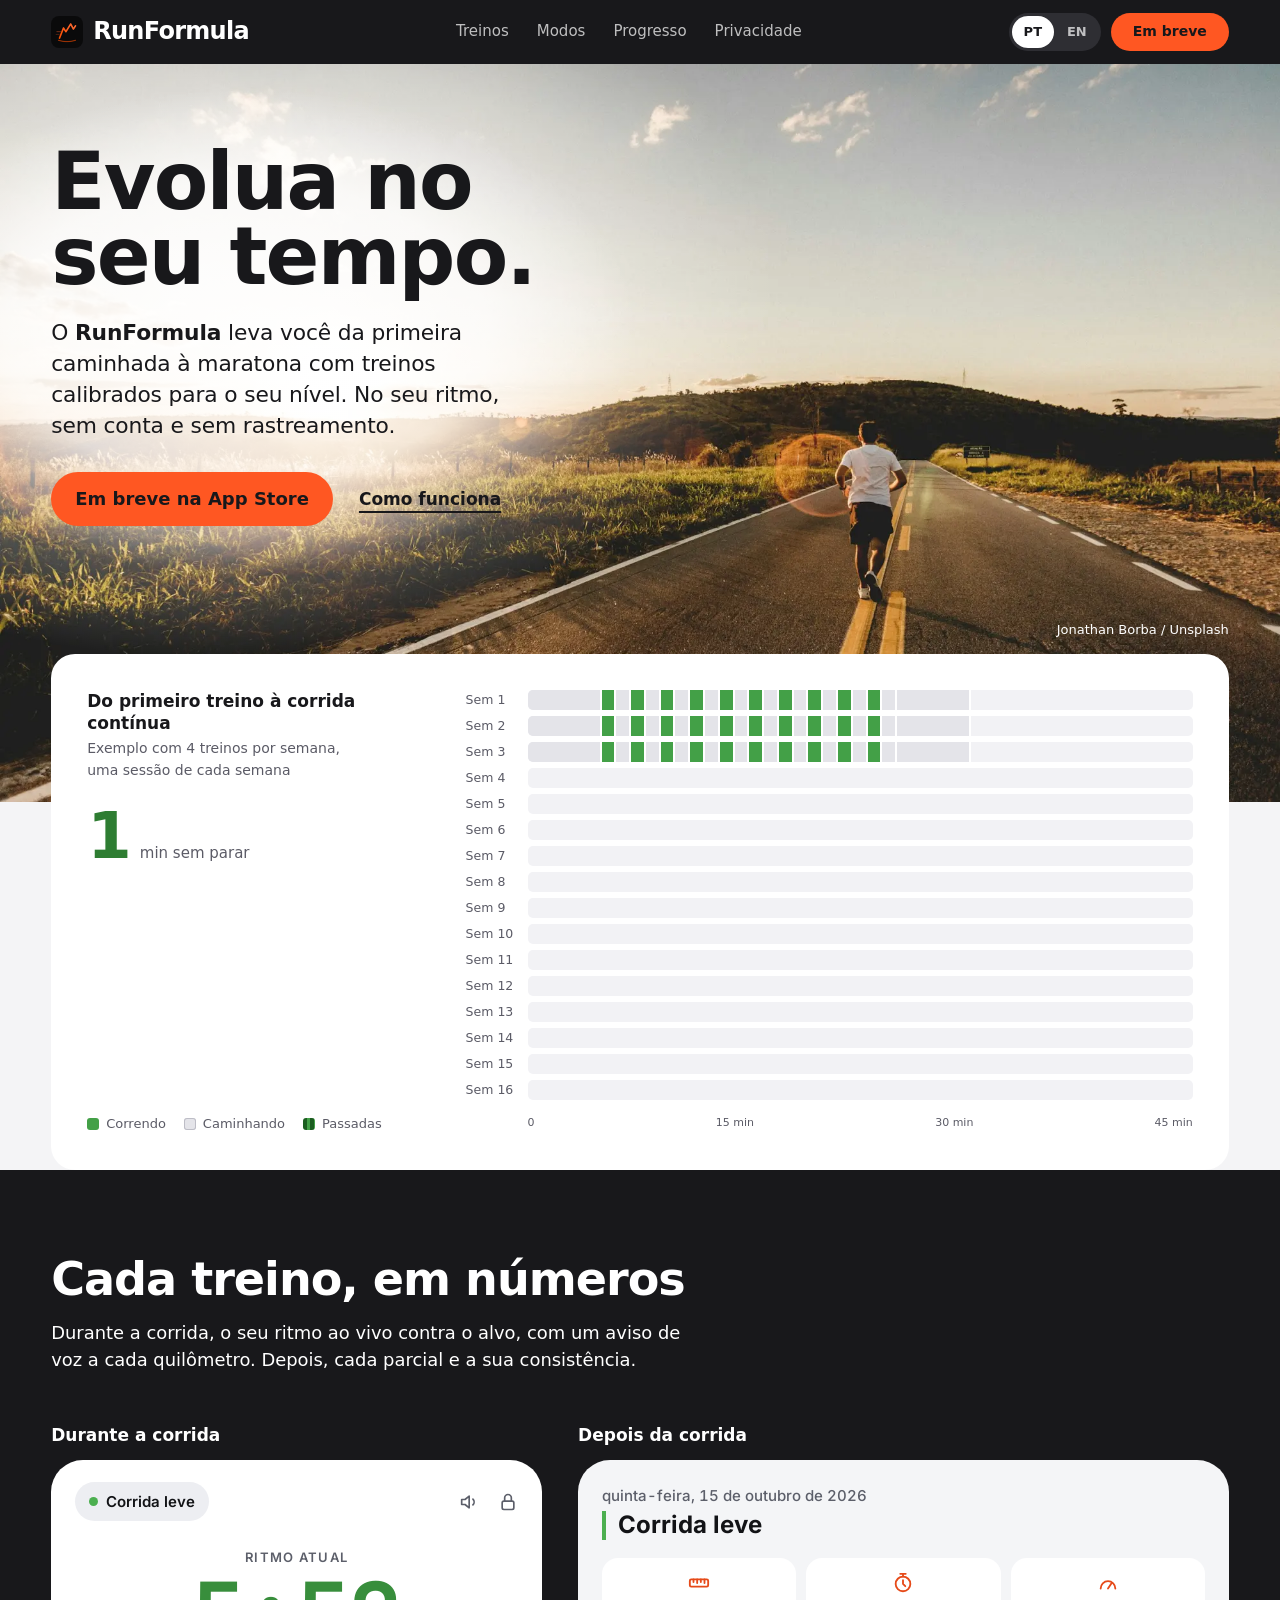
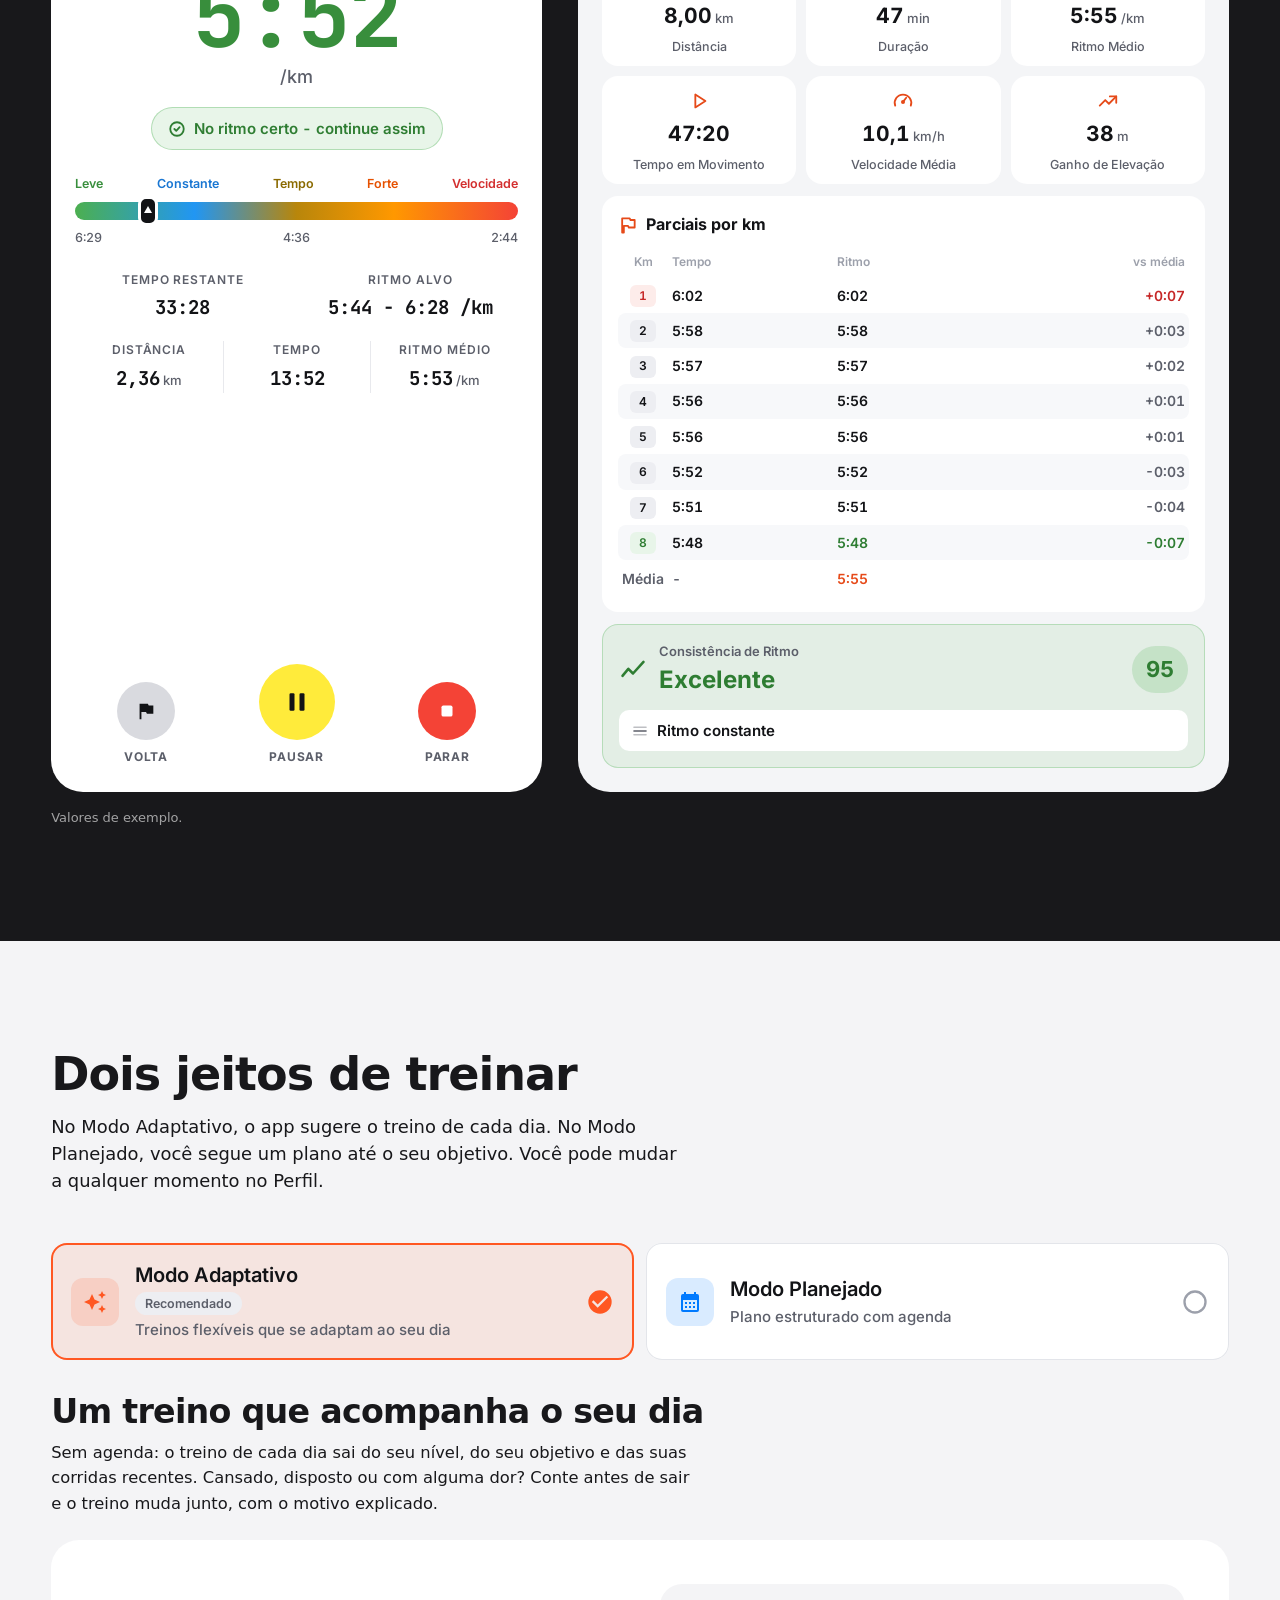
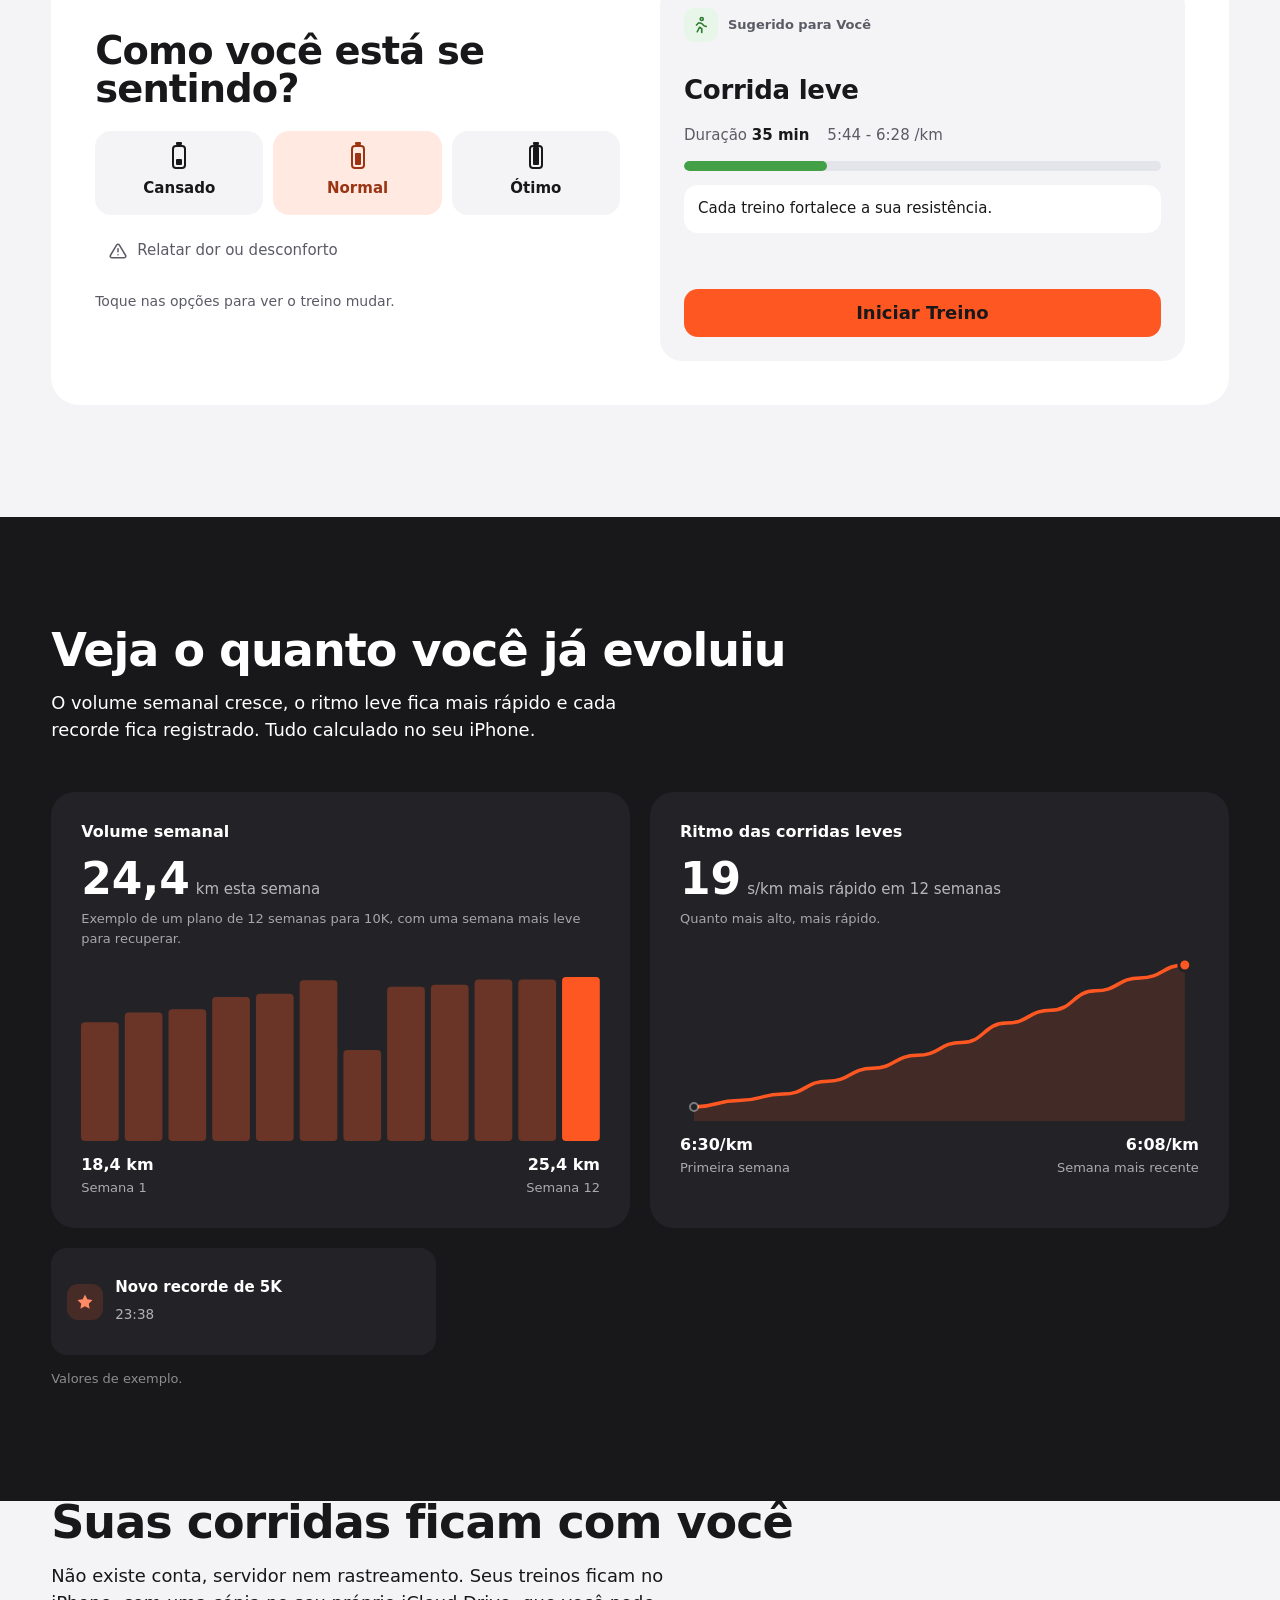
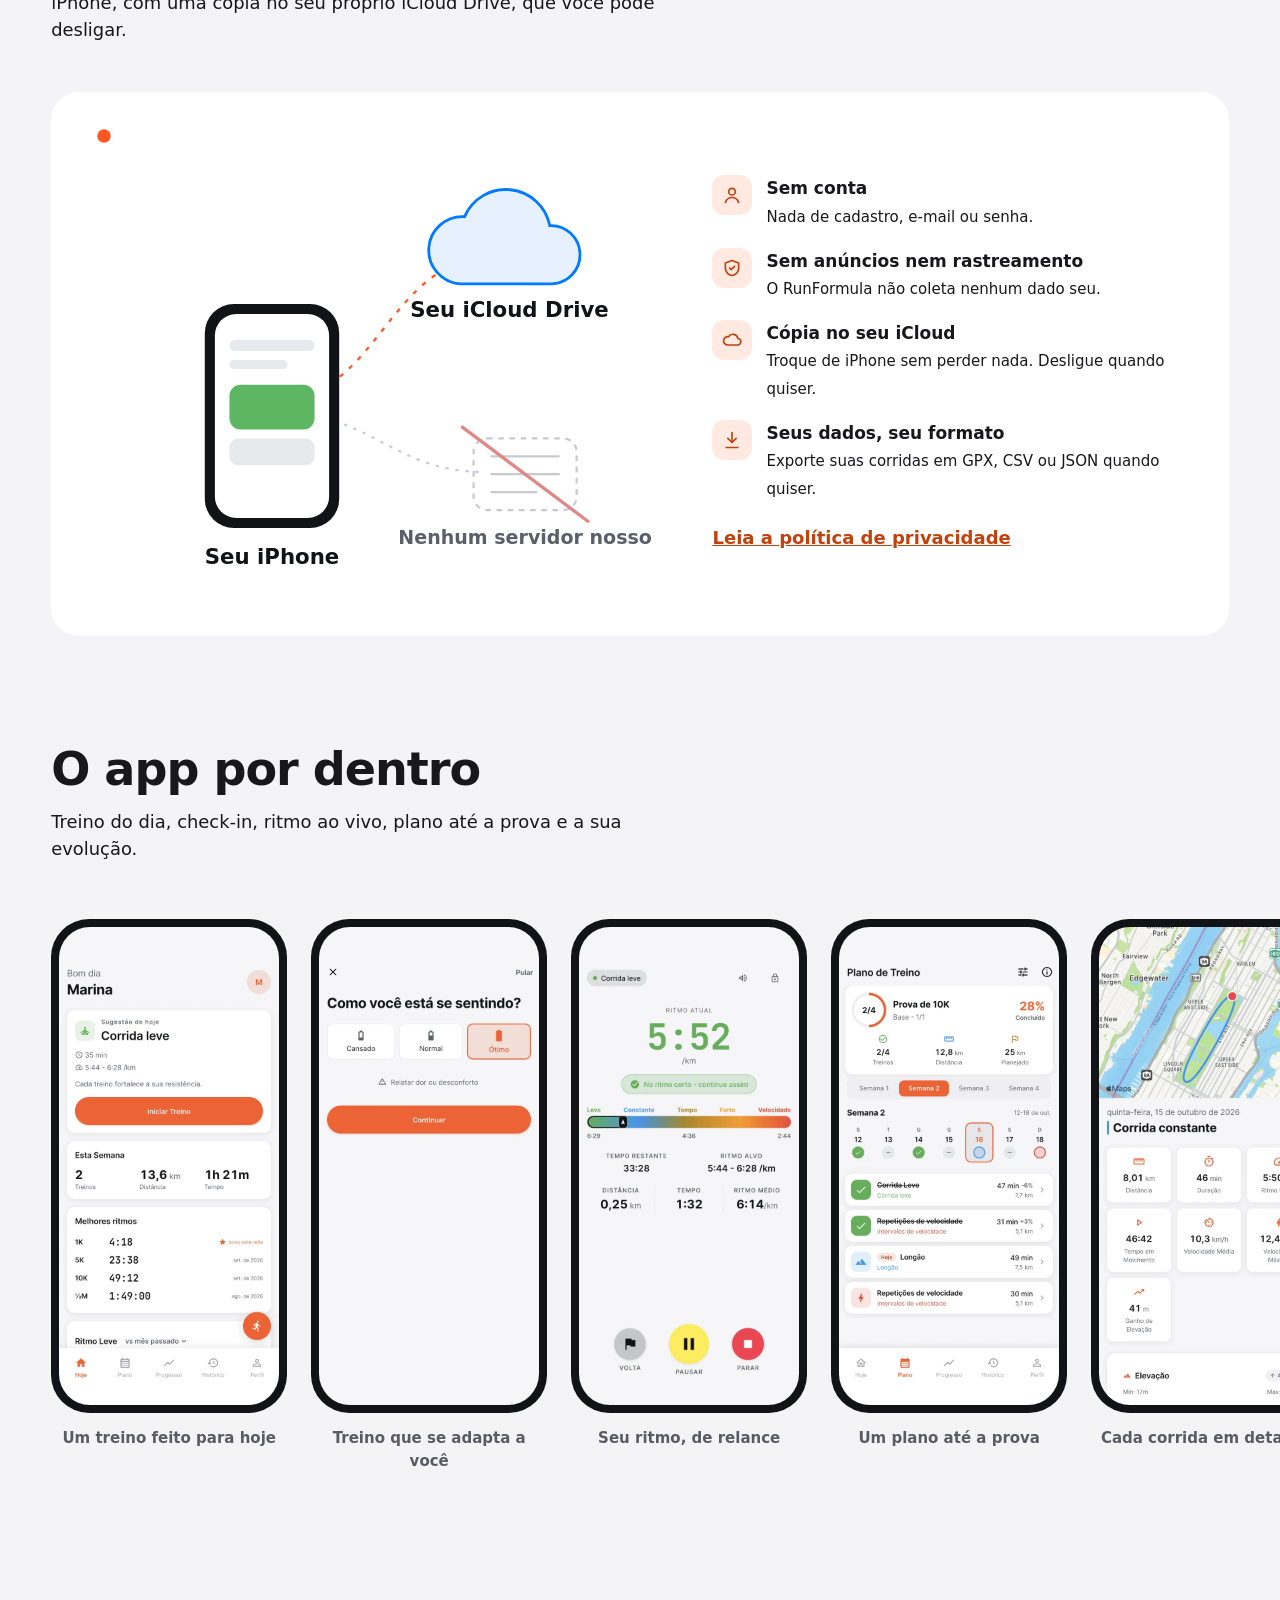
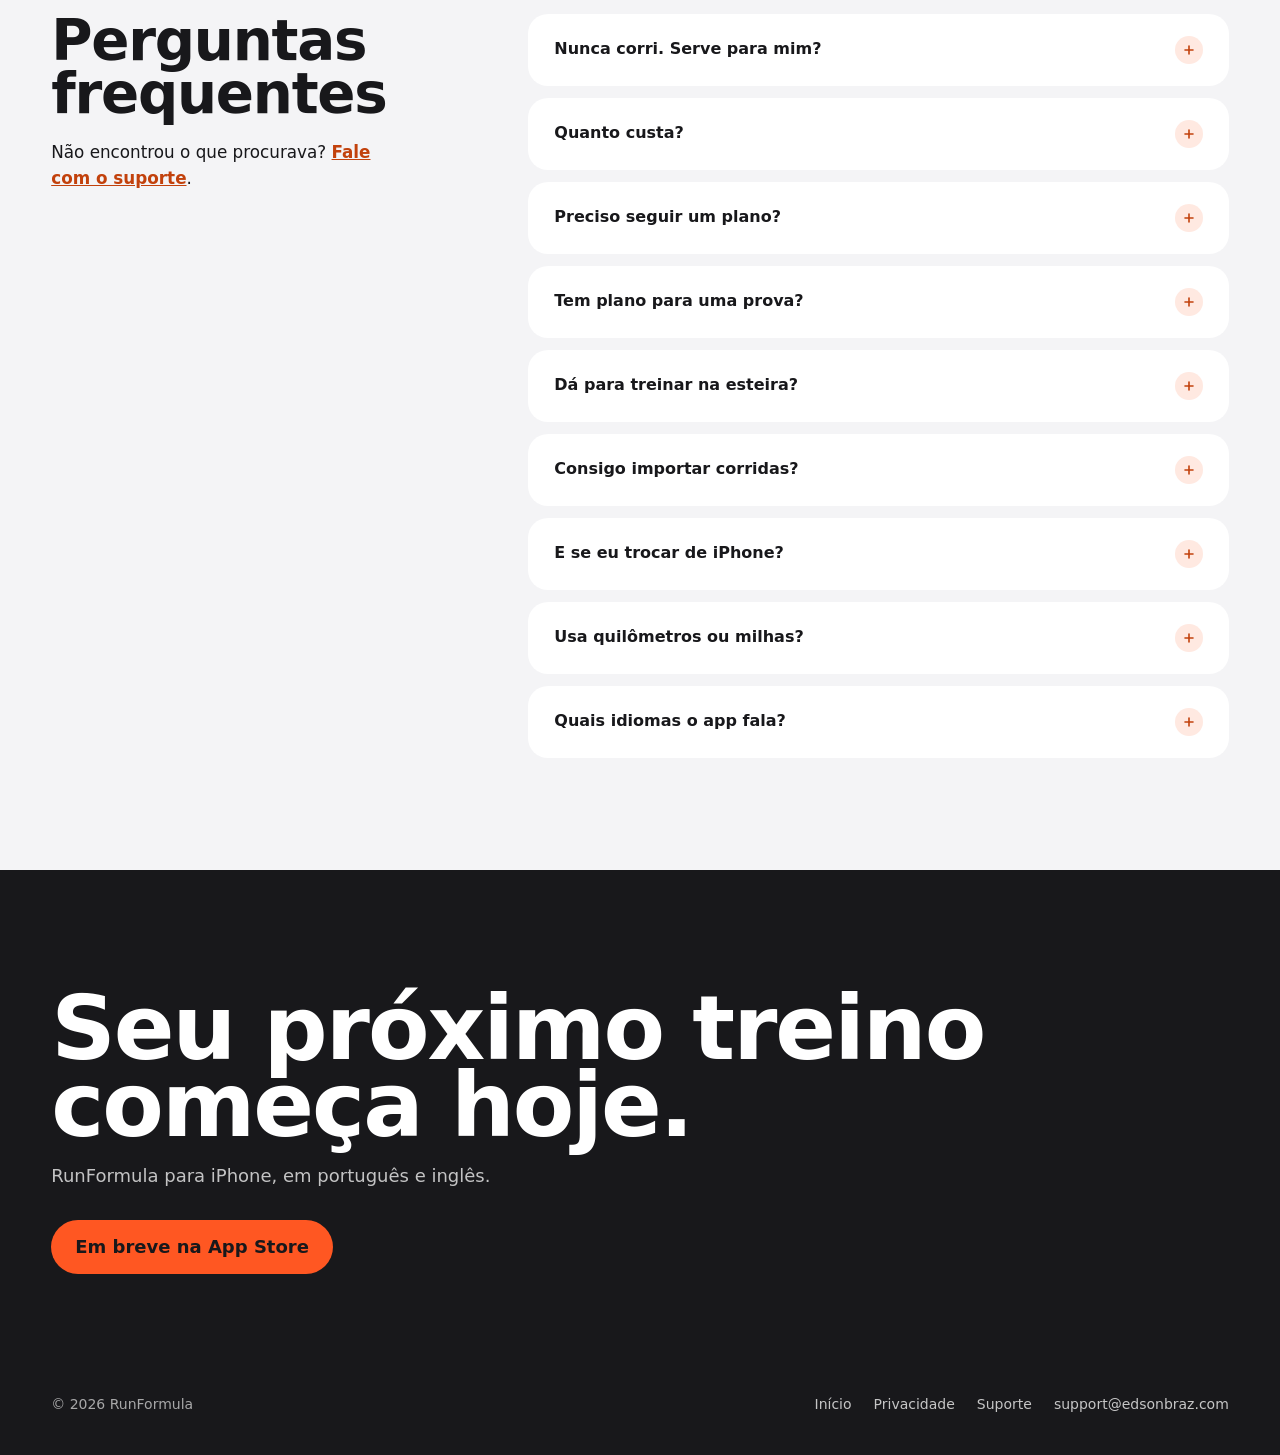
==== index.html @ 26d39e1e "chore: deploy the site from runformula-src fe060b5" ====
<!DOCTYPE html><html lang="pt-BR"><head><meta charset="utf-8"><meta name="viewport" content="width=device-width, initial-scale=1"><title>RunFormula: treino de corrida que evolui no seu tempo</title><meta name="description" content="O RunFormula leva você da primeira caminhada à maratona com treinos calibrados para o seu nível. No seu ritmo, sem conta e sem rastreamento."><meta name="theme-color" content="#18181B"><link rel="canonical" href="https://runformula.app/"><link rel="alternate" hreflang="pt-BR" href="https://runformula.app/"><link rel="alternate" hreflang="en" href="https://runformula.app/en/"><link rel="alternate" hreflang="x-default" href="https://runformula.app/en/"><link rel="icon" type="image/png" href="/favicon.png"><link rel="apple-touch-icon" href="/apple-touch-icon.png"><link rel="preload" href="/assets/fonts/bricolage-grotesque-latin-standard-normal.woff2" as="font" type="font/woff2" crossorigin><link rel="preload" href="/assets/fonts/figtree-latin-400-normal.woff2" as="font" type="font/woff2" crossorigin><meta property="og:type" content="website"><meta property="og:site_name" content="RunFormula"><meta property="og:locale" content="pt_BR"><meta property="og:title" content="RunFormula: treino de corrida que evolui no seu tempo"><meta property="og:description" content="O RunFormula leva você da primeira caminhada à maratona com treinos calibrados para o seu nível. No seu ritmo, sem conta e sem rastreamento."><meta property="og:url" content="https://runformula.app/"><meta property="og:image" content="https://runformula.app/assets/img/og-pt.jpg"><meta property="og:image:width" content="1200"><meta property="og:image:height" content="630"><meta name="twitter:card" content="summary_large_image"><script>document.documentElement.classList.add("js")</script><link rel="stylesheet" href="/_astro/Base.CEPc1CzK.css"></head><body><a class="skip" href="#main">Pular para o conteúdo</a><header class="nav"><div class="wrap"><a class="brand" href="/"><img src="/assets/img/icon-64.png" alt="" width="32" height="32"><span>RunFormula</span></a><nav class="nav-links" aria-label="Principal"><a href="#treinos">Treinos</a><a href="#modos">Modos</a><a href="#progresso">Progresso</a><a href="#privacidade">Privacidade</a></nav><div class="nav-end"><div class="lang" role="group" aria-label="Idioma"><a href="/" hreflang="pt-BR" lang="pt-BR" aria-current="true">PT</a><a href="/en/" hreflang="en" lang="en">EN</a></div><a class="nav-dl" href="/download/">Em breve</a></div></div></header><main id="main"><section class="hero-photo hp-road look-e look-f" aria-labelledby="h1"><img class="hp-img" src="/_astro/road-2000.GBGUGPF2.webp" srcset="/_astro/road-1000.CBSSQYrD.webp 1000w, /_astro/road-2000.GBGUGPF2.webp 2000w" sizes="100vw" width="2000" height="1334" alt="" fetchpriority="high"><div class="wrap hp-text"><div class="hp-copy"><h1 id="h1">Evolua no<br>seu tempo.</h1><p class="lede">O <strong>RunFormula</strong> leva você da primeira caminhada à maratona com treinos calibrados para o seu nível. No seu ritmo, sem conta e sem rastreamento.</p><div class="ctas"><a class="btn btn-o" href="/download/">Em breve na App Store</a><a class="btn btn-line" href="#treinos">Como funciona</a></div></div></div><p class="hp-credit">Jonathan Borba / Unsplash</p></section><div class="journey-lift look-e look-f"><div class="wrap"><figure class="journey" id="journey" aria-labelledby="jcap"><div class="j-top"><div><div class="j-title" id="jcap">Do primeiro treino à corrida contínua</div><div class="j-sub">Exemplo com 4 treinos por semana, uma sessão de cada semana</div></div><div class="j-stat" aria-hidden="true"><div class="v" id="jRun">1</div><div class="k">min sem parar</div></div></div><p class="sr">Exemplo de jornada com 4 treinos por semana, em 16 semanas: a caminhada diminui e a corrida cresce, de trechos de 1 minuto até 25 minutos sem parar, com passadas a partir da semana 13.</p><div class="j-rows" id="jRows" aria-hidden="true"></div><div class="j-scale" aria-hidden="true"><span></span><div><span>0</span><span>15 min</span><span>30 min</span><span>45 min</span></div></div><div class="legend" aria-hidden="true"><span><i class="sw-run"></i>Correndo</span><span><i class="sw-walk"></i>Caminhando</span><span><i class="sw-st"></i>Passadas</span></div><div class="toast" id="toast" aria-hidden="true"><span class="ic"><svg width="16" height="16" viewBox="0 0 24 24" fill="none" stroke="currentColor" stroke-width="2.6" stroke-linecap="round" stroke-linejoin="round" aria-hidden="true"><path d="M20 6 9 17l-5-5"/></svg></span><span id="toastText"></span></div></figure></div></div><section class="dark sec" id="treinos" aria-labelledby="nh"><div class="wrap"><div class="sec-head"><h2 id="nh">Cada treino, em números</h2><p>Durante a corrida, o seu ritmo ao vivo contra o alvo, com um aviso de voz a cada quilômetro. Depois, cada parcial e a sua consistência.</p></div><div class="sess-tabs" role="group" aria-label="Cada treino, em números"><button type="button" aria-pressed="true" aria-controls="sessLive">Durante a corrida</button><button type="button" aria-pressed="false" aria-controls="sessDetail">Depois da corrida</button></div><div class="session"><p class="sess-cap">Durante a corrida</p><p class="sess-cap">Depois da corrida</p><div class="app-ui live is-on" id="sessLive" data-ui><div class="live-top"><span class="live-chip"><i></i>Corrida leve</span><span class="live-icons" aria-hidden="true"><svg width="20" height="20" viewBox="0 0 24 24" fill="none" stroke="currentColor" stroke-width="2" stroke-linecap="round" stroke-linejoin="round"><path d="M11 5 6 9H2v6h4l5 4V5z"></path><path d="M15.5 8.5a5 5 0 0 1 0 7"></path></svg><svg width="20" height="20" viewBox="0 0 24 24" fill="none" stroke="currentColor" stroke-width="2" stroke-linecap="round" stroke-linejoin="round"><rect x="5" y="11" width="14" height="10" rx="2"></rect><path d="M8 11V7a4 4 0 0 1 8 0v4"></path></svg></span></div><p class="live-label">Ritmo atual</p><p class="live-pace app-mono" id="livePace">5:52</p><p class="live-unit">/km</p><p class="live-ok"><svg width="18" height="18" viewBox="0 0 24 24" fill="none" stroke="currentColor" stroke-width="2.4" stroke-linecap="round" stroke-linejoin="round" aria-hidden="true"><circle cx="12" cy="12" r="9"></circle><path d="m8.5 12 2.5 2.5 4.5-5"></path></svg>No ritmo certo - continue assim</p><div class="live-zones" aria-hidden="true"><div class="live-zone-names"><span>Leve</span><span>Constante</span><span>Tempo</span><span>Forte</span><span>Velocidade</span></div><div class="live-bar"><span class="live-marker" id="liveMarker" style="left:16.444444444444446%" data-slowest="389" data-fastest="164"></span></div><div class="live-scale"><span>6:29</span><span>4:36</span><span>2:44</span></div></div><div class="live-pair"><span><small>Tempo restante</small><b class="app-mono">33:28</b></span><span><small>Ritmo Alvo</small><b class="app-mono">5:44 - 6:28 /km</b></span></div><div class="live-trio"><span><small>Distância</small><b class="app-mono">2,36<em> km</em></b></span><span><small>Tempo</small><b class="app-mono">13:52<em></em></b></span><span><small>Ritmo Médio</small><b class="app-mono">5:53<em> /km</em></b></span></div><div class="live-controls" aria-hidden="true"><span><i class="lap"><svg width="22" height="22" viewBox="0 0 24 24" fill="currentColor"><path d="M5 21V4h9l1 2h5v9h-7l-1-2H7v8z"></path></svg></i>VOLTA</span><span><i class="pause"><svg width="30" height="30" viewBox="0 0 24 24" fill="currentColor"><rect x="6" y="5" width="4" height="14" rx="1"></rect><rect x="14" y="5" width="4" height="14" rx="1"></rect></svg></i>PAUSAR</span><span><i class="stop"><svg width="22" height="22" viewBox="0 0 24 24" fill="currentColor"><rect x="6" y="6" width="12" height="12" rx="2"></rect></svg></i>PARAR</span></div></div><div class="app-ui detail" id="sessDetail" data-ui><p class="det-date">quinta-feira, 15 de outubro de 2026</p><p class="det-title">Corrida leve</p><div class="det-tiles"><div class="det-tile"><svg width="22" height="22" viewBox="0 0 24 24" fill="none" stroke="currentColor" stroke-width="2" stroke-linecap="round" stroke-linejoin="round" aria-hidden="true"><rect x="2" y="8" width="20" height="8" rx="1.5"/><path d="M6 8v3M10 8v4M14 8v3M18 8v4"/></svg><b>8,00<em> km</em></b><span>Distância</span></div><div class="det-tile"><svg width="22" height="22" viewBox="0 0 24 24" fill="none" stroke="currentColor" stroke-width="2" stroke-linecap="round" stroke-linejoin="round" aria-hidden="true"><circle cx="12" cy="13" r="8"/><path d="M12 9v4l2.5 2.5M9 2h6M12 2v3"/></svg><b>47<em> min</em></b><span>Duração</span></div><div class="det-tile"><svg width="22" height="22" viewBox="0 0 24 24" fill="none" stroke="currentColor" stroke-width="2" stroke-linecap="round" stroke-linejoin="round" aria-hidden="true"><path d="M4 18a8 8 0 1 1 16 0"/><path d="M12 18l4-6"/></svg><b>5:55<em> /km</em></b><span>Ritmo Médio</span></div><div class="det-tile"><svg width="22" height="22" viewBox="0 0 24 24" fill="none" stroke="currentColor" stroke-width="2" stroke-linecap="round" stroke-linejoin="round" aria-hidden="true"><path d="M8 5v14l11-7z"/></svg><b>47:20<em></em></b><span>Tempo em Movimento</span></div><div class="det-tile"><svg width="22" height="22" viewBox="0 0 24 24" fill="none" stroke="currentColor" stroke-width="2" stroke-linecap="round" stroke-linejoin="round" aria-hidden="true"><path d="M3.5 17a9 9 0 1 1 17 0"/><path d="M12 13l3.5-4.5"/><circle cx="12" cy="13" r="1.2"/></svg><b>10,1<em> km/h</em></b><span>Velocidade Média</span></div><div class="det-tile"><svg width="22" height="22" viewBox="0 0 24 24" fill="none" stroke="currentColor" stroke-width="2" stroke-linecap="round" stroke-linejoin="round" aria-hidden="true"><path d="M3 17l6-6 4 4 8-8"/><path d="M14 7h7v7"/></svg><b>38<em> m</em></b><span>Ganho de Elevação</span></div></div><div class="det-card"><p class="det-card-title"><svg width="20" height="20" viewBox="0 0 24 24" fill="none" stroke="currentColor" stroke-width="2.2" stroke-linecap="round" stroke-linejoin="round" aria-hidden="true"><path d="M5 21V4h9l1 2h5v9h-7l-1-2H7v8z"></path></svg>Parciais por km</p><table class="det-splits"><thead><tr><th scope="col">Km</th><th scope="col">Tempo</th><th scope="col">Ritmo</th><th scope="col">vs média</th></tr></thead><tbody><tr><td><span class="n worst">1</span></td><td>6:02</td><td>6:02</td><td class="down">+0:07</td></tr><tr><td><span class="n">2</span></td><td>5:58</td><td>5:58</td><td class>+0:03</td></tr><tr><td><span class="n">3</span></td><td>5:57</td><td>5:57</td><td class>+0:02</td></tr><tr><td><span class="n">4</span></td><td>5:56</td><td>5:56</td><td class>+0:01</td></tr><tr><td><span class="n">5</span></td><td>5:56</td><td>5:56</td><td class>+0:01</td></tr><tr><td><span class="n">6</span></td><td>5:52</td><td>5:52</td><td class>-0:03</td></tr><tr><td><span class="n">7</span></td><td>5:51</td><td>5:51</td><td class>-0:04</td></tr><tr><td><span class="n best">8</span></td><td>5:48</td><td class="best">5:48</td><td class="up">-0:07</td></tr></tbody><tfoot><tr><td>Média</td><td>-</td><td>5:55</td><td></td></tr></tfoot></table></div><div class="det-consistency"><div class="dc-head"><svg width="28" height="28" viewBox="0 0 24 24" fill="none" stroke="currentColor" stroke-width="2.2" stroke-linecap="round" stroke-linejoin="round" aria-hidden="true"><path d="M3 17l5-6 4 4 9-10"></path></svg><span><small>Consistência de Ritmo</small><b>Excelente</b></span><span class="dc-score">95</span></div><p class="dc-strategy"><svg width="18" height="18" viewBox="0 0 24 24" fill="none" stroke="currentColor" stroke-width="2.2" stroke-linecap="round" aria-hidden="true"><path d="M4 12h16"></path><path d="M4 7h16" opacity=".4"></path><path d="M4 17h16" opacity=".4"></path></svg>Ritmo constante</p></div></div></div><p class="sess-example">Valores de exemplo.</p></div></section><section class="light sec" id="modos" aria-labelledby="mh"><div class="wrap"><div class="sec-head"><h2 id="mh">Dois jeitos de treinar</h2><p>No Modo Adaptativo, o app sugere o treino de cada dia. No Modo Planejado, você segue um plano até o seu objetivo. Você pode mudar a qualquer momento no Perfil.</p></div><div class="modes" role="group" aria-label="Modo de Treino"><button type="button" class="mode app-ui mode-adaptive" aria-pressed="true" aria-controls="pane-adaptive"><span class="mode-ic"><svg width="24" height="24" viewBox="0 0 24 24" fill="currentColor" aria-hidden="true"><path d="m19 9 1.25-2.75L23 5l-2.75-1.25L19 1l-1.25 2.75L15 5l2.75 1.25zm-7.5.5L9 4 6.5 9.5 1 12l5.5 2.5L9 20l2.5-5.5L17 12zM19 15l-1.25 2.75L15 19l2.75 1.25L19 23l1.25-2.75L23 19l-2.75-1.25z"/></svg></span><span class="mode-txt"><b>Modo Adaptativo</b><span class="mode-badge">Recomendado</span><span class="mode-desc">Treinos flexíveis que se adaptam ao seu dia</span></span><svg class="mode-check" width="28" height="28" viewBox="0 0 24 24" fill="currentColor" aria-hidden="true"><path class="on" d="M12 2a10 10 0 1 0 0 20 10 10 0 0 0 0-20m-2 15-5-5 1.41-1.41L10 14.17l7.59-7.59L19 8z"/><path class="off" d="M12 2a10 10 0 1 0 0 20 10 10 0 0 0 0-20m0 18a8 8 0 1 1 0-16 8 8 0 0 1 0 16"/></svg></button><button type="button" class="mode app-ui mode-planned" aria-pressed="false" aria-controls="pane-planned"><span class="mode-ic"><svg width="24" height="24" viewBox="0 0 24 24" fill="currentColor" aria-hidden="true"><path d="M19 4h-1V2h-2v2H8V2H6v2H5a2 2 0 0 0-1.99 2L3 20a2 2 0 0 0 2 2h14a2 2 0 0 0 2-2V6a2 2 0 0 0-2-2m0 16H5V10h14zM9 14H7v-2h2zm4 0h-2v-2h2zm4 0h-2v-2h2zm-8 4H7v-2h2zm4 0h-2v-2h2zm4 0h-2v-2h2z"/></svg></span><span class="mode-txt"><b>Modo Planejado</b><span class="mode-desc">Plano estruturado com agenda</span></span><svg class="mode-check" width="28" height="28" viewBox="0 0 24 24" fill="currentColor" aria-hidden="true"><path class="on" d="M12 2a10 10 0 1 0 0 20 10 10 0 0 0 0-20m-2 15-5-5 1.41-1.41L10 14.17l7.59-7.59L19 8z"/><path class="off" d="M12 2a10 10 0 1 0 0 20 10 10 0 0 0 0-20m0 18a8 8 0 1 1 0-16 8 8 0 0 1 0 16"/></svg></button></div><div class="mode-panes"><div class="mode-pane is-on" id="pane-adaptive"><div class="mode-lead"><h3>Um treino que acompanha o seu dia</h3><p>Sem agenda: o treino de cada dia sai do seu nível, do seu objetivo e das suas corridas recentes. Cansado, disposto ou com alguma dor? Conte antes de sair e o treino muda junto, com o motivo explicado.</p></div><div class="panel ci"><div><div class="ci-q" id="ciq">Como você está se sentindo?</div><div class="feel" role="group" aria-labelledby="ciq"><button type="button" data-f="tired" aria-pressed="false"><span class="batt" aria-hidden="true"><i style="height:30%"></i></span>Cansado</button><button type="button" data-f="normal" aria-pressed="true"><span class="batt" aria-hidden="true"><i style="height:60%"></i></span>Normal</button><button type="button" data-f="great" aria-pressed="false"><span class="batt" aria-hidden="true"><i style="height:90%"></i></span>Ótimo</button></div><button type="button" class="pain" id="pain" aria-pressed="false"><svg width="18" height="18" viewBox="0 0 24 24" fill="none" stroke="currentColor" stroke-width="2" stroke-linecap="round" stroke-linejoin="round" aria-hidden="true"><path d="M10.3 3.9 1.8 18a2 2 0 0 0 1.7 3h17a2 2 0 0 0 1.7-3L13.7 3.9a2 2 0 0 0-3.4 0z"/><path d="M12 9v4"/><path d="M12 17h.01"/></svg>Relatar dor ou desconforto</button><p class="ci-note">Toque nas opções para ver o treino mudar.</p></div><div class="wcard" id="wcard" aria-live="polite"><div class="wstate ws-normal is-on" data-k="normal"><div class="lab"><span class="ic"><svg width="18" height="18" viewBox="0 0 24 24" fill="none" stroke="currentColor" stroke-width="2.2" stroke-linecap="round" stroke-linejoin="round" aria-hidden="true"><circle cx="13" cy="4" r="2"/><path d="m7 21 3-6 3 2v5"/><path d="m6 12 3-3 4 1 3 3 3 1"/></svg></span><span>Sugerido para Você</span></div><p class="ins"></p><div class="ttl">Corrida leve</div><div class="meta"><span>Duração <b>35 min</b></span><span>5:44 - 6:28 /km</span></div><div class="zline" aria-hidden="true"><i></i></div><div class="why">Cada treino fortalece a sua resistência.</div><div class="go" aria-hidden="true">Iniciar Treino</div></div><div class="wstate ws-great" data-k="great" aria-hidden="true"><div class="lab"><span class="ic"><svg width="18" height="18" viewBox="0 0 24 24" fill="none" stroke="currentColor" stroke-width="2.2" stroke-linecap="round" stroke-linejoin="round" aria-hidden="true"><circle cx="13" cy="4" r="2"/><path d="m7 21 3-6 3 2v5"/><path d="m6 12 3-3 4 1 3 3 3 1"/></svg></span><span>Sugerido para Você</span></div><p class="ins">Com essa disposição, o treino de qualidade da semana vem para hoje.</p><div class="ttl">Corrida em tempo</div><div class="meta"><span>Duração <b>45 min</b></span><span>4:55 /km</span></div><div class="zline" aria-hidden="true"><i></i></div><div class="why">Cada treino fortalece a sua resistência.</div><div class="go" aria-hidden="true">Iniciar Treino</div></div><div class="wstate ws-tired" data-k="tired" aria-hidden="true"><div class="lab"><span class="ic"><svg width="18" height="18" viewBox="0 0 24 24" fill="none" stroke="currentColor" stroke-width="2.2" stroke-linecap="round" stroke-linejoin="round" aria-hidden="true"><circle cx="13" cy="4" r="2"/><path d="m7 21 3-6 3 2v5"/><path d="m6 12 3-3 4 1 3 3 3 1"/></svg></span><span>Sugerido para Você</span></div><p class="ins">Pelo que você contou, o treino de hoje ficou mais leve.</p><div class="ttl">Corrida leve</div><div class="meta"><span>Duração <b>20 min</b></span><span>5:44 - 6:28 /km</span></div><div class="zline" aria-hidden="true"><i></i></div><div class="why">Você parece cansado hoje. Um treino leve vai ajudar na recuperação.</div><div class="go" aria-hidden="true">Iniciar Treino</div></div><div class="wstate ws-pain" data-k="pain" aria-hidden="true"><div class="lab"><span class="ic"><svg width="18" height="18" viewBox="0 0 24 24" fill="none" stroke="currentColor" stroke-width="2.2" stroke-linecap="round" stroke-linejoin="round" aria-hidden="true"><path d="M21 12.8A9 9 0 1 1 11.2 3a7 7 0 0 0 9.8 9.8z"/></svg></span><span>Sugerido para Você</span></div><p class="ins">Com dor ou lesão, descansar hoje é a melhor escolha.</p><div class="ttl">Dia de Descanso</div><div class="meta"><span>Cuide de você</span></div><div class="zline" aria-hidden="true"><i></i></div><div class="why">Seu corpo precisa descansar para ficar mais forte</div></div></div></div></div><div class="mode-pane" id="pane-planned"><div class="mode-lead"><h3>Um plano que cabe na sua vida</h3><p>Um plano até o seu objetivo, nos dias que você escolhe, em ciclos de 4 semanas. Se a semana apertar, mude o treino de dia. Se a vida pedir uma pausa, o plano espera e segue com você.</p></div><div class="panel cal-wrap"><div class="cal" role="img" aria-label="Animação de quatro semanas de um plano: um treino muda de dia dentro da semana e o plano é pausado por uma semana, adiando as semanas seguintes."><div class="cal-head" aria-hidden="true"><span></span><span>S</span><span>T</span><span>Q</span><span>Q</span><span>S</span><span>S</span><span>D</span></div><div class="cal-rows" id="calRows" aria-hidden="true"></div></div><ol class="steps-list" id="calSteps"><li class="cur"><b>Seus dias, sua rotina</b><span>Treinos nos dias que você escolheu.</span></li><li><b>Mude de dia</b><span>Troque um treino de dia dentro da mesma semana.</span></li><li><b>Pause quando precisar</b><span>Ao retomar, o restante do plano é adiado pelas semanas de pausa.</span></li></ol></div></div></div></div></section><section class="dark sec" id="progresso" aria-labelledby="ph"><div class="wrap"><div class="sec-head"><h2 id="ph">Veja o quanto você já evoluiu</h2><p>O volume semanal cresce, o ritmo leve fica mais rápido e cada recorde fica registrado. Tudo calculado no seu iPhone.</p></div><div class="prog" id="prog"><div class="card-d metric"><h3>Volume semanal</h3><div class="big"><span id="volEnd">18,4</span><small>km esta semana</small></div><div class="sub">Exemplo de um plano de 12 semanas para 10K, com uma semana mais leve para recuperar.</div><svg class="chart" id="volChart" viewBox="0 0 400 150" preserveAspectRatio="none" role="img" aria-label="Volume semanal em um plano de 12 semanas para 10K, de 18,4 para 25,4 quilômetros, com a sétima semana mais leve"></svg><div class="ends"><span><b>18,4 km</b>Semana 1</span><span><b>25,4 km</b>Semana 12</span></div></div><div class="card-d metric"><h3>Ritmo das corridas leves</h3><div class="big"><span id="gain">0</span><small>s/km mais rápido em 12 semanas</small></div><div class="sub">Quanto mais alto, mais rápido.</div><svg class="chart" id="paceChart" viewBox="0 0 400 150" preserveAspectRatio="none" role="img" aria-label="Ritmo das corridas leves melhorando de 6:30 para 6:08 por quilômetro em 12 semanas"></svg><div class="ends"><span><b>6:30/km</b>Primeira semana</span><span><b>6:08/km</b>Semana mais recente</span></div></div><div class="recs"><div class="rec"><span class="ic"><svg width="18" height="18" viewBox="0 0 24 24" fill="currentColor" aria-hidden="true"><path d="m12 2 3.1 6.3 6.9 1-5 4.9 1.2 6.8L12 17.8 5.8 21l1.2-6.8-5-4.9 6.9-1z"/></svg></span><div><b>Novo recorde de 5K</b><span>23:38</span></div></div><div class="rec"><span class="ic"><svg width="18" height="18" viewBox="0 0 24 24" fill="none" stroke="currentColor" stroke-width="2.2" stroke-linecap="round" stroke-linejoin="round" aria-hidden="true"><path d="M3 17l6-6 4 4 8-8"/><path d="M14 7h7v7"/></svg></span><div><b>Três semanas constantes.</b><span>Suas corridas leves ficam 10 minutos mais longas.</span></div></div><div class="rec"><span class="ic"><svg width="18" height="18" viewBox="0 0 24 24" fill="none" stroke="currentColor" stroke-width="2.2" stroke-linecap="round" stroke-linejoin="round" aria-hidden="true"><path d="M13 2 3 14h9l-1 8 10-12h-9z"/></svg></span><div><b>12 semanas firmes!</b><span>Continue assim.</span></div></div></div><p class="example">Valores de exemplo.</p></div></div></section><section class="light sec tight" id="privacidade" aria-labelledby="prh"><div class="wrap"><div class="sec-head"><h2 id="prh">Suas corridas ficam com você</h2><p>Não existe conta, servidor nem rastreamento. Seus treinos ficam no iPhone, com uma cópia no seu próprio iCloud Drive, que você pode desligar.</p></div><div class="panel priv"><div class="diag" role="img" aria-label="Diagrama: os dados vão do seu iPhone apenas para o seu iCloud Drive. Não existe servidor do RunFormula."><svg viewBox="0 0 500 400" aria-hidden="true"><path class="flow" id="flowPath" d="M170 230 C 240 230, 260 110, 340 110"></path><path class="no" d="M170 250 C 240 250, 260 300, 340 300"></path><circle class="packet" r="6"><animateMotion dur="2.2s" repeatCount="indefinite"><mpath href="#flowPath"></mpath></animateMotion></circle><circle class="packet" r="6"><animateMotion dur="2.2s" begin="1.1s" repeatCount="indefinite"><mpath href="#flowPath"></mpath></animateMotion></circle><rect x="90" y="150" width="120" height="200" rx="26" fill="#121316"></rect><rect x="99" y="159" width="102" height="182" rx="19" fill="#fff"></rect><rect x="112" y="182" width="76" height="10" rx="5" fill="#E8E9ED"></rect><rect x="112" y="200" width="52" height="8" rx="4" fill="#E8E9ED"></rect><rect x="112" y="222" width="76" height="40" rx="10" fill="#4CAF50" opacity=".9"></rect><rect x="112" y="270" width="76" height="24" rx="8" fill="#E8E9ED"></rect><text x="150" y="382" text-anchor="middle" font-family="Figtree, system-ui, sans-serif" font-size="19" font-weight="700" fill="#121316">Seu iPhone</text><path d="M318 132a30 30 0 0 1 4-60 40 40 0 0 1 76 8 26 26 0 0 1 2 52z" fill="#E6F0FF" stroke="#007AFF" stroke-width="2.5"></path><text x="362" y="162" text-anchor="middle" font-family="Figtree, system-ui, sans-serif" font-size="19" font-weight="700" fill="#121316">Seu iCloud Drive</text><g opacity=".55"><rect x="330" y="270" width="92" height="64" rx="12" fill="none" stroke="#9CA0AB" stroke-width="2" stroke-dasharray="5 5"></rect><path d="M346 286h60M346 302h60M346 318h40" stroke="#9CA0AB" stroke-width="2" stroke-linecap="round"></path><path d="M320 260l112 84" stroke="#C62828" stroke-width="3" stroke-linecap="round"></path></g><text x="376" y="364" text-anchor="middle" font-family="Figtree, system-ui, sans-serif" font-size="17" font-weight="600" fill="#5C5F6A">Nenhum servidor nosso</text></svg></div><div><div class="plist"><div><span class="ic"><svg width="20" height="20" viewBox="0 0 24 24" fill="none" stroke="currentColor" stroke-width="2" stroke-linecap="round" stroke-linejoin="round" aria-hidden="true"><circle cx="12" cy="8" r="4"/><path d="M4 21c1.5-4 4.5-6 8-6s6.5 2 8 6"/></svg></span><p><b>Sem conta</b><span>Nada de cadastro, e-mail ou senha.</span></p></div><div><span class="ic"><svg width="20" height="20" viewBox="0 0 24 24" fill="none" stroke="currentColor" stroke-width="2" stroke-linecap="round" stroke-linejoin="round" aria-hidden="true"><path d="M12 3 4 6v6c0 4.5 3.4 8.3 8 9 4.6-.7 8-4.5 8-9V6l-8-3z"/><path d="m9 12 2 2 4-4"/></svg></span><p><b>Sem anúncios nem rastreamento</b><span>O RunFormula não coleta nenhum dado seu.</span></p></div><div><span class="ic"><svg width="20" height="20" viewBox="0 0 24 24" fill="none" stroke="currentColor" stroke-width="2" stroke-linecap="round" stroke-linejoin="round" aria-hidden="true"><path d="M7 18a5 5 0 1 1 .9-9.9A6 6 0 0 1 19 10a4 4 0 0 1-1 8H7z"/></svg></span><p><b>Cópia no seu iCloud</b><span>Troque de iPhone sem perder nada. Desligue quando quiser.</span></p></div><div><span class="ic"><svg width="20" height="20" viewBox="0 0 24 24" fill="none" stroke="currentColor" stroke-width="2" stroke-linecap="round" stroke-linejoin="round" aria-hidden="true"><path d="M12 3v12"/><path d="m7 10 5 5 5-5"/><path d="M5 21h14"/></svg></span><p><b>Seus dados, seu formato</b><span>Exporte suas corridas em GPX, CSV ou JSON quando quiser.</span></p></div></div><a class="more" href="/privacy/">Leia a política de privacidade</a></div></div></div></section><section class="light sec tight" id="telas" aria-labelledby="sh"><div class="wrap"><div class="sec-head"><h2 id="sh">O app por dentro</h2><p>Treino do dia, check-in, ritmo ao vivo, plano até a prova e a sua evolução.</p></div><div class="rail" tabindex="0" role="region" aria-label="Telas do aplicativo"><figure class="shot"><div class="phone"><img src="/assets/img/pt-home.webp" alt="Tela Hoje com a sugestão de treino" width="660" height="1434" loading="lazy" decoding="async"></div><figcaption>Um treino feito para hoje</figcaption></figure><figure class="shot"><div class="phone"><img src="/assets/img/pt-checkin.webp" alt="Check-in: como você está se sentindo?" width="660" height="1434" loading="lazy" decoding="async"></div><figcaption>Treino que se adapta a você</figcaption></figure><figure class="shot"><div class="phone"><img src="/assets/img/pt-live.webp" alt="Treino ao vivo com o ritmo atual" width="660" height="1434" loading="lazy" decoding="async"></div><figcaption>Seu ritmo, de relance</figcaption></figure><figure class="shot"><div class="phone"><img src="/assets/img/pt-plan.webp" alt="Plano de treino para uma prova de 10K" width="660" height="1434" loading="lazy" decoding="async"></div><figcaption>Um plano até a prova</figcaption></figure><figure class="shot"><div class="phone"><img src="/assets/img/pt-run-detail.webp" alt="Detalhe de uma corrida com mapa do percurso" width="660" height="1434" loading="lazy" decoding="async"></div><figcaption>Cada corrida em detalhes</figcaption></figure><figure class="shot"><div class="phone"><img src="/assets/img/pt-progress.webp" alt="Tela de progresso" width="660" height="1434" loading="lazy" decoding="async"></div><figcaption>Veja sua evolução</figcaption></figure></div></div></section><section class="light sec tight" id="perguntas" aria-labelledby="fh"><div class="wrap faq-layout"><div class="faq-side"><h2 id="fh">Perguntas frequentes</h2><p>Não encontrou o que procurava? <a href="/support/">Fale com o suporte</a>.</p></div><div class="faq"><details><summary>Nunca corri. Serve para mim?</summary><div class="faq-a"><p>Sim. Você começa alternando caminhada e corrida, no ritmo do seu esforço. O tempo correndo aumenta aos poucos, e o app só avança quando você estiver pronto.</p></div></details><details><summary>Quanto custa?</summary><div class="faq-a"><p>Seus primeiros 5 treinos são grátis. Depois, iniciar um treino exige o Pro, em pagamento único, sem assinatura. Seu histórico, seu progresso e as exportações continuam sempre abertos.</p></div></details><details><summary>Preciso seguir um plano?</summary><div class="faq-a"><p>Não. No Modo Adaptativo, o recomendado, o app sugere o treino de cada dia, sem agenda. Se preferir dias marcados, mude para o Modo Planejado no Perfil, a qualquer momento.</p></div></details><details><summary>Tem plano para uma prova?</summary><div class="faq-a"><p>Sim. No Modo Planejado, há planos para 5K, 10K, meia maratona e maratona, além de objetivos como manter a saúde, perder peso e ganhar velocidade. Você escolhe os dias de treino, e o plano é montado até a data da prova.</p></div></details><details><summary>Dá para treinar na esteira?</summary><div class="faq-a"><p>Sim. No modo Indoor / Esteira, a distância é medida pelo contador de passos do iPhone.</p></div></details><details><summary>Consigo importar corridas?</summary><div class="faq-a"><p>Sim. Importe arquivos GPX do Garmin, do Strava ou de outros apps. Você também pode exportar as suas corridas em GPX, CSV ou JSON quando quiser.</p></div></details><details><summary>E se eu trocar de iPhone?</summary><div class="faq-a"><p>Você não perde nada. O backup no iCloud Drive vem ligado. Ao instalar o app no iPhone novo, ele encontra a sua cópia e oferece restaurar os treinos.</p></div></details><details><summary>Usa quilômetros ou milhas?</summary><div class="faq-a"><p>Os dois. Ele começa com a unidade configurada no seu iPhone, e você pode trocar em Perfil, no item Unidades.</p></div></details><details><summary>Quais idiomas o app fala?</summary><div class="faq-a"><p>Português e inglês, inclusive nos avisos de voz durante a corrida.</p></div></details></div></div></section><section class="dark" aria-labelledby="eh"><div class="wrap end"><h2 id="eh">Seu próximo treino<br>começa hoje.</h2><p>RunFormula para iPhone, em português e inglês.</p><a class="btn btn-o" href="/download/">Em breve na App Store</a></div></section><script type="application/json" id="rf-data">{"week":"Sem","pause":"Pausa","toasts":{"4":"Blocos de corrida mais longos","8":"30 minutos correndo, só com pausas curtas","12":"Primeiras passadas!","13":"25 minutos sem parar"},"w":{"normal":["Corrida leve","35 min","5:44 - 6:28 /km","Cada treino fortalece a sua resistência.",""],"great":["Corrida em tempo","45 min","4:55 /km","Cada treino fortalece a sua resistência.","Com essa disposição, o treino de qualidade da semana vem para hoje."],"tired":["Corrida leve","20 min","5:44 - 6:28 /km","Você parece cansado hoje. Um treino leve vai ajudar na recuperação.","Pelo que você contou, o treino de hoje ficou mais leve."],"pain":["Dia de Descanso","","Cuide de você","Seu corpo precisa descansar para ficar mais forte","Com dor ou lesão, descansar hoje é a melhor escolha."]},"go":"Iniciar Treino","cal":{"E":"Leve","T":"Tempo","L":"Longão"},"paused":"Plano pausado","unit":"km","decimal":",","journey":{"sessions":[{"run":1,"segs":[["w",5],["e",1],["w",1],["e",1],["w",1],["e",1],["w",1],["e",1],["w",1],["e",1],["w",1],["e",1],["w",1],["e",1],["w",1],["e",1],["w",1],["e",1],["w",1],["e",1],["w",1],["w",5]]},{"run":3,"segs":[["e",3],["w",3],["e",2],["w",1],["e",2],["w",1],["e",2],["w",1],["e",2],["w",1],["e",2],["w",1],["e",2],["w",1],["e",2],["w",1],["e",2],["w",1],["e",2],["w",1],["e",2],["w",1],["w",4]]},{"run":10,"segs":[["e",10],["w",3],["e",10],["w",3],["e",10],["w",4]]},{"run":20,"segs":[["e",13],["st",7]]},{"run":25,"segs":[["e",25]]}],"plan":[0,0,0,0,1,1,1,1,2,2,2,2,3,4,3,4],"scale":45},"vol":[18.4,19.9,20.4,22.3,22.8,24.9,14.1,23.9,24.2,25,25,25.4],"pace":[390,389,388,386,384,382,380,377,375,372,370,368],"gain":22,"session":{"splits":[362,358,357,356,356,352,351,348],"band":[344,388],"live":["5:52","5:50","5:54","5:51"]}}</script></main><footer><div class="wrap foot"><span>© 2026 RunFormula</span><nav aria-label="Rodapé"><a href="/">Início</a><a href="/privacy/">Privacidade</a><a href="/support/">Suporte</a><a href="mailto:support@edsonbraz.com">support@edsonbraz.com</a></nav></div></footer><script type="module" src="/_astro/Base.astro_astro_type_script_index_0_lang.BvrUwCwQ.js"></script></body></html>
---- _astro/Base.CEPc1CzK.css ----
@font-face{font-family:Bricolage Grotesque;font-style:normal;font-weight:200 800;font-display:swap;src:url(/assets/fonts/bricolage-grotesque-latin-standard-normal.woff2)format("woff2")}@font-face{font-family:Figtree;font-style:normal;font-weight:400;font-display:swap;src:url(/assets/fonts/figtree-latin-400-normal.woff2)format("woff2")}@font-face{font-family:Figtree;font-style:normal;font-weight:500;font-display:swap;src:url(/assets/fonts/figtree-latin-500-normal.woff2)format("woff2")}@font-face{font-family:Figtree;font-style:normal;font-weight:600;font-display:swap;src:url(/assets/fonts/figtree-latin-600-normal.woff2)format("woff2")}@font-face{font-family:Figtree;font-style:normal;font-weight:700;font-display:swap;src:url(/assets/fonts/figtree-latin-700-normal.woff2)format("woff2")}:root{--asphalt:#18181b;--lane:#232327;--lane-2:#2e2e33;--rule:#34343a;--chalk:#f4f4f6;--paper:#fff;--ink:#18181b;--ink-2:#5b5b66;--line:#e6e6ea;--orange:#ff5722;--orange-hover:#ff7043;--orange-l:#ff8a65;--orange-ink:#c2410c;--orange-soft:#ffe9e1;--green:#43a047;--green-d:#1b5e20;--green-ink:#2e7d32;--green-soft:#e8f5e9;--gold:#b8860b;--walk:#e4e4e9;--display:"Bricolage Grotesque",system-ui,sans-serif;--text:"Figtree",system-ui,sans-serif;--ease:cubic-bezier(.3,.7,.3,1);--gutter:clamp(20px,4vw,64px)}*{box-sizing:border-box}html{scroll-behavior:smooth;-webkit-text-size-adjust:100%}body{background:var(--asphalt);color:#fff;font-family:var(--text);-webkit-font-smoothing:antialiased;margin:0;font-size:18px;line-height:1.55}img{max-width:100%;display:block}a{color:inherit}button{font:inherit}p{margin:0}h1,h2,h3{font-family:var(--display);font-variation-settings:"opsz" 72;letter-spacing:-.022em;margin:0;font-weight:700;line-height:.95}:focus-visible{outline:3px solid var(--orange-l);outline-offset:3px;border-radius:6px}.wrap{max-width:1440px;padding:0 var(--gutter);margin:0 auto}.skip{z-index:99;color:var(--ink);background:#fff;border-radius:10px;padding:10px 14px;font-weight:600;position:absolute;top:8px;left:-999px}.skip:focus{left:8px}.sr{clip:rect(0 0 0 0);white-space:nowrap;width:1px;height:1px;position:absolute;overflow:hidden}.nav{z-index:20;background:var(--asphalt);view-transition-name:site-nav;position:sticky;top:0}.nav .wrap{justify-content:space-between;align-items:center;gap:16px;height:64px;display:flex}.brand{font-family:var(--display);letter-spacing:-.03em;color:#fff;align-items:center;gap:10px;font-size:24px;font-weight:800;text-decoration:none;display:flex}.brand img{border-radius:8px;width:32px;height:32px}.nav-links{gap:28px;font-size:15px;font-weight:500;display:flex}.nav-links a{color:#ffffffb8;text-decoration:none}.nav-links a:hover{color:#fff}.nav-end{align-items:center;gap:10px;display:flex}.nav-dl{background:var(--orange);min-width:118px;min-height:38px;color:var(--ink);white-space:nowrap;border-radius:999px;justify-content:center;align-items:center;padding:0 14px;font-size:14px;font-weight:700;text-decoration:none;display:inline-flex}.nav-dl:hover{background:var(--orange-hover)}@media (width<=960px){.nav-links{display:none}}@media (width<=760px){.brand span{display:none}}.lang{isolation:isolate;background:var(--lane-2);border-radius:999px;gap:2px;padding:3px;font-size:13px;font-weight:600;display:flex;position:relative}.lang:before{content:"";z-index:0;width:42px;transition:transform .32s var(--ease);background:#fff;border-radius:999px;position:absolute;top:3px;bottom:3px;left:3px}.lang a{z-index:1;color:#ffffffb3;border-radius:999px;justify-content:center;align-items:center;min-width:42px;min-height:32px;padding:0 10px;text-decoration:none;transition:color .3s;display:flex;position:relative}.lang a[aria-current]{color:var(--ink)}html[lang=en] .lang:before{transform:translate(44px)}html[lang=en] .lang.to-pt:before{transform:none}html[lang=pt-BR] .lang.to-en:before{transform:translate(44px)}.lang.to-pt a[hreflang=pt-BR],.lang.to-en a[hreflang=en]{color:var(--ink)}.lang.to-pt a[hreflang=en],.lang.to-en a[hreflang=pt-BR]{color:#ffffffb3}.btn{cursor:pointer;border:0;border-radius:999px;justify-content:center;align-items:center;gap:10px;min-height:54px;padding:0 24px;font-size:18px;font-weight:700;text-decoration:none;display:inline-flex}.btn svg{flex:none}.btn-o{background:var(--orange);color:var(--ink)}.btn-o:hover{background:var(--orange-hover)}.btn-line{color:#fff;background:0 0;box-shadow:inset 0 0 0 1.5px #ffffff4d}.btn-line:hover{box-shadow:inset 0 0 0 1.5px var(--orange-l)}.btn,.nav-dl,.brand,.lang a,.feel button,.pain,.faq summary{-webkit-tap-highlight-color:transparent}.journey{background:var(--chalk);border-radius:28px;margin:0;padding:clamp(18px,3vw,30px);position:relative}.j-top{justify-content:space-between;align-items:flex-end;gap:16px;margin-bottom:18px;display:flex}.j-title{color:var(--ink);font-size:15px;font-weight:600}.j-sub{color:var(--ink-2);margin-top:2px;font-size:13px}.j-stat{text-align:right;flex:none}.j-stat .v{font-family:var(--display);color:var(--green-ink);font-variant-numeric:tabular-nums;font-size:34px;font-weight:700;line-height:1}.j-stat .k{color:var(--ink-2);margin-top:4px;font-size:12.5px}.j-rows{flex-direction:column;gap:5px;display:flex}.jr{opacity:0;transition:opacity .35s,transform .35s var(--ease);grid-template-columns:44px minmax(0,1fr);align-items:center;gap:10px;display:grid;transform:translateY(6px)}.jr.on{opacity:1;transform:none}.jr .n{color:var(--ink-2);font-variant-numeric:tabular-nums;font-size:12px}.jr .strip{border-radius:5px;height:18px;display:flex;overflow:hidden}.jr .seg{border-right:2px solid var(--chalk);transform-origin:0;height:100%;transform:scaleX(0)}.jr.on .seg{transition:transform .5s var(--ease);transform:none}.seg.w{background:var(--walk)}.seg.e{background:var(--green)}.seg.st{background:repeating-linear-gradient(90deg,var(--green-d) 0 9%,var(--green) 9% 16.6%)}.jr.pause .strip{color:var(--ink-2);border:1.5px dashed #bdbdc6;justify-content:center;align-items:center;font-size:12px}.j-scale{grid-template-columns:44px minmax(0,1fr);gap:10px;margin-top:8px;display:grid}.j-scale div{color:var(--ink-2);font-variant-numeric:tabular-nums;justify-content:space-between;font-size:11px;display:flex}.legend{color:var(--ink-2);flex-wrap:wrap;gap:6px 18px;margin-top:16px;font-size:13px;display:flex}.legend span{align-items:center;gap:7px;display:inline-flex}.legend i{border-radius:3px;width:12px;height:12px;display:block}.legend .sw-run{background:var(--green)}.legend .sw-walk{background:var(--walk);box-shadow:inset 0 0 0 1px #bdbdc6}.legend .sw-st{background:repeating-linear-gradient(90deg,var(--green-d) 0 35%,var(--green) 35% 60%)}.toast{max-width:270px;color:var(--ink);border:1px solid var(--line);opacity:0;transition:opacity .35s,transform .35s var(--ease);pointer-events:none;background:#fff;border-radius:16px;align-items:flex-start;gap:10px;padding:12px 14px;font-size:14px;font-weight:600;line-height:1.35;display:flex;position:absolute;bottom:84px;right:clamp(14px,3vw,28px);transform:translateY(10px)scale(.97);box-shadow:0 18px 40px #0000002e}.toast.show{opacity:1;transform:none}.toast .ic{background:var(--green-soft);width:28px;height:28px;color:var(--green-ink);border-radius:9px;flex:none;justify-content:center;align-items:center;display:flex}@media (width>=1100px){.jr .strip{height:20px}.j-rows{gap:6px}}.light{background:var(--chalk);color:var(--ink)}.dark{background:var(--asphalt)}.sec{padding:112px 0}.sec.tight{padding-top:0}@media (width<=860px){.sec{padding:80px 0}}@media (width<=760px){.sec{padding:64px 0}.sec-head{margin-bottom:32px}}@media (width>=1600px){.sec{padding:136px 0}}.sec-head{flex-direction:column;align-items:flex-start;gap:18px;margin-bottom:48px;display:flex}.sec-head h2{text-wrap:balance;max-width:100%;font-size:clamp(2.3rem,4.4vw,3.8rem)}.sec-head p{max-width:56ch;color:var(--ink);font-size:clamp(1.12rem,1.4vw,1.35rem);line-height:1.5}.dark .sec-head p{color:#fff}@media (width>=1100px){.sec-head h2{white-space:nowrap;font-size:clamp(2.6rem,3.6vw,3.9rem)}}.panel{background:var(--paper);border-radius:28px;padding:clamp(20px,4vw,44px)}.ci{grid-template-columns:minmax(0,1fr) minmax(0,1fr);align-items:center;gap:40px;display:grid}.ci-q{font-family:var(--display);font-variation-settings:"opsz" 72;letter-spacing:-.022em;font-size:clamp(1.8rem,3vw,2.4rem);font-weight:700;line-height:1}.feel{grid-template-columns:repeat(3,minmax(0,1fr));gap:10px;margin-top:22px;display:grid}.feel button{background:var(--chalk);cursor:pointer;min-height:84px;color:var(--ink);border:0;border-radius:16px;flex-direction:column;justify-content:center;align-items:center;gap:8px;font-size:15px;font-weight:600;transition:background .25s,color .25s;display:flex}.feel button[aria-pressed=true]{background:var(--orange-soft);color:#9a3412}.batt{border:2px solid;border-radius:4px;width:14px;height:24px;display:block;position:relative}.batt:before{content:"";background:currentColor;border-radius:1px;width:6px;height:3px;margin-left:-3px;position:absolute;top:-5px;left:50%}.batt i{background:currentColor;border-radius:1px;display:block;position:absolute;bottom:2px;left:2px;right:2px}.pain{min-height:44px;color:var(--ink-2);cursor:pointer;background:0 0;border:0;border-radius:12px;align-items:center;gap:10px;margin-top:14px;padding:0 14px;font-size:15px;display:inline-flex}.pain[aria-pressed=true]{color:#c62828;background:#feecef}.ci-note{color:var(--ink-2);margin-top:18px;font-size:14px}.wcard{background:var(--chalk);border-radius:22px;min-height:300px;display:grid}.wstate{opacity:0;visibility:hidden;flex-direction:column;grid-area:1/1;gap:14px;padding:24px;transition:opacity .25s,visibility 0s linear .25s;display:flex}.wstate.is-on{opacity:1;visibility:visible;transition:opacity .25s}.wcard .lab{color:var(--ink-2);align-items:center;gap:10px;font-size:13px;font-weight:600;display:flex}.wcard .lab .ic{background:var(--green-soft);width:34px;height:34px;color:var(--green-ink);border-radius:10px;justify-content:center;align-items:center;display:flex}.wcard .ins{color:var(--ink-2);font-size:13.5px;line-height:1.4}.wcard .ttl{letter-spacing:-.01em;font-size:26px;font-weight:700}.wcard .meta{color:var(--ink-2);flex-wrap:wrap;gap:4px 18px;font-size:15px;display:flex}.wcard .meta b{color:var(--ink);font-variant-numeric:tabular-nums;font-weight:700}.zline{background:#e3e5ea;border-radius:999px;height:10px;position:relative;overflow:hidden}.zline i{background:var(--green);transform-origin:0;width:30%;transition:transform .6s var(--ease);border-radius:999px;position:absolute;inset:0 auto 0 0;transform:scaleX(0)}.wstate.is-on .zline i{transform:none}.ws-tired .zline i{width:22%}.ws-great .zline i{background:var(--gold);width:65%}.ws-great .lab .ic{color:#8a6a00;background:#fff6da}.ws-pain .zline i{width:0}.ws-pain .lab .ic{color:#5c5f6a;background:#edeef2}.wcard .why{color:var(--ink);background:#fff;border-radius:14px;padding:12px 14px;font-size:15px}.wcard .go{background:var(--orange);min-height:48px;color:var(--ink);border-radius:14px;justify-content:center;align-items:center;margin-top:auto;font-weight:700;display:flex}@media (width<=860px){.ci{grid-template-columns:1fr;gap:28px}}.cal-wrap{grid-template-columns:minmax(0,1.25fr) minmax(0,.75fr);align-items:center;gap:40px;display:grid}.cal-head,.cal-row{grid-template-columns:64px repeat(7,minmax(0,1fr));gap:6px;display:grid}.cal-head{color:var(--ink-2);text-align:center;margin-bottom:8px;font-size:12px;font-weight:600}.cal-rows{position:relative}.cal-row{height:52px;transition:transform .7s var(--ease);margin-bottom:6px}.cal-row .wl{color:var(--ink-2);align-items:center;font-size:13px;font-weight:600;display:flex}.day{background:#f6f7f9;border-radius:12px;position:relative}.dot{z-index:2;color:#fff;transition:transform .7s var(--ease);border-radius:9px;justify-content:center;align-items:center;font-size:11.5px;font-weight:700;display:flex;position:absolute;inset:6px}.dot.E{background:var(--orange-ink)}.dot.T{background:var(--ink)}.dot.L{background:var(--ink-2)}.pauserow{height:52px;color:var(--ink-2);opacity:0;border:2px dashed #c9ccd3;border-radius:12px;justify-content:center;align-items:center;gap:8px;font-size:14px;font-weight:600;transition:opacity .5s;display:flex;position:absolute;left:70px;right:0}.pauserow.show{opacity:1}.steps-list{flex-direction:column;gap:10px;margin:0;padding:0;list-style:none;display:flex}.steps-list li{background:var(--chalk);border-radius:16px;padding:16px 18px;transition:background .3s,color .3s}.steps-list li.cur{background:var(--ink);color:#fff}.steps-list li.cur span{color:#ffffffc7}.steps-list b{font-size:17px;display:block}.steps-list span{color:var(--ink);font-size:15px}@media (width<=900px){.cal-wrap{grid-template-columns:1fr;gap:28px}.cal-head,.cal-row{grid-template-columns:40px repeat(7,minmax(0,1fr));gap:4px}.pauserow{left:44px}.dot{font-size:0;inset:8px}}.prog{grid-template-columns:repeat(2,minmax(0,1fr));gap:20px;display:grid}.card-d{background:var(--lane);border-radius:24px;flex-direction:column;padding:clamp(18px,3vw,30px);display:flex}.card-d h3{font-family:var(--text);letter-spacing:0;font-size:16px;font-weight:600;line-height:1.3}.card-d .sub{color:#fff9;margin-top:8px;font-size:13px}.big{color:#fff;font-variant-numeric:tabular-nums;margin-top:14px;font-size:44px;font-weight:700;line-height:1}.big small{font-family:var(--text);color:#ffffffad;margin-left:6px;font-size:15px;font-weight:500}.chart{width:100%;height:170px;margin-top:22px;display:block;overflow:visible}.chart .line{fill:none;stroke:var(--orange);stroke-width:3.5px;stroke-linecap:round;stroke-linejoin:round}.chart .area{fill:#ff572224}.chart .dot-end{fill:var(--orange);stroke:var(--lane);stroke-width:3px}.chart .bar{fill:#ff572252}.chart .bar.now{fill:var(--orange)}.chart .dot-start{fill:var(--lane);stroke:#fff6;stroke-width:2px}.ends{color:#ffffff9e;justify-content:space-between;gap:12px;margin-top:12px;font-size:13px;display:flex}.ends span:last-child{text-align:right}.ends b{color:#fff;font-variant-numeric:tabular-nums;font-size:16px;font-weight:600;display:block}.recs{grid-column:1/-1;grid-template-columns:repeat(3,minmax(0,1fr));gap:12px;display:grid}.rec{background:var(--lane);transition:opacity .4s,transform .4s var(--ease);border-radius:16px;align-items:center;gap:12px;padding:14px 16px;display:flex}.js .rec{opacity:0;transform:translateY(8px)}.js .rec.on{opacity:1;transform:none}.rec .ic{width:36px;height:36px;color:var(--orange-l);background:#ff572229;border-radius:11px;flex:none;justify-content:center;align-items:center;display:flex}.rec b{font-size:15px;display:block}.rec span{color:#ffffffa8;font-size:13.5px}.example{color:#ffffff80;grid-column:1/-1;margin-top:-6px;font-size:13px}@media (width<=900px){.prog,.recs{grid-template-columns:1fr}}.priv{grid-template-columns:minmax(0,1.1fr) minmax(0,.9fr);align-items:center;gap:40px;display:grid}.diag{width:100%;max-width:560px;margin:0 auto}.diag svg{width:100%;height:auto;overflow:visible}.diag .flow{fill:none;stroke:var(--orange);stroke-width:2px;stroke-dasharray:4 7;animation:1.1s linear infinite dash}.diag .off .flow{animation-play-state:paused}@keyframes dash{to{stroke-dashoffset:-22px}}.diag .no{fill:none;stroke:#c9ccd3;stroke-width:2px;stroke-dasharray:3 6}.packet{fill:var(--orange)}.plist{flex-direction:column;gap:18px;display:flex}.plist>div{gap:14px;display:flex}.plist .ic{background:var(--orange-soft);width:40px;height:40px;color:var(--orange-ink);border-radius:12px;flex:none;justify-content:center;align-items:center;display:flex}.plist b{font-size:17px;display:block}.plist span{color:var(--ink);font-size:15px}.more{color:var(--orange-ink);margin-top:22px;font-weight:600;display:inline-block}@media (width<=900px){.priv{grid-template-columns:1fr}}.rail{scroll-snap-type:x mandatory;scroll-padding-inline:var(--gutter);padding:8px var(--gutter) 28px;margin:0 calc(-1 * var(--gutter));scrollbar-width:none;gap:24px;display:flex;overflow-x:auto}.rail::-webkit-scrollbar{display:none}.shot{scroll-snap-align:start;flex:none;width:236px;margin:0}.phone{background:#121316;border-radius:38px;padding:8px}.phone img{border-radius:31px;width:100%;height:auto}.shot figcaption{color:var(--ink-2);text-align:center;margin-top:14px;font-size:15px;font-weight:600}@media (width>=1360px){.rail{margin:0;padding:8px 0 28px;overflow:visible}.shot{flex:1 1 0;width:auto;min-width:0}}.faq-layout{grid-template-columns:minmax(0,.8fr) minmax(0,1.4fr);align-items:start;gap:32px clamp(40px,6vw,120px);display:grid}.faq-side{position:sticky;top:104px}.faq-side h2{font-size:clamp(2.3rem,4.4vw,3.8rem)}.faq-side p{color:var(--ink);max-width:30ch;margin-top:18px;font-size:clamp(1.05rem,1.3vw,1.25rem)}.faq-side a{color:var(--orange-ink);font-weight:600}.faq{flex-direction:column;align-items:stretch;gap:12px;display:flex}.faq details{background:var(--paper);border-radius:20px;width:100%}.faq summary{cursor:pointer;text-wrap:balance;justify-content:space-between;align-items:center;gap:16px;min-height:44px;padding:22px 26px;font-size:clamp(1rem,1.2vw,1.12rem);font-weight:600;list-style:none;display:flex}.faq summary::-webkit-details-marker{display:none}.faq summary:after{content:"";background:var(--orange-soft) url("data:image/svg+xml,%3Csvg xmlns='http://www.w3.org/2000/svg' viewBox='0 0 24 24' fill='none' stroke='%23C2410C' stroke-width='2.4' stroke-linecap='round'%3E%3Cpath d='M12 6v12M6 12h12'/%3E%3C/svg%3E") center/16px no-repeat;width:28px;height:28px;transition:transform .35s var(--ease),background-color .3s;border-radius:50%;flex:none}.faq details.is-open summary:after{background-color:#ffd6c7;transform:rotate(45deg)}.faq-a{overflow:hidden}.faq-a p{color:var(--ink);max-width:68ch;margin:0;padding:0 26px 24px;font-size:16.5px;line-height:1.65}@media (width<=900px){.faq-layout{grid-template-columns:1fr}.faq-side{position:static}}@media (width<=760px){.faq{gap:8px}.faq details{border-radius:16px}.faq summary{gap:12px;padding:18px 20px}.faq summary:after{background-size:14px;width:24px;height:24px}.faq-a p{padding:0 20px 20px;font-size:16px}}.end{padding-top:120px}.end h2{font-size:clamp(2.8rem,7vw,5.8rem);line-height:.86}.end p{color:#ffffffbd;margin-top:18px;font-size:18px}.end .btn{margin-top:30px}.foot{color:#ffffff9e;flex-wrap:wrap;justify-content:space-between;gap:16px;margin-top:96px;padding-top:24px;padding-bottom:40px;font-size:14px;display:flex}@media (width<=760px){.end{padding-top:80px}.end h2{font-size:clamp(2.1rem,9vw,5.8rem)}.foot{margin-top:64px}}footer.dark .foot{margin-top:0}.foot nav{flex-wrap:wrap;gap:8px 22px;display:flex}.foot a{color:#ffffffbf;text-decoration:none}.foot a:hover{color:#fff}.doc-hero{padding:72px 0 56px}.doc-hero h1{font-size:clamp(2.8rem,6.4vw,5rem);line-height:.88}.doc-hero p{color:#ffffffc2;max-width:56ch;margin-top:20px;font-size:18px}.doc-hero .date{color:#ffffff8c;margin-top:14px;font-size:14px}.doc{background:var(--chalk);color:var(--ink);padding:64px 0 104px}.doc .wrap{grid-template-columns:240px minmax(0,1fr);align-items:start;gap:56px;display:grid}.toc{font-size:14px;position:sticky;top:88px}.toc b{color:var(--ink-2);margin-bottom:10px;font-size:13px;font-weight:600;display:block}.toc ol{color:var(--ink-2);flex-direction:column;gap:8px;margin:0;padding:0 0 0 18px;display:flex}.toc a{color:var(--ink);text-decoration:none}.toc a:hover{color:var(--orange-ink)}.prose{max-width:62ch}.prose section{margin-bottom:28px;padding-bottom:28px;scroll-margin-top:88px}.prose h2{margin-bottom:14px;font-size:clamp(1.7rem,2.8vw,2.2rem)}.prose h3{font-family:var(--text);letter-spacing:0;margin:22px 0 6px;font-size:18px;font-weight:700;line-height:1.35}.prose p,.prose li{color:#2c2e35;font-size:17px;line-height:1.65}.prose p+p,.prose ul+p{margin-top:12px}.prose ul{flex-direction:column;gap:6px;margin:10px 0 0;padding-left:22px;display:flex}.prose a{color:var(--orange-ink);font-weight:600}.prose a.btn-o{color:var(--ink)}.mail{background:#fff;border-radius:24px;flex-wrap:wrap;justify-content:space-between;align-items:center;gap:16px;margin-bottom:40px;padding:26px 28px;display:flex}.mail .t{color:var(--ink-2);font-size:15px}.mail .a{color:var(--ink);word-break:break-all;font-size:clamp(1.2rem,2.6vw,1.6rem);font-weight:700;text-decoration:none}.mail .btn{min-height:50px;font-size:16px}.prose .mail-hint{color:var(--ink-2);margin:-24px 0 40px;font-size:15px}@media (width<=860px){.doc .wrap{grid-template-columns:1fr;gap:28px}.toc{position:static}}@media (width>=1100px){.doc .wrap{grid-template-columns:280px minmax(0,1fr);gap:clamp(56px,6vw,120px)}.prose{max-width:64ch}}.bare{flex-direction:column;justify-content:center;gap:20px;min-height:100svh;padding-top:48px;padding-bottom:48px;display:flex}.bare h1{font-size:clamp(2.6rem,7vw,4.6rem)}.bare p{color:#ffffffbf;font-size:18px}.bare .icon{border-radius:16px}.bare .btns{flex-wrap:wrap;gap:8px;display:flex}.js .reveal{opacity:0;transition:opacity .9s cubic-bezier(.2,.7,.2,1),transform .9s cubic-bezier(.2,.7,.2,1);transition-delay:var(--d,0s);transform:translateY(28px)}.js .reveal.in{opacity:1;transform:none}@view-transition{navigation:auto}::view-transition-old(root){animation:.22s both vt-out}::view-transition-new(root){animation:.32s cubic-bezier(.2,.7,.2,1) both vt-in}@keyframes vt-out{to{opacity:0}}@keyframes vt-in{0%{opacity:0;transform:translateY(8px)}}@media (prefers-reduced-motion:reduce){*,:before,:after{transition:none!important;animation:none!important}html{scroll-behavior:auto}.js .reveal{opacity:1;transform:none}::view-transition-old(root),::view-transition-new(root){animation:none}}.hero-photo{isolation:isolate;background:var(--asphalt);min-height:min(86vh,820px);color:var(--ink);position:relative;overflow:hidden}.hp-img{z-index:-2;object-fit:cover;width:100%;height:100%;position:absolute;inset:0}.hero-photo:before{content:"";z-index:-1;position:absolute;inset:0}.hp-text{padding-top:clamp(56px,10vh,120px);padding-bottom:200px}.hero-photo h1{max-width:9ch;font-size:clamp(3.2rem,7.4vw,7.6rem);line-height:.9}.hero-photo .lede{color:#2c2e35;max-width:33ch;margin-top:24px;font-size:clamp(1.12rem,1.6vw,1.34rem)}.hero-photo .ctas{flex-wrap:wrap;gap:12px;margin-top:30px;display:flex}.hero-photo .btn-line{color:var(--ink);backdrop-filter:blur(8px);box-shadow:none;background:#ffffffb8}.hero-photo .btn-line:hover{box-shadow:none;background:#fff}.hp-credit{left:var(--gutter);opacity:.75;font-size:11px;position:absolute;bottom:20px}.journey-lift{background:var(--chalk)}.journey-lift .wrap{justify-content:flex-end;display:flex}.journey-lift .journey{background:#fff;width:min(620px,100%);margin-top:-150px}.journey-lift .jr .seg{border-right-color:#fff}.journey-lift+.sec{padding-top:88px}.hp-road .hp-img{object-position:center 38%}.hp-road:before{background:linear-gradient(100deg,#ffffff9e 0%,#fff3 38%,#fff0 60%)}@media (width<=760px){.hero-photo{min-height:auto}.hp-text{padding-top:44px;padding-bottom:330px}.journey-lift+.sec{padding-top:64px}.hp-credit{left:auto;right:var(--gutter);bottom:128px}.journey-lift .journey{margin-top:-120px}.hp-road .hp-img{object-position:68% center}.hp-road:before{background:linear-gradient(#ffffffb3 0%,#ffffff40 45%,#fff0 60%)}}.btn:active,.nav-dl:active{transform:translateY(1px)}.look-e.hero-photo{min-height:min(82vh,780px)}.look-e:before{background:radial-gradient(62% 70% at 16% 30%,#ffffffa8 0%,#ffffff4d 48%,#fff0 72%)}.look-e .hp-text{padding-top:clamp(56px,9vh,104px);padding-bottom:210px}.look-e h1{font-variation-settings:"opsz" 72;letter-spacing:-.022em;max-width:none;font-size:clamp(3rem,6.2vw,6.4rem);font-weight:700;line-height:.94}.look-e .lede{color:#26272d;text-wrap:pretty;max-width:36ch;font-size:clamp(1.1rem,1.45vw,1.28rem);line-height:1.5}.look-e .ctas{align-items:center;gap:8px 22px}.look-e .btn-line{backdrop-filter:none;min-height:44px;color:var(--ink);text-underline-offset:6px;background:0 0;padding:0 4px;font-size:17px;text-decoration:underline 1.5px}.look-e .btn-line:hover{text-decoration-color:var(--orange);background:0 0}.look-e .hp-credit{top:14px;bottom:auto;left:auto;right:var(--gutter);color:var(--ink)}.journey-lift.look-e .wrap{display:block}.journey-lift.look-e .journey{border:0;border-radius:24px;grid-template-columns:minmax(240px,.72fr) minmax(0,1.6fr);grid-template-areas:"top rows""note rows""legend scale";align-items:start;gap:14px clamp(28px,4vw,64px);width:100%;margin-top:-148px;padding:clamp(22px,3vw,36px);display:grid}.look-e .j-top{flex-direction:column;grid-area:top;align-items:flex-start;gap:22px;margin:0}.look-e .j-title{font-size:17px;line-height:1.3}.look-e .j-sub{max-width:30ch;margin-top:4px;font-size:14px}.look-e .j-stat{text-align:left;align-items:baseline;gap:10px;display:flex}.look-e .j-stat .v{font-family:var(--display);font-variation-settings:"opsz" 72;letter-spacing:-.03em;color:var(--green-ink);font-size:clamp(3rem,5vw,4.2rem);font-weight:700}.look-e .j-stat .k{margin:0;font-size:15px}.look-e .j-rows{grid-area:rows;gap:6px}.look-e .jr{opacity:1;grid-template-columns:52px minmax(0,1fr);transform:none}.look-e .jr .n{font-size:12.5px}.look-e .jr .strip{background:#f2f2f5;border-radius:5px;height:18px}.look-e .jr .seg{border-right-color:#fff}.look-e .j-scale{grid-area:scale;grid-template-columns:52px minmax(0,1fr);margin:0}.look-e .j-scale div,.look-e .jr .n{font-family:var(--text);font-variant-numeric:tabular-nums}.look-e .legend{grid-area:legend;align-self:end;margin:0}.look-e .toast{background:var(--green-soft);max-width:none;box-shadow:none;color:var(--green-ink);border:0;grid-area:note;align-self:start;align-items:center;min-height:52px;position:static;transform:none}.look-e .toast .ic{background:#fff}.look-e .toast,.look-e .toast.show{opacity:1}.look-e .toast:has(#toastText:empty){display:none}@media (width>=1100px){.look-e .jr .strip{height:20px}}@media (width<=900px){.journey-lift.look-e .journey{grid-template-columns:1fr;grid-template-areas:"top""rows""scale""note""legend";margin-top:-110px}.look-e .j-top{flex-direction:row;justify-content:space-between;align-items:flex-end;width:100%}.look-e .j-stat{text-align:right;flex-direction:column;align-items:flex-end;gap:0}.look-e .j-stat .v{font-size:2.6rem}}@media (width<=760px){.look-e.hero-photo{min-height:auto}.look-e .hp-text{padding-top:40px;padding-bottom:300px}.look-e:before{background:linear-gradient(#ffffffc2 0%,#ffffff80 48%,#fff0 76%)}.look-e h1{font-size:clamp(2.7rem,12vw,3.6rem)}.look-e .hp-credit{top:auto;bottom:118px;right:var(--gutter);color:#fff}}.look-f .lede{letter-spacing:-.006em;max-width:36ch;color:var(--ink);text-wrap:pretty;font-size:clamp(1.2rem,1.7vw,1.48rem);font-weight:500;line-height:1.42}.look-f .lede strong{font-weight:700}.look-f .toast:has(#toastText:empty){visibility:hidden;display:flex}.look-f .toast{min-height:62px}.look-f .hp-copy{isolation:isolate;width:fit-content;max-width:100%;position:relative}.look-f .hp-copy:before{content:"";z-index:-1;pointer-events:none;background:radial-gradient(farthest-side at 42%,#ffffffd6 0%,#ffffffb3 62%,#fff0 100%);position:absolute;inset:-56px -88px -48px}.look-f .hp-credit{top:auto;left:auto;right:var(--gutter);opacity:1;color:#fff;font-size:13px;bottom:162px}@media (width<=900px){.look-f .hp-credit{bottom:124px}}@media (prefers-reduced-motion:reduce){.look-f .toast:has(#toastText:empty){display:none}}@media (width<=760px){.look-f .lede{max-width:none;font-size:1.14rem}}@font-face{font-family:Inter;font-style:normal;font-weight:500;font-display:swap;src:url(/assets/fonts/inter-latin-500-normal.woff2)format("woff2")}@font-face{font-family:Inter;font-style:normal;font-weight:600;font-display:swap;src:url(/assets/fonts/inter-latin-600-normal.woff2)format("woff2")}@font-face{font-family:Inter;font-style:normal;font-weight:700;font-display:swap;src:url(/assets/fonts/inter-latin-700-normal.woff2)format("woff2")}@font-face{font-family:JetBrains Mono;font-style:normal;font-weight:700;font-display:swap;src:url(/assets/fonts/jetbrains-mono-latin-700-normal.woff2)format("woff2")}.app-ui{--a-bg:#f4f5f7;--a-surface:#fff;--a-ink:#121316;--a-ink-2:#5c5f6a;--a-ink-3:#9ca0ab;--a-orange:#e64a19;--a-green:#4caf50;--a-green-ink:#2e7d32;--a-red:#f44336;color:var(--a-ink);font-variant-numeric:tabular-nums;border-radius:32px;font-family:Inter,system-ui,sans-serif}.app-mono{font-family:JetBrains Mono,ui-monospace,monospace;font-weight:700}.session{grid-template-rows:auto 1fr;grid-template-columns:minmax(0,.86fr) minmax(0,1.14fr);gap:12px clamp(20px,3vw,36px);display:grid}.sess-cap{color:#fff;font-size:17px;font-weight:600}.sess-example{color:#fff9;margin-top:16px;font-size:13px}.sess-tabs{background:var(--lane);border-radius:999px;gap:4px;margin-bottom:16px;padding:4px;display:none}.sess-tabs button{color:#ffffffb8;cursor:pointer;-webkit-tap-highlight-color:transparent;background:0 0;border:0;border-radius:999px;flex:1;min-height:44px;font-size:15px;font-weight:600;transition:background .25s,color .25s}.sess-tabs button[aria-pressed=true]{color:var(--ink);background:#fff}.live{background:var(--a-surface);text-align:center;flex-direction:column;align-items:center;padding:22px 24px 26px;display:flex}.live-top{justify-content:space-between;align-self:stretch;align-items:center;display:flex}.live-chip{background:#edeef2;border-radius:999px;align-items:center;gap:8px;padding:8px 14px;font-size:15px;font-weight:600;display:inline-flex}.live-chip i{background:var(--a-green);border-radius:50%;width:9px;height:9px}.live-icons{color:var(--a-ink-2);gap:18px;display:flex}.live-label{letter-spacing:.1em;text-transform:uppercase;color:var(--a-ink-2);margin-top:26px;font-size:13px;font-weight:600}.live-pace{letter-spacing:-.02em;color:#388e3c;margin-top:4px;font-size:clamp(4.2rem,7vw,5.6rem);line-height:1}.live-unit{color:var(--a-ink-2);margin-top:2px;font-size:18px}.live-ok{color:var(--a-green-ink);background:#e8f5e9;border:1px solid #4caf5059;border-radius:999px;align-items:center;gap:8px;margin-top:16px;padding:9px 16px;font-size:15px;font-weight:600;display:inline-flex}.live-zones{align-self:stretch;margin-top:24px}.live-zone-names{justify-content:space-between;font-size:12.5px;font-weight:600;display:flex}.live-zone-names span:first-child{color:#388e3c}.live-zone-names span:nth-child(2){color:#1976d2}.live-zone-names span:nth-child(3){color:#8a6a00}.live-zone-names span:nth-child(4){color:#e65100}.live-zone-names span:nth-child(5){color:#d32f2f}.live-bar{background:linear-gradient(90deg,#4caf50 0%,#2196f3 27%,#b8860b 50%,#ff9800 72%,#f44336 100%);border-radius:999px;height:18px;margin-top:8px;position:relative}.live-marker{background:var(--a-ink);width:20px;height:30px;transition:left .8s var(--ease);border:3px solid #fff;border-radius:8px;margin-left:-10px;position:absolute;top:-6px}.live-marker:after{content:"";border:4px solid #0000;border-top:0;border-bottom:7px solid #fff;margin-left:-4px;position:absolute;top:7px;left:50%}.live-scale{color:var(--a-ink-2);justify-content:space-between;margin-top:8px;font-size:12.5px;display:flex}.live-pair{grid-template-columns:1fr 1fr;align-self:stretch;gap:12px;margin-top:24px;display:grid}.live-pair span,.live-trio span{flex-direction:column;gap:4px;display:flex}.live-pair small,.live-trio small{letter-spacing:.08em;text-transform:uppercase;color:var(--a-ink-2);font-size:12px;font-weight:600}.live-pair b{font-size:19px}.live-trio{grid-template-columns:repeat(3,1fr);align-self:stretch;margin-top:18px;display:grid}.live-trio span+span{border-left:1px solid #e8e9ed}.live-trio b{font-size:19px}.live-trio em,.det-tile em{color:var(--a-ink-2);font-family:Inter,system-ui,sans-serif;font-size:13px;font-style:normal;font-weight:500}.live-controls{justify-content:space-around;align-self:stretch;align-items:flex-end;margin-top:auto;padding-top:30px;display:flex}.live-controls span{letter-spacing:.06em;color:var(--a-ink-2);flex-direction:column;align-items:center;gap:8px;font-size:12px;font-weight:700;display:flex}.live-controls i{border-radius:50%;place-items:center;display:grid}.live-controls .lap{width:58px;height:58px;color:var(--a-ink);background:#d9dadf}.live-controls .pause{width:76px;height:76px;color:var(--a-ink);background:#ffeb3b}.live-controls .stop{background:var(--a-red);color:#fff;width:58px;height:58px}.detail{background:var(--a-bg);padding:24px}.det-date{color:var(--a-ink-2);font-size:15px}.det-title{border-left:4px solid var(--a-green);margin-top:4px;padding-left:12px;font-size:24px;font-weight:700;line-height:1.2}.det-tiles{grid-template-columns:repeat(3,minmax(0,1fr));gap:10px;margin-top:18px;display:grid}.det-tile{background:var(--a-surface);text-align:center;border-radius:16px;flex-direction:column;align-items:center;gap:6px;padding:14px 8px 12px;display:flex}.det-tile svg{color:var(--a-orange)}.det-tile b{font-size:21px;font-weight:700}.det-tile span{color:var(--a-ink-2);font-size:12.5px;line-height:1.25}.det-card{background:var(--a-surface);border-radius:16px;margin-top:12px;padding:16px}.det-card-title{align-items:center;gap:8px;font-size:16px;font-weight:700;display:flex}.det-card-title svg{color:var(--a-orange)}.det-splits{border-collapse:collapse;width:100%;margin-top:10px;font-size:14px}.det-splits th{color:var(--a-ink-3);text-align:left;padding:6px 4px;font-size:12px;font-weight:600}.det-splits th:first-child,.det-splits td:first-child{text-align:center;width:44px}.det-splits th:last-child,.det-splits td:last-child{text-align:right}.det-splits td{padding:6px 4px;font-weight:600}.det-splits tbody tr:nth-child(2n) td{background:#f7f8fa}.det-splits tbody tr td:first-child{border-radius:8px 0 0 8px}.det-splits tbody tr td:last-child{border-radius:0 8px 8px 0}.det-splits .n{background:#edeef2;border-radius:6px;place-items:center;min-width:26px;height:22px;font-size:12px;display:inline-grid}.det-splits .n.best{color:var(--a-green-ink);background:#e8f5e9}.det-splits .n.worst{color:#c62828;background:#fdecea}.det-splits td.best,.det-splits td.up{color:var(--a-green-ink)}.det-splits td.down{color:#c62828}.det-splits td:last-child:not(.up):not(.down){color:var(--a-ink-2)}.det-splits tfoot td{color:var(--a-ink-2);padding-top:8px}.det-splits tfoot td:nth-child(3){color:var(--a-orange)}.det-consistency{background:#4caf501a;border:1px solid #4caf504d;border-radius:16px;margin-top:12px;padding:16px}.dc-head{color:var(--a-green-ink);align-items:center;gap:12px;display:flex}.dc-head span:nth-child(2){flex-direction:column;flex:1;display:flex}.dc-head small{color:var(--a-ink-2);font-size:13px;font-weight:600}.dc-head b{font-size:24px;font-weight:700}.dc-score{background:#4caf5033;border-radius:999px;padding:6px 14px;font-size:22px;font-weight:700}.dc-strategy{background:var(--a-surface);color:var(--a-ink);border-radius:10px;align-items:center;gap:8px;margin-top:12px;padding:9px 12px;font-size:15px;font-weight:600;display:flex}.dc-strategy svg{color:var(--a-ink-2)}@media (width<=900px){.session{grid-template-rows:none;grid-template-columns:1fr}.session .sess-cap:nth-child(2){order:3;margin-top:20px}.live{order:2}.detail{order:4}.live-controls{margin-top:0}.js .sess-tabs{display:flex}.js .session .sess-cap,.js .session .app-ui:not(.is-on){display:none}}@media (width<=420px){.det-tiles{grid-template-columns:repeat(2,minmax(0,1fr))}.live,.detail{padding:18px}.live-pair b,.live-trio b{font-size:16px}}.store-badge{border-radius:12px;margin:-4px;padding:4px;display:inline-flex}.store-badge img{width:auto;height:54px;display:block}.trademark{color:#ffffff8c;flex-basis:100%;margin-top:4px;font-size:12.5px}.modes{grid-template-columns:repeat(2,minmax(0,1fr));gap:12px;margin-bottom:36px;display:grid}.mode{background:var(--a-surface);text-align:left;cursor:pointer;-webkit-tap-highlight-color:transparent;border:0;border-radius:16px;align-items:center;gap:16px;padding:20px;transition:background-color .2s,box-shadow .2s;display:flex;box-shadow:inset 0 0 0 1px #e3e5ea}.mode-adaptive{--m:#ff5722;--m-tint:#ff57221a;--m-frame:#ff572226}.mode-planned{--m:#007aff;--m-tint:#007aff1a;--m-frame:#007aff26}.mode[aria-pressed=true]{background:var(--m-tint);box-shadow:inset 0 0 0 2px var(--m)}.mode-ic{background:var(--m-frame);width:48px;height:48px;color:var(--m);border-radius:12px;flex:none;place-items:center;display:grid}.mode-txt{flex-direction:column;flex:1;align-items:flex-start;gap:4px;min-width:0;display:flex}.mode-txt b{font-size:20px;font-weight:600;line-height:1.25}.mode-desc{color:var(--a-ink-2);font-size:15px;line-height:1.4}.mode-badge{color:var(--orange-ink);background:#ff572226;border-radius:999px;padding:2px 10px;font-size:12.5px;font-weight:600}.mode[aria-pressed=true] .mode-badge{color:var(--a-ink-2);background:#edeef2}.mode-check{color:var(--a-ink-3);flex:none}.mode[aria-pressed=true] .mode-check{color:var(--m)}.mode-check .on,.mode[aria-pressed=true] .mode-check .off{display:none}.mode[aria-pressed=true] .mode-check .on{display:inline}.mode-lead{margin-bottom:24px}.mode-lead h3{font-size:clamp(1.6rem,2.6vw,2.2rem)}.mode-lead p{max-width:62ch;color:var(--ink);margin-top:12px;font-size:clamp(1.02rem,1.2vw,1.15rem)}html:not(.js) .mode-pane+.mode-pane{margin-top:56px}.js .mode-panes{display:grid}.js .mode-pane{opacity:0;visibility:hidden;grid-area:1/1;transition:opacity .25s,visibility 0s linear .25s}.js .mode-pane.is-on{opacity:1;visibility:visible;transition:opacity .25s}@media (width<=760px){.modes{grid-template-columns:1fr;margin-bottom:28px}.mode{gap:14px;padding:16px}.mode-txt b{font-size:18px}}
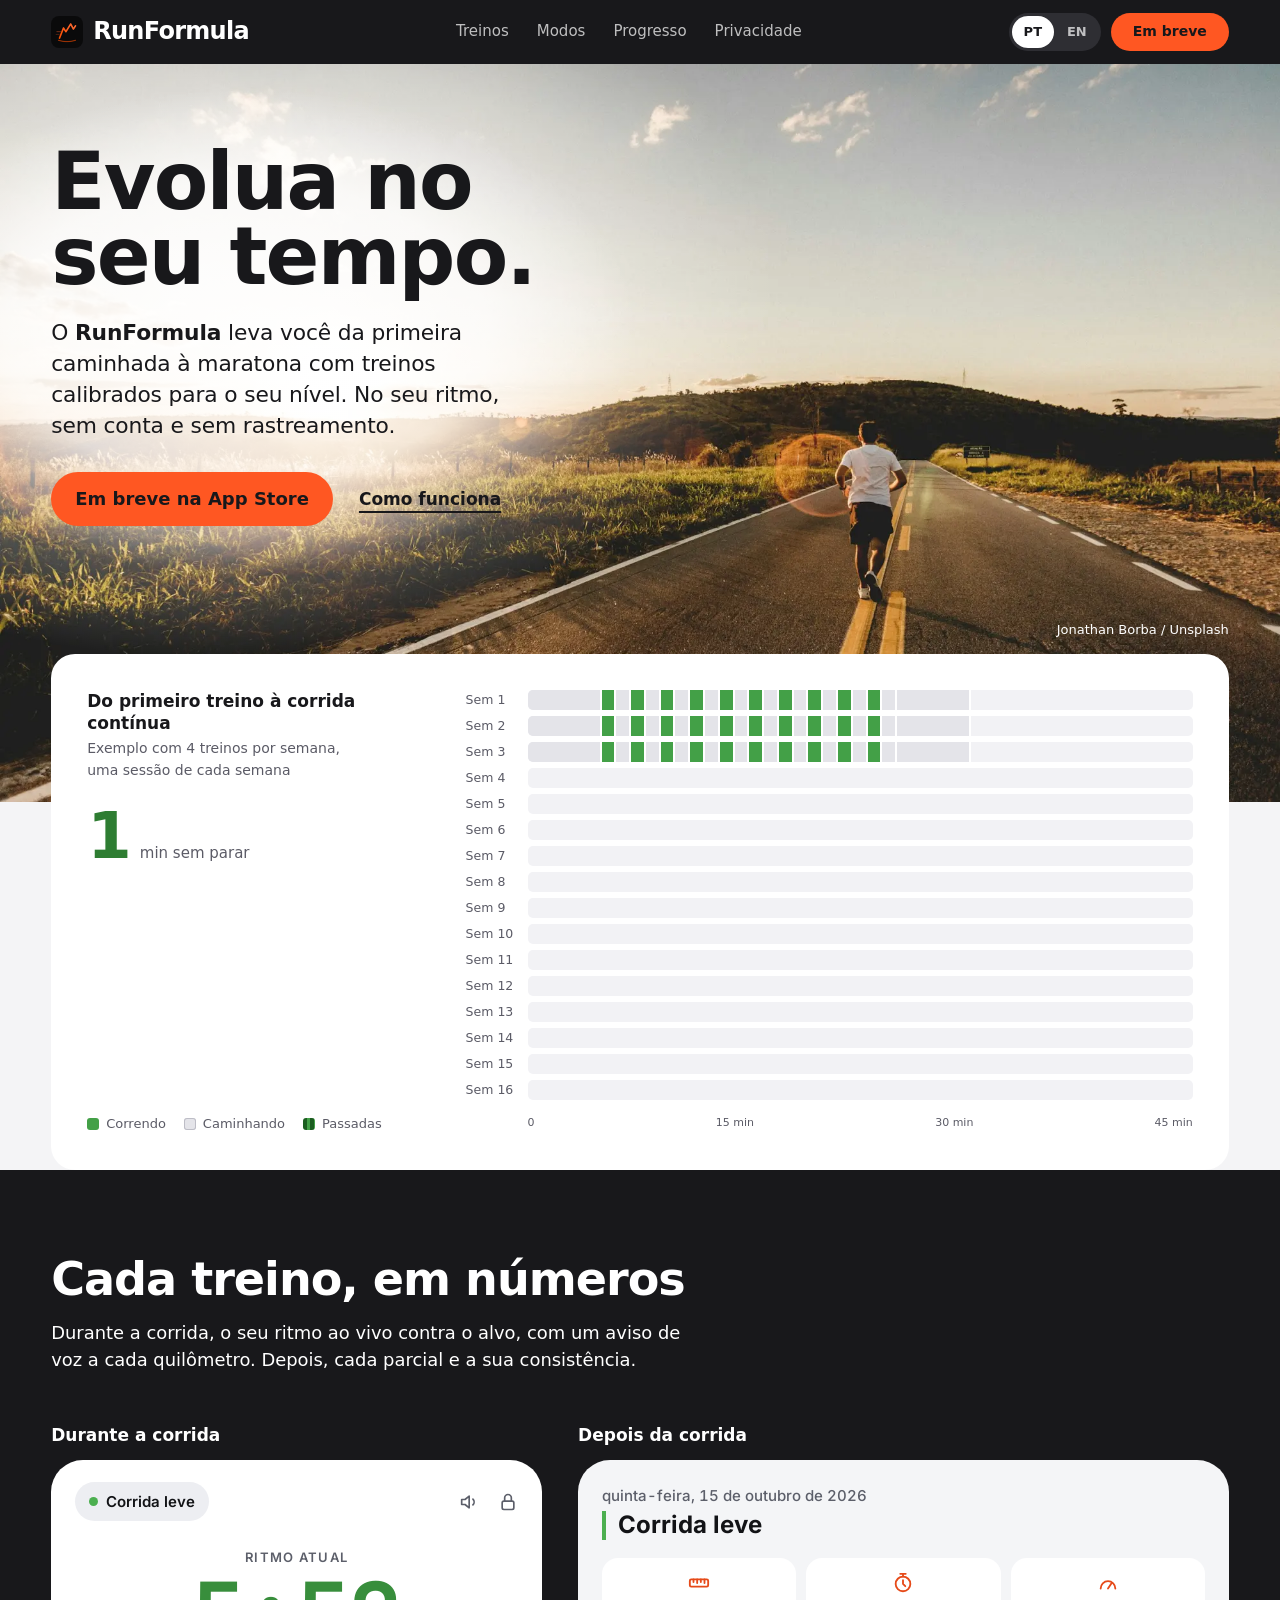
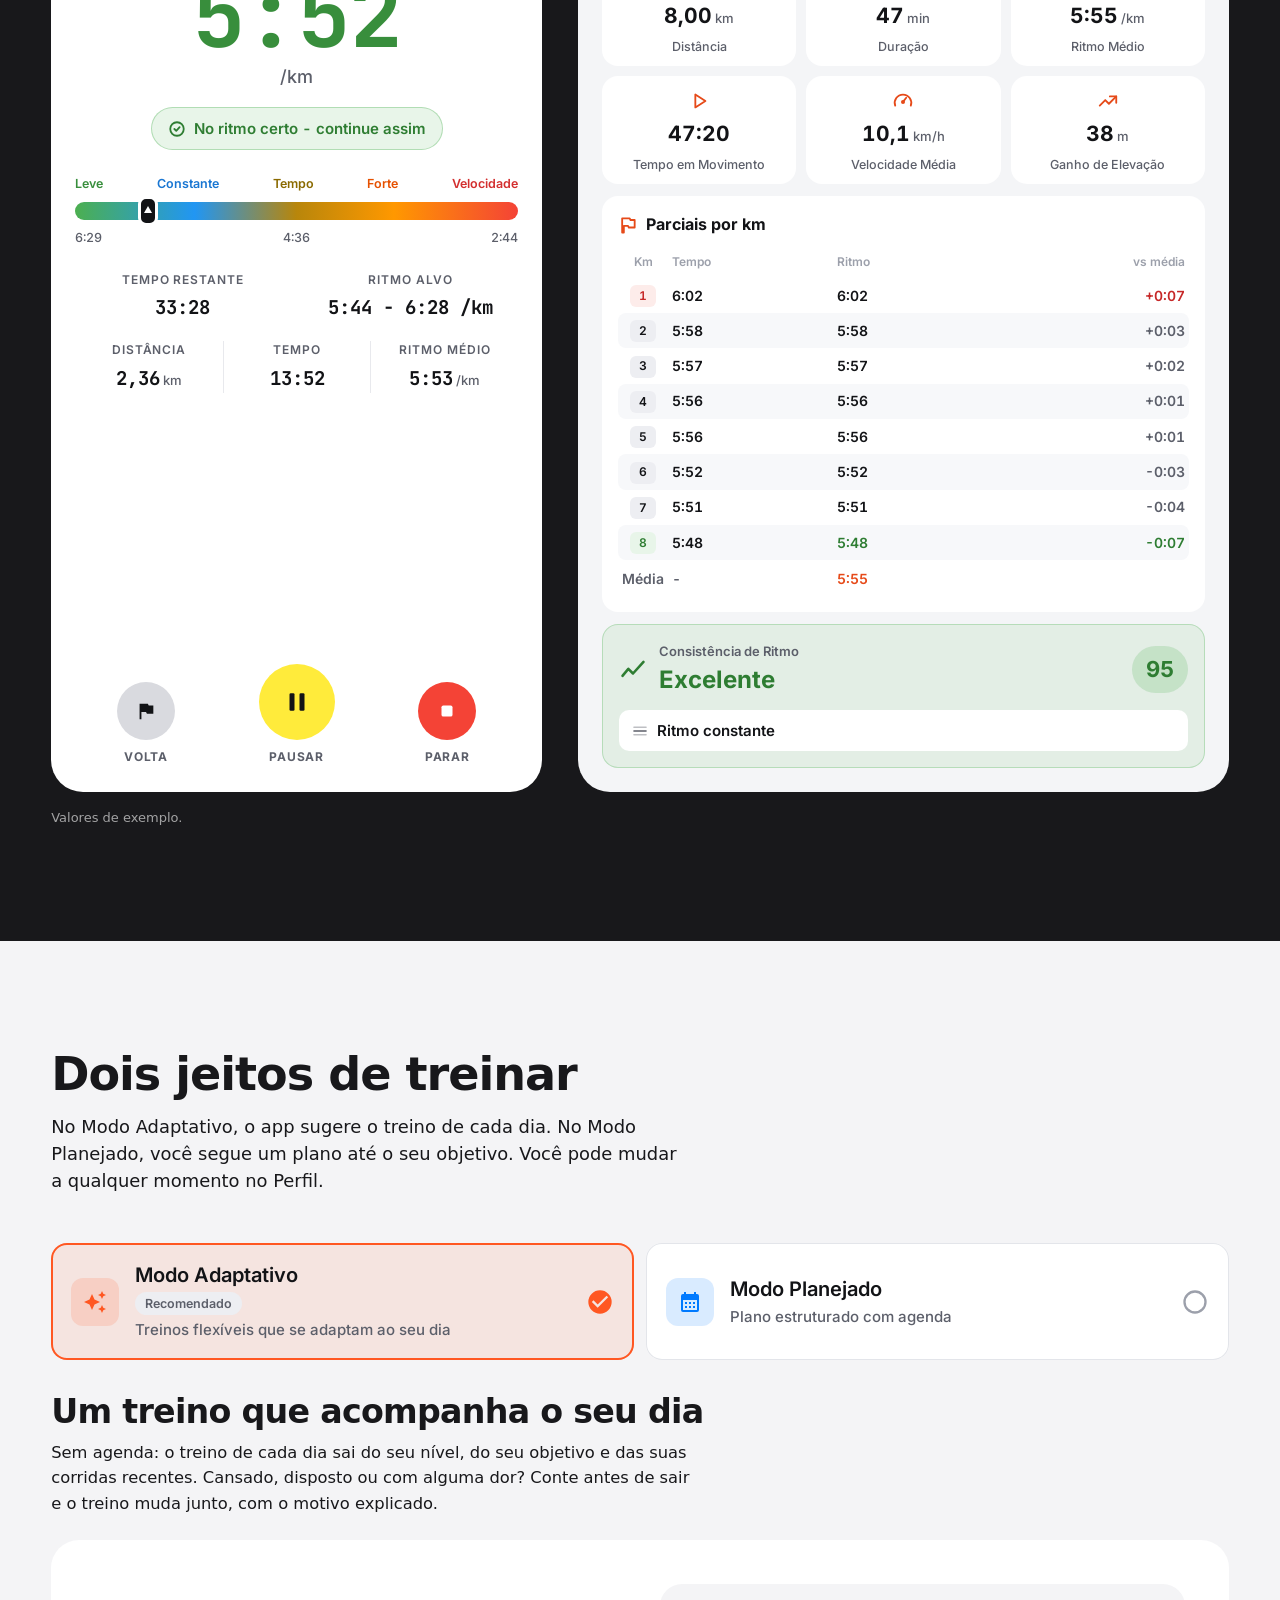
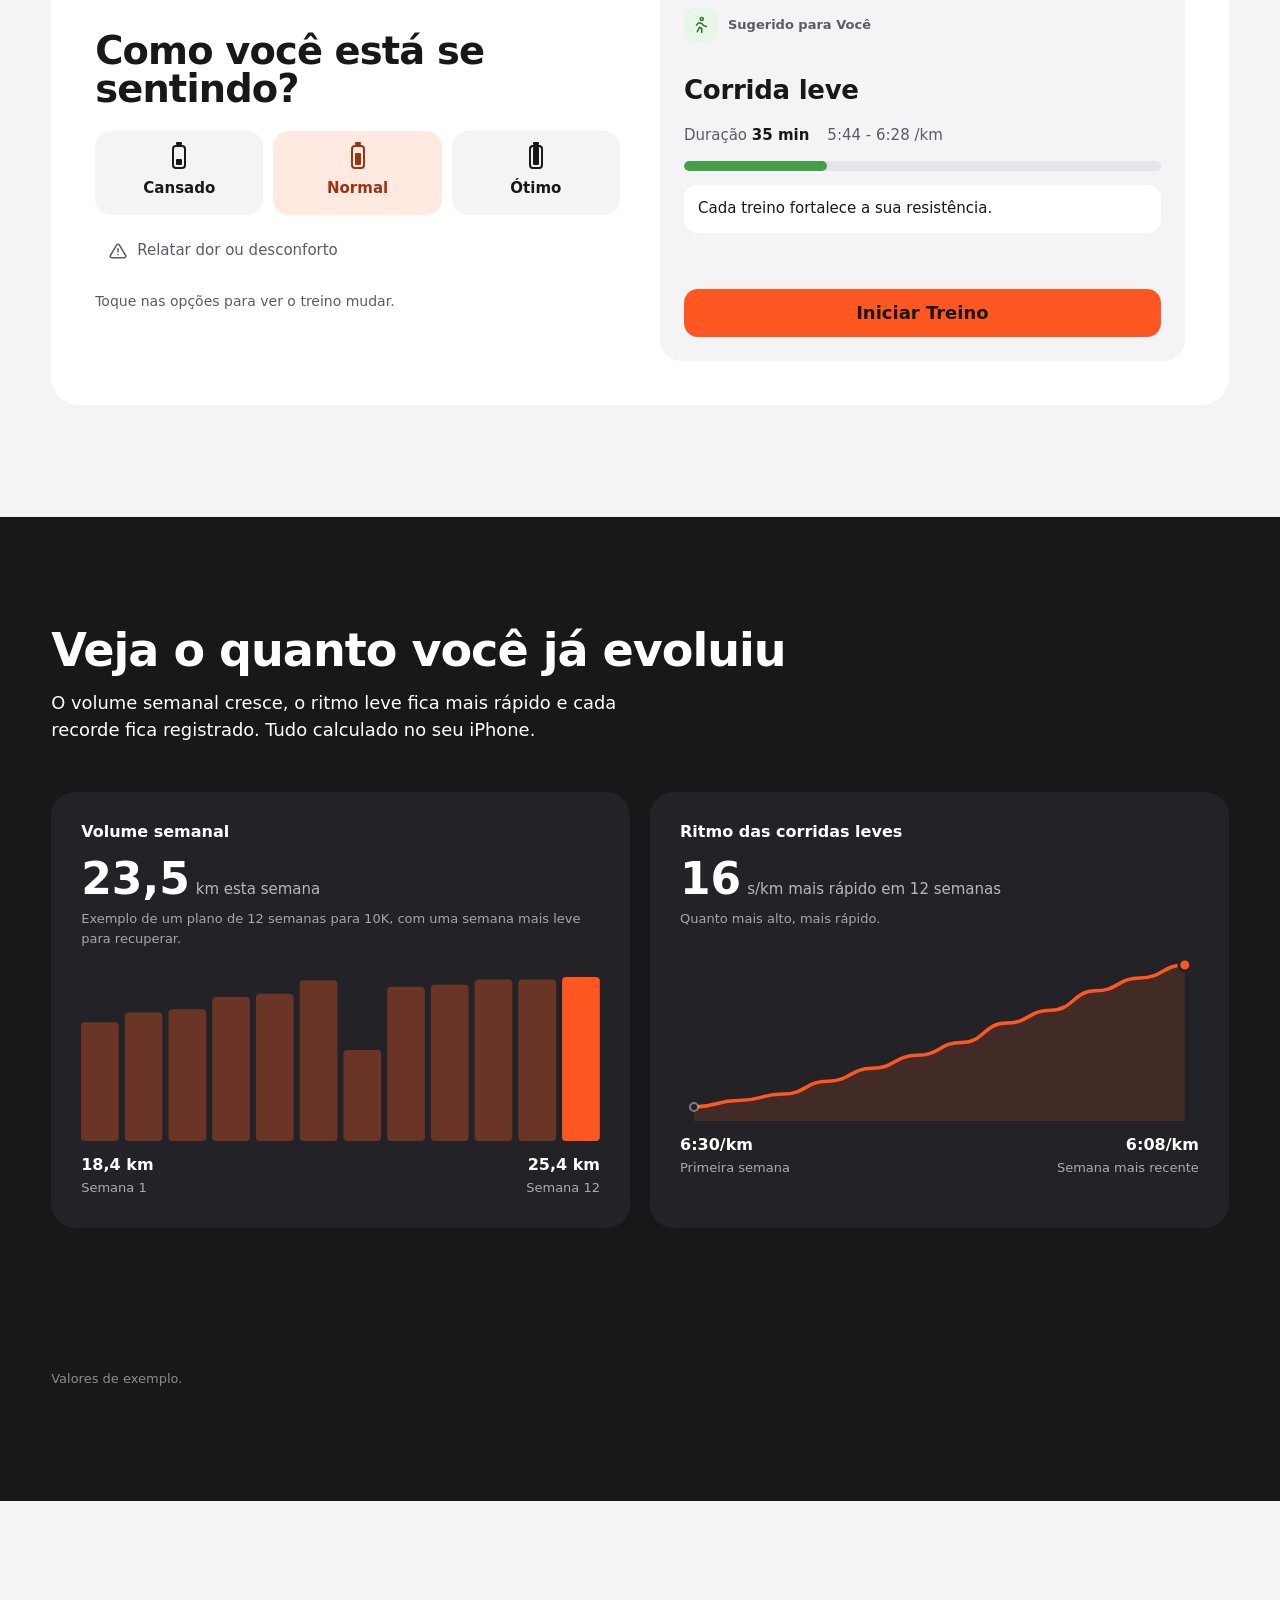
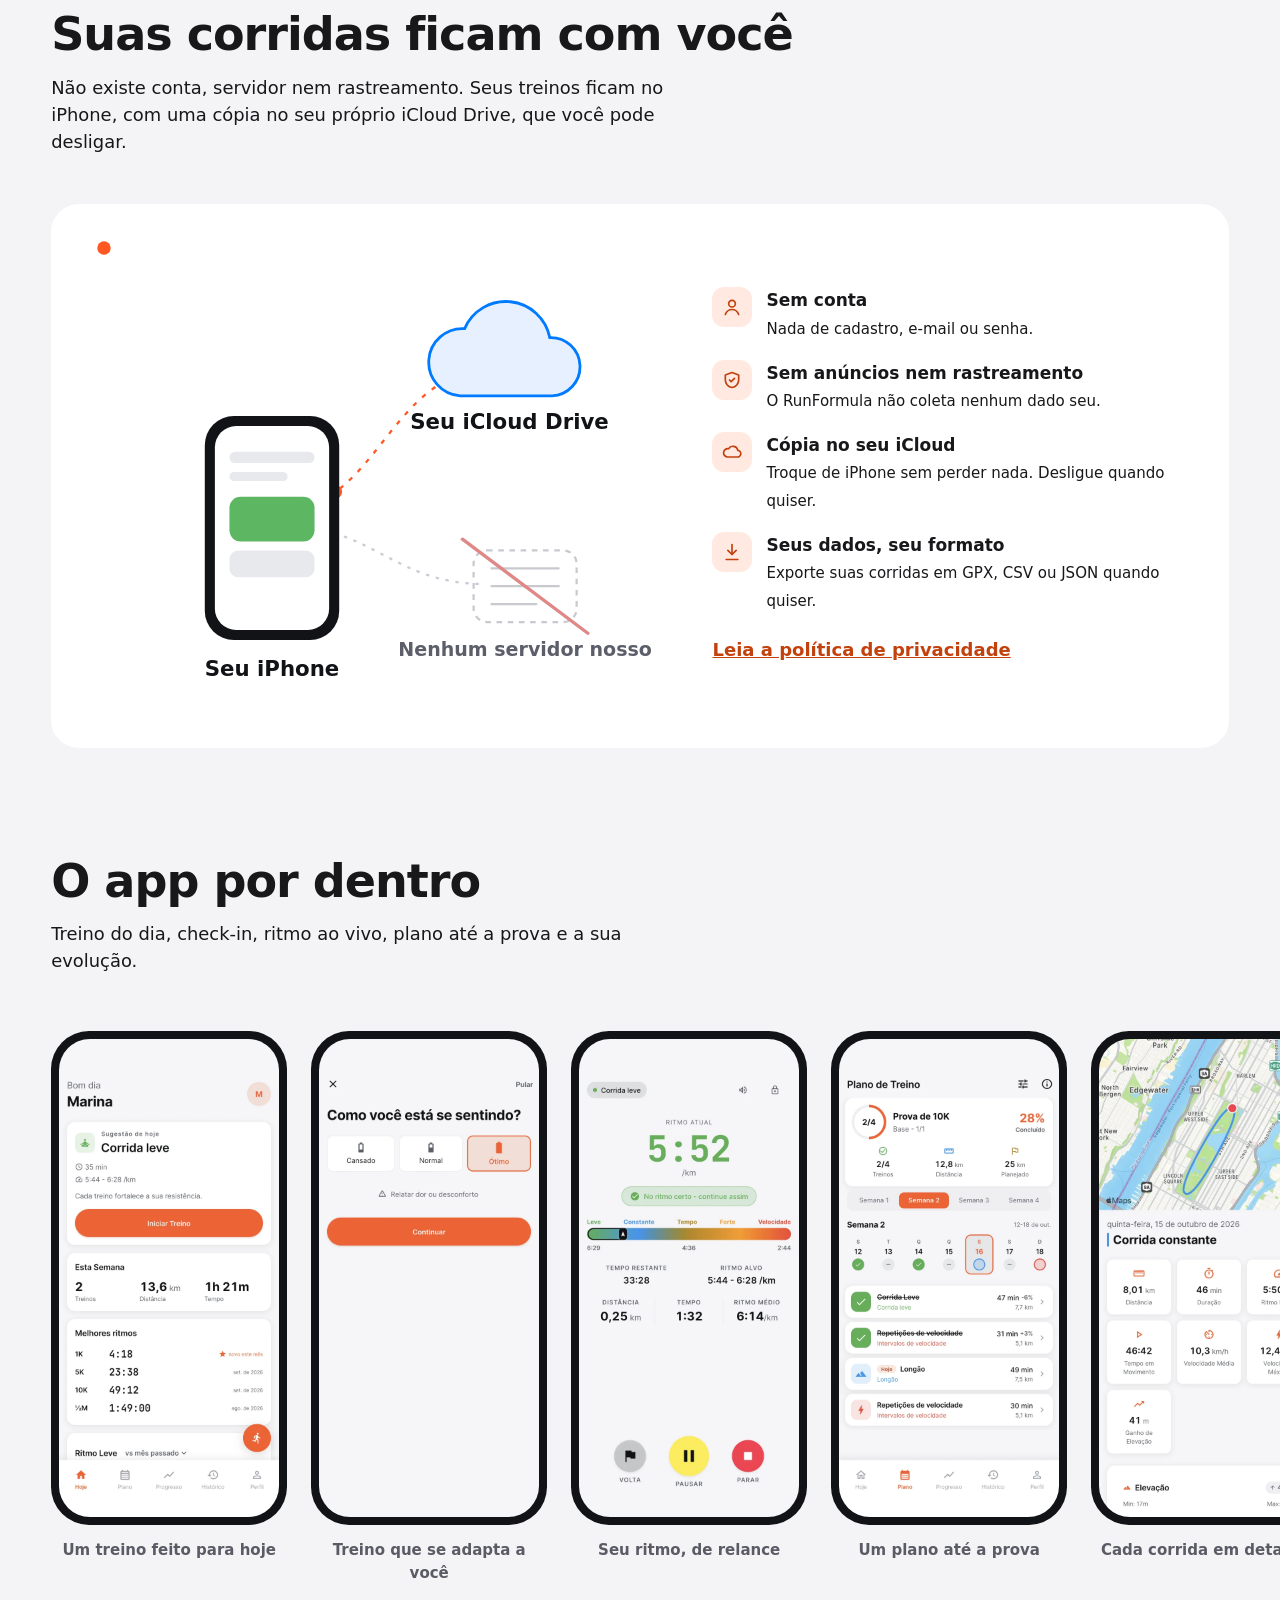
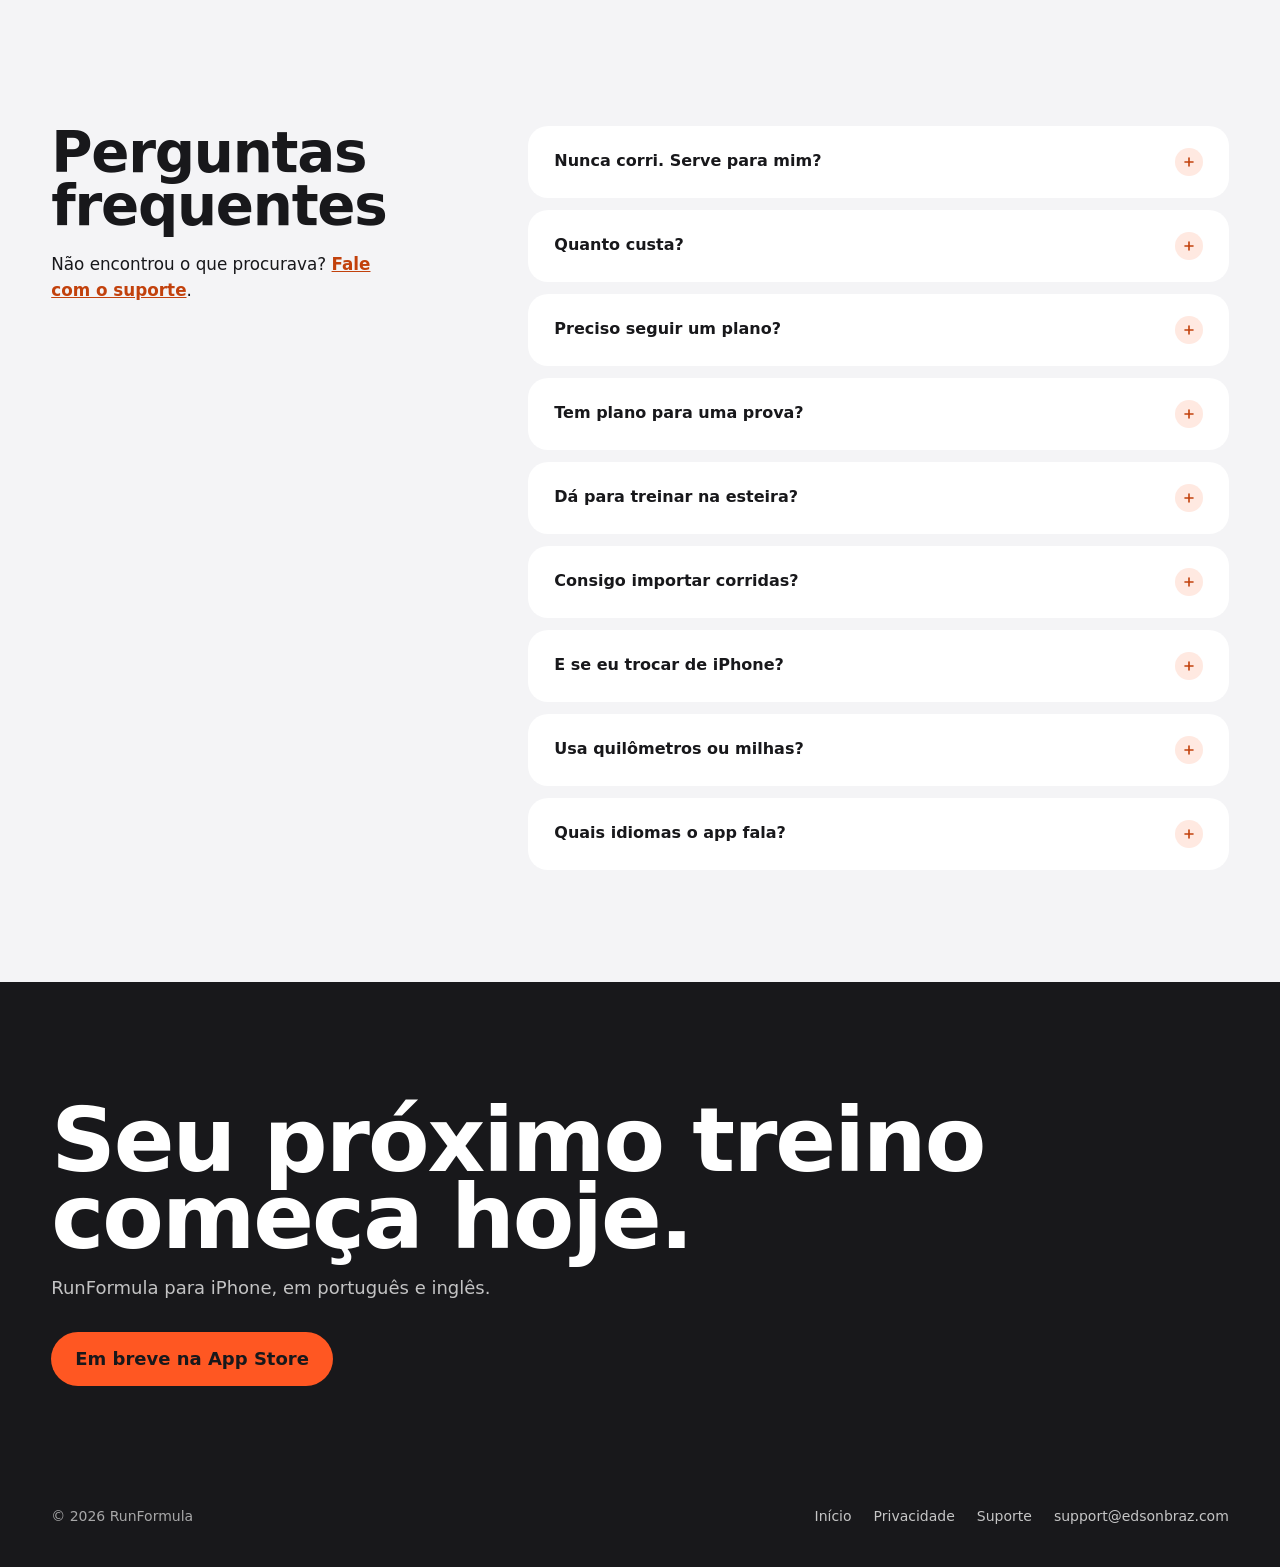
==== commit 06429017: "chore: deploy the site from runformula-src 7c753fe" ====
--- a/index.html
+++ b/index.html
@@ -1 +1 @@
-<!DOCTYPE html><html lang="pt-BR"><head><meta charset="utf-8"><meta name="viewport" content="width=device-width, initial-scale=1"><title>RunFormula: treino de corrida que evolui no seu tempo</title><meta name="description" content="O RunFormula leva você da primeira caminhada à maratona com treinos calibrados para o seu nível. No seu ritmo, sem conta e sem rastreamento."><meta name="theme-color" content="#18181B"><link rel="canonical" href="https://runformula.app/"><link rel="alternate" hreflang="pt-BR" href="https://runformula.app/"><link rel="alternate" hreflang="en" href="https://runformula.app/en/"><link rel="alternate" hreflang="x-default" href="https://runformula.app/en/"><link rel="icon" type="image/png" href="/favicon.png"><link rel="apple-touch-icon" href="/apple-touch-icon.png"><link rel="preload" href="/assets/fonts/bricolage-grotesque-latin-standard-normal.woff2" as="font" type="font/woff2" crossorigin><link rel="preload" href="/assets/fonts/figtree-latin-400-normal.woff2" as="font" type="font/woff2" crossorigin><meta property="og:type" content="website"><meta property="og:site_name" content="RunFormula"><meta property="og:locale" content="pt_BR"><meta property="og:title" content="RunFormula: treino de corrida que evolui no seu tempo"><meta property="og:description" content="O RunFormula leva você da primeira caminhada à maratona com treinos calibrados para o seu nível. No seu ritmo, sem conta e sem rastreamento."><meta property="og:url" content="https://runformula.app/"><meta property="og:image" content="https://runformula.app/assets/img/og-pt.jpg"><meta property="og:image:width" content="1200"><meta property="og:image:height" content="630"><meta name="twitter:card" content="summary_large_image"><script>document.documentElement.classList.add("js")</script><link rel="stylesheet" href="/_astro/Base.CEPc1CzK.css"></head><body><a class="skip" href="#main">Pular para o conteúdo</a><header class="nav"><div class="wrap"><a class="brand" href="/"><img src="/assets/img/icon-64.png" alt="" width="32" height="32"><span>RunFormula</span></a><nav class="nav-links" aria-label="Principal"><a href="#treinos">Treinos</a><a href="#modos">Modos</a><a href="#progresso">Progresso</a><a href="#privacidade">Privacidade</a></nav><div class="nav-end"><div class="lang" role="group" aria-label="Idioma"><a href="/" hreflang="pt-BR" lang="pt-BR" aria-current="true">PT</a><a href="/en/" hreflang="en" lang="en">EN</a></div><a class="nav-dl" href="/download/">Em breve</a></div></div></header><main id="main"><section class="hero-photo hp-road look-e look-f" aria-labelledby="h1"><img class="hp-img" src="/_astro/road-2000.GBGUGPF2.webp" srcset="/_astro/road-1000.CBSSQYrD.webp 1000w, /_astro/road-2000.GBGUGPF2.webp 2000w" sizes="100vw" width="2000" height="1334" alt="" fetchpriority="high"><div class="wrap hp-text"><div class="hp-copy"><h1 id="h1">Evolua no<br>seu tempo.</h1><p class="lede">O <strong>RunFormula</strong> leva você da primeira caminhada à maratona com treinos calibrados para o seu nível. No seu ritmo, sem conta e sem rastreamento.</p><div class="ctas"><a class="btn btn-o" href="/download/">Em breve na App Store</a><a class="btn btn-line" href="#treinos">Como funciona</a></div></div></div><p class="hp-credit">Jonathan Borba / Unsplash</p></section><div class="journey-lift look-e look-f"><div class="wrap"><figure class="journey" id="journey" aria-labelledby="jcap"><div class="j-top"><div><div class="j-title" id="jcap">Do primeiro treino à corrida contínua</div><div class="j-sub">Exemplo com 4 treinos por semana, uma sessão de cada semana</div></div><div class="j-stat" aria-hidden="true"><div class="v" id="jRun">1</div><div class="k">min sem parar</div></div></div><p class="sr">Exemplo de jornada com 4 treinos por semana, em 16 semanas: a caminhada diminui e a corrida cresce, de trechos de 1 minuto até 25 minutos sem parar, com passadas a partir da semana 13.</p><div class="j-rows" id="jRows" aria-hidden="true"></div><div class="j-scale" aria-hidden="true"><span></span><div><span>0</span><span>15 min</span><span>30 min</span><span>45 min</span></div></div><div class="legend" aria-hidden="true"><span><i class="sw-run"></i>Correndo</span><span><i class="sw-walk"></i>Caminhando</span><span><i class="sw-st"></i>Passadas</span></div><div class="toast" id="toast" aria-hidden="true"><span class="ic"><svg width="16" height="16" viewBox="0 0 24 24" fill="none" stroke="currentColor" stroke-width="2.6" stroke-linecap="round" stroke-linejoin="round" aria-hidden="true"><path d="M20 6 9 17l-5-5"/></svg></span><span id="toastText"></span></div></figure></div></div><section class="dark sec" id="treinos" aria-labelledby="nh"><div class="wrap"><div class="sec-head"><h2 id="nh">Cada treino, em números</h2><p>Durante a corrida, o seu ritmo ao vivo contra o alvo, com um aviso de voz a cada quilômetro. Depois, cada parcial e a sua consistência.</p></div><div class="sess-tabs" role="group" aria-label="Cada treino, em números"><button type="button" aria-pressed="true" aria-controls="sessLive">Durante a corrida</button><button type="button" aria-pressed="false" aria-controls="sessDetail">Depois da corrida</button></div><div class="session"><p class="sess-cap">Durante a corrida</p><p class="sess-cap">Depois da corrida</p><div class="app-ui live is-on" id="sessLive" data-ui><div class="live-top"><span class="live-chip"><i></i>Corrida leve</span><span class="live-icons" aria-hidden="true"><svg width="20" height="20" viewBox="0 0 24 24" fill="none" stroke="currentColor" stroke-width="2" stroke-linecap="round" stroke-linejoin="round"><path d="M11 5 6 9H2v6h4l5 4V5z"></path><path d="M15.5 8.5a5 5 0 0 1 0 7"></path></svg><svg width="20" height="20" viewBox="0 0 24 24" fill="none" stroke="currentColor" stroke-width="2" stroke-linecap="round" stroke-linejoin="round"><rect x="5" y="11" width="14" height="10" rx="2"></rect><path d="M8 11V7a4 4 0 0 1 8 0v4"></path></svg></span></div><p class="live-label">Ritmo atual</p><p class="live-pace app-mono" id="livePace">5:52</p><p class="live-unit">/km</p><p class="live-ok"><svg width="18" height="18" viewBox="0 0 24 24" fill="none" stroke="currentColor" stroke-width="2.4" stroke-linecap="round" stroke-linejoin="round" aria-hidden="true"><circle cx="12" cy="12" r="9"></circle><path d="m8.5 12 2.5 2.5 4.5-5"></path></svg>No ritmo certo - continue assim</p><div class="live-zones" aria-hidden="true"><div class="live-zone-names"><span>Leve</span><span>Constante</span><span>Tempo</span><span>Forte</span><span>Velocidade</span></div><div class="live-bar"><span class="live-marker" id="liveMarker" style="left:16.444444444444446%" data-slowest="389" data-fastest="164"></span></div><div class="live-scale"><span>6:29</span><span>4:36</span><span>2:44</span></div></div><div class="live-pair"><span><small>Tempo restante</small><b class="app-mono">33:28</b></span><span><small>Ritmo Alvo</small><b class="app-mono">5:44 - 6:28 /km</b></span></div><div class="live-trio"><span><small>Distância</small><b class="app-mono">2,36<em> km</em></b></span><span><small>Tempo</small><b class="app-mono">13:52<em></em></b></span><span><small>Ritmo Médio</small><b class="app-mono">5:53<em> /km</em></b></span></div><div class="live-controls" aria-hidden="true"><span><i class="lap"><svg width="22" height="22" viewBox="0 0 24 24" fill="currentColor"><path d="M5 21V4h9l1 2h5v9h-7l-1-2H7v8z"></path></svg></i>VOLTA</span><span><i class="pause"><svg width="30" height="30" viewBox="0 0 24 24" fill="currentColor"><rect x="6" y="5" width="4" height="14" rx="1"></rect><rect x="14" y="5" width="4" height="14" rx="1"></rect></svg></i>PAUSAR</span><span><i class="stop"><svg width="22" height="22" viewBox="0 0 24 24" fill="currentColor"><rect x="6" y="6" width="12" height="12" rx="2"></rect></svg></i>PARAR</span></div></div><div class="app-ui detail" id="sessDetail" data-ui><p class="det-date">quinta-feira, 15 de outubro de 2026</p><p class="det-title">Corrida leve</p><div class="det-tiles"><div class="det-tile"><svg width="22" height="22" viewBox="0 0 24 24" fill="none" stroke="currentColor" stroke-width="2" stroke-linecap="round" stroke-linejoin="round" aria-hidden="true"><rect x="2" y="8" width="20" height="8" rx="1.5"/><path d="M6 8v3M10 8v4M14 8v3M18 8v4"/></svg><b>8,00<em> km</em></b><span>Distância</span></div><div class="det-tile"><svg width="22" height="22" viewBox="0 0 24 24" fill="none" stroke="currentColor" stroke-width="2" stroke-linecap="round" stroke-linejoin="round" aria-hidden="true"><circle cx="12" cy="13" r="8"/><path d="M12 9v4l2.5 2.5M9 2h6M12 2v3"/></svg><b>47<em> min</em></b><span>Duração</span></div><div class="det-tile"><svg width="22" height="22" viewBox="0 0 24 24" fill="none" stroke="currentColor" stroke-width="2" stroke-linecap="round" stroke-linejoin="round" aria-hidden="true"><path d="M4 18a8 8 0 1 1 16 0"/><path d="M12 18l4-6"/></svg><b>5:55<em> /km</em></b><span>Ritmo Médio</span></div><div class="det-tile"><svg width="22" height="22" viewBox="0 0 24 24" fill="none" stroke="currentColor" stroke-width="2" stroke-linecap="round" stroke-linejoin="round" aria-hidden="true"><path d="M8 5v14l11-7z"/></svg><b>47:20<em></em></b><span>Tempo em Movimento</span></div><div class="det-tile"><svg width="22" height="22" viewBox="0 0 24 24" fill="none" stroke="currentColor" stroke-width="2" stroke-linecap="round" stroke-linejoin="round" aria-hidden="true"><path d="M3.5 17a9 9 0 1 1 17 0"/><path d="M12 13l3.5-4.5"/><circle cx="12" cy="13" r="1.2"/></svg><b>10,1<em> km/h</em></b><span>Velocidade Média</span></div><div class="det-tile"><svg width="22" height="22" viewBox="0 0 24 24" fill="none" stroke="currentColor" stroke-width="2" stroke-linecap="round" stroke-linejoin="round" aria-hidden="true"><path d="M3 17l6-6 4 4 8-8"/><path d="M14 7h7v7"/></svg><b>38<em> m</em></b><span>Ganho de Elevação</span></div></div><div class="det-card"><p class="det-card-title"><svg width="20" height="20" viewBox="0 0 24 24" fill="none" stroke="currentColor" stroke-width="2.2" stroke-linecap="round" stroke-linejoin="round" aria-hidden="true"><path d="M5 21V4h9l1 2h5v9h-7l-1-2H7v8z"></path></svg>Parciais por km</p><table class="det-splits"><thead><tr><th scope="col">Km</th><th scope="col">Tempo</th><th scope="col">Ritmo</th><th scope="col">vs média</th></tr></thead><tbody><tr><td><span class="n worst">1</span></td><td>6:02</td><td>6:02</td><td class="down">+0:07</td></tr><tr><td><span class="n">2</span></td><td>5:58</td><td>5:58</td><td class>+0:03</td></tr><tr><td><span class="n">3</span></td><td>5:57</td><td>5:57</td><td class>+0:02</td></tr><tr><td><span class="n">4</span></td><td>5:56</td><td>5:56</td><td class>+0:01</td></tr><tr><td><span class="n">5</span></td><td>5:56</td><td>5:56</td><td class>+0:01</td></tr><tr><td><span class="n">6</span></td><td>5:52</td><td>5:52</td><td class>-0:03</td></tr><tr><td><span class="n">7</span></td><td>5:51</td><td>5:51</td><td class>-0:04</td></tr><tr><td><span class="n best">8</span></td><td>5:48</td><td class="best">5:48</td><td class="up">-0:07</td></tr></tbody><tfoot><tr><td>Média</td><td>-</td><td>5:55</td><td></td></tr></tfoot></table></div><div class="det-consistency"><div class="dc-head"><svg width="28" height="28" viewBox="0 0 24 24" fill="none" stroke="currentColor" stroke-width="2.2" stroke-linecap="round" stroke-linejoin="round" aria-hidden="true"><path d="M3 17l5-6 4 4 9-10"></path></svg><span><small>Consistência de Ritmo</small><b>Excelente</b></span><span class="dc-score">95</span></div><p class="dc-strategy"><svg width="18" height="18" viewBox="0 0 24 24" fill="none" stroke="currentColor" stroke-width="2.2" stroke-linecap="round" aria-hidden="true"><path d="M4 12h16"></path><path d="M4 7h16" opacity=".4"></path><path d="M4 17h16" opacity=".4"></path></svg>Ritmo constante</p></div></div></div><p class="sess-example">Valores de exemplo.</p></div></section><section class="light sec" id="modos" aria-labelledby="mh"><div class="wrap"><div class="sec-head"><h2 id="mh">Dois jeitos de treinar</h2><p>No Modo Adaptativo, o app sugere o treino de cada dia. No Modo Planejado, você segue um plano até o seu objetivo. Você pode mudar a qualquer momento no Perfil.</p></div><div class="modes" role="group" aria-label="Modo de Treino"><button type="button" class="mode app-ui mode-adaptive" aria-pressed="true" aria-controls="pane-adaptive"><span class="mode-ic"><svg width="24" height="24" viewBox="0 0 24 24" fill="currentColor" aria-hidden="true"><path d="m19 9 1.25-2.75L23 5l-2.75-1.25L19 1l-1.25 2.75L15 5l2.75 1.25zm-7.5.5L9 4 6.5 9.5 1 12l5.5 2.5L9 20l2.5-5.5L17 12zM19 15l-1.25 2.75L15 19l2.75 1.25L19 23l1.25-2.75L23 19l-2.75-1.25z"/></svg></span><span class="mode-txt"><b>Modo Adaptativo</b><span class="mode-badge">Recomendado</span><span class="mode-desc">Treinos flexíveis que se adaptam ao seu dia</span></span><svg class="mode-check" width="28" height="28" viewBox="0 0 24 24" fill="currentColor" aria-hidden="true"><path class="on" d="M12 2a10 10 0 1 0 0 20 10 10 0 0 0 0-20m-2 15-5-5 1.41-1.41L10 14.17l7.59-7.59L19 8z"/><path class="off" d="M12 2a10 10 0 1 0 0 20 10 10 0 0 0 0-20m0 18a8 8 0 1 1 0-16 8 8 0 0 1 0 16"/></svg></button><button type="button" class="mode app-ui mode-planned" aria-pressed="false" aria-controls="pane-planned"><span class="mode-ic"><svg width="24" height="24" viewBox="0 0 24 24" fill="currentColor" aria-hidden="true"><path d="M19 4h-1V2h-2v2H8V2H6v2H5a2 2 0 0 0-1.99 2L3 20a2 2 0 0 0 2 2h14a2 2 0 0 0 2-2V6a2 2 0 0 0-2-2m0 16H5V10h14zM9 14H7v-2h2zm4 0h-2v-2h2zm4 0h-2v-2h2zm-8 4H7v-2h2zm4 0h-2v-2h2zm4 0h-2v-2h2z"/></svg></span><span class="mode-txt"><b>Modo Planejado</b><span class="mode-desc">Plano estruturado com agenda</span></span><svg class="mode-check" width="28" height="28" viewBox="0 0 24 24" fill="currentColor" aria-hidden="true"><path class="on" d="M12 2a10 10 0 1 0 0 20 10 10 0 0 0 0-20m-2 15-5-5 1.41-1.41L10 14.17l7.59-7.59L19 8z"/><path class="off" d="M12 2a10 10 0 1 0 0 20 10 10 0 0 0 0-20m0 18a8 8 0 1 1 0-16 8 8 0 0 1 0 16"/></svg></button></div><div class="mode-panes"><div class="mode-pane is-on" id="pane-adaptive"><div class="mode-lead"><h3>Um treino que acompanha o seu dia</h3><p>Sem agenda: o treino de cada dia sai do seu nível, do seu objetivo e das suas corridas recentes. Cansado, disposto ou com alguma dor? Conte antes de sair e o treino muda junto, com o motivo explicado.</p></div><div class="panel ci"><div><div class="ci-q" id="ciq">Como você está se sentindo?</div><div class="feel" role="group" aria-labelledby="ciq"><button type="button" data-f="tired" aria-pressed="false"><span class="batt" aria-hidden="true"><i style="height:30%"></i></span>Cansado</button><button type="button" data-f="normal" aria-pressed="true"><span class="batt" aria-hidden="true"><i style="height:60%"></i></span>Normal</button><button type="button" data-f="great" aria-pressed="false"><span class="batt" aria-hidden="true"><i style="height:90%"></i></span>Ótimo</button></div><button type="button" class="pain" id="pain" aria-pressed="false"><svg width="18" height="18" viewBox="0 0 24 24" fill="none" stroke="currentColor" stroke-width="2" stroke-linecap="round" stroke-linejoin="round" aria-hidden="true"><path d="M10.3 3.9 1.8 18a2 2 0 0 0 1.7 3h17a2 2 0 0 0 1.7-3L13.7 3.9a2 2 0 0 0-3.4 0z"/><path d="M12 9v4"/><path d="M12 17h.01"/></svg>Relatar dor ou desconforto</button><p class="ci-note">Toque nas opções para ver o treino mudar.</p></div><div class="wcard" id="wcard" aria-live="polite"><div class="wstate ws-normal is-on" data-k="normal"><div class="lab"><span class="ic"><svg width="18" height="18" viewBox="0 0 24 24" fill="none" stroke="currentColor" stroke-width="2.2" stroke-linecap="round" stroke-linejoin="round" aria-hidden="true"><circle cx="13" cy="4" r="2"/><path d="m7 21 3-6 3 2v5"/><path d="m6 12 3-3 4 1 3 3 3 1"/></svg></span><span>Sugerido para Você</span></div><p class="ins"></p><div class="ttl">Corrida leve</div><div class="meta"><span>Duração <b>35 min</b></span><span>5:44 - 6:28 /km</span></div><div class="zline" aria-hidden="true"><i></i></div><div class="why">Cada treino fortalece a sua resistência.</div><div class="go" aria-hidden="true">Iniciar Treino</div></div><div class="wstate ws-great" data-k="great" aria-hidden="true"><div class="lab"><span class="ic"><svg width="18" height="18" viewBox="0 0 24 24" fill="none" stroke="currentColor" stroke-width="2.2" stroke-linecap="round" stroke-linejoin="round" aria-hidden="true"><circle cx="13" cy="4" r="2"/><path d="m7 21 3-6 3 2v5"/><path d="m6 12 3-3 4 1 3 3 3 1"/></svg></span><span>Sugerido para Você</span></div><p class="ins">Com essa disposição, o treino de qualidade da semana vem para hoje.</p><div class="ttl">Corrida em tempo</div><div class="meta"><span>Duração <b>45 min</b></span><span>4:55 /km</span></div><div class="zline" aria-hidden="true"><i></i></div><div class="why">Cada treino fortalece a sua resistência.</div><div class="go" aria-hidden="true">Iniciar Treino</div></div><div class="wstate ws-tired" data-k="tired" aria-hidden="true"><div class="lab"><span class="ic"><svg width="18" height="18" viewBox="0 0 24 24" fill="none" stroke="currentColor" stroke-width="2.2" stroke-linecap="round" stroke-linejoin="round" aria-hidden="true"><circle cx="13" cy="4" r="2"/><path d="m7 21 3-6 3 2v5"/><path d="m6 12 3-3 4 1 3 3 3 1"/></svg></span><span>Sugerido para Você</span></div><p class="ins">Pelo que você contou, o treino de hoje ficou mais leve.</p><div class="ttl">Corrida leve</div><div class="meta"><span>Duração <b>20 min</b></span><span>5:44 - 6:28 /km</span></div><div class="zline" aria-hidden="true"><i></i></div><div class="why">Você parece cansado hoje. Um treino leve vai ajudar na recuperação.</div><div class="go" aria-hidden="true">Iniciar Treino</div></div><div class="wstate ws-pain" data-k="pain" aria-hidden="true"><div class="lab"><span class="ic"><svg width="18" height="18" viewBox="0 0 24 24" fill="none" stroke="currentColor" stroke-width="2.2" stroke-linecap="round" stroke-linejoin="round" aria-hidden="true"><path d="M21 12.8A9 9 0 1 1 11.2 3a7 7 0 0 0 9.8 9.8z"/></svg></span><span>Sugerido para Você</span></div><p class="ins">Com dor ou lesão, descansar hoje é a melhor escolha.</p><div class="ttl">Dia de Descanso</div><div class="meta"><span>Cuide de você</span></div><div class="zline" aria-hidden="true"><i></i></div><div class="why">Seu corpo precisa descansar para ficar mais forte</div></div></div></div></div><div class="mode-pane" id="pane-planned"><div class="mode-lead"><h3>Um plano que cabe na sua vida</h3><p>Um plano até o seu objetivo, nos dias que você escolhe, em ciclos de 4 semanas. Se a semana apertar, mude o treino de dia. Se a vida pedir uma pausa, o plano espera e segue com você.</p></div><div class="panel cal-wrap"><div class="cal" role="img" aria-label="Animação de quatro semanas de um plano: um treino muda de dia dentro da semana e o plano é pausado por uma semana, adiando as semanas seguintes."><div class="cal-head" aria-hidden="true"><span></span><span>S</span><span>T</span><span>Q</span><span>Q</span><span>S</span><span>S</span><span>D</span></div><div class="cal-rows" id="calRows" aria-hidden="true"></div></div><ol class="steps-list" id="calSteps"><li class="cur"><b>Seus dias, sua rotina</b><span>Treinos nos dias que você escolheu.</span></li><li><b>Mude de dia</b><span>Troque um treino de dia dentro da mesma semana.</span></li><li><b>Pause quando precisar</b><span>Ao retomar, o restante do plano é adiado pelas semanas de pausa.</span></li></ol></div></div></div></div></section><section class="dark sec" id="progresso" aria-labelledby="ph"><div class="wrap"><div class="sec-head"><h2 id="ph">Veja o quanto você já evoluiu</h2><p>O volume semanal cresce, o ritmo leve fica mais rápido e cada recorde fica registrado. Tudo calculado no seu iPhone.</p></div><div class="prog" id="prog"><div class="card-d metric"><h3>Volume semanal</h3><div class="big"><span id="volEnd">18,4</span><small>km esta semana</small></div><div class="sub">Exemplo de um plano de 12 semanas para 10K, com uma semana mais leve para recuperar.</div><svg class="chart" id="volChart" viewBox="0 0 400 150" preserveAspectRatio="none" role="img" aria-label="Volume semanal em um plano de 12 semanas para 10K, de 18,4 para 25,4 quilômetros, com a sétima semana mais leve"></svg><div class="ends"><span><b>18,4 km</b>Semana 1</span><span><b>25,4 km</b>Semana 12</span></div></div><div class="card-d metric"><h3>Ritmo das corridas leves</h3><div class="big"><span id="gain">0</span><small>s/km mais rápido em 12 semanas</small></div><div class="sub">Quanto mais alto, mais rápido.</div><svg class="chart" id="paceChart" viewBox="0 0 400 150" preserveAspectRatio="none" role="img" aria-label="Ritmo das corridas leves melhorando de 6:30 para 6:08 por quilômetro em 12 semanas"></svg><div class="ends"><span><b>6:30/km</b>Primeira semana</span><span><b>6:08/km</b>Semana mais recente</span></div></div><div class="recs"><div class="rec"><span class="ic"><svg width="18" height="18" viewBox="0 0 24 24" fill="currentColor" aria-hidden="true"><path d="m12 2 3.1 6.3 6.9 1-5 4.9 1.2 6.8L12 17.8 5.8 21l1.2-6.8-5-4.9 6.9-1z"/></svg></span><div><b>Novo recorde de 5K</b><span>23:38</span></div></div><div class="rec"><span class="ic"><svg width="18" height="18" viewBox="0 0 24 24" fill="none" stroke="currentColor" stroke-width="2.2" stroke-linecap="round" stroke-linejoin="round" aria-hidden="true"><path d="M3 17l6-6 4 4 8-8"/><path d="M14 7h7v7"/></svg></span><div><b>Três semanas constantes.</b><span>Suas corridas leves ficam 10 minutos mais longas.</span></div></div><div class="rec"><span class="ic"><svg width="18" height="18" viewBox="0 0 24 24" fill="none" stroke="currentColor" stroke-width="2.2" stroke-linecap="round" stroke-linejoin="round" aria-hidden="true"><path d="M13 2 3 14h9l-1 8 10-12h-9z"/></svg></span><div><b>12 semanas firmes!</b><span>Continue assim.</span></div></div></div><p class="example">Valores de exemplo.</p></div></div></section><section class="light sec tight" id="privacidade" aria-labelledby="prh"><div class="wrap"><div class="sec-head"><h2 id="prh">Suas corridas ficam com você</h2><p>Não existe conta, servidor nem rastreamento. Seus treinos ficam no iPhone, com uma cópia no seu próprio iCloud Drive, que você pode desligar.</p></div><div class="panel priv"><div class="diag" role="img" aria-label="Diagrama: os dados vão do seu iPhone apenas para o seu iCloud Drive. Não existe servidor do RunFormula."><svg viewBox="0 0 500 400" aria-hidden="true"><path class="flow" id="flowPath" d="M170 230 C 240 230, 260 110, 340 110"></path><path class="no" d="M170 250 C 240 250, 260 300, 340 300"></path><circle class="packet" r="6"><animateMotion dur="2.2s" repeatCount="indefinite"><mpath href="#flowPath"></mpath></animateMotion></circle><circle class="packet" r="6"><animateMotion dur="2.2s" begin="1.1s" repeatCount="indefinite"><mpath href="#flowPath"></mpath></animateMotion></circle><rect x="90" y="150" width="120" height="200" rx="26" fill="#121316"></rect><rect x="99" y="159" width="102" height="182" rx="19" fill="#fff"></rect><rect x="112" y="182" width="76" height="10" rx="5" fill="#E8E9ED"></rect><rect x="112" y="200" width="52" height="8" rx="4" fill="#E8E9ED"></rect><rect x="112" y="222" width="76" height="40" rx="10" fill="#4CAF50" opacity=".9"></rect><rect x="112" y="270" width="76" height="24" rx="8" fill="#E8E9ED"></rect><text x="150" y="382" text-anchor="middle" font-family="Figtree, system-ui, sans-serif" font-size="19" font-weight="700" fill="#121316">Seu iPhone</text><path d="M318 132a30 30 0 0 1 4-60 40 40 0 0 1 76 8 26 26 0 0 1 2 52z" fill="#E6F0FF" stroke="#007AFF" stroke-width="2.5"></path><text x="362" y="162" text-anchor="middle" font-family="Figtree, system-ui, sans-serif" font-size="19" font-weight="700" fill="#121316">Seu iCloud Drive</text><g opacity=".55"><rect x="330" y="270" width="92" height="64" rx="12" fill="none" stroke="#9CA0AB" stroke-width="2" stroke-dasharray="5 5"></rect><path d="M346 286h60M346 302h60M346 318h40" stroke="#9CA0AB" stroke-width="2" stroke-linecap="round"></path><path d="M320 260l112 84" stroke="#C62828" stroke-width="3" stroke-linecap="round"></path></g><text x="376" y="364" text-anchor="middle" font-family="Figtree, system-ui, sans-serif" font-size="17" font-weight="600" fill="#5C5F6A">Nenhum servidor nosso</text></svg></div><div><div class="plist"><div><span class="ic"><svg width="20" height="20" viewBox="0 0 24 24" fill="none" stroke="currentColor" stroke-width="2" stroke-linecap="round" stroke-linejoin="round" aria-hidden="true"><circle cx="12" cy="8" r="4"/><path d="M4 21c1.5-4 4.5-6 8-6s6.5 2 8 6"/></svg></span><p><b>Sem conta</b><span>Nada de cadastro, e-mail ou senha.</span></p></div><div><span class="ic"><svg width="20" height="20" viewBox="0 0 24 24" fill="none" stroke="currentColor" stroke-width="2" stroke-linecap="round" stroke-linejoin="round" aria-hidden="true"><path d="M12 3 4 6v6c0 4.5 3.4 8.3 8 9 4.6-.7 8-4.5 8-9V6l-8-3z"/><path d="m9 12 2 2 4-4"/></svg></span><p><b>Sem anúncios nem rastreamento</b><span>O RunFormula não coleta nenhum dado seu.</span></p></div><div><span class="ic"><svg width="20" height="20" viewBox="0 0 24 24" fill="none" stroke="currentColor" stroke-width="2" stroke-linecap="round" stroke-linejoin="round" aria-hidden="true"><path d="M7 18a5 5 0 1 1 .9-9.9A6 6 0 0 1 19 10a4 4 0 0 1-1 8H7z"/></svg></span><p><b>Cópia no seu iCloud</b><span>Troque de iPhone sem perder nada. Desligue quando quiser.</span></p></div><div><span class="ic"><svg width="20" height="20" viewBox="0 0 24 24" fill="none" stroke="currentColor" stroke-width="2" stroke-linecap="round" stroke-linejoin="round" aria-hidden="true"><path d="M12 3v12"/><path d="m7 10 5 5 5-5"/><path d="M5 21h14"/></svg></span><p><b>Seus dados, seu formato</b><span>Exporte suas corridas em GPX, CSV ou JSON quando quiser.</span></p></div></div><a class="more" href="/privacy/">Leia a política de privacidade</a></div></div></div></section><section class="light sec tight" id="telas" aria-labelledby="sh"><div class="wrap"><div class="sec-head"><h2 id="sh">O app por dentro</h2><p>Treino do dia, check-in, ritmo ao vivo, plano até a prova e a sua evolução.</p></div><div class="rail" tabindex="0" role="region" aria-label="Telas do aplicativo"><figure class="shot"><div class="phone"><img src="/assets/img/pt-home.webp" alt="Tela Hoje com a sugestão de treino" width="660" height="1434" loading="lazy" decoding="async"></div><figcaption>Um treino feito para hoje</figcaption></figure><figure class="shot"><div class="phone"><img src="/assets/img/pt-checkin.webp" alt="Check-in: como você está se sentindo?" width="660" height="1434" loading="lazy" decoding="async"></div><figcaption>Treino que se adapta a você</figcaption></figure><figure class="shot"><div class="phone"><img src="/assets/img/pt-live.webp" alt="Treino ao vivo com o ritmo atual" width="660" height="1434" loading="lazy" decoding="async"></div><figcaption>Seu ritmo, de relance</figcaption></figure><figure class="shot"><div class="phone"><img src="/assets/img/pt-plan.webp" alt="Plano de treino para uma prova de 10K" width="660" height="1434" loading="lazy" decoding="async"></div><figcaption>Um plano até a prova</figcaption></figure><figure class="shot"><div class="phone"><img src="/assets/img/pt-run-detail.webp" alt="Detalhe de uma corrida com mapa do percurso" width="660" height="1434" loading="lazy" decoding="async"></div><figcaption>Cada corrida em detalhes</figcaption></figure><figure class="shot"><div class="phone"><img src="/assets/img/pt-progress.webp" alt="Tela de progresso" width="660" height="1434" loading="lazy" decoding="async"></div><figcaption>Veja sua evolução</figcaption></figure></div></div></section><section class="light sec tight" id="perguntas" aria-labelledby="fh"><div class="wrap faq-layout"><div class="faq-side"><h2 id="fh">Perguntas frequentes</h2><p>Não encontrou o que procurava? <a href="/support/">Fale com o suporte</a>.</p></div><div class="faq"><details><summary>Nunca corri. Serve para mim?</summary><div class="faq-a"><p>Sim. Você começa alternando caminhada e corrida, no ritmo do seu esforço. O tempo correndo aumenta aos poucos, e o app só avança quando você estiver pronto.</p></div></details><details><summary>Quanto custa?</summary><div class="faq-a"><p>Seus primeiros 5 treinos são grátis. Depois, iniciar um treino exige o Pro, em pagamento único, sem assinatura. Seu histórico, seu progresso e as exportações continuam sempre abertos.</p></div></details><details><summary>Preciso seguir um plano?</summary><div class="faq-a"><p>Não. No Modo Adaptativo, o recomendado, o app sugere o treino de cada dia, sem agenda. Se preferir dias marcados, mude para o Modo Planejado no Perfil, a qualquer momento.</p></div></details><details><summary>Tem plano para uma prova?</summary><div class="faq-a"><p>Sim. No Modo Planejado, há planos para 5K, 10K, meia maratona e maratona, além de objetivos como manter a saúde, perder peso e ganhar velocidade. Você escolhe os dias de treino, e o plano é montado até a data da prova.</p></div></details><details><summary>Dá para treinar na esteira?</summary><div class="faq-a"><p>Sim. No modo Indoor / Esteira, a distância é medida pelo contador de passos do iPhone.</p></div></details><details><summary>Consigo importar corridas?</summary><div class="faq-a"><p>Sim. Importe arquivos GPX do Garmin, do Strava ou de outros apps. Você também pode exportar as suas corridas em GPX, CSV ou JSON quando quiser.</p></div></details><details><summary>E se eu trocar de iPhone?</summary><div class="faq-a"><p>Você não perde nada. O backup no iCloud Drive vem ligado. Ao instalar o app no iPhone novo, ele encontra a sua cópia e oferece restaurar os treinos.</p></div></details><details><summary>Usa quilômetros ou milhas?</summary><div class="faq-a"><p>Os dois. Ele começa com a unidade configurada no seu iPhone, e você pode trocar em Perfil, no item Unidades.</p></div></details><details><summary>Quais idiomas o app fala?</summary><div class="faq-a"><p>Português e inglês, inclusive nos avisos de voz durante a corrida.</p></div></details></div></div></section><section class="dark" aria-labelledby="eh"><div class="wrap end"><h2 id="eh">Seu próximo treino<br>começa hoje.</h2><p>RunFormula para iPhone, em português e inglês.</p><a class="btn btn-o" href="/download/">Em breve na App Store</a></div></section><script type="application/json" id="rf-data">{"week":"Sem","pause":"Pausa","toasts":{"4":"Blocos de corrida mais longos","8":"30 minutos correndo, só com pausas curtas","12":"Primeiras passadas!","13":"25 minutos sem parar"},"w":{"normal":["Corrida leve","35 min","5:44 - 6:28 /km","Cada treino fortalece a sua resistência.",""],"great":["Corrida em tempo","45 min","4:55 /km","Cada treino fortalece a sua resistência.","Com essa disposição, o treino de qualidade da semana vem para hoje."],"tired":["Corrida leve","20 min","5:44 - 6:28 /km","Você parece cansado hoje. Um treino leve vai ajudar na recuperação.","Pelo que você contou, o treino de hoje ficou mais leve."],"pain":["Dia de Descanso","","Cuide de você","Seu corpo precisa descansar para ficar mais forte","Com dor ou lesão, descansar hoje é a melhor escolha."]},"go":"Iniciar Treino","cal":{"E":"Leve","T":"Tempo","L":"Longão"},"paused":"Plano pausado","unit":"km","decimal":",","journey":{"sessions":[{"run":1,"segs":[["w",5],["e",1],["w",1],["e",1],["w",1],["e",1],["w",1],["e",1],["w",1],["e",1],["w",1],["e",1],["w",1],["e",1],["w",1],["e",1],["w",1],["e",1],["w",1],["e",1],["w",1],["w",5]]},{"run":3,"segs":[["e",3],["w",3],["e",2],["w",1],["e",2],["w",1],["e",2],["w",1],["e",2],["w",1],["e",2],["w",1],["e",2],["w",1],["e",2],["w",1],["e",2],["w",1],["e",2],["w",1],["e",2],["w",1],["w",4]]},{"run":10,"segs":[["e",10],["w",3],["e",10],["w",3],["e",10],["w",4]]},{"run":20,"segs":[["e",13],["st",7]]},{"run":25,"segs":[["e",25]]}],"plan":[0,0,0,0,1,1,1,1,2,2,2,2,3,4,3,4],"scale":45},"vol":[18.4,19.9,20.4,22.3,22.8,24.9,14.1,23.9,24.2,25,25,25.4],"pace":[390,389,388,386,384,382,380,377,375,372,370,368],"gain":22,"session":{"splits":[362,358,357,356,356,352,351,348],"band":[344,388],"live":["5:52","5:50","5:54","5:51"]}}</script></main><footer><div class="wrap foot"><span>© 2026 RunFormula</span><nav aria-label="Rodapé"><a href="/">Início</a><a href="/privacy/">Privacidade</a><a href="/support/">Suporte</a><a href="mailto:support@edsonbraz.com">support@edsonbraz.com</a></nav></div></footer><script type="module" src="/_astro/Base.astro_astro_type_script_index_0_lang.BvrUwCwQ.js"></script></body></html>+<!DOCTYPE html><html lang="pt-BR"><head><meta charset="utf-8"><meta name="viewport" content="width=device-width, initial-scale=1"><title>RunFormula: treino de corrida que evolui no seu tempo</title><meta name="description" content="O RunFormula leva você da primeira caminhada à maratona com treinos calibrados para o seu nível. No seu ritmo, sem conta e sem rastreamento."><meta name="theme-color" content="#18181B"><link rel="canonical" href="https://runformula.app/"><link rel="alternate" hreflang="pt-BR" href="https://runformula.app/"><link rel="alternate" hreflang="en" href="https://runformula.app/en/"><link rel="alternate" hreflang="x-default" href="https://runformula.app/en/"><link rel="icon" type="image/png" href="/favicon.png"><link rel="apple-touch-icon" href="/apple-touch-icon.png"><link rel="preload" href="/assets/fonts/bricolage-grotesque-latin-standard-normal.woff2" as="font" type="font/woff2" crossorigin><link rel="preload" href="/assets/fonts/figtree-latin-400-normal.woff2" as="font" type="font/woff2" crossorigin><meta property="og:type" content="website"><meta property="og:site_name" content="RunFormula"><meta property="og:locale" content="pt_BR"><meta property="og:title" content="RunFormula: treino de corrida que evolui no seu tempo"><meta property="og:description" content="O RunFormula leva você da primeira caminhada à maratona com treinos calibrados para o seu nível. No seu ritmo, sem conta e sem rastreamento."><meta property="og:url" content="https://runformula.app/"><meta property="og:image" content="https://runformula.app/assets/img/og-pt.jpg"><meta property="og:image:width" content="1200"><meta property="og:image:height" content="630"><meta name="twitter:card" content="summary_large_image"><script>document.documentElement.classList.add("js")</script><link rel="stylesheet" href="/_astro/Base.CEPc1CzK.css"></head><body><a class="skip" href="#main">Pular para o conteúdo</a><header class="nav"><div class="wrap"><a class="brand" href="/"><img src="/assets/img/icon-64.png" alt="" width="32" height="32"><span>RunFormula</span></a><nav class="nav-links" aria-label="Principal"><a href="#treinos">Treinos</a><a href="#modos">Modos</a><a href="#progresso">Progresso</a><a href="#privacidade">Privacidade</a></nav><div class="nav-end"><div class="lang" role="group" aria-label="Idioma"><a href="/" hreflang="pt-BR" lang="pt-BR" aria-current="true">PT</a><a href="/en/" hreflang="en" lang="en">EN</a></div><a class="nav-dl" href="/download/">Em breve</a></div></div></header><main id="main"><section class="hero-photo hp-road look-e look-f" aria-labelledby="h1"><img class="hp-img" src="/_astro/road-2000.GBGUGPF2.webp" srcset="/_astro/road-1000.CBSSQYrD.webp 1000w, /_astro/road-2000.GBGUGPF2.webp 2000w" sizes="100vw" width="2000" height="1334" alt="" fetchpriority="high"><div class="wrap hp-text"><div class="hp-copy"><h1 id="h1">Evolua no<br>seu tempo.</h1><p class="lede">O <strong>RunFormula</strong> leva você da primeira caminhada à maratona com treinos calibrados para o seu nível. No seu ritmo, sem conta e sem rastreamento.</p><div class="ctas"><a class="btn btn-o" href="/download/">Em breve na App Store</a><a class="btn btn-line" href="#treinos">Como funciona</a></div></div></div><p class="hp-credit">Jonathan Borba / Unsplash</p></section><div class="journey-lift look-e look-f"><div class="wrap"><figure class="journey" id="journey" aria-labelledby="jcap"><div class="j-top"><div><div class="j-title" id="jcap">Do primeiro treino à corrida contínua</div><div class="j-sub">Exemplo com 4 treinos por semana, uma sessão de cada semana</div></div><div class="j-stat" aria-hidden="true"><div class="v" id="jRun">1</div><div class="k">min sem parar</div></div></div><p class="sr">Exemplo de jornada com 4 treinos por semana, em 16 semanas: a caminhada diminui e a corrida cresce, de trechos de 1 minuto até 25 minutos sem parar, com passadas a partir da semana 13.</p><div class="j-rows" id="jRows" aria-hidden="true"></div><div class="j-scale" aria-hidden="true"><span></span><div><span>0</span><span>15 min</span><span>30 min</span><span>45 min</span></div></div><div class="legend" aria-hidden="true"><span><i class="sw-run"></i>Correndo</span><span><i class="sw-walk"></i>Caminhando</span><span><i class="sw-st"></i>Passadas</span></div><div class="toast" id="toast" aria-hidden="true"><span class="ic"><svg width="16" height="16" viewBox="0 0 24 24" fill="none" stroke="currentColor" stroke-width="2.6" stroke-linecap="round" stroke-linejoin="round" aria-hidden="true"><path d="M20 6 9 17l-5-5"/></svg></span><span id="toastText"></span></div></figure></div></div><section class="dark sec" id="treinos" aria-labelledby="nh"><div class="wrap"><div class="sec-head"><h2 id="nh">Cada treino, em números</h2><p>Durante a corrida, o seu ritmo ao vivo contra o alvo, com um aviso de voz a cada quilômetro. Depois, cada parcial e a sua consistência.</p></div><div class="sess-tabs" role="group" aria-label="Cada treino, em números"><button type="button" aria-pressed="true" aria-controls="sessLive">Durante a corrida</button><button type="button" aria-pressed="false" aria-controls="sessDetail">Depois da corrida</button></div><div class="session"><p class="sess-cap">Durante a corrida</p><p class="sess-cap">Depois da corrida</p><div class="app-ui live is-on" id="sessLive" data-ui><div class="live-top"><span class="live-chip"><i></i>Corrida leve</span><span class="live-icons" aria-hidden="true"><svg width="20" height="20" viewBox="0 0 24 24" fill="none" stroke="currentColor" stroke-width="2" stroke-linecap="round" stroke-linejoin="round"><path d="M11 5 6 9H2v6h4l5 4V5z"></path><path d="M15.5 8.5a5 5 0 0 1 0 7"></path></svg><svg width="20" height="20" viewBox="0 0 24 24" fill="none" stroke="currentColor" stroke-width="2" stroke-linecap="round" stroke-linejoin="round"><rect x="5" y="11" width="14" height="10" rx="2"></rect><path d="M8 11V7a4 4 0 0 1 8 0v4"></path></svg></span></div><p class="live-label">Ritmo atual</p><p class="live-pace app-mono" id="livePace">5:52</p><p class="live-unit">/km</p><p class="live-ok"><svg width="18" height="18" viewBox="0 0 24 24" fill="none" stroke="currentColor" stroke-width="2.4" stroke-linecap="round" stroke-linejoin="round" aria-hidden="true"><circle cx="12" cy="12" r="9"></circle><path d="m8.5 12 2.5 2.5 4.5-5"></path></svg>No ritmo certo - continue assim</p><div class="live-zones" aria-hidden="true"><div class="live-zone-names"><span>Leve</span><span>Constante</span><span>Tempo</span><span>Forte</span><span>Velocidade</span></div><div class="live-bar"><span class="live-marker" id="liveMarker" style="left:16.444444444444446%" data-slowest="389" data-fastest="164"></span></div><div class="live-scale"><span>6:29</span><span>4:36</span><span>2:44</span></div></div><div class="live-pair"><span><small>Tempo restante</small><b class="app-mono">33:28</b></span><span><small>Ritmo Alvo</small><b class="app-mono">5:44 - 6:28 /km</b></span></div><div class="live-trio"><span><small>Distância</small><b class="app-mono">2,36<em> km</em></b></span><span><small>Tempo</small><b class="app-mono">13:52<em></em></b></span><span><small>Ritmo Médio</small><b class="app-mono">5:53<em> /km</em></b></span></div><div class="live-controls" aria-hidden="true"><span><i class="lap"><svg width="22" height="22" viewBox="0 0 24 24" fill="currentColor"><path d="M5 21V4h9l1 2h5v9h-7l-1-2H7v8z"></path></svg></i>VOLTA</span><span><i class="pause"><svg width="30" height="30" viewBox="0 0 24 24" fill="currentColor"><rect x="6" y="5" width="4" height="14" rx="1"></rect><rect x="14" y="5" width="4" height="14" rx="1"></rect></svg></i>PAUSAR</span><span><i class="stop"><svg width="22" height="22" viewBox="0 0 24 24" fill="currentColor"><rect x="6" y="6" width="12" height="12" rx="2"></rect></svg></i>PARAR</span></div></div><div class="app-ui detail" id="sessDetail" data-ui><p class="det-date">quinta-feira, 15 de outubro de 2026</p><p class="det-title">Corrida leve</p><div class="det-tiles"><div class="det-tile"><svg width="22" height="22" viewBox="0 0 24 24" fill="none" stroke="currentColor" stroke-width="2" stroke-linecap="round" stroke-linejoin="round" aria-hidden="true"><rect x="2" y="8" width="20" height="8" rx="1.5"/><path d="M6 8v3M10 8v4M14 8v3M18 8v4"/></svg><b>8,00<em> km</em></b><span>Distância</span></div><div class="det-tile"><svg width="22" height="22" viewBox="0 0 24 24" fill="none" stroke="currentColor" stroke-width="2" stroke-linecap="round" stroke-linejoin="round" aria-hidden="true"><circle cx="12" cy="13" r="8"/><path d="M12 9v4l2.5 2.5M9 2h6M12 2v3"/></svg><b>47<em> min</em></b><span>Duração</span></div><div class="det-tile"><svg width="22" height="22" viewBox="0 0 24 24" fill="none" stroke="currentColor" stroke-width="2" stroke-linecap="round" stroke-linejoin="round" aria-hidden="true"><path d="M4 18a8 8 0 1 1 16 0"/><path d="M12 18l4-6"/></svg><b>5:55<em> /km</em></b><span>Ritmo Médio</span></div><div class="det-tile"><svg width="22" height="22" viewBox="0 0 24 24" fill="none" stroke="currentColor" stroke-width="2" stroke-linecap="round" stroke-linejoin="round" aria-hidden="true"><path d="M8 5v14l11-7z"/></svg><b>47:20<em></em></b><span>Tempo em Movimento</span></div><div class="det-tile"><svg width="22" height="22" viewBox="0 0 24 24" fill="none" stroke="currentColor" stroke-width="2" stroke-linecap="round" stroke-linejoin="round" aria-hidden="true"><path d="M3.5 17a9 9 0 1 1 17 0"/><path d="M12 13l3.5-4.5"/><circle cx="12" cy="13" r="1.2"/></svg><b>10,1<em> km/h</em></b><span>Velocidade Média</span></div><div class="det-tile"><svg width="22" height="22" viewBox="0 0 24 24" fill="none" stroke="currentColor" stroke-width="2" stroke-linecap="round" stroke-linejoin="round" aria-hidden="true"><path d="M3 17l6-6 4 4 8-8"/><path d="M14 7h7v7"/></svg><b>38<em> m</em></b><span>Ganho de Elevação</span></div></div><div class="det-card"><p class="det-card-title"><svg width="20" height="20" viewBox="0 0 24 24" fill="none" stroke="currentColor" stroke-width="2.2" stroke-linecap="round" stroke-linejoin="round" aria-hidden="true"><path d="M5 21V4h9l1 2h5v9h-7l-1-2H7v8z"></path></svg>Parciais por km</p><table class="det-splits"><thead><tr><th scope="col">Km</th><th scope="col">Tempo</th><th scope="col">Ritmo</th><th scope="col">vs média</th></tr></thead><tbody><tr><td><span class="n worst">1</span></td><td>6:02</td><td>6:02</td><td class="down">+0:07</td></tr><tr><td><span class="n">2</span></td><td>5:58</td><td>5:58</td><td class>+0:03</td></tr><tr><td><span class="n">3</span></td><td>5:57</td><td>5:57</td><td class>+0:02</td></tr><tr><td><span class="n">4</span></td><td>5:56</td><td>5:56</td><td class>+0:01</td></tr><tr><td><span class="n">5</span></td><td>5:56</td><td>5:56</td><td class>+0:01</td></tr><tr><td><span class="n">6</span></td><td>5:52</td><td>5:52</td><td class>-0:03</td></tr><tr><td><span class="n">7</span></td><td>5:51</td><td>5:51</td><td class>-0:04</td></tr><tr><td><span class="n best">8</span></td><td>5:48</td><td class="best">5:48</td><td class="up">-0:07</td></tr></tbody><tfoot><tr><td>Média</td><td>-</td><td>5:55</td><td></td></tr></tfoot></table></div><div class="det-consistency"><div class="dc-head"><svg width="28" height="28" viewBox="0 0 24 24" fill="none" stroke="currentColor" stroke-width="2.2" stroke-linecap="round" stroke-linejoin="round" aria-hidden="true"><path d="M3 17l5-6 4 4 9-10"></path></svg><span><small>Consistência de Ritmo</small><b>Excelente</b></span><span class="dc-score">95</span></div><p class="dc-strategy"><svg width="18" height="18" viewBox="0 0 24 24" fill="none" stroke="currentColor" stroke-width="2.2" stroke-linecap="round" aria-hidden="true"><path d="M4 12h16"></path><path d="M4 7h16" opacity=".4"></path><path d="M4 17h16" opacity=".4"></path></svg>Ritmo constante</p></div></div></div><p class="sess-example">Valores de exemplo.</p></div></section><section class="light sec" id="modos" aria-labelledby="mh"><div class="wrap"><div class="sec-head"><h2 id="mh">Dois jeitos de treinar</h2><p>No Modo Adaptativo, o app sugere o treino de cada dia. No Modo Planejado, você segue um plano até o seu objetivo. Você pode mudar a qualquer momento no Perfil.</p></div><div class="modes" role="group" aria-label="Modo de Treino"><button type="button" class="mode app-ui mode-adaptive" aria-pressed="true" aria-controls="pane-adaptive"><span class="mode-ic"><svg width="24" height="24" viewBox="0 0 24 24" fill="currentColor" aria-hidden="true"><path d="m19 9 1.25-2.75L23 5l-2.75-1.25L19 1l-1.25 2.75L15 5l2.75 1.25zm-7.5.5L9 4 6.5 9.5 1 12l5.5 2.5L9 20l2.5-5.5L17 12zM19 15l-1.25 2.75L15 19l2.75 1.25L19 23l1.25-2.75L23 19l-2.75-1.25z"/></svg></span><span class="mode-txt"><b>Modo Adaptativo</b><span class="mode-badge">Recomendado</span><span class="mode-desc">Treinos flexíveis que se adaptam ao seu dia</span></span><svg class="mode-check" width="28" height="28" viewBox="0 0 24 24" fill="currentColor" aria-hidden="true"><path class="on" d="M12 2a10 10 0 1 0 0 20 10 10 0 0 0 0-20m-2 15-5-5 1.41-1.41L10 14.17l7.59-7.59L19 8z"/><path class="off" d="M12 2a10 10 0 1 0 0 20 10 10 0 0 0 0-20m0 18a8 8 0 1 1 0-16 8 8 0 0 1 0 16"/></svg></button><button type="button" class="mode app-ui mode-planned" aria-pressed="false" aria-controls="pane-planned"><span class="mode-ic"><svg width="24" height="24" viewBox="0 0 24 24" fill="currentColor" aria-hidden="true"><path d="M19 4h-1V2h-2v2H8V2H6v2H5a2 2 0 0 0-1.99 2L3 20a2 2 0 0 0 2 2h14a2 2 0 0 0 2-2V6a2 2 0 0 0-2-2m0 16H5V10h14zM9 14H7v-2h2zm4 0h-2v-2h2zm4 0h-2v-2h2zm-8 4H7v-2h2zm4 0h-2v-2h2zm4 0h-2v-2h2z"/></svg></span><span class="mode-txt"><b>Modo Planejado</b><span class="mode-desc">Plano estruturado com agenda</span></span><svg class="mode-check" width="28" height="28" viewBox="0 0 24 24" fill="currentColor" aria-hidden="true"><path class="on" d="M12 2a10 10 0 1 0 0 20 10 10 0 0 0 0-20m-2 15-5-5 1.41-1.41L10 14.17l7.59-7.59L19 8z"/><path class="off" d="M12 2a10 10 0 1 0 0 20 10 10 0 0 0 0-20m0 18a8 8 0 1 1 0-16 8 8 0 0 1 0 16"/></svg></button></div><div class="mode-panes"><div class="mode-pane is-on" id="pane-adaptive"><div class="mode-lead"><h3>Um treino que acompanha o seu dia</h3><p>Sem agenda: o treino de cada dia sai do seu nível, do seu objetivo e das suas corridas recentes. Cansado, disposto ou com alguma dor? Conte antes de sair e o treino muda junto, com o motivo explicado.</p></div><div class="panel ci"><div><div class="ci-q" id="ciq">Como você está se sentindo?</div><div class="feel" role="group" aria-labelledby="ciq"><button type="button" data-f="tired" aria-pressed="false"><span class="batt" aria-hidden="true"><i style="height:30%"></i></span>Cansado</button><button type="button" data-f="normal" aria-pressed="true"><span class="batt" aria-hidden="true"><i style="height:60%"></i></span>Normal</button><button type="button" data-f="great" aria-pressed="false"><span class="batt" aria-hidden="true"><i style="height:90%"></i></span>Ótimo</button></div><button type="button" class="pain" id="pain" aria-pressed="false"><svg width="18" height="18" viewBox="0 0 24 24" fill="none" stroke="currentColor" stroke-width="2" stroke-linecap="round" stroke-linejoin="round" aria-hidden="true"><path d="M10.3 3.9 1.8 18a2 2 0 0 0 1.7 3h17a2 2 0 0 0 1.7-3L13.7 3.9a2 2 0 0 0-3.4 0z"/><path d="M12 9v4"/><path d="M12 17h.01"/></svg>Relatar dor ou desconforto</button><p class="ci-note">Toque nas opções para ver o treino mudar.</p></div><div class="wcard" id="wcard" aria-live="polite"><div class="wstate ws-normal is-on" data-k="normal"><div class="lab"><span class="ic"><svg width="18" height="18" viewBox="0 0 24 24" fill="none" stroke="currentColor" stroke-width="2.2" stroke-linecap="round" stroke-linejoin="round" aria-hidden="true"><circle cx="13" cy="4" r="2"/><path d="m7 21 3-6 3 2v5"/><path d="m6 12 3-3 4 1 3 3 3 1"/></svg></span><span>Sugerido para Você</span></div><p class="ins"></p><div class="ttl">Corrida leve</div><div class="meta"><span>Duração <b>35 min</b></span><span>5:44 - 6:28 /km</span></div><div class="zline" aria-hidden="true"><i></i></div><div class="why">Cada treino fortalece a sua resistência.</div><div class="go" aria-hidden="true">Iniciar Treino</div></div><div class="wstate ws-great" data-k="great" aria-hidden="true"><div class="lab"><span class="ic"><svg width="18" height="18" viewBox="0 0 24 24" fill="none" stroke="currentColor" stroke-width="2.2" stroke-linecap="round" stroke-linejoin="round" aria-hidden="true"><circle cx="13" cy="4" r="2"/><path d="m7 21 3-6 3 2v5"/><path d="m6 12 3-3 4 1 3 3 3 1"/></svg></span><span>Sugerido para Você</span></div><p class="ins">Com essa disposição, o treino de qualidade da semana vem para hoje.</p><div class="ttl">Corrida em tempo</div><div class="meta"><span>Duração <b>45 min</b></span><span>4:55 /km</span></div><div class="zline" aria-hidden="true"><i></i></div><div class="why">Cada treino fortalece a sua resistência.</div><div class="go" aria-hidden="true">Iniciar Treino</div></div><div class="wstate ws-tired" data-k="tired" aria-hidden="true"><div class="lab"><span class="ic"><svg width="18" height="18" viewBox="0 0 24 24" fill="none" stroke="currentColor" stroke-width="2.2" stroke-linecap="round" stroke-linejoin="round" aria-hidden="true"><circle cx="13" cy="4" r="2"/><path d="m7 21 3-6 3 2v5"/><path d="m6 12 3-3 4 1 3 3 3 1"/></svg></span><span>Sugerido para Você</span></div><p class="ins">Pelo que você contou, o treino de hoje ficou mais leve.</p><div class="ttl">Corrida leve</div><div class="meta"><span>Duração <b>20 min</b></span><span>5:44 - 6:28 /km</span></div><div class="zline" aria-hidden="true"><i></i></div><div class="why">Você parece cansado hoje. Um treino leve vai ajudar na recuperação.</div><div class="go" aria-hidden="true">Iniciar Treino</div></div><div class="wstate ws-pain" data-k="pain" aria-hidden="true"><div class="lab"><span class="ic"><svg width="18" height="18" viewBox="0 0 24 24" fill="none" stroke="currentColor" stroke-width="2.2" stroke-linecap="round" stroke-linejoin="round" aria-hidden="true"><path d="M21 12.8A9 9 0 1 1 11.2 3a7 7 0 0 0 9.8 9.8z"/></svg></span><span>Sugerido para Você</span></div><p class="ins">Com dor ou lesão, descansar hoje é a melhor escolha.</p><div class="ttl">Dia de Descanso</div><div class="meta"><span>Cuide de você</span></div><div class="zline" aria-hidden="true"><i></i></div><div class="why">Seu corpo precisa descansar para ficar mais forte</div></div></div></div></div><div class="mode-pane" id="pane-planned"><div class="mode-lead"><h3>Um plano que cabe na sua vida</h3><p>Um plano até o seu objetivo, nos dias que você escolhe, em ciclos de 4 semanas. Se a semana apertar, mude o treino de dia. Se a vida pedir uma pausa, o plano espera e segue com você.</p></div><div class="panel cal-wrap"><div class="cal" role="img" aria-label="Animação de quatro semanas de um plano: um treino muda de dia dentro da semana e o plano é pausado por uma semana, adiando as semanas seguintes."><div class="cal-head" aria-hidden="true"><span></span><span>S</span><span>T</span><span>Q</span><span>Q</span><span>S</span><span>S</span><span>D</span></div><div class="cal-rows" id="calRows" aria-hidden="true"></div></div><ol class="steps-list" id="calSteps"><li class="cur"><b>Seus dias, sua rotina</b><span>Treinos nos dias que você escolheu.</span></li><li><b>Mude de dia</b><span>Troque um treino de dia dentro da mesma semana.</span></li><li><b>Pause quando precisar</b><span>Ao retomar, o restante do plano é adiado pelas semanas de pausa.</span></li></ol></div></div></div></div></section><section class="dark sec" id="progresso" aria-labelledby="ph"><div class="wrap"><div class="sec-head"><h2 id="ph">Veja o quanto você já evoluiu</h2><p>O volume semanal cresce, o ritmo leve fica mais rápido e cada recorde fica registrado. Tudo calculado no seu iPhone.</p></div><div class="prog" id="prog"><div class="card-d metric"><h3>Volume semanal</h3><div class="big"><span id="volEnd">18,4</span><small>km esta semana</small></div><div class="sub">Exemplo de um plano de 12 semanas para 10K, com uma semana mais leve para recuperar.</div><svg class="chart" id="volChart" viewBox="0 0 400 150" preserveAspectRatio="none" role="img" aria-label="Volume semanal em um plano de 12 semanas para 10K, de 18,4 para 25,4 quilômetros, com a sétima semana mais leve"></svg><div class="ends"><span><b>18,4 km</b>Semana 1</span><span><b>25,4 km</b>Semana 12</span></div></div><div class="card-d metric"><h3>Ritmo das corridas leves</h3><div class="big"><span id="gain">0</span><small>s/km mais rápido em 12 semanas</small></div><div class="sub">Quanto mais alto, mais rápido.</div><svg class="chart" id="paceChart" viewBox="0 0 400 150" preserveAspectRatio="none" role="img" aria-label="Ritmo das corridas leves melhorando de 6:30 para 6:08 por quilômetro em 12 semanas"></svg><div class="ends"><span><b>6:30/km</b>Primeira semana</span><span><b>6:08/km</b>Semana mais recente</span></div></div><div class="recs"><div class="rec"><span class="ic"><svg width="18" height="18" viewBox="0 0 24 24" fill="currentColor" aria-hidden="true"><path d="m12 2 3.1 6.3 6.9 1-5 4.9 1.2 6.8L12 17.8 5.8 21l1.2-6.8-5-4.9 6.9-1z"/></svg></span><div><b>Novo recorde de 5K</b><span>23:38</span></div></div><div class="rec"><span class="ic"><svg width="18" height="18" viewBox="0 0 24 24" fill="none" stroke="currentColor" stroke-width="2.2" stroke-linecap="round" stroke-linejoin="round" aria-hidden="true"><path d="M3 17l6-6 4 4 8-8"/><path d="M14 7h7v7"/></svg></span><div><b>Três semanas constantes.</b><span>Suas corridas leves ficam 10 minutos mais longas.</span></div></div><div class="rec"><span class="ic"><svg width="18" height="18" viewBox="0 0 24 24" fill="none" stroke="currentColor" stroke-width="2.2" stroke-linecap="round" stroke-linejoin="round" aria-hidden="true"><path d="M13 2 3 14h9l-1 8 10-12h-9z"/></svg></span><div><b>12 semanas firmes!</b><span>Continue assim.</span></div></div></div><p class="example">Valores de exemplo.</p></div></div></section><section class="light sec" id="privacidade" aria-labelledby="prh"><div class="wrap"><div class="sec-head"><h2 id="prh">Suas corridas ficam com você</h2><p>Não existe conta, servidor nem rastreamento. Seus treinos ficam no iPhone, com uma cópia no seu próprio iCloud Drive, que você pode desligar.</p></div><div class="panel priv"><div class="diag" role="img" aria-label="Diagrama: os dados vão do seu iPhone apenas para o seu iCloud Drive. Não existe servidor do RunFormula."><svg viewBox="0 0 500 400" aria-hidden="true"><path class="flow" id="flowPath" d="M170 230 C 240 230, 260 110, 340 110"></path><path class="no" d="M170 250 C 240 250, 260 300, 340 300"></path><circle class="packet" r="6"><animateMotion dur="2.2s" repeatCount="indefinite"><mpath href="#flowPath"></mpath></animateMotion></circle><circle class="packet" r="6"><animateMotion dur="2.2s" begin="1.1s" repeatCount="indefinite"><mpath href="#flowPath"></mpath></animateMotion></circle><rect x="90" y="150" width="120" height="200" rx="26" fill="#121316"></rect><rect x="99" y="159" width="102" height="182" rx="19" fill="#fff"></rect><rect x="112" y="182" width="76" height="10" rx="5" fill="#E8E9ED"></rect><rect x="112" y="200" width="52" height="8" rx="4" fill="#E8E9ED"></rect><rect x="112" y="222" width="76" height="40" rx="10" fill="#4CAF50" opacity=".9"></rect><rect x="112" y="270" width="76" height="24" rx="8" fill="#E8E9ED"></rect><text x="150" y="382" text-anchor="middle" font-family="Figtree, system-ui, sans-serif" font-size="19" font-weight="700" fill="#121316">Seu iPhone</text><path d="M318 132a30 30 0 0 1 4-60 40 40 0 0 1 76 8 26 26 0 0 1 2 52z" fill="#E6F0FF" stroke="#007AFF" stroke-width="2.5"></path><text x="362" y="162" text-anchor="middle" font-family="Figtree, system-ui, sans-serif" font-size="19" font-weight="700" fill="#121316">Seu iCloud Drive</text><g opacity=".55"><rect x="330" y="270" width="92" height="64" rx="12" fill="none" stroke="#9CA0AB" stroke-width="2" stroke-dasharray="5 5"></rect><path d="M346 286h60M346 302h60M346 318h40" stroke="#9CA0AB" stroke-width="2" stroke-linecap="round"></path><path d="M320 260l112 84" stroke="#C62828" stroke-width="3" stroke-linecap="round"></path></g><text x="376" y="364" text-anchor="middle" font-family="Figtree, system-ui, sans-serif" font-size="17" font-weight="600" fill="#5C5F6A">Nenhum servidor nosso</text></svg></div><div><div class="plist"><div><span class="ic"><svg width="20" height="20" viewBox="0 0 24 24" fill="none" stroke="currentColor" stroke-width="2" stroke-linecap="round" stroke-linejoin="round" aria-hidden="true"><circle cx="12" cy="8" r="4"/><path d="M4 21c1.5-4 4.5-6 8-6s6.5 2 8 6"/></svg></span><p><b>Sem conta</b><span>Nada de cadastro, e-mail ou senha.</span></p></div><div><span class="ic"><svg width="20" height="20" viewBox="0 0 24 24" fill="none" stroke="currentColor" stroke-width="2" stroke-linecap="round" stroke-linejoin="round" aria-hidden="true"><path d="M12 3 4 6v6c0 4.5 3.4 8.3 8 9 4.6-.7 8-4.5 8-9V6l-8-3z"/><path d="m9 12 2 2 4-4"/></svg></span><p><b>Sem anúncios nem rastreamento</b><span>O RunFormula não coleta nenhum dado seu.</span></p></div><div><span class="ic"><svg width="20" height="20" viewBox="0 0 24 24" fill="none" stroke="currentColor" stroke-width="2" stroke-linecap="round" stroke-linejoin="round" aria-hidden="true"><path d="M7 18a5 5 0 1 1 .9-9.9A6 6 0 0 1 19 10a4 4 0 0 1-1 8H7z"/></svg></span><p><b>Cópia no seu iCloud</b><span>Troque de iPhone sem perder nada. Desligue quando quiser.</span></p></div><div><span class="ic"><svg width="20" height="20" viewBox="0 0 24 24" fill="none" stroke="currentColor" stroke-width="2" stroke-linecap="round" stroke-linejoin="round" aria-hidden="true"><path d="M12 3v12"/><path d="m7 10 5 5 5-5"/><path d="M5 21h14"/></svg></span><p><b>Seus dados, seu formato</b><span>Exporte suas corridas em GPX, CSV ou JSON quando quiser.</span></p></div></div><a class="more" href="/privacy/">Leia a política de privacidade</a></div></div></div></section><section class="light sec tight" id="telas" aria-labelledby="sh"><div class="wrap"><div class="sec-head"><h2 id="sh">O app por dentro</h2><p>Treino do dia, check-in, ritmo ao vivo, plano até a prova e a sua evolução.</p></div><div class="rail" tabindex="0" role="region" aria-label="Telas do aplicativo"><figure class="shot"><div class="phone"><img src="/assets/img/pt-home.webp" alt="Tela Hoje com a sugestão de treino" width="660" height="1434" loading="lazy" decoding="async"></div><figcaption>Um treino feito para hoje</figcaption></figure><figure class="shot"><div class="phone"><img src="/assets/img/pt-checkin.webp" alt="Check-in: como você está se sentindo?" width="660" height="1434" loading="lazy" decoding="async"></div><figcaption>Treino que se adapta a você</figcaption></figure><figure class="shot"><div class="phone"><img src="/assets/img/pt-live.webp" alt="Treino ao vivo com o ritmo atual" width="660" height="1434" loading="lazy" decoding="async"></div><figcaption>Seu ritmo, de relance</figcaption></figure><figure class="shot"><div class="phone"><img src="/assets/img/pt-plan.webp" alt="Plano de treino para uma prova de 10K" width="660" height="1434" loading="lazy" decoding="async"></div><figcaption>Um plano até a prova</figcaption></figure><figure class="shot"><div class="phone"><img src="/assets/img/pt-run-detail.webp" alt="Detalhe de uma corrida com mapa do percurso" width="660" height="1434" loading="lazy" decoding="async"></div><figcaption>Cada corrida em detalhes</figcaption></figure><figure class="shot"><div class="phone"><img src="/assets/img/pt-progress.webp" alt="Tela de progresso" width="660" height="1434" loading="lazy" decoding="async"></div><figcaption>Veja sua evolução</figcaption></figure></div></div></section><section class="light sec tight" id="perguntas" aria-labelledby="fh"><div class="wrap faq-layout"><div class="faq-side"><h2 id="fh">Perguntas frequentes</h2><p>Não encontrou o que procurava? <a href="/support/">Fale com o suporte</a>.</p></div><div class="faq"><details><summary>Nunca corri. Serve para mim?</summary><div class="faq-a"><p>Sim. Você começa alternando caminhada e corrida, no ritmo do seu esforço. O tempo correndo aumenta aos poucos, e o app só avança quando você estiver pronto.</p></div></details><details><summary>Quanto custa?</summary><div class="faq-a"><p>Seus primeiros 5 treinos são grátis. Depois, iniciar um treino exige o Pro, em pagamento único, sem assinatura. Seu histórico, seu progresso e as exportações continuam sempre abertos.</p></div></details><details><summary>Preciso seguir um plano?</summary><div class="faq-a"><p>Não. No Modo Adaptativo, o recomendado, o app sugere o treino de cada dia, sem agenda. Se preferir dias marcados, mude para o Modo Planejado no Perfil, a qualquer momento.</p></div></details><details><summary>Tem plano para uma prova?</summary><div class="faq-a"><p>Sim. No Modo Planejado, há planos para 5K, 10K, meia maratona e maratona, além de objetivos como manter a saúde, perder peso e ganhar velocidade. Você escolhe os dias de treino, e o plano é montado até a data da prova.</p></div></details><details><summary>Dá para treinar na esteira?</summary><div class="faq-a"><p>Sim. No modo Indoor / Esteira, a distância é medida pelo contador de passos do iPhone.</p></div></details><details><summary>Consigo importar corridas?</summary><div class="faq-a"><p>Sim. Importe arquivos GPX do Garmin, do Strava ou de outros apps. Você também pode exportar as suas corridas em GPX, CSV ou JSON quando quiser.</p></div></details><details><summary>E se eu trocar de iPhone?</summary><div class="faq-a"><p>Você não perde nada. O backup no iCloud Drive vem ligado. Ao instalar o app no iPhone novo, ele encontra a sua cópia e oferece restaurar os treinos.</p></div></details><details><summary>Usa quilômetros ou milhas?</summary><div class="faq-a"><p>Os dois. Ele começa com a unidade configurada no seu iPhone, e você pode trocar em Perfil, no item Unidades.</p></div></details><details><summary>Quais idiomas o app fala?</summary><div class="faq-a"><p>Português e inglês, inclusive nos avisos de voz durante a corrida.</p></div></details></div></div></section><section class="dark" aria-labelledby="eh"><div class="wrap end"><h2 id="eh">Seu próximo treino<br>começa hoje.</h2><p>RunFormula para iPhone, em português e inglês.</p><a class="btn btn-o" href="/download/">Em breve na App Store</a></div></section><script type="application/json" id="rf-data">{"week":"Sem","pause":"Pausa","toasts":{"4":"Blocos de corrida mais longos","8":"30 minutos correndo, só com pausas curtas","12":"Primeiras passadas!","13":"25 minutos sem parar"},"w":{"normal":["Corrida leve","35 min","5:44 - 6:28 /km","Cada treino fortalece a sua resistência.",""],"great":["Corrida em tempo","45 min","4:55 /km","Cada treino fortalece a sua resistência.","Com essa disposição, o treino de qualidade da semana vem para hoje."],"tired":["Corrida leve","20 min","5:44 - 6:28 /km","Você parece cansado hoje. Um treino leve vai ajudar na recuperação.","Pelo que você contou, o treino de hoje ficou mais leve."],"pain":["Dia de Descanso","","Cuide de você","Seu corpo precisa descansar para ficar mais forte","Com dor ou lesão, descansar hoje é a melhor escolha."]},"go":"Iniciar Treino","cal":{"E":"Leve","T":"Tempo","L":"Longão"},"paused":"Plano pausado","unit":"km","decimal":",","journey":{"sessions":[{"run":1,"segs":[["w",5],["e",1],["w",1],["e",1],["w",1],["e",1],["w",1],["e",1],["w",1],["e",1],["w",1],["e",1],["w",1],["e",1],["w",1],["e",1],["w",1],["e",1],["w",1],["e",1],["w",1],["w",5]]},{"run":3,"segs":[["e",3],["w",3],["e",2],["w",1],["e",2],["w",1],["e",2],["w",1],["e",2],["w",1],["e",2],["w",1],["e",2],["w",1],["e",2],["w",1],["e",2],["w",1],["e",2],["w",1],["e",2],["w",1],["w",4]]},{"run":10,"segs":[["e",10],["w",3],["e",10],["w",3],["e",10],["w",4]]},{"run":20,"segs":[["e",13],["st",7]]},{"run":25,"segs":[["e",25]]}],"plan":[0,0,0,0,1,1,1,1,2,2,2,2,3,4,3,4],"scale":45},"vol":[18.4,19.9,20.4,22.3,22.8,24.9,14.1,23.9,24.2,25,25,25.4],"pace":[390,389,388,386,384,382,380,377,375,372,370,368],"gain":22,"session":{"splits":[362,358,357,356,356,352,351,348],"band":[344,388],"live":["5:52","5:50","5:54","5:51"]}}</script></main><footer><div class="wrap foot"><span>© 2026 RunFormula</span><nav aria-label="Rodapé"><a href="/">Início</a><a href="/privacy/">Privacidade</a><a href="/support/">Suporte</a><a href="mailto:support@edsonbraz.com">support@edsonbraz.com</a></nav></div></footer><script type="module" src="/_astro/Base.astro_astro_type_script_index_0_lang.BvrUwCwQ.js"></script></body></html>
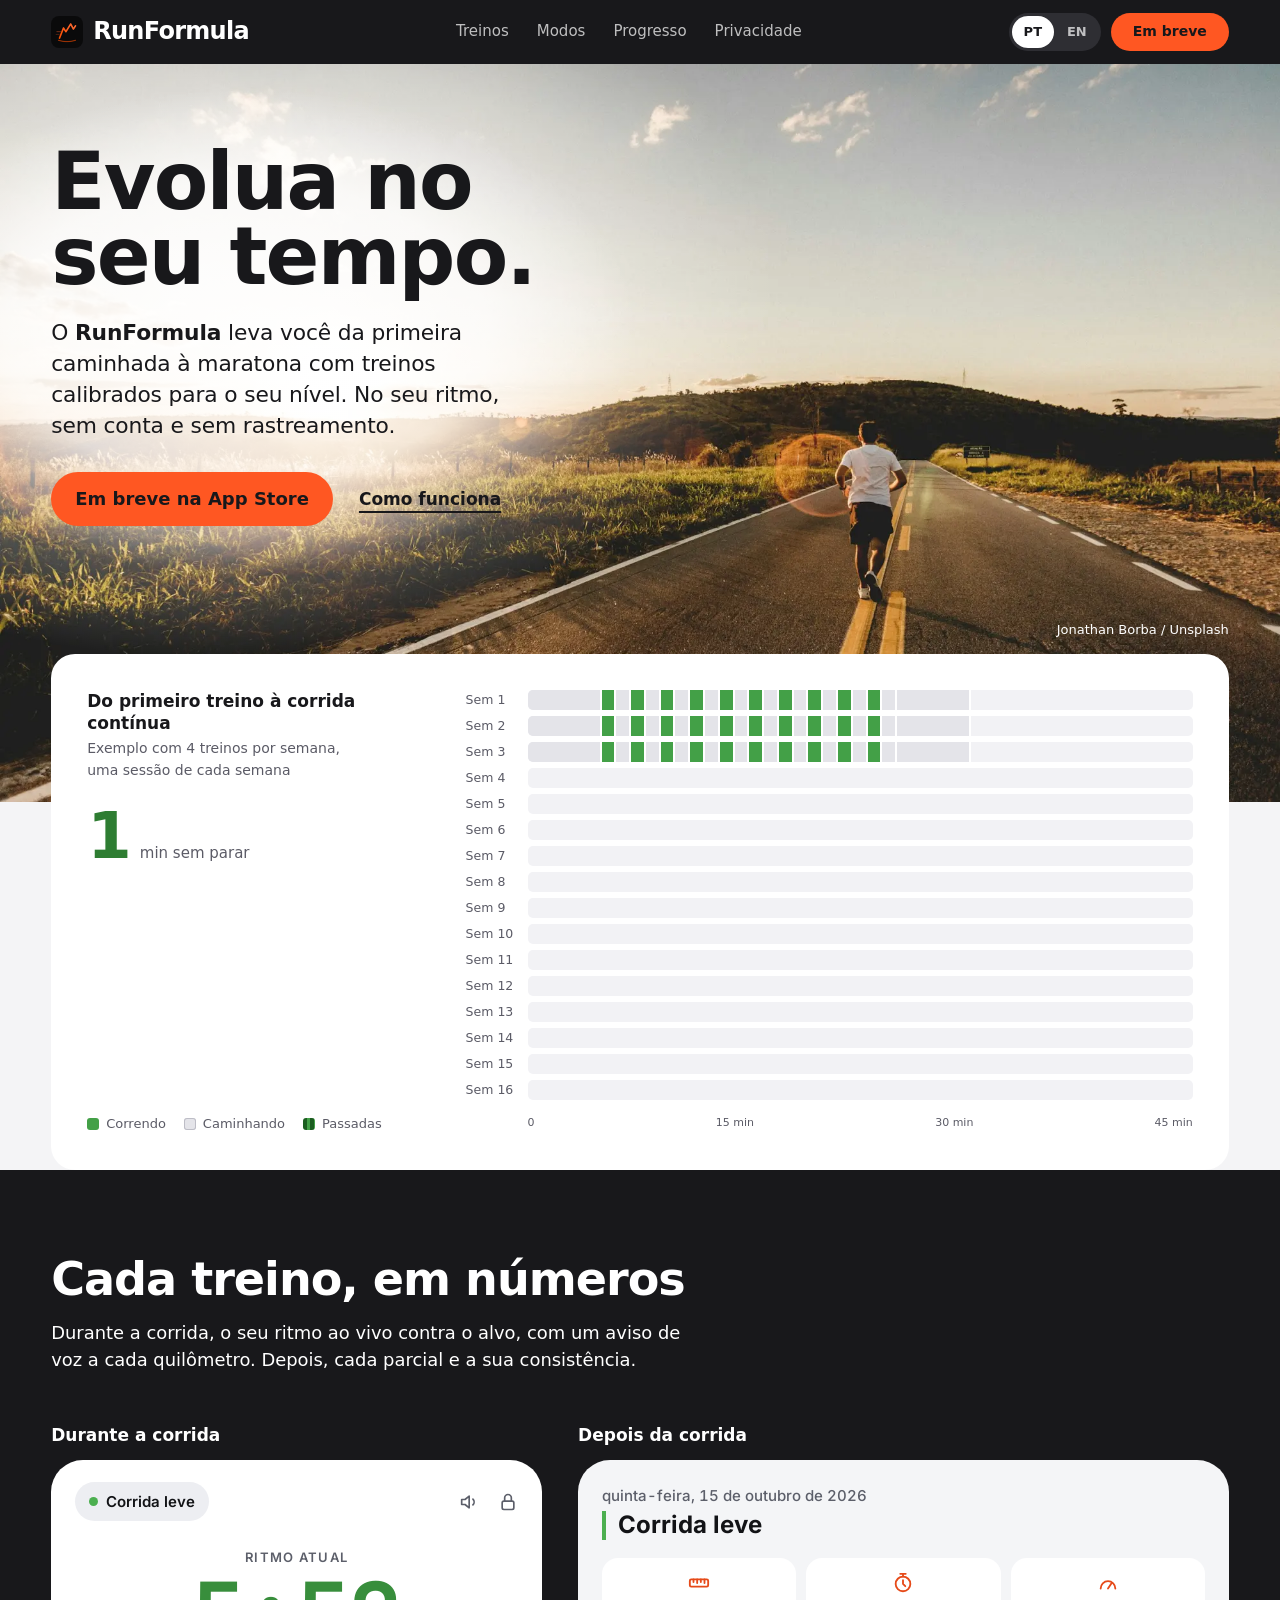
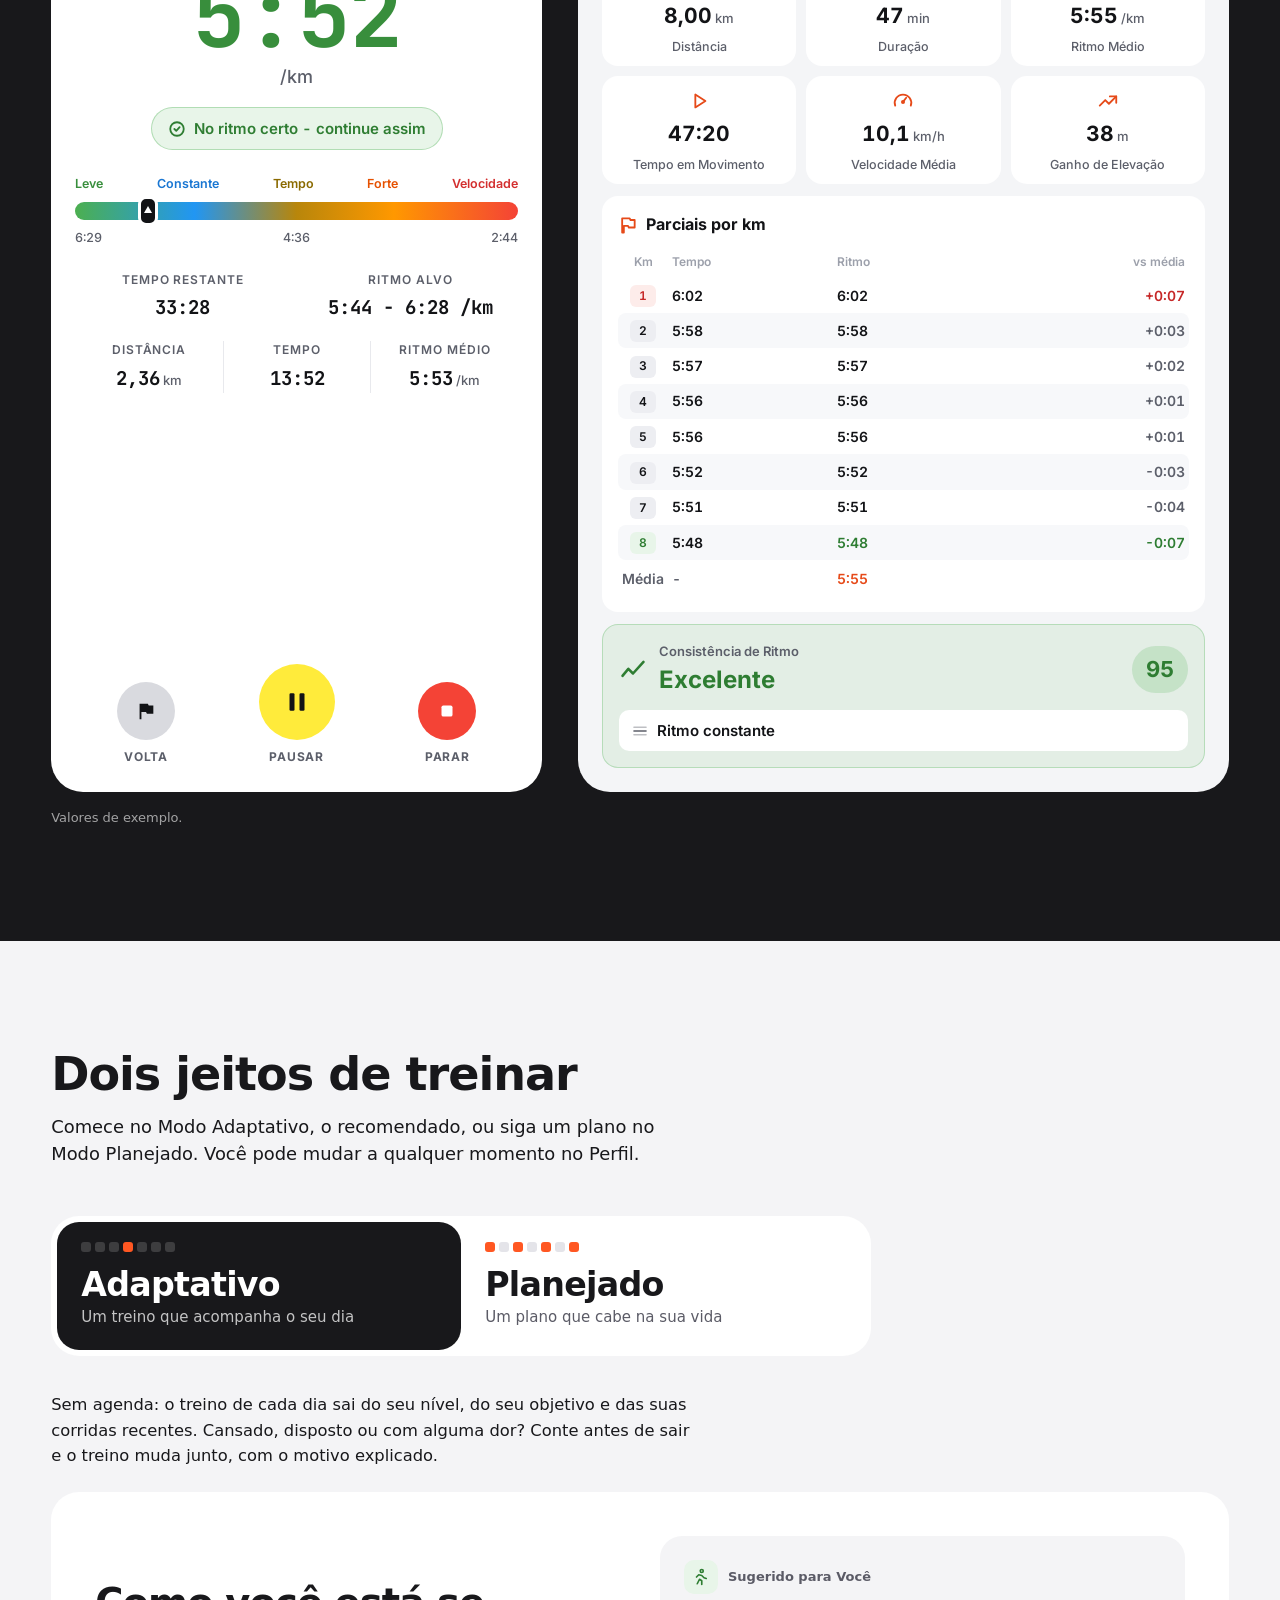
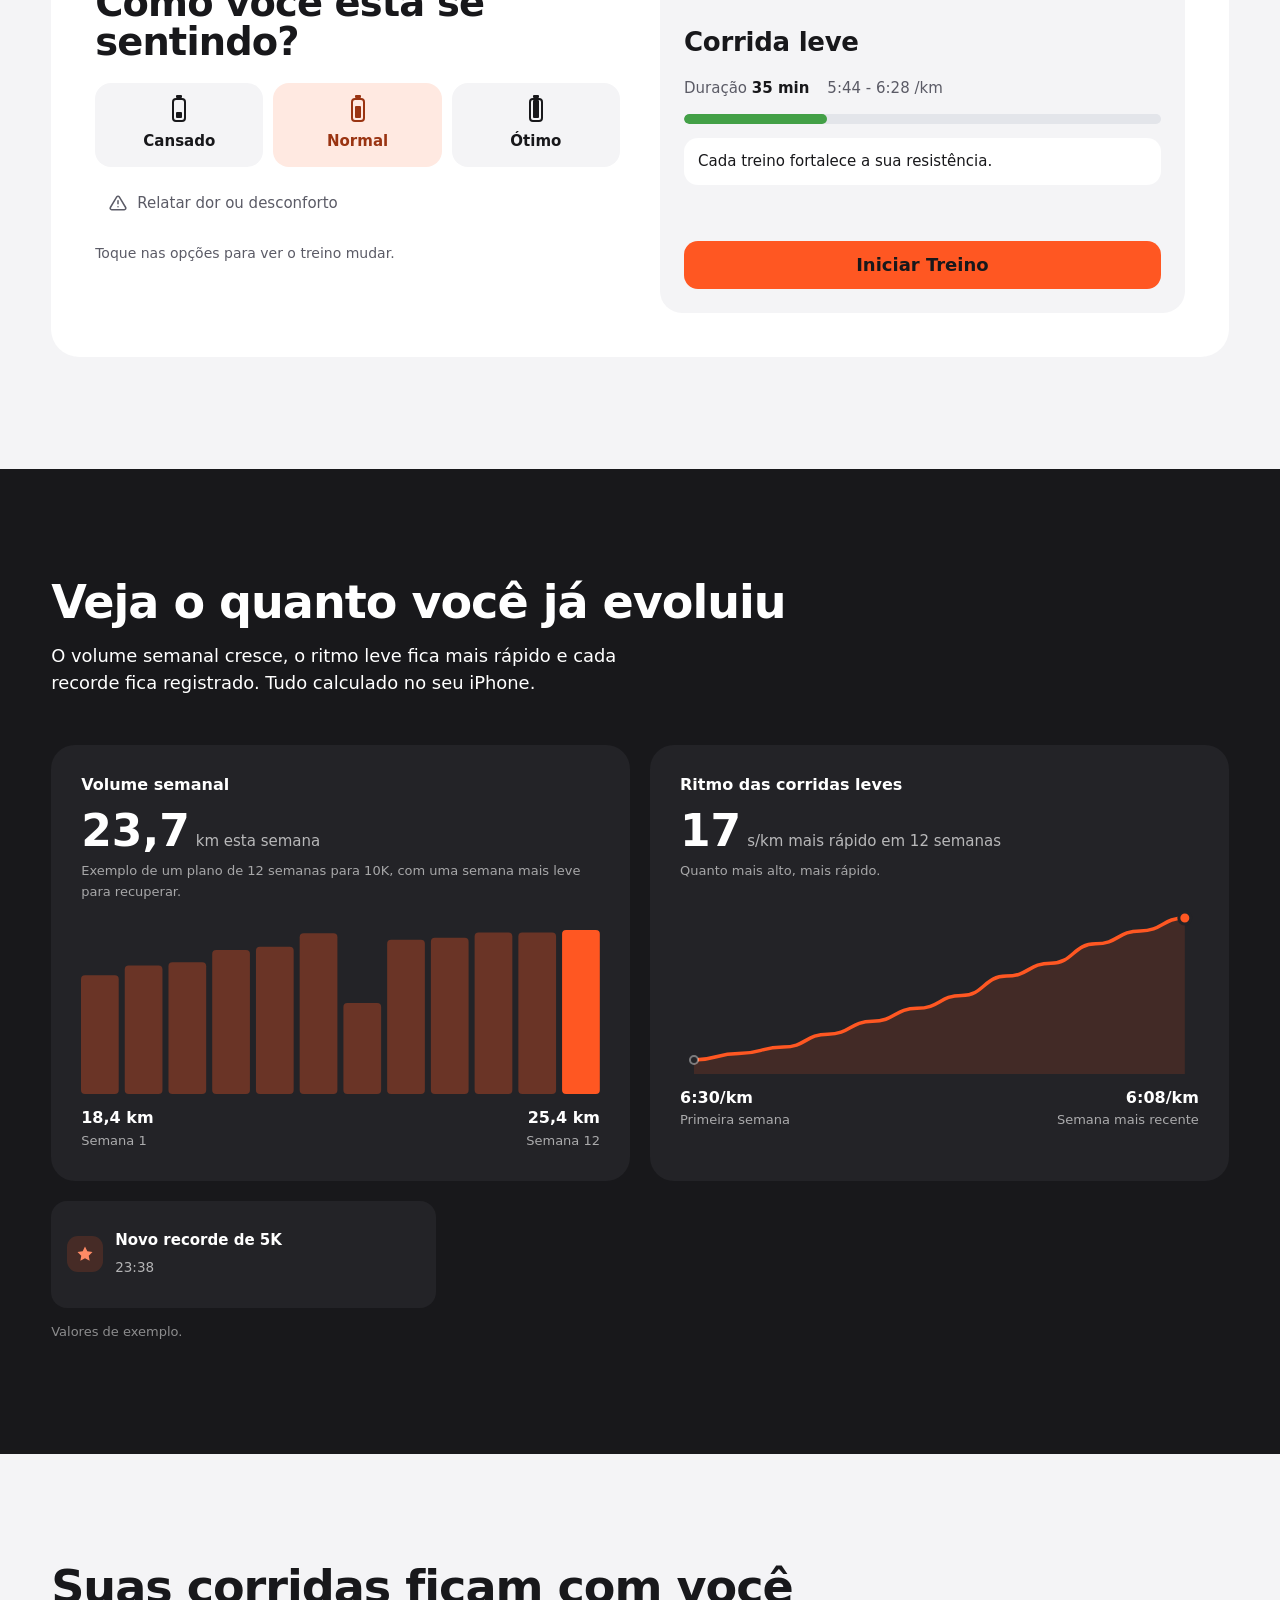
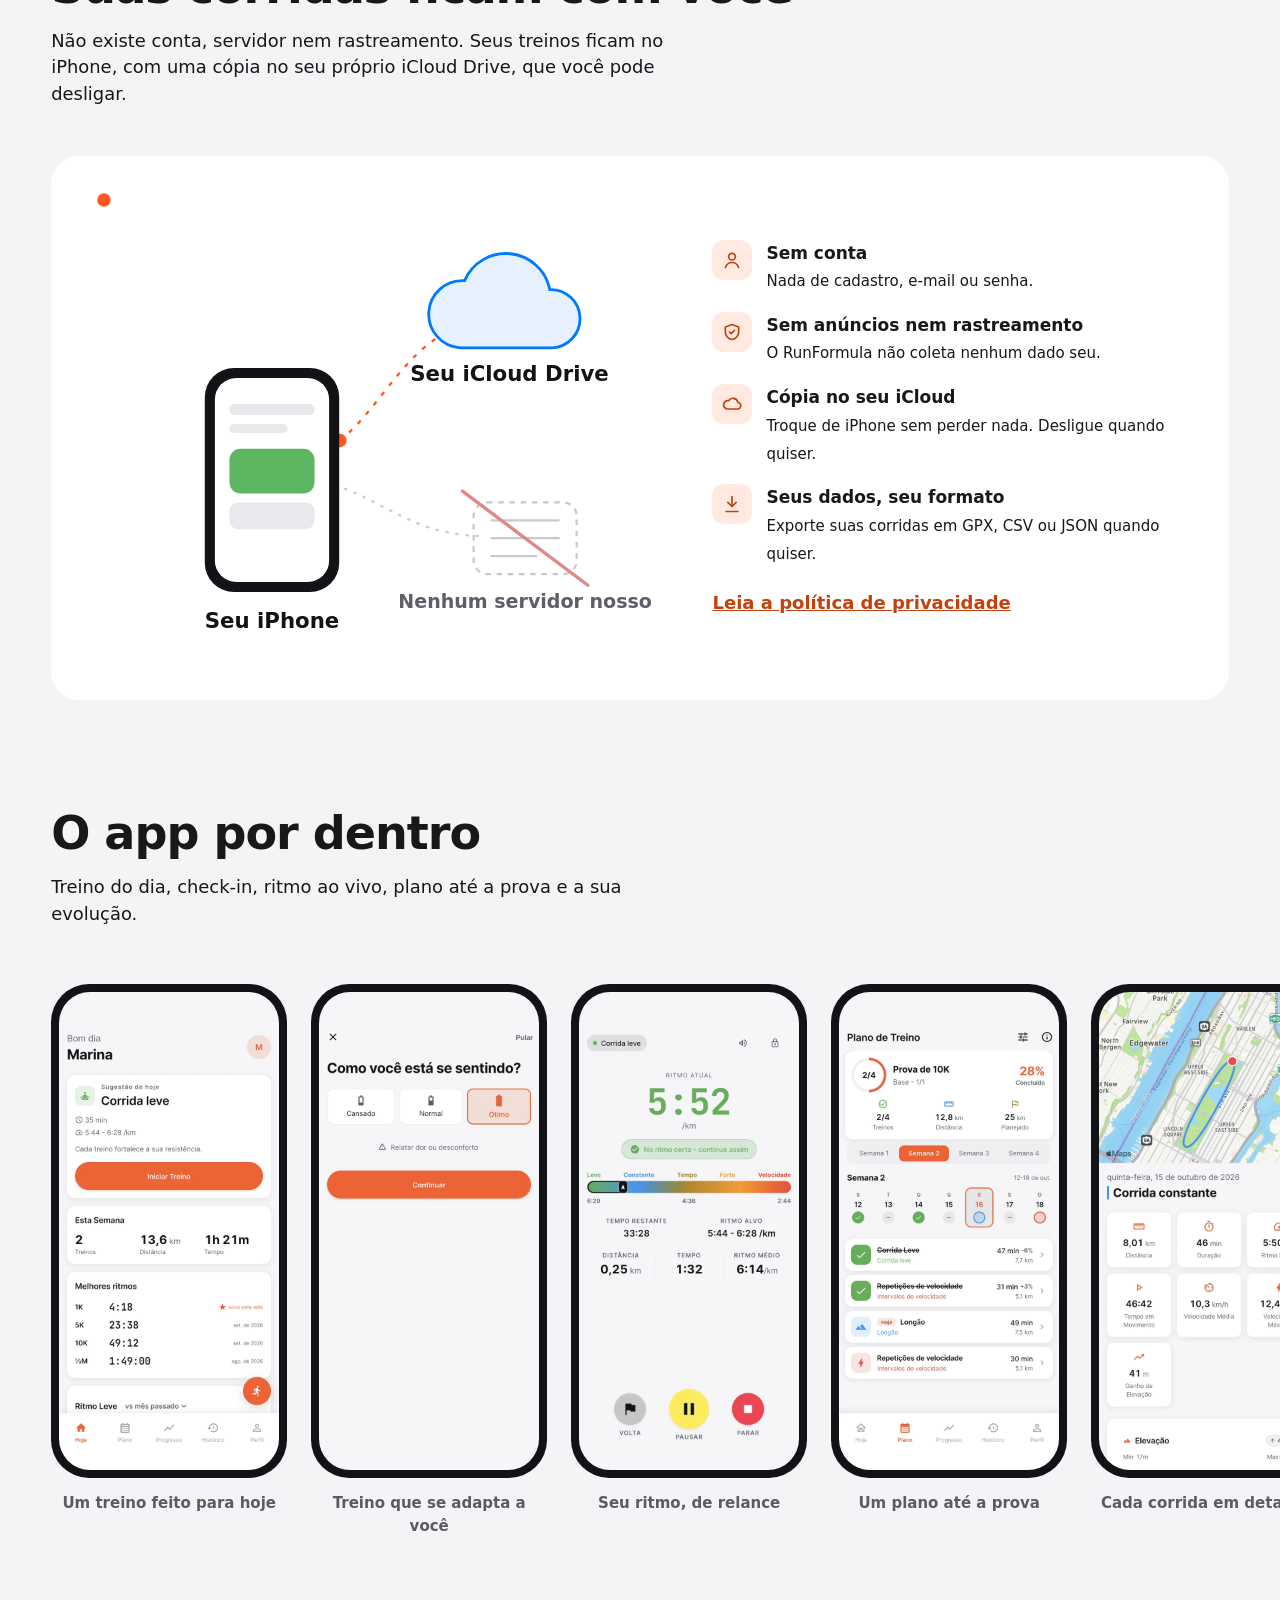
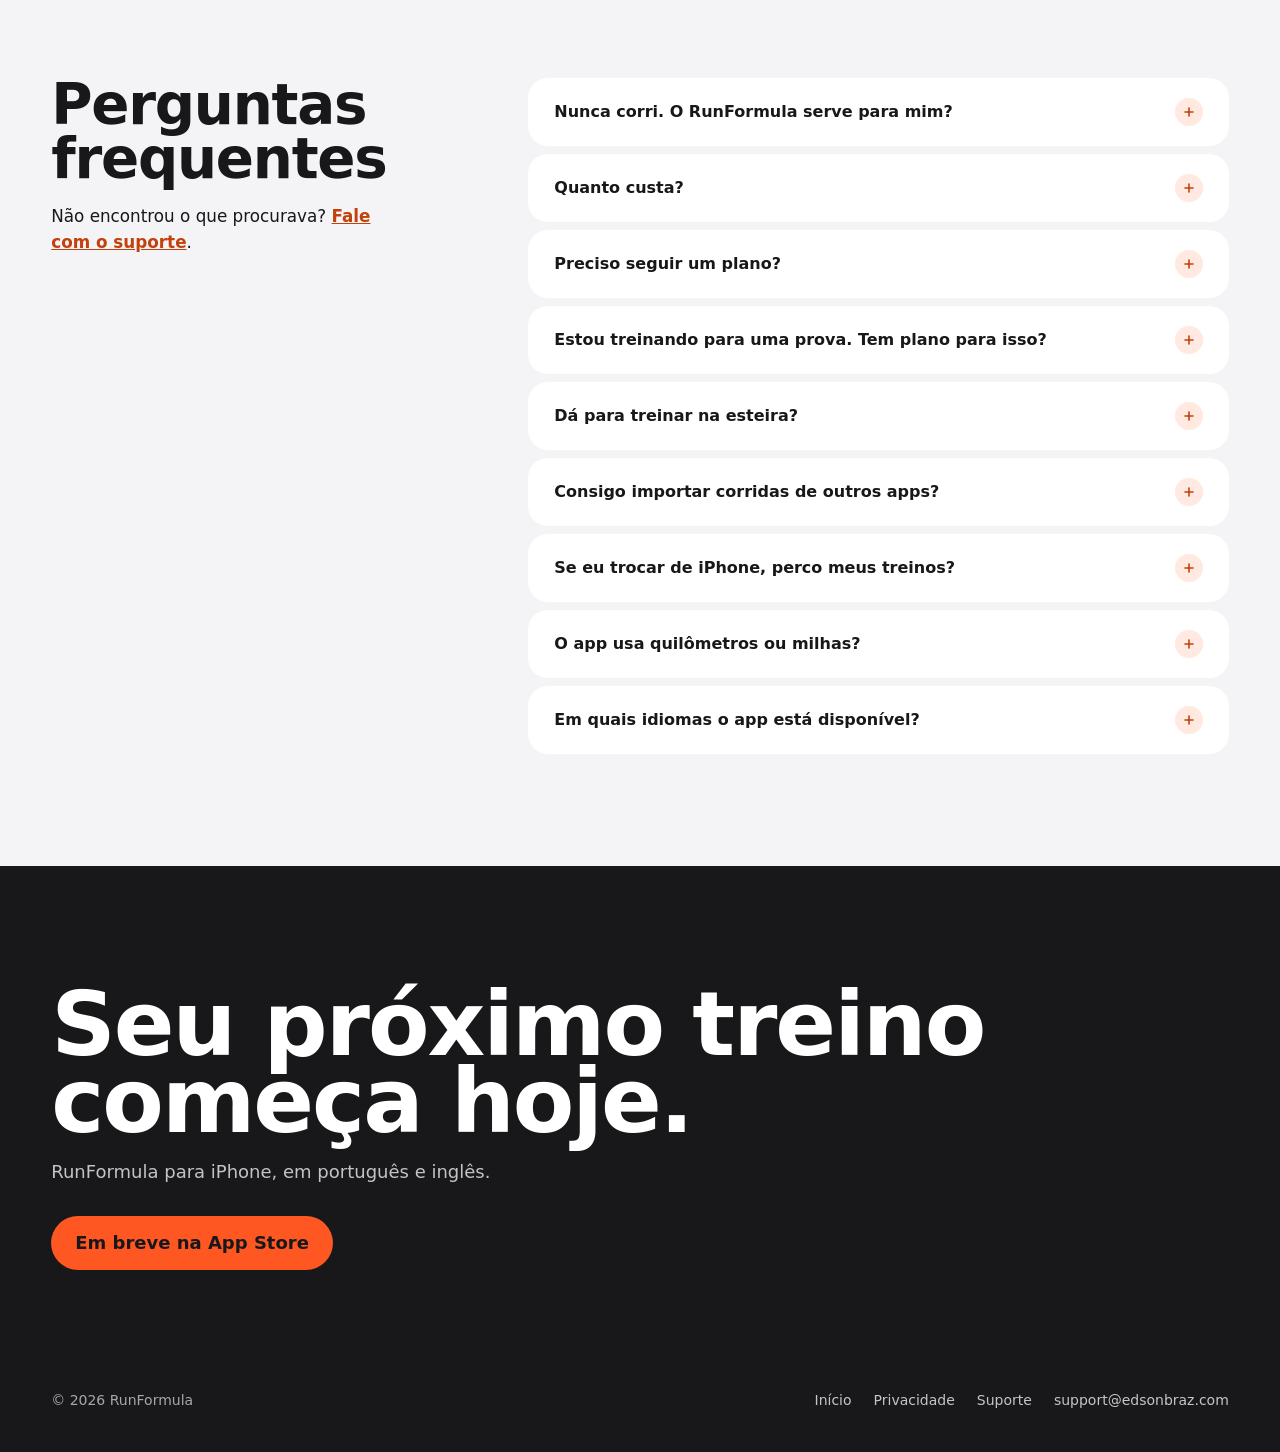
==== commit 8a1e0e70: "chore: deploy the site from runformula-src 58a92a3" ====
--- a/index.html
+++ b/index.html
@@ -1 +1 @@
-<!DOCTYPE html><html lang="pt-BR"><head><meta charset="utf-8"><meta name="viewport" content="width=device-width, initial-scale=1"><title>RunFormula: treino de corrida que evolui no seu tempo</title><meta name="description" content="O RunFormula leva você da primeira caminhada à maratona com treinos calibrados para o seu nível. No seu ritmo, sem conta e sem rastreamento."><meta name="theme-color" content="#18181B"><link rel="canonical" href="https://runformula.app/"><link rel="alternate" hreflang="pt-BR" href="https://runformula.app/"><link rel="alternate" hreflang="en" href="https://runformula.app/en/"><link rel="alternate" hreflang="x-default" href="https://runformula.app/en/"><link rel="icon" type="image/png" href="/favicon.png"><link rel="apple-touch-icon" href="/apple-touch-icon.png"><link rel="preload" href="/assets/fonts/bricolage-grotesque-latin-standard-normal.woff2" as="font" type="font/woff2" crossorigin><link rel="preload" href="/assets/fonts/figtree-latin-400-normal.woff2" as="font" type="font/woff2" crossorigin><meta property="og:type" content="website"><meta property="og:site_name" content="RunFormula"><meta property="og:locale" content="pt_BR"><meta property="og:title" content="RunFormula: treino de corrida que evolui no seu tempo"><meta property="og:description" content="O RunFormula leva você da primeira caminhada à maratona com treinos calibrados para o seu nível. No seu ritmo, sem conta e sem rastreamento."><meta property="og:url" content="https://runformula.app/"><meta property="og:image" content="https://runformula.app/assets/img/og-pt.jpg"><meta property="og:image:width" content="1200"><meta property="og:image:height" content="630"><meta name="twitter:card" content="summary_large_image"><script>document.documentElement.classList.add("js")</script><link rel="stylesheet" href="/_astro/Base.CEPc1CzK.css"></head><body><a class="skip" href="#main">Pular para o conteúdo</a><header class="nav"><div class="wrap"><a class="brand" href="/"><img src="/assets/img/icon-64.png" alt="" width="32" height="32"><span>RunFormula</span></a><nav class="nav-links" aria-label="Principal"><a href="#treinos">Treinos</a><a href="#modos">Modos</a><a href="#progresso">Progresso</a><a href="#privacidade">Privacidade</a></nav><div class="nav-end"><div class="lang" role="group" aria-label="Idioma"><a href="/" hreflang="pt-BR" lang="pt-BR" aria-current="true">PT</a><a href="/en/" hreflang="en" lang="en">EN</a></div><a class="nav-dl" href="/download/">Em breve</a></div></div></header><main id="main"><section class="hero-photo hp-road look-e look-f" aria-labelledby="h1"><img class="hp-img" src="/_astro/road-2000.GBGUGPF2.webp" srcset="/_astro/road-1000.CBSSQYrD.webp 1000w, /_astro/road-2000.GBGUGPF2.webp 2000w" sizes="100vw" width="2000" height="1334" alt="" fetchpriority="high"><div class="wrap hp-text"><div class="hp-copy"><h1 id="h1">Evolua no<br>seu tempo.</h1><p class="lede">O <strong>RunFormula</strong> leva você da primeira caminhada à maratona com treinos calibrados para o seu nível. No seu ritmo, sem conta e sem rastreamento.</p><div class="ctas"><a class="btn btn-o" href="/download/">Em breve na App Store</a><a class="btn btn-line" href="#treinos">Como funciona</a></div></div></div><p class="hp-credit">Jonathan Borba / Unsplash</p></section><div class="journey-lift look-e look-f"><div class="wrap"><figure class="journey" id="journey" aria-labelledby="jcap"><div class="j-top"><div><div class="j-title" id="jcap">Do primeiro treino à corrida contínua</div><div class="j-sub">Exemplo com 4 treinos por semana, uma sessão de cada semana</div></div><div class="j-stat" aria-hidden="true"><div class="v" id="jRun">1</div><div class="k">min sem parar</div></div></div><p class="sr">Exemplo de jornada com 4 treinos por semana, em 16 semanas: a caminhada diminui e a corrida cresce, de trechos de 1 minuto até 25 minutos sem parar, com passadas a partir da semana 13.</p><div class="j-rows" id="jRows" aria-hidden="true"></div><div class="j-scale" aria-hidden="true"><span></span><div><span>0</span><span>15 min</span><span>30 min</span><span>45 min</span></div></div><div class="legend" aria-hidden="true"><span><i class="sw-run"></i>Correndo</span><span><i class="sw-walk"></i>Caminhando</span><span><i class="sw-st"></i>Passadas</span></div><div class="toast" id="toast" aria-hidden="true"><span class="ic"><svg width="16" height="16" viewBox="0 0 24 24" fill="none" stroke="currentColor" stroke-width="2.6" stroke-linecap="round" stroke-linejoin="round" aria-hidden="true"><path d="M20 6 9 17l-5-5"/></svg></span><span id="toastText"></span></div></figure></div></div><section class="dark sec" id="treinos" aria-labelledby="nh"><div class="wrap"><div class="sec-head"><h2 id="nh">Cada treino, em números</h2><p>Durante a corrida, o seu ritmo ao vivo contra o alvo, com um aviso de voz a cada quilômetro. Depois, cada parcial e a sua consistência.</p></div><div class="sess-tabs" role="group" aria-label="Cada treino, em números"><button type="button" aria-pressed="true" aria-controls="sessLive">Durante a corrida</button><button type="button" aria-pressed="false" aria-controls="sessDetail">Depois da corrida</button></div><div class="session"><p class="sess-cap">Durante a corrida</p><p class="sess-cap">Depois da corrida</p><div class="app-ui live is-on" id="sessLive" data-ui><div class="live-top"><span class="live-chip"><i></i>Corrida leve</span><span class="live-icons" aria-hidden="true"><svg width="20" height="20" viewBox="0 0 24 24" fill="none" stroke="currentColor" stroke-width="2" stroke-linecap="round" stroke-linejoin="round"><path d="M11 5 6 9H2v6h4l5 4V5z"></path><path d="M15.5 8.5a5 5 0 0 1 0 7"></path></svg><svg width="20" height="20" viewBox="0 0 24 24" fill="none" stroke="currentColor" stroke-width="2" stroke-linecap="round" stroke-linejoin="round"><rect x="5" y="11" width="14" height="10" rx="2"></rect><path d="M8 11V7a4 4 0 0 1 8 0v4"></path></svg></span></div><p class="live-label">Ritmo atual</p><p class="live-pace app-mono" id="livePace">5:52</p><p class="live-unit">/km</p><p class="live-ok"><svg width="18" height="18" viewBox="0 0 24 24" fill="none" stroke="currentColor" stroke-width="2.4" stroke-linecap="round" stroke-linejoin="round" aria-hidden="true"><circle cx="12" cy="12" r="9"></circle><path d="m8.5 12 2.5 2.5 4.5-5"></path></svg>No ritmo certo - continue assim</p><div class="live-zones" aria-hidden="true"><div class="live-zone-names"><span>Leve</span><span>Constante</span><span>Tempo</span><span>Forte</span><span>Velocidade</span></div><div class="live-bar"><span class="live-marker" id="liveMarker" style="left:16.444444444444446%" data-slowest="389" data-fastest="164"></span></div><div class="live-scale"><span>6:29</span><span>4:36</span><span>2:44</span></div></div><div class="live-pair"><span><small>Tempo restante</small><b class="app-mono">33:28</b></span><span><small>Ritmo Alvo</small><b class="app-mono">5:44 - 6:28 /km</b></span></div><div class="live-trio"><span><small>Distância</small><b class="app-mono">2,36<em> km</em></b></span><span><small>Tempo</small><b class="app-mono">13:52<em></em></b></span><span><small>Ritmo Médio</small><b class="app-mono">5:53<em> /km</em></b></span></div><div class="live-controls" aria-hidden="true"><span><i class="lap"><svg width="22" height="22" viewBox="0 0 24 24" fill="currentColor"><path d="M5 21V4h9l1 2h5v9h-7l-1-2H7v8z"></path></svg></i>VOLTA</span><span><i class="pause"><svg width="30" height="30" viewBox="0 0 24 24" fill="currentColor"><rect x="6" y="5" width="4" height="14" rx="1"></rect><rect x="14" y="5" width="4" height="14" rx="1"></rect></svg></i>PAUSAR</span><span><i class="stop"><svg width="22" height="22" viewBox="0 0 24 24" fill="currentColor"><rect x="6" y="6" width="12" height="12" rx="2"></rect></svg></i>PARAR</span></div></div><div class="app-ui detail" id="sessDetail" data-ui><p class="det-date">quinta-feira, 15 de outubro de 2026</p><p class="det-title">Corrida leve</p><div class="det-tiles"><div class="det-tile"><svg width="22" height="22" viewBox="0 0 24 24" fill="none" stroke="currentColor" stroke-width="2" stroke-linecap="round" stroke-linejoin="round" aria-hidden="true"><rect x="2" y="8" width="20" height="8" rx="1.5"/><path d="M6 8v3M10 8v4M14 8v3M18 8v4"/></svg><b>8,00<em> km</em></b><span>Distância</span></div><div class="det-tile"><svg width="22" height="22" viewBox="0 0 24 24" fill="none" stroke="currentColor" stroke-width="2" stroke-linecap="round" stroke-linejoin="round" aria-hidden="true"><circle cx="12" cy="13" r="8"/><path d="M12 9v4l2.5 2.5M9 2h6M12 2v3"/></svg><b>47<em> min</em></b><span>Duração</span></div><div class="det-tile"><svg width="22" height="22" viewBox="0 0 24 24" fill="none" stroke="currentColor" stroke-width="2" stroke-linecap="round" stroke-linejoin="round" aria-hidden="true"><path d="M4 18a8 8 0 1 1 16 0"/><path d="M12 18l4-6"/></svg><b>5:55<em> /km</em></b><span>Ritmo Médio</span></div><div class="det-tile"><svg width="22" height="22" viewBox="0 0 24 24" fill="none" stroke="currentColor" stroke-width="2" stroke-linecap="round" stroke-linejoin="round" aria-hidden="true"><path d="M8 5v14l11-7z"/></svg><b>47:20<em></em></b><span>Tempo em Movimento</span></div><div class="det-tile"><svg width="22" height="22" viewBox="0 0 24 24" fill="none" stroke="currentColor" stroke-width="2" stroke-linecap="round" stroke-linejoin="round" aria-hidden="true"><path d="M3.5 17a9 9 0 1 1 17 0"/><path d="M12 13l3.5-4.5"/><circle cx="12" cy="13" r="1.2"/></svg><b>10,1<em> km/h</em></b><span>Velocidade Média</span></div><div class="det-tile"><svg width="22" height="22" viewBox="0 0 24 24" fill="none" stroke="currentColor" stroke-width="2" stroke-linecap="round" stroke-linejoin="round" aria-hidden="true"><path d="M3 17l6-6 4 4 8-8"/><path d="M14 7h7v7"/></svg><b>38<em> m</em></b><span>Ganho de Elevação</span></div></div><div class="det-card"><p class="det-card-title"><svg width="20" height="20" viewBox="0 0 24 24" fill="none" stroke="currentColor" stroke-width="2.2" stroke-linecap="round" stroke-linejoin="round" aria-hidden="true"><path d="M5 21V4h9l1 2h5v9h-7l-1-2H7v8z"></path></svg>Parciais por km</p><table class="det-splits"><thead><tr><th scope="col">Km</th><th scope="col">Tempo</th><th scope="col">Ritmo</th><th scope="col">vs média</th></tr></thead><tbody><tr><td><span class="n worst">1</span></td><td>6:02</td><td>6:02</td><td class="down">+0:07</td></tr><tr><td><span class="n">2</span></td><td>5:58</td><td>5:58</td><td class>+0:03</td></tr><tr><td><span class="n">3</span></td><td>5:57</td><td>5:57</td><td class>+0:02</td></tr><tr><td><span class="n">4</span></td><td>5:56</td><td>5:56</td><td class>+0:01</td></tr><tr><td><span class="n">5</span></td><td>5:56</td><td>5:56</td><td class>+0:01</td></tr><tr><td><span class="n">6</span></td><td>5:52</td><td>5:52</td><td class>-0:03</td></tr><tr><td><span class="n">7</span></td><td>5:51</td><td>5:51</td><td class>-0:04</td></tr><tr><td><span class="n best">8</span></td><td>5:48</td><td class="best">5:48</td><td class="up">-0:07</td></tr></tbody><tfoot><tr><td>Média</td><td>-</td><td>5:55</td><td></td></tr></tfoot></table></div><div class="det-consistency"><div class="dc-head"><svg width="28" height="28" viewBox="0 0 24 24" fill="none" stroke="currentColor" stroke-width="2.2" stroke-linecap="round" stroke-linejoin="round" aria-hidden="true"><path d="M3 17l5-6 4 4 9-10"></path></svg><span><small>Consistência de Ritmo</small><b>Excelente</b></span><span class="dc-score">95</span></div><p class="dc-strategy"><svg width="18" height="18" viewBox="0 0 24 24" fill="none" stroke="currentColor" stroke-width="2.2" stroke-linecap="round" aria-hidden="true"><path d="M4 12h16"></path><path d="M4 7h16" opacity=".4"></path><path d="M4 17h16" opacity=".4"></path></svg>Ritmo constante</p></div></div></div><p class="sess-example">Valores de exemplo.</p></div></section><section class="light sec" id="modos" aria-labelledby="mh"><div class="wrap"><div class="sec-head"><h2 id="mh">Dois jeitos de treinar</h2><p>No Modo Adaptativo, o app sugere o treino de cada dia. No Modo Planejado, você segue um plano até o seu objetivo. Você pode mudar a qualquer momento no Perfil.</p></div><div class="modes" role="group" aria-label="Modo de Treino"><button type="button" class="mode app-ui mode-adaptive" aria-pressed="true" aria-controls="pane-adaptive"><span class="mode-ic"><svg width="24" height="24" viewBox="0 0 24 24" fill="currentColor" aria-hidden="true"><path d="m19 9 1.25-2.75L23 5l-2.75-1.25L19 1l-1.25 2.75L15 5l2.75 1.25zm-7.5.5L9 4 6.5 9.5 1 12l5.5 2.5L9 20l2.5-5.5L17 12zM19 15l-1.25 2.75L15 19l2.75 1.25L19 23l1.25-2.75L23 19l-2.75-1.25z"/></svg></span><span class="mode-txt"><b>Modo Adaptativo</b><span class="mode-badge">Recomendado</span><span class="mode-desc">Treinos flexíveis que se adaptam ao seu dia</span></span><svg class="mode-check" width="28" height="28" viewBox="0 0 24 24" fill="currentColor" aria-hidden="true"><path class="on" d="M12 2a10 10 0 1 0 0 20 10 10 0 0 0 0-20m-2 15-5-5 1.41-1.41L10 14.17l7.59-7.59L19 8z"/><path class="off" d="M12 2a10 10 0 1 0 0 20 10 10 0 0 0 0-20m0 18a8 8 0 1 1 0-16 8 8 0 0 1 0 16"/></svg></button><button type="button" class="mode app-ui mode-planned" aria-pressed="false" aria-controls="pane-planned"><span class="mode-ic"><svg width="24" height="24" viewBox="0 0 24 24" fill="currentColor" aria-hidden="true"><path d="M19 4h-1V2h-2v2H8V2H6v2H5a2 2 0 0 0-1.99 2L3 20a2 2 0 0 0 2 2h14a2 2 0 0 0 2-2V6a2 2 0 0 0-2-2m0 16H5V10h14zM9 14H7v-2h2zm4 0h-2v-2h2zm4 0h-2v-2h2zm-8 4H7v-2h2zm4 0h-2v-2h2zm4 0h-2v-2h2z"/></svg></span><span class="mode-txt"><b>Modo Planejado</b><span class="mode-desc">Plano estruturado com agenda</span></span><svg class="mode-check" width="28" height="28" viewBox="0 0 24 24" fill="currentColor" aria-hidden="true"><path class="on" d="M12 2a10 10 0 1 0 0 20 10 10 0 0 0 0-20m-2 15-5-5 1.41-1.41L10 14.17l7.59-7.59L19 8z"/><path class="off" d="M12 2a10 10 0 1 0 0 20 10 10 0 0 0 0-20m0 18a8 8 0 1 1 0-16 8 8 0 0 1 0 16"/></svg></button></div><div class="mode-panes"><div class="mode-pane is-on" id="pane-adaptive"><div class="mode-lead"><h3>Um treino que acompanha o seu dia</h3><p>Sem agenda: o treino de cada dia sai do seu nível, do seu objetivo e das suas corridas recentes. Cansado, disposto ou com alguma dor? Conte antes de sair e o treino muda junto, com o motivo explicado.</p></div><div class="panel ci"><div><div class="ci-q" id="ciq">Como você está se sentindo?</div><div class="feel" role="group" aria-labelledby="ciq"><button type="button" data-f="tired" aria-pressed="false"><span class="batt" aria-hidden="true"><i style="height:30%"></i></span>Cansado</button><button type="button" data-f="normal" aria-pressed="true"><span class="batt" aria-hidden="true"><i style="height:60%"></i></span>Normal</button><button type="button" data-f="great" aria-pressed="false"><span class="batt" aria-hidden="true"><i style="height:90%"></i></span>Ótimo</button></div><button type="button" class="pain" id="pain" aria-pressed="false"><svg width="18" height="18" viewBox="0 0 24 24" fill="none" stroke="currentColor" stroke-width="2" stroke-linecap="round" stroke-linejoin="round" aria-hidden="true"><path d="M10.3 3.9 1.8 18a2 2 0 0 0 1.7 3h17a2 2 0 0 0 1.7-3L13.7 3.9a2 2 0 0 0-3.4 0z"/><path d="M12 9v4"/><path d="M12 17h.01"/></svg>Relatar dor ou desconforto</button><p class="ci-note">Toque nas opções para ver o treino mudar.</p></div><div class="wcard" id="wcard" aria-live="polite"><div class="wstate ws-normal is-on" data-k="normal"><div class="lab"><span class="ic"><svg width="18" height="18" viewBox="0 0 24 24" fill="none" stroke="currentColor" stroke-width="2.2" stroke-linecap="round" stroke-linejoin="round" aria-hidden="true"><circle cx="13" cy="4" r="2"/><path d="m7 21 3-6 3 2v5"/><path d="m6 12 3-3 4 1 3 3 3 1"/></svg></span><span>Sugerido para Você</span></div><p class="ins"></p><div class="ttl">Corrida leve</div><div class="meta"><span>Duração <b>35 min</b></span><span>5:44 - 6:28 /km</span></div><div class="zline" aria-hidden="true"><i></i></div><div class="why">Cada treino fortalece a sua resistência.</div><div class="go" aria-hidden="true">Iniciar Treino</div></div><div class="wstate ws-great" data-k="great" aria-hidden="true"><div class="lab"><span class="ic"><svg width="18" height="18" viewBox="0 0 24 24" fill="none" stroke="currentColor" stroke-width="2.2" stroke-linecap="round" stroke-linejoin="round" aria-hidden="true"><circle cx="13" cy="4" r="2"/><path d="m7 21 3-6 3 2v5"/><path d="m6 12 3-3 4 1 3 3 3 1"/></svg></span><span>Sugerido para Você</span></div><p class="ins">Com essa disposição, o treino de qualidade da semana vem para hoje.</p><div class="ttl">Corrida em tempo</div><div class="meta"><span>Duração <b>45 min</b></span><span>4:55 /km</span></div><div class="zline" aria-hidden="true"><i></i></div><div class="why">Cada treino fortalece a sua resistência.</div><div class="go" aria-hidden="true">Iniciar Treino</div></div><div class="wstate ws-tired" data-k="tired" aria-hidden="true"><div class="lab"><span class="ic"><svg width="18" height="18" viewBox="0 0 24 24" fill="none" stroke="currentColor" stroke-width="2.2" stroke-linecap="round" stroke-linejoin="round" aria-hidden="true"><circle cx="13" cy="4" r="2"/><path d="m7 21 3-6 3 2v5"/><path d="m6 12 3-3 4 1 3 3 3 1"/></svg></span><span>Sugerido para Você</span></div><p class="ins">Pelo que você contou, o treino de hoje ficou mais leve.</p><div class="ttl">Corrida leve</div><div class="meta"><span>Duração <b>20 min</b></span><span>5:44 - 6:28 /km</span></div><div class="zline" aria-hidden="true"><i></i></div><div class="why">Você parece cansado hoje. Um treino leve vai ajudar na recuperação.</div><div class="go" aria-hidden="true">Iniciar Treino</div></div><div class="wstate ws-pain" data-k="pain" aria-hidden="true"><div class="lab"><span class="ic"><svg width="18" height="18" viewBox="0 0 24 24" fill="none" stroke="currentColor" stroke-width="2.2" stroke-linecap="round" stroke-linejoin="round" aria-hidden="true"><path d="M21 12.8A9 9 0 1 1 11.2 3a7 7 0 0 0 9.8 9.8z"/></svg></span><span>Sugerido para Você</span></div><p class="ins">Com dor ou lesão, descansar hoje é a melhor escolha.</p><div class="ttl">Dia de Descanso</div><div class="meta"><span>Cuide de você</span></div><div class="zline" aria-hidden="true"><i></i></div><div class="why">Seu corpo precisa descansar para ficar mais forte</div></div></div></div></div><div class="mode-pane" id="pane-planned"><div class="mode-lead"><h3>Um plano que cabe na sua vida</h3><p>Um plano até o seu objetivo, nos dias que você escolhe, em ciclos de 4 semanas. Se a semana apertar, mude o treino de dia. Se a vida pedir uma pausa, o plano espera e segue com você.</p></div><div class="panel cal-wrap"><div class="cal" role="img" aria-label="Animação de quatro semanas de um plano: um treino muda de dia dentro da semana e o plano é pausado por uma semana, adiando as semanas seguintes."><div class="cal-head" aria-hidden="true"><span></span><span>S</span><span>T</span><span>Q</span><span>Q</span><span>S</span><span>S</span><span>D</span></div><div class="cal-rows" id="calRows" aria-hidden="true"></div></div><ol class="steps-list" id="calSteps"><li class="cur"><b>Seus dias, sua rotina</b><span>Treinos nos dias que você escolheu.</span></li><li><b>Mude de dia</b><span>Troque um treino de dia dentro da mesma semana.</span></li><li><b>Pause quando precisar</b><span>Ao retomar, o restante do plano é adiado pelas semanas de pausa.</span></li></ol></div></div></div></div></section><section class="dark sec" id="progresso" aria-labelledby="ph"><div class="wrap"><div class="sec-head"><h2 id="ph">Veja o quanto você já evoluiu</h2><p>O volume semanal cresce, o ritmo leve fica mais rápido e cada recorde fica registrado. Tudo calculado no seu iPhone.</p></div><div class="prog" id="prog"><div class="card-d metric"><h3>Volume semanal</h3><div class="big"><span id="volEnd">18,4</span><small>km esta semana</small></div><div class="sub">Exemplo de um plano de 12 semanas para 10K, com uma semana mais leve para recuperar.</div><svg class="chart" id="volChart" viewBox="0 0 400 150" preserveAspectRatio="none" role="img" aria-label="Volume semanal em um plano de 12 semanas para 10K, de 18,4 para 25,4 quilômetros, com a sétima semana mais leve"></svg><div class="ends"><span><b>18,4 km</b>Semana 1</span><span><b>25,4 km</b>Semana 12</span></div></div><div class="card-d metric"><h3>Ritmo das corridas leves</h3><div class="big"><span id="gain">0</span><small>s/km mais rápido em 12 semanas</small></div><div class="sub">Quanto mais alto, mais rápido.</div><svg class="chart" id="paceChart" viewBox="0 0 400 150" preserveAspectRatio="none" role="img" aria-label="Ritmo das corridas leves melhorando de 6:30 para 6:08 por quilômetro em 12 semanas"></svg><div class="ends"><span><b>6:30/km</b>Primeira semana</span><span><b>6:08/km</b>Semana mais recente</span></div></div><div class="recs"><div class="rec"><span class="ic"><svg width="18" height="18" viewBox="0 0 24 24" fill="currentColor" aria-hidden="true"><path d="m12 2 3.1 6.3 6.9 1-5 4.9 1.2 6.8L12 17.8 5.8 21l1.2-6.8-5-4.9 6.9-1z"/></svg></span><div><b>Novo recorde de 5K</b><span>23:38</span></div></div><div class="rec"><span class="ic"><svg width="18" height="18" viewBox="0 0 24 24" fill="none" stroke="currentColor" stroke-width="2.2" stroke-linecap="round" stroke-linejoin="round" aria-hidden="true"><path d="M3 17l6-6 4 4 8-8"/><path d="M14 7h7v7"/></svg></span><div><b>Três semanas constantes.</b><span>Suas corridas leves ficam 10 minutos mais longas.</span></div></div><div class="rec"><span class="ic"><svg width="18" height="18" viewBox="0 0 24 24" fill="none" stroke="currentColor" stroke-width="2.2" stroke-linecap="round" stroke-linejoin="round" aria-hidden="true"><path d="M13 2 3 14h9l-1 8 10-12h-9z"/></svg></span><div><b>12 semanas firmes!</b><span>Continue assim.</span></div></div></div><p class="example">Valores de exemplo.</p></div></div></section><section class="light sec" id="privacidade" aria-labelledby="prh"><div class="wrap"><div class="sec-head"><h2 id="prh">Suas corridas ficam com você</h2><p>Não existe conta, servidor nem rastreamento. Seus treinos ficam no iPhone, com uma cópia no seu próprio iCloud Drive, que você pode desligar.</p></div><div class="panel priv"><div class="diag" role="img" aria-label="Diagrama: os dados vão do seu iPhone apenas para o seu iCloud Drive. Não existe servidor do RunFormula."><svg viewBox="0 0 500 400" aria-hidden="true"><path class="flow" id="flowPath" d="M170 230 C 240 230, 260 110, 340 110"></path><path class="no" d="M170 250 C 240 250, 260 300, 340 300"></path><circle class="packet" r="6"><animateMotion dur="2.2s" repeatCount="indefinite"><mpath href="#flowPath"></mpath></animateMotion></circle><circle class="packet" r="6"><animateMotion dur="2.2s" begin="1.1s" repeatCount="indefinite"><mpath href="#flowPath"></mpath></animateMotion></circle><rect x="90" y="150" width="120" height="200" rx="26" fill="#121316"></rect><rect x="99" y="159" width="102" height="182" rx="19" fill="#fff"></rect><rect x="112" y="182" width="76" height="10" rx="5" fill="#E8E9ED"></rect><rect x="112" y="200" width="52" height="8" rx="4" fill="#E8E9ED"></rect><rect x="112" y="222" width="76" height="40" rx="10" fill="#4CAF50" opacity=".9"></rect><rect x="112" y="270" width="76" height="24" rx="8" fill="#E8E9ED"></rect><text x="150" y="382" text-anchor="middle" font-family="Figtree, system-ui, sans-serif" font-size="19" font-weight="700" fill="#121316">Seu iPhone</text><path d="M318 132a30 30 0 0 1 4-60 40 40 0 0 1 76 8 26 26 0 0 1 2 52z" fill="#E6F0FF" stroke="#007AFF" stroke-width="2.5"></path><text x="362" y="162" text-anchor="middle" font-family="Figtree, system-ui, sans-serif" font-size="19" font-weight="700" fill="#121316">Seu iCloud Drive</text><g opacity=".55"><rect x="330" y="270" width="92" height="64" rx="12" fill="none" stroke="#9CA0AB" stroke-width="2" stroke-dasharray="5 5"></rect><path d="M346 286h60M346 302h60M346 318h40" stroke="#9CA0AB" stroke-width="2" stroke-linecap="round"></path><path d="M320 260l112 84" stroke="#C62828" stroke-width="3" stroke-linecap="round"></path></g><text x="376" y="364" text-anchor="middle" font-family="Figtree, system-ui, sans-serif" font-size="17" font-weight="600" fill="#5C5F6A">Nenhum servidor nosso</text></svg></div><div><div class="plist"><div><span class="ic"><svg width="20" height="20" viewBox="0 0 24 24" fill="none" stroke="currentColor" stroke-width="2" stroke-linecap="round" stroke-linejoin="round" aria-hidden="true"><circle cx="12" cy="8" r="4"/><path d="M4 21c1.5-4 4.5-6 8-6s6.5 2 8 6"/></svg></span><p><b>Sem conta</b><span>Nada de cadastro, e-mail ou senha.</span></p></div><div><span class="ic"><svg width="20" height="20" viewBox="0 0 24 24" fill="none" stroke="currentColor" stroke-width="2" stroke-linecap="round" stroke-linejoin="round" aria-hidden="true"><path d="M12 3 4 6v6c0 4.5 3.4 8.3 8 9 4.6-.7 8-4.5 8-9V6l-8-3z"/><path d="m9 12 2 2 4-4"/></svg></span><p><b>Sem anúncios nem rastreamento</b><span>O RunFormula não coleta nenhum dado seu.</span></p></div><div><span class="ic"><svg width="20" height="20" viewBox="0 0 24 24" fill="none" stroke="currentColor" stroke-width="2" stroke-linecap="round" stroke-linejoin="round" aria-hidden="true"><path d="M7 18a5 5 0 1 1 .9-9.9A6 6 0 0 1 19 10a4 4 0 0 1-1 8H7z"/></svg></span><p><b>Cópia no seu iCloud</b><span>Troque de iPhone sem perder nada. Desligue quando quiser.</span></p></div><div><span class="ic"><svg width="20" height="20" viewBox="0 0 24 24" fill="none" stroke="currentColor" stroke-width="2" stroke-linecap="round" stroke-linejoin="round" aria-hidden="true"><path d="M12 3v12"/><path d="m7 10 5 5 5-5"/><path d="M5 21h14"/></svg></span><p><b>Seus dados, seu formato</b><span>Exporte suas corridas em GPX, CSV ou JSON quando quiser.</span></p></div></div><a class="more" href="/privacy/">Leia a política de privacidade</a></div></div></div></section><section class="light sec tight" id="telas" aria-labelledby="sh"><div class="wrap"><div class="sec-head"><h2 id="sh">O app por dentro</h2><p>Treino do dia, check-in, ritmo ao vivo, plano até a prova e a sua evolução.</p></div><div class="rail" tabindex="0" role="region" aria-label="Telas do aplicativo"><figure class="shot"><div class="phone"><img src="/assets/img/pt-home.webp" alt="Tela Hoje com a sugestão de treino" width="660" height="1434" loading="lazy" decoding="async"></div><figcaption>Um treino feito para hoje</figcaption></figure><figure class="shot"><div class="phone"><img src="/assets/img/pt-checkin.webp" alt="Check-in: como você está se sentindo?" width="660" height="1434" loading="lazy" decoding="async"></div><figcaption>Treino que se adapta a você</figcaption></figure><figure class="shot"><div class="phone"><img src="/assets/img/pt-live.webp" alt="Treino ao vivo com o ritmo atual" width="660" height="1434" loading="lazy" decoding="async"></div><figcaption>Seu ritmo, de relance</figcaption></figure><figure class="shot"><div class="phone"><img src="/assets/img/pt-plan.webp" alt="Plano de treino para uma prova de 10K" width="660" height="1434" loading="lazy" decoding="async"></div><figcaption>Um plano até a prova</figcaption></figure><figure class="shot"><div class="phone"><img src="/assets/img/pt-run-detail.webp" alt="Detalhe de uma corrida com mapa do percurso" width="660" height="1434" loading="lazy" decoding="async"></div><figcaption>Cada corrida em detalhes</figcaption></figure><figure class="shot"><div class="phone"><img src="/assets/img/pt-progress.webp" alt="Tela de progresso" width="660" height="1434" loading="lazy" decoding="async"></div><figcaption>Veja sua evolução</figcaption></figure></div></div></section><section class="light sec tight" id="perguntas" aria-labelledby="fh"><div class="wrap faq-layout"><div class="faq-side"><h2 id="fh">Perguntas frequentes</h2><p>Não encontrou o que procurava? <a href="/support/">Fale com o suporte</a>.</p></div><div class="faq"><details><summary>Nunca corri. Serve para mim?</summary><div class="faq-a"><p>Sim. Você começa alternando caminhada e corrida, no ritmo do seu esforço. O tempo correndo aumenta aos poucos, e o app só avança quando você estiver pronto.</p></div></details><details><summary>Quanto custa?</summary><div class="faq-a"><p>Seus primeiros 5 treinos são grátis. Depois, iniciar um treino exige o Pro, em pagamento único, sem assinatura. Seu histórico, seu progresso e as exportações continuam sempre abertos.</p></div></details><details><summary>Preciso seguir um plano?</summary><div class="faq-a"><p>Não. No Modo Adaptativo, o recomendado, o app sugere o treino de cada dia, sem agenda. Se preferir dias marcados, mude para o Modo Planejado no Perfil, a qualquer momento.</p></div></details><details><summary>Tem plano para uma prova?</summary><div class="faq-a"><p>Sim. No Modo Planejado, há planos para 5K, 10K, meia maratona e maratona, além de objetivos como manter a saúde, perder peso e ganhar velocidade. Você escolhe os dias de treino, e o plano é montado até a data da prova.</p></div></details><details><summary>Dá para treinar na esteira?</summary><div class="faq-a"><p>Sim. No modo Indoor / Esteira, a distância é medida pelo contador de passos do iPhone.</p></div></details><details><summary>Consigo importar corridas?</summary><div class="faq-a"><p>Sim. Importe arquivos GPX do Garmin, do Strava ou de outros apps. Você também pode exportar as suas corridas em GPX, CSV ou JSON quando quiser.</p></div></details><details><summary>E se eu trocar de iPhone?</summary><div class="faq-a"><p>Você não perde nada. O backup no iCloud Drive vem ligado. Ao instalar o app no iPhone novo, ele encontra a sua cópia e oferece restaurar os treinos.</p></div></details><details><summary>Usa quilômetros ou milhas?</summary><div class="faq-a"><p>Os dois. Ele começa com a unidade configurada no seu iPhone, e você pode trocar em Perfil, no item Unidades.</p></div></details><details><summary>Quais idiomas o app fala?</summary><div class="faq-a"><p>Português e inglês, inclusive nos avisos de voz durante a corrida.</p></div></details></div></div></section><section class="dark" aria-labelledby="eh"><div class="wrap end"><h2 id="eh">Seu próximo treino<br>começa hoje.</h2><p>RunFormula para iPhone, em português e inglês.</p><a class="btn btn-o" href="/download/">Em breve na App Store</a></div></section><script type="application/json" id="rf-data">{"week":"Sem","pause":"Pausa","toasts":{"4":"Blocos de corrida mais longos","8":"30 minutos correndo, só com pausas curtas","12":"Primeiras passadas!","13":"25 minutos sem parar"},"w":{"normal":["Corrida leve","35 min","5:44 - 6:28 /km","Cada treino fortalece a sua resistência.",""],"great":["Corrida em tempo","45 min","4:55 /km","Cada treino fortalece a sua resistência.","Com essa disposição, o treino de qualidade da semana vem para hoje."],"tired":["Corrida leve","20 min","5:44 - 6:28 /km","Você parece cansado hoje. Um treino leve vai ajudar na recuperação.","Pelo que você contou, o treino de hoje ficou mais leve."],"pain":["Dia de Descanso","","Cuide de você","Seu corpo precisa descansar para ficar mais forte","Com dor ou lesão, descansar hoje é a melhor escolha."]},"go":"Iniciar Treino","cal":{"E":"Leve","T":"Tempo","L":"Longão"},"paused":"Plano pausado","unit":"km","decimal":",","journey":{"sessions":[{"run":1,"segs":[["w",5],["e",1],["w",1],["e",1],["w",1],["e",1],["w",1],["e",1],["w",1],["e",1],["w",1],["e",1],["w",1],["e",1],["w",1],["e",1],["w",1],["e",1],["w",1],["e",1],["w",1],["w",5]]},{"run":3,"segs":[["e",3],["w",3],["e",2],["w",1],["e",2],["w",1],["e",2],["w",1],["e",2],["w",1],["e",2],["w",1],["e",2],["w",1],["e",2],["w",1],["e",2],["w",1],["e",2],["w",1],["e",2],["w",1],["w",4]]},{"run":10,"segs":[["e",10],["w",3],["e",10],["w",3],["e",10],["w",4]]},{"run":20,"segs":[["e",13],["st",7]]},{"run":25,"segs":[["e",25]]}],"plan":[0,0,0,0,1,1,1,1,2,2,2,2,3,4,3,4],"scale":45},"vol":[18.4,19.9,20.4,22.3,22.8,24.9,14.1,23.9,24.2,25,25,25.4],"pace":[390,389,388,386,384,382,380,377,375,372,370,368],"gain":22,"session":{"splits":[362,358,357,356,356,352,351,348],"band":[344,388],"live":["5:52","5:50","5:54","5:51"]}}</script></main><footer><div class="wrap foot"><span>© 2026 RunFormula</span><nav aria-label="Rodapé"><a href="/">Início</a><a href="/privacy/">Privacidade</a><a href="/support/">Suporte</a><a href="mailto:support@edsonbraz.com">support@edsonbraz.com</a></nav></div></footer><script type="module" src="/_astro/Base.astro_astro_type_script_index_0_lang.BvrUwCwQ.js"></script></body></html>+<!DOCTYPE html><html lang="pt-BR"><head><meta charset="utf-8"><meta name="viewport" content="width=device-width, initial-scale=1"><title>RunFormula: treino de corrida que evolui no seu tempo</title><meta name="description" content="O RunFormula leva você da primeira caminhada à maratona com treinos calibrados para o seu nível. No seu ritmo, sem conta e sem rastreamento."><meta name="theme-color" content="#18181B"><link rel="canonical" href="https://runformula.app/"><link rel="alternate" hreflang="pt-BR" href="https://runformula.app/"><link rel="alternate" hreflang="en" href="https://runformula.app/en/"><link rel="alternate" hreflang="x-default" href="https://runformula.app/en/"><link rel="icon" type="image/png" href="/favicon.png"><link rel="apple-touch-icon" href="/apple-touch-icon.png"><link rel="preload" href="/assets/fonts/bricolage-grotesque-latin-standard-normal.woff2" as="font" type="font/woff2" crossorigin><link rel="preload" href="/assets/fonts/figtree-latin-400-normal.woff2" as="font" type="font/woff2" crossorigin><meta property="og:type" content="website"><meta property="og:site_name" content="RunFormula"><meta property="og:locale" content="pt_BR"><meta property="og:title" content="RunFormula: treino de corrida que evolui no seu tempo"><meta property="og:description" content="O RunFormula leva você da primeira caminhada à maratona com treinos calibrados para o seu nível. No seu ritmo, sem conta e sem rastreamento."><meta property="og:url" content="https://runformula.app/"><meta property="og:image" content="https://runformula.app/assets/img/og-pt.jpg"><meta property="og:image:width" content="1200"><meta property="og:image:height" content="630"><meta name="twitter:card" content="summary_large_image"><script>document.documentElement.classList.add("js")</script><link rel="stylesheet" href="/_astro/Base.DsZmGr6w.css"></head><body><a class="skip" href="#main">Pular para o conteúdo</a><header class="nav"><div class="wrap"><a class="brand" href="/"><img src="/assets/img/icon-64.png" alt="" width="32" height="32"><span>RunFormula</span></a><nav class="nav-links" aria-label="Principal"><a href="#treinos">Treinos</a><a href="#modos">Modos</a><a href="#progresso">Progresso</a><a href="#privacidade">Privacidade</a></nav><div class="nav-end"><div class="lang" role="group" aria-label="Idioma"><a href="/" hreflang="pt-BR" lang="pt-BR" aria-current="true">PT</a><a href="/en/" hreflang="en" lang="en">EN</a></div><a class="nav-dl" href="/download/">Em breve</a></div></div></header><main id="main"><section class="hero-photo hp-road look-e look-f" aria-labelledby="h1"><img class="hp-img" src="/_astro/road-2000.GBGUGPF2.webp" srcset="/_astro/road-1000.CBSSQYrD.webp 1000w, /_astro/road-2000.GBGUGPF2.webp 2000w" sizes="100vw" width="2000" height="1334" alt="" fetchpriority="high"><div class="wrap hp-text"><div class="hp-copy"><h1 id="h1">Evolua no<br>seu tempo.</h1><p class="lede">O <strong>RunFormula</strong> leva você da primeira caminhada à maratona com treinos calibrados para o seu nível. No seu ritmo, sem conta e sem rastreamento.</p><div class="ctas"><a class="btn btn-o" href="/download/">Em breve na App Store</a><a class="btn btn-line" href="#treinos">Como funciona</a></div></div></div><p class="hp-credit">Jonathan Borba / Unsplash</p></section><div class="journey-lift look-e look-f"><div class="wrap"><figure class="journey" id="journey" aria-labelledby="jcap"><div class="j-top"><div><div class="j-title" id="jcap">Do primeiro treino à corrida contínua</div><div class="j-sub">Exemplo com 4 treinos por semana, uma sessão de cada semana</div></div><div class="j-stat" aria-hidden="true"><div class="v" id="jRun">1</div><div class="k">min sem parar</div></div></div><p class="sr">Exemplo de jornada com 4 treinos por semana, em 16 semanas: a caminhada diminui e a corrida cresce, de trechos de 1 minuto até 25 minutos sem parar, com passadas a partir da semana 13.</p><div class="j-rows" id="jRows" aria-hidden="true"></div><div class="j-scale" aria-hidden="true"><span></span><div><span>0</span><span>15 min</span><span>30 min</span><span>45 min</span></div></div><div class="legend" aria-hidden="true"><span><i class="sw-run"></i>Correndo</span><span><i class="sw-walk"></i>Caminhando</span><span><i class="sw-st"></i>Passadas</span></div><div class="toast" id="toast" aria-hidden="true"><span class="ic"><svg width="16" height="16" viewBox="0 0 24 24" fill="none" stroke="currentColor" stroke-width="2.6" stroke-linecap="round" stroke-linejoin="round" aria-hidden="true"><path d="M20 6 9 17l-5-5"/></svg></span><span id="toastText"></span></div></figure></div></div><section class="dark sec" id="treinos" aria-labelledby="nh"><div class="wrap"><div class="sec-head"><h2 id="nh">Cada treino, em números</h2><p>Durante a corrida, o seu ritmo ao vivo contra o alvo, com um aviso de voz a cada quilômetro. Depois, cada parcial e a sua consistência.</p></div><div class="sess-tabs" role="group" aria-label="Cada treino, em números"><button type="button" aria-pressed="true" aria-controls="sessLive">Durante a corrida</button><button type="button" aria-pressed="false" aria-controls="sessDetail">Depois da corrida</button></div><div class="session"><p class="sess-cap">Durante a corrida</p><p class="sess-cap">Depois da corrida</p><div class="app-ui live is-on" id="sessLive" data-ui><div class="live-top"><span class="live-chip"><i></i>Corrida leve</span><span class="live-icons" aria-hidden="true"><svg width="20" height="20" viewBox="0 0 24 24" fill="none" stroke="currentColor" stroke-width="2" stroke-linecap="round" stroke-linejoin="round"><path d="M11 5 6 9H2v6h4l5 4V5z"></path><path d="M15.5 8.5a5 5 0 0 1 0 7"></path></svg><svg width="20" height="20" viewBox="0 0 24 24" fill="none" stroke="currentColor" stroke-width="2" stroke-linecap="round" stroke-linejoin="round"><rect x="5" y="11" width="14" height="10" rx="2"></rect><path d="M8 11V7a4 4 0 0 1 8 0v4"></path></svg></span></div><p class="live-label">Ritmo atual</p><p class="live-pace app-mono" id="livePace">5:52</p><p class="live-unit">/km</p><p class="live-ok"><svg width="18" height="18" viewBox="0 0 24 24" fill="none" stroke="currentColor" stroke-width="2.4" stroke-linecap="round" stroke-linejoin="round" aria-hidden="true"><circle cx="12" cy="12" r="9"></circle><path d="m8.5 12 2.5 2.5 4.5-5"></path></svg>No ritmo certo - continue assim</p><div class="live-zones" aria-hidden="true"><div class="live-zone-names"><span>Leve</span><span>Constante</span><span>Tempo</span><span>Forte</span><span>Velocidade</span></div><div class="live-bar"><span class="live-marker" id="liveMarker" style="left:16.444444444444446%" data-slowest="389" data-fastest="164"></span></div><div class="live-scale"><span>6:29</span><span>4:36</span><span>2:44</span></div></div><div class="live-pair"><span><small>Tempo restante</small><b class="app-mono">33:28</b></span><span><small>Ritmo Alvo</small><b class="app-mono">5:44 - 6:28 /km</b></span></div><div class="live-trio"><span><small>Distância</small><b class="app-mono">2,36<em> km</em></b></span><span><small>Tempo</small><b class="app-mono">13:52<em></em></b></span><span><small>Ritmo Médio</small><b class="app-mono">5:53<em> /km</em></b></span></div><div class="live-controls" aria-hidden="true"><span><i class="lap"><svg width="22" height="22" viewBox="0 0 24 24" fill="currentColor"><path d="M5 21V4h9l1 2h5v9h-7l-1-2H7v8z"></path></svg></i>VOLTA</span><span><i class="pause"><svg width="30" height="30" viewBox="0 0 24 24" fill="currentColor"><rect x="6" y="5" width="4" height="14" rx="1"></rect><rect x="14" y="5" width="4" height="14" rx="1"></rect></svg></i>PAUSAR</span><span><i class="stop"><svg width="22" height="22" viewBox="0 0 24 24" fill="currentColor"><rect x="6" y="6" width="12" height="12" rx="2"></rect></svg></i>PARAR</span></div></div><div class="app-ui detail" id="sessDetail" data-ui><p class="det-date">quinta-feira, 15 de outubro de 2026</p><p class="det-title">Corrida leve</p><div class="det-tiles"><div class="det-tile"><svg width="22" height="22" viewBox="0 0 24 24" fill="none" stroke="currentColor" stroke-width="2" stroke-linecap="round" stroke-linejoin="round" aria-hidden="true"><rect x="2" y="8" width="20" height="8" rx="1.5"/><path d="M6 8v3M10 8v4M14 8v3M18 8v4"/></svg><b>8,00<em> km</em></b><span>Distância</span></div><div class="det-tile"><svg width="22" height="22" viewBox="0 0 24 24" fill="none" stroke="currentColor" stroke-width="2" stroke-linecap="round" stroke-linejoin="round" aria-hidden="true"><circle cx="12" cy="13" r="8"/><path d="M12 9v4l2.5 2.5M9 2h6M12 2v3"/></svg><b>47<em> min</em></b><span>Duração</span></div><div class="det-tile"><svg width="22" height="22" viewBox="0 0 24 24" fill="none" stroke="currentColor" stroke-width="2" stroke-linecap="round" stroke-linejoin="round" aria-hidden="true"><path d="M4 18a8 8 0 1 1 16 0"/><path d="M12 18l4-6"/></svg><b>5:55<em> /km</em></b><span>Ritmo Médio</span></div><div class="det-tile"><svg width="22" height="22" viewBox="0 0 24 24" fill="none" stroke="currentColor" stroke-width="2" stroke-linecap="round" stroke-linejoin="round" aria-hidden="true"><path d="M8 5v14l11-7z"/></svg><b>47:20<em></em></b><span>Tempo em Movimento</span></div><div class="det-tile"><svg width="22" height="22" viewBox="0 0 24 24" fill="none" stroke="currentColor" stroke-width="2" stroke-linecap="round" stroke-linejoin="round" aria-hidden="true"><path d="M3.5 17a9 9 0 1 1 17 0"/><path d="M12 13l3.5-4.5"/><circle cx="12" cy="13" r="1.2"/></svg><b>10,1<em> km/h</em></b><span>Velocidade Média</span></div><div class="det-tile"><svg width="22" height="22" viewBox="0 0 24 24" fill="none" stroke="currentColor" stroke-width="2" stroke-linecap="round" stroke-linejoin="round" aria-hidden="true"><path d="M3 17l6-6 4 4 8-8"/><path d="M14 7h7v7"/></svg><b>38<em> m</em></b><span>Ganho de Elevação</span></div></div><div class="det-card"><p class="det-card-title"><svg width="20" height="20" viewBox="0 0 24 24" fill="none" stroke="currentColor" stroke-width="2.2" stroke-linecap="round" stroke-linejoin="round" aria-hidden="true"><path d="M5 21V4h9l1 2h5v9h-7l-1-2H7v8z"></path></svg>Parciais por km</p><table class="det-splits"><thead><tr><th scope="col">Km</th><th scope="col">Tempo</th><th scope="col">Ritmo</th><th scope="col">vs média</th></tr></thead><tbody><tr><td><span class="n worst">1</span></td><td>6:02</td><td>6:02</td><td class="down">+0:07</td></tr><tr><td><span class="n">2</span></td><td>5:58</td><td>5:58</td><td class>+0:03</td></tr><tr><td><span class="n">3</span></td><td>5:57</td><td>5:57</td><td class>+0:02</td></tr><tr><td><span class="n">4</span></td><td>5:56</td><td>5:56</td><td class>+0:01</td></tr><tr><td><span class="n">5</span></td><td>5:56</td><td>5:56</td><td class>+0:01</td></tr><tr><td><span class="n">6</span></td><td>5:52</td><td>5:52</td><td class>-0:03</td></tr><tr><td><span class="n">7</span></td><td>5:51</td><td>5:51</td><td class>-0:04</td></tr><tr><td><span class="n best">8</span></td><td>5:48</td><td class="best">5:48</td><td class="up">-0:07</td></tr></tbody><tfoot><tr><td>Média</td><td>-</td><td>5:55</td><td></td></tr></tfoot></table></div><div class="det-consistency"><div class="dc-head"><svg width="28" height="28" viewBox="0 0 24 24" fill="none" stroke="currentColor" stroke-width="2.2" stroke-linecap="round" stroke-linejoin="round" aria-hidden="true"><path d="M3 17l5-6 4 4 9-10"></path></svg><span><small>Consistência de Ritmo</small><b>Excelente</b></span><span class="dc-score">95</span></div><p class="dc-strategy"><svg width="18" height="18" viewBox="0 0 24 24" fill="none" stroke="currentColor" stroke-width="2.2" stroke-linecap="round" aria-hidden="true"><path d="M4 12h16"></path><path d="M4 7h16" opacity=".4"></path><path d="M4 17h16" opacity=".4"></path></svg>Ritmo constante</p></div></div></div><p class="sess-example">Valores de exemplo.</p></div></section><section class="light sec" id="modos" aria-labelledby="mh"><div class="wrap"><div class="sec-head"><h2 id="mh">Dois jeitos de treinar</h2><p>Comece no Modo Adaptativo, o recomendado, ou siga um plano no Modo Planejado. Você pode mudar a qualquer momento no Perfil.</p></div><div class="modes" role="group" aria-label="Modo de Treino"><button type="button" class="mode" aria-pressed="true" aria-controls="pane-adaptive"><span class="mode-week" aria-hidden="true"><i></i><i></i><i></i><i class="on"></i><i></i><i></i><i></i></span><b>Adaptativo</b><span class="mode-line">Um treino que acompanha o seu dia</span></button><button type="button" class="mode" aria-pressed="false" aria-controls="pane-planned"><span class="mode-week" aria-hidden="true"><i class="on"></i><i></i><i class="on"></i><i></i><i class="on"></i><i></i><i class="on"></i></span><b>Planejado</b><span class="mode-line">Um plano que cabe na sua vida</span></button></div><div class="mode-panes"><div class="mode-pane is-on" id="pane-adaptive"><p class="mode-lead">Sem agenda: o treino de cada dia sai do seu nível, do seu objetivo e das suas corridas recentes. Cansado, disposto ou com alguma dor? Conte antes de sair e o treino muda junto, com o motivo explicado.</p><div class="panel ci"><div><div class="ci-q" id="ciq">Como você está se sentindo?</div><div class="feel" role="group" aria-labelledby="ciq"><button type="button" data-f="tired" aria-pressed="false"><span class="batt" aria-hidden="true"><i style="height:30%"></i></span>Cansado</button><button type="button" data-f="normal" aria-pressed="true"><span class="batt" aria-hidden="true"><i style="height:60%"></i></span>Normal</button><button type="button" data-f="great" aria-pressed="false"><span class="batt" aria-hidden="true"><i style="height:90%"></i></span>Ótimo</button></div><button type="button" class="pain" id="pain" aria-pressed="false"><svg width="18" height="18" viewBox="0 0 24 24" fill="none" stroke="currentColor" stroke-width="2" stroke-linecap="round" stroke-linejoin="round" aria-hidden="true"><path d="M10.3 3.9 1.8 18a2 2 0 0 0 1.7 3h17a2 2 0 0 0 1.7-3L13.7 3.9a2 2 0 0 0-3.4 0z"/><path d="M12 9v4"/><path d="M12 17h.01"/></svg>Relatar dor ou desconforto</button><p class="ci-note">Toque nas opções para ver o treino mudar.</p></div><div class="wcard" id="wcard" aria-live="polite"><div class="wstate ws-normal is-on" data-k="normal"><div class="lab"><span class="ic"><svg width="18" height="18" viewBox="0 0 24 24" fill="none" stroke="currentColor" stroke-width="2.2" stroke-linecap="round" stroke-linejoin="round" aria-hidden="true"><circle cx="13" cy="4" r="2"/><path d="m7 21 3-6 3 2v5"/><path d="m6 12 3-3 4 1 3 3 3 1"/></svg></span><span>Sugerido para Você</span></div><p class="ins"></p><div class="ttl">Corrida leve</div><div class="meta"><span>Duração <b>35 min</b></span><span>5:44 - 6:28 /km</span></div><div class="zline" aria-hidden="true"><i></i></div><div class="why">Cada treino fortalece a sua resistência.</div><div class="go" aria-hidden="true">Iniciar Treino</div></div><div class="wstate ws-great" data-k="great" aria-hidden="true"><div class="lab"><span class="ic"><svg width="18" height="18" viewBox="0 0 24 24" fill="none" stroke="currentColor" stroke-width="2.2" stroke-linecap="round" stroke-linejoin="round" aria-hidden="true"><circle cx="13" cy="4" r="2"/><path d="m7 21 3-6 3 2v5"/><path d="m6 12 3-3 4 1 3 3 3 1"/></svg></span><span>Sugerido para Você</span></div><p class="ins">Com essa disposição, o treino de qualidade da semana vem para hoje.</p><div class="ttl">Corrida em tempo</div><div class="meta"><span>Duração <b>45 min</b></span><span>4:55 /km</span></div><div class="zline" aria-hidden="true"><i></i></div><div class="why">Cada treino fortalece a sua resistência.</div><div class="go" aria-hidden="true">Iniciar Treino</div></div><div class="wstate ws-tired" data-k="tired" aria-hidden="true"><div class="lab"><span class="ic"><svg width="18" height="18" viewBox="0 0 24 24" fill="none" stroke="currentColor" stroke-width="2.2" stroke-linecap="round" stroke-linejoin="round" aria-hidden="true"><circle cx="13" cy="4" r="2"/><path d="m7 21 3-6 3 2v5"/><path d="m6 12 3-3 4 1 3 3 3 1"/></svg></span><span>Sugerido para Você</span></div><p class="ins">Pelo que você contou, o treino de hoje ficou mais leve.</p><div class="ttl">Corrida leve</div><div class="meta"><span>Duração <b>20 min</b></span><span>5:44 - 6:28 /km</span></div><div class="zline" aria-hidden="true"><i></i></div><div class="why">Você parece cansado hoje. Um treino leve vai ajudar na recuperação.</div><div class="go" aria-hidden="true">Iniciar Treino</div></div><div class="wstate ws-pain" data-k="pain" aria-hidden="true"><div class="lab"><span class="ic"><svg width="18" height="18" viewBox="0 0 24 24" fill="none" stroke="currentColor" stroke-width="2.2" stroke-linecap="round" stroke-linejoin="round" aria-hidden="true"><path d="M21 12.8A9 9 0 1 1 11.2 3a7 7 0 0 0 9.8 9.8z"/></svg></span><span>Sugerido para Você</span></div><p class="ins">Com dor ou lesão, descansar hoje é a melhor escolha.</p><div class="ttl">Dia de Descanso</div><div class="meta"><span>Cuide de você</span></div><div class="zline" aria-hidden="true"><i></i></div><div class="why">Seu corpo precisa descansar para ficar mais forte</div></div></div></div></div><div class="mode-pane" id="pane-planned"><p class="mode-lead">Um plano até o seu objetivo, nos dias que você escolhe, em ciclos de 4 semanas. Se a semana apertar, mude o treino de dia. Se a vida pedir uma pausa, o plano espera e segue com você.</p><div class="panel cal-wrap"><div class="cal" role="img" aria-label="Animação de quatro semanas de um plano: um treino muda de dia dentro da semana e o plano é pausado por uma semana, adiando as semanas seguintes."><div class="cal-head" aria-hidden="true"><span></span><span>S</span><span>T</span><span>Q</span><span>Q</span><span>S</span><span>S</span><span>D</span></div><div class="cal-rows" id="calRows" aria-hidden="true"></div></div><ol class="steps-list" id="calSteps"><li class="cur"><b>Seus dias, sua rotina</b><span>Treinos nos dias que você escolheu.</span></li><li><b>Mude de dia</b><span>Troque um treino de dia dentro da mesma semana.</span></li><li><b>Pause quando precisar</b><span>Ao retomar, o restante do plano é adiado pelas semanas de pausa.</span></li></ol></div></div></div></div></section><section class="dark sec" id="progresso" aria-labelledby="ph"><div class="wrap"><div class="sec-head"><h2 id="ph">Veja o quanto você já evoluiu</h2><p>O volume semanal cresce, o ritmo leve fica mais rápido e cada recorde fica registrado. Tudo calculado no seu iPhone.</p></div><div class="prog" id="prog"><div class="card-d metric"><h3>Volume semanal</h3><div class="big"><span id="volEnd">18,4</span><small>km esta semana</small></div><div class="sub">Exemplo de um plano de 12 semanas para 10K, com uma semana mais leve para recuperar.</div><svg class="chart" id="volChart" viewBox="0 0 400 150" preserveAspectRatio="none" role="img" aria-label="Volume semanal em um plano de 12 semanas para 10K, de 18,4 para 25,4 quilômetros, com a sétima semana mais leve"></svg><div class="ends"><span><b>18,4 km</b>Semana 1</span><span><b>25,4 km</b>Semana 12</span></div></div><div class="card-d metric"><h3>Ritmo das corridas leves</h3><div class="big"><span id="gain">0</span><small>s/km mais rápido em 12 semanas</small></div><div class="sub">Quanto mais alto, mais rápido.</div><svg class="chart" id="paceChart" viewBox="0 0 400 150" preserveAspectRatio="none" role="img" aria-label="Ritmo das corridas leves melhorando de 6:30 para 6:08 por quilômetro em 12 semanas"></svg><div class="ends"><span><b>6:30/km</b>Primeira semana</span><span><b>6:08/km</b>Semana mais recente</span></div></div><div class="recs"><div class="rec"><span class="ic"><svg width="18" height="18" viewBox="0 0 24 24" fill="currentColor" aria-hidden="true"><path d="m12 2 3.1 6.3 6.9 1-5 4.9 1.2 6.8L12 17.8 5.8 21l1.2-6.8-5-4.9 6.9-1z"/></svg></span><div><b>Novo recorde de 5K</b><span>23:38</span></div></div><div class="rec"><span class="ic"><svg width="18" height="18" viewBox="0 0 24 24" fill="none" stroke="currentColor" stroke-width="2.2" stroke-linecap="round" stroke-linejoin="round" aria-hidden="true"><path d="M3 17l6-6 4 4 8-8"/><path d="M14 7h7v7"/></svg></span><div><b>Três semanas constantes.</b><span>Suas corridas leves ficam 10 minutos mais longas.</span></div></div><div class="rec"><span class="ic"><svg width="18" height="18" viewBox="0 0 24 24" fill="none" stroke="currentColor" stroke-width="2.2" stroke-linecap="round" stroke-linejoin="round" aria-hidden="true"><path d="M13 2 3 14h9l-1 8 10-12h-9z"/></svg></span><div><b>12 semanas firmes!</b><span>Continue assim.</span></div></div></div><p class="example">Valores de exemplo.</p></div></div></section><section class="light sec" id="privacidade" aria-labelledby="prh"><div class="wrap"><div class="sec-head"><h2 id="prh">Suas corridas ficam com você</h2><p>Não existe conta, servidor nem rastreamento. Seus treinos ficam no iPhone, com uma cópia no seu próprio iCloud Drive, que você pode desligar.</p></div><div class="panel priv"><div class="diag" role="img" aria-label="Diagrama: os dados vão do seu iPhone apenas para o seu iCloud Drive. Não existe servidor do RunFormula."><svg viewBox="0 0 500 400" aria-hidden="true"><path class="flow" id="flowPath" d="M170 230 C 240 230, 260 110, 340 110"></path><path class="no" d="M170 250 C 240 250, 260 300, 340 300"></path><circle class="packet" r="6"><animateMotion dur="2.2s" repeatCount="indefinite"><mpath href="#flowPath"></mpath></animateMotion></circle><circle class="packet" r="6"><animateMotion dur="2.2s" begin="1.1s" repeatCount="indefinite"><mpath href="#flowPath"></mpath></animateMotion></circle><rect x="90" y="150" width="120" height="200" rx="26" fill="#121316"></rect><rect x="99" y="159" width="102" height="182" rx="19" fill="#fff"></rect><rect x="112" y="182" width="76" height="10" rx="5" fill="#E8E9ED"></rect><rect x="112" y="200" width="52" height="8" rx="4" fill="#E8E9ED"></rect><rect x="112" y="222" width="76" height="40" rx="10" fill="#4CAF50" opacity=".9"></rect><rect x="112" y="270" width="76" height="24" rx="8" fill="#E8E9ED"></rect><text x="150" y="382" text-anchor="middle" font-family="Figtree, system-ui, sans-serif" font-size="19" font-weight="700" fill="#121316">Seu iPhone</text><path d="M318 132a30 30 0 0 1 4-60 40 40 0 0 1 76 8 26 26 0 0 1 2 52z" fill="#E6F0FF" stroke="#007AFF" stroke-width="2.5"></path><text x="362" y="162" text-anchor="middle" font-family="Figtree, system-ui, sans-serif" font-size="19" font-weight="700" fill="#121316">Seu iCloud Drive</text><g opacity=".55"><rect x="330" y="270" width="92" height="64" rx="12" fill="none" stroke="#9CA0AB" stroke-width="2" stroke-dasharray="5 5"></rect><path d="M346 286h60M346 302h60M346 318h40" stroke="#9CA0AB" stroke-width="2" stroke-linecap="round"></path><path d="M320 260l112 84" stroke="#C62828" stroke-width="3" stroke-linecap="round"></path></g><text x="376" y="364" text-anchor="middle" font-family="Figtree, system-ui, sans-serif" font-size="17" font-weight="600" fill="#5C5F6A">Nenhum servidor nosso</text></svg></div><div><div class="plist"><div><span class="ic"><svg width="20" height="20" viewBox="0 0 24 24" fill="none" stroke="currentColor" stroke-width="2" stroke-linecap="round" stroke-linejoin="round" aria-hidden="true"><circle cx="12" cy="8" r="4"/><path d="M4 21c1.5-4 4.5-6 8-6s6.5 2 8 6"/></svg></span><p><b>Sem conta</b><span>Nada de cadastro, e-mail ou senha.</span></p></div><div><span class="ic"><svg width="20" height="20" viewBox="0 0 24 24" fill="none" stroke="currentColor" stroke-width="2" stroke-linecap="round" stroke-linejoin="round" aria-hidden="true"><path d="M12 3 4 6v6c0 4.5 3.4 8.3 8 9 4.6-.7 8-4.5 8-9V6l-8-3z"/><path d="m9 12 2 2 4-4"/></svg></span><p><b>Sem anúncios nem rastreamento</b><span>O RunFormula não coleta nenhum dado seu.</span></p></div><div><span class="ic"><svg width="20" height="20" viewBox="0 0 24 24" fill="none" stroke="currentColor" stroke-width="2" stroke-linecap="round" stroke-linejoin="round" aria-hidden="true"><path d="M7 18a5 5 0 1 1 .9-9.9A6 6 0 0 1 19 10a4 4 0 0 1-1 8H7z"/></svg></span><p><b>Cópia no seu iCloud</b><span>Troque de iPhone sem perder nada. Desligue quando quiser.</span></p></div><div><span class="ic"><svg width="20" height="20" viewBox="0 0 24 24" fill="none" stroke="currentColor" stroke-width="2" stroke-linecap="round" stroke-linejoin="round" aria-hidden="true"><path d="M12 3v12"/><path d="m7 10 5 5 5-5"/><path d="M5 21h14"/></svg></span><p><b>Seus dados, seu formato</b><span>Exporte suas corridas em GPX, CSV ou JSON quando quiser.</span></p></div></div><a class="more" href="/privacy/">Leia a política de privacidade</a></div></div></div></section><section class="light sec tight" id="telas" aria-labelledby="sh"><div class="wrap"><div class="sec-head"><h2 id="sh">O app por dentro</h2><p>Treino do dia, check-in, ritmo ao vivo, plano até a prova e a sua evolução.</p></div><div class="rail" tabindex="0" role="region" aria-label="Telas do aplicativo"><figure class="shot"><div class="phone"><img src="/assets/img/pt-home.webp" alt="Tela Hoje com a sugestão de treino" width="660" height="1434" loading="lazy" decoding="async"></div><figcaption>Um treino feito para hoje</figcaption></figure><figure class="shot"><div class="phone"><img src="/assets/img/pt-checkin.webp" alt="Check-in: como você está se sentindo?" width="660" height="1434" loading="lazy" decoding="async"></div><figcaption>Treino que se adapta a você</figcaption></figure><figure class="shot"><div class="phone"><img src="/assets/img/pt-live.webp" alt="Treino ao vivo com o ritmo atual" width="660" height="1434" loading="lazy" decoding="async"></div><figcaption>Seu ritmo, de relance</figcaption></figure><figure class="shot"><div class="phone"><img src="/assets/img/pt-plan.webp" alt="Plano de treino para uma prova de 10K" width="660" height="1434" loading="lazy" decoding="async"></div><figcaption>Um plano até a prova</figcaption></figure><figure class="shot"><div class="phone"><img src="/assets/img/pt-run-detail.webp" alt="Detalhe de uma corrida com mapa do percurso" width="660" height="1434" loading="lazy" decoding="async"></div><figcaption>Cada corrida em detalhes</figcaption></figure><figure class="shot"><div class="phone"><img src="/assets/img/pt-progress.webp" alt="Tela de progresso" width="660" height="1434" loading="lazy" decoding="async"></div><figcaption>Veja sua evolução</figcaption></figure></div></div></section><section class="light sec tight" id="perguntas" aria-labelledby="fh"><div class="wrap faq-layout"><div class="faq-side"><h2 id="fh">Perguntas frequentes</h2><p>Não encontrou o que procurava? <a href="/support/">Fale com o suporte</a>.</p></div><div class="faq"><details><summary>Nunca corri. O RunFormula serve para mim?</summary><div class="faq-a"><p>Sim. Você começa alternando caminhada e corrida, no ritmo do seu esforço. O tempo correndo aumenta aos poucos, e o app só avança quando você estiver pronto.</p></div></details><details><summary>Quanto custa?</summary><div class="faq-a"><p>Seus primeiros 5 treinos são grátis. Depois, iniciar um treino exige o Pro, em pagamento único, sem assinatura. Seu histórico, seu progresso e as exportações continuam sempre abertos.</p></div></details><details><summary>Preciso seguir um plano?</summary><div class="faq-a"><p>Não. No Modo Adaptativo, o recomendado, o app sugere o treino de cada dia, sem agenda. Se preferir dias marcados, mude para o Modo Planejado no Perfil, a qualquer momento.</p></div></details><details><summary>Estou treinando para uma prova. Tem plano para isso?</summary><div class="faq-a"><p>Sim. No Modo Planejado, há planos para 5K, 10K, meia maratona e maratona, além de objetivos como manter a saúde, perder peso e ganhar velocidade. Você escolhe os dias de treino, e o plano é montado até a data da prova.</p></div></details><details><summary>Dá para treinar na esteira?</summary><div class="faq-a"><p>Sim. No modo Indoor / Esteira, a distância é medida pelo contador de passos do iPhone.</p></div></details><details><summary>Consigo importar corridas de outros apps?</summary><div class="faq-a"><p>Sim. Importe arquivos GPX do Garmin, do Strava ou de outros apps. Você também pode exportar as suas corridas em GPX, CSV ou JSON quando quiser.</p></div></details><details><summary>Se eu trocar de iPhone, perco meus treinos?</summary><div class="faq-a"><p>Não. O backup no iCloud Drive vem ligado. Ao instalar o app no iPhone novo, ele encontra a sua cópia e oferece restaurar os treinos.</p></div></details><details><summary>O app usa quilômetros ou milhas?</summary><div class="faq-a"><p>Os dois. Ele começa com a unidade configurada no seu iPhone, e você pode trocar em Perfil, no item Unidades.</p></div></details><details><summary>Em quais idiomas o app está disponível?</summary><div class="faq-a"><p>Português e inglês, inclusive nos avisos de voz durante a corrida.</p></div></details></div></div></section><section class="dark" aria-labelledby="eh"><div class="wrap end"><h2 id="eh">Seu próximo treino<br>começa hoje.</h2><p>RunFormula para iPhone, em português e inglês.</p><a class="btn btn-o" href="/download/">Em breve na App Store</a></div></section><script type="application/json" id="rf-data">{"week":"Sem","pause":"Pausa","toasts":{"4":"Blocos de corrida mais longos","8":"30 minutos correndo, só com pausas curtas","12":"Primeiras passadas!","13":"25 minutos sem parar"},"w":{"normal":["Corrida leve","35 min","5:44 - 6:28 /km","Cada treino fortalece a sua resistência.",""],"great":["Corrida em tempo","45 min","4:55 /km","Cada treino fortalece a sua resistência.","Com essa disposição, o treino de qualidade da semana vem para hoje."],"tired":["Corrida leve","20 min","5:44 - 6:28 /km","Você parece cansado hoje. Um treino leve vai ajudar na recuperação.","Pelo que você contou, o treino de hoje ficou mais leve."],"pain":["Dia de Descanso","","Cuide de você","Seu corpo precisa descansar para ficar mais forte","Com dor ou lesão, descansar hoje é a melhor escolha."]},"go":"Iniciar Treino","cal":{"E":"Leve","T":"Tempo","L":"Longão"},"paused":"Plano pausado","unit":"km","decimal":",","journey":{"sessions":[{"run":1,"segs":[["w",5],["e",1],["w",1],["e",1],["w",1],["e",1],["w",1],["e",1],["w",1],["e",1],["w",1],["e",1],["w",1],["e",1],["w",1],["e",1],["w",1],["e",1],["w",1],["e",1],["w",1],["w",5]]},{"run":3,"segs":[["e",3],["w",3],["e",2],["w",1],["e",2],["w",1],["e",2],["w",1],["e",2],["w",1],["e",2],["w",1],["e",2],["w",1],["e",2],["w",1],["e",2],["w",1],["e",2],["w",1],["e",2],["w",1],["w",4]]},{"run":10,"segs":[["e",10],["w",3],["e",10],["w",3],["e",10],["w",4]]},{"run":20,"segs":[["e",13],["st",7]]},{"run":25,"segs":[["e",25]]}],"plan":[0,0,0,0,1,1,1,1,2,2,2,2,3,4,3,4],"scale":45},"vol":[18.4,19.9,20.4,22.3,22.8,24.9,14.1,23.9,24.2,25,25,25.4],"pace":[390,389,388,386,384,382,380,377,375,372,370,368],"gain":22,"session":{"splits":[362,358,357,356,356,352,351,348],"band":[344,388],"live":["5:52","5:50","5:54","5:51"]}}</script></main><footer><div class="wrap foot"><span>© 2026 RunFormula</span><nav aria-label="Rodapé"><a href="/">Início</a><a href="/privacy/">Privacidade</a><a href="/support/">Suporte</a><a href="mailto:support@edsonbraz.com">support@edsonbraz.com</a></nav></div></footer><script type="module" src="/_astro/Base.astro_astro_type_script_index_0_lang.C6kZZwJG.js"></script></body></html>
--- a/_astro/Base.DsZmGr6w.css
+++ b/_astro/Base.DsZmGr6w.css
@@ -0,0 +1 @@
+@font-face{font-family:Bricolage Grotesque;font-style:normal;font-weight:200 800;font-display:swap;src:url(/assets/fonts/bricolage-grotesque-latin-standard-normal.woff2)format("woff2")}@font-face{font-family:Figtree;font-style:normal;font-weight:400;font-display:swap;src:url(/assets/fonts/figtree-latin-400-normal.woff2)format("woff2")}@font-face{font-family:Figtree;font-style:normal;font-weight:500;font-display:swap;src:url(/assets/fonts/figtree-latin-500-normal.woff2)format("woff2")}@font-face{font-family:Figtree;font-style:normal;font-weight:600;font-display:swap;src:url(/assets/fonts/figtree-latin-600-normal.woff2)format("woff2")}@font-face{font-family:Figtree;font-style:normal;font-weight:700;font-display:swap;src:url(/assets/fonts/figtree-latin-700-normal.woff2)format("woff2")}:root{--asphalt:#18181b;--lane:#232327;--lane-2:#2e2e33;--rule:#34343a;--chalk:#f4f4f6;--paper:#fff;--ink:#18181b;--ink-2:#5b5b66;--line:#e6e6ea;--orange:#ff5722;--orange-hover:#ff7043;--orange-l:#ff8a65;--orange-ink:#c2410c;--orange-soft:#ffe9e1;--green:#43a047;--green-d:#1b5e20;--green-ink:#2e7d32;--green-soft:#e8f5e9;--gold:#b8860b;--walk:#e4e4e9;--display:"Bricolage Grotesque",system-ui,sans-serif;--text:"Figtree",system-ui,sans-serif;--ease:cubic-bezier(.3,.7,.3,1);--gutter:clamp(20px,4vw,64px)}*{box-sizing:border-box}html{scroll-behavior:smooth;-webkit-text-size-adjust:100%}body{background:var(--asphalt);color:#fff;font-family:var(--text);-webkit-font-smoothing:antialiased;margin:0;font-size:18px;line-height:1.55}img{max-width:100%;display:block}a{color:inherit}button{font:inherit}p{margin:0}h1,h2,h3{font-family:var(--display);font-variation-settings:"opsz" 72;letter-spacing:-.022em;margin:0;font-weight:700;line-height:.95}:focus-visible{outline:3px solid var(--orange-l);outline-offset:3px;border-radius:6px}.wrap{max-width:1440px;padding:0 var(--gutter);margin:0 auto}.skip{z-index:99;color:var(--ink);background:#fff;border-radius:10px;padding:10px 14px;font-weight:600;position:absolute;top:8px;left:-999px}.skip:focus{left:8px}.sr{clip:rect(0 0 0 0);white-space:nowrap;width:1px;height:1px;position:absolute;overflow:hidden}.nav{z-index:20;background:var(--asphalt);view-transition-name:site-nav;position:sticky;top:0}.nav .wrap{justify-content:space-between;align-items:center;gap:16px;height:64px;display:flex}.brand{font-family:var(--display);letter-spacing:-.03em;color:#fff;align-items:center;gap:10px;font-size:24px;font-weight:800;text-decoration:none;display:flex}.brand img{border-radius:8px;width:32px;height:32px}.nav-links{gap:28px;font-size:15px;font-weight:500;display:flex}.nav-links a{color:#ffffffb8;text-decoration:none}.nav-links a:hover{color:#fff}.nav-end{align-items:center;gap:10px;display:flex}.nav-dl{background:var(--orange);min-width:118px;min-height:38px;color:var(--ink);white-space:nowrap;border-radius:999px;justify-content:center;align-items:center;padding:0 14px;font-size:14px;font-weight:700;text-decoration:none;display:inline-flex}.nav-dl:hover{background:var(--orange-hover)}@media (width<=960px){.nav-links{display:none}}@media (width<=760px){.brand span{display:none}}.lang{isolation:isolate;background:var(--lane-2);border-radius:999px;gap:2px;padding:3px;font-size:13px;font-weight:600;display:flex;position:relative}.lang:before{content:"";z-index:0;width:42px;transition:transform .32s var(--ease);background:#fff;border-radius:999px;position:absolute;top:3px;bottom:3px;left:3px}.lang a{z-index:1;color:#ffffffb3;border-radius:999px;justify-content:center;align-items:center;min-width:42px;min-height:32px;padding:0 10px;text-decoration:none;transition:color .3s;display:flex;position:relative}.lang a[aria-current]{color:var(--ink)}html[lang=en] .lang:before{transform:translate(44px)}html[lang=en] .lang.to-pt:before{transform:none}html[lang=pt-BR] .lang.to-en:before{transform:translate(44px)}.lang.to-pt a[hreflang=pt-BR],.lang.to-en a[hreflang=en]{color:var(--ink)}.lang.to-pt a[hreflang=en],.lang.to-en a[hreflang=pt-BR]{color:#ffffffb3}.btn{cursor:pointer;border:0;border-radius:999px;justify-content:center;align-items:center;gap:10px;min-height:54px;padding:0 24px;font-size:18px;font-weight:700;text-decoration:none;display:inline-flex}.btn svg{flex:none}.btn-o{background:var(--orange);color:var(--ink)}.btn-o:hover{background:var(--orange-hover)}.btn-line{color:#fff;background:0 0;box-shadow:inset 0 0 0 1.5px #ffffff4d}.btn-line:hover{box-shadow:inset 0 0 0 1.5px var(--orange-l)}.btn,.nav-dl,.brand,.lang a,.feel button,.pain,.faq summary{-webkit-tap-highlight-color:transparent}.journey{background:var(--chalk);border-radius:28px;margin:0;padding:clamp(18px,3vw,30px);position:relative}.j-top{justify-content:space-between;align-items:flex-end;gap:16px;margin-bottom:18px;display:flex}.j-title{color:var(--ink);font-size:15px;font-weight:600}.j-sub{color:var(--ink-2);margin-top:2px;font-size:13px}.j-stat{text-align:right;flex:none}.j-stat .v{font-family:var(--display);color:var(--green-ink);font-variant-numeric:tabular-nums;font-size:34px;font-weight:700;line-height:1}.j-stat .k{color:var(--ink-2);margin-top:4px;font-size:12.5px}.j-rows{flex-direction:column;gap:5px;display:flex}.jr{opacity:0;transition:opacity .35s,transform .35s var(--ease);grid-template-columns:44px minmax(0,1fr);align-items:center;gap:10px;display:grid;transform:translateY(6px)}.jr.on{opacity:1;transform:none}.jr .n{color:var(--ink-2);font-variant-numeric:tabular-nums;font-size:12px}.jr .strip{border-radius:5px;height:18px;display:flex;overflow:hidden}.jr .seg{border-right:2px solid var(--chalk);transform-origin:0;height:100%;transform:scaleX(0)}.jr.on .seg{transition:transform .5s var(--ease);transform:none}.seg.w{background:var(--walk)}.seg.e{background:var(--green)}.seg.st{background:repeating-linear-gradient(90deg,var(--green-d) 0 9%,var(--green) 9% 16.6%)}.jr.pause .strip{color:var(--ink-2);border:1.5px dashed #bdbdc6;justify-content:center;align-items:center;font-size:12px}.j-scale{grid-template-columns:44px minmax(0,1fr);gap:10px;margin-top:8px;display:grid}.j-scale div{color:var(--ink-2);font-variant-numeric:tabular-nums;justify-content:space-between;font-size:11px;display:flex}.legend{color:var(--ink-2);flex-wrap:wrap;gap:6px 18px;margin-top:16px;font-size:13px;display:flex}.legend span{align-items:center;gap:7px;display:inline-flex}.legend i{border-radius:3px;width:12px;height:12px;display:block}.legend .sw-run{background:var(--green)}.legend .sw-walk{background:var(--walk);box-shadow:inset 0 0 0 1px #bdbdc6}.legend .sw-st{background:repeating-linear-gradient(90deg,var(--green-d) 0 35%,var(--green) 35% 60%)}.toast{max-width:270px;color:var(--ink);border:1px solid var(--line);opacity:0;transition:opacity .35s,transform .35s var(--ease);pointer-events:none;background:#fff;border-radius:16px;align-items:flex-start;gap:10px;padding:12px 14px;font-size:14px;font-weight:600;line-height:1.35;display:flex;position:absolute;bottom:84px;right:clamp(14px,3vw,28px);transform:translateY(10px)scale(.97);box-shadow:0 18px 40px #0000002e}.toast.show{opacity:1;transform:none}.toast .ic{background:var(--green-soft);width:28px;height:28px;color:var(--green-ink);border-radius:9px;flex:none;justify-content:center;align-items:center;display:flex}@media (width>=1100px){.jr .strip{height:20px}.j-rows{gap:6px}}.light{background:var(--chalk);color:var(--ink)}.dark{background:var(--asphalt)}.sec{padding:112px 0}.sec.tight{padding-top:0}@media (width<=860px){.sec{padding:80px 0}}@media (width<=760px){.sec{padding:64px 0}.sec-head{margin-bottom:32px}}@media (width>=1600px){.sec{padding:136px 0}}.sec-head{flex-direction:column;align-items:flex-start;gap:18px;margin-bottom:48px;display:flex}.sec-head h2{text-wrap:balance;max-width:100%;font-size:clamp(2.3rem,4.4vw,3.8rem)}.sec-head p{max-width:56ch;color:var(--ink);font-size:clamp(1.12rem,1.4vw,1.35rem);line-height:1.5}.dark .sec-head p{color:#fff}@media (width>=1100px){.sec-head h2{white-space:nowrap;font-size:clamp(2.6rem,3.6vw,3.9rem)}}.panel{background:var(--paper);border-radius:28px;padding:clamp(20px,4vw,44px)}.ci{grid-template-columns:minmax(0,1fr) minmax(0,1fr);align-items:center;gap:40px;display:grid}.ci-q{font-family:var(--display);font-variation-settings:"opsz" 72;letter-spacing:-.022em;font-size:clamp(1.8rem,3vw,2.4rem);font-weight:700;line-height:1}.feel{grid-template-columns:repeat(3,minmax(0,1fr));gap:10px;margin-top:22px;display:grid}.feel button{background:var(--chalk);cursor:pointer;min-height:84px;color:var(--ink);border:0;border-radius:16px;flex-direction:column;justify-content:center;align-items:center;gap:8px;font-size:15px;font-weight:600;transition:background .25s,color .25s;display:flex}.feel button[aria-pressed=true]{background:var(--orange-soft);color:#9a3412}.batt{border:2px solid;border-radius:4px;width:14px;height:24px;display:block;position:relative}.batt:before{content:"";background:currentColor;border-radius:1px;width:6px;height:3px;margin-left:-3px;position:absolute;top:-5px;left:50%}.batt i{background:currentColor;border-radius:1px;display:block;position:absolute;bottom:2px;left:2px;right:2px}.pain{min-height:44px;color:var(--ink-2);cursor:pointer;background:0 0;border:0;border-radius:12px;align-items:center;gap:10px;margin-top:14px;padding:0 14px;font-size:15px;display:inline-flex}.pain[aria-pressed=true]{color:#c62828;background:#feecef}.ci-note{color:var(--ink-2);margin-top:18px;font-size:14px}.wcard{background:var(--chalk);border-radius:22px;min-height:300px;display:grid}.wstate{opacity:0;visibility:hidden;flex-direction:column;grid-area:1/1;gap:14px;padding:24px;transition:opacity .25s,visibility 0s linear .25s;display:flex}.wstate.is-on{opacity:1;visibility:visible;transition:opacity .25s}.wcard .lab{color:var(--ink-2);align-items:center;gap:10px;font-size:13px;font-weight:600;display:flex}.wcard .lab .ic{background:var(--green-soft);width:34px;height:34px;color:var(--green-ink);border-radius:10px;justify-content:center;align-items:center;display:flex}.wcard .ins{color:var(--ink-2);font-size:13.5px;line-height:1.4}.wcard .ttl{letter-spacing:-.01em;font-size:26px;font-weight:700}.wcard .meta{color:var(--ink-2);flex-wrap:wrap;gap:4px 18px;font-size:15px;display:flex}.wcard .meta b{color:var(--ink);font-variant-numeric:tabular-nums;font-weight:700}.zline{background:#e3e5ea;border-radius:999px;height:10px;position:relative;overflow:hidden}.zline i{background:var(--green);transform-origin:0;width:30%;transition:transform .6s var(--ease);border-radius:999px;position:absolute;inset:0 auto 0 0;transform:scaleX(0)}.wstate.is-on .zline i{transform:none}.ws-tired .zline i{width:22%}.ws-great .zline i{background:var(--gold);width:65%}.ws-great .lab .ic{color:#8a6a00;background:#fff6da}.ws-pain .zline i{width:0}.ws-pain .lab .ic{color:#5c5f6a;background:#edeef2}.wcard .why{color:var(--ink);background:#fff;border-radius:14px;padding:12px 14px;font-size:15px}.wcard .go{background:var(--orange);min-height:48px;color:var(--ink);border-radius:14px;justify-content:center;align-items:center;margin-top:auto;font-weight:700;display:flex}@media (width<=860px){.ci{grid-template-columns:1fr;gap:28px}}.cal-wrap{grid-template-columns:minmax(0,1.25fr) minmax(0,.75fr);align-items:center;gap:40px;display:grid}.cal-head,.cal-row{grid-template-columns:64px repeat(7,minmax(0,1fr));gap:6px;display:grid}.cal-head{color:var(--ink-2);text-align:center;margin-bottom:8px;font-size:12px;font-weight:600}.cal-rows{position:relative}.cal-row{height:52px;transition:transform .7s var(--ease);margin-bottom:6px}.cal-row .wl{color:var(--ink-2);align-items:center;font-size:13px;font-weight:600;display:flex}.day{background:#f6f7f9;border-radius:12px;position:relative}.dot{z-index:2;color:#fff;transition:transform .7s var(--ease);border-radius:9px;justify-content:center;align-items:center;font-size:11.5px;font-weight:700;display:flex;position:absolute;inset:6px}.dot.E{background:var(--orange-ink)}.dot.T{background:var(--ink)}.dot.L{background:var(--ink-2)}.pauserow{height:52px;color:var(--ink-2);opacity:0;border:2px dashed #c9ccd3;border-radius:12px;justify-content:center;align-items:center;gap:8px;font-size:14px;font-weight:600;transition:opacity .5s;display:flex;position:absolute;left:70px;right:0}.pauserow.show{opacity:1}.steps-list{flex-direction:column;gap:10px;margin:0;padding:0;list-style:none;display:flex}.steps-list li{background:var(--chalk);border-radius:16px;padding:16px 18px;transition:background .3s,color .3s}.steps-list li.cur{background:var(--ink);color:#fff}.steps-list li.cur span{color:#ffffffc7}.steps-list b{font-size:17px;display:block}.steps-list span{color:var(--ink);font-size:15px}@media (width<=900px){.cal-wrap{grid-template-columns:1fr;gap:28px}.cal-head,.cal-row{grid-template-columns:40px repeat(7,minmax(0,1fr));gap:4px}.pauserow{left:44px}.dot{font-size:0;inset:8px}}.prog{grid-template-columns:repeat(2,minmax(0,1fr));gap:20px;display:grid}.card-d{background:var(--lane);border-radius:24px;flex-direction:column;padding:clamp(18px,3vw,30px);display:flex}.card-d h3{font-family:var(--text);letter-spacing:0;font-size:16px;font-weight:600;line-height:1.3}.card-d .sub{color:#fff9;margin-top:8px;font-size:13px}.big{color:#fff;font-variant-numeric:tabular-nums;margin-top:14px;font-size:44px;font-weight:700;line-height:1}.big small{font-family:var(--text);color:#ffffffad;margin-left:6px;font-size:15px;font-weight:500}.chart{width:100%;height:170px;margin-top:22px;display:block;overflow:visible}.chart .line{fill:none;stroke:var(--orange);stroke-width:3.5px;stroke-linecap:round;stroke-linejoin:round}.chart .area{fill:#ff572224}.chart .dot-end{fill:var(--orange);stroke:var(--lane);stroke-width:3px}.chart .bar{fill:#ff572252}.chart .bar.now{fill:var(--orange)}.chart .dot-start{fill:var(--lane);stroke:#fff6;stroke-width:2px}.ends{color:#ffffff9e;justify-content:space-between;gap:12px;margin-top:12px;font-size:13px;display:flex}.ends span:last-child{text-align:right}.ends b{color:#fff;font-variant-numeric:tabular-nums;font-size:16px;font-weight:600;display:block}.recs{grid-column:1/-1;grid-template-columns:repeat(3,minmax(0,1fr));gap:12px;display:grid}.rec{background:var(--lane);transition:opacity .4s,transform .4s var(--ease);border-radius:16px;align-items:center;gap:12px;padding:14px 16px;display:flex}.js .rec{opacity:0;transform:translateY(8px)}.js .rec.on{opacity:1;transform:none}.rec .ic{width:36px;height:36px;color:var(--orange-l);background:#ff572229;border-radius:11px;flex:none;justify-content:center;align-items:center;display:flex}.rec b{font-size:15px;display:block}.rec span{color:#ffffffa8;font-size:13.5px}.example{color:#ffffff80;grid-column:1/-1;margin-top:-6px;font-size:13px}@media (width<=900px){.prog,.recs{grid-template-columns:1fr}}.priv{grid-template-columns:minmax(0,1.1fr) minmax(0,.9fr);align-items:center;gap:40px;display:grid}.diag{width:100%;max-width:560px;margin:0 auto}.diag svg{width:100%;height:auto;overflow:visible}.diag .flow{fill:none;stroke:var(--orange);stroke-width:2px;stroke-dasharray:4 7;animation:1.1s linear infinite dash}.diag .off .flow{animation-play-state:paused}@keyframes dash{to{stroke-dashoffset:-22px}}.diag .no{fill:none;stroke:#c9ccd3;stroke-width:2px;stroke-dasharray:3 6}.packet{fill:var(--orange)}.plist{flex-direction:column;gap:18px;display:flex}.plist>div{gap:14px;display:flex}.plist .ic{background:var(--orange-soft);width:40px;height:40px;color:var(--orange-ink);border-radius:12px;flex:none;justify-content:center;align-items:center;display:flex}.plist b{font-size:17px;display:block}.plist span{color:var(--ink);font-size:15px}.more{color:var(--orange-ink);margin-top:22px;font-weight:600;display:inline-block}@media (width<=900px){.priv{grid-template-columns:1fr}}.rail{scroll-snap-type:x mandatory;scroll-padding-inline:var(--gutter);padding:8px var(--gutter) 28px;margin:0 calc(-1 * var(--gutter));scrollbar-width:none;gap:24px;display:flex;overflow-x:auto}.rail::-webkit-scrollbar{display:none}.shot{scroll-snap-align:start;flex:none;width:236px;margin:0}.phone{background:#121316;border-radius:38px;padding:8px}.phone img{border-radius:31px;width:100%;height:auto}.shot figcaption{color:var(--ink-2);text-align:center;margin-top:14px;font-size:15px;font-weight:600}@media (width>=1360px){.rail{margin:0;padding:8px 0 28px;overflow:visible}.shot{flex:1 1 0;width:auto;min-width:0}}.faq-layout{grid-template-columns:minmax(0,.8fr) minmax(0,1.4fr);align-items:start;gap:32px clamp(40px,6vw,120px);display:grid}.faq-side{position:sticky;top:104px}.faq-side h2{font-size:clamp(2.3rem,4.4vw,3.8rem)}.faq-side p{color:var(--ink);max-width:30ch;margin-top:18px;font-size:clamp(1.05rem,1.3vw,1.25rem)}.faq-side a{color:var(--orange-ink);font-weight:600}.faq{flex-direction:column;align-items:stretch;gap:8px;display:flex}.faq details{background:var(--paper);border-radius:20px;width:100%}.faq summary{cursor:pointer;text-wrap:balance;justify-content:space-between;align-items:center;gap:16px;min-height:44px;padding:20px 26px;font-size:clamp(1rem,1.2vw,1.12rem);font-weight:600;line-height:1.35;list-style:none;display:flex}.faq summary::-webkit-details-marker{display:none}.faq summary:after{content:"";background:var(--orange-soft) url("data:image/svg+xml,%3Csvg xmlns='http://www.w3.org/2000/svg' viewBox='0 0 24 24' fill='none' stroke='%23C2410C' stroke-width='2.4' stroke-linecap='round'%3E%3Cpath d='M12 6v12M6 12h12'/%3E%3C/svg%3E") center/16px no-repeat;width:28px;height:28px;transition:transform .35s var(--ease),background-color .3s;border-radius:50%;flex:none}.faq details.is-open summary:after{background-color:#ffd6c7;transform:rotate(45deg)}.faq-a{overflow:hidden}.faq-a p{color:var(--ink);max-width:68ch;margin:0;padding:0 26px 24px;font-size:16.5px;line-height:1.65}@media (width<=900px){.faq-layout{grid-template-columns:1fr}.faq-side{position:static}}@media (width<=760px){.faq{gap:6px}.faq details{border-radius:16px}.faq summary{gap:12px;min-height:72px;padding:14px 18px;font-size:16px}.faq summary:after{background-size:14px;width:24px;height:24px}.faq-a p{padding:0 18px 18px;font-size:16px}}.end{padding-top:120px}.end h2{font-size:clamp(2.8rem,7vw,5.8rem);line-height:.86}.end p{color:#ffffffbd;margin-top:18px;font-size:18px}.end .btn{margin-top:30px}.foot{color:#ffffff9e;flex-wrap:wrap;justify-content:space-between;gap:16px;margin-top:96px;padding-top:24px;padding-bottom:40px;font-size:14px;display:flex}@media (width<=760px){.end{padding-top:80px}.end h2{font-size:clamp(2.1rem,9vw,5.8rem)}.foot{margin-top:64px}}footer.dark .foot{margin-top:0}.foot nav{flex-wrap:wrap;gap:8px 22px;display:flex}.foot a{color:#ffffffbf;text-decoration:none}.foot a:hover{color:#fff}.doc-hero{padding:72px 0 56px}.doc-hero h1{font-size:clamp(2.8rem,6.4vw,5rem);line-height:.88}.doc-hero p{color:#ffffffc2;max-width:56ch;margin-top:20px;font-size:18px}.doc-hero .date{color:#ffffff8c;margin-top:14px;font-size:14px}.doc{background:var(--chalk);color:var(--ink);padding:64px 0 104px}.doc .wrap{grid-template-columns:240px minmax(0,1fr);align-items:start;gap:56px;display:grid}.toc{font-size:14px;position:sticky;top:88px}.toc b{color:var(--ink-2);margin-bottom:10px;font-size:13px;font-weight:600;display:block}.toc ol{color:var(--ink-2);flex-direction:column;gap:8px;margin:0;padding:0 0 0 18px;display:flex}.toc a{color:var(--ink);text-decoration:none}.toc a:hover{color:var(--orange-ink)}.prose{max-width:62ch}.prose section{margin-bottom:28px;padding-bottom:28px;scroll-margin-top:88px}.prose h2{margin-bottom:14px;font-size:clamp(1.7rem,2.8vw,2.2rem)}.prose h3{font-family:var(--text);letter-spacing:0;margin:22px 0 6px;font-size:18px;font-weight:700;line-height:1.35}.prose p,.prose li{color:#2c2e35;font-size:17px;line-height:1.65}.prose p+p,.prose ul+p{margin-top:12px}.prose ul{flex-direction:column;gap:6px;margin:10px 0 0;padding-left:22px;display:flex}.prose a{color:var(--orange-ink);font-weight:600}.prose a.btn-o{color:var(--ink)}.prose .doc-note{color:var(--ink-2);background:#fff;border-radius:18px;padding:18px 22px;font-size:15px;line-height:1.6}.doc-note a{overflow-wrap:anywhere}@media (width<=860px){.doc .wrap{grid-template-columns:1fr;gap:28px}.toc{position:static}}@media (width>=1100px){.doc .wrap{grid-template-columns:280px minmax(0,1fr);gap:clamp(56px,6vw,120px)}.prose{max-width:64ch}}.bare{flex-direction:column;justify-content:center;gap:20px;min-height:100svh;padding-top:48px;padding-bottom:48px;display:flex}.bare h1{font-size:clamp(2.6rem,7vw,4.6rem)}.bare p{color:#ffffffbf;font-size:18px}.bare .icon{border-radius:16px}.bare .btns{flex-wrap:wrap;gap:8px;display:flex}.js .reveal{opacity:0;transition:opacity .9s cubic-bezier(.2,.7,.2,1),transform .9s cubic-bezier(.2,.7,.2,1);transition-delay:var(--d,0s);transform:translateY(28px)}.js .reveal.in{opacity:1;transform:none}@view-transition{navigation:auto}::view-transition-old(root){animation:.22s both vt-out}::view-transition-new(root){animation:.32s cubic-bezier(.2,.7,.2,1) both vt-in}@keyframes vt-out{to{opacity:0}}@keyframes vt-in{0%{opacity:0;transform:translateY(8px)}}@media (prefers-reduced-motion:reduce){*,:before,:after{transition:none!important;animation:none!important}html{scroll-behavior:auto}.js .reveal{opacity:1;transform:none}::view-transition-old(root),::view-transition-new(root){animation:none}}.hero-photo{isolation:isolate;background:var(--asphalt);min-height:min(86vh,820px);color:var(--ink);position:relative;overflow:hidden}.hp-img{z-index:-2;object-fit:cover;width:100%;height:100%;position:absolute;inset:0}.hero-photo:before{content:"";z-index:-1;position:absolute;inset:0}.hp-text{padding-top:clamp(56px,10vh,120px);padding-bottom:200px}.hero-photo h1{max-width:9ch;font-size:clamp(3.2rem,7.4vw,7.6rem);line-height:.9}.hero-photo .lede{color:#2c2e35;max-width:33ch;margin-top:24px;font-size:clamp(1.12rem,1.6vw,1.34rem)}.hero-photo .ctas{flex-wrap:wrap;gap:12px;margin-top:30px;display:flex}.hero-photo .btn-line{color:var(--ink);backdrop-filter:blur(8px);box-shadow:none;background:#ffffffb8}.hero-photo .btn-line:hover{box-shadow:none;background:#fff}.hp-credit{left:var(--gutter);opacity:.75;font-size:11px;position:absolute;bottom:20px}.journey-lift{background:var(--chalk)}.journey-lift .wrap{justify-content:flex-end;display:flex}.journey-lift .journey{background:#fff;width:min(620px,100%);margin-top:-150px}.journey-lift .jr .seg{border-right-color:#fff}.journey-lift+.sec{padding-top:88px}.hp-road .hp-img{object-position:center 38%}.hp-road:before{background:linear-gradient(100deg,#ffffff9e 0%,#fff3 38%,#fff0 60%)}@media (width<=760px){.hero-photo{min-height:auto}.hp-text{padding-top:44px;padding-bottom:330px}.journey-lift+.sec{padding-top:64px}.hp-credit{left:auto;right:var(--gutter);bottom:128px}.journey-lift .journey{margin-top:-120px}.hp-road .hp-img{object-position:68% center}.hp-road:before{background:linear-gradient(#ffffffb3 0%,#ffffff40 45%,#fff0 60%)}}.btn:active,.nav-dl:active{transform:translateY(1px)}.look-e.hero-photo{min-height:min(82vh,780px)}.look-e:before{background:radial-gradient(62% 70% at 16% 30%,#ffffffa8 0%,#ffffff4d 48%,#fff0 72%)}.look-e .hp-text{padding-top:clamp(56px,9vh,104px);padding-bottom:210px}.look-e h1{font-variation-settings:"opsz" 72;letter-spacing:-.022em;max-width:none;font-size:clamp(3rem,6.2vw,6.4rem);font-weight:700;line-height:.94}.look-e .lede{color:#26272d;text-wrap:pretty;max-width:36ch;font-size:clamp(1.1rem,1.45vw,1.28rem);line-height:1.5}.look-e .ctas{align-items:center;gap:8px 22px}.look-e .btn-line{backdrop-filter:none;min-height:44px;color:var(--ink);text-underline-offset:6px;background:0 0;padding:0 4px;font-size:17px;text-decoration:underline 1.5px}.look-e .btn-line:hover{text-decoration-color:var(--orange);background:0 0}.look-e .hp-credit{top:14px;bottom:auto;left:auto;right:var(--gutter);color:var(--ink)}.journey-lift.look-e .wrap{display:block}.journey-lift.look-e .journey{border:0;border-radius:24px;grid-template-columns:minmax(240px,.72fr) minmax(0,1.6fr);grid-template-areas:"top rows""note rows""legend scale";align-items:start;gap:14px clamp(28px,4vw,64px);width:100%;margin-top:-148px;padding:clamp(22px,3vw,36px);display:grid}.look-e .j-top{flex-direction:column;grid-area:top;align-items:flex-start;gap:22px;margin:0}.look-e .j-title{font-size:17px;line-height:1.3}.look-e .j-sub{max-width:30ch;margin-top:4px;font-size:14px}.look-e .j-stat{text-align:left;align-items:baseline;gap:10px;display:flex}.look-e .j-stat .v{font-family:var(--display);font-variation-settings:"opsz" 72;letter-spacing:-.03em;color:var(--green-ink);font-size:clamp(3rem,5vw,4.2rem);font-weight:700}.look-e .j-stat .k{margin:0;font-size:15px}.look-e .j-rows{grid-area:rows;gap:6px}.look-e .jr{opacity:1;grid-template-columns:52px minmax(0,1fr);transform:none}.look-e .jr .n{font-size:12.5px}.look-e .jr .strip{background:#f2f2f5;border-radius:5px;height:18px}.look-e .jr .seg{border-right-color:#fff}.look-e .j-scale{grid-area:scale;grid-template-columns:52px minmax(0,1fr);margin:0}.look-e .j-scale div,.look-e .jr .n{font-family:var(--text);font-variant-numeric:tabular-nums}.look-e .legend{grid-area:legend;align-self:end;margin:0}.look-e .toast{background:var(--green-soft);max-width:none;box-shadow:none;color:var(--green-ink);border:0;grid-area:note;align-self:start;align-items:center;min-height:52px;position:static;transform:none}.look-e .toast .ic{background:#fff}.look-e .toast,.look-e .toast.show{opacity:1}.look-e .toast:has(#toastText:empty){display:none}@media (width>=1100px){.look-e .jr .strip{height:20px}}@media (width<=900px){.journey-lift.look-e .journey{grid-template-columns:1fr;grid-template-areas:"top""rows""scale""note""legend";margin-top:-110px}.look-e .j-top{flex-direction:row;justify-content:space-between;align-items:flex-end;width:100%}.look-e .j-stat{text-align:right;flex-direction:column;align-items:flex-end;gap:0}.look-e .j-stat .v{font-size:2.6rem}}@media (width<=760px){.look-e.hero-photo{min-height:auto}.look-e .hp-text{padding-top:40px;padding-bottom:300px}.look-e:before{background:linear-gradient(#ffffffc2 0%,#ffffff80 48%,#fff0 76%)}.look-e h1{font-size:clamp(2.7rem,12vw,3.6rem)}.look-e .hp-credit{top:auto;bottom:118px;right:var(--gutter);color:#fff}}.look-f .lede{letter-spacing:-.006em;max-width:36ch;color:var(--ink);text-wrap:pretty;font-size:clamp(1.2rem,1.7vw,1.48rem);font-weight:500;line-height:1.42}.look-f .lede strong{font-weight:700}.look-f .toast:has(#toastText:empty){visibility:hidden;display:flex}.look-f .toast{min-height:62px}.look-f .hp-copy{isolation:isolate;width:fit-content;max-width:100%;position:relative}.look-f .hp-copy:before{content:"";z-index:-1;pointer-events:none;background:radial-gradient(farthest-side at 42%,#ffffffd6 0%,#ffffffb3 62%,#fff0 100%);position:absolute;inset:-56px -88px -48px}.look-f .hp-credit{top:auto;left:auto;right:var(--gutter);opacity:1;color:#fff;font-size:13px;bottom:162px}@media (width<=900px){.look-f .hp-credit{bottom:124px}}@media (prefers-reduced-motion:reduce){.look-f .toast:has(#toastText:empty){display:none}}@media (width<=760px){.look-f .lede{max-width:none;font-size:1.14rem}}@font-face{font-family:Inter;font-style:normal;font-weight:500;font-display:swap;src:url(/assets/fonts/inter-latin-500-normal.woff2)format("woff2")}@font-face{font-family:Inter;font-style:normal;font-weight:600;font-display:swap;src:url(/assets/fonts/inter-latin-600-normal.woff2)format("woff2")}@font-face{font-family:Inter;font-style:normal;font-weight:700;font-display:swap;src:url(/assets/fonts/inter-latin-700-normal.woff2)format("woff2")}@font-face{font-family:JetBrains Mono;font-style:normal;font-weight:700;font-display:swap;src:url(/assets/fonts/jetbrains-mono-latin-700-normal.woff2)format("woff2")}.app-ui{--a-bg:#f4f5f7;--a-surface:#fff;--a-ink:#121316;--a-ink-2:#5c5f6a;--a-ink-3:#9ca0ab;--a-orange:#e64a19;--a-green:#4caf50;--a-green-ink:#2e7d32;--a-red:#f44336;color:var(--a-ink);font-variant-numeric:tabular-nums;border-radius:32px;font-family:Inter,system-ui,sans-serif}.app-mono{font-family:JetBrains Mono,ui-monospace,monospace;font-weight:700}.session{grid-template-rows:auto 1fr;grid-template-columns:minmax(0,.86fr) minmax(0,1.14fr);gap:12px clamp(20px,3vw,36px);display:grid}.sess-cap{color:#fff;font-size:17px;font-weight:600}.sess-example{color:#fff9;margin-top:16px;font-size:13px}.sess-tabs{background:var(--lane);border-radius:999px;gap:4px;margin-bottom:16px;padding:4px;display:none}.sess-tabs button{color:#ffffffb8;cursor:pointer;-webkit-tap-highlight-color:transparent;background:0 0;border:0;border-radius:999px;flex:1;min-height:44px;font-size:15px;font-weight:600;transition:background .25s,color .25s}.sess-tabs button[aria-pressed=true]{color:var(--ink);background:#fff}.live{background:var(--a-surface);text-align:center;flex-direction:column;align-items:center;padding:22px 24px 26px;display:flex}.live-top{justify-content:space-between;align-self:stretch;align-items:center;display:flex}.live-chip{background:#edeef2;border-radius:999px;align-items:center;gap:8px;padding:8px 14px;font-size:15px;font-weight:600;display:inline-flex}.live-chip i{background:var(--a-green);border-radius:50%;width:9px;height:9px}.live-icons{color:var(--a-ink-2);gap:18px;display:flex}.live-label{letter-spacing:.1em;text-transform:uppercase;color:var(--a-ink-2);margin-top:26px;font-size:13px;font-weight:600}.live-pace{letter-spacing:-.02em;color:#388e3c;margin-top:4px;font-size:clamp(4.2rem,7vw,5.6rem);line-height:1}.live-unit{color:var(--a-ink-2);margin-top:2px;font-size:18px}.live-ok{color:var(--a-green-ink);background:#e8f5e9;border:1px solid #4caf5059;border-radius:999px;align-items:center;gap:8px;margin-top:16px;padding:9px 16px;font-size:15px;font-weight:600;display:inline-flex}.live-zones{align-self:stretch;margin-top:24px}.live-zone-names{justify-content:space-between;font-size:12.5px;font-weight:600;display:flex}.live-zone-names span:first-child{color:#388e3c}.live-zone-names span:nth-child(2){color:#1976d2}.live-zone-names span:nth-child(3){color:#8a6a00}.live-zone-names span:nth-child(4){color:#e65100}.live-zone-names span:nth-child(5){color:#d32f2f}.live-bar{background:linear-gradient(90deg,#4caf50 0%,#2196f3 27%,#b8860b 50%,#ff9800 72%,#f44336 100%);border-radius:999px;height:18px;margin-top:8px;position:relative}.live-marker{background:var(--a-ink);width:20px;height:30px;transition:left .8s var(--ease);border:3px solid #fff;border-radius:8px;margin-left:-10px;position:absolute;top:-6px}.live-marker:after{content:"";border:4px solid #0000;border-top:0;border-bottom:7px solid #fff;margin-left:-4px;position:absolute;top:7px;left:50%}.live-scale{color:var(--a-ink-2);justify-content:space-between;margin-top:8px;font-size:12.5px;display:flex}.live-pair{grid-template-columns:1fr 1fr;align-self:stretch;gap:12px;margin-top:24px;display:grid}.live-pair span,.live-trio span{flex-direction:column;gap:4px;display:flex}.live-pair small,.live-trio small{letter-spacing:.08em;text-transform:uppercase;color:var(--a-ink-2);font-size:12px;font-weight:600}.live-pair b{font-size:19px}.live-trio{grid-template-columns:repeat(3,1fr);align-self:stretch;margin-top:18px;display:grid}.live-trio span+span{border-left:1px solid #e8e9ed}.live-trio b{font-size:19px}.live-trio em,.det-tile em{color:var(--a-ink-2);font-family:Inter,system-ui,sans-serif;font-size:13px;font-style:normal;font-weight:500}.live-controls{justify-content:space-around;align-self:stretch;align-items:flex-end;margin-top:auto;padding-top:30px;display:flex}.live-controls span{letter-spacing:.06em;color:var(--a-ink-2);flex-direction:column;align-items:center;gap:8px;font-size:12px;font-weight:700;display:flex}.live-controls i{border-radius:50%;place-items:center;display:grid}.live-controls .lap{width:58px;height:58px;color:var(--a-ink);background:#d9dadf}.live-controls .pause{width:76px;height:76px;color:var(--a-ink);background:#ffeb3b}.live-controls .stop{background:var(--a-red);color:#fff;width:58px;height:58px}.detail{background:var(--a-bg);padding:24px}.det-date{color:var(--a-ink-2);font-size:15px}.det-title{border-left:4px solid var(--a-green);margin-top:4px;padding-left:12px;font-size:24px;font-weight:700;line-height:1.2}.det-tiles{grid-template-columns:repeat(3,minmax(0,1fr));gap:10px;margin-top:18px;display:grid}.det-tile{background:var(--a-surface);text-align:center;border-radius:16px;flex-direction:column;align-items:center;gap:6px;padding:14px 8px 12px;display:flex}.det-tile svg{color:var(--a-orange)}.det-tile b{font-size:21px;font-weight:700}.det-tile span{color:var(--a-ink-2);font-size:12.5px;line-height:1.25}.det-card{background:var(--a-surface);border-radius:16px;margin-top:12px;padding:16px}.det-card-title{align-items:center;gap:8px;font-size:16px;font-weight:700;display:flex}.det-card-title svg{color:var(--a-orange)}.det-splits{border-collapse:collapse;width:100%;margin-top:10px;font-size:14px}.det-splits th{color:var(--a-ink-3);text-align:left;padding:6px 4px;font-size:12px;font-weight:600}.det-splits th:first-child,.det-splits td:first-child{text-align:center;width:44px}.det-splits th:last-child,.det-splits td:last-child{text-align:right}.det-splits td{padding:6px 4px;font-weight:600}.det-splits tbody tr:nth-child(2n) td{background:#f7f8fa}.det-splits tbody tr td:first-child{border-radius:8px 0 0 8px}.det-splits tbody tr td:last-child{border-radius:0 8px 8px 0}.det-splits .n{background:#edeef2;border-radius:6px;place-items:center;min-width:26px;height:22px;font-size:12px;display:inline-grid}.det-splits .n.best{color:var(--a-green-ink);background:#e8f5e9}.det-splits .n.worst{color:#c62828;background:#fdecea}.det-splits td.best,.det-splits td.up{color:var(--a-green-ink)}.det-splits td.down{color:#c62828}.det-splits td:last-child:not(.up):not(.down){color:var(--a-ink-2)}.det-splits tfoot td{color:var(--a-ink-2);padding-top:8px}.det-splits tfoot td:nth-child(3){color:var(--a-orange)}.det-consistency{background:#4caf501a;border:1px solid #4caf504d;border-radius:16px;margin-top:12px;padding:16px}.dc-head{color:var(--a-green-ink);align-items:center;gap:12px;display:flex}.dc-head span:nth-child(2){flex-direction:column;flex:1;display:flex}.dc-head small{color:var(--a-ink-2);font-size:13px;font-weight:600}.dc-head b{font-size:24px;font-weight:700}.dc-score{background:#4caf5033;border-radius:999px;padding:6px 14px;font-size:22px;font-weight:700}.dc-strategy{background:var(--a-surface);color:var(--a-ink);border-radius:10px;align-items:center;gap:8px;margin-top:12px;padding:9px 12px;font-size:15px;font-weight:600;display:flex}.dc-strategy svg{color:var(--a-ink-2)}@media (width<=900px){.session{grid-template-rows:none;grid-template-columns:1fr}.session .sess-cap:nth-child(2){order:3;margin-top:20px}.live{order:2}.detail{order:4}.live-controls{margin-top:0}.js .sess-tabs{display:flex}.js .session .sess-cap,.js .session .app-ui:not(.is-on){display:none}}@media (width<=420px){.det-tiles{grid-template-columns:repeat(2,minmax(0,1fr))}.live,.detail{padding:18px}.live-pair b,.live-trio b{font-size:16px}}.store-badge{border-radius:12px;margin:-4px;padding:4px;display:inline-flex}.store-badge img{width:auto;height:54px;display:block}.trademark{color:#ffffff8c;flex-basis:100%;margin-top:4px;font-size:12.5px}.modes{isolation:isolate;background:var(--paper);border-radius:28px;grid-template-columns:repeat(2,minmax(0,1fr));max-width:820px;margin-bottom:36px;padding:6px;display:grid;position:relative}.modes:before{content:"";z-index:-1;background:var(--ink);width:calc(50% - 6px);transition:transform .45s var(--ease);border-radius:22px;position:absolute;top:6px;bottom:6px;left:6px}.modes:has(.mode:last-child[aria-pressed=true]):before{transform:translate(100%)}.mode{color:var(--ink-2);text-align:left;cursor:pointer;-webkit-tap-highlight-color:transparent;background:0 0;border:0;border-radius:22px;flex-direction:column;align-items:flex-start;gap:6px;padding:20px 24px 22px;transition:color .3s;display:flex}.mode b{font-family:var(--display);font-variation-settings:"opsz" 72;letter-spacing:-.022em;color:var(--ink);font-size:clamp(1.6rem,2.6vw,2.2rem);font-weight:700;line-height:1;transition:color .3s}.mode-line{font-size:15px;line-height:1.4}.mode[aria-pressed=true]{color:#ffffffbd}.mode[aria-pressed=true] b{color:#fff}.mode-week{gap:4px;margin-bottom:10px;display:flex}.mode-week i{background:var(--walk);border-radius:3px;width:10px;height:10px;transition:background-color .3s}.mode[aria-pressed=true] .mode-week i{background:#ffffff29}.mode .mode-week i.on{background:var(--orange)}.mode-lead{max-width:62ch;color:var(--ink);margin-bottom:24px;font-size:clamp(1.02rem,1.2vw,1.15rem)}html:not(.js) .mode-pane+.mode-pane{margin-top:56px}.js .mode-panes{display:grid}.js .mode-pane{opacity:0;visibility:hidden;grid-area:1/1;transition:opacity .25s,visibility 0s linear .25s}.js .mode-pane.is-on{opacity:1;visibility:visible;transition:opacity .25s}@media (width<=760px){.modes{border-radius:24px;max-width:none;margin-bottom:28px}.modes:before{border-radius:18px}.mode{border-radius:18px;padding:16px 16px 18px}.mode b{font-size:1.5rem}.mode-line{font-size:14px}}
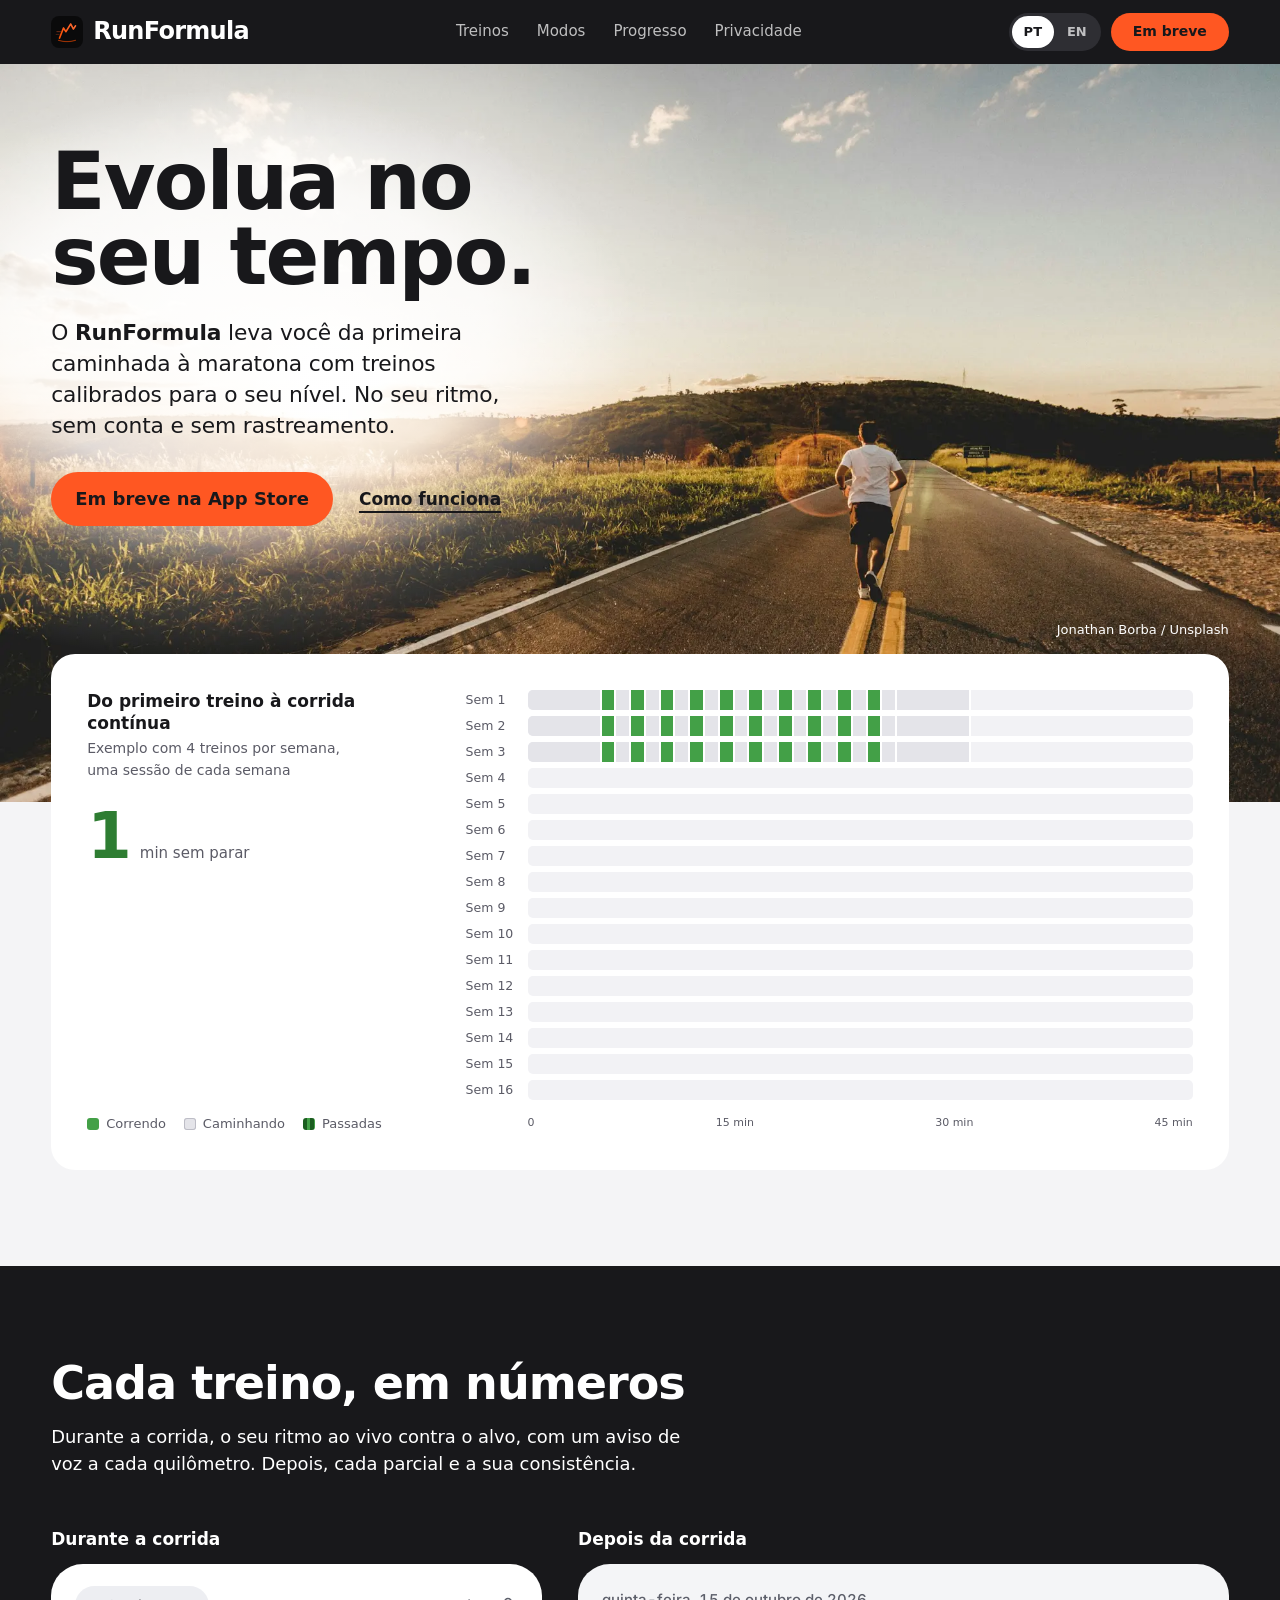
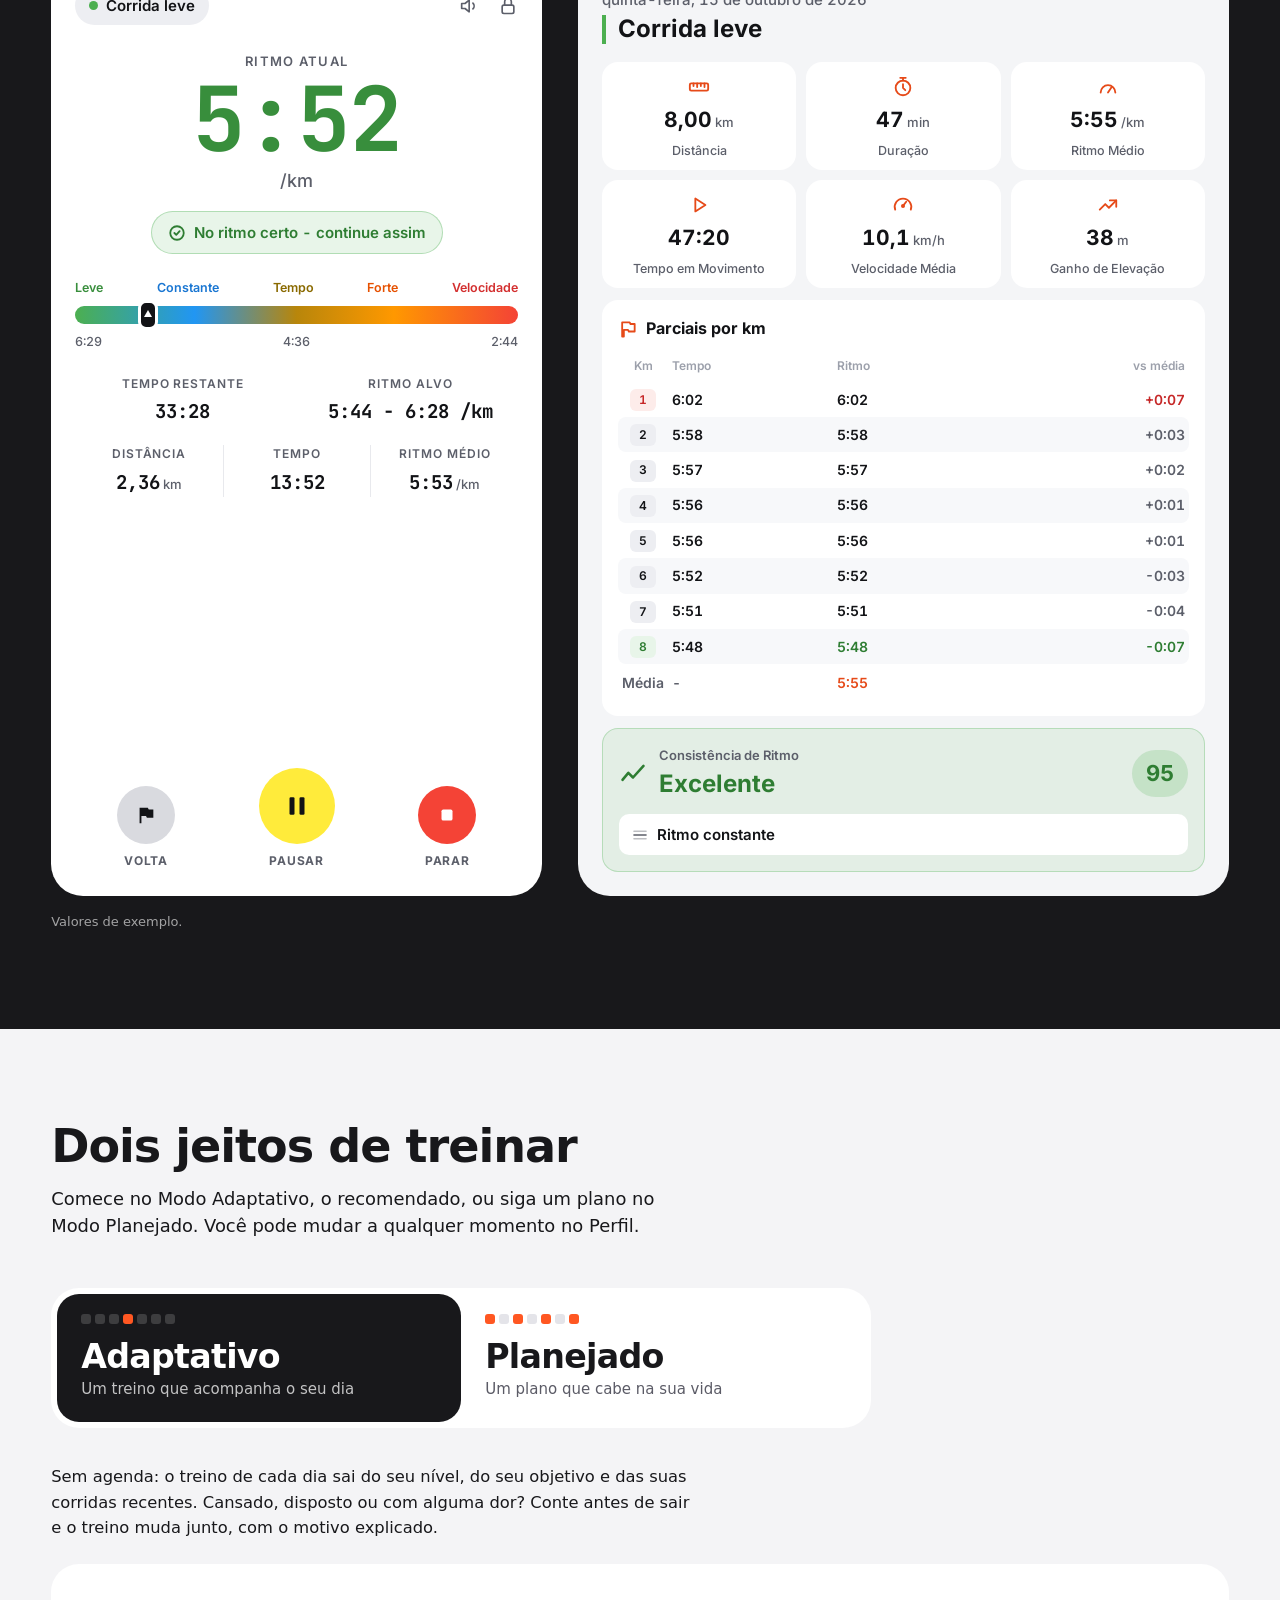
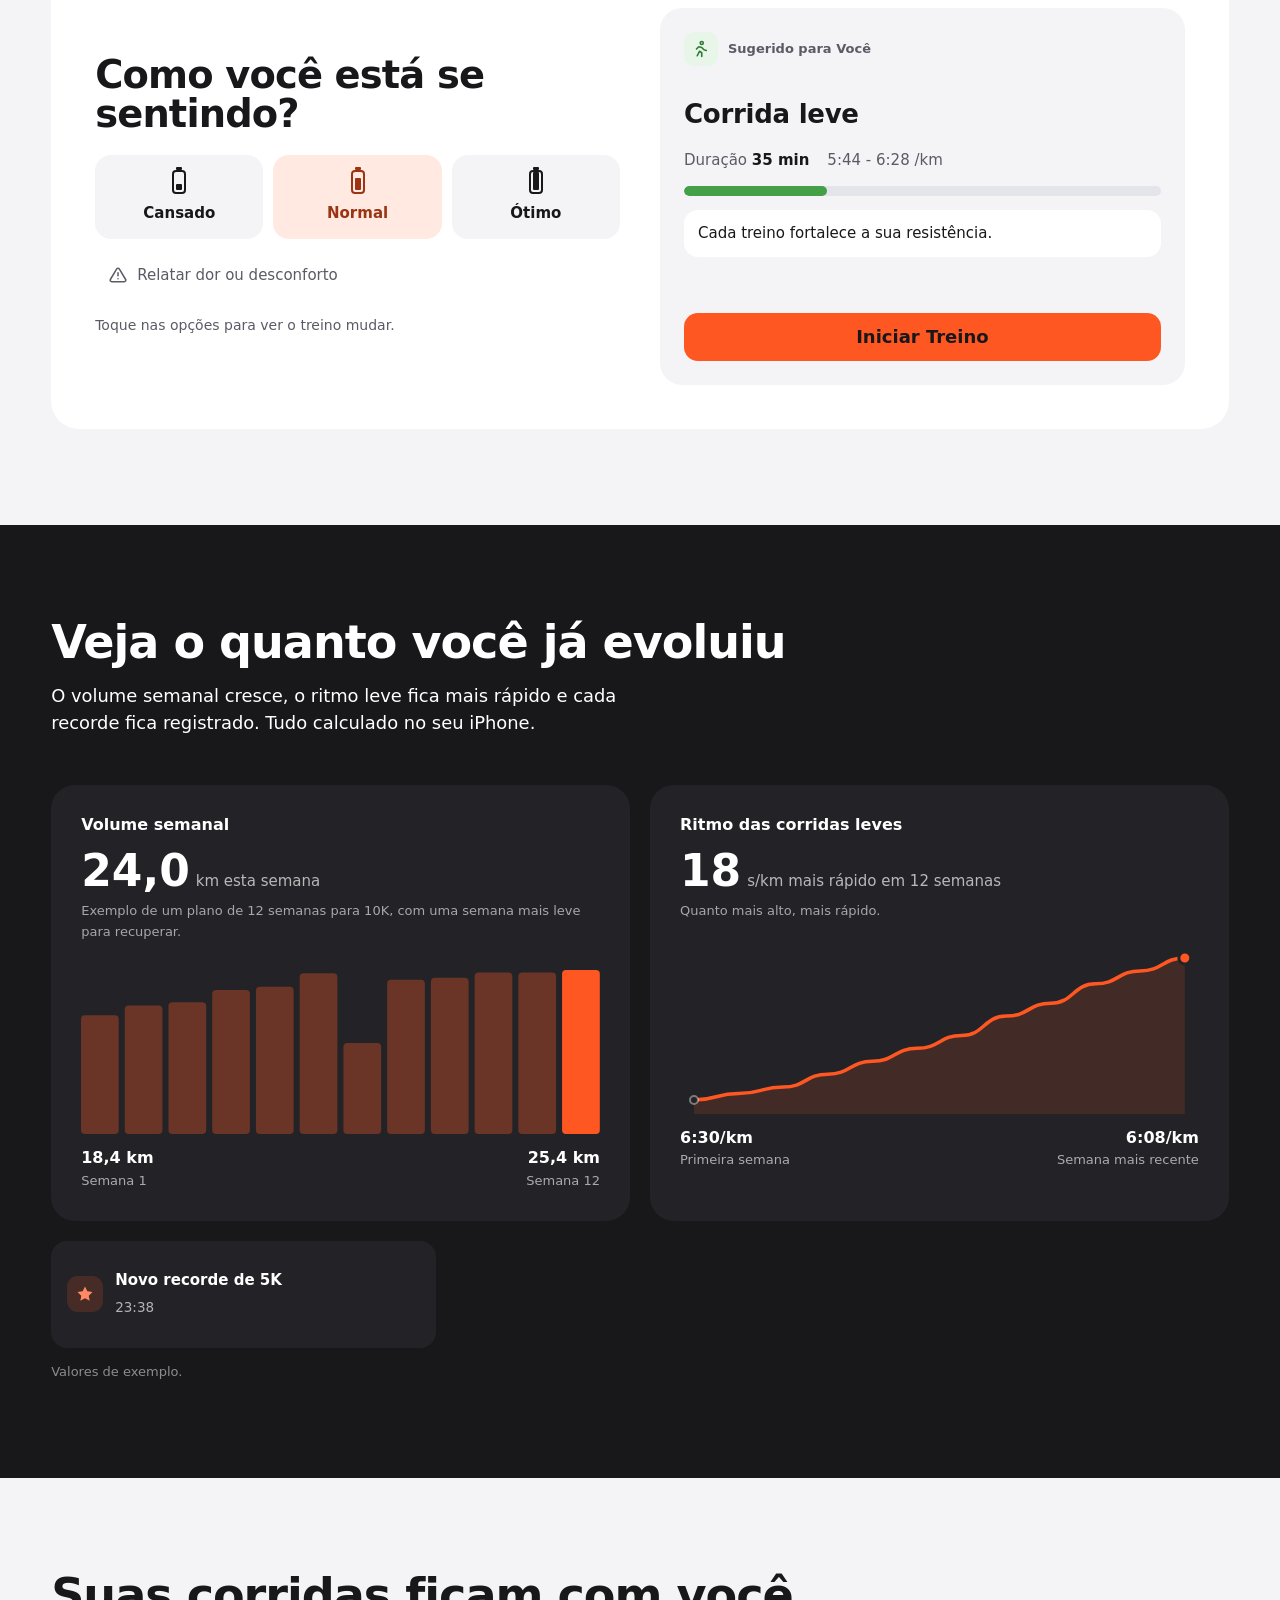
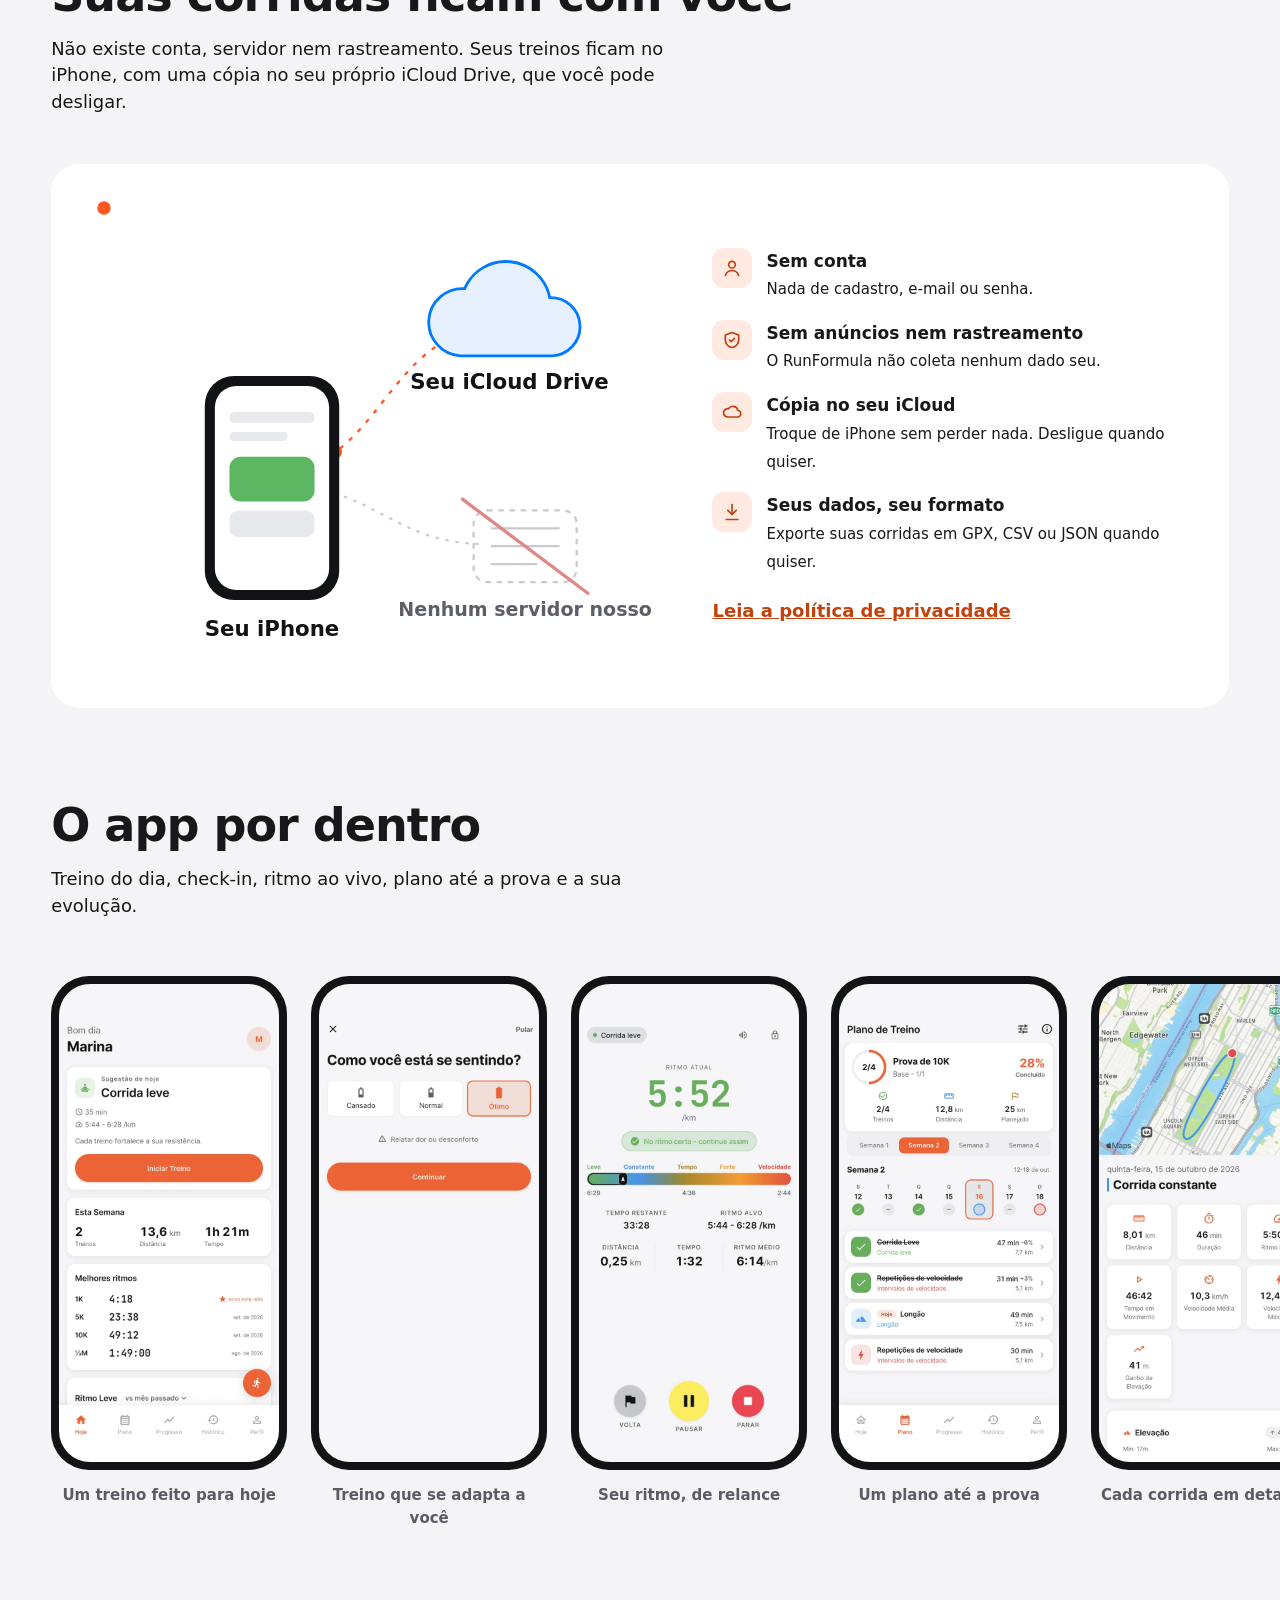
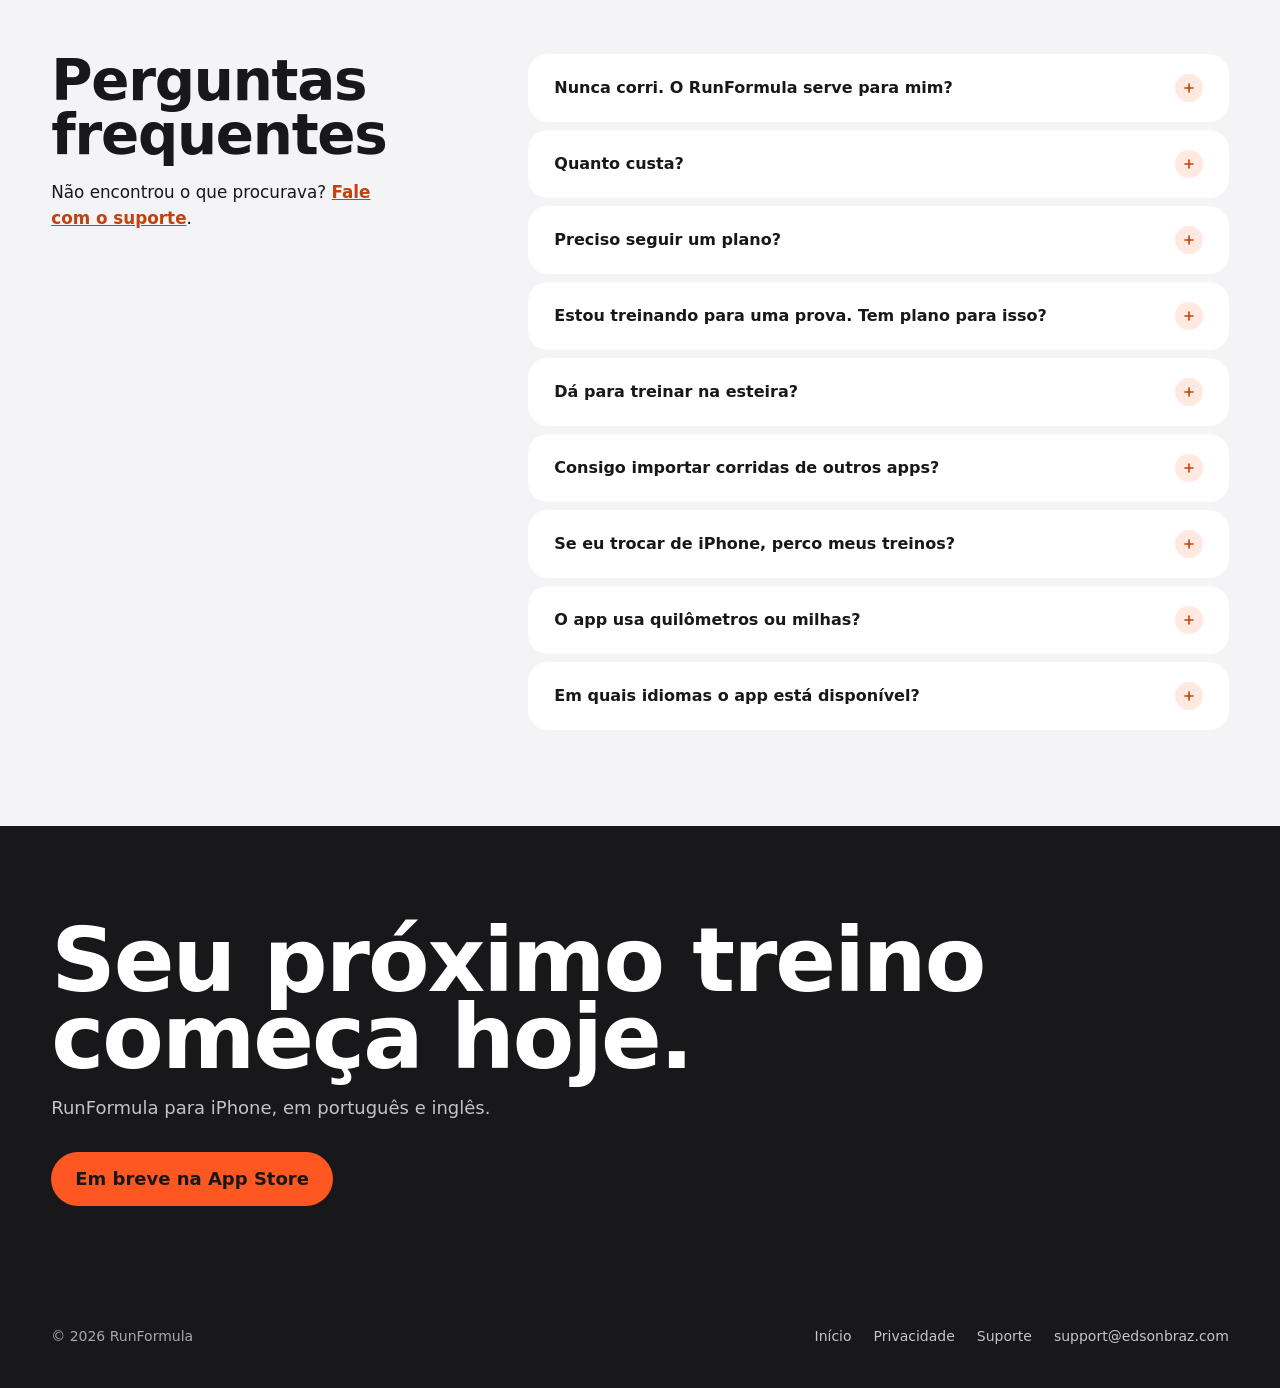
==== commit 2344f6e2: "chore: deploy the site from runformula-src 8b897ec" ====
--- a/index.html
+++ b/index.html
@@ -1 +1 @@
-<!DOCTYPE html><html lang="pt-BR"><head><meta charset="utf-8"><meta name="viewport" content="width=device-width, initial-scale=1"><title>RunFormula: treino de corrida que evolui no seu tempo</title><meta name="description" content="O RunFormula leva você da primeira caminhada à maratona com treinos calibrados para o seu nível. No seu ritmo, sem conta e sem rastreamento."><meta name="theme-color" content="#18181B"><link rel="canonical" href="https://runformula.app/"><link rel="alternate" hreflang="pt-BR" href="https://runformula.app/"><link rel="alternate" hreflang="en" href="https://runformula.app/en/"><link rel="alternate" hreflang="x-default" href="https://runformula.app/en/"><link rel="icon" type="image/png" href="/favicon.png"><link rel="apple-touch-icon" href="/apple-touch-icon.png"><link rel="preload" href="/assets/fonts/bricolage-grotesque-latin-standard-normal.woff2" as="font" type="font/woff2" crossorigin><link rel="preload" href="/assets/fonts/figtree-latin-400-normal.woff2" as="font" type="font/woff2" crossorigin><meta property="og:type" content="website"><meta property="og:site_name" content="RunFormula"><meta property="og:locale" content="pt_BR"><meta property="og:title" content="RunFormula: treino de corrida que evolui no seu tempo"><meta property="og:description" content="O RunFormula leva você da primeira caminhada à maratona com treinos calibrados para o seu nível. No seu ritmo, sem conta e sem rastreamento."><meta property="og:url" content="https://runformula.app/"><meta property="og:image" content="https://runformula.app/assets/img/og-pt.jpg"><meta property="og:image:width" content="1200"><meta property="og:image:height" content="630"><meta name="twitter:card" content="summary_large_image"><script>document.documentElement.classList.add("js")</script><link rel="stylesheet" href="/_astro/Base.DsZmGr6w.css"></head><body><a class="skip" href="#main">Pular para o conteúdo</a><header class="nav"><div class="wrap"><a class="brand" href="/"><img src="/assets/img/icon-64.png" alt="" width="32" height="32"><span>RunFormula</span></a><nav class="nav-links" aria-label="Principal"><a href="#treinos">Treinos</a><a href="#modos">Modos</a><a href="#progresso">Progresso</a><a href="#privacidade">Privacidade</a></nav><div class="nav-end"><div class="lang" role="group" aria-label="Idioma"><a href="/" hreflang="pt-BR" lang="pt-BR" aria-current="true">PT</a><a href="/en/" hreflang="en" lang="en">EN</a></div><a class="nav-dl" href="/download/">Em breve</a></div></div></header><main id="main"><section class="hero-photo hp-road look-e look-f" aria-labelledby="h1"><img class="hp-img" src="/_astro/road-2000.GBGUGPF2.webp" srcset="/_astro/road-1000.CBSSQYrD.webp 1000w, /_astro/road-2000.GBGUGPF2.webp 2000w" sizes="100vw" width="2000" height="1334" alt="" fetchpriority="high"><div class="wrap hp-text"><div class="hp-copy"><h1 id="h1">Evolua no<br>seu tempo.</h1><p class="lede">O <strong>RunFormula</strong> leva você da primeira caminhada à maratona com treinos calibrados para o seu nível. No seu ritmo, sem conta e sem rastreamento.</p><div class="ctas"><a class="btn btn-o" href="/download/">Em breve na App Store</a><a class="btn btn-line" href="#treinos">Como funciona</a></div></div></div><p class="hp-credit">Jonathan Borba / Unsplash</p></section><div class="journey-lift look-e look-f"><div class="wrap"><figure class="journey" id="journey" aria-labelledby="jcap"><div class="j-top"><div><div class="j-title" id="jcap">Do primeiro treino à corrida contínua</div><div class="j-sub">Exemplo com 4 treinos por semana, uma sessão de cada semana</div></div><div class="j-stat" aria-hidden="true"><div class="v" id="jRun">1</div><div class="k">min sem parar</div></div></div><p class="sr">Exemplo de jornada com 4 treinos por semana, em 16 semanas: a caminhada diminui e a corrida cresce, de trechos de 1 minuto até 25 minutos sem parar, com passadas a partir da semana 13.</p><div class="j-rows" id="jRows" aria-hidden="true"></div><div class="j-scale" aria-hidden="true"><span></span><div><span>0</span><span>15 min</span><span>30 min</span><span>45 min</span></div></div><div class="legend" aria-hidden="true"><span><i class="sw-run"></i>Correndo</span><span><i class="sw-walk"></i>Caminhando</span><span><i class="sw-st"></i>Passadas</span></div><div class="toast" id="toast" aria-hidden="true"><span class="ic"><svg width="16" height="16" viewBox="0 0 24 24" fill="none" stroke="currentColor" stroke-width="2.6" stroke-linecap="round" stroke-linejoin="round" aria-hidden="true"><path d="M20 6 9 17l-5-5"/></svg></span><span id="toastText"></span></div></figure></div></div><section class="dark sec" id="treinos" aria-labelledby="nh"><div class="wrap"><div class="sec-head"><h2 id="nh">Cada treino, em números</h2><p>Durante a corrida, o seu ritmo ao vivo contra o alvo, com um aviso de voz a cada quilômetro. Depois, cada parcial e a sua consistência.</p></div><div class="sess-tabs" role="group" aria-label="Cada treino, em números"><button type="button" aria-pressed="true" aria-controls="sessLive">Durante a corrida</button><button type="button" aria-pressed="false" aria-controls="sessDetail">Depois da corrida</button></div><div class="session"><p class="sess-cap">Durante a corrida</p><p class="sess-cap">Depois da corrida</p><div class="app-ui live is-on" id="sessLive" data-ui><div class="live-top"><span class="live-chip"><i></i>Corrida leve</span><span class="live-icons" aria-hidden="true"><svg width="20" height="20" viewBox="0 0 24 24" fill="none" stroke="currentColor" stroke-width="2" stroke-linecap="round" stroke-linejoin="round"><path d="M11 5 6 9H2v6h4l5 4V5z"></path><path d="M15.5 8.5a5 5 0 0 1 0 7"></path></svg><svg width="20" height="20" viewBox="0 0 24 24" fill="none" stroke="currentColor" stroke-width="2" stroke-linecap="round" stroke-linejoin="round"><rect x="5" y="11" width="14" height="10" rx="2"></rect><path d="M8 11V7a4 4 0 0 1 8 0v4"></path></svg></span></div><p class="live-label">Ritmo atual</p><p class="live-pace app-mono" id="livePace">5:52</p><p class="live-unit">/km</p><p class="live-ok"><svg width="18" height="18" viewBox="0 0 24 24" fill="none" stroke="currentColor" stroke-width="2.4" stroke-linecap="round" stroke-linejoin="round" aria-hidden="true"><circle cx="12" cy="12" r="9"></circle><path d="m8.5 12 2.5 2.5 4.5-5"></path></svg>No ritmo certo - continue assim</p><div class="live-zones" aria-hidden="true"><div class="live-zone-names"><span>Leve</span><span>Constante</span><span>Tempo</span><span>Forte</span><span>Velocidade</span></div><div class="live-bar"><span class="live-marker" id="liveMarker" style="left:16.444444444444446%" data-slowest="389" data-fastest="164"></span></div><div class="live-scale"><span>6:29</span><span>4:36</span><span>2:44</span></div></div><div class="live-pair"><span><small>Tempo restante</small><b class="app-mono">33:28</b></span><span><small>Ritmo Alvo</small><b class="app-mono">5:44 - 6:28 /km</b></span></div><div class="live-trio"><span><small>Distância</small><b class="app-mono">2,36<em> km</em></b></span><span><small>Tempo</small><b class="app-mono">13:52<em></em></b></span><span><small>Ritmo Médio</small><b class="app-mono">5:53<em> /km</em></b></span></div><div class="live-controls" aria-hidden="true"><span><i class="lap"><svg width="22" height="22" viewBox="0 0 24 24" fill="currentColor"><path d="M5 21V4h9l1 2h5v9h-7l-1-2H7v8z"></path></svg></i>VOLTA</span><span><i class="pause"><svg width="30" height="30" viewBox="0 0 24 24" fill="currentColor"><rect x="6" y="5" width="4" height="14" rx="1"></rect><rect x="14" y="5" width="4" height="14" rx="1"></rect></svg></i>PAUSAR</span><span><i class="stop"><svg width="22" height="22" viewBox="0 0 24 24" fill="currentColor"><rect x="6" y="6" width="12" height="12" rx="2"></rect></svg></i>PARAR</span></div></div><div class="app-ui detail" id="sessDetail" data-ui><p class="det-date">quinta-feira, 15 de outubro de 2026</p><p class="det-title">Corrida leve</p><div class="det-tiles"><div class="det-tile"><svg width="22" height="22" viewBox="0 0 24 24" fill="none" stroke="currentColor" stroke-width="2" stroke-linecap="round" stroke-linejoin="round" aria-hidden="true"><rect x="2" y="8" width="20" height="8" rx="1.5"/><path d="M6 8v3M10 8v4M14 8v3M18 8v4"/></svg><b>8,00<em> km</em></b><span>Distância</span></div><div class="det-tile"><svg width="22" height="22" viewBox="0 0 24 24" fill="none" stroke="currentColor" stroke-width="2" stroke-linecap="round" stroke-linejoin="round" aria-hidden="true"><circle cx="12" cy="13" r="8"/><path d="M12 9v4l2.5 2.5M9 2h6M12 2v3"/></svg><b>47<em> min</em></b><span>Duração</span></div><div class="det-tile"><svg width="22" height="22" viewBox="0 0 24 24" fill="none" stroke="currentColor" stroke-width="2" stroke-linecap="round" stroke-linejoin="round" aria-hidden="true"><path d="M4 18a8 8 0 1 1 16 0"/><path d="M12 18l4-6"/></svg><b>5:55<em> /km</em></b><span>Ritmo Médio</span></div><div class="det-tile"><svg width="22" height="22" viewBox="0 0 24 24" fill="none" stroke="currentColor" stroke-width="2" stroke-linecap="round" stroke-linejoin="round" aria-hidden="true"><path d="M8 5v14l11-7z"/></svg><b>47:20<em></em></b><span>Tempo em Movimento</span></div><div class="det-tile"><svg width="22" height="22" viewBox="0 0 24 24" fill="none" stroke="currentColor" stroke-width="2" stroke-linecap="round" stroke-linejoin="round" aria-hidden="true"><path d="M3.5 17a9 9 0 1 1 17 0"/><path d="M12 13l3.5-4.5"/><circle cx="12" cy="13" r="1.2"/></svg><b>10,1<em> km/h</em></b><span>Velocidade Média</span></div><div class="det-tile"><svg width="22" height="22" viewBox="0 0 24 24" fill="none" stroke="currentColor" stroke-width="2" stroke-linecap="round" stroke-linejoin="round" aria-hidden="true"><path d="M3 17l6-6 4 4 8-8"/><path d="M14 7h7v7"/></svg><b>38<em> m</em></b><span>Ganho de Elevação</span></div></div><div class="det-card"><p class="det-card-title"><svg width="20" height="20" viewBox="0 0 24 24" fill="none" stroke="currentColor" stroke-width="2.2" stroke-linecap="round" stroke-linejoin="round" aria-hidden="true"><path d="M5 21V4h9l1 2h5v9h-7l-1-2H7v8z"></path></svg>Parciais por km</p><table class="det-splits"><thead><tr><th scope="col">Km</th><th scope="col">Tempo</th><th scope="col">Ritmo</th><th scope="col">vs média</th></tr></thead><tbody><tr><td><span class="n worst">1</span></td><td>6:02</td><td>6:02</td><td class="down">+0:07</td></tr><tr><td><span class="n">2</span></td><td>5:58</td><td>5:58</td><td class>+0:03</td></tr><tr><td><span class="n">3</span></td><td>5:57</td><td>5:57</td><td class>+0:02</td></tr><tr><td><span class="n">4</span></td><td>5:56</td><td>5:56</td><td class>+0:01</td></tr><tr><td><span class="n">5</span></td><td>5:56</td><td>5:56</td><td class>+0:01</td></tr><tr><td><span class="n">6</span></td><td>5:52</td><td>5:52</td><td class>-0:03</td></tr><tr><td><span class="n">7</span></td><td>5:51</td><td>5:51</td><td class>-0:04</td></tr><tr><td><span class="n best">8</span></td><td>5:48</td><td class="best">5:48</td><td class="up">-0:07</td></tr></tbody><tfoot><tr><td>Média</td><td>-</td><td>5:55</td><td></td></tr></tfoot></table></div><div class="det-consistency"><div class="dc-head"><svg width="28" height="28" viewBox="0 0 24 24" fill="none" stroke="currentColor" stroke-width="2.2" stroke-linecap="round" stroke-linejoin="round" aria-hidden="true"><path d="M3 17l5-6 4 4 9-10"></path></svg><span><small>Consistência de Ritmo</small><b>Excelente</b></span><span class="dc-score">95</span></div><p class="dc-strategy"><svg width="18" height="18" viewBox="0 0 24 24" fill="none" stroke="currentColor" stroke-width="2.2" stroke-linecap="round" aria-hidden="true"><path d="M4 12h16"></path><path d="M4 7h16" opacity=".4"></path><path d="M4 17h16" opacity=".4"></path></svg>Ritmo constante</p></div></div></div><p class="sess-example">Valores de exemplo.</p></div></section><section class="light sec" id="modos" aria-labelledby="mh"><div class="wrap"><div class="sec-head"><h2 id="mh">Dois jeitos de treinar</h2><p>Comece no Modo Adaptativo, o recomendado, ou siga um plano no Modo Planejado. Você pode mudar a qualquer momento no Perfil.</p></div><div class="modes" role="group" aria-label="Modo de Treino"><button type="button" class="mode" aria-pressed="true" aria-controls="pane-adaptive"><span class="mode-week" aria-hidden="true"><i></i><i></i><i></i><i class="on"></i><i></i><i></i><i></i></span><b>Adaptativo</b><span class="mode-line">Um treino que acompanha o seu dia</span></button><button type="button" class="mode" aria-pressed="false" aria-controls="pane-planned"><span class="mode-week" aria-hidden="true"><i class="on"></i><i></i><i class="on"></i><i></i><i class="on"></i><i></i><i class="on"></i></span><b>Planejado</b><span class="mode-line">Um plano que cabe na sua vida</span></button></div><div class="mode-panes"><div class="mode-pane is-on" id="pane-adaptive"><p class="mode-lead">Sem agenda: o treino de cada dia sai do seu nível, do seu objetivo e das suas corridas recentes. Cansado, disposto ou com alguma dor? Conte antes de sair e o treino muda junto, com o motivo explicado.</p><div class="panel ci"><div><div class="ci-q" id="ciq">Como você está se sentindo?</div><div class="feel" role="group" aria-labelledby="ciq"><button type="button" data-f="tired" aria-pressed="false"><span class="batt" aria-hidden="true"><i style="height:30%"></i></span>Cansado</button><button type="button" data-f="normal" aria-pressed="true"><span class="batt" aria-hidden="true"><i style="height:60%"></i></span>Normal</button><button type="button" data-f="great" aria-pressed="false"><span class="batt" aria-hidden="true"><i style="height:90%"></i></span>Ótimo</button></div><button type="button" class="pain" id="pain" aria-pressed="false"><svg width="18" height="18" viewBox="0 0 24 24" fill="none" stroke="currentColor" stroke-width="2" stroke-linecap="round" stroke-linejoin="round" aria-hidden="true"><path d="M10.3 3.9 1.8 18a2 2 0 0 0 1.7 3h17a2 2 0 0 0 1.7-3L13.7 3.9a2 2 0 0 0-3.4 0z"/><path d="M12 9v4"/><path d="M12 17h.01"/></svg>Relatar dor ou desconforto</button><p class="ci-note">Toque nas opções para ver o treino mudar.</p></div><div class="wcard" id="wcard" aria-live="polite"><div class="wstate ws-normal is-on" data-k="normal"><div class="lab"><span class="ic"><svg width="18" height="18" viewBox="0 0 24 24" fill="none" stroke="currentColor" stroke-width="2.2" stroke-linecap="round" stroke-linejoin="round" aria-hidden="true"><circle cx="13" cy="4" r="2"/><path d="m7 21 3-6 3 2v5"/><path d="m6 12 3-3 4 1 3 3 3 1"/></svg></span><span>Sugerido para Você</span></div><p class="ins"></p><div class="ttl">Corrida leve</div><div class="meta"><span>Duração <b>35 min</b></span><span>5:44 - 6:28 /km</span></div><div class="zline" aria-hidden="true"><i></i></div><div class="why">Cada treino fortalece a sua resistência.</div><div class="go" aria-hidden="true">Iniciar Treino</div></div><div class="wstate ws-great" data-k="great" aria-hidden="true"><div class="lab"><span class="ic"><svg width="18" height="18" viewBox="0 0 24 24" fill="none" stroke="currentColor" stroke-width="2.2" stroke-linecap="round" stroke-linejoin="round" aria-hidden="true"><circle cx="13" cy="4" r="2"/><path d="m7 21 3-6 3 2v5"/><path d="m6 12 3-3 4 1 3 3 3 1"/></svg></span><span>Sugerido para Você</span></div><p class="ins">Com essa disposição, o treino de qualidade da semana vem para hoje.</p><div class="ttl">Corrida em tempo</div><div class="meta"><span>Duração <b>45 min</b></span><span>4:55 /km</span></div><div class="zline" aria-hidden="true"><i></i></div><div class="why">Cada treino fortalece a sua resistência.</div><div class="go" aria-hidden="true">Iniciar Treino</div></div><div class="wstate ws-tired" data-k="tired" aria-hidden="true"><div class="lab"><span class="ic"><svg width="18" height="18" viewBox="0 0 24 24" fill="none" stroke="currentColor" stroke-width="2.2" stroke-linecap="round" stroke-linejoin="round" aria-hidden="true"><circle cx="13" cy="4" r="2"/><path d="m7 21 3-6 3 2v5"/><path d="m6 12 3-3 4 1 3 3 3 1"/></svg></span><span>Sugerido para Você</span></div><p class="ins">Pelo que você contou, o treino de hoje ficou mais leve.</p><div class="ttl">Corrida leve</div><div class="meta"><span>Duração <b>20 min</b></span><span>5:44 - 6:28 /km</span></div><div class="zline" aria-hidden="true"><i></i></div><div class="why">Você parece cansado hoje. Um treino leve vai ajudar na recuperação.</div><div class="go" aria-hidden="true">Iniciar Treino</div></div><div class="wstate ws-pain" data-k="pain" aria-hidden="true"><div class="lab"><span class="ic"><svg width="18" height="18" viewBox="0 0 24 24" fill="none" stroke="currentColor" stroke-width="2.2" stroke-linecap="round" stroke-linejoin="round" aria-hidden="true"><path d="M21 12.8A9 9 0 1 1 11.2 3a7 7 0 0 0 9.8 9.8z"/></svg></span><span>Sugerido para Você</span></div><p class="ins">Com dor ou lesão, descansar hoje é a melhor escolha.</p><div class="ttl">Dia de Descanso</div><div class="meta"><span>Cuide de você</span></div><div class="zline" aria-hidden="true"><i></i></div><div class="why">Seu corpo precisa descansar para ficar mais forte</div></div></div></div></div><div class="mode-pane" id="pane-planned"><p class="mode-lead">Um plano até o seu objetivo, nos dias que você escolhe, em ciclos de 4 semanas. Se a semana apertar, mude o treino de dia. Se a vida pedir uma pausa, o plano espera e segue com você.</p><div class="panel cal-wrap"><div class="cal" role="img" aria-label="Animação de quatro semanas de um plano: um treino muda de dia dentro da semana e o plano é pausado por uma semana, adiando as semanas seguintes."><div class="cal-head" aria-hidden="true"><span></span><span>S</span><span>T</span><span>Q</span><span>Q</span><span>S</span><span>S</span><span>D</span></div><div class="cal-rows" id="calRows" aria-hidden="true"></div></div><ol class="steps-list" id="calSteps"><li class="cur"><b>Seus dias, sua rotina</b><span>Treinos nos dias que você escolheu.</span></li><li><b>Mude de dia</b><span>Troque um treino de dia dentro da mesma semana.</span></li><li><b>Pause quando precisar</b><span>Ao retomar, o restante do plano é adiado pelas semanas de pausa.</span></li></ol></div></div></div></div></section><section class="dark sec" id="progresso" aria-labelledby="ph"><div class="wrap"><div class="sec-head"><h2 id="ph">Veja o quanto você já evoluiu</h2><p>O volume semanal cresce, o ritmo leve fica mais rápido e cada recorde fica registrado. Tudo calculado no seu iPhone.</p></div><div class="prog" id="prog"><div class="card-d metric"><h3>Volume semanal</h3><div class="big"><span id="volEnd">18,4</span><small>km esta semana</small></div><div class="sub">Exemplo de um plano de 12 semanas para 10K, com uma semana mais leve para recuperar.</div><svg class="chart" id="volChart" viewBox="0 0 400 150" preserveAspectRatio="none" role="img" aria-label="Volume semanal em um plano de 12 semanas para 10K, de 18,4 para 25,4 quilômetros, com a sétima semana mais leve"></svg><div class="ends"><span><b>18,4 km</b>Semana 1</span><span><b>25,4 km</b>Semana 12</span></div></div><div class="card-d metric"><h3>Ritmo das corridas leves</h3><div class="big"><span id="gain">0</span><small>s/km mais rápido em 12 semanas</small></div><div class="sub">Quanto mais alto, mais rápido.</div><svg class="chart" id="paceChart" viewBox="0 0 400 150" preserveAspectRatio="none" role="img" aria-label="Ritmo das corridas leves melhorando de 6:30 para 6:08 por quilômetro em 12 semanas"></svg><div class="ends"><span><b>6:30/km</b>Primeira semana</span><span><b>6:08/km</b>Semana mais recente</span></div></div><div class="recs"><div class="rec"><span class="ic"><svg width="18" height="18" viewBox="0 0 24 24" fill="currentColor" aria-hidden="true"><path d="m12 2 3.1 6.3 6.9 1-5 4.9 1.2 6.8L12 17.8 5.8 21l1.2-6.8-5-4.9 6.9-1z"/></svg></span><div><b>Novo recorde de 5K</b><span>23:38</span></div></div><div class="rec"><span class="ic"><svg width="18" height="18" viewBox="0 0 24 24" fill="none" stroke="currentColor" stroke-width="2.2" stroke-linecap="round" stroke-linejoin="round" aria-hidden="true"><path d="M3 17l6-6 4 4 8-8"/><path d="M14 7h7v7"/></svg></span><div><b>Três semanas constantes.</b><span>Suas corridas leves ficam 10 minutos mais longas.</span></div></div><div class="rec"><span class="ic"><svg width="18" height="18" viewBox="0 0 24 24" fill="none" stroke="currentColor" stroke-width="2.2" stroke-linecap="round" stroke-linejoin="round" aria-hidden="true"><path d="M13 2 3 14h9l-1 8 10-12h-9z"/></svg></span><div><b>12 semanas firmes!</b><span>Continue assim.</span></div></div></div><p class="example">Valores de exemplo.</p></div></div></section><section class="light sec" id="privacidade" aria-labelledby="prh"><div class="wrap"><div class="sec-head"><h2 id="prh">Suas corridas ficam com você</h2><p>Não existe conta, servidor nem rastreamento. Seus treinos ficam no iPhone, com uma cópia no seu próprio iCloud Drive, que você pode desligar.</p></div><div class="panel priv"><div class="diag" role="img" aria-label="Diagrama: os dados vão do seu iPhone apenas para o seu iCloud Drive. Não existe servidor do RunFormula."><svg viewBox="0 0 500 400" aria-hidden="true"><path class="flow" id="flowPath" d="M170 230 C 240 230, 260 110, 340 110"></path><path class="no" d="M170 250 C 240 250, 260 300, 340 300"></path><circle class="packet" r="6"><animateMotion dur="2.2s" repeatCount="indefinite"><mpath href="#flowPath"></mpath></animateMotion></circle><circle class="packet" r="6"><animateMotion dur="2.2s" begin="1.1s" repeatCount="indefinite"><mpath href="#flowPath"></mpath></animateMotion></circle><rect x="90" y="150" width="120" height="200" rx="26" fill="#121316"></rect><rect x="99" y="159" width="102" height="182" rx="19" fill="#fff"></rect><rect x="112" y="182" width="76" height="10" rx="5" fill="#E8E9ED"></rect><rect x="112" y="200" width="52" height="8" rx="4" fill="#E8E9ED"></rect><rect x="112" y="222" width="76" height="40" rx="10" fill="#4CAF50" opacity=".9"></rect><rect x="112" y="270" width="76" height="24" rx="8" fill="#E8E9ED"></rect><text x="150" y="382" text-anchor="middle" font-family="Figtree, system-ui, sans-serif" font-size="19" font-weight="700" fill="#121316">Seu iPhone</text><path d="M318 132a30 30 0 0 1 4-60 40 40 0 0 1 76 8 26 26 0 0 1 2 52z" fill="#E6F0FF" stroke="#007AFF" stroke-width="2.5"></path><text x="362" y="162" text-anchor="middle" font-family="Figtree, system-ui, sans-serif" font-size="19" font-weight="700" fill="#121316">Seu iCloud Drive</text><g opacity=".55"><rect x="330" y="270" width="92" height="64" rx="12" fill="none" stroke="#9CA0AB" stroke-width="2" stroke-dasharray="5 5"></rect><path d="M346 286h60M346 302h60M346 318h40" stroke="#9CA0AB" stroke-width="2" stroke-linecap="round"></path><path d="M320 260l112 84" stroke="#C62828" stroke-width="3" stroke-linecap="round"></path></g><text x="376" y="364" text-anchor="middle" font-family="Figtree, system-ui, sans-serif" font-size="17" font-weight="600" fill="#5C5F6A">Nenhum servidor nosso</text></svg></div><div><div class="plist"><div><span class="ic"><svg width="20" height="20" viewBox="0 0 24 24" fill="none" stroke="currentColor" stroke-width="2" stroke-linecap="round" stroke-linejoin="round" aria-hidden="true"><circle cx="12" cy="8" r="4"/><path d="M4 21c1.5-4 4.5-6 8-6s6.5 2 8 6"/></svg></span><p><b>Sem conta</b><span>Nada de cadastro, e-mail ou senha.</span></p></div><div><span class="ic"><svg width="20" height="20" viewBox="0 0 24 24" fill="none" stroke="currentColor" stroke-width="2" stroke-linecap="round" stroke-linejoin="round" aria-hidden="true"><path d="M12 3 4 6v6c0 4.5 3.4 8.3 8 9 4.6-.7 8-4.5 8-9V6l-8-3z"/><path d="m9 12 2 2 4-4"/></svg></span><p><b>Sem anúncios nem rastreamento</b><span>O RunFormula não coleta nenhum dado seu.</span></p></div><div><span class="ic"><svg width="20" height="20" viewBox="0 0 24 24" fill="none" stroke="currentColor" stroke-width="2" stroke-linecap="round" stroke-linejoin="round" aria-hidden="true"><path d="M7 18a5 5 0 1 1 .9-9.9A6 6 0 0 1 19 10a4 4 0 0 1-1 8H7z"/></svg></span><p><b>Cópia no seu iCloud</b><span>Troque de iPhone sem perder nada. Desligue quando quiser.</span></p></div><div><span class="ic"><svg width="20" height="20" viewBox="0 0 24 24" fill="none" stroke="currentColor" stroke-width="2" stroke-linecap="round" stroke-linejoin="round" aria-hidden="true"><path d="M12 3v12"/><path d="m7 10 5 5 5-5"/><path d="M5 21h14"/></svg></span><p><b>Seus dados, seu formato</b><span>Exporte suas corridas em GPX, CSV ou JSON quando quiser.</span></p></div></div><a class="more" href="/privacy/">Leia a política de privacidade</a></div></div></div></section><section class="light sec tight" id="telas" aria-labelledby="sh"><div class="wrap"><div class="sec-head"><h2 id="sh">O app por dentro</h2><p>Treino do dia, check-in, ritmo ao vivo, plano até a prova e a sua evolução.</p></div><div class="rail" tabindex="0" role="region" aria-label="Telas do aplicativo"><figure class="shot"><div class="phone"><img src="/assets/img/pt-home.webp" alt="Tela Hoje com a sugestão de treino" width="660" height="1434" loading="lazy" decoding="async"></div><figcaption>Um treino feito para hoje</figcaption></figure><figure class="shot"><div class="phone"><img src="/assets/img/pt-checkin.webp" alt="Check-in: como você está se sentindo?" width="660" height="1434" loading="lazy" decoding="async"></div><figcaption>Treino que se adapta a você</figcaption></figure><figure class="shot"><div class="phone"><img src="/assets/img/pt-live.webp" alt="Treino ao vivo com o ritmo atual" width="660" height="1434" loading="lazy" decoding="async"></div><figcaption>Seu ritmo, de relance</figcaption></figure><figure class="shot"><div class="phone"><img src="/assets/img/pt-plan.webp" alt="Plano de treino para uma prova de 10K" width="660" height="1434" loading="lazy" decoding="async"></div><figcaption>Um plano até a prova</figcaption></figure><figure class="shot"><div class="phone"><img src="/assets/img/pt-run-detail.webp" alt="Detalhe de uma corrida com mapa do percurso" width="660" height="1434" loading="lazy" decoding="async"></div><figcaption>Cada corrida em detalhes</figcaption></figure><figure class="shot"><div class="phone"><img src="/assets/img/pt-progress.webp" alt="Tela de progresso" width="660" height="1434" loading="lazy" decoding="async"></div><figcaption>Veja sua evolução</figcaption></figure></div></div></section><section class="light sec tight" id="perguntas" aria-labelledby="fh"><div class="wrap faq-layout"><div class="faq-side"><h2 id="fh">Perguntas frequentes</h2><p>Não encontrou o que procurava? <a href="/support/">Fale com o suporte</a>.</p></div><div class="faq"><details><summary>Nunca corri. O RunFormula serve para mim?</summary><div class="faq-a"><p>Sim. Você começa alternando caminhada e corrida, no ritmo do seu esforço. O tempo correndo aumenta aos poucos, e o app só avança quando você estiver pronto.</p></div></details><details><summary>Quanto custa?</summary><div class="faq-a"><p>Seus primeiros 5 treinos são grátis. Depois, iniciar um treino exige o Pro, em pagamento único, sem assinatura. Seu histórico, seu progresso e as exportações continuam sempre abertos.</p></div></details><details><summary>Preciso seguir um plano?</summary><div class="faq-a"><p>Não. No Modo Adaptativo, o recomendado, o app sugere o treino de cada dia, sem agenda. Se preferir dias marcados, mude para o Modo Planejado no Perfil, a qualquer momento.</p></div></details><details><summary>Estou treinando para uma prova. Tem plano para isso?</summary><div class="faq-a"><p>Sim. No Modo Planejado, há planos para 5K, 10K, meia maratona e maratona, além de objetivos como manter a saúde, perder peso e ganhar velocidade. Você escolhe os dias de treino, e o plano é montado até a data da prova.</p></div></details><details><summary>Dá para treinar na esteira?</summary><div class="faq-a"><p>Sim. No modo Indoor / Esteira, a distância é medida pelo contador de passos do iPhone.</p></div></details><details><summary>Consigo importar corridas de outros apps?</summary><div class="faq-a"><p>Sim. Importe arquivos GPX do Garmin, do Strava ou de outros apps. Você também pode exportar as suas corridas em GPX, CSV ou JSON quando quiser.</p></div></details><details><summary>Se eu trocar de iPhone, perco meus treinos?</summary><div class="faq-a"><p>Não. O backup no iCloud Drive vem ligado. Ao instalar o app no iPhone novo, ele encontra a sua cópia e oferece restaurar os treinos.</p></div></details><details><summary>O app usa quilômetros ou milhas?</summary><div class="faq-a"><p>Os dois. Ele começa com a unidade configurada no seu iPhone, e você pode trocar em Perfil, no item Unidades.</p></div></details><details><summary>Em quais idiomas o app está disponível?</summary><div class="faq-a"><p>Português e inglês, inclusive nos avisos de voz durante a corrida.</p></div></details></div></div></section><section class="dark" aria-labelledby="eh"><div class="wrap end"><h2 id="eh">Seu próximo treino<br>começa hoje.</h2><p>RunFormula para iPhone, em português e inglês.</p><a class="btn btn-o" href="/download/">Em breve na App Store</a></div></section><script type="application/json" id="rf-data">{"week":"Sem","pause":"Pausa","toasts":{"4":"Blocos de corrida mais longos","8":"30 minutos correndo, só com pausas curtas","12":"Primeiras passadas!","13":"25 minutos sem parar"},"w":{"normal":["Corrida leve","35 min","5:44 - 6:28 /km","Cada treino fortalece a sua resistência.",""],"great":["Corrida em tempo","45 min","4:55 /km","Cada treino fortalece a sua resistência.","Com essa disposição, o treino de qualidade da semana vem para hoje."],"tired":["Corrida leve","20 min","5:44 - 6:28 /km","Você parece cansado hoje. Um treino leve vai ajudar na recuperação.","Pelo que você contou, o treino de hoje ficou mais leve."],"pain":["Dia de Descanso","","Cuide de você","Seu corpo precisa descansar para ficar mais forte","Com dor ou lesão, descansar hoje é a melhor escolha."]},"go":"Iniciar Treino","cal":{"E":"Leve","T":"Tempo","L":"Longão"},"paused":"Plano pausado","unit":"km","decimal":",","journey":{"sessions":[{"run":1,"segs":[["w",5],["e",1],["w",1],["e",1],["w",1],["e",1],["w",1],["e",1],["w",1],["e",1],["w",1],["e",1],["w",1],["e",1],["w",1],["e",1],["w",1],["e",1],["w",1],["e",1],["w",1],["w",5]]},{"run":3,"segs":[["e",3],["w",3],["e",2],["w",1],["e",2],["w",1],["e",2],["w",1],["e",2],["w",1],["e",2],["w",1],["e",2],["w",1],["e",2],["w",1],["e",2],["w",1],["e",2],["w",1],["e",2],["w",1],["w",4]]},{"run":10,"segs":[["e",10],["w",3],["e",10],["w",3],["e",10],["w",4]]},{"run":20,"segs":[["e",13],["st",7]]},{"run":25,"segs":[["e",25]]}],"plan":[0,0,0,0,1,1,1,1,2,2,2,2,3,4,3,4],"scale":45},"vol":[18.4,19.9,20.4,22.3,22.8,24.9,14.1,23.9,24.2,25,25,25.4],"pace":[390,389,388,386,384,382,380,377,375,372,370,368],"gain":22,"session":{"splits":[362,358,357,356,356,352,351,348],"band":[344,388],"live":["5:52","5:50","5:54","5:51"]}}</script></main><footer><div class="wrap foot"><span>© 2026 RunFormula</span><nav aria-label="Rodapé"><a href="/">Início</a><a href="/privacy/">Privacidade</a><a href="/support/">Suporte</a><a href="mailto:support@edsonbraz.com">support@edsonbraz.com</a></nav></div></footer><script type="module" src="/_astro/Base.astro_astro_type_script_index_0_lang.C6kZZwJG.js"></script></body></html>+<!DOCTYPE html><html lang="pt-BR"><head><meta charset="utf-8"><meta name="viewport" content="width=device-width, initial-scale=1"><title>RunFormula: treino de corrida que evolui no seu tempo</title><meta name="description" content="O RunFormula leva você da primeira caminhada à maratona com treinos calibrados para o seu nível. No seu ritmo, sem conta e sem rastreamento."><meta name="theme-color" content="#18181B"><link rel="canonical" href="https://runformula.app/"><link rel="alternate" hreflang="pt-BR" href="https://runformula.app/"><link rel="alternate" hreflang="en" href="https://runformula.app/en/"><link rel="alternate" hreflang="x-default" href="https://runformula.app/en/"><link rel="icon" type="image/png" href="/favicon.png"><link rel="apple-touch-icon" href="/apple-touch-icon.png"><link rel="preload" href="/assets/fonts/bricolage-grotesque-latin-standard-normal.woff2" as="font" type="font/woff2" crossorigin><link rel="preload" href="/assets/fonts/figtree-latin-400-normal.woff2" as="font" type="font/woff2" crossorigin><meta property="og:type" content="website"><meta property="og:site_name" content="RunFormula"><meta property="og:locale" content="pt_BR"><meta property="og:title" content="RunFormula: treino de corrida que evolui no seu tempo"><meta property="og:description" content="O RunFormula leva você da primeira caminhada à maratona com treinos calibrados para o seu nível. No seu ritmo, sem conta e sem rastreamento."><meta property="og:url" content="https://runformula.app/"><meta property="og:image" content="https://runformula.app/assets/img/og-pt.jpg"><meta property="og:image:width" content="1200"><meta property="og:image:height" content="630"><meta name="twitter:card" content="summary_large_image"><script>document.documentElement.classList.add("js")</script><link rel="stylesheet" href="/_astro/Base.AL08lINp.css"></head><body><a class="skip" href="#main">Pular para o conteúdo</a><header class="nav"><div class="wrap"><a class="brand" href="/"><img src="/assets/img/icon-64.png" alt="" width="32" height="32"><span>RunFormula</span></a><nav class="nav-links" aria-label="Principal"><a href="#treinos">Treinos</a><a href="#modos">Modos</a><a href="#progresso">Progresso</a><a href="#privacidade">Privacidade</a></nav><div class="nav-end"><div class="lang" role="group" aria-label="Idioma"><a href="/" hreflang="pt-BR" lang="pt-BR" aria-current="true">PT</a><a href="/en/" hreflang="en" lang="en">EN</a></div><a class="nav-dl" href="/download/">Em breve</a></div></div></header><main id="main"><section class="hero-photo hp-road look-e look-f" aria-labelledby="h1"><img class="hp-img" src="/_astro/road-2000.GBGUGPF2.webp" srcset="/_astro/road-1000.CBSSQYrD.webp 1000w, /_astro/road-2000.GBGUGPF2.webp 2000w" sizes="100vw" width="2000" height="1334" alt="" fetchpriority="high"><div class="wrap hp-text"><div class="hp-copy"><h1 id="h1">Evolua no<br>seu tempo.</h1><p class="lede">O <strong>RunFormula</strong> leva você da primeira caminhada à maratona com treinos calibrados para o seu nível. No seu ritmo, sem conta e sem rastreamento.</p><div class="ctas"><a class="btn btn-o" href="/download/">Em breve na App Store</a><a class="btn btn-line" href="#treinos">Como funciona</a></div></div></div><p class="hp-credit">Jonathan Borba / Unsplash</p></section><div class="journey-lift look-e look-f"><div class="wrap"><figure class="journey" id="journey" aria-labelledby="jcap"><div class="j-top"><div><div class="j-title" id="jcap">Do primeiro treino à corrida contínua</div><div class="j-sub">Exemplo com 4 treinos por semana, uma sessão de cada semana</div></div><div class="j-stat" aria-hidden="true"><div class="v" id="jRun">1</div><div class="k">min sem parar</div></div></div><p class="sr">Exemplo de jornada com 4 treinos por semana, em 16 semanas: a caminhada diminui e a corrida cresce, de trechos de 1 minuto até 25 minutos sem parar, com passadas a partir da semana 13.</p><div class="j-rows" id="jRows" aria-hidden="true"></div><div class="j-scale" aria-hidden="true"><span></span><div><span>0</span><span>15 min</span><span>30 min</span><span>45 min</span></div></div><div class="legend" aria-hidden="true"><span><i class="sw-run"></i>Correndo</span><span><i class="sw-walk"></i>Caminhando</span><span><i class="sw-st"></i>Passadas</span></div><div class="toast" id="toast" aria-hidden="true"><span class="ic"><svg width="16" height="16" viewBox="0 0 24 24" fill="none" stroke="currentColor" stroke-width="2.6" stroke-linecap="round" stroke-linejoin="round" aria-hidden="true"><path d="M20 6 9 17l-5-5"/></svg></span><span id="toastText"></span></div></figure></div></div><section class="dark sec" id="treinos" aria-labelledby="nh"><div class="wrap"><div class="sec-head"><h2 id="nh">Cada treino, em números</h2><p>Durante a corrida, o seu ritmo ao vivo contra o alvo, com um aviso de voz a cada quilômetro. Depois, cada parcial e a sua consistência.</p></div><div class="sess-tabs" role="group" aria-label="Cada treino, em números"><button type="button" aria-pressed="true" aria-controls="sessLive">Durante a corrida</button><button type="button" aria-pressed="false" aria-controls="sessDetail">Depois da corrida</button></div><div class="session"><p class="sess-cap">Durante a corrida</p><p class="sess-cap">Depois da corrida</p><div class="app-ui live is-on" id="sessLive" data-ui><div class="live-top"><span class="live-chip"><i></i>Corrida leve</span><span class="live-icons" aria-hidden="true"><svg width="20" height="20" viewBox="0 0 24 24" fill="none" stroke="currentColor" stroke-width="2" stroke-linecap="round" stroke-linejoin="round"><path d="M11 5 6 9H2v6h4l5 4V5z"></path><path d="M15.5 8.5a5 5 0 0 1 0 7"></path></svg><svg width="20" height="20" viewBox="0 0 24 24" fill="none" stroke="currentColor" stroke-width="2" stroke-linecap="round" stroke-linejoin="round"><rect x="5" y="11" width="14" height="10" rx="2"></rect><path d="M8 11V7a4 4 0 0 1 8 0v4"></path></svg></span></div><p class="live-label">Ritmo atual</p><p class="live-pace app-mono" id="livePace">5:52</p><p class="live-unit">/km</p><p class="live-ok"><svg width="18" height="18" viewBox="0 0 24 24" fill="none" stroke="currentColor" stroke-width="2.4" stroke-linecap="round" stroke-linejoin="round" aria-hidden="true"><circle cx="12" cy="12" r="9"></circle><path d="m8.5 12 2.5 2.5 4.5-5"></path></svg>No ritmo certo - continue assim</p><div class="live-zones" aria-hidden="true"><div class="live-zone-names"><span>Leve</span><span>Constante</span><span>Tempo</span><span>Forte</span><span>Velocidade</span></div><div class="live-bar"><span class="live-marker" id="liveMarker" style="left:16.444444444444446%" data-slowest="389" data-fastest="164"></span></div><div class="live-scale"><span>6:29</span><span>4:36</span><span>2:44</span></div></div><div class="live-pair"><span><small>Tempo restante</small><b class="app-mono">33:28</b></span><span><small>Ritmo Alvo</small><b class="app-mono">5:44 - 6:28 /km</b></span></div><div class="live-trio"><span><small>Distância</small><b class="app-mono">2,36<em> km</em></b></span><span><small>Tempo</small><b class="app-mono">13:52<em></em></b></span><span><small>Ritmo Médio</small><b class="app-mono">5:53<em> /km</em></b></span></div><div class="live-controls" aria-hidden="true"><span><i class="lap"><svg width="22" height="22" viewBox="0 0 24 24" fill="currentColor"><path d="M5 21V4h9l1 2h5v9h-7l-1-2H7v8z"></path></svg></i>VOLTA</span><span><i class="pause"><svg width="30" height="30" viewBox="0 0 24 24" fill="currentColor"><rect x="6" y="5" width="4" height="14" rx="1"></rect><rect x="14" y="5" width="4" height="14" rx="1"></rect></svg></i>PAUSAR</span><span><i class="stop"><svg width="22" height="22" viewBox="0 0 24 24" fill="currentColor"><rect x="6" y="6" width="12" height="12" rx="2"></rect></svg></i>PARAR</span></div></div><div class="app-ui detail" id="sessDetail" data-ui><p class="det-date">quinta-feira, 15 de outubro de 2026</p><p class="det-title">Corrida leve</p><div class="det-tiles"><div class="det-tile"><svg width="22" height="22" viewBox="0 0 24 24" fill="none" stroke="currentColor" stroke-width="2" stroke-linecap="round" stroke-linejoin="round" aria-hidden="true"><rect x="2" y="8" width="20" height="8" rx="1.5"/><path d="M6 8v3M10 8v4M14 8v3M18 8v4"/></svg><b>8,00<em> km</em></b><span>Distância</span></div><div class="det-tile"><svg width="22" height="22" viewBox="0 0 24 24" fill="none" stroke="currentColor" stroke-width="2" stroke-linecap="round" stroke-linejoin="round" aria-hidden="true"><circle cx="12" cy="13" r="8"/><path d="M12 9v4l2.5 2.5M9 2h6M12 2v3"/></svg><b>47<em> min</em></b><span>Duração</span></div><div class="det-tile"><svg width="22" height="22" viewBox="0 0 24 24" fill="none" stroke="currentColor" stroke-width="2" stroke-linecap="round" stroke-linejoin="round" aria-hidden="true"><path d="M4 18a8 8 0 1 1 16 0"/><path d="M12 18l4-6"/></svg><b>5:55<em> /km</em></b><span>Ritmo Médio</span></div><div class="det-tile"><svg width="22" height="22" viewBox="0 0 24 24" fill="none" stroke="currentColor" stroke-width="2" stroke-linecap="round" stroke-linejoin="round" aria-hidden="true"><path d="M8 5v14l11-7z"/></svg><b>47:20<em></em></b><span>Tempo em Movimento</span></div><div class="det-tile"><svg width="22" height="22" viewBox="0 0 24 24" fill="none" stroke="currentColor" stroke-width="2" stroke-linecap="round" stroke-linejoin="round" aria-hidden="true"><path d="M3.5 17a9 9 0 1 1 17 0"/><path d="M12 13l3.5-4.5"/><circle cx="12" cy="13" r="1.2"/></svg><b>10,1<em> km/h</em></b><span>Velocidade Média</span></div><div class="det-tile"><svg width="22" height="22" viewBox="0 0 24 24" fill="none" stroke="currentColor" stroke-width="2" stroke-linecap="round" stroke-linejoin="round" aria-hidden="true"><path d="M3 17l6-6 4 4 8-8"/><path d="M14 7h7v7"/></svg><b>38<em> m</em></b><span>Ganho de Elevação</span></div></div><div class="det-card"><p class="det-card-title"><svg width="20" height="20" viewBox="0 0 24 24" fill="none" stroke="currentColor" stroke-width="2.2" stroke-linecap="round" stroke-linejoin="round" aria-hidden="true"><path d="M5 21V4h9l1 2h5v9h-7l-1-2H7v8z"></path></svg>Parciais por km</p><table class="det-splits"><thead><tr><th scope="col">Km</th><th scope="col">Tempo</th><th scope="col">Ritmo</th><th scope="col">vs média</th></tr></thead><tbody><tr><td><span class="n worst">1</span></td><td>6:02</td><td>6:02</td><td class="down">+0:07</td></tr><tr><td><span class="n">2</span></td><td>5:58</td><td>5:58</td><td class>+0:03</td></tr><tr><td><span class="n">3</span></td><td>5:57</td><td>5:57</td><td class>+0:02</td></tr><tr><td><span class="n">4</span></td><td>5:56</td><td>5:56</td><td class>+0:01</td></tr><tr><td><span class="n">5</span></td><td>5:56</td><td>5:56</td><td class>+0:01</td></tr><tr><td><span class="n">6</span></td><td>5:52</td><td>5:52</td><td class>-0:03</td></tr><tr><td><span class="n">7</span></td><td>5:51</td><td>5:51</td><td class>-0:04</td></tr><tr><td><span class="n best">8</span></td><td>5:48</td><td class="best">5:48</td><td class="up">-0:07</td></tr></tbody><tfoot><tr><td>Média</td><td>-</td><td>5:55</td><td></td></tr></tfoot></table></div><div class="det-consistency"><div class="dc-head"><svg width="28" height="28" viewBox="0 0 24 24" fill="none" stroke="currentColor" stroke-width="2.2" stroke-linecap="round" stroke-linejoin="round" aria-hidden="true"><path d="M3 17l5-6 4 4 9-10"></path></svg><span><small>Consistência de Ritmo</small><b>Excelente</b></span><span class="dc-score">95</span></div><p class="dc-strategy"><svg width="18" height="18" viewBox="0 0 24 24" fill="none" stroke="currentColor" stroke-width="2.2" stroke-linecap="round" aria-hidden="true"><path d="M4 12h16"></path><path d="M4 7h16" opacity=".4"></path><path d="M4 17h16" opacity=".4"></path></svg>Ritmo constante</p></div></div></div><p class="sess-example">Valores de exemplo.</p></div></section><section class="light sec" id="modos" aria-labelledby="mh"><div class="wrap"><div class="sec-head"><h2 id="mh">Dois jeitos de treinar</h2><p>Comece no Modo Adaptativo, o recomendado, ou siga um plano no Modo Planejado. Você pode mudar a qualquer momento no Perfil.</p></div><div class="modes" role="group" aria-label="Modo de Treino"><button type="button" class="mode" aria-pressed="true" aria-controls="pane-adaptive"><span class="mode-week" aria-hidden="true"><i></i><i></i><i></i><i class="on"></i><i></i><i></i><i></i></span><b>Adaptativo</b><span class="mode-line">Um treino que acompanha o seu dia</span></button><button type="button" class="mode" aria-pressed="false" aria-controls="pane-planned"><span class="mode-week" aria-hidden="true"><i class="on"></i><i></i><i class="on"></i><i></i><i class="on"></i><i></i><i class="on"></i></span><b>Planejado</b><span class="mode-line">Um plano que cabe na sua vida</span></button></div><div class="mode-panes"><div class="mode-pane is-on" id="pane-adaptive"><p class="mode-lead">Sem agenda: o treino de cada dia sai do seu nível, do seu objetivo e das suas corridas recentes. Cansado, disposto ou com alguma dor? Conte antes de sair e o treino muda junto, com o motivo explicado.</p><div class="panel ci"><div><div class="ci-q" id="ciq">Como você está se sentindo?</div><div class="feel" role="group" aria-labelledby="ciq"><button type="button" data-f="tired" aria-pressed="false"><span class="batt" aria-hidden="true"><i style="height:30%"></i></span>Cansado</button><button type="button" data-f="normal" aria-pressed="true"><span class="batt" aria-hidden="true"><i style="height:60%"></i></span>Normal</button><button type="button" data-f="great" aria-pressed="false"><span class="batt" aria-hidden="true"><i style="height:90%"></i></span>Ótimo</button></div><button type="button" class="pain" id="pain" aria-pressed="false"><svg width="18" height="18" viewBox="0 0 24 24" fill="none" stroke="currentColor" stroke-width="2" stroke-linecap="round" stroke-linejoin="round" aria-hidden="true"><path d="M10.3 3.9 1.8 18a2 2 0 0 0 1.7 3h17a2 2 0 0 0 1.7-3L13.7 3.9a2 2 0 0 0-3.4 0z"/><path d="M12 9v4"/><path d="M12 17h.01"/></svg>Relatar dor ou desconforto</button><p class="ci-note">Toque nas opções para ver o treino mudar.</p></div><div class="wcard" id="wcard" aria-live="polite"><div class="wstate ws-normal is-on" data-k="normal"><div class="lab"><span class="ic"><svg width="18" height="18" viewBox="0 0 24 24" fill="none" stroke="currentColor" stroke-width="2.2" stroke-linecap="round" stroke-linejoin="round" aria-hidden="true"><circle cx="13" cy="4" r="2"/><path d="m7 21 3-6 3 2v5"/><path d="m6 12 3-3 4 1 3 3 3 1"/></svg></span><span>Sugerido para Você</span></div><p class="ins"></p><div class="ttl">Corrida leve</div><div class="meta"><span>Duração <b>35 min</b></span><span>5:44 - 6:28 /km</span></div><div class="zline" aria-hidden="true"><i></i></div><div class="why">Cada treino fortalece a sua resistência.</div><div class="go" aria-hidden="true">Iniciar Treino</div></div><div class="wstate ws-great" data-k="great" aria-hidden="true"><div class="lab"><span class="ic"><svg width="18" height="18" viewBox="0 0 24 24" fill="none" stroke="currentColor" stroke-width="2.2" stroke-linecap="round" stroke-linejoin="round" aria-hidden="true"><circle cx="13" cy="4" r="2"/><path d="m7 21 3-6 3 2v5"/><path d="m6 12 3-3 4 1 3 3 3 1"/></svg></span><span>Sugerido para Você</span></div><p class="ins">Com essa disposição, o treino de qualidade da semana vem para hoje.</p><div class="ttl">Corrida em tempo</div><div class="meta"><span>Duração <b>45 min</b></span><span>4:55 /km</span></div><div class="zline" aria-hidden="true"><i></i></div><div class="why">Cada treino fortalece a sua resistência.</div><div class="go" aria-hidden="true">Iniciar Treino</div></div><div class="wstate ws-tired" data-k="tired" aria-hidden="true"><div class="lab"><span class="ic"><svg width="18" height="18" viewBox="0 0 24 24" fill="none" stroke="currentColor" stroke-width="2.2" stroke-linecap="round" stroke-linejoin="round" aria-hidden="true"><circle cx="13" cy="4" r="2"/><path d="m7 21 3-6 3 2v5"/><path d="m6 12 3-3 4 1 3 3 3 1"/></svg></span><span>Sugerido para Você</span></div><p class="ins">Pelo que você contou, o treino de hoje ficou mais leve.</p><div class="ttl">Corrida leve</div><div class="meta"><span>Duração <b>20 min</b></span><span>5:44 - 6:28 /km</span></div><div class="zline" aria-hidden="true"><i></i></div><div class="why">Você parece cansado hoje. Um treino leve vai ajudar na recuperação.</div><div class="go" aria-hidden="true">Iniciar Treino</div></div><div class="wstate ws-pain" data-k="pain" aria-hidden="true"><div class="lab"><span class="ic"><svg width="18" height="18" viewBox="0 0 24 24" fill="none" stroke="currentColor" stroke-width="2.2" stroke-linecap="round" stroke-linejoin="round" aria-hidden="true"><path d="M21 12.8A9 9 0 1 1 11.2 3a7 7 0 0 0 9.8 9.8z"/></svg></span><span>Sugerido para Você</span></div><p class="ins">Com dor ou lesão, descansar hoje é a melhor escolha.</p><div class="ttl">Dia de Descanso</div><div class="meta"><span>Cuide de você</span></div><div class="zline" aria-hidden="true"><i></i></div><div class="why">Seu corpo precisa descansar para ficar mais forte</div></div></div></div></div><div class="mode-pane" id="pane-planned"><p class="mode-lead">Um plano até o seu objetivo, nos dias que você escolhe, em ciclos de 4 semanas. Se a semana apertar, mude o treino de dia. Se a vida pedir uma pausa, o plano espera e segue com você.</p><div class="panel cal-wrap"><div class="cal" role="img" aria-label="Animação de quatro semanas de um plano: um treino muda de dia dentro da semana e o plano é pausado por uma semana, adiando as semanas seguintes."><div class="cal-head" aria-hidden="true"><span></span><span>S</span><span>T</span><span>Q</span><span>Q</span><span>S</span><span>S</span><span>D</span></div><div class="cal-rows" id="calRows" aria-hidden="true"></div></div><ol class="steps-list" id="calSteps"><li class="cur"><b>Seus dias, sua rotina</b><span>Treinos nos dias que você escolheu.</span></li><li><b>Mude de dia</b><span>Troque um treino de dia dentro da mesma semana.</span></li><li><b>Pause quando precisar</b><span>Ao retomar, o restante do plano é adiado pelas semanas de pausa.</span></li></ol></div></div></div></div></section><section class="dark sec" id="progresso" aria-labelledby="ph"><div class="wrap"><div class="sec-head"><h2 id="ph">Veja o quanto você já evoluiu</h2><p>O volume semanal cresce, o ritmo leve fica mais rápido e cada recorde fica registrado. Tudo calculado no seu iPhone.</p></div><div class="prog" id="prog"><div class="card-d metric"><h3>Volume semanal</h3><div class="big"><span id="volEnd">18,4</span><small>km esta semana</small></div><div class="sub">Exemplo de um plano de 12 semanas para 10K, com uma semana mais leve para recuperar.</div><svg class="chart" id="volChart" viewBox="0 0 400 150" preserveAspectRatio="none" role="img" aria-label="Volume semanal em um plano de 12 semanas para 10K, de 18,4 para 25,4 quilômetros, com a sétima semana mais leve"></svg><div class="ends"><span><b>18,4 km</b>Semana 1</span><span><b>25,4 km</b>Semana 12</span></div></div><div class="card-d metric"><h3>Ritmo das corridas leves</h3><div class="big"><span id="gain">0</span><small>s/km mais rápido em 12 semanas</small></div><div class="sub">Quanto mais alto, mais rápido.</div><svg class="chart" id="paceChart" viewBox="0 0 400 150" preserveAspectRatio="none" role="img" aria-label="Ritmo das corridas leves melhorando de 6:30 para 6:08 por quilômetro em 12 semanas"></svg><div class="ends"><span><b>6:30/km</b>Primeira semana</span><span><b>6:08/km</b>Semana mais recente</span></div></div><div class="recs"><div class="rec"><span class="ic"><svg width="18" height="18" viewBox="0 0 24 24" fill="currentColor" aria-hidden="true"><path d="m12 2 3.1 6.3 6.9 1-5 4.9 1.2 6.8L12 17.8 5.8 21l1.2-6.8-5-4.9 6.9-1z"/></svg></span><div><b>Novo recorde de 5K</b><span>23:38</span></div></div><div class="rec"><span class="ic"><svg width="18" height="18" viewBox="0 0 24 24" fill="none" stroke="currentColor" stroke-width="2.2" stroke-linecap="round" stroke-linejoin="round" aria-hidden="true"><path d="M3 17l6-6 4 4 8-8"/><path d="M14 7h7v7"/></svg></span><div><b>Três semanas constantes.</b><span>Suas corridas leves ficam 10 minutos mais longas.</span></div></div><div class="rec"><span class="ic"><svg width="18" height="18" viewBox="0 0 24 24" fill="none" stroke="currentColor" stroke-width="2.2" stroke-linecap="round" stroke-linejoin="round" aria-hidden="true"><path d="M13 2 3 14h9l-1 8 10-12h-9z"/></svg></span><div><b>12 semanas firmes!</b><span>Continue assim.</span></div></div></div><p class="example">Valores de exemplo.</p></div></div></section><section class="light sec" id="privacidade" aria-labelledby="prh"><div class="wrap"><div class="sec-head"><h2 id="prh">Suas corridas ficam com você</h2><p>Não existe conta, servidor nem rastreamento. Seus treinos ficam no iPhone, com uma cópia no seu próprio iCloud Drive, que você pode desligar.</p></div><div class="panel priv"><div class="diag" role="img" aria-label="Diagrama: os dados vão do seu iPhone apenas para o seu iCloud Drive. Não existe servidor do RunFormula."><svg viewBox="0 0 500 400" aria-hidden="true"><path class="flow" id="flowPath" d="M170 230 C 240 230, 260 110, 340 110"></path><path class="no" d="M170 250 C 240 250, 260 300, 340 300"></path><circle class="packet" r="6"><animateMotion dur="2.2s" repeatCount="indefinite"><mpath href="#flowPath"></mpath></animateMotion></circle><circle class="packet" r="6"><animateMotion dur="2.2s" begin="1.1s" repeatCount="indefinite"><mpath href="#flowPath"></mpath></animateMotion></circle><rect x="90" y="150" width="120" height="200" rx="26" fill="#121316"></rect><rect x="99" y="159" width="102" height="182" rx="19" fill="#fff"></rect><rect x="112" y="182" width="76" height="10" rx="5" fill="#E8E9ED"></rect><rect x="112" y="200" width="52" height="8" rx="4" fill="#E8E9ED"></rect><rect x="112" y="222" width="76" height="40" rx="10" fill="#4CAF50" opacity=".9"></rect><rect x="112" y="270" width="76" height="24" rx="8" fill="#E8E9ED"></rect><text x="150" y="382" text-anchor="middle" font-family="Figtree, system-ui, sans-serif" font-size="19" font-weight="700" fill="#121316">Seu iPhone</text><path d="M318 132a30 30 0 0 1 4-60 40 40 0 0 1 76 8 26 26 0 0 1 2 52z" fill="#E6F0FF" stroke="#007AFF" stroke-width="2.5"></path><text x="362" y="162" text-anchor="middle" font-family="Figtree, system-ui, sans-serif" font-size="19" font-weight="700" fill="#121316">Seu iCloud Drive</text><g opacity=".55"><rect x="330" y="270" width="92" height="64" rx="12" fill="none" stroke="#9CA0AB" stroke-width="2" stroke-dasharray="5 5"></rect><path d="M346 286h60M346 302h60M346 318h40" stroke="#9CA0AB" stroke-width="2" stroke-linecap="round"></path><path d="M320 260l112 84" stroke="#C62828" stroke-width="3" stroke-linecap="round"></path></g><text x="376" y="364" text-anchor="middle" font-family="Figtree, system-ui, sans-serif" font-size="17" font-weight="600" fill="#5C5F6A">Nenhum servidor nosso</text></svg></div><div><div class="plist"><div><span class="ic"><svg width="20" height="20" viewBox="0 0 24 24" fill="none" stroke="currentColor" stroke-width="2" stroke-linecap="round" stroke-linejoin="round" aria-hidden="true"><circle cx="12" cy="8" r="4"/><path d="M4 21c1.5-4 4.5-6 8-6s6.5 2 8 6"/></svg></span><p><b>Sem conta</b><span>Nada de cadastro, e-mail ou senha.</span></p></div><div><span class="ic"><svg width="20" height="20" viewBox="0 0 24 24" fill="none" stroke="currentColor" stroke-width="2" stroke-linecap="round" stroke-linejoin="round" aria-hidden="true"><path d="M12 3 4 6v6c0 4.5 3.4 8.3 8 9 4.6-.7 8-4.5 8-9V6l-8-3z"/><path d="m9 12 2 2 4-4"/></svg></span><p><b>Sem anúncios nem rastreamento</b><span>O RunFormula não coleta nenhum dado seu.</span></p></div><div><span class="ic"><svg width="20" height="20" viewBox="0 0 24 24" fill="none" stroke="currentColor" stroke-width="2" stroke-linecap="round" stroke-linejoin="round" aria-hidden="true"><path d="M7 18a5 5 0 1 1 .9-9.9A6 6 0 0 1 19 10a4 4 0 0 1-1 8H7z"/></svg></span><p><b>Cópia no seu iCloud</b><span>Troque de iPhone sem perder nada. Desligue quando quiser.</span></p></div><div><span class="ic"><svg width="20" height="20" viewBox="0 0 24 24" fill="none" stroke="currentColor" stroke-width="2" stroke-linecap="round" stroke-linejoin="round" aria-hidden="true"><path d="M12 3v12"/><path d="m7 10 5 5 5-5"/><path d="M5 21h14"/></svg></span><p><b>Seus dados, seu formato</b><span>Exporte suas corridas em GPX, CSV ou JSON quando quiser.</span></p></div></div><a class="more" href="/privacy/">Leia a política de privacidade</a></div></div></div></section><section class="light sec tight" id="telas" aria-labelledby="sh"><div class="wrap"><div class="sec-head"><h2 id="sh">O app por dentro</h2><p>Treino do dia, check-in, ritmo ao vivo, plano até a prova e a sua evolução.</p></div><div class="rail" tabindex="0" role="region" aria-label="Telas do aplicativo"><figure class="shot"><div class="phone"><img src="/assets/img/pt-home.webp" alt="Tela Hoje com a sugestão de treino" width="660" height="1434" loading="lazy" decoding="async"></div><figcaption>Um treino feito para hoje</figcaption></figure><figure class="shot"><div class="phone"><img src="/assets/img/pt-checkin.webp" alt="Check-in: como você está se sentindo?" width="660" height="1434" loading="lazy" decoding="async"></div><figcaption>Treino que se adapta a você</figcaption></figure><figure class="shot"><div class="phone"><img src="/assets/img/pt-live.webp" alt="Treino ao vivo com o ritmo atual" width="660" height="1434" loading="lazy" decoding="async"></div><figcaption>Seu ritmo, de relance</figcaption></figure><figure class="shot"><div class="phone"><img src="/assets/img/pt-plan.webp" alt="Plano de treino para uma prova de 10K" width="660" height="1434" loading="lazy" decoding="async"></div><figcaption>Um plano até a prova</figcaption></figure><figure class="shot"><div class="phone"><img src="/assets/img/pt-run-detail.webp" alt="Detalhe de uma corrida com mapa do percurso" width="660" height="1434" loading="lazy" decoding="async"></div><figcaption>Cada corrida em detalhes</figcaption></figure><figure class="shot"><div class="phone"><img src="/assets/img/pt-progress.webp" alt="Tela de progresso" width="660" height="1434" loading="lazy" decoding="async"></div><figcaption>Veja sua evolução</figcaption></figure></div></div></section><section class="light sec tight" id="perguntas" aria-labelledby="fh"><div class="wrap faq-layout"><div class="faq-side"><h2 id="fh">Perguntas frequentes</h2><p>Não encontrou o que procurava? <a href="/support/">Fale com o suporte</a>.</p></div><div class="faq"><details><summary>Nunca corri. O RunFormula serve para mim?</summary><div class="faq-a"><p>Sim. Você começa alternando caminhada e corrida, no ritmo do seu esforço. O tempo correndo aumenta aos poucos, e o app só avança quando você estiver pronto.</p></div></details><details><summary>Quanto custa?</summary><div class="faq-a"><p>Seus primeiros 5 treinos são grátis. Depois, iniciar um treino exige o Pro, em pagamento único, sem assinatura. Seu histórico, seu progresso e as exportações continuam sempre abertos.</p></div></details><details><summary>Preciso seguir um plano?</summary><div class="faq-a"><p>Não. No Modo Adaptativo, o recomendado, o app sugere o treino de cada dia, sem agenda. Se preferir dias marcados, mude para o Modo Planejado no Perfil, a qualquer momento.</p></div></details><details><summary>Estou treinando para uma prova. Tem plano para isso?</summary><div class="faq-a"><p>Sim. No Modo Planejado, há planos para 5K, 10K, meia maratona e maratona, além de objetivos como manter a saúde, perder peso e ganhar velocidade. Você escolhe os dias de treino, e o plano é montado até a data da prova.</p></div></details><details><summary>Dá para treinar na esteira?</summary><div class="faq-a"><p>Sim. No modo Indoor / Esteira, a distância é medida pelo contador de passos do iPhone.</p></div></details><details><summary>Consigo importar corridas de outros apps?</summary><div class="faq-a"><p>Sim. Importe arquivos GPX do Garmin, do Strava ou de outros apps. Você também pode exportar as suas corridas em GPX, CSV ou JSON quando quiser.</p></div></details><details><summary>Se eu trocar de iPhone, perco meus treinos?</summary><div class="faq-a"><p>Não. O backup no iCloud Drive vem ligado. Ao instalar o app no iPhone novo, ele encontra a sua cópia e oferece restaurar os treinos.</p></div></details><details><summary>O app usa quilômetros ou milhas?</summary><div class="faq-a"><p>Os dois. Ele começa com a unidade configurada no seu iPhone, e você pode trocar em Perfil, no item Unidades.</p></div></details><details><summary>Em quais idiomas o app está disponível?</summary><div class="faq-a"><p>Português e inglês, inclusive nos avisos de voz durante a corrida.</p></div></details></div></div></section><section class="dark" aria-labelledby="eh"><div class="wrap end"><h2 id="eh">Seu próximo treino<br>começa hoje.</h2><p>RunFormula para iPhone, em português e inglês.</p><a class="btn btn-o" href="/download/">Em breve na App Store</a></div></section><script type="application/json" id="rf-data">{"week":"Sem","pause":"Pausa","toasts":{"4":"Blocos de corrida mais longos","8":"30 minutos correndo, só com pausas curtas","12":"Primeiras passadas!","13":"25 minutos sem parar"},"w":{"normal":["Corrida leve","35 min","5:44 - 6:28 /km","Cada treino fortalece a sua resistência.",""],"great":["Corrida em tempo","45 min","4:55 /km","Cada treino fortalece a sua resistência.","Com essa disposição, o treino de qualidade da semana vem para hoje."],"tired":["Corrida leve","20 min","5:44 - 6:28 /km","Você parece cansado hoje. Um treino leve vai ajudar na recuperação.","Pelo que você contou, o treino de hoje ficou mais leve."],"pain":["Dia de Descanso","","Cuide de você","Seu corpo precisa descansar para ficar mais forte","Com dor ou lesão, descansar hoje é a melhor escolha."]},"go":"Iniciar Treino","cal":{"E":"Leve","T":"Tempo","L":"Longão"},"paused":"Plano pausado","unit":"km","decimal":",","journey":{"sessions":[{"run":1,"segs":[["w",5],["e",1],["w",1],["e",1],["w",1],["e",1],["w",1],["e",1],["w",1],["e",1],["w",1],["e",1],["w",1],["e",1],["w",1],["e",1],["w",1],["e",1],["w",1],["e",1],["w",1],["w",5]]},{"run":3,"segs":[["e",3],["w",3],["e",2],["w",1],["e",2],["w",1],["e",2],["w",1],["e",2],["w",1],["e",2],["w",1],["e",2],["w",1],["e",2],["w",1],["e",2],["w",1],["e",2],["w",1],["e",2],["w",1],["w",4]]},{"run":10,"segs":[["e",10],["w",3],["e",10],["w",3],["e",10],["w",4]]},{"run":20,"segs":[["e",13],["st",7]]},{"run":25,"segs":[["e",25]]}],"plan":[0,0,0,0,1,1,1,1,2,2,2,2,3,4,3,4],"scale":45},"vol":[18.4,19.9,20.4,22.3,22.8,24.9,14.1,23.9,24.2,25,25,25.4],"pace":[390,389,388,386,384,382,380,377,375,372,370,368],"gain":22,"session":{"splits":[362,358,357,356,356,352,351,348],"band":[344,388],"live":["5:52","5:50","5:54","5:51"]}}</script></main><footer><div class="wrap foot"><span>© 2026 RunFormula</span><nav aria-label="Rodapé"><a href="/">Início</a><a href="/privacy/">Privacidade</a><a href="/support/">Suporte</a><a href="mailto:support@edsonbraz.com">support@edsonbraz.com</a></nav></div></footer><script type="module" src="/_astro/Base.astro_astro_type_script_index_0_lang.C6kZZwJG.js"></script></body></html>
--- a/_astro/Base.AL08lINp.css
+++ b/_astro/Base.AL08lINp.css
@@ -0,0 +1 @@
+@font-face{font-family:Bricolage Grotesque;font-style:normal;font-weight:200 800;font-display:swap;src:url(/assets/fonts/bricolage-grotesque-latin-standard-normal.woff2)format("woff2")}@font-face{font-family:Figtree;font-style:normal;font-weight:400;font-display:swap;src:url(/assets/fonts/figtree-latin-400-normal.woff2)format("woff2")}@font-face{font-family:Figtree;font-style:normal;font-weight:500;font-display:swap;src:url(/assets/fonts/figtree-latin-500-normal.woff2)format("woff2")}@font-face{font-family:Figtree;font-style:normal;font-weight:600;font-display:swap;src:url(/assets/fonts/figtree-latin-600-normal.woff2)format("woff2")}@font-face{font-family:Figtree;font-style:normal;font-weight:700;font-display:swap;src:url(/assets/fonts/figtree-latin-700-normal.woff2)format("woff2")}:root{--asphalt:#18181b;--lane:#232327;--lane-2:#2e2e33;--rule:#34343a;--chalk:#f4f4f6;--paper:#fff;--ink:#18181b;--ink-2:#5b5b66;--line:#e6e6ea;--orange:#ff5722;--orange-hover:#ff7043;--orange-l:#ff8a65;--orange-ink:#c2410c;--orange-soft:#ffe9e1;--green:#43a047;--green-d:#1b5e20;--green-ink:#2e7d32;--green-soft:#e8f5e9;--gold:#b8860b;--walk:#e4e4e9;--display:"Bricolage Grotesque",system-ui,sans-serif;--text:"Figtree",system-ui,sans-serif;--ease:cubic-bezier(.3,.7,.3,1);--gutter:clamp(20px,4vw,64px);--sec-y:96px}*{box-sizing:border-box}html{scroll-behavior:smooth;-webkit-text-size-adjust:100%}body{background:var(--asphalt);color:#fff;font-family:var(--text);-webkit-font-smoothing:antialiased;margin:0;font-size:18px;line-height:1.55}img{max-width:100%;display:block}a{color:inherit}button{font:inherit}p{margin:0}h1,h2,h3{font-family:var(--display);font-variation-settings:"opsz" 72;letter-spacing:-.022em;margin:0;font-weight:700;line-height:.95}:focus-visible{outline:3px solid var(--orange-l);outline-offset:3px;border-radius:6px}.wrap{max-width:1440px;padding:0 var(--gutter);margin:0 auto}.skip{z-index:99;color:var(--ink);background:#fff;border-radius:10px;padding:10px 14px;font-weight:600;position:absolute;top:8px;left:-999px}.skip:focus{left:8px}.sr{clip:rect(0 0 0 0);white-space:nowrap;width:1px;height:1px;position:absolute;overflow:hidden}.nav{z-index:20;background:var(--asphalt);view-transition-name:site-nav;position:sticky;top:0}.nav .wrap{justify-content:space-between;align-items:center;gap:16px;height:64px;display:flex}.brand{font-family:var(--display);letter-spacing:-.03em;color:#fff;align-items:center;gap:10px;font-size:24px;font-weight:800;text-decoration:none;display:flex}.brand img{border-radius:8px;width:32px;height:32px}.nav-links{gap:28px;font-size:15px;font-weight:500;display:flex}.nav-links a{color:#ffffffb8;text-decoration:none}.nav-links a:hover{color:#fff}.nav-end{align-items:center;gap:10px;display:flex}.nav-dl{background:var(--orange);min-width:118px;min-height:38px;color:var(--ink);white-space:nowrap;border-radius:999px;justify-content:center;align-items:center;padding:0 14px;font-size:14px;font-weight:700;text-decoration:none;display:inline-flex}.nav-dl:hover{background:var(--orange-hover)}@media (width<=960px){.nav-links{display:none}}@media (width<=760px){.brand span{display:none}}.lang{isolation:isolate;background:var(--lane-2);border-radius:999px;gap:2px;padding:3px;font-size:13px;font-weight:600;display:flex;position:relative}.lang:before{content:"";z-index:0;width:42px;transition:transform .32s var(--ease);background:#fff;border-radius:999px;position:absolute;top:3px;bottom:3px;left:3px}.lang a{z-index:1;color:#ffffffb3;border-radius:999px;justify-content:center;align-items:center;min-width:42px;min-height:32px;padding:0 10px;text-decoration:none;transition:color .3s;display:flex;position:relative}.lang a[aria-current]{color:var(--ink)}html[lang=en] .lang:before{transform:translate(44px)}html[lang=en] .lang.to-pt:before{transform:none}html[lang=pt-BR] .lang.to-en:before{transform:translate(44px)}.lang.to-pt a[hreflang=pt-BR],.lang.to-en a[hreflang=en]{color:var(--ink)}.lang.to-pt a[hreflang=en],.lang.to-en a[hreflang=pt-BR]{color:#ffffffb3}.btn{cursor:pointer;border:0;border-radius:999px;justify-content:center;align-items:center;gap:10px;min-height:54px;padding:0 24px;font-size:18px;font-weight:700;text-decoration:none;display:inline-flex}.btn svg{flex:none}.btn-o{background:var(--orange);color:var(--ink)}.btn-o:hover{background:var(--orange-hover)}.btn-line{color:#fff;background:0 0;box-shadow:inset 0 0 0 1.5px #ffffff4d}.btn-line:hover{box-shadow:inset 0 0 0 1.5px var(--orange-l)}.btn,.nav-dl,.brand,.lang a,.feel button,.pain,.faq summary{-webkit-tap-highlight-color:transparent}.journey{background:var(--chalk);border-radius:28px;margin:0;padding:clamp(18px,3vw,30px);position:relative}.j-top{justify-content:space-between;align-items:flex-end;gap:16px;margin-bottom:18px;display:flex}.j-title{color:var(--ink);font-size:15px;font-weight:600}.j-sub{color:var(--ink-2);margin-top:2px;font-size:13px}.j-stat{text-align:right;flex:none}.j-stat .v{font-family:var(--display);color:var(--green-ink);font-variant-numeric:tabular-nums;font-size:34px;font-weight:700;line-height:1}.j-stat .k{color:var(--ink-2);margin-top:4px;font-size:12.5px}.j-rows{flex-direction:column;gap:5px;display:flex}.jr{opacity:0;transition:opacity .35s,transform .35s var(--ease);grid-template-columns:44px minmax(0,1fr);align-items:center;gap:10px;display:grid;transform:translateY(6px)}.jr.on{opacity:1;transform:none}.jr .n{color:var(--ink-2);font-variant-numeric:tabular-nums;font-size:12px}.jr .strip{border-radius:5px;height:18px;display:flex;overflow:hidden}.jr .seg{border-right:2px solid var(--chalk);transform-origin:0;height:100%;transform:scaleX(0)}.jr.on .seg{transition:transform .5s var(--ease);transform:none}.seg.w{background:var(--walk)}.seg.e{background:var(--green)}.seg.st{background:repeating-linear-gradient(90deg,var(--green-d) 0 9%,var(--green) 9% 16.6%)}.jr.pause .strip{color:var(--ink-2);border:1.5px dashed #bdbdc6;justify-content:center;align-items:center;font-size:12px}.j-scale{grid-template-columns:44px minmax(0,1fr);gap:10px;margin-top:8px;display:grid}.j-scale div{color:var(--ink-2);font-variant-numeric:tabular-nums;justify-content:space-between;font-size:11px;display:flex}.legend{color:var(--ink-2);flex-wrap:wrap;gap:6px 18px;margin-top:16px;font-size:13px;display:flex}.legend span{align-items:center;gap:7px;display:inline-flex}.legend i{border-radius:3px;width:12px;height:12px;display:block}.legend .sw-run{background:var(--green)}.legend .sw-walk{background:var(--walk);box-shadow:inset 0 0 0 1px #bdbdc6}.legend .sw-st{background:repeating-linear-gradient(90deg,var(--green-d) 0 35%,var(--green) 35% 60%)}.toast{max-width:270px;color:var(--ink);border:1px solid var(--line);opacity:0;transition:opacity .35s,transform .35s var(--ease);pointer-events:none;background:#fff;border-radius:16px;align-items:flex-start;gap:10px;padding:12px 14px;font-size:14px;font-weight:600;line-height:1.35;display:flex;position:absolute;bottom:84px;right:clamp(14px,3vw,28px);transform:translateY(10px)scale(.97);box-shadow:0 18px 40px #0000002e}.toast.show{opacity:1;transform:none}.toast .ic{background:var(--green-soft);width:28px;height:28px;color:var(--green-ink);border-radius:9px;flex:none;justify-content:center;align-items:center;display:flex}@media (width>=1100px){.jr .strip{height:20px}.j-rows{gap:6px}}.light{background:var(--chalk);color:var(--ink)}.dark{background:var(--asphalt)}.sec{padding:var(--sec-y) 0}.sec.tight{padding-top:0}@media (width<=860px){:root{--sec-y:80px}}@media (width<=760px){:root{--sec-y:64px}.sec-head{margin-bottom:32px}}.sec-head{flex-direction:column;align-items:flex-start;gap:18px;margin-bottom:48px;display:flex}.sec-head h2{text-wrap:balance;max-width:100%;font-size:clamp(2.3rem,4.4vw,3.8rem)}.sec-head p{max-width:56ch;color:var(--ink);font-size:clamp(1.12rem,1.4vw,1.35rem);line-height:1.5}.dark .sec-head p{color:#fff}@media (width>=1100px){.sec-head h2{white-space:nowrap;font-size:clamp(2.6rem,3.6vw,3.9rem)}}.panel{background:var(--paper);border-radius:28px;padding:clamp(20px,4vw,44px)}.ci{grid-template-columns:minmax(0,1fr) minmax(0,1fr);align-items:center;gap:40px;display:grid}.ci-q{font-family:var(--display);font-variation-settings:"opsz" 72;letter-spacing:-.022em;font-size:clamp(1.8rem,3vw,2.4rem);font-weight:700;line-height:1}.feel{grid-template-columns:repeat(3,minmax(0,1fr));gap:10px;margin-top:22px;display:grid}.feel button{background:var(--chalk);cursor:pointer;min-height:84px;color:var(--ink);border:0;border-radius:16px;flex-direction:column;justify-content:center;align-items:center;gap:8px;font-size:15px;font-weight:600;transition:background .25s,color .25s;display:flex}.feel button[aria-pressed=true]{background:var(--orange-soft);color:#9a3412}.batt{border:2px solid;border-radius:4px;width:14px;height:24px;display:block;position:relative}.batt:before{content:"";background:currentColor;border-radius:1px;width:6px;height:3px;margin-left:-3px;position:absolute;top:-5px;left:50%}.batt i{background:currentColor;border-radius:1px;display:block;position:absolute;bottom:2px;left:2px;right:2px}.pain{min-height:44px;color:var(--ink-2);cursor:pointer;background:0 0;border:0;border-radius:12px;align-items:center;gap:10px;margin-top:14px;padding:0 14px;font-size:15px;display:inline-flex}.pain[aria-pressed=true]{color:#c62828;background:#feecef}.ci-note{color:var(--ink-2);margin-top:18px;font-size:14px}.wcard{background:var(--chalk);border-radius:22px;min-height:300px;display:grid}.wstate{opacity:0;visibility:hidden;flex-direction:column;grid-area:1/1;gap:14px;padding:24px;transition:opacity .25s,visibility 0s linear .25s;display:flex}.wstate.is-on{opacity:1;visibility:visible;transition:opacity .25s}.wcard .lab{color:var(--ink-2);align-items:center;gap:10px;font-size:13px;font-weight:600;display:flex}.wcard .lab .ic{background:var(--green-soft);width:34px;height:34px;color:var(--green-ink);border-radius:10px;justify-content:center;align-items:center;display:flex}.wcard .ins{color:var(--ink-2);font-size:13.5px;line-height:1.4}.wcard .ttl{letter-spacing:-.01em;font-size:26px;font-weight:700}.wcard .meta{color:var(--ink-2);flex-wrap:wrap;gap:4px 18px;font-size:15px;display:flex}.wcard .meta b{color:var(--ink);font-variant-numeric:tabular-nums;font-weight:700}.zline{background:#e3e5ea;border-radius:999px;height:10px;position:relative;overflow:hidden}.zline i{background:var(--green);transform-origin:0;width:30%;transition:transform .6s var(--ease);border-radius:999px;position:absolute;inset:0 auto 0 0;transform:scaleX(0)}.wstate.is-on .zline i{transform:none}.ws-tired .zline i{width:22%}.ws-great .zline i{background:var(--gold);width:65%}.ws-great .lab .ic{color:#8a6a00;background:#fff6da}.ws-pain .zline i{width:0}.ws-pain .lab .ic{color:#5c5f6a;background:#edeef2}.wcard .why{color:var(--ink);background:#fff;border-radius:14px;padding:12px 14px;font-size:15px}.wcard .go{background:var(--orange);min-height:48px;color:var(--ink);border-radius:14px;justify-content:center;align-items:center;margin-top:auto;font-weight:700;display:flex}@media (width<=860px){.ci{grid-template-columns:1fr;gap:28px}}.cal-wrap{grid-template-columns:minmax(0,1.25fr) minmax(0,.75fr);align-items:center;gap:40px;display:grid}.cal-head,.cal-row{grid-template-columns:64px repeat(7,minmax(0,1fr));gap:6px;display:grid}.cal-head{color:var(--ink-2);text-align:center;margin-bottom:8px;font-size:12px;font-weight:600}.cal-rows{position:relative}.cal-row{height:52px;transition:transform .7s var(--ease);margin-bottom:6px}.cal-row .wl{color:var(--ink-2);align-items:center;font-size:13px;font-weight:600;display:flex}.day{background:#f6f7f9;border-radius:12px;position:relative}.dot{z-index:2;color:#fff;transition:transform .7s var(--ease);border-radius:9px;justify-content:center;align-items:center;font-size:11.5px;font-weight:700;display:flex;position:absolute;inset:6px}.dot.E{background:var(--orange-ink)}.dot.T{background:var(--ink)}.dot.L{background:var(--ink-2)}.pauserow{height:52px;color:var(--ink-2);opacity:0;border:2px dashed #c9ccd3;border-radius:12px;justify-content:center;align-items:center;gap:8px;font-size:14px;font-weight:600;transition:opacity .5s;display:flex;position:absolute;left:70px;right:0}.pauserow.show{opacity:1}.steps-list{flex-direction:column;gap:10px;margin:0;padding:0;list-style:none;display:flex}.steps-list li{background:var(--chalk);border-radius:16px;padding:16px 18px;transition:background .3s,color .3s}.steps-list li.cur{background:var(--ink);color:#fff}.steps-list li.cur span{color:#ffffffc7}.steps-list b{font-size:17px;display:block}.steps-list span{color:var(--ink);font-size:15px}@media (width<=900px){.cal-wrap{grid-template-columns:1fr;gap:28px}.cal-head,.cal-row{grid-template-columns:40px repeat(7,minmax(0,1fr));gap:4px}.pauserow{left:44px}.dot{font-size:0;inset:8px}}.prog{grid-template-columns:repeat(2,minmax(0,1fr));gap:20px;display:grid}.card-d{background:var(--lane);border-radius:24px;flex-direction:column;padding:clamp(18px,3vw,30px);display:flex}.card-d h3{font-family:var(--text);letter-spacing:0;font-size:16px;font-weight:600;line-height:1.3}.card-d .sub{color:#fff9;margin-top:8px;font-size:13px}.big{color:#fff;font-variant-numeric:tabular-nums;margin-top:14px;font-size:44px;font-weight:700;line-height:1}.big small{font-family:var(--text);color:#ffffffad;margin-left:6px;font-size:15px;font-weight:500}.chart{width:100%;height:170px;margin-top:22px;display:block;overflow:visible}.chart .line{fill:none;stroke:var(--orange);stroke-width:3.5px;stroke-linecap:round;stroke-linejoin:round}.chart .area{fill:#ff572224}.chart .dot-end{fill:var(--orange);stroke:var(--lane);stroke-width:3px}.chart .bar{fill:#ff572252}.chart .bar.now{fill:var(--orange)}.chart .dot-start{fill:var(--lane);stroke:#fff6;stroke-width:2px}.ends{color:#ffffff9e;justify-content:space-between;gap:12px;margin-top:12px;font-size:13px;display:flex}.ends span:last-child{text-align:right}.ends b{color:#fff;font-variant-numeric:tabular-nums;font-size:16px;font-weight:600;display:block}.recs{grid-column:1/-1;grid-template-columns:repeat(3,minmax(0,1fr));gap:12px;display:grid}.rec{background:var(--lane);transition:opacity .4s,transform .4s var(--ease);border-radius:16px;align-items:center;gap:12px;padding:14px 16px;display:flex}.js .rec{opacity:0;transform:translateY(8px)}.js .rec.on{opacity:1;transform:none}.rec .ic{width:36px;height:36px;color:var(--orange-l);background:#ff572229;border-radius:11px;flex:none;justify-content:center;align-items:center;display:flex}.rec b{font-size:15px;display:block}.rec span{color:#ffffffa8;font-size:13.5px}.example{color:#ffffff80;grid-column:1/-1;margin-top:-6px;font-size:13px}@media (width<=900px){.prog,.recs{grid-template-columns:1fr}}.priv{grid-template-columns:minmax(0,1.1fr) minmax(0,.9fr);align-items:center;gap:40px;display:grid}.diag{width:100%;max-width:560px;margin:0 auto}.diag svg{width:100%;height:auto;overflow:visible}.diag .flow{fill:none;stroke:var(--orange);stroke-width:2px;stroke-dasharray:4 7;animation:1.1s linear infinite dash}.diag .off .flow{animation-play-state:paused}@keyframes dash{to{stroke-dashoffset:-22px}}.diag .no{fill:none;stroke:#c9ccd3;stroke-width:2px;stroke-dasharray:3 6}.packet{fill:var(--orange)}.plist{flex-direction:column;gap:18px;display:flex}.plist>div{gap:14px;display:flex}.plist .ic{background:var(--orange-soft);width:40px;height:40px;color:var(--orange-ink);border-radius:12px;flex:none;justify-content:center;align-items:center;display:flex}.plist b{font-size:17px;display:block}.plist span{color:var(--ink);font-size:15px}.more{color:var(--orange-ink);margin-top:22px;font-weight:600;display:inline-block}@media (width<=900px){.priv{grid-template-columns:1fr}}.rail{scroll-snap-type:x mandatory;scroll-padding-inline:var(--gutter);padding:8px var(--gutter) 28px;margin:0 calc(-1 * var(--gutter));scrollbar-width:none;gap:24px;display:flex;overflow-x:auto}.rail::-webkit-scrollbar{display:none}.shot{scroll-snap-align:start;flex:none;width:236px;margin:0}.phone{background:#121316;border-radius:38px;padding:8px}.phone img{border-radius:31px;width:100%;height:auto}.shot figcaption{color:var(--ink-2);text-align:center;margin-top:14px;font-size:15px;font-weight:600}@media (width>=1360px){.rail{margin:0;padding:8px 0 28px;overflow:visible}.shot{flex:1 1 0;width:auto;min-width:0}}.faq-layout{grid-template-columns:minmax(0,.8fr) minmax(0,1.4fr);align-items:start;gap:32px clamp(40px,6vw,120px);display:grid}.faq-side{position:sticky;top:104px}.faq-side h2{font-size:clamp(2.3rem,4.4vw,3.8rem)}.faq-side p{color:var(--ink);max-width:30ch;margin-top:18px;font-size:clamp(1.05rem,1.3vw,1.25rem)}.faq-side a{color:var(--orange-ink);font-weight:600}.faq{flex-direction:column;align-items:stretch;gap:8px;display:flex}.faq details{background:var(--paper);border-radius:20px;width:100%}.faq summary{cursor:pointer;text-wrap:balance;justify-content:space-between;align-items:center;gap:16px;min-height:44px;padding:20px 26px;font-size:clamp(1rem,1.2vw,1.12rem);font-weight:600;line-height:1.35;list-style:none;display:flex}.faq summary::-webkit-details-marker{display:none}.faq summary:after{content:"";background:var(--orange-soft) url("data:image/svg+xml,%3Csvg xmlns='http://www.w3.org/2000/svg' viewBox='0 0 24 24' fill='none' stroke='%23C2410C' stroke-width='2.4' stroke-linecap='round'%3E%3Cpath d='M12 6v12M6 12h12'/%3E%3C/svg%3E") center/16px no-repeat;width:28px;height:28px;transition:transform .35s var(--ease),background-color .3s;border-radius:50%;flex:none}.faq details.is-open summary:after{background-color:#ffd6c7;transform:rotate(45deg)}.faq-a{overflow:hidden}.faq-a p{color:var(--ink);max-width:68ch;margin:0;padding:0 26px 24px;font-size:16.5px;line-height:1.65}@media (width<=900px){.faq-layout{grid-template-columns:1fr}.faq-side{position:static}}@media (width<=760px){.faq{gap:6px}.faq details{border-radius:16px}.faq summary{gap:12px;min-height:72px;padding:14px 18px;font-size:16px}.faq summary:after{background-size:14px;width:24px;height:24px}.faq-a p{padding:0 18px 18px;font-size:16px}}.end{padding-top:var(--sec-y)}.end h2{font-size:clamp(2.8rem,7vw,5.8rem);line-height:.86}.end p{color:#ffffffbd;margin-top:18px;font-size:18px}.end .btn{margin-top:30px}.foot{margin-top:var(--sec-y);color:#ffffff9e;flex-wrap:wrap;justify-content:space-between;gap:16px;padding-top:24px;padding-bottom:40px;font-size:14px;display:flex}@media (width<=760px){.end h2{font-size:clamp(2.1rem,9vw,5.8rem)}}footer.dark .foot{margin-top:0}.foot nav{flex-wrap:wrap;gap:8px 22px;display:flex}.foot a{color:#ffffffbf;text-decoration:none}.foot a:hover{color:#fff}.doc-hero{padding:72px 0 56px}.doc-hero h1{font-size:clamp(2.8rem,6.4vw,5rem);line-height:.88}.doc-hero p{color:#ffffffc2;max-width:56ch;margin-top:20px;font-size:18px}.doc-hero .date{color:#ffffff8c;margin-top:14px;font-size:14px}.doc{background:var(--chalk);color:var(--ink);padding:64px 0 104px}.doc .wrap{grid-template-columns:240px minmax(0,1fr);align-items:start;gap:56px;display:grid}.toc{font-size:14px;position:sticky;top:88px}.toc b{color:var(--ink-2);margin-bottom:10px;font-size:13px;font-weight:600;display:block}.toc ol{color:var(--ink-2);flex-direction:column;gap:8px;margin:0;padding:0 0 0 18px;display:flex}.toc a{color:var(--ink);text-decoration:none}.toc a:hover{color:var(--orange-ink)}.prose{max-width:62ch}.prose section{margin-bottom:28px;padding-bottom:28px;scroll-margin-top:88px}.prose h2{margin-bottom:14px;font-size:clamp(1.7rem,2.8vw,2.2rem)}.prose h3{font-family:var(--text);letter-spacing:0;margin:22px 0 6px;font-size:18px;font-weight:700;line-height:1.35}.prose p,.prose li{color:#2c2e35;font-size:17px;line-height:1.65}.prose p+p,.prose ul+p{margin-top:12px}.prose ul{flex-direction:column;gap:6px;margin:10px 0 0;padding-left:22px;display:flex}.prose a{color:var(--orange-ink);font-weight:600}.prose a.btn-o{color:var(--ink)}.prose .doc-note{color:var(--ink-2);background:#fff;border-radius:18px;padding:18px 22px;font-size:15px;line-height:1.6}.doc-note a{overflow-wrap:anywhere}@media (width<=860px){.doc .wrap{grid-template-columns:1fr;gap:28px}.toc{position:static}}@media (width>=1100px){.doc .wrap{grid-template-columns:280px minmax(0,1fr);gap:clamp(56px,6vw,120px)}.prose{max-width:64ch}}.bare{flex-direction:column;justify-content:center;gap:20px;min-height:100svh;padding-top:48px;padding-bottom:48px;display:flex}.bare h1{font-size:clamp(2.6rem,7vw,4.6rem)}.bare p{color:#ffffffbf;font-size:18px}.bare .icon{border-radius:16px}.bare .btns{flex-wrap:wrap;gap:8px;display:flex}.js .reveal{opacity:0;transition:opacity .9s cubic-bezier(.2,.7,.2,1),transform .9s cubic-bezier(.2,.7,.2,1);transition-delay:var(--d,0s);transform:translateY(28px)}.js .reveal.in{opacity:1;transform:none}@view-transition{navigation:auto}::view-transition-old(root){animation:.22s both vt-out}::view-transition-new(root){animation:.32s cubic-bezier(.2,.7,.2,1) both vt-in}@keyframes vt-out{to{opacity:0}}@keyframes vt-in{0%{opacity:0;transform:translateY(8px)}}@media (prefers-reduced-motion:reduce){*,:before,:after{transition:none!important;animation:none!important}html{scroll-behavior:auto}.js .reveal{opacity:1;transform:none}::view-transition-old(root),::view-transition-new(root){animation:none}}.hero-photo{isolation:isolate;background:var(--asphalt);min-height:min(86vh,820px);color:var(--ink);position:relative;overflow:hidden}.hp-img{z-index:-2;object-fit:cover;width:100%;height:100%;position:absolute;inset:0}.hero-photo:before{content:"";z-index:-1;position:absolute;inset:0}.hp-text{padding-top:clamp(56px,10vh,120px);padding-bottom:200px}.hero-photo h1{max-width:9ch;font-size:clamp(3.2rem,7.4vw,7.6rem);line-height:.9}.hero-photo .lede{color:#2c2e35;max-width:33ch;margin-top:24px;font-size:clamp(1.12rem,1.6vw,1.34rem)}.hero-photo .ctas{flex-wrap:wrap;gap:12px;margin-top:30px;display:flex}.hero-photo .btn-line{color:var(--ink);backdrop-filter:blur(8px);box-shadow:none;background:#ffffffb8}.hero-photo .btn-line:hover{box-shadow:none;background:#fff}.hp-credit{left:var(--gutter);opacity:.75;font-size:11px;position:absolute;bottom:20px}.journey-lift{padding-bottom:var(--sec-y);background:var(--chalk)}.journey-lift .wrap{justify-content:flex-end;display:flex}.journey-lift .journey{background:#fff;width:min(620px,100%);margin-top:-150px}.journey-lift .jr .seg{border-right-color:#fff}.hp-road .hp-img{object-position:center 38%}.hp-road:before{background:linear-gradient(100deg,#ffffff9e 0%,#fff3 38%,#fff0 60%)}@media (width<=760px){.hero-photo{min-height:auto}.hp-text{padding-top:44px;padding-bottom:330px}.hp-credit{left:auto;right:var(--gutter);bottom:128px}.journey-lift .journey{margin-top:-120px}.hp-road .hp-img{object-position:68% center}.hp-road:before{background:linear-gradient(#ffffffb3 0%,#ffffff40 45%,#fff0 60%)}}.btn:active,.nav-dl:active{transform:translateY(1px)}.look-e.hero-photo{min-height:min(82vh,780px)}.look-e:before{background:radial-gradient(62% 70% at 16% 30%,#ffffffa8 0%,#ffffff4d 48%,#fff0 72%)}.look-e .hp-text{padding-top:clamp(56px,9vh,104px);padding-bottom:210px}.look-e h1{font-variation-settings:"opsz" 72;letter-spacing:-.022em;max-width:none;font-size:clamp(3rem,6.2vw,6.4rem);font-weight:700;line-height:.94}.look-e .lede{color:#26272d;text-wrap:pretty;max-width:36ch;font-size:clamp(1.1rem,1.45vw,1.28rem);line-height:1.5}.look-e .ctas{align-items:center;gap:8px 22px}.look-e .btn-line{backdrop-filter:none;min-height:44px;color:var(--ink);text-underline-offset:6px;background:0 0;padding:0 4px;font-size:17px;text-decoration:underline 1.5px}.look-e .btn-line:hover{text-decoration-color:var(--orange);background:0 0}.look-e .hp-credit{top:14px;bottom:auto;left:auto;right:var(--gutter);color:var(--ink)}.journey-lift.look-e .wrap{display:block}.journey-lift.look-e .journey{border:0;border-radius:24px;grid-template-columns:minmax(240px,.72fr) minmax(0,1.6fr);grid-template-areas:"top rows""note rows""legend scale";align-items:start;gap:14px clamp(28px,4vw,64px);width:100%;margin-top:-148px;padding:clamp(22px,3vw,36px);display:grid}.look-e .j-top{flex-direction:column;grid-area:top;align-items:flex-start;gap:22px;margin:0}.look-e .j-title{font-size:17px;line-height:1.3}.look-e .j-sub{max-width:30ch;margin-top:4px;font-size:14px}.look-e .j-stat{text-align:left;align-items:baseline;gap:10px;display:flex}.look-e .j-stat .v{font-family:var(--display);font-variation-settings:"opsz" 72;letter-spacing:-.03em;color:var(--green-ink);font-size:clamp(3rem,5vw,4.2rem);font-weight:700}.look-e .j-stat .k{margin:0;font-size:15px}.look-e .j-rows{grid-area:rows;gap:6px}.look-e .jr{opacity:1;grid-template-columns:52px minmax(0,1fr);transform:none}.look-e .jr .n{font-size:12.5px}.look-e .jr .strip{background:#f2f2f5;border-radius:5px;height:18px}.look-e .jr .seg{border-right-color:#fff}.look-e .j-scale{grid-area:scale;grid-template-columns:52px minmax(0,1fr);margin:0}.look-e .j-scale div,.look-e .jr .n{font-family:var(--text);font-variant-numeric:tabular-nums}.look-e .legend{grid-area:legend;align-self:end;margin:0}.look-e .toast{background:var(--green-soft);max-width:none;box-shadow:none;color:var(--green-ink);border:0;grid-area:note;align-self:start;align-items:center;min-height:52px;position:static;transform:none}.look-e .toast .ic{background:#fff}.look-e .toast,.look-e .toast.show{opacity:1}.look-e .toast:has(#toastText:empty){display:none}@media (width>=1100px){.look-e .jr .strip{height:20px}}@media (width<=900px){.journey-lift.look-e .journey{grid-template-columns:1fr;grid-template-areas:"top""rows""scale""note""legend";margin-top:-110px}.look-e .j-top{flex-direction:row;justify-content:space-between;align-items:flex-end;width:100%}.look-e .j-stat{text-align:right;flex-direction:column;align-items:flex-end;gap:0}.look-e .j-stat .v{font-size:2.6rem}}@media (width<=760px){.look-e.hero-photo{min-height:auto}.look-e .hp-text{padding-top:40px;padding-bottom:300px}.look-e:before{background:linear-gradient(#ffffffc2 0%,#ffffff80 48%,#fff0 76%)}.look-e h1{font-size:clamp(2.7rem,12vw,3.6rem)}.look-e .hp-credit{top:auto;bottom:118px;right:var(--gutter);color:#fff}}.look-f .lede{letter-spacing:-.006em;max-width:36ch;color:var(--ink);text-wrap:pretty;font-size:clamp(1.2rem,1.7vw,1.48rem);font-weight:500;line-height:1.42}.look-f .lede strong{font-weight:700}.look-f .toast:has(#toastText:empty){visibility:hidden;display:flex}.look-f .toast{min-height:62px}.look-f .hp-copy{isolation:isolate;width:fit-content;max-width:100%;position:relative}.look-f .hp-copy:before{content:"";z-index:-1;pointer-events:none;background:radial-gradient(farthest-side at 42%,#ffffffd6 0%,#ffffffb3 62%,#fff0 100%);position:absolute;inset:-56px -88px -48px}.look-f .hp-credit{top:auto;left:auto;right:var(--gutter);opacity:1;color:#fff;font-size:13px;bottom:162px}@media (width<=900px){.look-f .hp-credit{bottom:124px}}@media (prefers-reduced-motion:reduce){.look-f .toast:has(#toastText:empty){display:none}}@media (width<=760px){.look-f .lede{max-width:none;font-size:1.14rem}}@font-face{font-family:Inter;font-style:normal;font-weight:500;font-display:swap;src:url(/assets/fonts/inter-latin-500-normal.woff2)format("woff2")}@font-face{font-family:Inter;font-style:normal;font-weight:600;font-display:swap;src:url(/assets/fonts/inter-latin-600-normal.woff2)format("woff2")}@font-face{font-family:Inter;font-style:normal;font-weight:700;font-display:swap;src:url(/assets/fonts/inter-latin-700-normal.woff2)format("woff2")}@font-face{font-family:JetBrains Mono;font-style:normal;font-weight:700;font-display:swap;src:url(/assets/fonts/jetbrains-mono-latin-700-normal.woff2)format("woff2")}.app-ui{--a-bg:#f4f5f7;--a-surface:#fff;--a-ink:#121316;--a-ink-2:#5c5f6a;--a-ink-3:#9ca0ab;--a-orange:#e64a19;--a-green:#4caf50;--a-green-ink:#2e7d32;--a-red:#f44336;color:var(--a-ink);font-variant-numeric:tabular-nums;border-radius:32px;font-family:Inter,system-ui,sans-serif}.app-mono{font-family:JetBrains Mono,ui-monospace,monospace;font-weight:700}.session{grid-template-rows:auto 1fr;grid-template-columns:minmax(0,.86fr) minmax(0,1.14fr);gap:12px clamp(20px,3vw,36px);display:grid}.sess-cap{color:#fff;font-size:17px;font-weight:600}.sess-example{color:#fff9;margin-top:16px;font-size:13px}.sess-tabs{background:var(--lane);border-radius:999px;gap:4px;margin-bottom:16px;padding:4px;display:none}.sess-tabs button{color:#ffffffb8;cursor:pointer;-webkit-tap-highlight-color:transparent;background:0 0;border:0;border-radius:999px;flex:1;min-height:44px;font-size:15px;font-weight:600;transition:background .25s,color .25s}.sess-tabs button[aria-pressed=true]{color:var(--ink);background:#fff}.live{background:var(--a-surface);text-align:center;flex-direction:column;align-items:center;padding:22px 24px 26px;display:flex}.live-top{justify-content:space-between;align-self:stretch;align-items:center;display:flex}.live-chip{background:#edeef2;border-radius:999px;align-items:center;gap:8px;padding:8px 14px;font-size:15px;font-weight:600;display:inline-flex}.live-chip i{background:var(--a-green);border-radius:50%;width:9px;height:9px}.live-icons{color:var(--a-ink-2);gap:18px;display:flex}.live-label{letter-spacing:.1em;text-transform:uppercase;color:var(--a-ink-2);margin-top:26px;font-size:13px;font-weight:600}.live-pace{letter-spacing:-.02em;color:#388e3c;margin-top:4px;font-size:clamp(4.2rem,7vw,5.6rem);line-height:1}.live-unit{color:var(--a-ink-2);margin-top:2px;font-size:18px}.live-ok{color:var(--a-green-ink);background:#e8f5e9;border:1px solid #4caf5059;border-radius:999px;align-items:center;gap:8px;margin-top:16px;padding:9px 16px;font-size:15px;font-weight:600;display:inline-flex}.live-zones{align-self:stretch;margin-top:24px}.live-zone-names{justify-content:space-between;font-size:12.5px;font-weight:600;display:flex}.live-zone-names span:first-child{color:#388e3c}.live-zone-names span:nth-child(2){color:#1976d2}.live-zone-names span:nth-child(3){color:#8a6a00}.live-zone-names span:nth-child(4){color:#e65100}.live-zone-names span:nth-child(5){color:#d32f2f}.live-bar{background:linear-gradient(90deg,#4caf50 0%,#2196f3 27%,#b8860b 50%,#ff9800 72%,#f44336 100%);border-radius:999px;height:18px;margin-top:8px;position:relative}.live-marker{background:var(--a-ink);width:20px;height:30px;transition:left .8s var(--ease);border:3px solid #fff;border-radius:8px;margin-left:-10px;position:absolute;top:-6px}.live-marker:after{content:"";border:4px solid #0000;border-top:0;border-bottom:7px solid #fff;margin-left:-4px;position:absolute;top:7px;left:50%}.live-scale{color:var(--a-ink-2);justify-content:space-between;margin-top:8px;font-size:12.5px;display:flex}.live-pair{grid-template-columns:1fr 1fr;align-self:stretch;gap:12px;margin-top:24px;display:grid}.live-pair span,.live-trio span{flex-direction:column;gap:4px;display:flex}.live-pair small,.live-trio small{letter-spacing:.08em;text-transform:uppercase;color:var(--a-ink-2);font-size:12px;font-weight:600}.live-pair b{font-size:19px}.live-trio{grid-template-columns:repeat(3,1fr);align-self:stretch;margin-top:18px;display:grid}.live-trio span+span{border-left:1px solid #e8e9ed}.live-trio b{font-size:19px}.live-trio em,.det-tile em{color:var(--a-ink-2);font-family:Inter,system-ui,sans-serif;font-size:13px;font-style:normal;font-weight:500}.live-controls{justify-content:space-around;align-self:stretch;align-items:flex-end;margin-top:auto;padding-top:30px;display:flex}.live-controls span{letter-spacing:.06em;color:var(--a-ink-2);flex-direction:column;align-items:center;gap:8px;font-size:12px;font-weight:700;display:flex}.live-controls i{border-radius:50%;place-items:center;display:grid}.live-controls .lap{width:58px;height:58px;color:var(--a-ink);background:#d9dadf}.live-controls .pause{width:76px;height:76px;color:var(--a-ink);background:#ffeb3b}.live-controls .stop{background:var(--a-red);color:#fff;width:58px;height:58px}.detail{background:var(--a-bg);padding:24px}.det-date{color:var(--a-ink-2);font-size:15px}.det-title{border-left:4px solid var(--a-green);margin-top:4px;padding-left:12px;font-size:24px;font-weight:700;line-height:1.2}.det-tiles{grid-template-columns:repeat(3,minmax(0,1fr));gap:10px;margin-top:18px;display:grid}.det-tile{background:var(--a-surface);text-align:center;border-radius:16px;flex-direction:column;align-items:center;gap:6px;padding:14px 8px 12px;display:flex}.det-tile svg{color:var(--a-orange)}.det-tile b{font-size:21px;font-weight:700}.det-tile span{color:var(--a-ink-2);font-size:12.5px;line-height:1.25}.det-card{background:var(--a-surface);border-radius:16px;margin-top:12px;padding:16px}.det-card-title{align-items:center;gap:8px;font-size:16px;font-weight:700;display:flex}.det-card-title svg{color:var(--a-orange)}.det-splits{border-collapse:collapse;width:100%;margin-top:10px;font-size:14px}.det-splits th{color:var(--a-ink-3);text-align:left;padding:6px 4px;font-size:12px;font-weight:600}.det-splits th:first-child,.det-splits td:first-child{text-align:center;width:44px}.det-splits th:last-child,.det-splits td:last-child{text-align:right}.det-splits td{padding:6px 4px;font-weight:600}.det-splits tbody tr:nth-child(2n) td{background:#f7f8fa}.det-splits tbody tr td:first-child{border-radius:8px 0 0 8px}.det-splits tbody tr td:last-child{border-radius:0 8px 8px 0}.det-splits .n{background:#edeef2;border-radius:6px;place-items:center;min-width:26px;height:22px;font-size:12px;display:inline-grid}.det-splits .n.best{color:var(--a-green-ink);background:#e8f5e9}.det-splits .n.worst{color:#c62828;background:#fdecea}.det-splits td.best,.det-splits td.up{color:var(--a-green-ink)}.det-splits td.down{color:#c62828}.det-splits td:last-child:not(.up):not(.down){color:var(--a-ink-2)}.det-splits tfoot td{color:var(--a-ink-2);padding-top:8px}.det-splits tfoot td:nth-child(3){color:var(--a-orange)}.det-consistency{background:#4caf501a;border:1px solid #4caf504d;border-radius:16px;margin-top:12px;padding:16px}.dc-head{color:var(--a-green-ink);align-items:center;gap:12px;display:flex}.dc-head span:nth-child(2){flex-direction:column;flex:1;display:flex}.dc-head small{color:var(--a-ink-2);font-size:13px;font-weight:600}.dc-head b{font-size:24px;font-weight:700}.dc-score{background:#4caf5033;border-radius:999px;padding:6px 14px;font-size:22px;font-weight:700}.dc-strategy{background:var(--a-surface);color:var(--a-ink);border-radius:10px;align-items:center;gap:8px;margin-top:12px;padding:9px 12px;font-size:15px;font-weight:600;display:flex}.dc-strategy svg{color:var(--a-ink-2)}@media (width<=900px){.session{grid-template-rows:none;grid-template-columns:1fr}.session .sess-cap:nth-child(2){order:3;margin-top:20px}.live{order:2}.detail{order:4}.live-controls{margin-top:0}.js .sess-tabs{display:flex}.js .session .sess-cap,.js .session .app-ui:not(.is-on){display:none}}@media (width<=420px){.det-tiles{grid-template-columns:repeat(2,minmax(0,1fr))}.live,.detail{padding:18px}.live-pair b,.live-trio b{font-size:16px}}.store-badge{border-radius:12px;margin:-4px;padding:4px;display:inline-flex}.store-badge img{width:auto;height:54px;display:block}.trademark{color:#ffffff8c;flex-basis:100%;margin-top:4px;font-size:12.5px}.modes{isolation:isolate;background:var(--paper);border-radius:28px;grid-template-columns:repeat(2,minmax(0,1fr));max-width:820px;margin-bottom:36px;padding:6px;display:grid;position:relative}.modes:before{content:"";z-index:-1;background:var(--ink);width:calc(50% - 6px);transition:transform .45s var(--ease);border-radius:22px;position:absolute;top:6px;bottom:6px;left:6px}.modes:has(.mode:last-child[aria-pressed=true]):before{transform:translate(100%)}.mode{color:var(--ink-2);text-align:left;cursor:pointer;-webkit-tap-highlight-color:transparent;background:0 0;border:0;border-radius:22px;flex-direction:column;align-items:flex-start;gap:6px;padding:20px 24px 22px;transition:color .3s;display:flex}.mode b{font-family:var(--display);font-variation-settings:"opsz" 72;letter-spacing:-.022em;color:var(--ink);font-size:clamp(1.6rem,2.6vw,2.2rem);font-weight:700;line-height:1;transition:color .3s}.mode-line{font-size:15px;line-height:1.4}.mode[aria-pressed=true]{color:#ffffffbd}.mode[aria-pressed=true] b{color:#fff}.mode-week{gap:4px;margin-bottom:10px;display:flex}.mode-week i{background:var(--walk);border-radius:3px;width:10px;height:10px;transition:background-color .3s}.mode[aria-pressed=true] .mode-week i{background:#ffffff29}.mode .mode-week i.on{background:var(--orange)}.mode-lead{max-width:62ch;color:var(--ink);margin-bottom:24px;font-size:clamp(1.02rem,1.2vw,1.15rem)}html:not(.js) .mode-pane+.mode-pane{margin-top:56px}.js .mode-panes{display:grid}.js .mode-pane{opacity:0;visibility:hidden;grid-area:1/1;transition:opacity .25s,visibility 0s linear .25s}.js .mode-pane.is-on{opacity:1;visibility:visible;transition:opacity .25s}@media (width<=760px){.modes{border-radius:24px;max-width:none;margin-bottom:28px}.modes:before{border-radius:18px}.mode{border-radius:18px;padding:16px 16px 18px}.mode b{font-size:1.5rem}.mode-line{font-size:14px}}
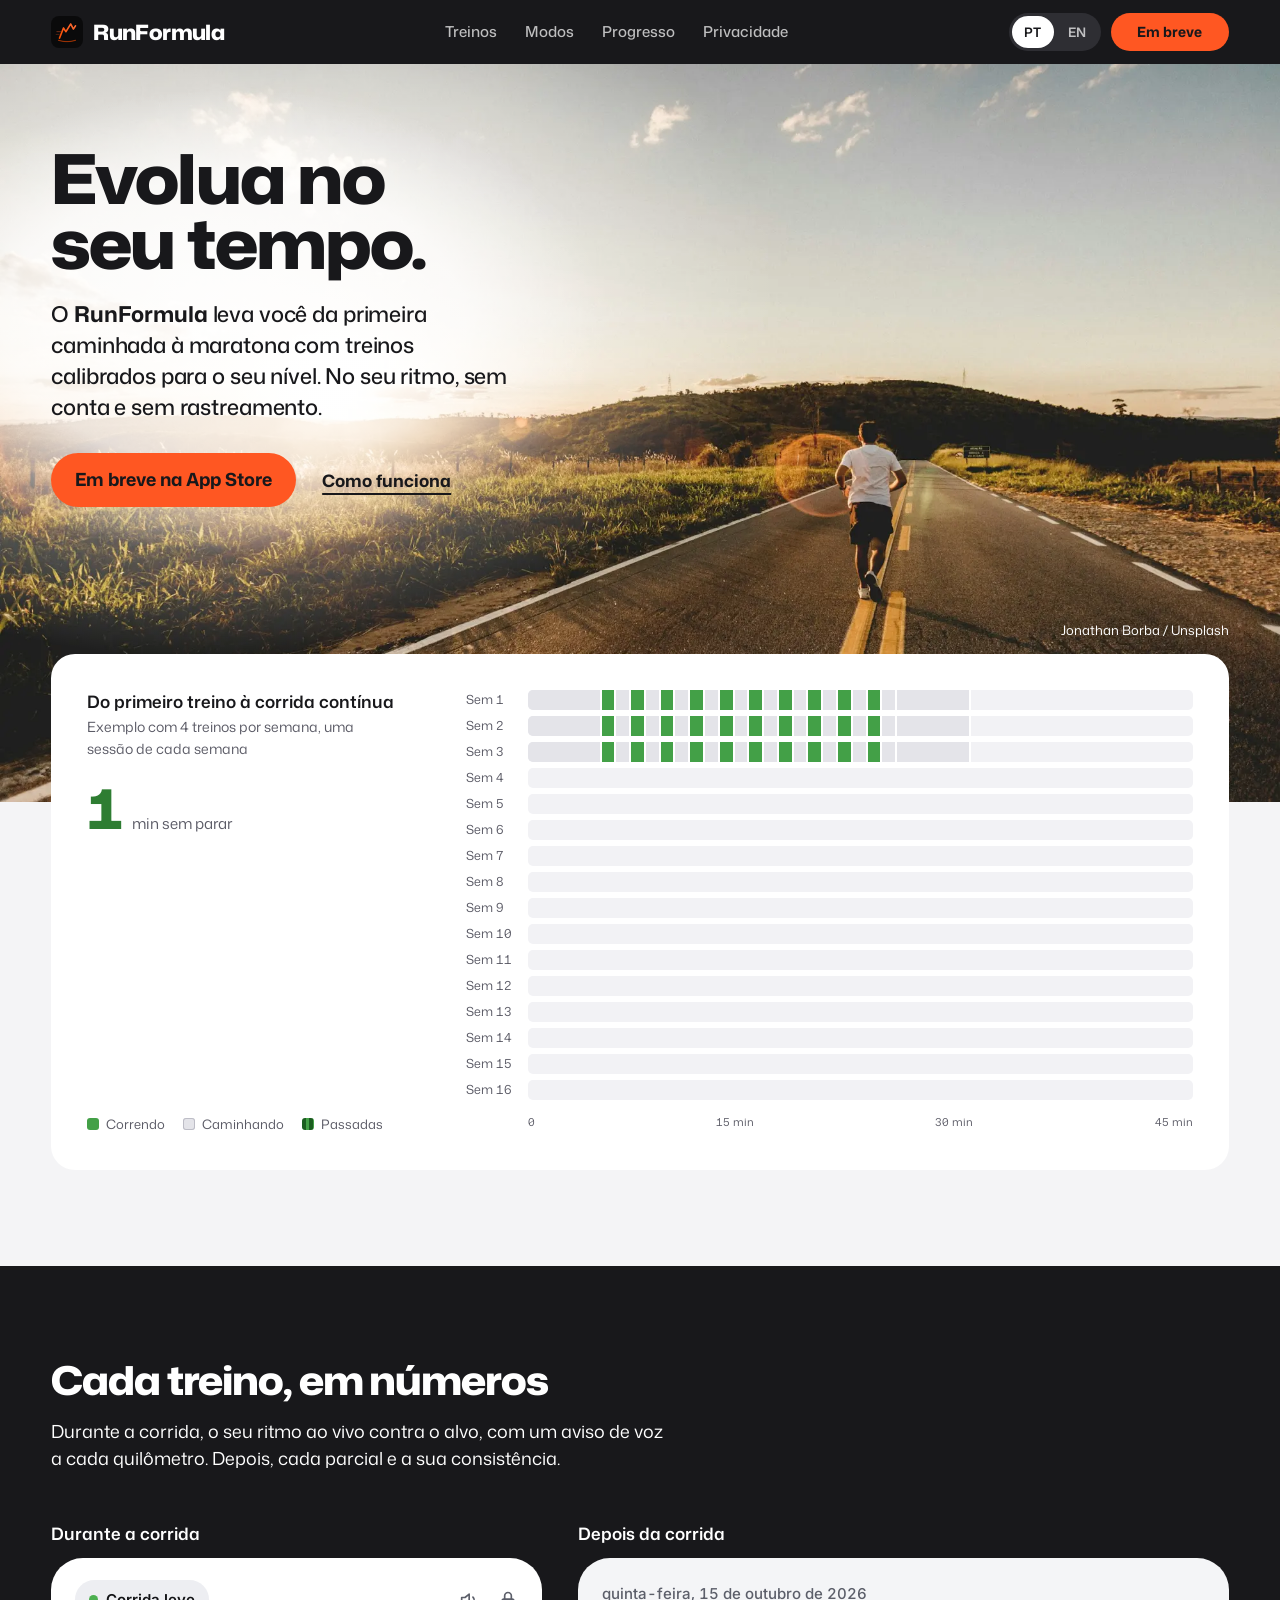
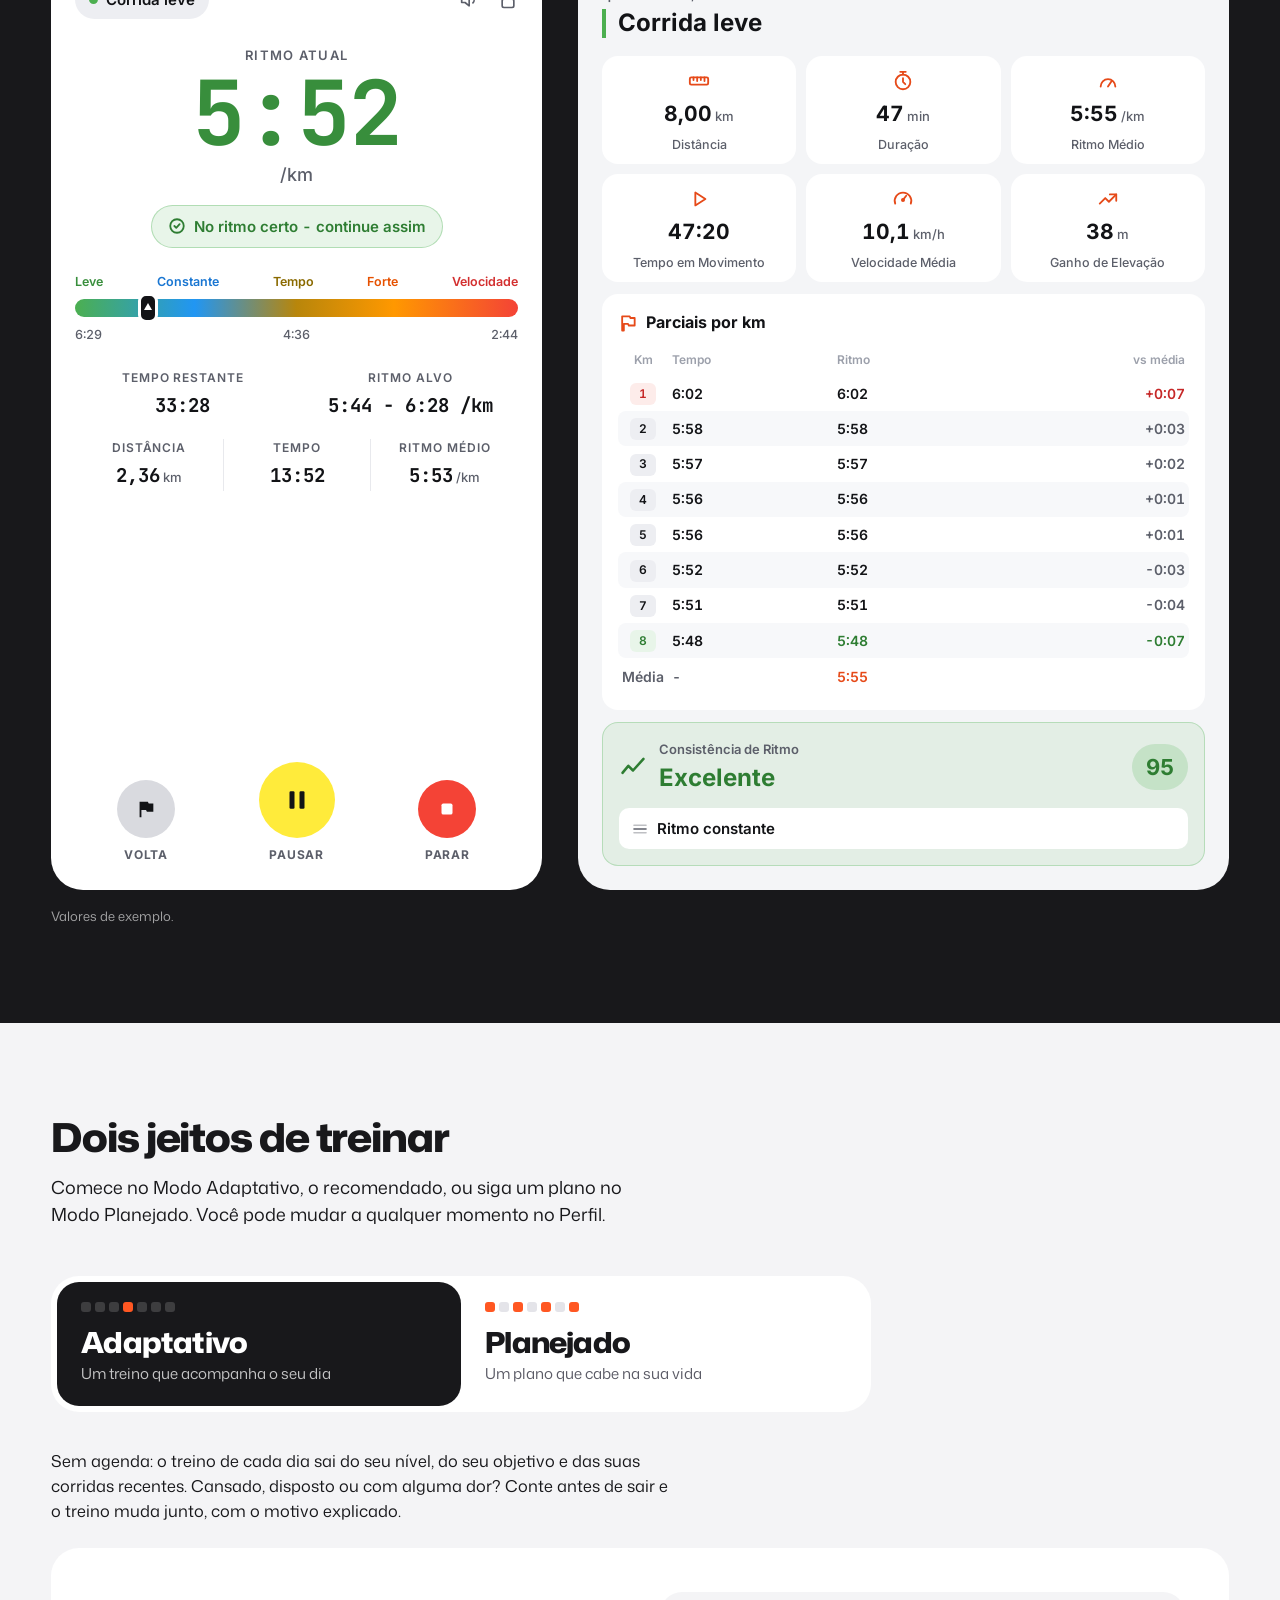
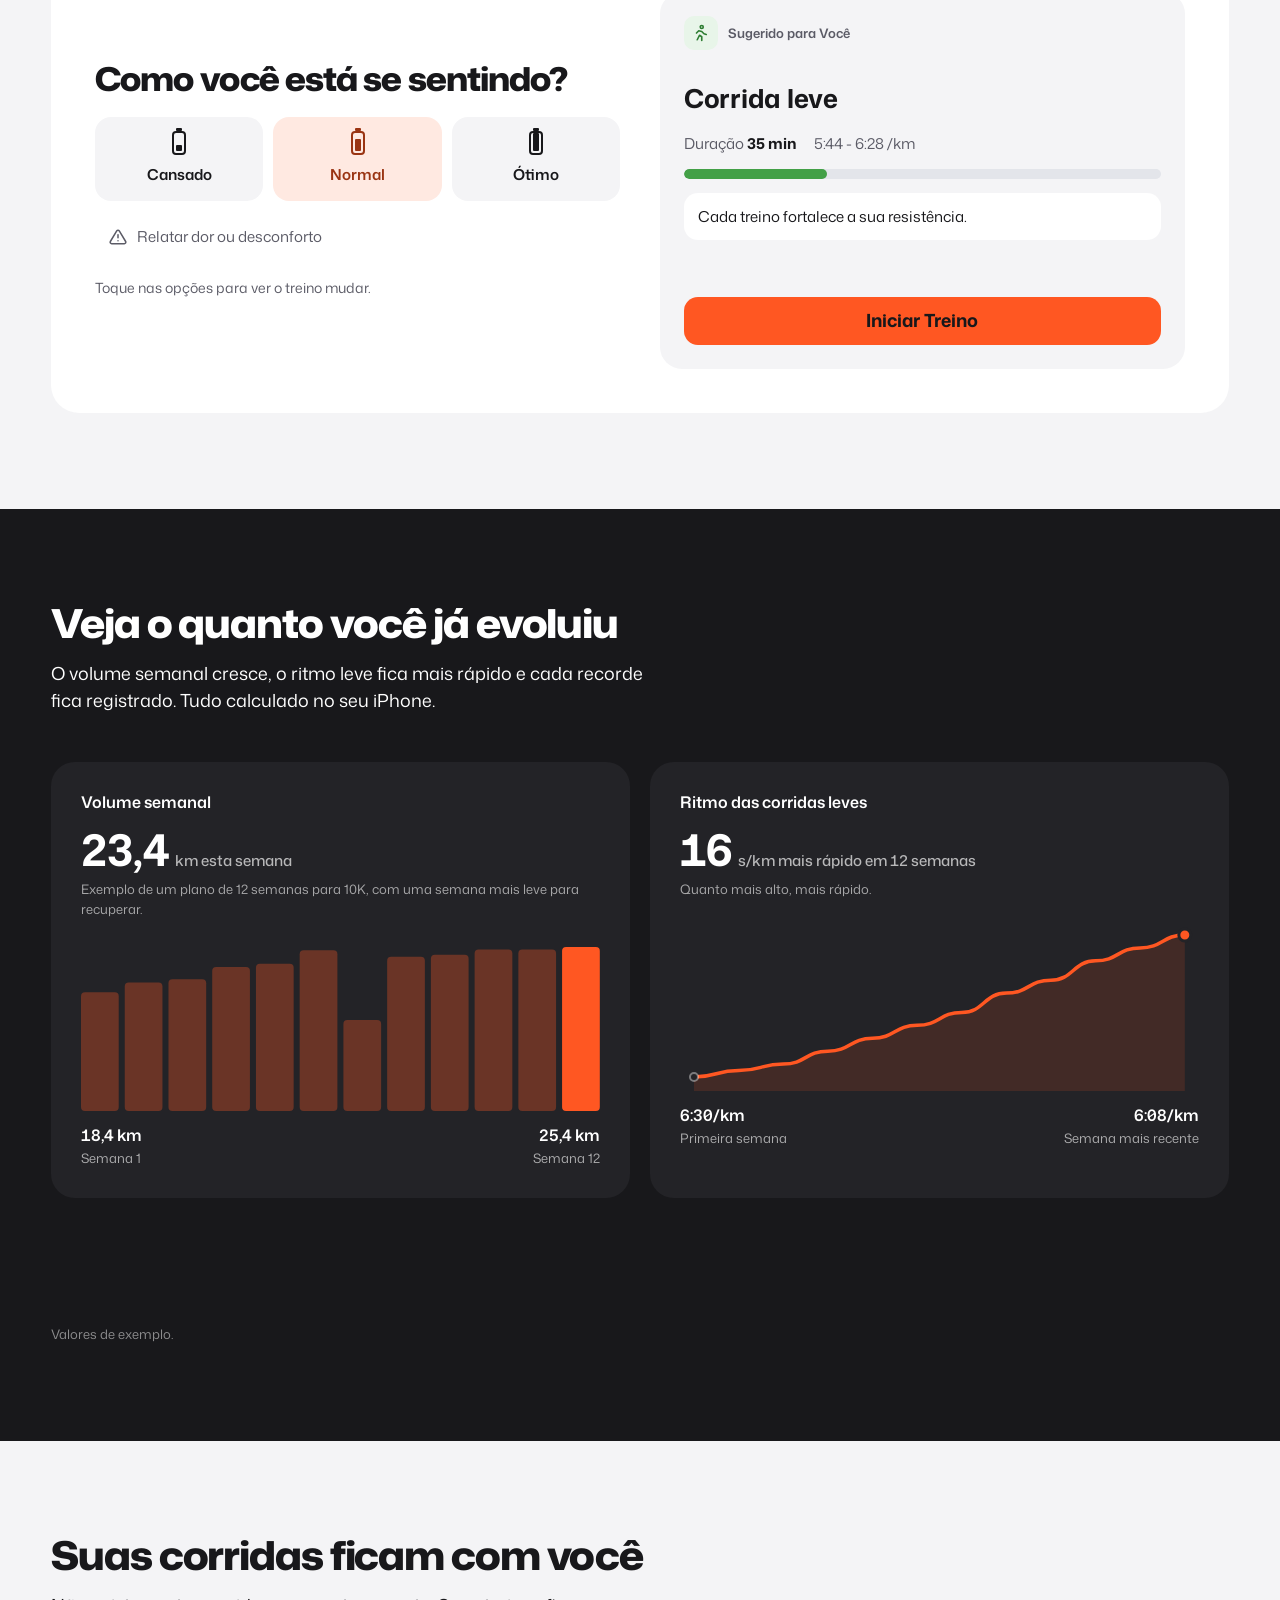
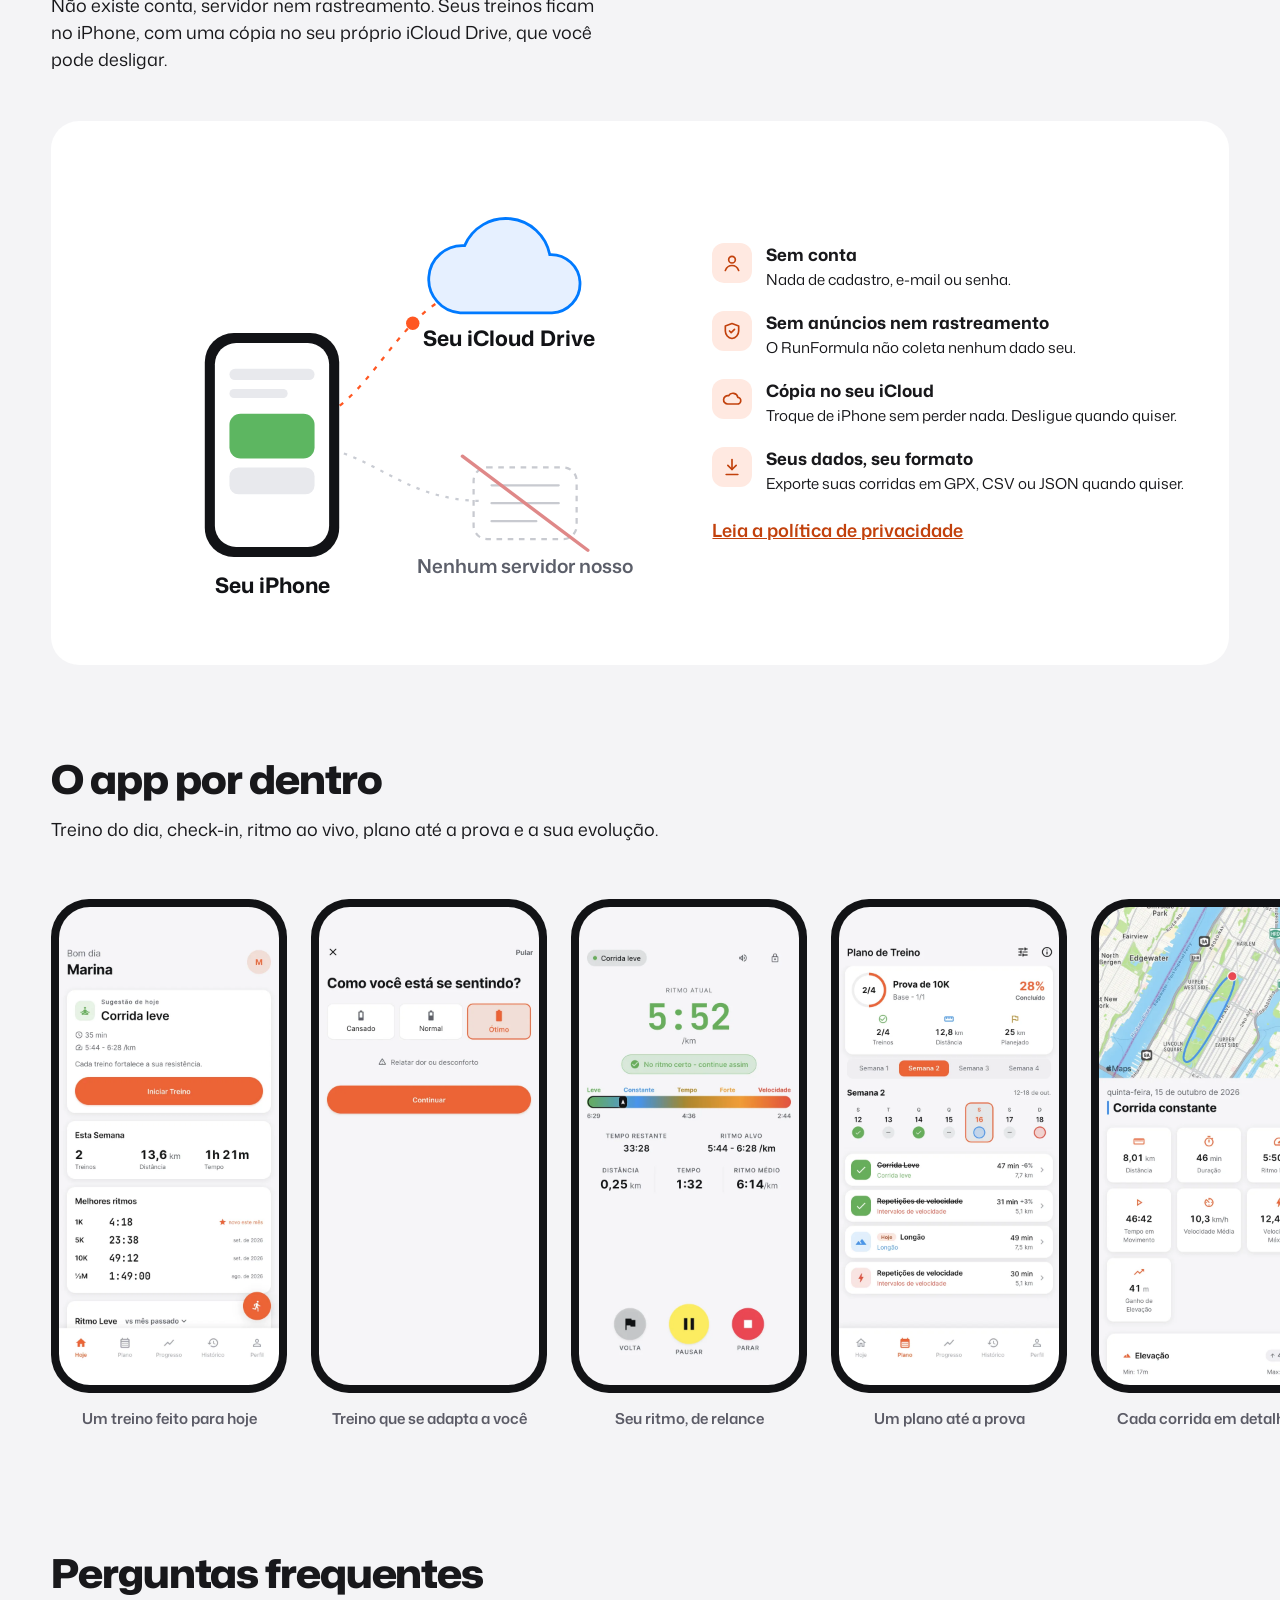
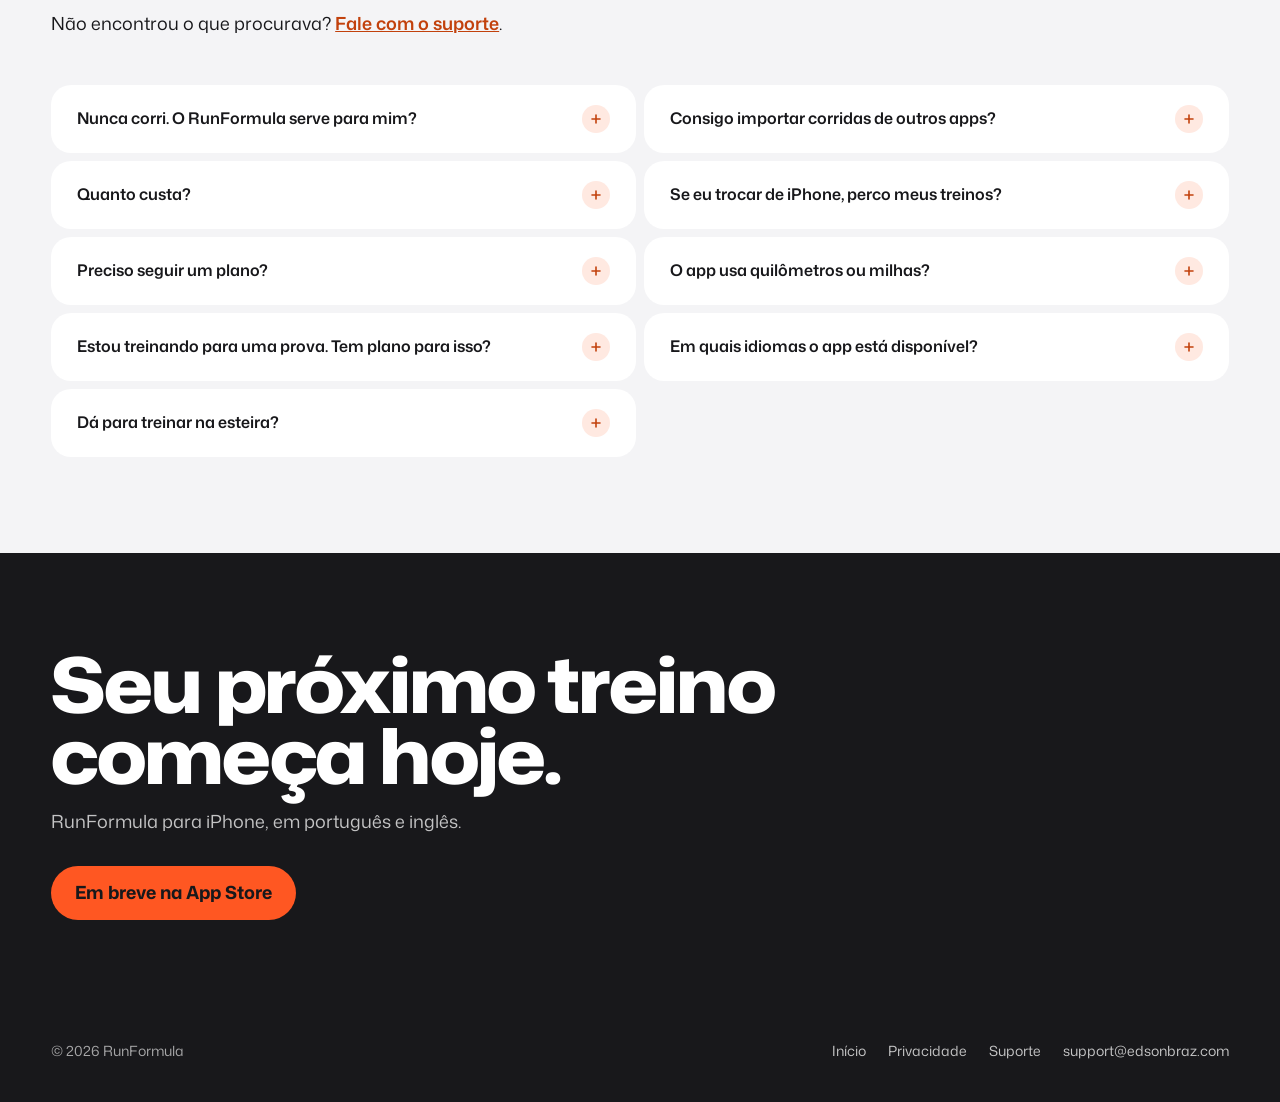
==== commit 3f1c5ed5: "chore: deploy the site from runformula-src 40b4eae" ====
--- a/index.html
+++ b/index.html
@@ -1 +1 @@
-<!DOCTYPE html><html lang="pt-BR"><head><meta charset="utf-8"><meta name="viewport" content="width=device-width, initial-scale=1"><title>RunFormula: treino de corrida que evolui no seu tempo</title><meta name="description" content="O RunFormula leva você da primeira caminhada à maratona com treinos calibrados para o seu nível. No seu ritmo, sem conta e sem rastreamento."><meta name="theme-color" content="#18181B"><link rel="canonical" href="https://runformula.app/"><link rel="alternate" hreflang="pt-BR" href="https://runformula.app/"><link rel="alternate" hreflang="en" href="https://runformula.app/en/"><link rel="alternate" hreflang="x-default" href="https://runformula.app/en/"><link rel="icon" type="image/png" href="/favicon.png"><link rel="apple-touch-icon" href="/apple-touch-icon.png"><link rel="preload" href="/assets/fonts/bricolage-grotesque-latin-standard-normal.woff2" as="font" type="font/woff2" crossorigin><link rel="preload" href="/assets/fonts/figtree-latin-400-normal.woff2" as="font" type="font/woff2" crossorigin><meta property="og:type" content="website"><meta property="og:site_name" content="RunFormula"><meta property="og:locale" content="pt_BR"><meta property="og:title" content="RunFormula: treino de corrida que evolui no seu tempo"><meta property="og:description" content="O RunFormula leva você da primeira caminhada à maratona com treinos calibrados para o seu nível. No seu ritmo, sem conta e sem rastreamento."><meta property="og:url" content="https://runformula.app/"><meta property="og:image" content="https://runformula.app/assets/img/og-pt.jpg"><meta property="og:image:width" content="1200"><meta property="og:image:height" content="630"><meta name="twitter:card" content="summary_large_image"><script>document.documentElement.classList.add("js")</script><link rel="stylesheet" href="/_astro/Base.AL08lINp.css"></head><body><a class="skip" href="#main">Pular para o conteúdo</a><header class="nav"><div class="wrap"><a class="brand" href="/"><img src="/assets/img/icon-64.png" alt="" width="32" height="32"><span>RunFormula</span></a><nav class="nav-links" aria-label="Principal"><a href="#treinos">Treinos</a><a href="#modos">Modos</a><a href="#progresso">Progresso</a><a href="#privacidade">Privacidade</a></nav><div class="nav-end"><div class="lang" role="group" aria-label="Idioma"><a href="/" hreflang="pt-BR" lang="pt-BR" aria-current="true">PT</a><a href="/en/" hreflang="en" lang="en">EN</a></div><a class="nav-dl" href="/download/">Em breve</a></div></div></header><main id="main"><section class="hero-photo hp-road look-e look-f" aria-labelledby="h1"><img class="hp-img" src="/_astro/road-2000.GBGUGPF2.webp" srcset="/_astro/road-1000.CBSSQYrD.webp 1000w, /_astro/road-2000.GBGUGPF2.webp 2000w" sizes="100vw" width="2000" height="1334" alt="" fetchpriority="high"><div class="wrap hp-text"><div class="hp-copy"><h1 id="h1">Evolua no<br>seu tempo.</h1><p class="lede">O <strong>RunFormula</strong> leva você da primeira caminhada à maratona com treinos calibrados para o seu nível. No seu ritmo, sem conta e sem rastreamento.</p><div class="ctas"><a class="btn btn-o" href="/download/">Em breve na App Store</a><a class="btn btn-line" href="#treinos">Como funciona</a></div></div></div><p class="hp-credit">Jonathan Borba / Unsplash</p></section><div class="journey-lift look-e look-f"><div class="wrap"><figure class="journey" id="journey" aria-labelledby="jcap"><div class="j-top"><div><div class="j-title" id="jcap">Do primeiro treino à corrida contínua</div><div class="j-sub">Exemplo com 4 treinos por semana, uma sessão de cada semana</div></div><div class="j-stat" aria-hidden="true"><div class="v" id="jRun">1</div><div class="k">min sem parar</div></div></div><p class="sr">Exemplo de jornada com 4 treinos por semana, em 16 semanas: a caminhada diminui e a corrida cresce, de trechos de 1 minuto até 25 minutos sem parar, com passadas a partir da semana 13.</p><div class="j-rows" id="jRows" aria-hidden="true"></div><div class="j-scale" aria-hidden="true"><span></span><div><span>0</span><span>15 min</span><span>30 min</span><span>45 min</span></div></div><div class="legend" aria-hidden="true"><span><i class="sw-run"></i>Correndo</span><span><i class="sw-walk"></i>Caminhando</span><span><i class="sw-st"></i>Passadas</span></div><div class="toast" id="toast" aria-hidden="true"><span class="ic"><svg width="16" height="16" viewBox="0 0 24 24" fill="none" stroke="currentColor" stroke-width="2.6" stroke-linecap="round" stroke-linejoin="round" aria-hidden="true"><path d="M20 6 9 17l-5-5"/></svg></span><span id="toastText"></span></div></figure></div></div><section class="dark sec" id="treinos" aria-labelledby="nh"><div class="wrap"><div class="sec-head"><h2 id="nh">Cada treino, em números</h2><p>Durante a corrida, o seu ritmo ao vivo contra o alvo, com um aviso de voz a cada quilômetro. Depois, cada parcial e a sua consistência.</p></div><div class="sess-tabs" role="group" aria-label="Cada treino, em números"><button type="button" aria-pressed="true" aria-controls="sessLive">Durante a corrida</button><button type="button" aria-pressed="false" aria-controls="sessDetail">Depois da corrida</button></div><div class="session"><p class="sess-cap">Durante a corrida</p><p class="sess-cap">Depois da corrida</p><div class="app-ui live is-on" id="sessLive" data-ui><div class="live-top"><span class="live-chip"><i></i>Corrida leve</span><span class="live-icons" aria-hidden="true"><svg width="20" height="20" viewBox="0 0 24 24" fill="none" stroke="currentColor" stroke-width="2" stroke-linecap="round" stroke-linejoin="round"><path d="M11 5 6 9H2v6h4l5 4V5z"></path><path d="M15.5 8.5a5 5 0 0 1 0 7"></path></svg><svg width="20" height="20" viewBox="0 0 24 24" fill="none" stroke="currentColor" stroke-width="2" stroke-linecap="round" stroke-linejoin="round"><rect x="5" y="11" width="14" height="10" rx="2"></rect><path d="M8 11V7a4 4 0 0 1 8 0v4"></path></svg></span></div><p class="live-label">Ritmo atual</p><p class="live-pace app-mono" id="livePace">5:52</p><p class="live-unit">/km</p><p class="live-ok"><svg width="18" height="18" viewBox="0 0 24 24" fill="none" stroke="currentColor" stroke-width="2.4" stroke-linecap="round" stroke-linejoin="round" aria-hidden="true"><circle cx="12" cy="12" r="9"></circle><path d="m8.5 12 2.5 2.5 4.5-5"></path></svg>No ritmo certo - continue assim</p><div class="live-zones" aria-hidden="true"><div class="live-zone-names"><span>Leve</span><span>Constante</span><span>Tempo</span><span>Forte</span><span>Velocidade</span></div><div class="live-bar"><span class="live-marker" id="liveMarker" style="left:16.444444444444446%" data-slowest="389" data-fastest="164"></span></div><div class="live-scale"><span>6:29</span><span>4:36</span><span>2:44</span></div></div><div class="live-pair"><span><small>Tempo restante</small><b class="app-mono">33:28</b></span><span><small>Ritmo Alvo</small><b class="app-mono">5:44 - 6:28 /km</b></span></div><div class="live-trio"><span><small>Distância</small><b class="app-mono">2,36<em> km</em></b></span><span><small>Tempo</small><b class="app-mono">13:52<em></em></b></span><span><small>Ritmo Médio</small><b class="app-mono">5:53<em> /km</em></b></span></div><div class="live-controls" aria-hidden="true"><span><i class="lap"><svg width="22" height="22" viewBox="0 0 24 24" fill="currentColor"><path d="M5 21V4h9l1 2h5v9h-7l-1-2H7v8z"></path></svg></i>VOLTA</span><span><i class="pause"><svg width="30" height="30" viewBox="0 0 24 24" fill="currentColor"><rect x="6" y="5" width="4" height="14" rx="1"></rect><rect x="14" y="5" width="4" height="14" rx="1"></rect></svg></i>PAUSAR</span><span><i class="stop"><svg width="22" height="22" viewBox="0 0 24 24" fill="currentColor"><rect x="6" y="6" width="12" height="12" rx="2"></rect></svg></i>PARAR</span></div></div><div class="app-ui detail" id="sessDetail" data-ui><p class="det-date">quinta-feira, 15 de outubro de 2026</p><p class="det-title">Corrida leve</p><div class="det-tiles"><div class="det-tile"><svg width="22" height="22" viewBox="0 0 24 24" fill="none" stroke="currentColor" stroke-width="2" stroke-linecap="round" stroke-linejoin="round" aria-hidden="true"><rect x="2" y="8" width="20" height="8" rx="1.5"/><path d="M6 8v3M10 8v4M14 8v3M18 8v4"/></svg><b>8,00<em> km</em></b><span>Distância</span></div><div class="det-tile"><svg width="22" height="22" viewBox="0 0 24 24" fill="none" stroke="currentColor" stroke-width="2" stroke-linecap="round" stroke-linejoin="round" aria-hidden="true"><circle cx="12" cy="13" r="8"/><path d="M12 9v4l2.5 2.5M9 2h6M12 2v3"/></svg><b>47<em> min</em></b><span>Duração</span></div><div class="det-tile"><svg width="22" height="22" viewBox="0 0 24 24" fill="none" stroke="currentColor" stroke-width="2" stroke-linecap="round" stroke-linejoin="round" aria-hidden="true"><path d="M4 18a8 8 0 1 1 16 0"/><path d="M12 18l4-6"/></svg><b>5:55<em> /km</em></b><span>Ritmo Médio</span></div><div class="det-tile"><svg width="22" height="22" viewBox="0 0 24 24" fill="none" stroke="currentColor" stroke-width="2" stroke-linecap="round" stroke-linejoin="round" aria-hidden="true"><path d="M8 5v14l11-7z"/></svg><b>47:20<em></em></b><span>Tempo em Movimento</span></div><div class="det-tile"><svg width="22" height="22" viewBox="0 0 24 24" fill="none" stroke="currentColor" stroke-width="2" stroke-linecap="round" stroke-linejoin="round" aria-hidden="true"><path d="M3.5 17a9 9 0 1 1 17 0"/><path d="M12 13l3.5-4.5"/><circle cx="12" cy="13" r="1.2"/></svg><b>10,1<em> km/h</em></b><span>Velocidade Média</span></div><div class="det-tile"><svg width="22" height="22" viewBox="0 0 24 24" fill="none" stroke="currentColor" stroke-width="2" stroke-linecap="round" stroke-linejoin="round" aria-hidden="true"><path d="M3 17l6-6 4 4 8-8"/><path d="M14 7h7v7"/></svg><b>38<em> m</em></b><span>Ganho de Elevação</span></div></div><div class="det-card"><p class="det-card-title"><svg width="20" height="20" viewBox="0 0 24 24" fill="none" stroke="currentColor" stroke-width="2.2" stroke-linecap="round" stroke-linejoin="round" aria-hidden="true"><path d="M5 21V4h9l1 2h5v9h-7l-1-2H7v8z"></path></svg>Parciais por km</p><table class="det-splits"><thead><tr><th scope="col">Km</th><th scope="col">Tempo</th><th scope="col">Ritmo</th><th scope="col">vs média</th></tr></thead><tbody><tr><td><span class="n worst">1</span></td><td>6:02</td><td>6:02</td><td class="down">+0:07</td></tr><tr><td><span class="n">2</span></td><td>5:58</td><td>5:58</td><td class>+0:03</td></tr><tr><td><span class="n">3</span></td><td>5:57</td><td>5:57</td><td class>+0:02</td></tr><tr><td><span class="n">4</span></td><td>5:56</td><td>5:56</td><td class>+0:01</td></tr><tr><td><span class="n">5</span></td><td>5:56</td><td>5:56</td><td class>+0:01</td></tr><tr><td><span class="n">6</span></td><td>5:52</td><td>5:52</td><td class>-0:03</td></tr><tr><td><span class="n">7</span></td><td>5:51</td><td>5:51</td><td class>-0:04</td></tr><tr><td><span class="n best">8</span></td><td>5:48</td><td class="best">5:48</td><td class="up">-0:07</td></tr></tbody><tfoot><tr><td>Média</td><td>-</td><td>5:55</td><td></td></tr></tfoot></table></div><div class="det-consistency"><div class="dc-head"><svg width="28" height="28" viewBox="0 0 24 24" fill="none" stroke="currentColor" stroke-width="2.2" stroke-linecap="round" stroke-linejoin="round" aria-hidden="true"><path d="M3 17l5-6 4 4 9-10"></path></svg><span><small>Consistência de Ritmo</small><b>Excelente</b></span><span class="dc-score">95</span></div><p class="dc-strategy"><svg width="18" height="18" viewBox="0 0 24 24" fill="none" stroke="currentColor" stroke-width="2.2" stroke-linecap="round" aria-hidden="true"><path d="M4 12h16"></path><path d="M4 7h16" opacity=".4"></path><path d="M4 17h16" opacity=".4"></path></svg>Ritmo constante</p></div></div></div><p class="sess-example">Valores de exemplo.</p></div></section><section class="light sec" id="modos" aria-labelledby="mh"><div class="wrap"><div class="sec-head"><h2 id="mh">Dois jeitos de treinar</h2><p>Comece no Modo Adaptativo, o recomendado, ou siga um plano no Modo Planejado. Você pode mudar a qualquer momento no Perfil.</p></div><div class="modes" role="group" aria-label="Modo de Treino"><button type="button" class="mode" aria-pressed="true" aria-controls="pane-adaptive"><span class="mode-week" aria-hidden="true"><i></i><i></i><i></i><i class="on"></i><i></i><i></i><i></i></span><b>Adaptativo</b><span class="mode-line">Um treino que acompanha o seu dia</span></button><button type="button" class="mode" aria-pressed="false" aria-controls="pane-planned"><span class="mode-week" aria-hidden="true"><i class="on"></i><i></i><i class="on"></i><i></i><i class="on"></i><i></i><i class="on"></i></span><b>Planejado</b><span class="mode-line">Um plano que cabe na sua vida</span></button></div><div class="mode-panes"><div class="mode-pane is-on" id="pane-adaptive"><p class="mode-lead">Sem agenda: o treino de cada dia sai do seu nível, do seu objetivo e das suas corridas recentes. Cansado, disposto ou com alguma dor? Conte antes de sair e o treino muda junto, com o motivo explicado.</p><div class="panel ci"><div><div class="ci-q" id="ciq">Como você está se sentindo?</div><div class="feel" role="group" aria-labelledby="ciq"><button type="button" data-f="tired" aria-pressed="false"><span class="batt" aria-hidden="true"><i style="height:30%"></i></span>Cansado</button><button type="button" data-f="normal" aria-pressed="true"><span class="batt" aria-hidden="true"><i style="height:60%"></i></span>Normal</button><button type="button" data-f="great" aria-pressed="false"><span class="batt" aria-hidden="true"><i style="height:90%"></i></span>Ótimo</button></div><button type="button" class="pain" id="pain" aria-pressed="false"><svg width="18" height="18" viewBox="0 0 24 24" fill="none" stroke="currentColor" stroke-width="2" stroke-linecap="round" stroke-linejoin="round" aria-hidden="true"><path d="M10.3 3.9 1.8 18a2 2 0 0 0 1.7 3h17a2 2 0 0 0 1.7-3L13.7 3.9a2 2 0 0 0-3.4 0z"/><path d="M12 9v4"/><path d="M12 17h.01"/></svg>Relatar dor ou desconforto</button><p class="ci-note">Toque nas opções para ver o treino mudar.</p></div><div class="wcard" id="wcard" aria-live="polite"><div class="wstate ws-normal is-on" data-k="normal"><div class="lab"><span class="ic"><svg width="18" height="18" viewBox="0 0 24 24" fill="none" stroke="currentColor" stroke-width="2.2" stroke-linecap="round" stroke-linejoin="round" aria-hidden="true"><circle cx="13" cy="4" r="2"/><path d="m7 21 3-6 3 2v5"/><path d="m6 12 3-3 4 1 3 3 3 1"/></svg></span><span>Sugerido para Você</span></div><p class="ins"></p><div class="ttl">Corrida leve</div><div class="meta"><span>Duração <b>35 min</b></span><span>5:44 - 6:28 /km</span></div><div class="zline" aria-hidden="true"><i></i></div><div class="why">Cada treino fortalece a sua resistência.</div><div class="go" aria-hidden="true">Iniciar Treino</div></div><div class="wstate ws-great" data-k="great" aria-hidden="true"><div class="lab"><span class="ic"><svg width="18" height="18" viewBox="0 0 24 24" fill="none" stroke="currentColor" stroke-width="2.2" stroke-linecap="round" stroke-linejoin="round" aria-hidden="true"><circle cx="13" cy="4" r="2"/><path d="m7 21 3-6 3 2v5"/><path d="m6 12 3-3 4 1 3 3 3 1"/></svg></span><span>Sugerido para Você</span></div><p class="ins">Com essa disposição, o treino de qualidade da semana vem para hoje.</p><div class="ttl">Corrida em tempo</div><div class="meta"><span>Duração <b>45 min</b></span><span>4:55 /km</span></div><div class="zline" aria-hidden="true"><i></i></div><div class="why">Cada treino fortalece a sua resistência.</div><div class="go" aria-hidden="true">Iniciar Treino</div></div><div class="wstate ws-tired" data-k="tired" aria-hidden="true"><div class="lab"><span class="ic"><svg width="18" height="18" viewBox="0 0 24 24" fill="none" stroke="currentColor" stroke-width="2.2" stroke-linecap="round" stroke-linejoin="round" aria-hidden="true"><circle cx="13" cy="4" r="2"/><path d="m7 21 3-6 3 2v5"/><path d="m6 12 3-3 4 1 3 3 3 1"/></svg></span><span>Sugerido para Você</span></div><p class="ins">Pelo que você contou, o treino de hoje ficou mais leve.</p><div class="ttl">Corrida leve</div><div class="meta"><span>Duração <b>20 min</b></span><span>5:44 - 6:28 /km</span></div><div class="zline" aria-hidden="true"><i></i></div><div class="why">Você parece cansado hoje. Um treino leve vai ajudar na recuperação.</div><div class="go" aria-hidden="true">Iniciar Treino</div></div><div class="wstate ws-pain" data-k="pain" aria-hidden="true"><div class="lab"><span class="ic"><svg width="18" height="18" viewBox="0 0 24 24" fill="none" stroke="currentColor" stroke-width="2.2" stroke-linecap="round" stroke-linejoin="round" aria-hidden="true"><path d="M21 12.8A9 9 0 1 1 11.2 3a7 7 0 0 0 9.8 9.8z"/></svg></span><span>Sugerido para Você</span></div><p class="ins">Com dor ou lesão, descansar hoje é a melhor escolha.</p><div class="ttl">Dia de Descanso</div><div class="meta"><span>Cuide de você</span></div><div class="zline" aria-hidden="true"><i></i></div><div class="why">Seu corpo precisa descansar para ficar mais forte</div></div></div></div></div><div class="mode-pane" id="pane-planned"><p class="mode-lead">Um plano até o seu objetivo, nos dias que você escolhe, em ciclos de 4 semanas. Se a semana apertar, mude o treino de dia. Se a vida pedir uma pausa, o plano espera e segue com você.</p><div class="panel cal-wrap"><div class="cal" role="img" aria-label="Animação de quatro semanas de um plano: um treino muda de dia dentro da semana e o plano é pausado por uma semana, adiando as semanas seguintes."><div class="cal-head" aria-hidden="true"><span></span><span>S</span><span>T</span><span>Q</span><span>Q</span><span>S</span><span>S</span><span>D</span></div><div class="cal-rows" id="calRows" aria-hidden="true"></div></div><ol class="steps-list" id="calSteps"><li class="cur"><b>Seus dias, sua rotina</b><span>Treinos nos dias que você escolheu.</span></li><li><b>Mude de dia</b><span>Troque um treino de dia dentro da mesma semana.</span></li><li><b>Pause quando precisar</b><span>Ao retomar, o restante do plano é adiado pelas semanas de pausa.</span></li></ol></div></div></div></div></section><section class="dark sec" id="progresso" aria-labelledby="ph"><div class="wrap"><div class="sec-head"><h2 id="ph">Veja o quanto você já evoluiu</h2><p>O volume semanal cresce, o ritmo leve fica mais rápido e cada recorde fica registrado. Tudo calculado no seu iPhone.</p></div><div class="prog" id="prog"><div class="card-d metric"><h3>Volume semanal</h3><div class="big"><span id="volEnd">18,4</span><small>km esta semana</small></div><div class="sub">Exemplo de um plano de 12 semanas para 10K, com uma semana mais leve para recuperar.</div><svg class="chart" id="volChart" viewBox="0 0 400 150" preserveAspectRatio="none" role="img" aria-label="Volume semanal em um plano de 12 semanas para 10K, de 18,4 para 25,4 quilômetros, com a sétima semana mais leve"></svg><div class="ends"><span><b>18,4 km</b>Semana 1</span><span><b>25,4 km</b>Semana 12</span></div></div><div class="card-d metric"><h3>Ritmo das corridas leves</h3><div class="big"><span id="gain">0</span><small>s/km mais rápido em 12 semanas</small></div><div class="sub">Quanto mais alto, mais rápido.</div><svg class="chart" id="paceChart" viewBox="0 0 400 150" preserveAspectRatio="none" role="img" aria-label="Ritmo das corridas leves melhorando de 6:30 para 6:08 por quilômetro em 12 semanas"></svg><div class="ends"><span><b>6:30/km</b>Primeira semana</span><span><b>6:08/km</b>Semana mais recente</span></div></div><div class="recs"><div class="rec"><span class="ic"><svg width="18" height="18" viewBox="0 0 24 24" fill="currentColor" aria-hidden="true"><path d="m12 2 3.1 6.3 6.9 1-5 4.9 1.2 6.8L12 17.8 5.8 21l1.2-6.8-5-4.9 6.9-1z"/></svg></span><div><b>Novo recorde de 5K</b><span>23:38</span></div></div><div class="rec"><span class="ic"><svg width="18" height="18" viewBox="0 0 24 24" fill="none" stroke="currentColor" stroke-width="2.2" stroke-linecap="round" stroke-linejoin="round" aria-hidden="true"><path d="M3 17l6-6 4 4 8-8"/><path d="M14 7h7v7"/></svg></span><div><b>Três semanas constantes.</b><span>Suas corridas leves ficam 10 minutos mais longas.</span></div></div><div class="rec"><span class="ic"><svg width="18" height="18" viewBox="0 0 24 24" fill="none" stroke="currentColor" stroke-width="2.2" stroke-linecap="round" stroke-linejoin="round" aria-hidden="true"><path d="M13 2 3 14h9l-1 8 10-12h-9z"/></svg></span><div><b>12 semanas firmes!</b><span>Continue assim.</span></div></div></div><p class="example">Valores de exemplo.</p></div></div></section><section class="light sec" id="privacidade" aria-labelledby="prh"><div class="wrap"><div class="sec-head"><h2 id="prh">Suas corridas ficam com você</h2><p>Não existe conta, servidor nem rastreamento. Seus treinos ficam no iPhone, com uma cópia no seu próprio iCloud Drive, que você pode desligar.</p></div><div class="panel priv"><div class="diag" role="img" aria-label="Diagrama: os dados vão do seu iPhone apenas para o seu iCloud Drive. Não existe servidor do RunFormula."><svg viewBox="0 0 500 400" aria-hidden="true"><path class="flow" id="flowPath" d="M170 230 C 240 230, 260 110, 340 110"></path><path class="no" d="M170 250 C 240 250, 260 300, 340 300"></path><circle class="packet" r="6"><animateMotion dur="2.2s" repeatCount="indefinite"><mpath href="#flowPath"></mpath></animateMotion></circle><circle class="packet" r="6"><animateMotion dur="2.2s" begin="1.1s" repeatCount="indefinite"><mpath href="#flowPath"></mpath></animateMotion></circle><rect x="90" y="150" width="120" height="200" rx="26" fill="#121316"></rect><rect x="99" y="159" width="102" height="182" rx="19" fill="#fff"></rect><rect x="112" y="182" width="76" height="10" rx="5" fill="#E8E9ED"></rect><rect x="112" y="200" width="52" height="8" rx="4" fill="#E8E9ED"></rect><rect x="112" y="222" width="76" height="40" rx="10" fill="#4CAF50" opacity=".9"></rect><rect x="112" y="270" width="76" height="24" rx="8" fill="#E8E9ED"></rect><text x="150" y="382" text-anchor="middle" font-family="Figtree, system-ui, sans-serif" font-size="19" font-weight="700" fill="#121316">Seu iPhone</text><path d="M318 132a30 30 0 0 1 4-60 40 40 0 0 1 76 8 26 26 0 0 1 2 52z" fill="#E6F0FF" stroke="#007AFF" stroke-width="2.5"></path><text x="362" y="162" text-anchor="middle" font-family="Figtree, system-ui, sans-serif" font-size="19" font-weight="700" fill="#121316">Seu iCloud Drive</text><g opacity=".55"><rect x="330" y="270" width="92" height="64" rx="12" fill="none" stroke="#9CA0AB" stroke-width="2" stroke-dasharray="5 5"></rect><path d="M346 286h60M346 302h60M346 318h40" stroke="#9CA0AB" stroke-width="2" stroke-linecap="round"></path><path d="M320 260l112 84" stroke="#C62828" stroke-width="3" stroke-linecap="round"></path></g><text x="376" y="364" text-anchor="middle" font-family="Figtree, system-ui, sans-serif" font-size="17" font-weight="600" fill="#5C5F6A">Nenhum servidor nosso</text></svg></div><div><div class="plist"><div><span class="ic"><svg width="20" height="20" viewBox="0 0 24 24" fill="none" stroke="currentColor" stroke-width="2" stroke-linecap="round" stroke-linejoin="round" aria-hidden="true"><circle cx="12" cy="8" r="4"/><path d="M4 21c1.5-4 4.5-6 8-6s6.5 2 8 6"/></svg></span><p><b>Sem conta</b><span>Nada de cadastro, e-mail ou senha.</span></p></div><div><span class="ic"><svg width="20" height="20" viewBox="0 0 24 24" fill="none" stroke="currentColor" stroke-width="2" stroke-linecap="round" stroke-linejoin="round" aria-hidden="true"><path d="M12 3 4 6v6c0 4.5 3.4 8.3 8 9 4.6-.7 8-4.5 8-9V6l-8-3z"/><path d="m9 12 2 2 4-4"/></svg></span><p><b>Sem anúncios nem rastreamento</b><span>O RunFormula não coleta nenhum dado seu.</span></p></div><div><span class="ic"><svg width="20" height="20" viewBox="0 0 24 24" fill="none" stroke="currentColor" stroke-width="2" stroke-linecap="round" stroke-linejoin="round" aria-hidden="true"><path d="M7 18a5 5 0 1 1 .9-9.9A6 6 0 0 1 19 10a4 4 0 0 1-1 8H7z"/></svg></span><p><b>Cópia no seu iCloud</b><span>Troque de iPhone sem perder nada. Desligue quando quiser.</span></p></div><div><span class="ic"><svg width="20" height="20" viewBox="0 0 24 24" fill="none" stroke="currentColor" stroke-width="2" stroke-linecap="round" stroke-linejoin="round" aria-hidden="true"><path d="M12 3v12"/><path d="m7 10 5 5 5-5"/><path d="M5 21h14"/></svg></span><p><b>Seus dados, seu formato</b><span>Exporte suas corridas em GPX, CSV ou JSON quando quiser.</span></p></div></div><a class="more" href="/privacy/">Leia a política de privacidade</a></div></div></div></section><section class="light sec tight" id="telas" aria-labelledby="sh"><div class="wrap"><div class="sec-head"><h2 id="sh">O app por dentro</h2><p>Treino do dia, check-in, ritmo ao vivo, plano até a prova e a sua evolução.</p></div><div class="rail" tabindex="0" role="region" aria-label="Telas do aplicativo"><figure class="shot"><div class="phone"><img src="/assets/img/pt-home.webp" alt="Tela Hoje com a sugestão de treino" width="660" height="1434" loading="lazy" decoding="async"></div><figcaption>Um treino feito para hoje</figcaption></figure><figure class="shot"><div class="phone"><img src="/assets/img/pt-checkin.webp" alt="Check-in: como você está se sentindo?" width="660" height="1434" loading="lazy" decoding="async"></div><figcaption>Treino que se adapta a você</figcaption></figure><figure class="shot"><div class="phone"><img src="/assets/img/pt-live.webp" alt="Treino ao vivo com o ritmo atual" width="660" height="1434" loading="lazy" decoding="async"></div><figcaption>Seu ritmo, de relance</figcaption></figure><figure class="shot"><div class="phone"><img src="/assets/img/pt-plan.webp" alt="Plano de treino para uma prova de 10K" width="660" height="1434" loading="lazy" decoding="async"></div><figcaption>Um plano até a prova</figcaption></figure><figure class="shot"><div class="phone"><img src="/assets/img/pt-run-detail.webp" alt="Detalhe de uma corrida com mapa do percurso" width="660" height="1434" loading="lazy" decoding="async"></div><figcaption>Cada corrida em detalhes</figcaption></figure><figure class="shot"><div class="phone"><img src="/assets/img/pt-progress.webp" alt="Tela de progresso" width="660" height="1434" loading="lazy" decoding="async"></div><figcaption>Veja sua evolução</figcaption></figure></div></div></section><section class="light sec tight" id="perguntas" aria-labelledby="fh"><div class="wrap faq-layout"><div class="faq-side"><h2 id="fh">Perguntas frequentes</h2><p>Não encontrou o que procurava? <a href="/support/">Fale com o suporte</a>.</p></div><div class="faq"><details><summary>Nunca corri. O RunFormula serve para mim?</summary><div class="faq-a"><p>Sim. Você começa alternando caminhada e corrida, no ritmo do seu esforço. O tempo correndo aumenta aos poucos, e o app só avança quando você estiver pronto.</p></div></details><details><summary>Quanto custa?</summary><div class="faq-a"><p>Seus primeiros 5 treinos são grátis. Depois, iniciar um treino exige o Pro, em pagamento único, sem assinatura. Seu histórico, seu progresso e as exportações continuam sempre abertos.</p></div></details><details><summary>Preciso seguir um plano?</summary><div class="faq-a"><p>Não. No Modo Adaptativo, o recomendado, o app sugere o treino de cada dia, sem agenda. Se preferir dias marcados, mude para o Modo Planejado no Perfil, a qualquer momento.</p></div></details><details><summary>Estou treinando para uma prova. Tem plano para isso?</summary><div class="faq-a"><p>Sim. No Modo Planejado, há planos para 5K, 10K, meia maratona e maratona, além de objetivos como manter a saúde, perder peso e ganhar velocidade. Você escolhe os dias de treino, e o plano é montado até a data da prova.</p></div></details><details><summary>Dá para treinar na esteira?</summary><div class="faq-a"><p>Sim. No modo Indoor / Esteira, a distância é medida pelo contador de passos do iPhone.</p></div></details><details><summary>Consigo importar corridas de outros apps?</summary><div class="faq-a"><p>Sim. Importe arquivos GPX do Garmin, do Strava ou de outros apps. Você também pode exportar as suas corridas em GPX, CSV ou JSON quando quiser.</p></div></details><details><summary>Se eu trocar de iPhone, perco meus treinos?</summary><div class="faq-a"><p>Não. O backup no iCloud Drive vem ligado. Ao instalar o app no iPhone novo, ele encontra a sua cópia e oferece restaurar os treinos.</p></div></details><details><summary>O app usa quilômetros ou milhas?</summary><div class="faq-a"><p>Os dois. Ele começa com a unidade configurada no seu iPhone, e você pode trocar em Perfil, no item Unidades.</p></div></details><details><summary>Em quais idiomas o app está disponível?</summary><div class="faq-a"><p>Português e inglês, inclusive nos avisos de voz durante a corrida.</p></div></details></div></div></section><section class="dark" aria-labelledby="eh"><div class="wrap end"><h2 id="eh">Seu próximo treino<br>começa hoje.</h2><p>RunFormula para iPhone, em português e inglês.</p><a class="btn btn-o" href="/download/">Em breve na App Store</a></div></section><script type="application/json" id="rf-data">{"week":"Sem","pause":"Pausa","toasts":{"4":"Blocos de corrida mais longos","8":"30 minutos correndo, só com pausas curtas","12":"Primeiras passadas!","13":"25 minutos sem parar"},"w":{"normal":["Corrida leve","35 min","5:44 - 6:28 /km","Cada treino fortalece a sua resistência.",""],"great":["Corrida em tempo","45 min","4:55 /km","Cada treino fortalece a sua resistência.","Com essa disposição, o treino de qualidade da semana vem para hoje."],"tired":["Corrida leve","20 min","5:44 - 6:28 /km","Você parece cansado hoje. Um treino leve vai ajudar na recuperação.","Pelo que você contou, o treino de hoje ficou mais leve."],"pain":["Dia de Descanso","","Cuide de você","Seu corpo precisa descansar para ficar mais forte","Com dor ou lesão, descansar hoje é a melhor escolha."]},"go":"Iniciar Treino","cal":{"E":"Leve","T":"Tempo","L":"Longão"},"paused":"Plano pausado","unit":"km","decimal":",","journey":{"sessions":[{"run":1,"segs":[["w",5],["e",1],["w",1],["e",1],["w",1],["e",1],["w",1],["e",1],["w",1],["e",1],["w",1],["e",1],["w",1],["e",1],["w",1],["e",1],["w",1],["e",1],["w",1],["e",1],["w",1],["w",5]]},{"run":3,"segs":[["e",3],["w",3],["e",2],["w",1],["e",2],["w",1],["e",2],["w",1],["e",2],["w",1],["e",2],["w",1],["e",2],["w",1],["e",2],["w",1],["e",2],["w",1],["e",2],["w",1],["e",2],["w",1],["w",4]]},{"run":10,"segs":[["e",10],["w",3],["e",10],["w",3],["e",10],["w",4]]},{"run":20,"segs":[["e",13],["st",7]]},{"run":25,"segs":[["e",25]]}],"plan":[0,0,0,0,1,1,1,1,2,2,2,2,3,4,3,4],"scale":45},"vol":[18.4,19.9,20.4,22.3,22.8,24.9,14.1,23.9,24.2,25,25,25.4],"pace":[390,389,388,386,384,382,380,377,375,372,370,368],"gain":22,"session":{"splits":[362,358,357,356,356,352,351,348],"band":[344,388],"live":["5:52","5:50","5:54","5:51"]}}</script></main><footer><div class="wrap foot"><span>© 2026 RunFormula</span><nav aria-label="Rodapé"><a href="/">Início</a><a href="/privacy/">Privacidade</a><a href="/support/">Suporte</a><a href="mailto:support@edsonbraz.com">support@edsonbraz.com</a></nav></div></footer><script type="module" src="/_astro/Base.astro_astro_type_script_index_0_lang.C6kZZwJG.js"></script></body></html>+<!DOCTYPE html><html lang="pt-BR"><head><meta charset="utf-8"><meta name="viewport" content="width=device-width, initial-scale=1"><title>RunFormula: treino de corrida que evolui no seu tempo</title><meta name="description" content="O RunFormula leva você da primeira caminhada à maratona com treinos calibrados para o seu nível. No seu ritmo, sem conta e sem rastreamento."><meta name="theme-color" content="#18181B"><link rel="canonical" href="https://runformula.app/"><link rel="alternate" hreflang="pt-BR" href="https://runformula.app/"><link rel="alternate" hreflang="en" href="https://runformula.app/en/"><link rel="alternate" hreflang="x-default" href="https://runformula.app/en/"><link rel="icon" type="image/png" href="/favicon.png"><link rel="apple-touch-icon" href="/apple-touch-icon.png"><link rel="preload" href="/assets/fonts/mona-sans-latin-standard-normal.woff2" as="font" type="font/woff2" crossorigin><meta property="og:type" content="website"><meta property="og:site_name" content="RunFormula"><meta property="og:locale" content="pt_BR"><meta property="og:title" content="RunFormula: treino de corrida que evolui no seu tempo"><meta property="og:description" content="O RunFormula leva você da primeira caminhada à maratona com treinos calibrados para o seu nível. No seu ritmo, sem conta e sem rastreamento."><meta property="og:url" content="https://runformula.app/"><meta property="og:image" content="https://runformula.app/assets/img/og-pt.jpg"><meta property="og:image:width" content="1200"><meta property="og:image:height" content="630"><meta name="twitter:card" content="summary_large_image"><script>document.documentElement.classList.add("js")</script><link rel="stylesheet" href="/_astro/Base.DgAChT6I.css"></head><body><a class="skip" href="#main">Pular para o conteúdo</a><header class="nav"><div class="wrap"><a class="brand" href="/"><img src="/assets/img/icon-64.png" alt="" width="32" height="32"><span>RunFormula</span></a><nav class="nav-links" aria-label="Principal"><a href="#treinos">Treinos</a><a href="#modos">Modos</a><a href="#progresso">Progresso</a><a href="#privacidade">Privacidade</a></nav><div class="nav-end"><div class="lang" role="group" aria-label="Idioma"><a href="/" hreflang="pt-BR" lang="pt-BR" aria-current="true">PT</a><a href="/en/" hreflang="en" lang="en">EN</a></div><a class="nav-dl" href="/download/">Em breve</a></div></div></header><main id="main"><section class="hero-photo hp-road look-e look-f" aria-labelledby="h1"><img class="hp-img" src="/_astro/road-2000.GBGUGPF2.webp" srcset="/_astro/road-1000.CBSSQYrD.webp 1000w, /_astro/road-2000.GBGUGPF2.webp 2000w" sizes="100vw" width="2000" height="1334" alt="" fetchpriority="high"><div class="wrap hp-text"><div class="hp-copy"><h1 id="h1">Evolua no<br>seu tempo.</h1><p class="lede">O <strong>RunFormula</strong> leva você da primeira caminhada à maratona com treinos calibrados para o seu nível. No seu ritmo, sem conta e sem rastreamento.</p><div class="ctas"><a class="btn btn-o" href="/download/">Em breve na App Store</a><a class="btn btn-line" href="#treinos">Como funciona</a></div></div></div><p class="hp-credit">Jonathan Borba / Unsplash</p></section><div class="journey-lift look-e look-f"><div class="wrap"><figure class="journey" id="journey" aria-labelledby="jcap"><div class="j-top"><div><div class="j-title" id="jcap">Do primeiro treino à corrida contínua</div><div class="j-sub">Exemplo com 4 treinos por semana, uma sessão de cada semana</div></div><div class="j-stat" aria-hidden="true"><div class="v" id="jRun">1</div><div class="k">min sem parar</div></div></div><p class="sr">Exemplo de jornada com 4 treinos por semana, em 16 semanas: a caminhada diminui e a corrida cresce, de trechos de 1 minuto até 25 minutos sem parar, com passadas a partir da semana 13.</p><div class="j-rows" id="jRows" aria-hidden="true"></div><div class="j-scale" aria-hidden="true"><span></span><div><span>0</span><span>15 min</span><span>30 min</span><span>45 min</span></div></div><div class="legend" aria-hidden="true"><span><i class="sw-run"></i>Correndo</span><span><i class="sw-walk"></i>Caminhando</span><span><i class="sw-st"></i>Passadas</span></div><div class="toast" id="toast" aria-hidden="true"><span class="ic"><svg width="16" height="16" viewBox="0 0 24 24" fill="none" stroke="currentColor" stroke-width="2.6" stroke-linecap="round" stroke-linejoin="round" aria-hidden="true"><path d="M20 6 9 17l-5-5"/></svg></span><span id="toastText"></span></div></figure></div></div><section class="dark sec" id="treinos" aria-labelledby="nh"><div class="wrap"><div class="sec-head"><h2 id="nh">Cada treino, em números</h2><p>Durante a corrida, o seu ritmo ao vivo contra o alvo, com um aviso de voz a cada quilômetro. Depois, cada parcial e a sua consistência.</p></div><div class="sess-tabs" role="group" aria-label="Cada treino, em números"><button type="button" aria-pressed="true" aria-controls="sessLive">Durante a corrida</button><button type="button" aria-pressed="false" aria-controls="sessDetail">Depois da corrida</button></div><div class="session"><p class="sess-cap">Durante a corrida</p><p class="sess-cap">Depois da corrida</p><div class="app-ui live is-on" id="sessLive" data-ui><div class="live-top"><span class="live-chip"><i></i>Corrida leve</span><span class="live-icons" aria-hidden="true"><svg width="20" height="20" viewBox="0 0 24 24" fill="none" stroke="currentColor" stroke-width="2" stroke-linecap="round" stroke-linejoin="round"><path d="M11 5 6 9H2v6h4l5 4V5z"></path><path d="M15.5 8.5a5 5 0 0 1 0 7"></path></svg><svg width="20" height="20" viewBox="0 0 24 24" fill="none" stroke="currentColor" stroke-width="2" stroke-linecap="round" stroke-linejoin="round"><rect x="5" y="11" width="14" height="10" rx="2"></rect><path d="M8 11V7a4 4 0 0 1 8 0v4"></path></svg></span></div><p class="live-label">Ritmo atual</p><p class="live-pace app-mono" id="livePace">5:52</p><p class="live-unit">/km</p><p class="live-ok"><svg width="18" height="18" viewBox="0 0 24 24" fill="none" stroke="currentColor" stroke-width="2.4" stroke-linecap="round" stroke-linejoin="round" aria-hidden="true"><circle cx="12" cy="12" r="9"></circle><path d="m8.5 12 2.5 2.5 4.5-5"></path></svg>No ritmo certo - continue assim</p><div class="live-zones" aria-hidden="true"><div class="live-zone-names"><span>Leve</span><span>Constante</span><span>Tempo</span><span>Forte</span><span>Velocidade</span></div><div class="live-bar"><span class="live-marker" id="liveMarker" style="left:16.444444444444446%" data-slowest="389" data-fastest="164"></span></div><div class="live-scale"><span>6:29</span><span>4:36</span><span>2:44</span></div></div><div class="live-pair"><span><small>Tempo restante</small><b class="app-mono">33:28</b></span><span><small>Ritmo Alvo</small><b class="app-mono">5:44 - 6:28 /km</b></span></div><div class="live-trio"><span><small>Distância</small><b class="app-mono">2,36<em> km</em></b></span><span><small>Tempo</small><b class="app-mono">13:52<em></em></b></span><span><small>Ritmo Médio</small><b class="app-mono">5:53<em> /km</em></b></span></div><div class="live-controls" aria-hidden="true"><span><i class="lap"><svg width="22" height="22" viewBox="0 0 24 24" fill="currentColor"><path d="M5 21V4h9l1 2h5v9h-7l-1-2H7v8z"></path></svg></i>VOLTA</span><span><i class="pause"><svg width="30" height="30" viewBox="0 0 24 24" fill="currentColor"><rect x="6" y="5" width="4" height="14" rx="1"></rect><rect x="14" y="5" width="4" height="14" rx="1"></rect></svg></i>PAUSAR</span><span><i class="stop"><svg width="22" height="22" viewBox="0 0 24 24" fill="currentColor"><rect x="6" y="6" width="12" height="12" rx="2"></rect></svg></i>PARAR</span></div></div><div class="app-ui detail" id="sessDetail" data-ui><p class="det-date">quinta-feira, 15 de outubro de 2026</p><p class="det-title">Corrida leve</p><div class="det-tiles"><div class="det-tile"><svg width="22" height="22" viewBox="0 0 24 24" fill="none" stroke="currentColor" stroke-width="2" stroke-linecap="round" stroke-linejoin="round" aria-hidden="true"><rect x="2" y="8" width="20" height="8" rx="1.5"/><path d="M6 8v3M10 8v4M14 8v3M18 8v4"/></svg><b>8,00<em> km</em></b><span>Distância</span></div><div class="det-tile"><svg width="22" height="22" viewBox="0 0 24 24" fill="none" stroke="currentColor" stroke-width="2" stroke-linecap="round" stroke-linejoin="round" aria-hidden="true"><circle cx="12" cy="13" r="8"/><path d="M12 9v4l2.5 2.5M9 2h6M12 2v3"/></svg><b>47<em> min</em></b><span>Duração</span></div><div class="det-tile"><svg width="22" height="22" viewBox="0 0 24 24" fill="none" stroke="currentColor" stroke-width="2" stroke-linecap="round" stroke-linejoin="round" aria-hidden="true"><path d="M4 18a8 8 0 1 1 16 0"/><path d="M12 18l4-6"/></svg><b>5:55<em> /km</em></b><span>Ritmo Médio</span></div><div class="det-tile"><svg width="22" height="22" viewBox="0 0 24 24" fill="none" stroke="currentColor" stroke-width="2" stroke-linecap="round" stroke-linejoin="round" aria-hidden="true"><path d="M8 5v14l11-7z"/></svg><b>47:20<em></em></b><span>Tempo em Movimento</span></div><div class="det-tile"><svg width="22" height="22" viewBox="0 0 24 24" fill="none" stroke="currentColor" stroke-width="2" stroke-linecap="round" stroke-linejoin="round" aria-hidden="true"><path d="M3.5 17a9 9 0 1 1 17 0"/><path d="M12 13l3.5-4.5"/><circle cx="12" cy="13" r="1.2"/></svg><b>10,1<em> km/h</em></b><span>Velocidade Média</span></div><div class="det-tile"><svg width="22" height="22" viewBox="0 0 24 24" fill="none" stroke="currentColor" stroke-width="2" stroke-linecap="round" stroke-linejoin="round" aria-hidden="true"><path d="M3 17l6-6 4 4 8-8"/><path d="M14 7h7v7"/></svg><b>38<em> m</em></b><span>Ganho de Elevação</span></div></div><div class="det-card"><p class="det-card-title"><svg width="20" height="20" viewBox="0 0 24 24" fill="none" stroke="currentColor" stroke-width="2.2" stroke-linecap="round" stroke-linejoin="round" aria-hidden="true"><path d="M5 21V4h9l1 2h5v9h-7l-1-2H7v8z"></path></svg>Parciais por km</p><table class="det-splits"><thead><tr><th scope="col">Km</th><th scope="col">Tempo</th><th scope="col">Ritmo</th><th scope="col">vs média</th></tr></thead><tbody><tr><td><span class="n worst">1</span></td><td>6:02</td><td>6:02</td><td class="down">+0:07</td></tr><tr><td><span class="n">2</span></td><td>5:58</td><td>5:58</td><td class>+0:03</td></tr><tr><td><span class="n">3</span></td><td>5:57</td><td>5:57</td><td class>+0:02</td></tr><tr><td><span class="n">4</span></td><td>5:56</td><td>5:56</td><td class>+0:01</td></tr><tr><td><span class="n">5</span></td><td>5:56</td><td>5:56</td><td class>+0:01</td></tr><tr><td><span class="n">6</span></td><td>5:52</td><td>5:52</td><td class>-0:03</td></tr><tr><td><span class="n">7</span></td><td>5:51</td><td>5:51</td><td class>-0:04</td></tr><tr><td><span class="n best">8</span></td><td>5:48</td><td class="best">5:48</td><td class="up">-0:07</td></tr></tbody><tfoot><tr><td>Média</td><td>-</td><td>5:55</td><td></td></tr></tfoot></table></div><div class="det-consistency"><div class="dc-head"><svg width="28" height="28" viewBox="0 0 24 24" fill="none" stroke="currentColor" stroke-width="2.2" stroke-linecap="round" stroke-linejoin="round" aria-hidden="true"><path d="M3 17l5-6 4 4 9-10"></path></svg><span><small>Consistência de Ritmo</small><b>Excelente</b></span><span class="dc-score">95</span></div><p class="dc-strategy"><svg width="18" height="18" viewBox="0 0 24 24" fill="none" stroke="currentColor" stroke-width="2.2" stroke-linecap="round" aria-hidden="true"><path d="M4 12h16"></path><path d="M4 7h16" opacity=".4"></path><path d="M4 17h16" opacity=".4"></path></svg>Ritmo constante</p></div></div></div><p class="sess-example">Valores de exemplo.</p></div></section><section class="light sec" id="modos" aria-labelledby="mh"><div class="wrap"><div class="sec-head"><h2 id="mh">Dois jeitos de treinar</h2><p>Comece no Modo Adaptativo, o recomendado, ou siga um plano no Modo Planejado. Você pode mudar a qualquer momento no Perfil.</p></div><div class="modes" role="group" aria-label="Modo de Treino"><button type="button" class="mode" aria-pressed="true" aria-controls="pane-adaptive"><span class="mode-week" aria-hidden="true"><i></i><i></i><i></i><i class="on"></i><i></i><i></i><i></i></span><b>Adaptativo</b><span class="mode-line">Um treino que acompanha o seu dia</span></button><button type="button" class="mode" aria-pressed="false" aria-controls="pane-planned"><span class="mode-week" aria-hidden="true"><i class="on"></i><i></i><i class="on"></i><i></i><i class="on"></i><i></i><i class="on"></i></span><b>Planejado</b><span class="mode-line">Um plano que cabe na sua vida</span></button></div><div class="mode-panes"><div class="mode-pane is-on" id="pane-adaptive"><p class="mode-lead">Sem agenda: o treino de cada dia sai do seu nível, do seu objetivo e das suas corridas recentes. Cansado, disposto ou com alguma dor? Conte antes de sair e o treino muda junto, com o motivo explicado.</p><div class="panel ci"><div><div class="ci-q" id="ciq">Como você está se sentindo?</div><div class="feel" role="group" aria-labelledby="ciq"><button type="button" data-f="tired" aria-pressed="false"><span class="batt" aria-hidden="true"><i style="height:30%"></i></span>Cansado</button><button type="button" data-f="normal" aria-pressed="true"><span class="batt" aria-hidden="true"><i style="height:60%"></i></span>Normal</button><button type="button" data-f="great" aria-pressed="false"><span class="batt" aria-hidden="true"><i style="height:90%"></i></span>Ótimo</button></div><button type="button" class="pain" id="pain" aria-pressed="false"><svg width="18" height="18" viewBox="0 0 24 24" fill="none" stroke="currentColor" stroke-width="2" stroke-linecap="round" stroke-linejoin="round" aria-hidden="true"><path d="M10.3 3.9 1.8 18a2 2 0 0 0 1.7 3h17a2 2 0 0 0 1.7-3L13.7 3.9a2 2 0 0 0-3.4 0z"/><path d="M12 9v4"/><path d="M12 17h.01"/></svg>Relatar dor ou desconforto</button><p class="ci-note">Toque nas opções para ver o treino mudar.</p></div><div class="wcard" id="wcard" aria-live="polite"><div class="wstate ws-normal is-on" data-k="normal"><div class="lab"><span class="ic"><svg width="18" height="18" viewBox="0 0 24 24" fill="none" stroke="currentColor" stroke-width="2.2" stroke-linecap="round" stroke-linejoin="round" aria-hidden="true"><circle cx="13" cy="4" r="2"/><path d="m7 21 3-6 3 2v5"/><path d="m6 12 3-3 4 1 3 3 3 1"/></svg></span><span>Sugerido para Você</span></div><p class="ins"></p><div class="ttl">Corrida leve</div><div class="meta"><span>Duração <b>35 min</b></span><span>5:44 - 6:28 /km</span></div><div class="zline" aria-hidden="true"><i></i></div><div class="why">Cada treino fortalece a sua resistência.</div><div class="go" aria-hidden="true">Iniciar Treino</div></div><div class="wstate ws-great" data-k="great" aria-hidden="true"><div class="lab"><span class="ic"><svg width="18" height="18" viewBox="0 0 24 24" fill="none" stroke="currentColor" stroke-width="2.2" stroke-linecap="round" stroke-linejoin="round" aria-hidden="true"><circle cx="13" cy="4" r="2"/><path d="m7 21 3-6 3 2v5"/><path d="m6 12 3-3 4 1 3 3 3 1"/></svg></span><span>Sugerido para Você</span></div><p class="ins">Com essa disposição, o treino de qualidade da semana vem para hoje.</p><div class="ttl">Corrida em tempo</div><div class="meta"><span>Duração <b>45 min</b></span><span>4:55 /km</span></div><div class="zline" aria-hidden="true"><i></i></div><div class="why">Cada treino fortalece a sua resistência.</div><div class="go" aria-hidden="true">Iniciar Treino</div></div><div class="wstate ws-tired" data-k="tired" aria-hidden="true"><div class="lab"><span class="ic"><svg width="18" height="18" viewBox="0 0 24 24" fill="none" stroke="currentColor" stroke-width="2.2" stroke-linecap="round" stroke-linejoin="round" aria-hidden="true"><circle cx="13" cy="4" r="2"/><path d="m7 21 3-6 3 2v5"/><path d="m6 12 3-3 4 1 3 3 3 1"/></svg></span><span>Sugerido para Você</span></div><p class="ins">Pelo que você contou, o treino de hoje ficou mais leve.</p><div class="ttl">Corrida leve</div><div class="meta"><span>Duração <b>20 min</b></span><span>5:44 - 6:28 /km</span></div><div class="zline" aria-hidden="true"><i></i></div><div class="why">Você parece cansado hoje. Um treino leve vai ajudar na recuperação.</div><div class="go" aria-hidden="true">Iniciar Treino</div></div><div class="wstate ws-pain" data-k="pain" aria-hidden="true"><div class="lab"><span class="ic"><svg width="18" height="18" viewBox="0 0 24 24" fill="none" stroke="currentColor" stroke-width="2.2" stroke-linecap="round" stroke-linejoin="round" aria-hidden="true"><path d="M21 12.8A9 9 0 1 1 11.2 3a7 7 0 0 0 9.8 9.8z"/></svg></span><span>Sugerido para Você</span></div><p class="ins">Com dor ou lesão, descansar hoje é a melhor escolha.</p><div class="ttl">Dia de Descanso</div><div class="meta"><span>Cuide de você</span></div><div class="zline" aria-hidden="true"><i></i></div><div class="why">Seu corpo precisa descansar para ficar mais forte</div></div></div></div></div><div class="mode-pane" id="pane-planned"><p class="mode-lead">Um plano até o seu objetivo, nos dias que você escolhe, em ciclos de 4 semanas. Se a semana apertar, mude o treino de dia. Se a vida pedir uma pausa, o plano espera e segue com você.</p><div class="panel cal-wrap"><div class="cal" role="img" aria-label="Animação de quatro semanas de um plano: um treino muda de dia dentro da semana e o plano é pausado por uma semana, adiando as semanas seguintes."><div class="cal-head" aria-hidden="true"><span></span><span>S</span><span>T</span><span>Q</span><span>Q</span><span>S</span><span>S</span><span>D</span></div><div class="cal-rows" id="calRows" aria-hidden="true"></div></div><ol class="steps-list" id="calSteps"><li class="cur"><b>Seus dias, sua rotina</b><span>Treinos nos dias que você escolheu.</span></li><li><b>Mude de dia</b><span>Troque um treino de dia dentro da mesma semana.</span></li><li><b>Pause quando precisar</b><span>Ao retomar, o restante do plano é adiado pelas semanas de pausa.</span></li></ol></div></div></div></div></section><section class="dark sec" id="progresso" aria-labelledby="ph"><div class="wrap"><div class="sec-head"><h2 id="ph">Veja o quanto você já evoluiu</h2><p>O volume semanal cresce, o ritmo leve fica mais rápido e cada recorde fica registrado. Tudo calculado no seu iPhone.</p></div><div class="prog" id="prog"><div class="card-d metric"><h3>Volume semanal</h3><div class="big"><span id="volEnd">18,4</span><small>km esta semana</small></div><div class="sub">Exemplo de um plano de 12 semanas para 10K, com uma semana mais leve para recuperar.</div><svg class="chart" id="volChart" viewBox="0 0 400 150" preserveAspectRatio="none" role="img" aria-label="Volume semanal em um plano de 12 semanas para 10K, de 18,4 para 25,4 quilômetros, com a sétima semana mais leve"></svg><div class="ends"><span><b>18,4 km</b>Semana 1</span><span><b>25,4 km</b>Semana 12</span></div></div><div class="card-d metric"><h3>Ritmo das corridas leves</h3><div class="big"><span id="gain">0</span><small>s/km mais rápido em 12 semanas</small></div><div class="sub">Quanto mais alto, mais rápido.</div><svg class="chart" id="paceChart" viewBox="0 0 400 150" preserveAspectRatio="none" role="img" aria-label="Ritmo das corridas leves melhorando de 6:30 para 6:08 por quilômetro em 12 semanas"></svg><div class="ends"><span><b>6:30/km</b>Primeira semana</span><span><b>6:08/km</b>Semana mais recente</span></div></div><div class="recs"><div class="rec"><span class="ic"><svg width="18" height="18" viewBox="0 0 24 24" fill="currentColor" aria-hidden="true"><path d="m12 2 3.1 6.3 6.9 1-5 4.9 1.2 6.8L12 17.8 5.8 21l1.2-6.8-5-4.9 6.9-1z"/></svg></span><div><b>Novo recorde de 5K</b><span>23:38</span></div></div><div class="rec"><span class="ic"><svg width="18" height="18" viewBox="0 0 24 24" fill="none" stroke="currentColor" stroke-width="2.2" stroke-linecap="round" stroke-linejoin="round" aria-hidden="true"><path d="M3 17l6-6 4 4 8-8"/><path d="M14 7h7v7"/></svg></span><div><b>Três semanas constantes.</b><span>Suas corridas leves ficam 10 minutos mais longas.</span></div></div><div class="rec"><span class="ic"><svg width="18" height="18" viewBox="0 0 24 24" fill="none" stroke="currentColor" stroke-width="2.2" stroke-linecap="round" stroke-linejoin="round" aria-hidden="true"><path d="M13 2 3 14h9l-1 8 10-12h-9z"/></svg></span><div><b>12 semanas firmes!</b><span>Continue assim.</span></div></div></div><p class="example">Valores de exemplo.</p></div></div></section><section class="light sec" id="privacidade" aria-labelledby="prh"><div class="wrap"><div class="sec-head"><h2 id="prh">Suas corridas ficam com você</h2><p>Não existe conta, servidor nem rastreamento. Seus treinos ficam no iPhone, com uma cópia no seu próprio iCloud Drive, que você pode desligar.</p></div><div class="panel priv"><div class="diag" role="img" aria-label="Diagrama: os dados vão do seu iPhone apenas para o seu iCloud Drive. Não existe servidor do RunFormula."><svg viewBox="0 0 500 400" aria-hidden="true"><path class="flow" id="flowPath" d="M170 230 C 240 230, 260 110, 340 110"></path><path class="no" d="M170 250 C 240 250, 260 300, 340 300"></path><circle class="packet" r="6"><animateMotion dur="2.2s" repeatCount="indefinite"><mpath href="#flowPath"></mpath></animateMotion></circle><circle class="packet" r="6"><animateMotion dur="2.2s" begin="-1.1s" repeatCount="indefinite"><mpath href="#flowPath"></mpath></animateMotion></circle><rect x="90" y="150" width="120" height="200" rx="26" fill="#121316"></rect><rect x="99" y="159" width="102" height="182" rx="19" fill="#fff"></rect><rect x="112" y="182" width="76" height="10" rx="5" fill="#E8E9ED"></rect><rect x="112" y="200" width="52" height="8" rx="4" fill="#E8E9ED"></rect><rect x="112" y="222" width="76" height="40" rx="10" fill="#4CAF50" opacity=".9"></rect><rect x="112" y="270" width="76" height="24" rx="8" fill="#E8E9ED"></rect><text x="150" y="382" text-anchor="middle" font-family="Mona Sans, system-ui, sans-serif" font-size="19" font-weight="700" fill="#121316">Seu iPhone</text><path d="M318 132a30 30 0 0 1 4-60 40 40 0 0 1 76 8 26 26 0 0 1 2 52z" fill="#E6F0FF" stroke="#007AFF" stroke-width="2.5"></path><text x="362" y="162" text-anchor="middle" font-family="Mona Sans, system-ui, sans-serif" font-size="19" font-weight="700" fill="#121316">Seu iCloud Drive</text><g opacity=".55"><rect x="330" y="270" width="92" height="64" rx="12" fill="none" stroke="#9CA0AB" stroke-width="2" stroke-dasharray="5 5"></rect><path d="M346 286h60M346 302h60M346 318h40" stroke="#9CA0AB" stroke-width="2" stroke-linecap="round"></path><path d="M320 260l112 84" stroke="#C62828" stroke-width="3" stroke-linecap="round"></path></g><text x="376" y="364" text-anchor="middle" font-family="Mona Sans, system-ui, sans-serif" font-size="17" font-weight="600" fill="#5C5F6A">Nenhum servidor nosso</text></svg></div><div><div class="plist"><div><span class="ic"><svg width="20" height="20" viewBox="0 0 24 24" fill="none" stroke="currentColor" stroke-width="2" stroke-linecap="round" stroke-linejoin="round" aria-hidden="true"><circle cx="12" cy="8" r="4"/><path d="M4 21c1.5-4 4.5-6 8-6s6.5 2 8 6"/></svg></span><p><b>Sem conta</b><span>Nada de cadastro, e-mail ou senha.</span></p></div><div><span class="ic"><svg width="20" height="20" viewBox="0 0 24 24" fill="none" stroke="currentColor" stroke-width="2" stroke-linecap="round" stroke-linejoin="round" aria-hidden="true"><path d="M12 3 4 6v6c0 4.5 3.4 8.3 8 9 4.6-.7 8-4.5 8-9V6l-8-3z"/><path d="m9 12 2 2 4-4"/></svg></span><p><b>Sem anúncios nem rastreamento</b><span>O RunFormula não coleta nenhum dado seu.</span></p></div><div><span class="ic"><svg width="20" height="20" viewBox="0 0 24 24" fill="none" stroke="currentColor" stroke-width="2" stroke-linecap="round" stroke-linejoin="round" aria-hidden="true"><path d="M7 18a5 5 0 1 1 .9-9.9A6 6 0 0 1 19 10a4 4 0 0 1-1 8H7z"/></svg></span><p><b>Cópia no seu iCloud</b><span>Troque de iPhone sem perder nada. Desligue quando quiser.</span></p></div><div><span class="ic"><svg width="20" height="20" viewBox="0 0 24 24" fill="none" stroke="currentColor" stroke-width="2" stroke-linecap="round" stroke-linejoin="round" aria-hidden="true"><path d="M12 3v12"/><path d="m7 10 5 5 5-5"/><path d="M5 21h14"/></svg></span><p><b>Seus dados, seu formato</b><span>Exporte suas corridas em GPX, CSV ou JSON quando quiser.</span></p></div></div><a class="more" href="/privacy/">Leia a política de privacidade</a></div></div></div></section><section class="light sec tight" id="telas" aria-labelledby="sh"><div class="wrap"><div class="sec-head"><h2 id="sh">O app por dentro</h2><p>Treino do dia, check-in, ritmo ao vivo, plano até a prova e a sua evolução.</p></div><div class="rail" tabindex="0" role="region" aria-label="Telas do aplicativo"><figure class="shot"><div class="phone"><img src="/assets/img/pt-home.webp" alt="Tela Hoje com a sugestão de treino" width="660" height="1434" loading="lazy" decoding="async"></div><figcaption>Um treino feito para hoje</figcaption></figure><figure class="shot"><div class="phone"><img src="/assets/img/pt-checkin.webp" alt="Check-in: como você está se sentindo?" width="660" height="1434" loading="lazy" decoding="async"></div><figcaption>Treino que se adapta a você</figcaption></figure><figure class="shot"><div class="phone"><img src="/assets/img/pt-live.webp" alt="Treino ao vivo com o ritmo atual" width="660" height="1434" loading="lazy" decoding="async"></div><figcaption>Seu ritmo, de relance</figcaption></figure><figure class="shot"><div class="phone"><img src="/assets/img/pt-plan.webp" alt="Plano de treino para uma prova de 10K" width="660" height="1434" loading="lazy" decoding="async"></div><figcaption>Um plano até a prova</figcaption></figure><figure class="shot"><div class="phone"><img src="/assets/img/pt-run-detail.webp" alt="Detalhe de uma corrida com mapa do percurso" width="660" height="1434" loading="lazy" decoding="async"></div><figcaption>Cada corrida em detalhes</figcaption></figure><figure class="shot"><div class="phone"><img src="/assets/img/pt-progress.webp" alt="Tela de progresso" width="660" height="1434" loading="lazy" decoding="async"></div><figcaption>Veja sua evolução</figcaption></figure></div></div></section><section class="light sec tight" id="perguntas" aria-labelledby="fh"><div class="wrap"><div class="sec-head faq-head"><h2 id="fh">Perguntas frequentes</h2><p>Não encontrou o que procurava? <a href="/support/">Fale com o suporte</a>.</p></div><div class="faq"><div class="faq-col"><details><summary>Nunca corri. O RunFormula serve para mim?</summary><div class="faq-a"><p>Sim. Você começa alternando caminhada e corrida, no ritmo do seu esforço. O tempo correndo aumenta aos poucos, e o app só avança quando você estiver pronto.</p></div></details><details><summary>Quanto custa?</summary><div class="faq-a"><p>Seus primeiros 5 treinos são grátis. Depois, iniciar um treino exige o Pro, em pagamento único, sem assinatura. Seu histórico, seu progresso e as exportações continuam sempre abertos.</p></div></details><details><summary>Preciso seguir um plano?</summary><div class="faq-a"><p>Não. No Modo Adaptativo, o recomendado, o app sugere o treino de cada dia, sem agenda. Se preferir dias marcados, mude para o Modo Planejado no Perfil, a qualquer momento.</p></div></details><details><summary>Estou treinando para uma prova. Tem plano para isso?</summary><div class="faq-a"><p>Sim. No Modo Planejado, há planos para 5K, 10K, meia maratona e maratona, além de objetivos como manter a saúde, perder peso e ganhar velocidade. Você escolhe os dias de treino, e o plano é montado até a data da prova.</p></div></details><details><summary>Dá para treinar na esteira?</summary><div class="faq-a"><p>Sim. No modo Indoor / Esteira, a distância é medida pelo contador de passos do iPhone.</p></div></details></div><div class="faq-col"><details><summary>Consigo importar corridas de outros apps?</summary><div class="faq-a"><p>Sim. Importe arquivos GPX do Garmin, do Strava ou de outros apps. Você também pode exportar as suas corridas em GPX, CSV ou JSON quando quiser.</p></div></details><details><summary>Se eu trocar de iPhone, perco meus treinos?</summary><div class="faq-a"><p>Não. O backup no iCloud Drive vem ligado. Ao instalar o app no iPhone novo, ele encontra a sua cópia e oferece restaurar os treinos.</p></div></details><details><summary>O app usa quilômetros ou milhas?</summary><div class="faq-a"><p>Os dois. Ele começa com a unidade configurada no seu iPhone, e você pode trocar em Perfil, no item Unidades.</p></div></details><details><summary>Em quais idiomas o app está disponível?</summary><div class="faq-a"><p>Português e inglês, inclusive nos avisos de voz durante a corrida.</p></div></details></div></div></div></section><section class="dark" aria-labelledby="eh"><div class="wrap end"><h2 id="eh">Seu próximo treino<br>começa hoje.</h2><p>RunFormula para iPhone, em português e inglês.</p><a class="btn btn-o" href="/download/">Em breve na App Store</a></div></section><script type="application/json" id="rf-data">{"week":"Sem","pause":"Pausa","toasts":{"4":"Blocos de corrida mais longos","8":"30 minutos correndo, só com pausas curtas","12":"Primeiras passadas!","13":"25 minutos sem parar"},"w":{"normal":["Corrida leve","35 min","5:44 - 6:28 /km","Cada treino fortalece a sua resistência.",""],"great":["Corrida em tempo","45 min","4:55 /km","Cada treino fortalece a sua resistência.","Com essa disposição, o treino de qualidade da semana vem para hoje."],"tired":["Corrida leve","20 min","5:44 - 6:28 /km","Você parece cansado hoje. Um treino leve vai ajudar na recuperação.","Pelo que você contou, o treino de hoje ficou mais leve."],"pain":["Dia de Descanso","","Cuide de você","Seu corpo precisa descansar para ficar mais forte","Com dor ou lesão, descansar hoje é a melhor escolha."]},"go":"Iniciar Treino","cal":{"E":"Leve","T":"Tempo","L":"Longão"},"paused":"Plano pausado","unit":"km","decimal":",","journey":{"sessions":[{"run":1,"segs":[["w",5],["e",1],["w",1],["e",1],["w",1],["e",1],["w",1],["e",1],["w",1],["e",1],["w",1],["e",1],["w",1],["e",1],["w",1],["e",1],["w",1],["e",1],["w",1],["e",1],["w",1],["w",5]]},{"run":3,"segs":[["e",3],["w",3],["e",2],["w",1],["e",2],["w",1],["e",2],["w",1],["e",2],["w",1],["e",2],["w",1],["e",2],["w",1],["e",2],["w",1],["e",2],["w",1],["e",2],["w",1],["e",2],["w",1],["w",4]]},{"run":10,"segs":[["e",10],["w",3],["e",10],["w",3],["e",10],["w",4]]},{"run":20,"segs":[["e",13],["st",7]]},{"run":25,"segs":[["e",25]]}],"plan":[0,0,0,0,1,1,1,1,2,2,2,2,3,4,3,4],"scale":45},"vol":[18.4,19.9,20.4,22.3,22.8,24.9,14.1,23.9,24.2,25,25,25.4],"pace":[390,389,388,386,384,382,380,377,375,372,370,368],"gain":22,"session":{"splits":[362,358,357,356,356,352,351,348],"band":[344,388],"live":["5:52","5:50","5:54","5:51"]}}</script></main><footer><div class="wrap foot"><span>© 2026 RunFormula</span><nav aria-label="Rodapé"><a href="/">Início</a><a href="/privacy/">Privacidade</a><a href="/support/">Suporte</a><a href="mailto:support@edsonbraz.com">support@edsonbraz.com</a></nav></div></footer><script type="module" src="/_astro/Base.astro_astro_type_script_index_0_lang.B0h5eUXy.js"></script></body></html>
--- a/_astro/Base.DgAChT6I.css
+++ b/_astro/Base.DgAChT6I.css
@@ -0,0 +1 @@
+@font-face{font-family:Mona Sans;font-style:normal;font-weight:200 900;font-stretch:75% 125%;font-display:swap;src:url(/assets/fonts/mona-sans-latin-standard-normal.woff2)format("woff2")}:root{--asphalt:#18181b;--lane:#232327;--lane-2:#2e2e33;--rule:#34343a;--chalk:#f4f4f6;--paper:#fff;--ink:#18181b;--ink-2:#5b5b66;--line:#e6e6ea;--orange:#ff5722;--orange-hover:#ff7043;--orange-l:#ff8a65;--orange-ink:#c2410c;--orange-soft:#ffe9e1;--green:#43a047;--green-d:#1b5e20;--green-ink:#2e7d32;--green-soft:#e8f5e9;--gold:#b8860b;--walk:#e4e4e9;--display:"Mona Sans",system-ui,sans-serif;--text:"Mona Sans",system-ui,sans-serif;--display-v:"wdth" 112;--ease:cubic-bezier(.3,.7,.3,1);--gutter:clamp(20px,4vw,64px);--sec-y:96px}*{box-sizing:border-box}html{scroll-behavior:smooth;-webkit-text-size-adjust:100%}body{background:var(--asphalt);color:#fff;font-family:var(--text);-webkit-font-smoothing:antialiased;margin:0;font-size:18px;line-height:1.55}img{max-width:100%;display:block}a{color:inherit}button{font:inherit}p{margin:0}h1,h2,h3{font-family:var(--display);font-variation-settings:var(--display-v);letter-spacing:-.028em;margin:0;font-weight:800;line-height:.95}:focus-visible{outline:3px solid var(--orange-l);outline-offset:3px;border-radius:6px}.wrap{max-width:1440px;padding:0 var(--gutter);margin:0 auto}.skip{z-index:99;color:var(--ink);background:#fff;border-radius:10px;padding:10px 14px;font-weight:600;position:absolute;top:8px;left:-999px}.skip:focus{left:8px}.sr{clip:rect(0 0 0 0);white-space:nowrap;width:1px;height:1px;position:absolute;overflow:hidden}.nav{z-index:20;background:var(--asphalt);view-transition-name:site-nav;position:sticky;top:0}.nav .wrap{justify-content:space-between;align-items:center;gap:16px;height:64px;display:flex}.brand{font-family:var(--display);font-variation-settings:var(--display-v);letter-spacing:-.028em;color:#fff;align-items:center;gap:10px;font-size:21px;font-weight:800;text-decoration:none;display:flex}.brand img{border-radius:8px;width:32px;height:32px}.nav-links{gap:28px;font-size:15px;font-weight:500;display:flex}.nav-links a{color:#ffffffb8;text-decoration:none}.nav-links a:hover{color:#fff}.nav-end{align-items:center;gap:10px;display:flex}.nav-dl{background:var(--orange);min-width:118px;min-height:38px;color:var(--ink);white-space:nowrap;border-radius:999px;justify-content:center;align-items:center;padding:0 14px;font-size:14px;font-weight:700;text-decoration:none;display:inline-flex}.nav-dl:hover{background:var(--orange-hover)}@media (width<=960px){.nav-links{display:none}}@media (width<=760px){.brand span{display:none}}.lang{isolation:isolate;background:var(--lane-2);border-radius:999px;gap:2px;padding:3px;font-size:13px;font-weight:600;display:flex;position:relative}.lang:before{content:"";z-index:0;width:42px;transition:transform .32s var(--ease);background:#fff;border-radius:999px;position:absolute;top:3px;bottom:3px;left:3px}.lang a{z-index:1;color:#ffffffb3;border-radius:999px;justify-content:center;align-items:center;min-width:42px;min-height:32px;padding:0 10px;text-decoration:none;transition:color .3s;display:flex;position:relative}.lang a[aria-current]{color:var(--ink)}html[lang=en] .lang:before{transform:translate(44px)}html[lang=en] .lang.to-pt:before{transform:none}html[lang=pt-BR] .lang.to-en:before{transform:translate(44px)}.lang.to-pt a[hreflang=pt-BR],.lang.to-en a[hreflang=en]{color:var(--ink)}.lang.to-pt a[hreflang=en],.lang.to-en a[hreflang=pt-BR]{color:#ffffffb3}.btn{cursor:pointer;border:0;border-radius:999px;justify-content:center;align-items:center;gap:10px;min-height:54px;padding:0 24px;font-size:18px;font-weight:700;text-decoration:none;display:inline-flex}.btn svg{flex:none}.btn-o{background:var(--orange);color:var(--ink)}.btn-o:hover{background:var(--orange-hover)}.btn-line{color:#fff;background:0 0;box-shadow:inset 0 0 0 1.5px #ffffff4d}.btn-line:hover{box-shadow:inset 0 0 0 1.5px var(--orange-l)}.btn,.nav-dl,.brand,.lang a,.feel button,.pain,.faq summary{-webkit-tap-highlight-color:transparent}.journey{background:var(--chalk);border-radius:28px;margin:0;padding:clamp(18px,3vw,30px);position:relative}.j-top{justify-content:space-between;align-items:flex-end;gap:16px;margin-bottom:18px;display:flex}.j-title{color:var(--ink);font-size:15px;font-weight:600}.j-sub{color:var(--ink-2);margin-top:2px;font-size:13px}.j-stat{text-align:right;flex:none}.j-stat .v{font-family:var(--display);font-variation-settings:var(--display-v);letter-spacing:-.028em;color:var(--green-ink);font-variant-numeric:tabular-nums;font-size:34px;font-weight:800;line-height:1}.j-stat .k{color:var(--ink-2);margin-top:4px;font-size:12.5px}.j-rows{flex-direction:column;gap:5px;display:flex}.jr{opacity:0;transition:opacity .35s,transform .35s var(--ease);grid-template-columns:44px minmax(0,1fr);align-items:center;gap:10px;display:grid;transform:translateY(6px)}.jr.on{opacity:1;transform:none}.jr .n{color:var(--ink-2);font-variant-numeric:tabular-nums;font-size:12px}.jr .strip{border-radius:5px;height:18px;display:flex;overflow:hidden}.jr .seg{border-right:2px solid var(--chalk);transform-origin:0;height:100%;transform:scaleX(0)}.jr.on .seg{transition:transform .5s var(--ease);transform:none}.seg.w{background:var(--walk)}.seg.e{background:var(--green)}.seg.st{background:repeating-linear-gradient(90deg,var(--green-d) 0 9%,var(--green) 9% 16.6%)}.jr.pause .strip{color:var(--ink-2);border:1.5px dashed #bdbdc6;justify-content:center;align-items:center;font-size:12px}.j-scale{grid-template-columns:44px minmax(0,1fr);gap:10px;margin-top:8px;display:grid}.j-scale div{color:var(--ink-2);font-variant-numeric:tabular-nums;justify-content:space-between;font-size:11px;display:flex}.legend{color:var(--ink-2);flex-wrap:wrap;gap:6px 18px;margin-top:16px;font-size:13px;display:flex}.legend span{align-items:center;gap:7px;display:inline-flex}.legend i{border-radius:3px;width:12px;height:12px;display:block}.legend .sw-run{background:var(--green)}.legend .sw-walk{background:var(--walk);box-shadow:inset 0 0 0 1px #bdbdc6}.legend .sw-st{background:repeating-linear-gradient(90deg,var(--green-d) 0 35%,var(--green) 35% 60%)}.toast{max-width:270px;color:var(--ink);border:1px solid var(--line);opacity:0;transition:opacity .35s,transform .35s var(--ease);pointer-events:none;background:#fff;border-radius:16px;align-items:flex-start;gap:10px;padding:12px 14px;font-size:14px;font-weight:600;line-height:1.35;display:flex;position:absolute;bottom:84px;right:clamp(14px,3vw,28px);transform:translateY(10px)scale(.97);box-shadow:0 18px 40px #0000002e}.toast.show{opacity:1;transform:none}.toast .ic{background:var(--green-soft);width:28px;height:28px;color:var(--green-ink);border-radius:9px;flex:none;justify-content:center;align-items:center;display:flex}@media (width>=1100px){.jr .strip{height:20px}.j-rows{gap:6px}}.light{background:var(--chalk);color:var(--ink)}.dark{background:var(--asphalt)}.sec{padding:var(--sec-y) 0}.sec.tight{padding-top:0}.sec-head{flex-direction:column;align-items:flex-start;gap:18px;margin-bottom:48px;display:flex}.sec-head h2{text-wrap:balance;max-width:100%;font-size:clamp(2.05rem,3.8vw,3.3rem)}.sec-head p{max-width:56ch;color:var(--ink);text-wrap:pretty;font-size:clamp(1.12rem,1.4vw,1.35rem);line-height:1.5}.dark .sec-head p{color:#fff}@media (width>=1100px){.sec-head h2{white-space:nowrap;font-size:clamp(2.25rem,3.1vw,3.35rem)}}@media (width<=860px){:root{--sec-y:80px}}@media (width<=760px){:root{--sec-y:56px;--display-v:"wdth" 104}body{font-size:16.5px;line-height:1.5}.sec-head{gap:12px;margin-bottom:28px}.sec-head p{font-size:1.0625rem;line-height:1.45}}.panel{background:var(--paper);border-radius:28px;padding:clamp(20px,4vw,44px)}@media (width<=760px){.panel{padding:20px 18px}}.ci{grid-template-columns:minmax(0,1fr) minmax(0,1fr);align-items:center;gap:40px;display:grid}.ci-q{font-family:var(--display);font-variation-settings:var(--display-v);letter-spacing:-.028em;font-size:clamp(1.6rem,2.6vw,2.05rem);font-weight:800;line-height:1}.feel{grid-template-columns:repeat(3,minmax(0,1fr));gap:10px;margin-top:22px;display:grid}.feel button{background:var(--chalk);cursor:pointer;min-height:84px;color:var(--ink);border:0;border-radius:16px;flex-direction:column;justify-content:center;align-items:center;gap:8px;font-size:15px;font-weight:600;transition:background .25s,color .25s;display:flex}.feel button[aria-pressed=true]{background:var(--orange-soft);color:#9a3412}.batt{border:2px solid;border-radius:4px;width:14px;height:24px;display:block;position:relative}.batt:before{content:"";background:currentColor;border-radius:1px;width:6px;height:3px;margin-left:-3px;position:absolute;top:-5px;left:50%}.batt i{background:currentColor;border-radius:1px;display:block;position:absolute;bottom:2px;left:2px;right:2px}.pain{min-height:44px;color:var(--ink-2);cursor:pointer;background:0 0;border:0;border-radius:12px;align-items:center;gap:10px;margin-top:14px;padding:0 14px;font-size:15px;display:inline-flex}.pain[aria-pressed=true]{color:#c62828;background:#feecef}.ci-note{color:var(--ink-2);margin-top:18px;font-size:14px}.wcard{background:var(--chalk);border-radius:22px;min-height:300px;display:grid}.wstate{opacity:0;visibility:hidden;flex-direction:column;grid-area:1/1;gap:14px;padding:24px;transition:opacity .25s,visibility 0s linear .25s;display:flex}.wstate.is-on{opacity:1;visibility:visible;transition:opacity .25s}.wcard .lab{color:var(--ink-2);align-items:center;gap:10px;font-size:13px;font-weight:600;display:flex}.wcard .lab .ic{background:var(--green-soft);width:34px;height:34px;color:var(--green-ink);border-radius:10px;justify-content:center;align-items:center;display:flex}.wcard .ins{color:var(--ink-2);font-size:13.5px;line-height:1.4}.wcard .ttl{letter-spacing:-.01em;font-size:26px;font-weight:700}.wcard .meta{color:var(--ink-2);flex-wrap:wrap;gap:4px 18px;font-size:15px;display:flex}.wcard .meta b{color:var(--ink);font-variant-numeric:tabular-nums;font-weight:700}.zline{background:#e3e5ea;border-radius:999px;height:10px;position:relative;overflow:hidden}.zline i{background:var(--green);transform-origin:0;width:30%;transition:transform .6s var(--ease);border-radius:999px;position:absolute;inset:0 auto 0 0;transform:scaleX(0)}.wstate.is-on .zline i{transform:none}.ws-tired .zline i{width:22%}.ws-great .zline i{background:var(--gold);width:65%}.ws-great .lab .ic{color:#8a6a00;background:#fff6da}.ws-pain .zline i{width:0}.ws-pain .lab .ic{color:#5c5f6a;background:#edeef2}.wcard .why{color:var(--ink);background:#fff;border-radius:14px;padding:12px 14px;font-size:15px}.wcard .go{background:var(--orange);min-height:48px;color:var(--ink);border-radius:14px;justify-content:center;align-items:center;margin-top:auto;font-weight:700;display:flex}@media (width<=860px){.ci{grid-template-columns:1fr;gap:28px}}.cal-wrap{grid-template-columns:minmax(0,1.25fr) minmax(0,.75fr);align-items:center;gap:40px;display:grid}.cal-head,.cal-row{grid-template-columns:64px repeat(7,minmax(0,1fr));gap:6px;display:grid}.cal-head{color:var(--ink-2);text-align:center;margin-bottom:8px;font-size:12px;font-weight:600}.cal-rows{position:relative}.cal-row{height:52px;transition:transform .7s var(--ease);margin-bottom:6px}.cal-row .wl{color:var(--ink-2);align-items:center;font-size:13px;font-weight:600;display:flex}.day{background:#f6f7f9;border-radius:12px;position:relative}.dot{z-index:2;color:#fff;transition:transform .7s var(--ease);border-radius:9px;justify-content:center;align-items:center;font-size:11.5px;font-weight:700;display:flex;position:absolute;inset:6px}.dot.E{background:var(--orange-ink)}.dot.T{background:var(--ink)}.dot.L{background:var(--ink-2)}.pauserow{height:52px;color:var(--ink-2);opacity:0;border:2px dashed #c9ccd3;border-radius:12px;justify-content:center;align-items:center;gap:8px;font-size:14px;font-weight:600;transition:opacity .5s;display:flex;position:absolute;left:70px;right:0}.pauserow.show{opacity:1}.steps-list{flex-direction:column;gap:10px;margin:0;padding:0;list-style:none;display:flex}.steps-list li{background:var(--chalk);border-radius:16px;padding:16px 18px;transition:background .3s,color .3s}.steps-list li.cur{background:var(--ink);color:#fff}.steps-list li.cur span{color:#ffffffc7}.steps-list b{font-size:17px;display:block}.steps-list span{color:var(--ink);margin-top:2px;font-size:15px;line-height:1.45;display:block}@media (width<=760px){.steps-list b{font-size:16px}.steps-list span{font-size:14.5px}}@media (width<=900px){.cal-wrap{grid-template-columns:1fr;gap:28px}.cal-head,.cal-row{grid-template-columns:40px repeat(7,minmax(0,1fr));gap:4px}.pauserow{left:44px}.dot{font-size:0;inset:8px}}.prog{grid-template-columns:repeat(2,minmax(0,1fr));gap:20px;display:grid}.card-d{background:var(--lane);border-radius:24px;flex-direction:column;padding:clamp(18px,3vw,30px);display:flex}.card-d h3{font-family:var(--text);font-variation-settings:normal;letter-spacing:0;font-size:16px;font-weight:600;line-height:1.3}.card-d .sub{color:#fff9;margin-top:8px;font-size:13px}.big{color:#fff;font-variant-numeric:tabular-nums;margin-top:14px;font-size:44px;font-weight:700;line-height:1}.big small{font-family:var(--text);color:#ffffffad;margin-left:6px;font-size:15px;font-weight:500}.chart{width:100%;height:170px;margin-top:22px;display:block;overflow:visible}.chart .line{fill:none;stroke:var(--orange);stroke-width:3.5px;stroke-linecap:round;stroke-linejoin:round}.chart .area{fill:#ff572224}.chart .dot-end{fill:var(--orange);stroke:var(--lane);stroke-width:3px}.chart .bar{fill:#ff572252}.chart .bar.now{fill:var(--orange)}.chart .dot-start{fill:var(--lane);stroke:#fff6;stroke-width:2px}.ends{color:#ffffff9e;justify-content:space-between;gap:12px;margin-top:12px;font-size:13px;display:flex}.ends span:last-child{text-align:right}.ends b{color:#fff;font-variant-numeric:tabular-nums;font-size:16px;font-weight:600;display:block}.recs{grid-column:1/-1;grid-template-columns:repeat(3,minmax(0,1fr));gap:12px;display:grid}.rec{background:var(--lane);transition:opacity .4s,transform .4s var(--ease);border-radius:16px;align-items:center;gap:12px;padding:14px 16px;display:flex}.js .rec{opacity:0;transform:translateY(8px)}.js .rec.on{opacity:1;transform:none}.rec .ic{width:36px;height:36px;color:var(--orange-l);background:#ff572229;border-radius:11px;flex:none;justify-content:center;align-items:center;display:flex}.rec b{font-size:15px;display:block}.rec span{color:#ffffffa8;font-size:13.5px}.rec>div>span{margin-top:2px;line-height:1.45;display:block}.example{color:#ffffff80;grid-column:1/-1;margin-top:-6px;font-size:13px}@media (width<=900px){.prog,.recs{grid-template-columns:1fr}}@media (width<=760px){.rec{padding:12px 14px}.example{font-size:12.5px}}.priv{grid-template-columns:minmax(0,1.1fr) minmax(0,.9fr);align-items:center;gap:40px;display:grid}.diag{width:100%;max-width:560px;margin:0 auto}.diag svg{width:100%;height:auto;overflow:visible}.diag .flow{fill:none;stroke:var(--orange);stroke-width:2px;stroke-dasharray:4 7;animation:1.1s linear infinite dash}.diag .off .flow{animation-play-state:paused}@keyframes dash{to{stroke-dashoffset:-22px}}.diag .no{fill:none;stroke:#c9ccd3;stroke-width:2px;stroke-dasharray:3 6}.packet{fill:var(--orange)}.plist{flex-direction:column;gap:18px;display:flex}.plist>div{gap:14px;display:flex}.plist .ic{background:var(--orange-soft);width:40px;height:40px;color:var(--orange-ink);border-radius:12px;flex:none;justify-content:center;align-items:center;display:flex}.plist b{font-size:17px;display:block}.plist span{color:var(--ink);margin-top:2px;font-size:15px;line-height:1.45;display:block}.more{color:var(--orange-ink);margin-top:22px;font-weight:600;display:inline-block}@media (width<=900px){.priv{grid-template-columns:1fr}}@media (width<=760px){.plist{gap:16px}.plist b{font-size:16px}.plist span{font-size:14.5px}.more{margin-top:20px;font-size:16px}}.rail{scroll-snap-type:x mandatory;scroll-padding-inline:var(--gutter);padding:8px var(--gutter) 28px;margin:0 calc(-1 * var(--gutter));scrollbar-width:none;gap:24px;display:flex;overflow-x:auto}.rail::-webkit-scrollbar{display:none}.shot{scroll-snap-align:start;flex:none;width:236px;margin:0}.phone{background:#121316;border-radius:38px;padding:8px}.phone img{border-radius:31px;width:100%;height:auto}.shot figcaption{color:var(--ink-2);text-align:center;margin-top:14px;font-size:15px;font-weight:600}@media (width>=1360px){.rail{margin:0;padding:8px 0 28px;overflow:visible}.shot{flex:1 1 0;width:auto;min-width:0}}@media (width<=760px){.shot figcaption{margin-top:10px;font-size:14px}}.faq-head a{color:var(--orange-ink);font-weight:600}.faq{grid-template-columns:repeat(2,minmax(0,1fr));align-items:start;gap:8px;display:grid}.faq-col{flex-direction:column;gap:8px;display:flex}.faq details{background:var(--paper);border-radius:20px;width:100%}.faq summary{cursor:pointer;text-wrap:balance;justify-content:space-between;align-items:center;gap:16px;min-height:44px;padding:20px 26px;font-size:clamp(1rem,1.2vw,1.12rem);font-weight:600;line-height:1.35;list-style:none;display:flex}.faq summary::-webkit-details-marker{display:none}.faq summary:after{content:"";background:var(--orange-soft) url("data:image/svg+xml,%3Csvg xmlns='http://www.w3.org/2000/svg' viewBox='0 0 24 24' fill='none' stroke='%23C2410C' stroke-width='2.4' stroke-linecap='round'%3E%3Cpath d='M12 6v12M6 12h12'/%3E%3C/svg%3E") center/16px no-repeat;width:28px;height:28px;transition:transform .35s var(--ease),background-color .3s;border-radius:50%;flex:none}.faq details.is-open summary:after{background-color:#ffd6c7;transform:rotate(45deg)}.faq-a{overflow:hidden}.faq-a p{color:var(--ink);text-wrap:pretty;max-width:68ch;margin:0;padding:0 26px 24px;font-size:16.5px;line-height:1.65}@media (width<=900px){.faq{grid-template-columns:minmax(0,1fr)}}@media (width<=760px){.faq,.faq-col{gap:6px}.faq details{border-radius:16px}.faq summary{text-wrap:pretty;gap:12px;padding:16px 18px;font-size:16px}.faq summary:after{background-size:14px;width:24px;height:24px}.faq-a p{padding:0 18px 18px;font-size:16px}}.end{padding-top:var(--sec-y)}.end h2{font-size:clamp(2.4rem,6vw,5rem);line-height:.92}.end p{color:#ffffffbd;text-wrap:pretty;margin-top:18px;font-size:18px}.end .btn{margin-top:30px}.foot{margin-top:var(--sec-y);color:#ffffff9e;flex-wrap:wrap;justify-content:space-between;gap:16px;padding-top:24px;padding-bottom:40px;font-size:14px;display:flex}@media (width<=760px){.end h2{font-size:clamp(1.9rem,8.1vw,5.2rem)}.end p{margin-top:14px;font-size:1rem}.end .btn{margin-top:24px}.foot{font-size:13.5px}}footer.dark .foot{margin-top:0}.foot nav{flex-wrap:wrap;gap:8px 22px;display:flex}.foot a{color:#ffffffbf;text-decoration:none}.foot a:hover{color:#fff}.doc-hero{padding:72px 0 56px}.doc-hero h1{font-size:clamp(2.4rem,5.5vw,4.3rem);line-height:.92}.doc-hero p{color:#ffffffc2;max-width:56ch;margin-top:20px;font-size:18px}.doc-hero .date{color:#ffffff8c;margin-top:14px;font-size:14px}.doc{background:var(--chalk);color:var(--ink);padding:64px 0 104px}.doc .wrap{grid-template-columns:240px minmax(0,1fr);align-items:start;gap:56px;display:grid}.toc{font-size:14px;position:sticky;top:88px}.toc b{color:var(--ink-2);margin-bottom:10px;font-size:13px;font-weight:600;display:block}.toc ol{color:var(--ink-2);flex-direction:column;gap:8px;margin:0;padding:0 0 0 18px;display:flex}.toc a{color:var(--ink);text-decoration:none}.toc a:hover{color:var(--orange-ink)}.prose{max-width:62ch}.prose section{margin-bottom:28px;padding-bottom:28px;scroll-margin-top:88px}.prose h2{margin-bottom:14px;font-size:clamp(1.5rem,2.4vw,1.9rem)}.prose h3{font-family:var(--text);font-variation-settings:normal;letter-spacing:0;margin:22px 0 6px;font-size:18px;font-weight:700;line-height:1.35}.prose p,.prose li{color:#2c2e35;font-size:17px;line-height:1.65}.prose p+p,.prose ul+p{margin-top:12px}.prose ul{flex-direction:column;gap:6px;margin:10px 0 0;padding-left:22px;display:flex}.prose a{color:var(--orange-ink);font-weight:600}.prose a.btn-o{color:var(--ink)}.prose .doc-note{color:var(--ink-2);background:#fff;border-radius:18px;padding:18px 22px;font-size:15px;line-height:1.6}.doc-note a{overflow-wrap:anywhere}@media (width<=860px){.doc .wrap{grid-template-columns:1fr;gap:28px}.toc{position:static}}@media (width>=1100px){.doc .wrap{grid-template-columns:280px minmax(0,1fr);gap:clamp(56px,6vw,120px)}.prose{max-width:64ch}}.bare{flex-direction:column;justify-content:center;gap:20px;min-height:100svh;padding-top:48px;padding-bottom:48px;display:flex}.bare h1{font-size:clamp(2.25rem,6vw,4rem)}.bare p{color:#ffffffbf;font-size:18px}.bare .icon{border-radius:16px}.bare .btns{flex-wrap:wrap;gap:8px;display:flex}.js .reveal{opacity:0;transition:opacity .9s cubic-bezier(.2,.7,.2,1),transform .9s cubic-bezier(.2,.7,.2,1);transition-delay:var(--d,0s);transform:translateY(28px)}.js .reveal.in{opacity:1;transform:none}@view-transition{navigation:auto}::view-transition-old(root){animation:.22s both vt-out}::view-transition-new(root){animation:.32s cubic-bezier(.2,.7,.2,1) both vt-in}@keyframes vt-out{to{opacity:0}}@keyframes vt-in{0%{opacity:0;transform:translateY(8px)}}@media (prefers-reduced-motion:reduce){*,:before,:after{transition:none!important;animation:none!important}html{scroll-behavior:auto}.js .reveal{opacity:1;transform:none}::view-transition-old(root),::view-transition-new(root){animation:none}}.hero-photo{isolation:isolate;background:var(--asphalt);min-height:min(86vh,820px);color:var(--ink);position:relative;overflow:hidden}.hp-img{z-index:-2;object-fit:cover;width:100%;height:100%;position:absolute;inset:0}.hero-photo:before{content:"";z-index:-1;position:absolute;inset:0}.hp-text{padding-top:clamp(56px,10vh,120px);padding-bottom:200px}.hero-photo h1{max-width:9ch;font-size:clamp(2.75rem,6.4vw,6.5rem);line-height:.92}.hero-photo .lede{color:#2c2e35;max-width:33ch;margin-top:24px;font-size:clamp(1.12rem,1.6vw,1.34rem)}.hero-photo .ctas{flex-wrap:wrap;gap:12px;margin-top:30px;display:flex}.hero-photo .btn-line{color:var(--ink);backdrop-filter:blur(8px);box-shadow:none;background:#ffffffb8}.hero-photo .btn-line:hover{box-shadow:none;background:#fff}.hp-credit{left:var(--gutter);opacity:.75;font-size:11px;position:absolute;bottom:20px}.journey-lift{padding-bottom:var(--sec-y);background:var(--chalk)}.journey-lift .wrap{justify-content:flex-end;display:flex}.journey-lift .journey{background:#fff;width:min(620px,100%);margin-top:-150px}.journey-lift .jr .seg{border-right-color:#fff}.hp-road .hp-img{object-position:center 38%}.hp-road:before{background:linear-gradient(100deg,#ffffff9e 0%,#fff3 38%,#fff0 60%)}@media (width<=760px){.hero-photo{min-height:auto}.hp-text{padding-top:44px;padding-bottom:330px}.hp-credit{left:auto;right:var(--gutter);bottom:128px}.journey-lift .journey{margin-top:-120px}.hp-road .hp-img{object-position:68% center}.hp-road:before{background:linear-gradient(#ffffffb3 0%,#ffffff40 45%,#fff0 60%)}}.btn:active,.nav-dl:active{transform:translateY(1px)}.look-e.hero-photo{min-height:min(82vh,780px)}.look-e:before{background:radial-gradient(62% 70% at 16% 30%,#ffffffa8 0%,#ffffff4d 48%,#fff0 72%)}.look-e .hp-text{padding-top:clamp(56px,9vh,104px);padding-bottom:210px}.look-e h1{font-variation-settings:var(--display-v);letter-spacing:-.028em;max-width:none;font-size:clamp(2.6rem,5.35vw,5.5rem);font-weight:800;line-height:.95}.look-e .lede{color:#26272d;text-wrap:pretty;max-width:36ch;font-size:clamp(1.1rem,1.45vw,1.28rem);line-height:1.5}.look-e .ctas{align-items:center;gap:8px 22px}.look-e .btn-line{backdrop-filter:none;min-height:44px;color:var(--ink);text-underline-offset:6px;background:0 0;padding:0 4px;font-size:17px;text-decoration:underline 1.5px}.look-e .btn-line:hover{text-decoration-color:var(--orange);background:0 0}.look-e .hp-credit{top:14px;bottom:auto;left:auto;right:var(--gutter);color:var(--ink)}.journey-lift.look-e .wrap{display:block}.journey-lift.look-e .journey{border:0;border-radius:24px;grid-template-columns:minmax(240px,.72fr) minmax(0,1.6fr);grid-template-areas:"top rows""note rows""legend scale";align-items:start;gap:14px clamp(28px,4vw,64px);width:100%;margin-top:-148px;padding:clamp(22px,3vw,36px);display:grid}.look-e .j-top{flex-direction:column;grid-area:top;align-items:flex-start;gap:22px;margin:0}.look-e .j-title{font-size:17px;line-height:1.3}.look-e .j-sub{max-width:30ch;margin-top:4px;font-size:14px}.look-e .j-stat{text-align:left;align-items:baseline;gap:10px;display:flex}.look-e .j-stat .v{font-family:var(--display);font-variation-settings:var(--display-v);letter-spacing:-.028em;color:var(--green-ink);font-size:clamp(2.6rem,4.3vw,3.6rem);font-weight:800}.look-e .j-stat .k{margin:0;font-size:15px}.look-e .j-rows{grid-area:rows;gap:6px}.look-e .jr{opacity:1;grid-template-columns:52px minmax(0,1fr);transform:none}.look-e .jr .n{font-size:12.5px}.look-e .jr .strip{background:#f2f2f5;border-radius:5px;height:18px}.look-e .jr .seg{border-right-color:#fff}.look-e .j-scale{grid-area:scale;grid-template-columns:52px minmax(0,1fr);margin:0}.look-e .j-scale div,.look-e .jr .n{font-family:var(--text);font-variant-numeric:tabular-nums}.look-e .legend{grid-area:legend;align-self:end;margin:0}.look-e .toast{background:var(--green-soft);max-width:none;box-shadow:none;color:var(--green-ink);border:0;grid-area:note;align-self:start;align-items:center;min-height:52px;position:static;transform:none}.look-e .toast .ic{background:#fff}.look-e .toast,.look-e .toast.show{opacity:1}.look-e .toast:has(#toastText:empty){display:none}@media (width>=1100px){.look-e .jr .strip{height:20px}}@media (width<=900px){.journey-lift.look-e .journey{grid-template-columns:1fr;grid-template-areas:"top""rows""scale""note""legend";margin-top:-110px}.look-e .j-top{flex-direction:row;justify-content:space-between;align-items:flex-end;width:100%}.look-e .j-stat{text-align:right;flex-direction:column;align-items:flex-end;gap:0}.look-e .j-stat .v{font-size:2.35rem}}@media (width<=760px){.look-e.hero-photo{min-height:auto}.look-e .hp-text{padding-top:32px;padding-bottom:300px}.look-e:before{background:linear-gradient(#ffffffc2 0%,#ffffff80 48%,#fff0 76%)}.look-e h1{font-size:clamp(2.45rem,10.8vw,3.25rem)}.look-e .ctas{margin-top:22px}.look-e .hp-credit{top:auto;bottom:118px;right:var(--gutter);color:#fff}}.look-f .lede{letter-spacing:-.006em;max-width:36ch;color:var(--ink);text-wrap:pretty;font-size:clamp(1.2rem,1.7vw,1.48rem);font-weight:500;line-height:1.42}.look-f .lede strong{font-weight:700}.look-f .toast:has(#toastText:empty){visibility:hidden;display:flex}.look-f .toast{min-height:62px}.look-f .hp-copy{isolation:isolate;width:fit-content;max-width:100%;position:relative}.look-f .hp-copy:before{content:"";z-index:-1;pointer-events:none;background:radial-gradient(farthest-side at 42%,#ffffffd6 0%,#ffffffb3 62%,#fff0 100%);position:absolute;inset:-56px -88px -48px}.look-f .hp-credit{top:auto;left:auto;right:var(--gutter);opacity:1;color:#fff;font-size:13px;bottom:162px}@media (width<=900px){.look-f .hp-credit{bottom:124px}}@media (prefers-reduced-motion:reduce){.look-f .toast:has(#toastText:empty){display:none}}@media (width<=760px){.look-f .lede{max-width:none;margin-top:16px;font-size:1.0625rem}}@font-face{font-family:Inter;font-style:normal;font-weight:500;font-display:swap;src:url(/assets/fonts/inter-latin-500-normal.woff2)format("woff2")}@font-face{font-family:Inter;font-style:normal;font-weight:600;font-display:swap;src:url(/assets/fonts/inter-latin-600-normal.woff2)format("woff2")}@font-face{font-family:Inter;font-style:normal;font-weight:700;font-display:swap;src:url(/assets/fonts/inter-latin-700-normal.woff2)format("woff2")}@font-face{font-family:JetBrains Mono;font-style:normal;font-weight:700;font-display:swap;src:url(/assets/fonts/jetbrains-mono-latin-700-normal.woff2)format("woff2")}.app-ui{--a-bg:#f4f5f7;--a-surface:#fff;--a-ink:#121316;--a-ink-2:#5c5f6a;--a-ink-3:#9ca0ab;--a-orange:#e64a19;--a-green:#4caf50;--a-green-ink:#2e7d32;--a-red:#f44336;color:var(--a-ink);font-variant-numeric:tabular-nums;border-radius:32px;font-family:Inter,system-ui,sans-serif}.app-mono{font-family:JetBrains Mono,ui-monospace,monospace;font-weight:700}.session{grid-template-rows:auto 1fr;grid-template-columns:minmax(0,.86fr) minmax(0,1.14fr);gap:12px clamp(20px,3vw,36px);display:grid}.sess-cap{color:#fff;font-size:17px;font-weight:600}.sess-example{color:#fff9;margin-top:16px;font-size:13px}@media (width<=760px){.sess-example{font-size:12.5px}}.sess-tabs{background:var(--lane);border-radius:999px;gap:4px;margin-bottom:16px;padding:4px;display:none}.sess-tabs button{color:#ffffffb8;cursor:pointer;-webkit-tap-highlight-color:transparent;background:0 0;border:0;border-radius:999px;flex:1;min-height:44px;font-size:15px;font-weight:600;transition:background .25s,color .25s}.sess-tabs button[aria-pressed=true]{color:var(--ink);background:#fff}.live{background:var(--a-surface);text-align:center;flex-direction:column;align-items:center;padding:22px 24px 26px;display:flex}.live-top{justify-content:space-between;align-self:stretch;align-items:center;display:flex}.live-chip{background:#edeef2;border-radius:999px;align-items:center;gap:8px;padding:8px 14px;font-size:15px;font-weight:600;display:inline-flex}.live-chip i{background:var(--a-green);border-radius:50%;width:9px;height:9px}.live-icons{color:var(--a-ink-2);gap:18px;display:flex}.live-label{letter-spacing:.1em;text-transform:uppercase;color:var(--a-ink-2);margin-top:26px;font-size:13px;font-weight:600}.live-pace{letter-spacing:-.02em;color:#388e3c;margin-top:4px;font-size:clamp(4.2rem,7vw,5.6rem);line-height:1}.live-unit{color:var(--a-ink-2);margin-top:2px;font-size:18px}.live-ok{color:var(--a-green-ink);background:#e8f5e9;border:1px solid #4caf5059;border-radius:999px;align-items:center;gap:8px;margin-top:16px;padding:9px 16px;font-size:15px;font-weight:600;display:inline-flex}.live-zones{align-self:stretch;margin-top:24px}.live-zone-names{justify-content:space-between;font-size:12.5px;font-weight:600;display:flex}.live-zone-names span:first-child{color:#388e3c}.live-zone-names span:nth-child(2){color:#1976d2}.live-zone-names span:nth-child(3){color:#8a6a00}.live-zone-names span:nth-child(4){color:#e65100}.live-zone-names span:nth-child(5){color:#d32f2f}.live-bar{background:linear-gradient(90deg,#4caf50 0%,#2196f3 27%,#b8860b 50%,#ff9800 72%,#f44336 100%);border-radius:999px;height:18px;margin-top:8px;position:relative}.live-marker{background:var(--a-ink);width:20px;height:30px;transition:left .8s var(--ease);border:3px solid #fff;border-radius:8px;margin-left:-10px;position:absolute;top:-6px}.live-marker:after{content:"";border:4px solid #0000;border-top:0;border-bottom:7px solid #fff;margin-left:-4px;position:absolute;top:7px;left:50%}.live-scale{color:var(--a-ink-2);justify-content:space-between;margin-top:8px;font-size:12.5px;display:flex}.live-pair{grid-template-columns:1fr 1fr;align-self:stretch;gap:12px;margin-top:24px;display:grid}.live-pair span,.live-trio span{flex-direction:column;gap:4px;display:flex}.live-pair small,.live-trio small{letter-spacing:.08em;text-transform:uppercase;color:var(--a-ink-2);font-size:12px;font-weight:600}.live-pair b{font-size:19px}.live-trio{grid-template-columns:repeat(3,1fr);align-self:stretch;margin-top:18px;display:grid}.live-trio span+span{border-left:1px solid #e8e9ed}.live-trio b{font-size:19px}.live-trio em,.det-tile em{color:var(--a-ink-2);font-family:Inter,system-ui,sans-serif;font-size:13px;font-style:normal;font-weight:500}.live-controls{justify-content:space-around;align-self:stretch;align-items:flex-end;margin-top:auto;padding-top:30px;display:flex}.live-controls span{letter-spacing:.06em;color:var(--a-ink-2);flex-direction:column;align-items:center;gap:8px;font-size:12px;font-weight:700;display:flex}.live-controls i{border-radius:50%;place-items:center;display:grid}.live-controls .lap{width:58px;height:58px;color:var(--a-ink);background:#d9dadf}.live-controls .pause{width:76px;height:76px;color:var(--a-ink);background:#ffeb3b}.live-controls .stop{background:var(--a-red);color:#fff;width:58px;height:58px}.detail{background:var(--a-bg);padding:24px}.det-date{color:var(--a-ink-2);font-size:15px}.det-title{border-left:4px solid var(--a-green);margin-top:4px;padding-left:12px;font-size:24px;font-weight:700;line-height:1.2}.det-tiles{grid-template-columns:repeat(3,minmax(0,1fr));gap:10px;margin-top:18px;display:grid}.det-tile{background:var(--a-surface);text-align:center;border-radius:16px;flex-direction:column;align-items:center;gap:6px;padding:14px 8px 12px;display:flex}.det-tile svg{color:var(--a-orange)}.det-tile b{font-size:21px;font-weight:700}.det-tile span{color:var(--a-ink-2);font-size:12.5px;line-height:1.25}.det-card{background:var(--a-surface);border-radius:16px;margin-top:12px;padding:16px}.det-card-title{align-items:center;gap:8px;font-size:16px;font-weight:700;display:flex}.det-card-title svg{color:var(--a-orange)}.det-splits{border-collapse:collapse;width:100%;margin-top:10px;font-size:14px}.det-splits th{color:var(--a-ink-3);text-align:left;padding:6px 4px;font-size:12px;font-weight:600}.det-splits th:first-child,.det-splits td:first-child{text-align:center;width:44px}.det-splits th:last-child,.det-splits td:last-child{text-align:right}.det-splits td{padding:6px 4px;font-weight:600}.det-splits tbody tr:nth-child(2n) td{background:#f7f8fa}.det-splits tbody tr td:first-child{border-radius:8px 0 0 8px}.det-splits tbody tr td:last-child{border-radius:0 8px 8px 0}.det-splits .n{background:#edeef2;border-radius:6px;place-items:center;min-width:26px;height:22px;font-size:12px;display:inline-grid}.det-splits .n.best{color:var(--a-green-ink);background:#e8f5e9}.det-splits .n.worst{color:#c62828;background:#fdecea}.det-splits td.best,.det-splits td.up{color:var(--a-green-ink)}.det-splits td.down{color:#c62828}.det-splits td:last-child:not(.up):not(.down){color:var(--a-ink-2)}.det-splits tfoot td{color:var(--a-ink-2);padding-top:8px}.det-splits tfoot td:nth-child(3){color:var(--a-orange)}.det-consistency{background:#4caf501a;border:1px solid #4caf504d;border-radius:16px;margin-top:12px;padding:16px}.dc-head{color:var(--a-green-ink);align-items:center;gap:12px;display:flex}.dc-head span:nth-child(2){flex-direction:column;flex:1;display:flex}.dc-head small{color:var(--a-ink-2);font-size:13px;font-weight:600}.dc-head b{font-size:24px;font-weight:700}.dc-score{background:#4caf5033;border-radius:999px;padding:6px 14px;font-size:22px;font-weight:700}.dc-strategy{background:var(--a-surface);color:var(--a-ink);border-radius:10px;align-items:center;gap:8px;margin-top:12px;padding:9px 12px;font-size:15px;font-weight:600;display:flex}.dc-strategy svg{color:var(--a-ink-2)}@media (width<=900px){.session{grid-template-rows:none;grid-template-columns:1fr}.session .sess-cap:nth-child(2){order:3;margin-top:20px}.live{order:2}.detail{order:4}.live-controls{margin-top:0}.js .sess-tabs{display:flex}.js .session .sess-cap,.js .session .app-ui:not(.is-on){display:none}}@media (width<=420px){.det-tiles{grid-template-columns:repeat(2,minmax(0,1fr))}.live,.detail{padding:18px}.live-pair b,.live-trio b{font-size:16px}}.store-badge{border-radius:12px;margin:-4px;padding:4px;display:inline-flex}.store-badge img{width:auto;height:54px;display:block}.trademark{color:#ffffff8c;flex-basis:100%;margin-top:4px;font-size:12.5px}.modes{isolation:isolate;background:var(--paper);border-radius:28px;grid-template-columns:repeat(2,minmax(0,1fr));max-width:820px;margin-bottom:36px;padding:6px;display:grid;position:relative}.modes:before{content:"";z-index:-1;background:var(--ink);width:calc(50% - 6px);transition:transform .45s var(--ease);border-radius:22px;position:absolute;top:6px;bottom:6px;left:6px}.modes:has(.mode:last-child[aria-pressed=true]):before{transform:translate(100%)}.mode{color:var(--ink-2);text-align:left;cursor:pointer;-webkit-tap-highlight-color:transparent;background:0 0;border:0;border-radius:22px;flex-direction:column;align-items:flex-start;gap:6px;padding:20px 24px 22px;transition:color .3s;display:flex}.mode b{font-family:var(--display);font-variation-settings:var(--display-v);letter-spacing:-.028em;color:var(--ink);font-size:clamp(1.4rem,2.25vw,1.9rem);font-weight:800;line-height:1;transition:color .3s}.mode-line{font-size:15px;line-height:1.4}.mode[aria-pressed=true]{color:#ffffffbd}.mode[aria-pressed=true] b{color:#fff}.mode-week{gap:4px;margin-bottom:10px;display:flex}.mode-week i{background:var(--walk);border-radius:3px;width:10px;height:10px;transition:background-color .3s}.mode[aria-pressed=true] .mode-week i{background:#ffffff29}.mode .mode-week i.on{background:var(--orange)}.mode-lead{max-width:62ch;color:var(--ink);text-wrap:pretty;margin-bottom:24px;font-size:clamp(1.02rem,1.2vw,1.15rem)}html:not(.js) .mode-pane+.mode-pane{margin-top:56px}.js .mode-panes{display:grid}.js .mode-pane{opacity:0;visibility:hidden;grid-area:1/1;transition:opacity .25s,visibility 0s linear .25s}.js .mode-pane.is-on{opacity:1;visibility:visible;transition:opacity .25s}@media (width<=760px){.modes{border-radius:24px;max-width:none;margin-bottom:22px}.modes:before{border-radius:18px}.mode{border-radius:18px;padding:16px 16px 18px}.mode b{font-size:1.35rem}.mode-line{font-size:14px}.mode-lead{margin-bottom:20px;font-size:1rem;line-height:1.5}}
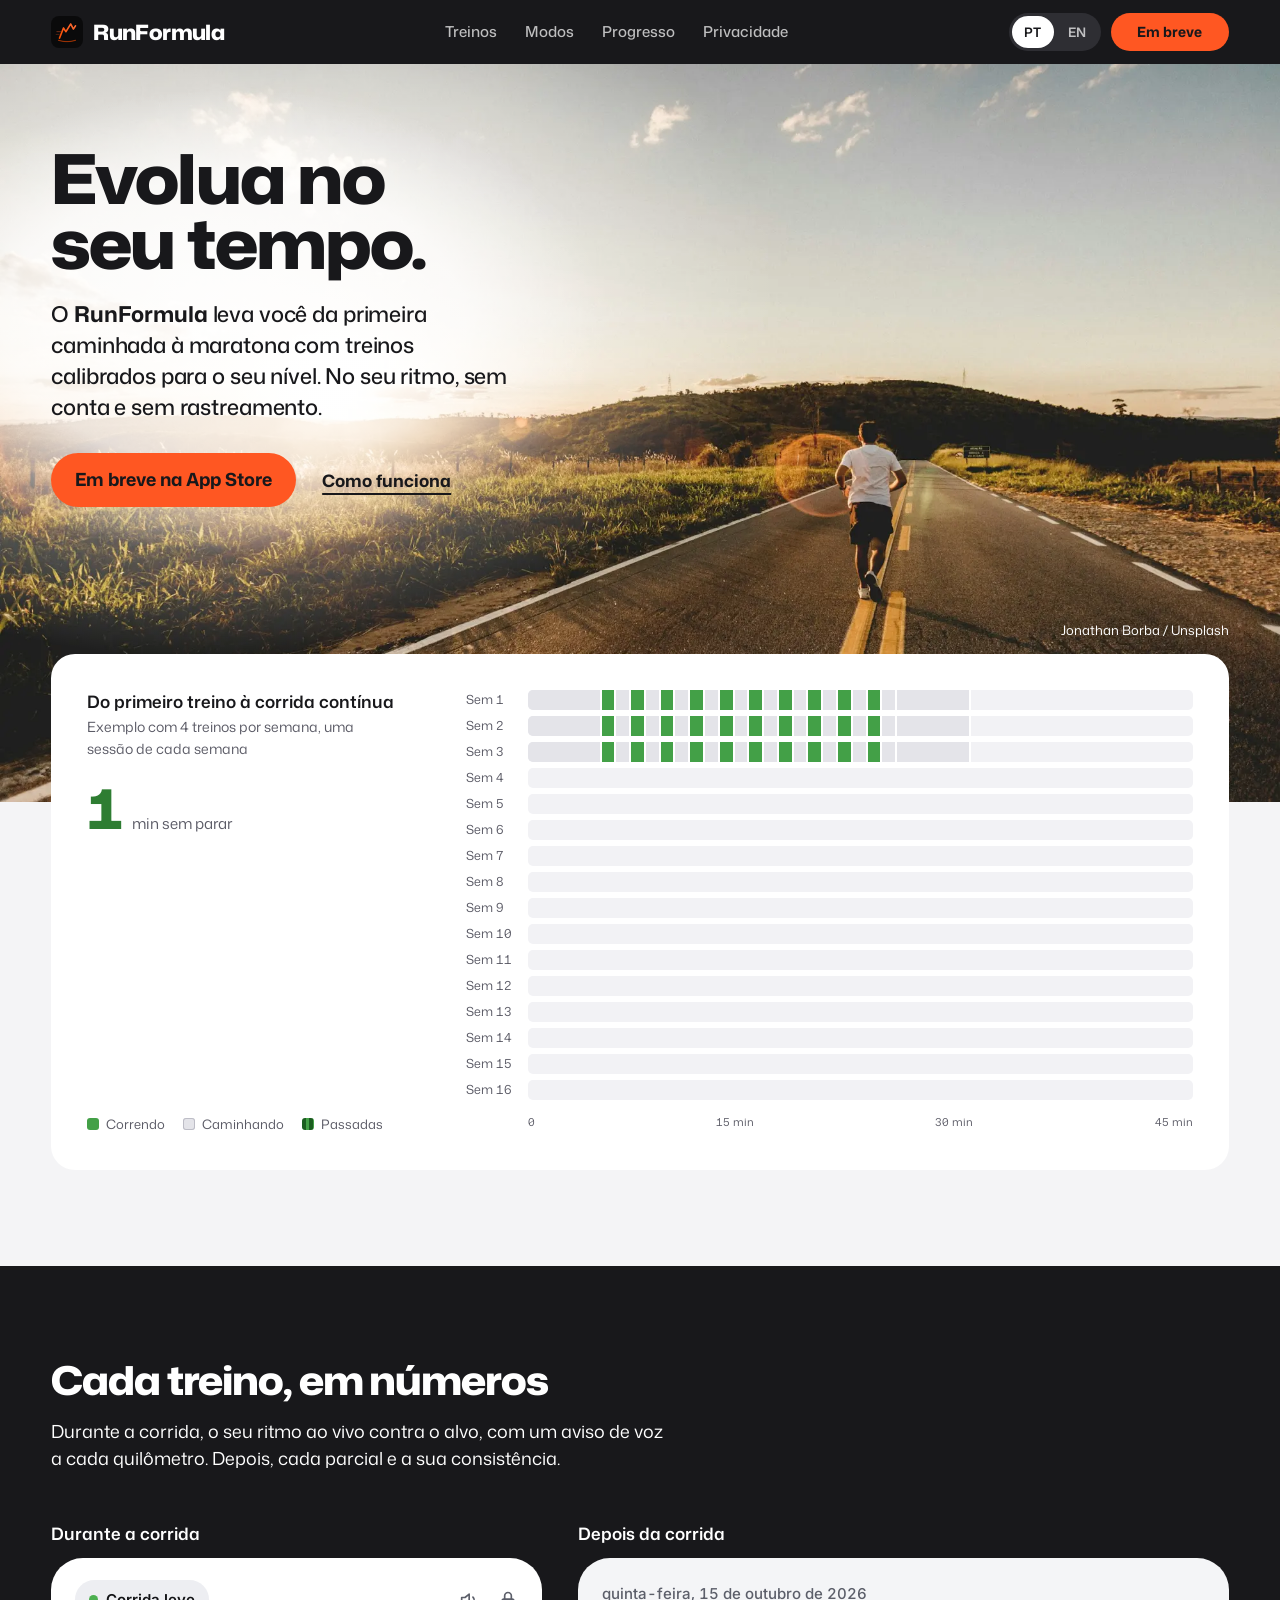
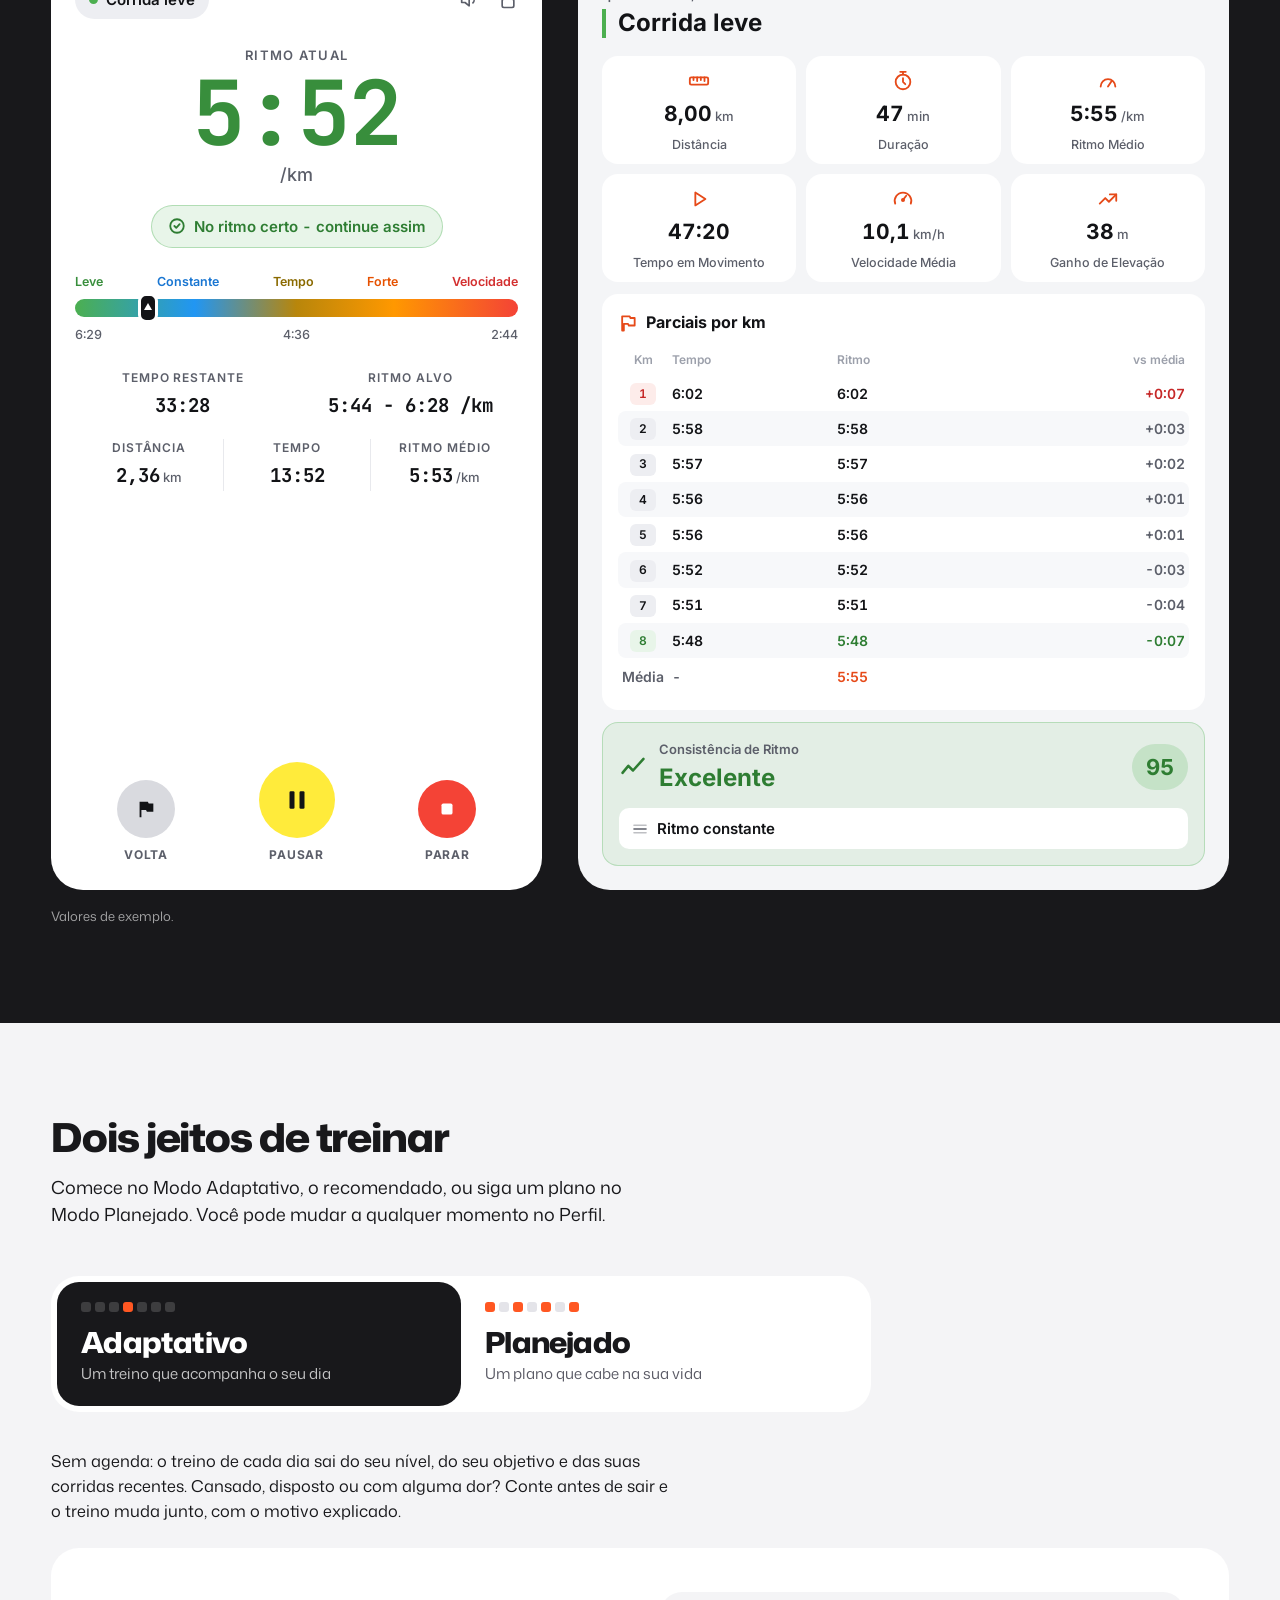
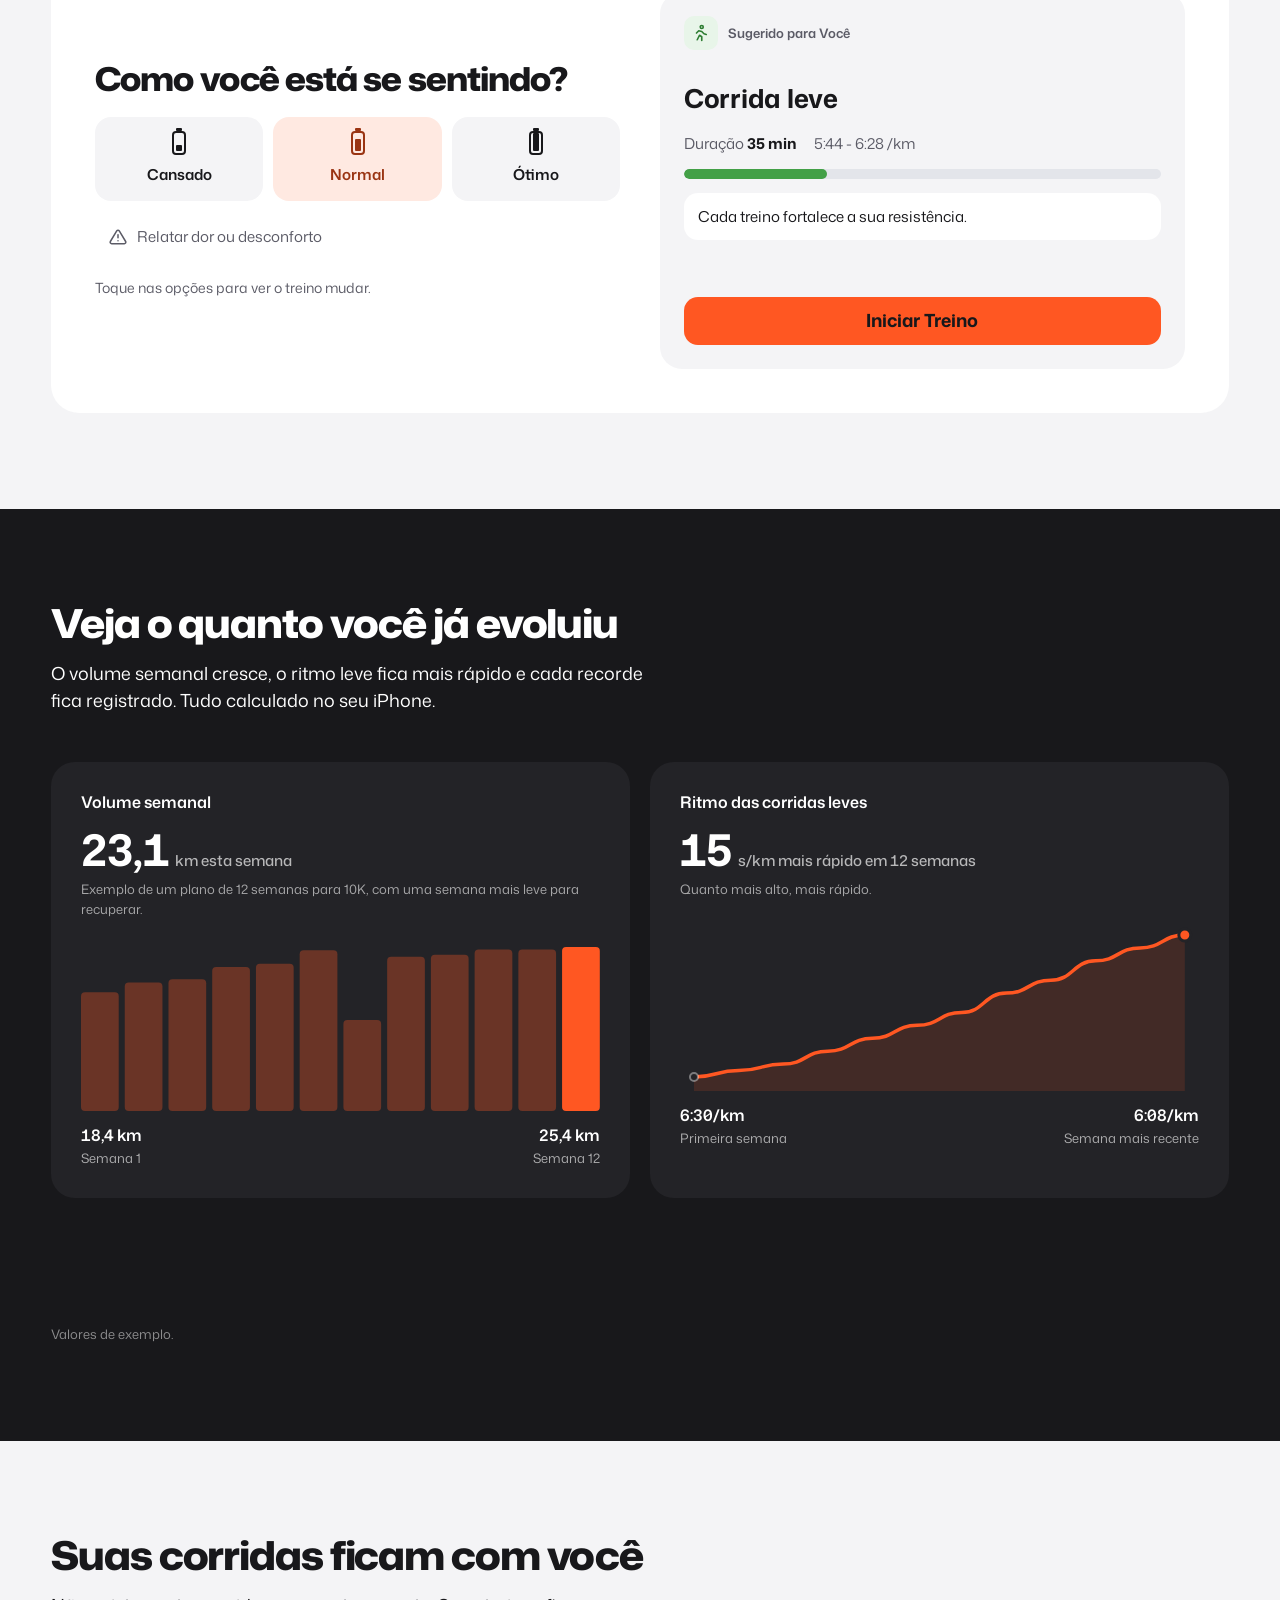
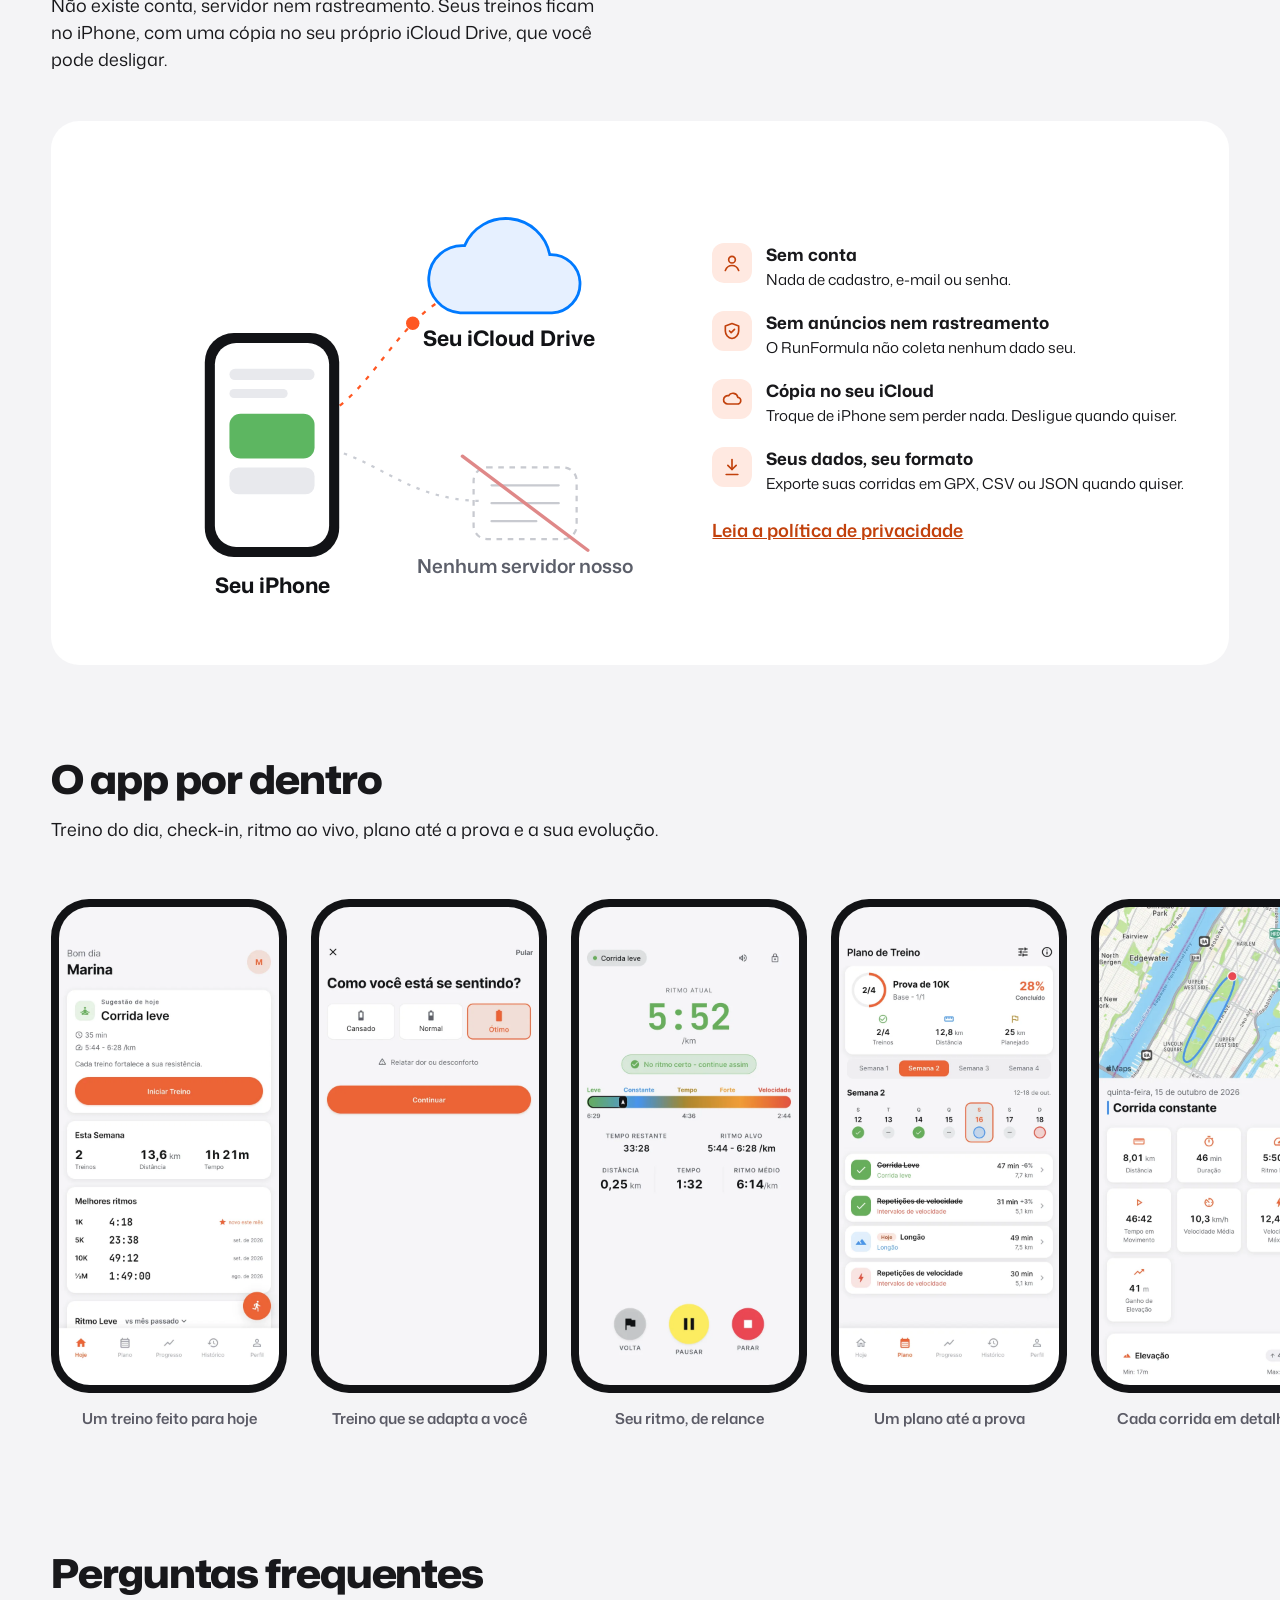
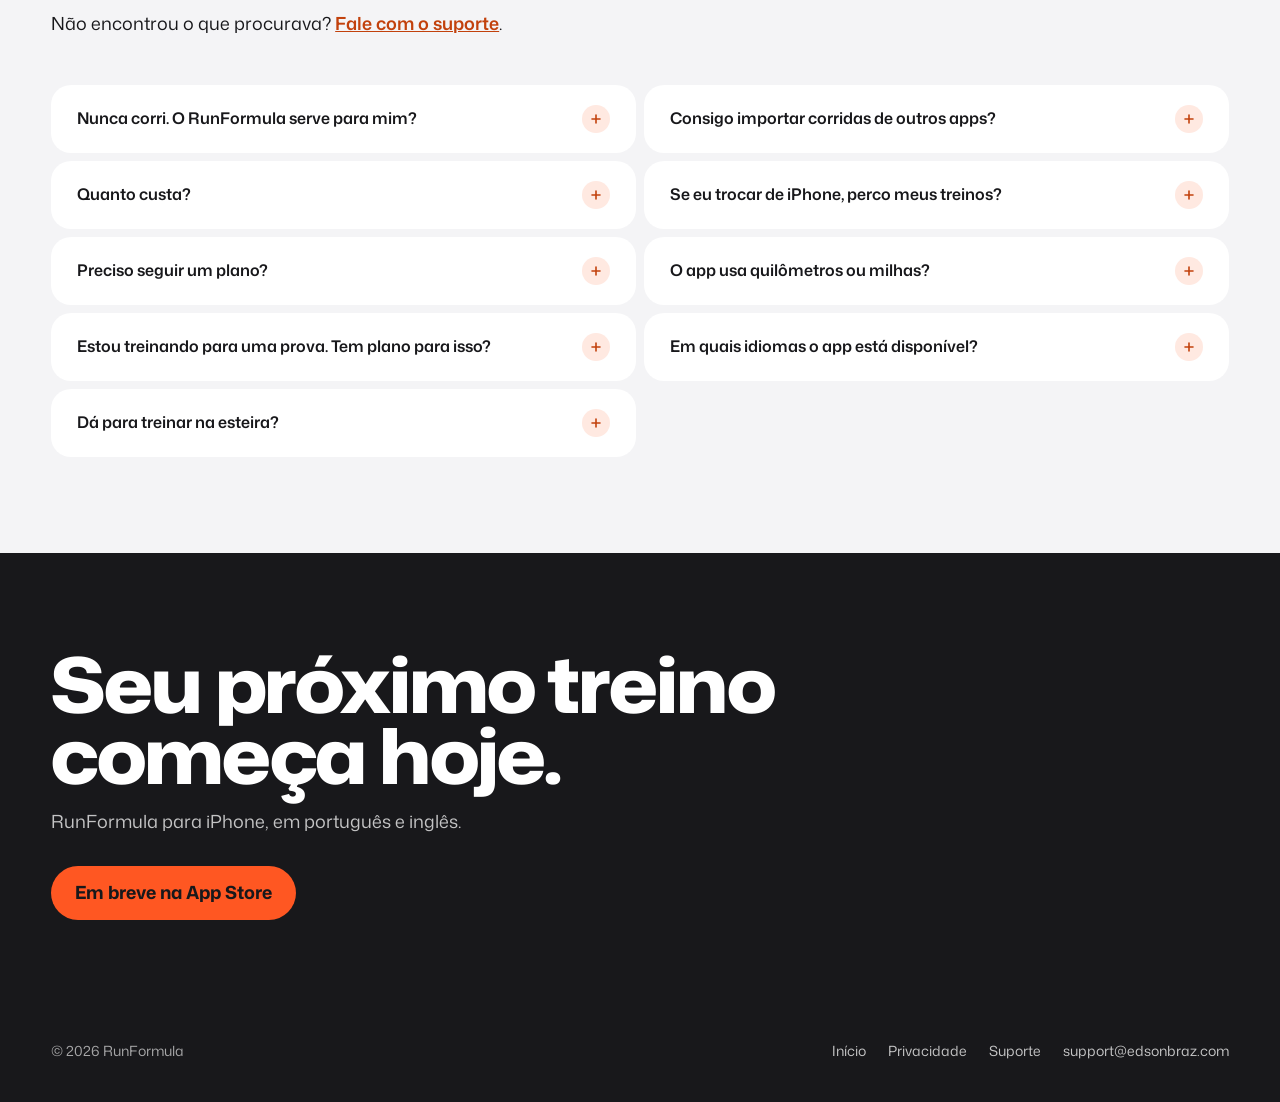
==== commit 194ab3f5: "chore: deploy the site from runformula-src 09650ea" ====
--- a/index.html
+++ b/index.html
@@ -1 +1 @@
-<!DOCTYPE html><html lang="pt-BR"><head><meta charset="utf-8"><meta name="viewport" content="width=device-width, initial-scale=1"><title>RunFormula: treino de corrida que evolui no seu tempo</title><meta name="description" content="O RunFormula leva você da primeira caminhada à maratona com treinos calibrados para o seu nível. No seu ritmo, sem conta e sem rastreamento."><meta name="theme-color" content="#18181B"><link rel="canonical" href="https://runformula.app/"><link rel="alternate" hreflang="pt-BR" href="https://runformula.app/"><link rel="alternate" hreflang="en" href="https://runformula.app/en/"><link rel="alternate" hreflang="x-default" href="https://runformula.app/en/"><link rel="icon" type="image/png" href="/favicon.png"><link rel="apple-touch-icon" href="/apple-touch-icon.png"><link rel="preload" href="/assets/fonts/mona-sans-latin-standard-normal.woff2" as="font" type="font/woff2" crossorigin><meta property="og:type" content="website"><meta property="og:site_name" content="RunFormula"><meta property="og:locale" content="pt_BR"><meta property="og:title" content="RunFormula: treino de corrida que evolui no seu tempo"><meta property="og:description" content="O RunFormula leva você da primeira caminhada à maratona com treinos calibrados para o seu nível. No seu ritmo, sem conta e sem rastreamento."><meta property="og:url" content="https://runformula.app/"><meta property="og:image" content="https://runformula.app/assets/img/og-pt.jpg"><meta property="og:image:width" content="1200"><meta property="og:image:height" content="630"><meta name="twitter:card" content="summary_large_image"><script>document.documentElement.classList.add("js")</script><link rel="stylesheet" href="/_astro/Base.DgAChT6I.css"></head><body><a class="skip" href="#main">Pular para o conteúdo</a><header class="nav"><div class="wrap"><a class="brand" href="/"><img src="/assets/img/icon-64.png" alt="" width="32" height="32"><span>RunFormula</span></a><nav class="nav-links" aria-label="Principal"><a href="#treinos">Treinos</a><a href="#modos">Modos</a><a href="#progresso">Progresso</a><a href="#privacidade">Privacidade</a></nav><div class="nav-end"><div class="lang" role="group" aria-label="Idioma"><a href="/" hreflang="pt-BR" lang="pt-BR" aria-current="true">PT</a><a href="/en/" hreflang="en" lang="en">EN</a></div><a class="nav-dl" href="/download/">Em breve</a></div></div></header><main id="main"><section class="hero-photo hp-road look-e look-f" aria-labelledby="h1"><img class="hp-img" src="/_astro/road-2000.GBGUGPF2.webp" srcset="/_astro/road-1000.CBSSQYrD.webp 1000w, /_astro/road-2000.GBGUGPF2.webp 2000w" sizes="100vw" width="2000" height="1334" alt="" fetchpriority="high"><div class="wrap hp-text"><div class="hp-copy"><h1 id="h1">Evolua no<br>seu tempo.</h1><p class="lede">O <strong>RunFormula</strong> leva você da primeira caminhada à maratona com treinos calibrados para o seu nível. No seu ritmo, sem conta e sem rastreamento.</p><div class="ctas"><a class="btn btn-o" href="/download/">Em breve na App Store</a><a class="btn btn-line" href="#treinos">Como funciona</a></div></div></div><p class="hp-credit">Jonathan Borba / Unsplash</p></section><div class="journey-lift look-e look-f"><div class="wrap"><figure class="journey" id="journey" aria-labelledby="jcap"><div class="j-top"><div><div class="j-title" id="jcap">Do primeiro treino à corrida contínua</div><div class="j-sub">Exemplo com 4 treinos por semana, uma sessão de cada semana</div></div><div class="j-stat" aria-hidden="true"><div class="v" id="jRun">1</div><div class="k">min sem parar</div></div></div><p class="sr">Exemplo de jornada com 4 treinos por semana, em 16 semanas: a caminhada diminui e a corrida cresce, de trechos de 1 minuto até 25 minutos sem parar, com passadas a partir da semana 13.</p><div class="j-rows" id="jRows" aria-hidden="true"></div><div class="j-scale" aria-hidden="true"><span></span><div><span>0</span><span>15 min</span><span>30 min</span><span>45 min</span></div></div><div class="legend" aria-hidden="true"><span><i class="sw-run"></i>Correndo</span><span><i class="sw-walk"></i>Caminhando</span><span><i class="sw-st"></i>Passadas</span></div><div class="toast" id="toast" aria-hidden="true"><span class="ic"><svg width="16" height="16" viewBox="0 0 24 24" fill="none" stroke="currentColor" stroke-width="2.6" stroke-linecap="round" stroke-linejoin="round" aria-hidden="true"><path d="M20 6 9 17l-5-5"/></svg></span><span id="toastText"></span></div></figure></div></div><section class="dark sec" id="treinos" aria-labelledby="nh"><div class="wrap"><div class="sec-head"><h2 id="nh">Cada treino, em números</h2><p>Durante a corrida, o seu ritmo ao vivo contra o alvo, com um aviso de voz a cada quilômetro. Depois, cada parcial e a sua consistência.</p></div><div class="sess-tabs" role="group" aria-label="Cada treino, em números"><button type="button" aria-pressed="true" aria-controls="sessLive">Durante a corrida</button><button type="button" aria-pressed="false" aria-controls="sessDetail">Depois da corrida</button></div><div class="session"><p class="sess-cap">Durante a corrida</p><p class="sess-cap">Depois da corrida</p><div class="app-ui live is-on" id="sessLive" data-ui><div class="live-top"><span class="live-chip"><i></i>Corrida leve</span><span class="live-icons" aria-hidden="true"><svg width="20" height="20" viewBox="0 0 24 24" fill="none" stroke="currentColor" stroke-width="2" stroke-linecap="round" stroke-linejoin="round"><path d="M11 5 6 9H2v6h4l5 4V5z"></path><path d="M15.5 8.5a5 5 0 0 1 0 7"></path></svg><svg width="20" height="20" viewBox="0 0 24 24" fill="none" stroke="currentColor" stroke-width="2" stroke-linecap="round" stroke-linejoin="round"><rect x="5" y="11" width="14" height="10" rx="2"></rect><path d="M8 11V7a4 4 0 0 1 8 0v4"></path></svg></span></div><p class="live-label">Ritmo atual</p><p class="live-pace app-mono" id="livePace">5:52</p><p class="live-unit">/km</p><p class="live-ok"><svg width="18" height="18" viewBox="0 0 24 24" fill="none" stroke="currentColor" stroke-width="2.4" stroke-linecap="round" stroke-linejoin="round" aria-hidden="true"><circle cx="12" cy="12" r="9"></circle><path d="m8.5 12 2.5 2.5 4.5-5"></path></svg>No ritmo certo - continue assim</p><div class="live-zones" aria-hidden="true"><div class="live-zone-names"><span>Leve</span><span>Constante</span><span>Tempo</span><span>Forte</span><span>Velocidade</span></div><div class="live-bar"><span class="live-marker" id="liveMarker" style="left:16.444444444444446%" data-slowest="389" data-fastest="164"></span></div><div class="live-scale"><span>6:29</span><span>4:36</span><span>2:44</span></div></div><div class="live-pair"><span><small>Tempo restante</small><b class="app-mono">33:28</b></span><span><small>Ritmo Alvo</small><b class="app-mono">5:44 - 6:28 /km</b></span></div><div class="live-trio"><span><small>Distância</small><b class="app-mono">2,36<em> km</em></b></span><span><small>Tempo</small><b class="app-mono">13:52<em></em></b></span><span><small>Ritmo Médio</small><b class="app-mono">5:53<em> /km</em></b></span></div><div class="live-controls" aria-hidden="true"><span><i class="lap"><svg width="22" height="22" viewBox="0 0 24 24" fill="currentColor"><path d="M5 21V4h9l1 2h5v9h-7l-1-2H7v8z"></path></svg></i>VOLTA</span><span><i class="pause"><svg width="30" height="30" viewBox="0 0 24 24" fill="currentColor"><rect x="6" y="5" width="4" height="14" rx="1"></rect><rect x="14" y="5" width="4" height="14" rx="1"></rect></svg></i>PAUSAR</span><span><i class="stop"><svg width="22" height="22" viewBox="0 0 24 24" fill="currentColor"><rect x="6" y="6" width="12" height="12" rx="2"></rect></svg></i>PARAR</span></div></div><div class="app-ui detail" id="sessDetail" data-ui><p class="det-date">quinta-feira, 15 de outubro de 2026</p><p class="det-title">Corrida leve</p><div class="det-tiles"><div class="det-tile"><svg width="22" height="22" viewBox="0 0 24 24" fill="none" stroke="currentColor" stroke-width="2" stroke-linecap="round" stroke-linejoin="round" aria-hidden="true"><rect x="2" y="8" width="20" height="8" rx="1.5"/><path d="M6 8v3M10 8v4M14 8v3M18 8v4"/></svg><b>8,00<em> km</em></b><span>Distância</span></div><div class="det-tile"><svg width="22" height="22" viewBox="0 0 24 24" fill="none" stroke="currentColor" stroke-width="2" stroke-linecap="round" stroke-linejoin="round" aria-hidden="true"><circle cx="12" cy="13" r="8"/><path d="M12 9v4l2.5 2.5M9 2h6M12 2v3"/></svg><b>47<em> min</em></b><span>Duração</span></div><div class="det-tile"><svg width="22" height="22" viewBox="0 0 24 24" fill="none" stroke="currentColor" stroke-width="2" stroke-linecap="round" stroke-linejoin="round" aria-hidden="true"><path d="M4 18a8 8 0 1 1 16 0"/><path d="M12 18l4-6"/></svg><b>5:55<em> /km</em></b><span>Ritmo Médio</span></div><div class="det-tile"><svg width="22" height="22" viewBox="0 0 24 24" fill="none" stroke="currentColor" stroke-width="2" stroke-linecap="round" stroke-linejoin="round" aria-hidden="true"><path d="M8 5v14l11-7z"/></svg><b>47:20<em></em></b><span>Tempo em Movimento</span></div><div class="det-tile"><svg width="22" height="22" viewBox="0 0 24 24" fill="none" stroke="currentColor" stroke-width="2" stroke-linecap="round" stroke-linejoin="round" aria-hidden="true"><path d="M3.5 17a9 9 0 1 1 17 0"/><path d="M12 13l3.5-4.5"/><circle cx="12" cy="13" r="1.2"/></svg><b>10,1<em> km/h</em></b><span>Velocidade Média</span></div><div class="det-tile"><svg width="22" height="22" viewBox="0 0 24 24" fill="none" stroke="currentColor" stroke-width="2" stroke-linecap="round" stroke-linejoin="round" aria-hidden="true"><path d="M3 17l6-6 4 4 8-8"/><path d="M14 7h7v7"/></svg><b>38<em> m</em></b><span>Ganho de Elevação</span></div></div><div class="det-card"><p class="det-card-title"><svg width="20" height="20" viewBox="0 0 24 24" fill="none" stroke="currentColor" stroke-width="2.2" stroke-linecap="round" stroke-linejoin="round" aria-hidden="true"><path d="M5 21V4h9l1 2h5v9h-7l-1-2H7v8z"></path></svg>Parciais por km</p><table class="det-splits"><thead><tr><th scope="col">Km</th><th scope="col">Tempo</th><th scope="col">Ritmo</th><th scope="col">vs média</th></tr></thead><tbody><tr><td><span class="n worst">1</span></td><td>6:02</td><td>6:02</td><td class="down">+0:07</td></tr><tr><td><span class="n">2</span></td><td>5:58</td><td>5:58</td><td class>+0:03</td></tr><tr><td><span class="n">3</span></td><td>5:57</td><td>5:57</td><td class>+0:02</td></tr><tr><td><span class="n">4</span></td><td>5:56</td><td>5:56</td><td class>+0:01</td></tr><tr><td><span class="n">5</span></td><td>5:56</td><td>5:56</td><td class>+0:01</td></tr><tr><td><span class="n">6</span></td><td>5:52</td><td>5:52</td><td class>-0:03</td></tr><tr><td><span class="n">7</span></td><td>5:51</td><td>5:51</td><td class>-0:04</td></tr><tr><td><span class="n best">8</span></td><td>5:48</td><td class="best">5:48</td><td class="up">-0:07</td></tr></tbody><tfoot><tr><td>Média</td><td>-</td><td>5:55</td><td></td></tr></tfoot></table></div><div class="det-consistency"><div class="dc-head"><svg width="28" height="28" viewBox="0 0 24 24" fill="none" stroke="currentColor" stroke-width="2.2" stroke-linecap="round" stroke-linejoin="round" aria-hidden="true"><path d="M3 17l5-6 4 4 9-10"></path></svg><span><small>Consistência de Ritmo</small><b>Excelente</b></span><span class="dc-score">95</span></div><p class="dc-strategy"><svg width="18" height="18" viewBox="0 0 24 24" fill="none" stroke="currentColor" stroke-width="2.2" stroke-linecap="round" aria-hidden="true"><path d="M4 12h16"></path><path d="M4 7h16" opacity=".4"></path><path d="M4 17h16" opacity=".4"></path></svg>Ritmo constante</p></div></div></div><p class="sess-example">Valores de exemplo.</p></div></section><section class="light sec" id="modos" aria-labelledby="mh"><div class="wrap"><div class="sec-head"><h2 id="mh">Dois jeitos de treinar</h2><p>Comece no Modo Adaptativo, o recomendado, ou siga um plano no Modo Planejado. Você pode mudar a qualquer momento no Perfil.</p></div><div class="modes" role="group" aria-label="Modo de Treino"><button type="button" class="mode" aria-pressed="true" aria-controls="pane-adaptive"><span class="mode-week" aria-hidden="true"><i></i><i></i><i></i><i class="on"></i><i></i><i></i><i></i></span><b>Adaptativo</b><span class="mode-line">Um treino que acompanha o seu dia</span></button><button type="button" class="mode" aria-pressed="false" aria-controls="pane-planned"><span class="mode-week" aria-hidden="true"><i class="on"></i><i></i><i class="on"></i><i></i><i class="on"></i><i></i><i class="on"></i></span><b>Planejado</b><span class="mode-line">Um plano que cabe na sua vida</span></button></div><div class="mode-panes"><div class="mode-pane is-on" id="pane-adaptive"><p class="mode-lead">Sem agenda: o treino de cada dia sai do seu nível, do seu objetivo e das suas corridas recentes. Cansado, disposto ou com alguma dor? Conte antes de sair e o treino muda junto, com o motivo explicado.</p><div class="panel ci"><div><div class="ci-q" id="ciq">Como você está se sentindo?</div><div class="feel" role="group" aria-labelledby="ciq"><button type="button" data-f="tired" aria-pressed="false"><span class="batt" aria-hidden="true"><i style="height:30%"></i></span>Cansado</button><button type="button" data-f="normal" aria-pressed="true"><span class="batt" aria-hidden="true"><i style="height:60%"></i></span>Normal</button><button type="button" data-f="great" aria-pressed="false"><span class="batt" aria-hidden="true"><i style="height:90%"></i></span>Ótimo</button></div><button type="button" class="pain" id="pain" aria-pressed="false"><svg width="18" height="18" viewBox="0 0 24 24" fill="none" stroke="currentColor" stroke-width="2" stroke-linecap="round" stroke-linejoin="round" aria-hidden="true"><path d="M10.3 3.9 1.8 18a2 2 0 0 0 1.7 3h17a2 2 0 0 0 1.7-3L13.7 3.9a2 2 0 0 0-3.4 0z"/><path d="M12 9v4"/><path d="M12 17h.01"/></svg>Relatar dor ou desconforto</button><p class="ci-note">Toque nas opções para ver o treino mudar.</p></div><div class="wcard" id="wcard" aria-live="polite"><div class="wstate ws-normal is-on" data-k="normal"><div class="lab"><span class="ic"><svg width="18" height="18" viewBox="0 0 24 24" fill="none" stroke="currentColor" stroke-width="2.2" stroke-linecap="round" stroke-linejoin="round" aria-hidden="true"><circle cx="13" cy="4" r="2"/><path d="m7 21 3-6 3 2v5"/><path d="m6 12 3-3 4 1 3 3 3 1"/></svg></span><span>Sugerido para Você</span></div><p class="ins"></p><div class="ttl">Corrida leve</div><div class="meta"><span>Duração <b>35 min</b></span><span>5:44 - 6:28 /km</span></div><div class="zline" aria-hidden="true"><i></i></div><div class="why">Cada treino fortalece a sua resistência.</div><div class="go" aria-hidden="true">Iniciar Treino</div></div><div class="wstate ws-great" data-k="great" aria-hidden="true"><div class="lab"><span class="ic"><svg width="18" height="18" viewBox="0 0 24 24" fill="none" stroke="currentColor" stroke-width="2.2" stroke-linecap="round" stroke-linejoin="round" aria-hidden="true"><circle cx="13" cy="4" r="2"/><path d="m7 21 3-6 3 2v5"/><path d="m6 12 3-3 4 1 3 3 3 1"/></svg></span><span>Sugerido para Você</span></div><p class="ins">Com essa disposição, o treino de qualidade da semana vem para hoje.</p><div class="ttl">Corrida em tempo</div><div class="meta"><span>Duração <b>45 min</b></span><span>4:55 /km</span></div><div class="zline" aria-hidden="true"><i></i></div><div class="why">Cada treino fortalece a sua resistência.</div><div class="go" aria-hidden="true">Iniciar Treino</div></div><div class="wstate ws-tired" data-k="tired" aria-hidden="true"><div class="lab"><span class="ic"><svg width="18" height="18" viewBox="0 0 24 24" fill="none" stroke="currentColor" stroke-width="2.2" stroke-linecap="round" stroke-linejoin="round" aria-hidden="true"><circle cx="13" cy="4" r="2"/><path d="m7 21 3-6 3 2v5"/><path d="m6 12 3-3 4 1 3 3 3 1"/></svg></span><span>Sugerido para Você</span></div><p class="ins">Pelo que você contou, o treino de hoje ficou mais leve.</p><div class="ttl">Corrida leve</div><div class="meta"><span>Duração <b>20 min</b></span><span>5:44 - 6:28 /km</span></div><div class="zline" aria-hidden="true"><i></i></div><div class="why">Você parece cansado hoje. Um treino leve vai ajudar na recuperação.</div><div class="go" aria-hidden="true">Iniciar Treino</div></div><div class="wstate ws-pain" data-k="pain" aria-hidden="true"><div class="lab"><span class="ic"><svg width="18" height="18" viewBox="0 0 24 24" fill="none" stroke="currentColor" stroke-width="2.2" stroke-linecap="round" stroke-linejoin="round" aria-hidden="true"><path d="M21 12.8A9 9 0 1 1 11.2 3a7 7 0 0 0 9.8 9.8z"/></svg></span><span>Sugerido para Você</span></div><p class="ins">Com dor ou lesão, descansar hoje é a melhor escolha.</p><div class="ttl">Dia de Descanso</div><div class="meta"><span>Cuide de você</span></div><div class="zline" aria-hidden="true"><i></i></div><div class="why">Seu corpo precisa descansar para ficar mais forte</div></div></div></div></div><div class="mode-pane" id="pane-planned"><p class="mode-lead">Um plano até o seu objetivo, nos dias que você escolhe, em ciclos de 4 semanas. Se a semana apertar, mude o treino de dia. Se a vida pedir uma pausa, o plano espera e segue com você.</p><div class="panel cal-wrap"><div class="cal" role="img" aria-label="Animação de quatro semanas de um plano: um treino muda de dia dentro da semana e o plano é pausado por uma semana, adiando as semanas seguintes."><div class="cal-head" aria-hidden="true"><span></span><span>S</span><span>T</span><span>Q</span><span>Q</span><span>S</span><span>S</span><span>D</span></div><div class="cal-rows" id="calRows" aria-hidden="true"></div></div><ol class="steps-list" id="calSteps"><li class="cur"><b>Seus dias, sua rotina</b><span>Treinos nos dias que você escolheu.</span></li><li><b>Mude de dia</b><span>Troque um treino de dia dentro da mesma semana.</span></li><li><b>Pause quando precisar</b><span>Ao retomar, o restante do plano é adiado pelas semanas de pausa.</span></li></ol></div></div></div></div></section><section class="dark sec" id="progresso" aria-labelledby="ph"><div class="wrap"><div class="sec-head"><h2 id="ph">Veja o quanto você já evoluiu</h2><p>O volume semanal cresce, o ritmo leve fica mais rápido e cada recorde fica registrado. Tudo calculado no seu iPhone.</p></div><div class="prog" id="prog"><div class="card-d metric"><h3>Volume semanal</h3><div class="big"><span id="volEnd">18,4</span><small>km esta semana</small></div><div class="sub">Exemplo de um plano de 12 semanas para 10K, com uma semana mais leve para recuperar.</div><svg class="chart" id="volChart" viewBox="0 0 400 150" preserveAspectRatio="none" role="img" aria-label="Volume semanal em um plano de 12 semanas para 10K, de 18,4 para 25,4 quilômetros, com a sétima semana mais leve"></svg><div class="ends"><span><b>18,4 km</b>Semana 1</span><span><b>25,4 km</b>Semana 12</span></div></div><div class="card-d metric"><h3>Ritmo das corridas leves</h3><div class="big"><span id="gain">0</span><small>s/km mais rápido em 12 semanas</small></div><div class="sub">Quanto mais alto, mais rápido.</div><svg class="chart" id="paceChart" viewBox="0 0 400 150" preserveAspectRatio="none" role="img" aria-label="Ritmo das corridas leves melhorando de 6:30 para 6:08 por quilômetro em 12 semanas"></svg><div class="ends"><span><b>6:30/km</b>Primeira semana</span><span><b>6:08/km</b>Semana mais recente</span></div></div><div class="recs"><div class="rec"><span class="ic"><svg width="18" height="18" viewBox="0 0 24 24" fill="currentColor" aria-hidden="true"><path d="m12 2 3.1 6.3 6.9 1-5 4.9 1.2 6.8L12 17.8 5.8 21l1.2-6.8-5-4.9 6.9-1z"/></svg></span><div><b>Novo recorde de 5K</b><span>23:38</span></div></div><div class="rec"><span class="ic"><svg width="18" height="18" viewBox="0 0 24 24" fill="none" stroke="currentColor" stroke-width="2.2" stroke-linecap="round" stroke-linejoin="round" aria-hidden="true"><path d="M3 17l6-6 4 4 8-8"/><path d="M14 7h7v7"/></svg></span><div><b>Três semanas constantes.</b><span>Suas corridas leves ficam 10 minutos mais longas.</span></div></div><div class="rec"><span class="ic"><svg width="18" height="18" viewBox="0 0 24 24" fill="none" stroke="currentColor" stroke-width="2.2" stroke-linecap="round" stroke-linejoin="round" aria-hidden="true"><path d="M13 2 3 14h9l-1 8 10-12h-9z"/></svg></span><div><b>12 semanas firmes!</b><span>Continue assim.</span></div></div></div><p class="example">Valores de exemplo.</p></div></div></section><section class="light sec" id="privacidade" aria-labelledby="prh"><div class="wrap"><div class="sec-head"><h2 id="prh">Suas corridas ficam com você</h2><p>Não existe conta, servidor nem rastreamento. Seus treinos ficam no iPhone, com uma cópia no seu próprio iCloud Drive, que você pode desligar.</p></div><div class="panel priv"><div class="diag" role="img" aria-label="Diagrama: os dados vão do seu iPhone apenas para o seu iCloud Drive. Não existe servidor do RunFormula."><svg viewBox="0 0 500 400" aria-hidden="true"><path class="flow" id="flowPath" d="M170 230 C 240 230, 260 110, 340 110"></path><path class="no" d="M170 250 C 240 250, 260 300, 340 300"></path><circle class="packet" r="6"><animateMotion dur="2.2s" repeatCount="indefinite"><mpath href="#flowPath"></mpath></animateMotion></circle><circle class="packet" r="6"><animateMotion dur="2.2s" begin="-1.1s" repeatCount="indefinite"><mpath href="#flowPath"></mpath></animateMotion></circle><rect x="90" y="150" width="120" height="200" rx="26" fill="#121316"></rect><rect x="99" y="159" width="102" height="182" rx="19" fill="#fff"></rect><rect x="112" y="182" width="76" height="10" rx="5" fill="#E8E9ED"></rect><rect x="112" y="200" width="52" height="8" rx="4" fill="#E8E9ED"></rect><rect x="112" y="222" width="76" height="40" rx="10" fill="#4CAF50" opacity=".9"></rect><rect x="112" y="270" width="76" height="24" rx="8" fill="#E8E9ED"></rect><text x="150" y="382" text-anchor="middle" font-family="Mona Sans, system-ui, sans-serif" font-size="19" font-weight="700" fill="#121316">Seu iPhone</text><path d="M318 132a30 30 0 0 1 4-60 40 40 0 0 1 76 8 26 26 0 0 1 2 52z" fill="#E6F0FF" stroke="#007AFF" stroke-width="2.5"></path><text x="362" y="162" text-anchor="middle" font-family="Mona Sans, system-ui, sans-serif" font-size="19" font-weight="700" fill="#121316">Seu iCloud Drive</text><g opacity=".55"><rect x="330" y="270" width="92" height="64" rx="12" fill="none" stroke="#9CA0AB" stroke-width="2" stroke-dasharray="5 5"></rect><path d="M346 286h60M346 302h60M346 318h40" stroke="#9CA0AB" stroke-width="2" stroke-linecap="round"></path><path d="M320 260l112 84" stroke="#C62828" stroke-width="3" stroke-linecap="round"></path></g><text x="376" y="364" text-anchor="middle" font-family="Mona Sans, system-ui, sans-serif" font-size="17" font-weight="600" fill="#5C5F6A">Nenhum servidor nosso</text></svg></div><div><div class="plist"><div><span class="ic"><svg width="20" height="20" viewBox="0 0 24 24" fill="none" stroke="currentColor" stroke-width="2" stroke-linecap="round" stroke-linejoin="round" aria-hidden="true"><circle cx="12" cy="8" r="4"/><path d="M4 21c1.5-4 4.5-6 8-6s6.5 2 8 6"/></svg></span><p><b>Sem conta</b><span>Nada de cadastro, e-mail ou senha.</span></p></div><div><span class="ic"><svg width="20" height="20" viewBox="0 0 24 24" fill="none" stroke="currentColor" stroke-width="2" stroke-linecap="round" stroke-linejoin="round" aria-hidden="true"><path d="M12 3 4 6v6c0 4.5 3.4 8.3 8 9 4.6-.7 8-4.5 8-9V6l-8-3z"/><path d="m9 12 2 2 4-4"/></svg></span><p><b>Sem anúncios nem rastreamento</b><span>O RunFormula não coleta nenhum dado seu.</span></p></div><div><span class="ic"><svg width="20" height="20" viewBox="0 0 24 24" fill="none" stroke="currentColor" stroke-width="2" stroke-linecap="round" stroke-linejoin="round" aria-hidden="true"><path d="M7 18a5 5 0 1 1 .9-9.9A6 6 0 0 1 19 10a4 4 0 0 1-1 8H7z"/></svg></span><p><b>Cópia no seu iCloud</b><span>Troque de iPhone sem perder nada. Desligue quando quiser.</span></p></div><div><span class="ic"><svg width="20" height="20" viewBox="0 0 24 24" fill="none" stroke="currentColor" stroke-width="2" stroke-linecap="round" stroke-linejoin="round" aria-hidden="true"><path d="M12 3v12"/><path d="m7 10 5 5 5-5"/><path d="M5 21h14"/></svg></span><p><b>Seus dados, seu formato</b><span>Exporte suas corridas em GPX, CSV ou JSON quando quiser.</span></p></div></div><a class="more" href="/privacy/">Leia a política de privacidade</a></div></div></div></section><section class="light sec tight" id="telas" aria-labelledby="sh"><div class="wrap"><div class="sec-head"><h2 id="sh">O app por dentro</h2><p>Treino do dia, check-in, ritmo ao vivo, plano até a prova e a sua evolução.</p></div><div class="rail" tabindex="0" role="region" aria-label="Telas do aplicativo"><figure class="shot"><div class="phone"><img src="/assets/img/pt-home.webp" alt="Tela Hoje com a sugestão de treino" width="660" height="1434" loading="lazy" decoding="async"></div><figcaption>Um treino feito para hoje</figcaption></figure><figure class="shot"><div class="phone"><img src="/assets/img/pt-checkin.webp" alt="Check-in: como você está se sentindo?" width="660" height="1434" loading="lazy" decoding="async"></div><figcaption>Treino que se adapta a você</figcaption></figure><figure class="shot"><div class="phone"><img src="/assets/img/pt-live.webp" alt="Treino ao vivo com o ritmo atual" width="660" height="1434" loading="lazy" decoding="async"></div><figcaption>Seu ritmo, de relance</figcaption></figure><figure class="shot"><div class="phone"><img src="/assets/img/pt-plan.webp" alt="Plano de treino para uma prova de 10K" width="660" height="1434" loading="lazy" decoding="async"></div><figcaption>Um plano até a prova</figcaption></figure><figure class="shot"><div class="phone"><img src="/assets/img/pt-run-detail.webp" alt="Detalhe de uma corrida com mapa do percurso" width="660" height="1434" loading="lazy" decoding="async"></div><figcaption>Cada corrida em detalhes</figcaption></figure><figure class="shot"><div class="phone"><img src="/assets/img/pt-progress.webp" alt="Tela de progresso" width="660" height="1434" loading="lazy" decoding="async"></div><figcaption>Veja sua evolução</figcaption></figure></div></div></section><section class="light sec tight" id="perguntas" aria-labelledby="fh"><div class="wrap"><div class="sec-head faq-head"><h2 id="fh">Perguntas frequentes</h2><p>Não encontrou o que procurava? <a href="/support/">Fale com o suporte</a>.</p></div><div class="faq"><div class="faq-col"><details><summary>Nunca corri. O RunFormula serve para mim?</summary><div class="faq-a"><p>Sim. Você começa alternando caminhada e corrida, no ritmo do seu esforço. O tempo correndo aumenta aos poucos, e o app só avança quando você estiver pronto.</p></div></details><details><summary>Quanto custa?</summary><div class="faq-a"><p>Seus primeiros 5 treinos são grátis. Depois, iniciar um treino exige o Pro, em pagamento único, sem assinatura. Seu histórico, seu progresso e as exportações continuam sempre abertos.</p></div></details><details><summary>Preciso seguir um plano?</summary><div class="faq-a"><p>Não. No Modo Adaptativo, o recomendado, o app sugere o treino de cada dia, sem agenda. Se preferir dias marcados, mude para o Modo Planejado no Perfil, a qualquer momento.</p></div></details><details><summary>Estou treinando para uma prova. Tem plano para isso?</summary><div class="faq-a"><p>Sim. No Modo Planejado, há planos para 5K, 10K, meia maratona e maratona, além de objetivos como manter a saúde, perder peso e ganhar velocidade. Você escolhe os dias de treino, e o plano é montado até a data da prova.</p></div></details><details><summary>Dá para treinar na esteira?</summary><div class="faq-a"><p>Sim. No modo Indoor / Esteira, a distância é medida pelo contador de passos do iPhone.</p></div></details></div><div class="faq-col"><details><summary>Consigo importar corridas de outros apps?</summary><div class="faq-a"><p>Sim. Importe arquivos GPX do Garmin, do Strava ou de outros apps. Você também pode exportar as suas corridas em GPX, CSV ou JSON quando quiser.</p></div></details><details><summary>Se eu trocar de iPhone, perco meus treinos?</summary><div class="faq-a"><p>Não. O backup no iCloud Drive vem ligado. Ao instalar o app no iPhone novo, ele encontra a sua cópia e oferece restaurar os treinos.</p></div></details><details><summary>O app usa quilômetros ou milhas?</summary><div class="faq-a"><p>Os dois. Ele começa com a unidade configurada no seu iPhone, e você pode trocar em Perfil, no item Unidades.</p></div></details><details><summary>Em quais idiomas o app está disponível?</summary><div class="faq-a"><p>Português e inglês, inclusive nos avisos de voz durante a corrida.</p></div></details></div></div></div></section><section class="dark" aria-labelledby="eh"><div class="wrap end"><h2 id="eh">Seu próximo treino<br>começa hoje.</h2><p>RunFormula para iPhone, em português e inglês.</p><a class="btn btn-o" href="/download/">Em breve na App Store</a></div></section><script type="application/json" id="rf-data">{"week":"Sem","pause":"Pausa","toasts":{"4":"Blocos de corrida mais longos","8":"30 minutos correndo, só com pausas curtas","12":"Primeiras passadas!","13":"25 minutos sem parar"},"w":{"normal":["Corrida leve","35 min","5:44 - 6:28 /km","Cada treino fortalece a sua resistência.",""],"great":["Corrida em tempo","45 min","4:55 /km","Cada treino fortalece a sua resistência.","Com essa disposição, o treino de qualidade da semana vem para hoje."],"tired":["Corrida leve","20 min","5:44 - 6:28 /km","Você parece cansado hoje. Um treino leve vai ajudar na recuperação.","Pelo que você contou, o treino de hoje ficou mais leve."],"pain":["Dia de Descanso","","Cuide de você","Seu corpo precisa descansar para ficar mais forte","Com dor ou lesão, descansar hoje é a melhor escolha."]},"go":"Iniciar Treino","cal":{"E":"Leve","T":"Tempo","L":"Longão"},"paused":"Plano pausado","unit":"km","decimal":",","journey":{"sessions":[{"run":1,"segs":[["w",5],["e",1],["w",1],["e",1],["w",1],["e",1],["w",1],["e",1],["w",1],["e",1],["w",1],["e",1],["w",1],["e",1],["w",1],["e",1],["w",1],["e",1],["w",1],["e",1],["w",1],["w",5]]},{"run":3,"segs":[["e",3],["w",3],["e",2],["w",1],["e",2],["w",1],["e",2],["w",1],["e",2],["w",1],["e",2],["w",1],["e",2],["w",1],["e",2],["w",1],["e",2],["w",1],["e",2],["w",1],["e",2],["w",1],["w",4]]},{"run":10,"segs":[["e",10],["w",3],["e",10],["w",3],["e",10],["w",4]]},{"run":20,"segs":[["e",13],["st",7]]},{"run":25,"segs":[["e",25]]}],"plan":[0,0,0,0,1,1,1,1,2,2,2,2,3,4,3,4],"scale":45},"vol":[18.4,19.9,20.4,22.3,22.8,24.9,14.1,23.9,24.2,25,25,25.4],"pace":[390,389,388,386,384,382,380,377,375,372,370,368],"gain":22,"session":{"splits":[362,358,357,356,356,352,351,348],"band":[344,388],"live":["5:52","5:50","5:54","5:51"]}}</script></main><footer><div class="wrap foot"><span>© 2026 RunFormula</span><nav aria-label="Rodapé"><a href="/">Início</a><a href="/privacy/">Privacidade</a><a href="/support/">Suporte</a><a href="mailto:support@edsonbraz.com">support@edsonbraz.com</a></nav></div></footer><script type="module" src="/_astro/Base.astro_astro_type_script_index_0_lang.B0h5eUXy.js"></script></body></html>+<!DOCTYPE html><html lang="pt-BR"><head><meta charset="utf-8"><meta name="viewport" content="width=device-width, initial-scale=1"><title>RunFormula: treino de corrida que evolui no seu tempo</title><meta name="description" content="O RunFormula leva você da primeira caminhada à maratona com treinos calibrados para o seu nível. No seu ritmo, sem conta e sem rastreamento."><meta name="theme-color" content="#18181B"><link rel="canonical" href="https://runformula.app/"><link rel="alternate" hreflang="pt-BR" href="https://runformula.app/"><link rel="alternate" hreflang="en" href="https://runformula.app/en/"><link rel="alternate" hreflang="x-default" href="https://runformula.app/en/"><link rel="icon" type="image/png" href="/favicon.png"><link rel="apple-touch-icon" href="/apple-touch-icon.png"><link rel="preload" href="/assets/fonts/mona-sans-latin-standard-normal.woff2" as="font" type="font/woff2" crossorigin><meta property="og:type" content="website"><meta property="og:site_name" content="RunFormula"><meta property="og:locale" content="pt_BR"><meta property="og:title" content="RunFormula: treino de corrida que evolui no seu tempo"><meta property="og:description" content="O RunFormula leva você da primeira caminhada à maratona com treinos calibrados para o seu nível. No seu ritmo, sem conta e sem rastreamento."><meta property="og:url" content="https://runformula.app/"><meta property="og:image" content="https://runformula.app/assets/img/og-pt.jpg"><meta property="og:image:width" content="1200"><meta property="og:image:height" content="630"><meta name="twitter:card" content="summary_large_image"><script>document.documentElement.classList.add("js")</script><link rel="stylesheet" href="/_astro/Base.DgAChT6I.css"></head><body><a class="skip" href="#main">Pular para o conteúdo</a><header class="nav"><div class="wrap"><a class="brand" href="/"><img src="/assets/img/icon-64.png" alt="" width="32" height="32"><span>RunFormula</span></a><nav class="nav-links" aria-label="Principal"><a href="#treinos">Treinos</a><a href="#modos">Modos</a><a href="#progresso">Progresso</a><a href="#privacidade">Privacidade</a></nav><div class="nav-end"><div class="lang" role="group" aria-label="Idioma"><a href="/" hreflang="pt-BR" lang="pt-BR" aria-current="true">PT</a><a href="/en/" hreflang="en" lang="en">EN</a></div><a class="nav-dl" href="/download/">Em breve</a></div></div></header><main id="main"><section class="hero-photo hp-road look-e look-f" aria-labelledby="h1"><img class="hp-img" src="/_astro/road-2000.GBGUGPF2.webp" srcset="/_astro/road-1000.CBSSQYrD.webp 1000w, /_astro/road-2000.GBGUGPF2.webp 2000w" sizes="100vw" width="2000" height="1334" alt="" fetchpriority="high"><div class="wrap hp-text"><div class="hp-copy"><h1 id="h1">Evolua no<br>seu tempo.</h1><p class="lede">O <strong>RunFormula</strong> leva você da primeira caminhada à maratona com treinos calibrados para o seu nível. No seu ritmo, sem conta e sem rastreamento.</p><div class="ctas"><a class="btn btn-o" href="/download/">Em breve na App Store</a><a class="btn btn-line" href="#treinos">Como funciona</a></div></div></div><p class="hp-credit">Jonathan Borba / Unsplash</p></section><div class="journey-lift look-e look-f"><div class="wrap"><figure class="journey" id="journey" aria-labelledby="jcap"><div class="j-top"><div><div class="j-title" id="jcap">Do primeiro treino à corrida contínua</div><div class="j-sub">Exemplo com 4 treinos por semana, uma sessão de cada semana</div></div><div class="j-stat" aria-hidden="true"><div class="v" id="jRun">1</div><div class="k">min sem parar</div></div></div><p class="sr">Exemplo de jornada com 4 treinos por semana, em 16 semanas: a caminhada diminui e a corrida cresce, de trechos de 1 minuto até 25 minutos sem parar, com passadas a partir da semana 13.</p><div class="j-rows" id="jRows" aria-hidden="true"></div><div class="j-scale" aria-hidden="true"><span></span><div><span>0</span><span>15 min</span><span>30 min</span><span>45 min</span></div></div><div class="legend" aria-hidden="true"><span><i class="sw-run"></i>Correndo</span><span><i class="sw-walk"></i>Caminhando</span><span><i class="sw-st"></i>Passadas</span></div><div class="toast" id="toast" aria-hidden="true"><span class="ic"><svg width="16" height="16" viewBox="0 0 24 24" fill="none" stroke="currentColor" stroke-width="2.6" stroke-linecap="round" stroke-linejoin="round" aria-hidden="true"><path d="M20 6 9 17l-5-5"/></svg></span><span id="toastText"></span></div></figure></div></div><section class="dark sec" id="treinos" aria-labelledby="nh"><div class="wrap"><div class="sec-head"><h2 id="nh">Cada treino, em números</h2><p>Durante a corrida, o seu ritmo ao vivo contra o alvo, com um aviso de voz a cada quilômetro. Depois, cada parcial e a sua consistência.</p></div><div class="sess-tabs" role="group" aria-label="Cada treino, em números"><button type="button" aria-pressed="true" aria-controls="sessLive">Durante a corrida</button><button type="button" aria-pressed="false" aria-controls="sessDetail">Depois da corrida</button></div><div class="session"><p class="sess-cap">Durante a corrida</p><p class="sess-cap">Depois da corrida</p><div class="app-ui live is-on" id="sessLive" data-ui><div class="live-top"><span class="live-chip"><i></i>Corrida leve</span><span class="live-icons" aria-hidden="true"><svg width="20" height="20" viewBox="0 0 24 24" fill="none" stroke="currentColor" stroke-width="2" stroke-linecap="round" stroke-linejoin="round"><path d="M11 5 6 9H2v6h4l5 4V5z"></path><path d="M15.5 8.5a5 5 0 0 1 0 7"></path></svg><svg width="20" height="20" viewBox="0 0 24 24" fill="none" stroke="currentColor" stroke-width="2" stroke-linecap="round" stroke-linejoin="round"><rect x="5" y="11" width="14" height="10" rx="2"></rect><path d="M8 11V7a4 4 0 0 1 8 0v4"></path></svg></span></div><p class="live-label">Ritmo atual</p><p class="live-pace app-mono" id="livePace">5:52</p><p class="live-unit">/km</p><p class="live-ok"><svg width="18" height="18" viewBox="0 0 24 24" fill="none" stroke="currentColor" stroke-width="2.4" stroke-linecap="round" stroke-linejoin="round" aria-hidden="true"><circle cx="12" cy="12" r="9"></circle><path d="m8.5 12 2.5 2.5 4.5-5"></path></svg>No ritmo certo - continue assim</p><div class="live-zones" aria-hidden="true"><div class="live-zone-names"><span>Leve</span><span>Constante</span><span>Tempo</span><span>Forte</span><span>Velocidade</span></div><div class="live-bar"><span class="live-marker" id="liveMarker" style="left:16.444444444444446%" data-slowest="389" data-fastest="164"></span></div><div class="live-scale"><span>6:29</span><span>4:36</span><span>2:44</span></div></div><div class="live-pair"><span><small>Tempo restante</small><b class="app-mono">33:28</b></span><span><small>Ritmo Alvo</small><b class="app-mono">5:44 - 6:28 /km</b></span></div><div class="live-trio"><span><small>Distância</small><b class="app-mono">2,36<em> km</em></b></span><span><small>Tempo</small><b class="app-mono">13:52<em></em></b></span><span><small>Ritmo Médio</small><b class="app-mono">5:53<em> /km</em></b></span></div><div class="live-controls" aria-hidden="true"><span><i class="lap"><svg width="22" height="22" viewBox="0 0 24 24" fill="currentColor"><path d="M5 21V4h9l1 2h5v9h-7l-1-2H7v8z"></path></svg></i>VOLTA</span><span><i class="pause"><svg width="30" height="30" viewBox="0 0 24 24" fill="currentColor"><rect x="6" y="5" width="4" height="14" rx="1"></rect><rect x="14" y="5" width="4" height="14" rx="1"></rect></svg></i>PAUSAR</span><span><i class="stop"><svg width="22" height="22" viewBox="0 0 24 24" fill="currentColor"><rect x="6" y="6" width="12" height="12" rx="2"></rect></svg></i>PARAR</span></div></div><div class="app-ui detail" id="sessDetail" data-ui><p class="det-date">quinta-feira, 15 de outubro de 2026</p><p class="det-title">Corrida leve</p><div class="det-tiles"><div class="det-tile"><svg width="22" height="22" viewBox="0 0 24 24" fill="none" stroke="currentColor" stroke-width="2" stroke-linecap="round" stroke-linejoin="round" aria-hidden="true"><rect x="2" y="8" width="20" height="8" rx="1.5"/><path d="M6 8v3M10 8v4M14 8v3M18 8v4"/></svg><b>8,00<em> km</em></b><span>Distância</span></div><div class="det-tile"><svg width="22" height="22" viewBox="0 0 24 24" fill="none" stroke="currentColor" stroke-width="2" stroke-linecap="round" stroke-linejoin="round" aria-hidden="true"><circle cx="12" cy="13" r="8"/><path d="M12 9v4l2.5 2.5M9 2h6M12 2v3"/></svg><b>47<em> min</em></b><span>Duração</span></div><div class="det-tile"><svg width="22" height="22" viewBox="0 0 24 24" fill="none" stroke="currentColor" stroke-width="2" stroke-linecap="round" stroke-linejoin="round" aria-hidden="true"><path d="M4 18a8 8 0 1 1 16 0"/><path d="M12 18l4-6"/></svg><b>5:55<em> /km</em></b><span>Ritmo Médio</span></div><div class="det-tile"><svg width="22" height="22" viewBox="0 0 24 24" fill="none" stroke="currentColor" stroke-width="2" stroke-linecap="round" stroke-linejoin="round" aria-hidden="true"><path d="M8 5v14l11-7z"/></svg><b>47:20<em></em></b><span>Tempo em Movimento</span></div><div class="det-tile"><svg width="22" height="22" viewBox="0 0 24 24" fill="none" stroke="currentColor" stroke-width="2" stroke-linecap="round" stroke-linejoin="round" aria-hidden="true"><path d="M3.5 17a9 9 0 1 1 17 0"/><path d="M12 13l3.5-4.5"/><circle cx="12" cy="13" r="1.2"/></svg><b>10,1<em> km/h</em></b><span>Velocidade Média</span></div><div class="det-tile"><svg width="22" height="22" viewBox="0 0 24 24" fill="none" stroke="currentColor" stroke-width="2" stroke-linecap="round" stroke-linejoin="round" aria-hidden="true"><path d="M3 17l6-6 4 4 8-8"/><path d="M14 7h7v7"/></svg><b>38<em> m</em></b><span>Ganho de Elevação</span></div></div><div class="det-card"><p class="det-card-title"><svg width="20" height="20" viewBox="0 0 24 24" fill="none" stroke="currentColor" stroke-width="2.2" stroke-linecap="round" stroke-linejoin="round" aria-hidden="true"><path d="M5 21V4h9l1 2h5v9h-7l-1-2H7v8z"></path></svg>Parciais por km</p><table class="det-splits"><thead><tr><th scope="col">Km</th><th scope="col">Tempo</th><th scope="col">Ritmo</th><th scope="col">vs média</th></tr></thead><tbody><tr><td><span class="n worst">1</span></td><td>6:02</td><td>6:02</td><td class="down">+0:07</td></tr><tr><td><span class="n">2</span></td><td>5:58</td><td>5:58</td><td class>+0:03</td></tr><tr><td><span class="n">3</span></td><td>5:57</td><td>5:57</td><td class>+0:02</td></tr><tr><td><span class="n">4</span></td><td>5:56</td><td>5:56</td><td class>+0:01</td></tr><tr><td><span class="n">5</span></td><td>5:56</td><td>5:56</td><td class>+0:01</td></tr><tr><td><span class="n">6</span></td><td>5:52</td><td>5:52</td><td class>-0:03</td></tr><tr><td><span class="n">7</span></td><td>5:51</td><td>5:51</td><td class>-0:04</td></tr><tr><td><span class="n best">8</span></td><td>5:48</td><td class="best">5:48</td><td class="up">-0:07</td></tr></tbody><tfoot><tr><td>Média</td><td>-</td><td>5:55</td><td></td></tr></tfoot></table></div><div class="det-consistency"><div class="dc-head"><svg width="28" height="28" viewBox="0 0 24 24" fill="none" stroke="currentColor" stroke-width="2.2" stroke-linecap="round" stroke-linejoin="round" aria-hidden="true"><path d="M3 17l5-6 4 4 9-10"></path></svg><span><small>Consistência de Ritmo</small><b>Excelente</b></span><span class="dc-score">95</span></div><p class="dc-strategy"><svg width="18" height="18" viewBox="0 0 24 24" fill="none" stroke="currentColor" stroke-width="2.2" stroke-linecap="round" aria-hidden="true"><path d="M4 12h16"></path><path d="M4 7h16" opacity=".4"></path><path d="M4 17h16" opacity=".4"></path></svg>Ritmo constante</p></div></div></div><p class="sess-example">Valores de exemplo.</p></div></section><section class="light sec" id="modos" aria-labelledby="mh"><div class="wrap"><div class="sec-head"><h2 id="mh">Dois jeitos de treinar</h2><p>Comece no Modo Adaptativo, o recomendado, ou siga um plano no Modo Planejado. Você pode mudar a qualquer momento no Perfil.</p></div><div class="modes" role="group" aria-label="Modo de Treino"><button type="button" class="mode" aria-pressed="true" aria-controls="pane-adaptive"><span class="mode-week" aria-hidden="true"><i></i><i></i><i></i><i class="on"></i><i></i><i></i><i></i></span><b>Adaptativo</b><span class="mode-line">Um treino que acompanha o seu dia</span></button><button type="button" class="mode" aria-pressed="false" aria-controls="pane-planned"><span class="mode-week" aria-hidden="true"><i class="on"></i><i></i><i class="on"></i><i></i><i class="on"></i><i></i><i class="on"></i></span><b>Planejado</b><span class="mode-line">Um plano que cabe na sua vida</span></button></div><div class="mode-panes"><div class="mode-pane is-on" id="pane-adaptive"><p class="mode-lead">Sem agenda: o treino de cada dia sai do seu nível, do seu objetivo e das suas corridas recentes. Cansado, disposto ou com alguma dor? Conte antes de sair e o treino muda junto, com o motivo explicado.</p><div class="panel ci"><div><div class="ci-q" id="ciq">Como você está se sentindo?</div><div class="feel" role="group" aria-labelledby="ciq"><button type="button" data-f="tired" aria-pressed="false"><span class="batt" aria-hidden="true"><i style="height:30%"></i></span>Cansado</button><button type="button" data-f="normal" aria-pressed="true"><span class="batt" aria-hidden="true"><i style="height:60%"></i></span>Normal</button><button type="button" data-f="great" aria-pressed="false"><span class="batt" aria-hidden="true"><i style="height:90%"></i></span>Ótimo</button></div><button type="button" class="pain" id="pain" aria-pressed="false"><svg width="18" height="18" viewBox="0 0 24 24" fill="none" stroke="currentColor" stroke-width="2" stroke-linecap="round" stroke-linejoin="round" aria-hidden="true"><path d="M10.3 3.9 1.8 18a2 2 0 0 0 1.7 3h17a2 2 0 0 0 1.7-3L13.7 3.9a2 2 0 0 0-3.4 0z"/><path d="M12 9v4"/><path d="M12 17h.01"/></svg>Relatar dor ou desconforto</button><p class="ci-note">Toque nas opções para ver o treino mudar.</p></div><div class="wcard" id="wcard" aria-live="polite"><div class="wstate ws-normal is-on" data-k="normal"><div class="lab"><span class="ic"><svg width="18" height="18" viewBox="0 0 24 24" fill="none" stroke="currentColor" stroke-width="2.2" stroke-linecap="round" stroke-linejoin="round" aria-hidden="true"><circle cx="13" cy="4" r="2"/><path d="m7 21 3-6 3 2v5"/><path d="m6 12 3-3 4 1 3 3 3 1"/></svg></span><span>Sugerido para Você</span></div><p class="ins"></p><div class="ttl">Corrida leve</div><div class="meta"><span>Duração <b>35 min</b></span><span>5:44 - 6:28 /km</span></div><div class="zline" aria-hidden="true"><i></i></div><div class="why">Cada treino fortalece a sua resistência.</div><div class="go" aria-hidden="true">Iniciar Treino</div></div><div class="wstate ws-great" data-k="great" aria-hidden="true"><div class="lab"><span class="ic"><svg width="18" height="18" viewBox="0 0 24 24" fill="none" stroke="currentColor" stroke-width="2.2" stroke-linecap="round" stroke-linejoin="round" aria-hidden="true"><circle cx="13" cy="4" r="2"/><path d="m7 21 3-6 3 2v5"/><path d="m6 12 3-3 4 1 3 3 3 1"/></svg></span><span>Sugerido para Você</span></div><p class="ins">Com essa disposição, o treino de qualidade da semana vem para hoje.</p><div class="ttl">Corrida em tempo</div><div class="meta"><span>Duração <b>45 min</b></span><span>4:55 /km</span></div><div class="zline" aria-hidden="true"><i></i></div><div class="why">Cada treino fortalece a sua resistência.</div><div class="go" aria-hidden="true">Iniciar Treino</div></div><div class="wstate ws-tired" data-k="tired" aria-hidden="true"><div class="lab"><span class="ic"><svg width="18" height="18" viewBox="0 0 24 24" fill="none" stroke="currentColor" stroke-width="2.2" stroke-linecap="round" stroke-linejoin="round" aria-hidden="true"><circle cx="13" cy="4" r="2"/><path d="m7 21 3-6 3 2v5"/><path d="m6 12 3-3 4 1 3 3 3 1"/></svg></span><span>Sugerido para Você</span></div><p class="ins">Pelo que você contou, o treino de hoje ficou mais leve.</p><div class="ttl">Corrida leve</div><div class="meta"><span>Duração <b>20 min</b></span><span>5:44 - 6:28 /km</span></div><div class="zline" aria-hidden="true"><i></i></div><div class="why">Você parece cansado hoje. Um treino leve vai ajudar na recuperação.</div><div class="go" aria-hidden="true">Iniciar Treino</div></div><div class="wstate ws-pain" data-k="pain" aria-hidden="true"><div class="lab"><span class="ic"><svg width="18" height="18" viewBox="0 0 24 24" fill="none" stroke="currentColor" stroke-width="2.2" stroke-linecap="round" stroke-linejoin="round" aria-hidden="true"><path d="M21 12.8A9 9 0 1 1 11.2 3a7 7 0 0 0 9.8 9.8z"/></svg></span><span>Sugerido para Você</span></div><p class="ins">Com dor ou lesão, descansar hoje é a melhor escolha.</p><div class="ttl">Dia de Descanso</div><div class="meta"><span>Cuide de você</span></div><div class="zline" aria-hidden="true"><i></i></div><div class="why">Seu corpo precisa descansar para ficar mais forte</div></div></div></div></div><div class="mode-pane" id="pane-planned"><p class="mode-lead">Um plano até o seu objetivo, nos dias que você escolhe, em ciclos de 4 semanas. Se a semana apertar, mude o treino de dia. Se a vida pedir uma pausa, o plano espera e segue com você.</p><div class="panel cal-wrap"><div class="cal" role="img" aria-label="Animação de quatro semanas de um plano: um treino muda de dia dentro da semana e o plano é pausado por uma semana, adiando as semanas seguintes."><div class="cal-head" aria-hidden="true"><span></span><span>S</span><span>T</span><span>Q</span><span>Q</span><span>S</span><span>S</span><span>D</span></div><div class="cal-rows" id="calRows" aria-hidden="true"></div></div><ol class="steps-list" id="calSteps"><li class="cur"><b>Seus dias, sua rotina</b><span>Treinos nos dias que você escolheu.</span></li><li><b>Mude de dia</b><span>Troque um treino de dia dentro da mesma semana.</span></li><li><b>Pause quando precisar</b><span>Ao retomar, o restante do plano é adiado pelas semanas de pausa.</span></li></ol></div></div></div></div></section><section class="dark sec" id="progresso" aria-labelledby="ph"><div class="wrap"><div class="sec-head"><h2 id="ph">Veja o quanto você já evoluiu</h2><p>O volume semanal cresce, o ritmo leve fica mais rápido e cada recorde fica registrado. Tudo calculado no seu iPhone.</p></div><div class="prog" id="prog"><div class="card-d metric"><h3>Volume semanal</h3><div class="big"><span id="volEnd">18,4</span><small>km esta semana</small></div><div class="sub">Exemplo de um plano de 12 semanas para 10K, com uma semana mais leve para recuperar.</div><svg class="chart" id="volChart" viewBox="0 0 400 150" preserveAspectRatio="none" role="img" aria-label="Volume semanal em um plano de 12 semanas para 10K, de 18,4 para 25,4 quilômetros, com a sétima semana mais leve"></svg><div class="ends"><span><b>18,4 km</b>Semana 1</span><span><b>25,4 km</b>Semana 12</span></div></div><div class="card-d metric"><h3>Ritmo das corridas leves</h3><div class="big"><span id="gain">0</span><small>s/km mais rápido em 12 semanas</small></div><div class="sub">Quanto mais alto, mais rápido.</div><svg class="chart" id="paceChart" viewBox="0 0 400 150" preserveAspectRatio="none" role="img" aria-label="Ritmo das corridas leves melhorando de 6:30 para 6:08 por quilômetro em 12 semanas"></svg><div class="ends"><span><b>6:30/km</b>Primeira semana</span><span><b>6:08/km</b>Semana mais recente</span></div></div><div class="recs"><div class="rec"><span class="ic"><svg width="18" height="18" viewBox="0 0 24 24" fill="currentColor" aria-hidden="true"><path d="m12 2 3.1 6.3 6.9 1-5 4.9 1.2 6.8L12 17.8 5.8 21l1.2-6.8-5-4.9 6.9-1z"/></svg></span><div><b>Novo recorde de 5K</b><span>23:38</span></div></div><div class="rec"><span class="ic"><svg width="18" height="18" viewBox="0 0 24 24" fill="none" stroke="currentColor" stroke-width="2.2" stroke-linecap="round" stroke-linejoin="round" aria-hidden="true"><path d="M3 17l6-6 4 4 8-8"/><path d="M14 7h7v7"/></svg></span><div><b>Três semanas constantes.</b><span>Suas corridas leves ficam 10 minutos mais longas.</span></div></div><div class="rec"><span class="ic"><svg width="18" height="18" viewBox="0 0 24 24" fill="none" stroke="currentColor" stroke-width="2.2" stroke-linecap="round" stroke-linejoin="round" aria-hidden="true"><path d="M13 2 3 14h9l-1 8 10-12h-9z"/></svg></span><div><b>12 semanas firmes!</b><span>Continue assim.</span></div></div></div><p class="example">Valores de exemplo.</p></div></div></section><section class="light sec" id="privacidade" aria-labelledby="prh"><div class="wrap"><div class="sec-head"><h2 id="prh">Suas corridas ficam com você</h2><p>Não existe conta, servidor nem rastreamento. Seus treinos ficam no iPhone, com uma cópia no seu próprio iCloud Drive, que você pode desligar.</p></div><div class="panel priv"><div class="diag" role="img" aria-label="Diagrama: os dados vão do seu iPhone apenas para o seu iCloud Drive. Não existe servidor do RunFormula."><svg viewBox="0 0 500 400" aria-hidden="true"><path class="flow" id="flowPath" d="M170 230 C 240 230, 260 110, 340 110"></path><path class="no" d="M170 250 C 240 250, 260 300, 340 300"></path><circle class="packet" r="6"><animateMotion dur="2.2s" repeatCount="indefinite"><mpath href="#flowPath"></mpath></animateMotion></circle><circle class="packet" r="6"><animateMotion dur="2.2s" begin="-1.1s" repeatCount="indefinite"><mpath href="#flowPath"></mpath></animateMotion></circle><rect x="90" y="150" width="120" height="200" rx="26" fill="#121316"></rect><rect x="99" y="159" width="102" height="182" rx="19" fill="#fff"></rect><rect x="112" y="182" width="76" height="10" rx="5" fill="#E8E9ED"></rect><rect x="112" y="200" width="52" height="8" rx="4" fill="#E8E9ED"></rect><rect x="112" y="222" width="76" height="40" rx="10" fill="#4CAF50" opacity=".9"></rect><rect x="112" y="270" width="76" height="24" rx="8" fill="#E8E9ED"></rect><text x="150" y="382" text-anchor="middle" font-family="Mona Sans, system-ui, sans-serif" font-size="19" font-weight="700" fill="#121316">Seu iPhone</text><path d="M318 132a30 30 0 0 1 4-60 40 40 0 0 1 76 8 26 26 0 0 1 2 52z" fill="#E6F0FF" stroke="#007AFF" stroke-width="2.5"></path><text x="362" y="162" text-anchor="middle" font-family="Mona Sans, system-ui, sans-serif" font-size="19" font-weight="700" fill="#121316">Seu iCloud Drive</text><g opacity=".55"><rect x="330" y="270" width="92" height="64" rx="12" fill="none" stroke="#9CA0AB" stroke-width="2" stroke-dasharray="5 5"></rect><path d="M346 286h60M346 302h60M346 318h40" stroke="#9CA0AB" stroke-width="2" stroke-linecap="round"></path><path d="M320 260l112 84" stroke="#C62828" stroke-width="3" stroke-linecap="round"></path></g><text x="376" y="364" text-anchor="middle" font-family="Mona Sans, system-ui, sans-serif" font-size="17" font-weight="600" fill="#5C5F6A">Nenhum servidor nosso</text></svg></div><div><div class="plist"><div><span class="ic"><svg width="20" height="20" viewBox="0 0 24 24" fill="none" stroke="currentColor" stroke-width="2" stroke-linecap="round" stroke-linejoin="round" aria-hidden="true"><circle cx="12" cy="8" r="4"/><path d="M4 21c1.5-4 4.5-6 8-6s6.5 2 8 6"/></svg></span><p><b>Sem conta</b><span>Nada de cadastro, e-mail ou senha.</span></p></div><div><span class="ic"><svg width="20" height="20" viewBox="0 0 24 24" fill="none" stroke="currentColor" stroke-width="2" stroke-linecap="round" stroke-linejoin="round" aria-hidden="true"><path d="M12 3 4 6v6c0 4.5 3.4 8.3 8 9 4.6-.7 8-4.5 8-9V6l-8-3z"/><path d="m9 12 2 2 4-4"/></svg></span><p><b>Sem anúncios nem rastreamento</b><span>O RunFormula não coleta nenhum dado seu.</span></p></div><div><span class="ic"><svg width="20" height="20" viewBox="0 0 24 24" fill="none" stroke="currentColor" stroke-width="2" stroke-linecap="round" stroke-linejoin="round" aria-hidden="true"><path d="M7 18a5 5 0 1 1 .9-9.9A6 6 0 0 1 19 10a4 4 0 0 1-1 8H7z"/></svg></span><p><b>Cópia no seu iCloud</b><span>Troque de iPhone sem perder nada. Desligue quando quiser.</span></p></div><div><span class="ic"><svg width="20" height="20" viewBox="0 0 24 24" fill="none" stroke="currentColor" stroke-width="2" stroke-linecap="round" stroke-linejoin="round" aria-hidden="true"><path d="M12 3v12"/><path d="m7 10 5 5 5-5"/><path d="M5 21h14"/></svg></span><p><b>Seus dados, seu formato</b><span>Exporte suas corridas em GPX, CSV ou JSON quando quiser.</span></p></div></div><a class="more" href="/privacy/">Leia a política de privacidade</a></div></div></div></section><section class="light sec tight" id="telas" aria-labelledby="sh"><div class="wrap"><div class="sec-head"><h2 id="sh">O app por dentro</h2><p>Treino do dia, check-in, ritmo ao vivo, plano até a prova e a sua evolução.</p></div><div class="rail" tabindex="0" role="region" aria-label="Telas do aplicativo"><figure class="shot"><div class="phone"><img src="/assets/img/pt-home.webp" alt="Tela Hoje com a sugestão de treino" width="660" height="1434" loading="lazy" decoding="async"></div><figcaption>Um treino feito para hoje</figcaption></figure><figure class="shot"><div class="phone"><img src="/assets/img/pt-checkin.webp" alt="Check-in: como você está se sentindo?" width="660" height="1434" loading="lazy" decoding="async"></div><figcaption>Treino que se adapta a você</figcaption></figure><figure class="shot"><div class="phone"><img src="/assets/img/pt-live.webp" alt="Treino ao vivo com o ritmo atual" width="660" height="1434" loading="lazy" decoding="async"></div><figcaption>Seu ritmo, de relance</figcaption></figure><figure class="shot"><div class="phone"><img src="/assets/img/pt-plan.webp" alt="Plano de treino para uma prova de 10K" width="660" height="1434" loading="lazy" decoding="async"></div><figcaption>Um plano até a prova</figcaption></figure><figure class="shot"><div class="phone"><img src="/assets/img/pt-run-detail.webp" alt="Detalhe de uma corrida com mapa do percurso" width="660" height="1434" loading="lazy" decoding="async"></div><figcaption>Cada corrida em detalhes</figcaption></figure><figure class="shot"><div class="phone"><img src="/assets/img/pt-progress.webp" alt="Tela de progresso" width="660" height="1434" loading="lazy" decoding="async"></div><figcaption>Veja sua evolução</figcaption></figure></div></div></section><section class="light sec tight" id="perguntas" aria-labelledby="fh"><div class="wrap"><div class="sec-head faq-head"><h2 id="fh">Perguntas frequentes</h2><p>Não encontrou o que procurava? <a href="/support/">Fale com o suporte</a>.</p></div><div class="faq"><div class="faq-col"><details><summary>Nunca corri. O RunFormula serve para mim?</summary><div class="faq-a"><p>Sim. Você começa alternando caminhada e corrida, no ritmo do seu esforço. O tempo correndo aumenta aos poucos, e o app só avança quando você estiver pronto.</p></div></details><details><summary>Quanto custa?</summary><div class="faq-a"><p>Seus primeiros 5 treinos são grátis. Depois, iniciar um treino exige o Pro: R$ 49,90, em pagamento único, sem assinatura. Seu histórico, seu progresso e as exportações continuam sempre abertos.</p></div></details><details><summary>Preciso seguir um plano?</summary><div class="faq-a"><p>Não. No Modo Adaptativo, o recomendado, o app sugere o treino de cada dia, sem agenda. Se preferir dias marcados, mude para o Modo Planejado no Perfil, a qualquer momento.</p></div></details><details><summary>Estou treinando para uma prova. Tem plano para isso?</summary><div class="faq-a"><p>Sim. No Modo Planejado, há planos para 5K, 10K, meia maratona e maratona, além de objetivos como manter a saúde, perder peso e ganhar velocidade. Você escolhe os dias de treino, e o plano é montado até a data da prova.</p></div></details><details><summary>Dá para treinar na esteira?</summary><div class="faq-a"><p>Sim. No modo Indoor / Esteira, a distância é medida pelo contador de passos do iPhone.</p></div></details></div><div class="faq-col"><details><summary>Consigo importar corridas de outros apps?</summary><div class="faq-a"><p>Sim. Importe arquivos GPX do Garmin, do Strava ou de outros apps. Você também pode exportar as suas corridas em GPX, CSV ou JSON quando quiser.</p></div></details><details><summary>Se eu trocar de iPhone, perco meus treinos?</summary><div class="faq-a"><p>Não. O backup no iCloud Drive vem ligado. Ao instalar o app no iPhone novo, ele encontra a sua cópia e oferece restaurar os treinos.</p></div></details><details><summary>O app usa quilômetros ou milhas?</summary><div class="faq-a"><p>Os dois. Ele começa com a unidade configurada no seu iPhone, e você pode trocar em Perfil, no item Unidades.</p></div></details><details><summary>Em quais idiomas o app está disponível?</summary><div class="faq-a"><p>Português e inglês, inclusive nos avisos de voz durante a corrida.</p></div></details></div></div></div></section><section class="dark" aria-labelledby="eh"><div class="wrap end"><h2 id="eh">Seu próximo treino<br>começa hoje.</h2><p>RunFormula para iPhone, em português e inglês.</p><a class="btn btn-o" href="/download/">Em breve na App Store</a></div></section><script type="application/json" id="rf-data">{"week":"Sem","pause":"Pausa","toasts":{"4":"Blocos de corrida mais longos","8":"30 minutos correndo, só com pausas curtas","12":"Primeiras passadas!","13":"25 minutos sem parar"},"w":{"normal":["Corrida leve","35 min","5:44 - 6:28 /km","Cada treino fortalece a sua resistência.",""],"great":["Corrida em tempo","45 min","4:55 /km","Cada treino fortalece a sua resistência.","Com essa disposição, o treino de qualidade da semana vem para hoje."],"tired":["Corrida leve","20 min","5:44 - 6:28 /km","Você parece cansado hoje. Um treino leve vai ajudar na recuperação.","Pelo que você contou, o treino de hoje ficou mais leve."],"pain":["Dia de Descanso","","Cuide de você","Seu corpo precisa descansar para ficar mais forte","Com dor ou lesão, descansar hoje é a melhor escolha."]},"go":"Iniciar Treino","cal":{"E":"Leve","T":"Tempo","L":"Longão"},"paused":"Plano pausado","unit":"km","decimal":",","journey":{"sessions":[{"run":1,"segs":[["w",5],["e",1],["w",1],["e",1],["w",1],["e",1],["w",1],["e",1],["w",1],["e",1],["w",1],["e",1],["w",1],["e",1],["w",1],["e",1],["w",1],["e",1],["w",1],["e",1],["w",1],["w",5]]},{"run":3,"segs":[["e",3],["w",3],["e",2],["w",1],["e",2],["w",1],["e",2],["w",1],["e",2],["w",1],["e",2],["w",1],["e",2],["w",1],["e",2],["w",1],["e",2],["w",1],["e",2],["w",1],["e",2],["w",1],["w",4]]},{"run":10,"segs":[["e",10],["w",3],["e",10],["w",3],["e",10],["w",4]]},{"run":20,"segs":[["e",13],["st",7]]},{"run":25,"segs":[["e",25]]}],"plan":[0,0,0,0,1,1,1,1,2,2,2,2,3,4,3,4],"scale":45},"vol":[18.4,19.9,20.4,22.3,22.8,24.9,14.1,23.9,24.2,25,25,25.4],"pace":[390,389,388,386,384,382,380,377,375,372,370,368],"gain":22,"session":{"splits":[362,358,357,356,356,352,351,348],"band":[344,388],"live":["5:52","5:50","5:54","5:51"]}}</script></main><footer><div class="wrap foot"><span>© 2026 RunFormula</span><nav aria-label="Rodapé"><a href="/">Início</a><a href="/privacy/">Privacidade</a><a href="/support/">Suporte</a><a href="mailto:support@edsonbraz.com">support@edsonbraz.com</a></nav></div></footer><script type="module" src="/_astro/Base.astro_astro_type_script_index_0_lang.B0h5eUXy.js"></script></body></html>
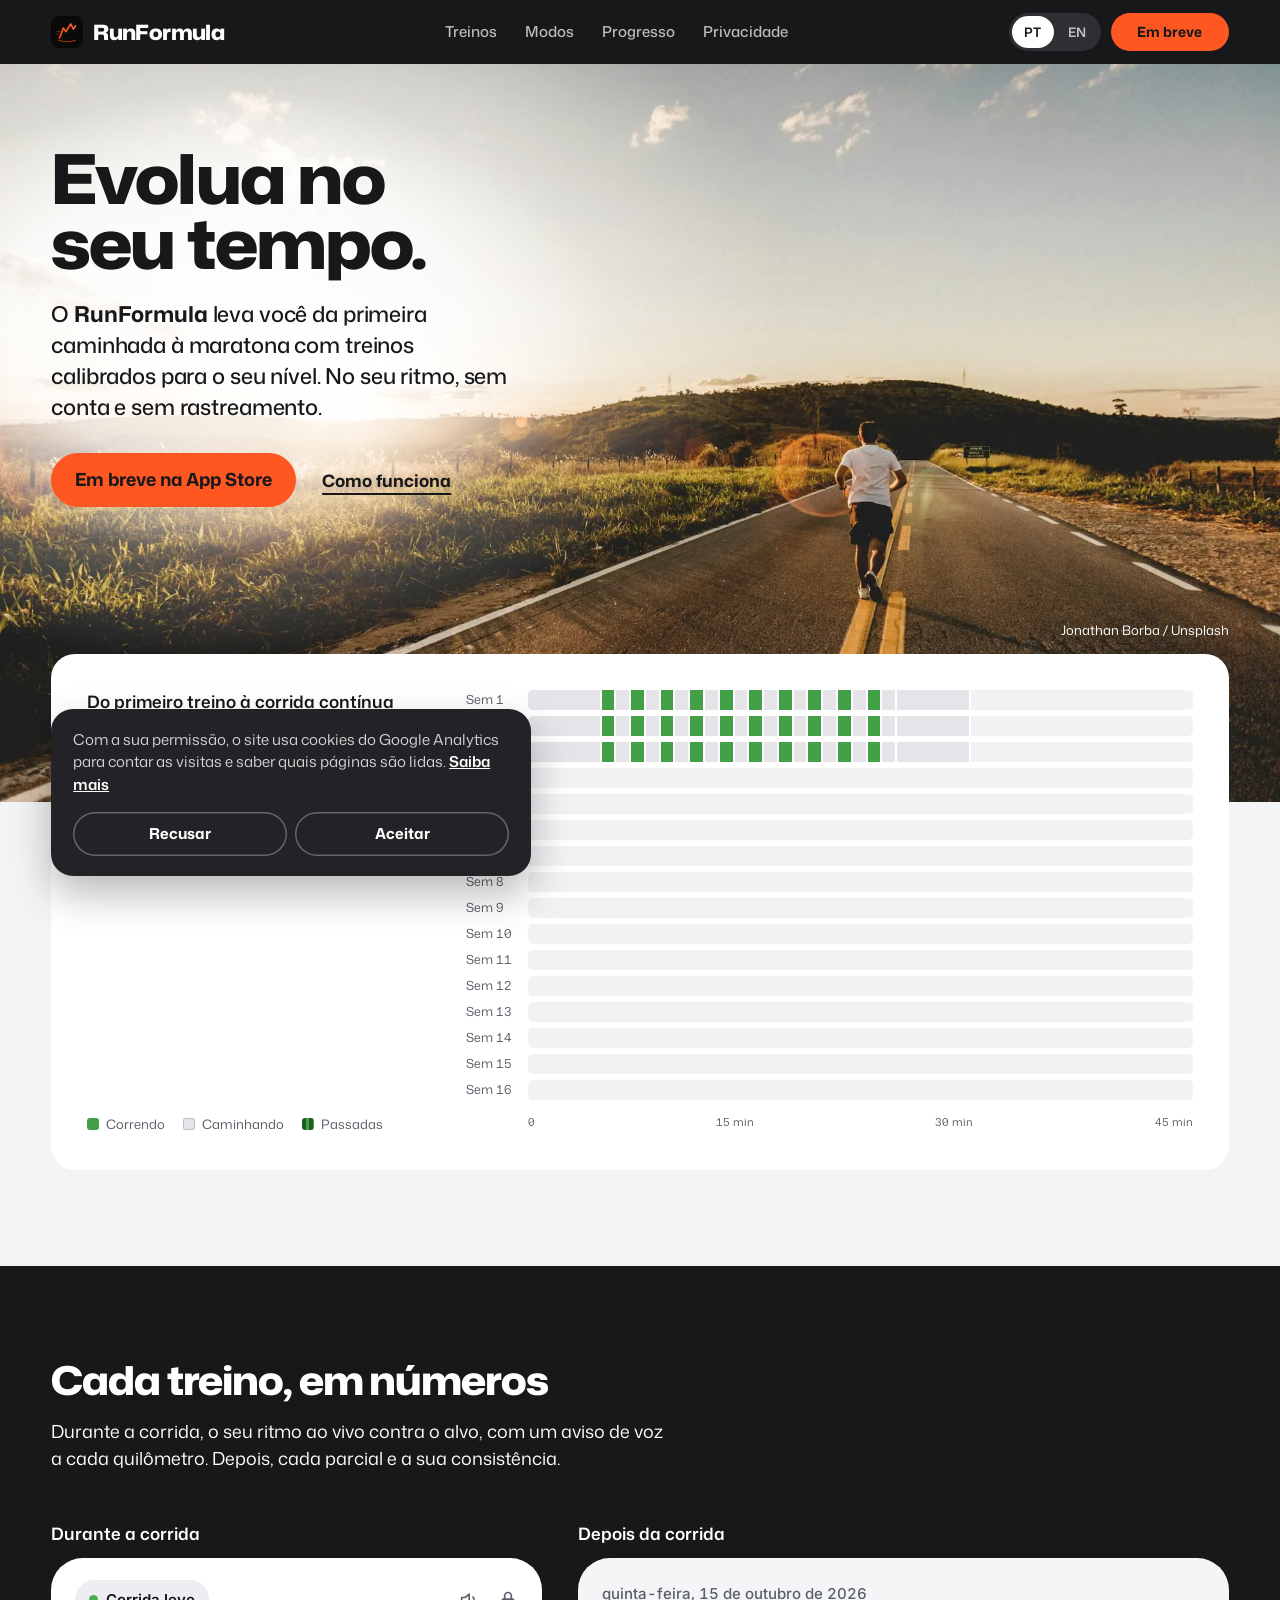
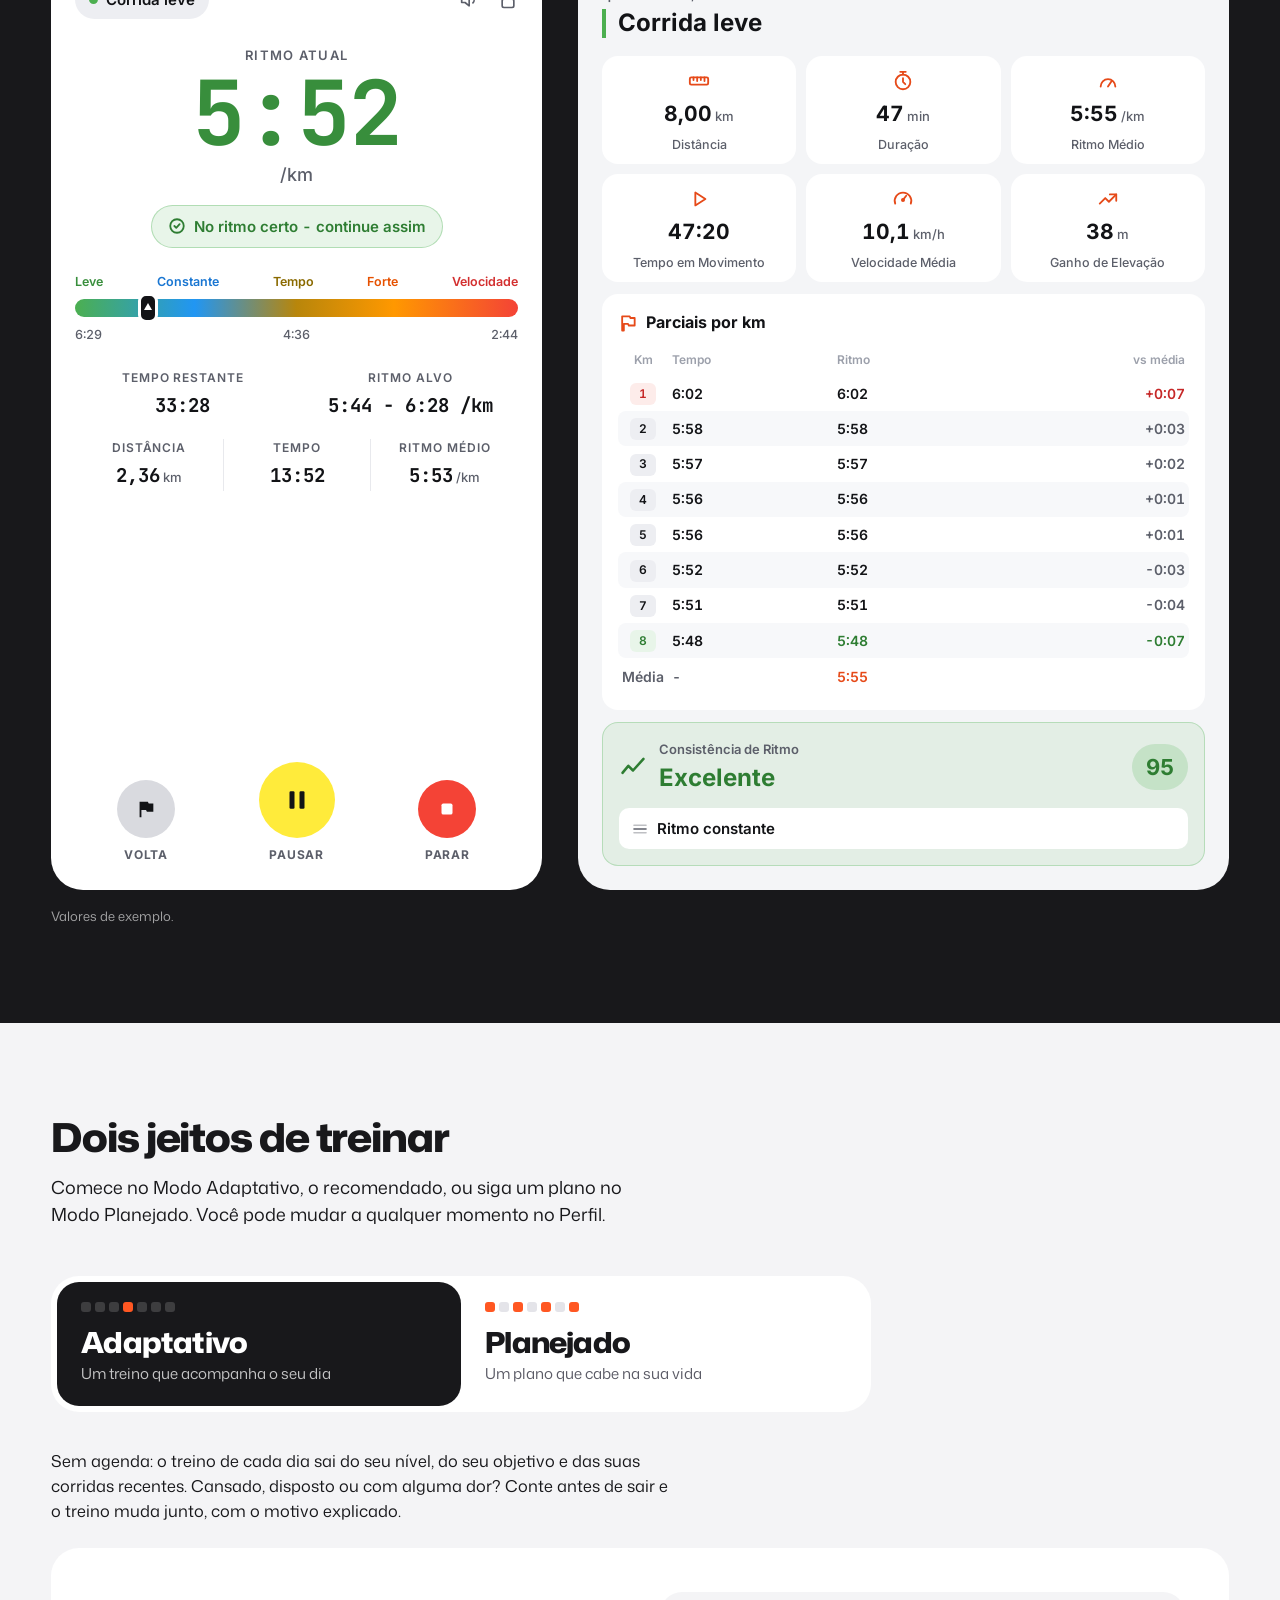
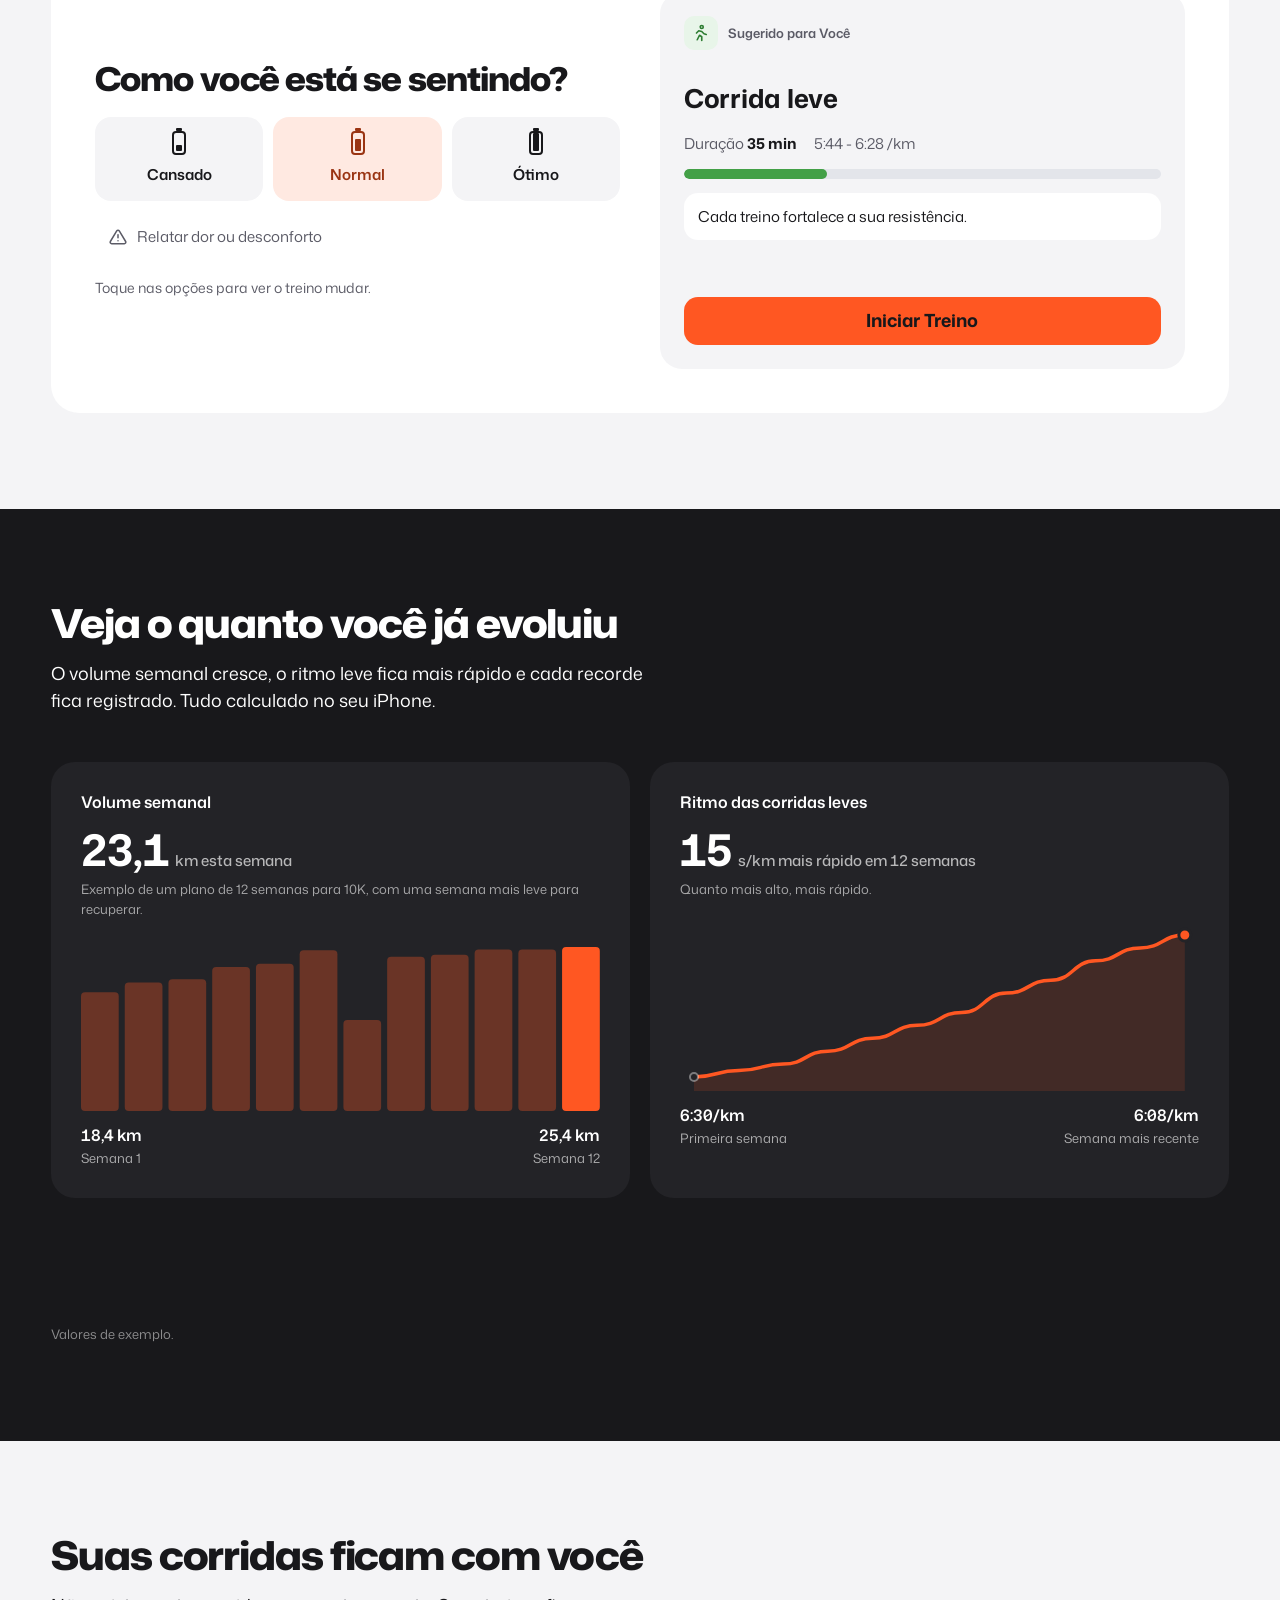
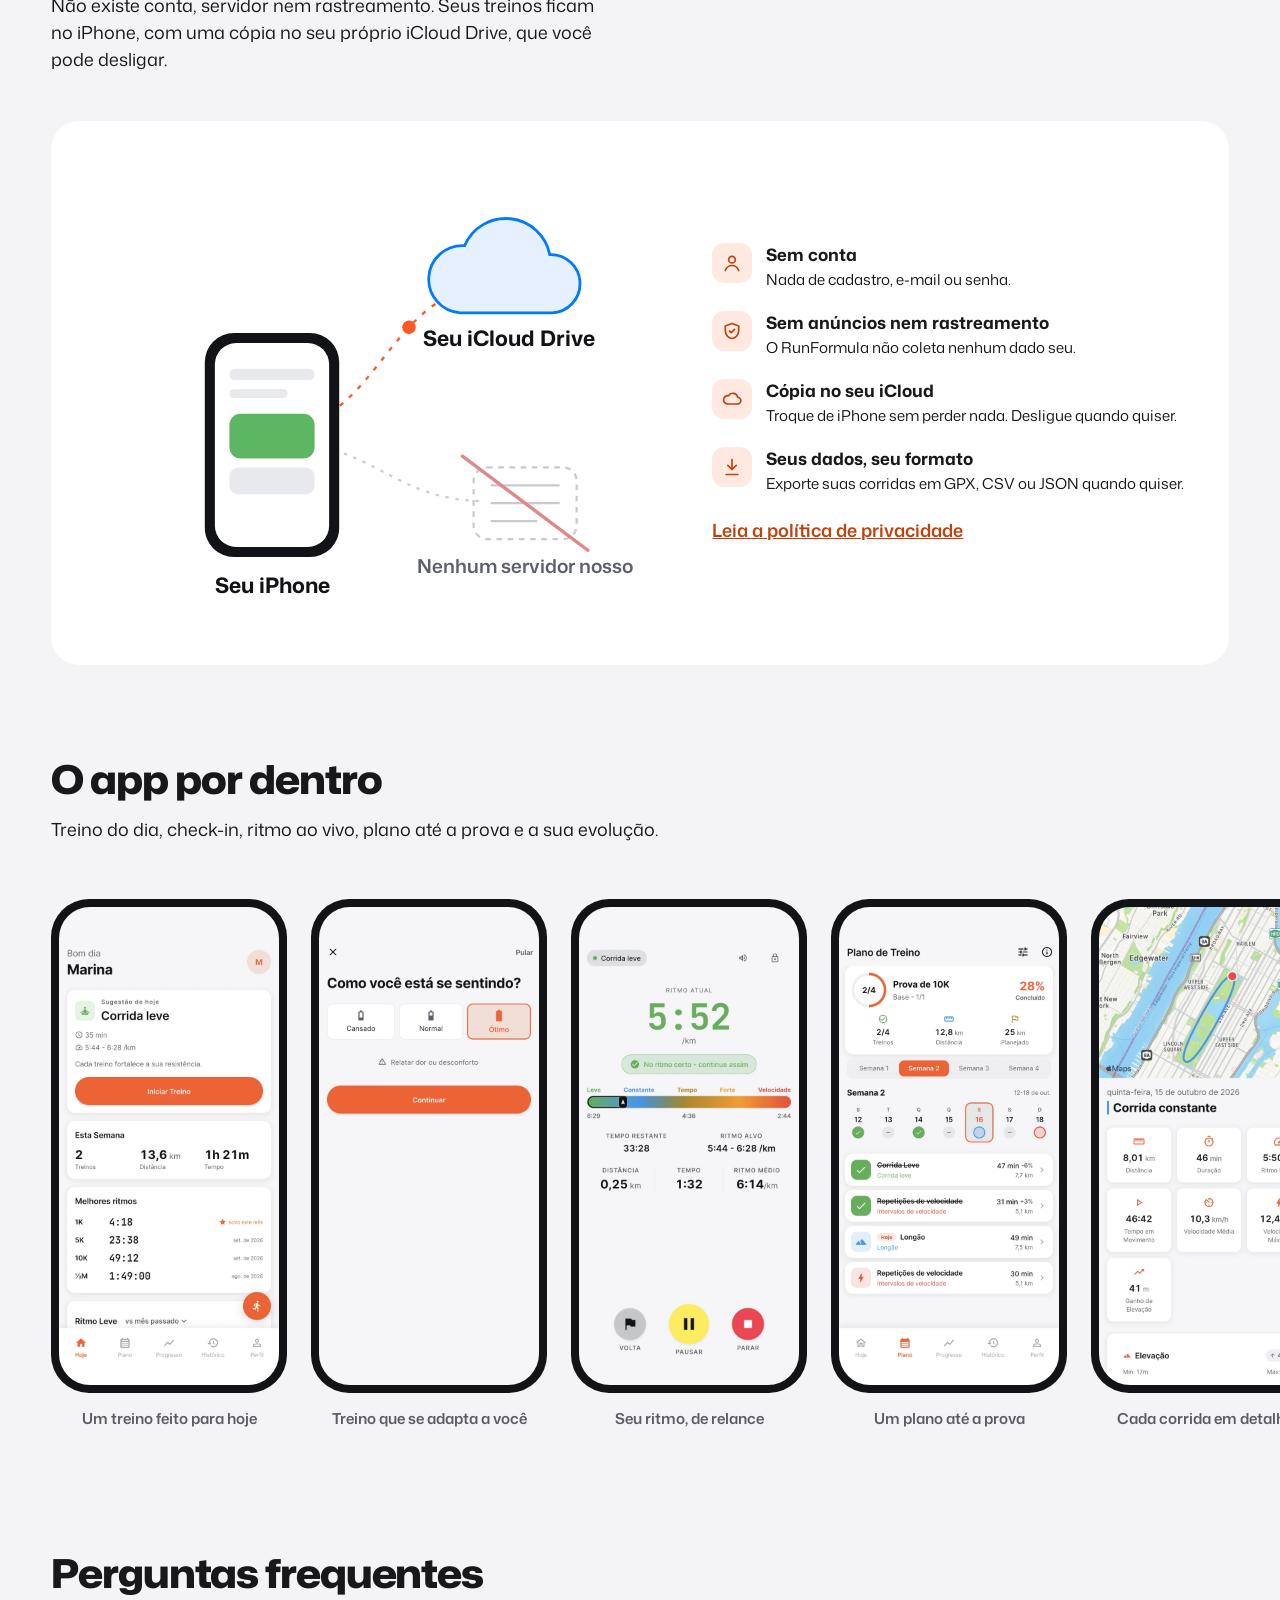
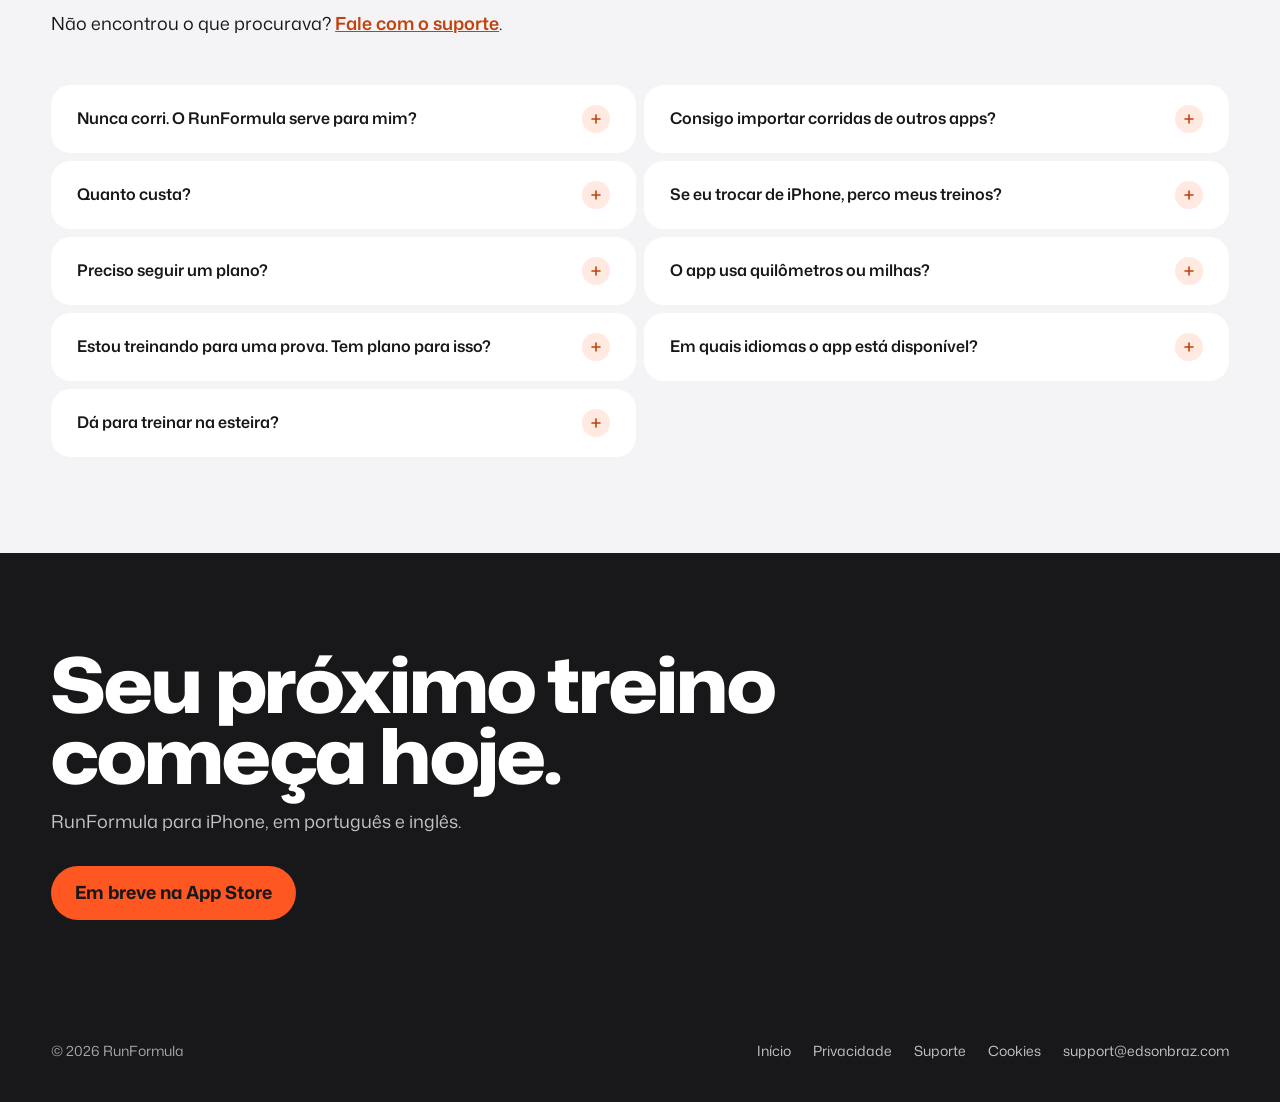
==== commit d816f13c: "chore: deploy the site from runformula-src e49ab55" ====
--- a/index.html
+++ b/index.html
@@ -1 +1 @@
-<!DOCTYPE html><html lang="pt-BR"><head><meta charset="utf-8"><meta name="viewport" content="width=device-width, initial-scale=1"><title>RunFormula: treino de corrida que evolui no seu tempo</title><meta name="description" content="O RunFormula leva você da primeira caminhada à maratona com treinos calibrados para o seu nível. No seu ritmo, sem conta e sem rastreamento."><meta name="theme-color" content="#18181B"><link rel="canonical" href="https://runformula.app/"><link rel="alternate" hreflang="pt-BR" href="https://runformula.app/"><link rel="alternate" hreflang="en" href="https://runformula.app/en/"><link rel="alternate" hreflang="x-default" href="https://runformula.app/en/"><link rel="icon" type="image/png" href="/favicon.png"><link rel="apple-touch-icon" href="/apple-touch-icon.png"><link rel="preload" href="/assets/fonts/mona-sans-latin-standard-normal.woff2" as="font" type="font/woff2" crossorigin><meta property="og:type" content="website"><meta property="og:site_name" content="RunFormula"><meta property="og:locale" content="pt_BR"><meta property="og:title" content="RunFormula: treino de corrida que evolui no seu tempo"><meta property="og:description" content="O RunFormula leva você da primeira caminhada à maratona com treinos calibrados para o seu nível. No seu ritmo, sem conta e sem rastreamento."><meta property="og:url" content="https://runformula.app/"><meta property="og:image" content="https://runformula.app/assets/img/og-pt.jpg"><meta property="og:image:width" content="1200"><meta property="og:image:height" content="630"><meta name="twitter:card" content="summary_large_image"><script>document.documentElement.classList.add("js")</script><link rel="stylesheet" href="/_astro/Base.DgAChT6I.css"></head><body><a class="skip" href="#main">Pular para o conteúdo</a><header class="nav"><div class="wrap"><a class="brand" href="/"><img src="/assets/img/icon-64.png" alt="" width="32" height="32"><span>RunFormula</span></a><nav class="nav-links" aria-label="Principal"><a href="#treinos">Treinos</a><a href="#modos">Modos</a><a href="#progresso">Progresso</a><a href="#privacidade">Privacidade</a></nav><div class="nav-end"><div class="lang" role="group" aria-label="Idioma"><a href="/" hreflang="pt-BR" lang="pt-BR" aria-current="true">PT</a><a href="/en/" hreflang="en" lang="en">EN</a></div><a class="nav-dl" href="/download/">Em breve</a></div></div></header><main id="main"><section class="hero-photo hp-road look-e look-f" aria-labelledby="h1"><img class="hp-img" src="/_astro/road-2000.GBGUGPF2.webp" srcset="/_astro/road-1000.CBSSQYrD.webp 1000w, /_astro/road-2000.GBGUGPF2.webp 2000w" sizes="100vw" width="2000" height="1334" alt="" fetchpriority="high"><div class="wrap hp-text"><div class="hp-copy"><h1 id="h1">Evolua no<br>seu tempo.</h1><p class="lede">O <strong>RunFormula</strong> leva você da primeira caminhada à maratona com treinos calibrados para o seu nível. No seu ritmo, sem conta e sem rastreamento.</p><div class="ctas"><a class="btn btn-o" href="/download/">Em breve na App Store</a><a class="btn btn-line" href="#treinos">Como funciona</a></div></div></div><p class="hp-credit">Jonathan Borba / Unsplash</p></section><div class="journey-lift look-e look-f"><div class="wrap"><figure class="journey" id="journey" aria-labelledby="jcap"><div class="j-top"><div><div class="j-title" id="jcap">Do primeiro treino à corrida contínua</div><div class="j-sub">Exemplo com 4 treinos por semana, uma sessão de cada semana</div></div><div class="j-stat" aria-hidden="true"><div class="v" id="jRun">1</div><div class="k">min sem parar</div></div></div><p class="sr">Exemplo de jornada com 4 treinos por semana, em 16 semanas: a caminhada diminui e a corrida cresce, de trechos de 1 minuto até 25 minutos sem parar, com passadas a partir da semana 13.</p><div class="j-rows" id="jRows" aria-hidden="true"></div><div class="j-scale" aria-hidden="true"><span></span><div><span>0</span><span>15 min</span><span>30 min</span><span>45 min</span></div></div><div class="legend" aria-hidden="true"><span><i class="sw-run"></i>Correndo</span><span><i class="sw-walk"></i>Caminhando</span><span><i class="sw-st"></i>Passadas</span></div><div class="toast" id="toast" aria-hidden="true"><span class="ic"><svg width="16" height="16" viewBox="0 0 24 24" fill="none" stroke="currentColor" stroke-width="2.6" stroke-linecap="round" stroke-linejoin="round" aria-hidden="true"><path d="M20 6 9 17l-5-5"/></svg></span><span id="toastText"></span></div></figure></div></div><section class="dark sec" id="treinos" aria-labelledby="nh"><div class="wrap"><div class="sec-head"><h2 id="nh">Cada treino, em números</h2><p>Durante a corrida, o seu ritmo ao vivo contra o alvo, com um aviso de voz a cada quilômetro. Depois, cada parcial e a sua consistência.</p></div><div class="sess-tabs" role="group" aria-label="Cada treino, em números"><button type="button" aria-pressed="true" aria-controls="sessLive">Durante a corrida</button><button type="button" aria-pressed="false" aria-controls="sessDetail">Depois da corrida</button></div><div class="session"><p class="sess-cap">Durante a corrida</p><p class="sess-cap">Depois da corrida</p><div class="app-ui live is-on" id="sessLive" data-ui><div class="live-top"><span class="live-chip"><i></i>Corrida leve</span><span class="live-icons" aria-hidden="true"><svg width="20" height="20" viewBox="0 0 24 24" fill="none" stroke="currentColor" stroke-width="2" stroke-linecap="round" stroke-linejoin="round"><path d="M11 5 6 9H2v6h4l5 4V5z"></path><path d="M15.5 8.5a5 5 0 0 1 0 7"></path></svg><svg width="20" height="20" viewBox="0 0 24 24" fill="none" stroke="currentColor" stroke-width="2" stroke-linecap="round" stroke-linejoin="round"><rect x="5" y="11" width="14" height="10" rx="2"></rect><path d="M8 11V7a4 4 0 0 1 8 0v4"></path></svg></span></div><p class="live-label">Ritmo atual</p><p class="live-pace app-mono" id="livePace">5:52</p><p class="live-unit">/km</p><p class="live-ok"><svg width="18" height="18" viewBox="0 0 24 24" fill="none" stroke="currentColor" stroke-width="2.4" stroke-linecap="round" stroke-linejoin="round" aria-hidden="true"><circle cx="12" cy="12" r="9"></circle><path d="m8.5 12 2.5 2.5 4.5-5"></path></svg>No ritmo certo - continue assim</p><div class="live-zones" aria-hidden="true"><div class="live-zone-names"><span>Leve</span><span>Constante</span><span>Tempo</span><span>Forte</span><span>Velocidade</span></div><div class="live-bar"><span class="live-marker" id="liveMarker" style="left:16.444444444444446%" data-slowest="389" data-fastest="164"></span></div><div class="live-scale"><span>6:29</span><span>4:36</span><span>2:44</span></div></div><div class="live-pair"><span><small>Tempo restante</small><b class="app-mono">33:28</b></span><span><small>Ritmo Alvo</small><b class="app-mono">5:44 - 6:28 /km</b></span></div><div class="live-trio"><span><small>Distância</small><b class="app-mono">2,36<em> km</em></b></span><span><small>Tempo</small><b class="app-mono">13:52<em></em></b></span><span><small>Ritmo Médio</small><b class="app-mono">5:53<em> /km</em></b></span></div><div class="live-controls" aria-hidden="true"><span><i class="lap"><svg width="22" height="22" viewBox="0 0 24 24" fill="currentColor"><path d="M5 21V4h9l1 2h5v9h-7l-1-2H7v8z"></path></svg></i>VOLTA</span><span><i class="pause"><svg width="30" height="30" viewBox="0 0 24 24" fill="currentColor"><rect x="6" y="5" width="4" height="14" rx="1"></rect><rect x="14" y="5" width="4" height="14" rx="1"></rect></svg></i>PAUSAR</span><span><i class="stop"><svg width="22" height="22" viewBox="0 0 24 24" fill="currentColor"><rect x="6" y="6" width="12" height="12" rx="2"></rect></svg></i>PARAR</span></div></div><div class="app-ui detail" id="sessDetail" data-ui><p class="det-date">quinta-feira, 15 de outubro de 2026</p><p class="det-title">Corrida leve</p><div class="det-tiles"><div class="det-tile"><svg width="22" height="22" viewBox="0 0 24 24" fill="none" stroke="currentColor" stroke-width="2" stroke-linecap="round" stroke-linejoin="round" aria-hidden="true"><rect x="2" y="8" width="20" height="8" rx="1.5"/><path d="M6 8v3M10 8v4M14 8v3M18 8v4"/></svg><b>8,00<em> km</em></b><span>Distância</span></div><div class="det-tile"><svg width="22" height="22" viewBox="0 0 24 24" fill="none" stroke="currentColor" stroke-width="2" stroke-linecap="round" stroke-linejoin="round" aria-hidden="true"><circle cx="12" cy="13" r="8"/><path d="M12 9v4l2.5 2.5M9 2h6M12 2v3"/></svg><b>47<em> min</em></b><span>Duração</span></div><div class="det-tile"><svg width="22" height="22" viewBox="0 0 24 24" fill="none" stroke="currentColor" stroke-width="2" stroke-linecap="round" stroke-linejoin="round" aria-hidden="true"><path d="M4 18a8 8 0 1 1 16 0"/><path d="M12 18l4-6"/></svg><b>5:55<em> /km</em></b><span>Ritmo Médio</span></div><div class="det-tile"><svg width="22" height="22" viewBox="0 0 24 24" fill="none" stroke="currentColor" stroke-width="2" stroke-linecap="round" stroke-linejoin="round" aria-hidden="true"><path d="M8 5v14l11-7z"/></svg><b>47:20<em></em></b><span>Tempo em Movimento</span></div><div class="det-tile"><svg width="22" height="22" viewBox="0 0 24 24" fill="none" stroke="currentColor" stroke-width="2" stroke-linecap="round" stroke-linejoin="round" aria-hidden="true"><path d="M3.5 17a9 9 0 1 1 17 0"/><path d="M12 13l3.5-4.5"/><circle cx="12" cy="13" r="1.2"/></svg><b>10,1<em> km/h</em></b><span>Velocidade Média</span></div><div class="det-tile"><svg width="22" height="22" viewBox="0 0 24 24" fill="none" stroke="currentColor" stroke-width="2" stroke-linecap="round" stroke-linejoin="round" aria-hidden="true"><path d="M3 17l6-6 4 4 8-8"/><path d="M14 7h7v7"/></svg><b>38<em> m</em></b><span>Ganho de Elevação</span></div></div><div class="det-card"><p class="det-card-title"><svg width="20" height="20" viewBox="0 0 24 24" fill="none" stroke="currentColor" stroke-width="2.2" stroke-linecap="round" stroke-linejoin="round" aria-hidden="true"><path d="M5 21V4h9l1 2h5v9h-7l-1-2H7v8z"></path></svg>Parciais por km</p><table class="det-splits"><thead><tr><th scope="col">Km</th><th scope="col">Tempo</th><th scope="col">Ritmo</th><th scope="col">vs média</th></tr></thead><tbody><tr><td><span class="n worst">1</span></td><td>6:02</td><td>6:02</td><td class="down">+0:07</td></tr><tr><td><span class="n">2</span></td><td>5:58</td><td>5:58</td><td class>+0:03</td></tr><tr><td><span class="n">3</span></td><td>5:57</td><td>5:57</td><td class>+0:02</td></tr><tr><td><span class="n">4</span></td><td>5:56</td><td>5:56</td><td class>+0:01</td></tr><tr><td><span class="n">5</span></td><td>5:56</td><td>5:56</td><td class>+0:01</td></tr><tr><td><span class="n">6</span></td><td>5:52</td><td>5:52</td><td class>-0:03</td></tr><tr><td><span class="n">7</span></td><td>5:51</td><td>5:51</td><td class>-0:04</td></tr><tr><td><span class="n best">8</span></td><td>5:48</td><td class="best">5:48</td><td class="up">-0:07</td></tr></tbody><tfoot><tr><td>Média</td><td>-</td><td>5:55</td><td></td></tr></tfoot></table></div><div class="det-consistency"><div class="dc-head"><svg width="28" height="28" viewBox="0 0 24 24" fill="none" stroke="currentColor" stroke-width="2.2" stroke-linecap="round" stroke-linejoin="round" aria-hidden="true"><path d="M3 17l5-6 4 4 9-10"></path></svg><span><small>Consistência de Ritmo</small><b>Excelente</b></span><span class="dc-score">95</span></div><p class="dc-strategy"><svg width="18" height="18" viewBox="0 0 24 24" fill="none" stroke="currentColor" stroke-width="2.2" stroke-linecap="round" aria-hidden="true"><path d="M4 12h16"></path><path d="M4 7h16" opacity=".4"></path><path d="M4 17h16" opacity=".4"></path></svg>Ritmo constante</p></div></div></div><p class="sess-example">Valores de exemplo.</p></div></section><section class="light sec" id="modos" aria-labelledby="mh"><div class="wrap"><div class="sec-head"><h2 id="mh">Dois jeitos de treinar</h2><p>Comece no Modo Adaptativo, o recomendado, ou siga um plano no Modo Planejado. Você pode mudar a qualquer momento no Perfil.</p></div><div class="modes" role="group" aria-label="Modo de Treino"><button type="button" class="mode" aria-pressed="true" aria-controls="pane-adaptive"><span class="mode-week" aria-hidden="true"><i></i><i></i><i></i><i class="on"></i><i></i><i></i><i></i></span><b>Adaptativo</b><span class="mode-line">Um treino que acompanha o seu dia</span></button><button type="button" class="mode" aria-pressed="false" aria-controls="pane-planned"><span class="mode-week" aria-hidden="true"><i class="on"></i><i></i><i class="on"></i><i></i><i class="on"></i><i></i><i class="on"></i></span><b>Planejado</b><span class="mode-line">Um plano que cabe na sua vida</span></button></div><div class="mode-panes"><div class="mode-pane is-on" id="pane-adaptive"><p class="mode-lead">Sem agenda: o treino de cada dia sai do seu nível, do seu objetivo e das suas corridas recentes. Cansado, disposto ou com alguma dor? Conte antes de sair e o treino muda junto, com o motivo explicado.</p><div class="panel ci"><div><div class="ci-q" id="ciq">Como você está se sentindo?</div><div class="feel" role="group" aria-labelledby="ciq"><button type="button" data-f="tired" aria-pressed="false"><span class="batt" aria-hidden="true"><i style="height:30%"></i></span>Cansado</button><button type="button" data-f="normal" aria-pressed="true"><span class="batt" aria-hidden="true"><i style="height:60%"></i></span>Normal</button><button type="button" data-f="great" aria-pressed="false"><span class="batt" aria-hidden="true"><i style="height:90%"></i></span>Ótimo</button></div><button type="button" class="pain" id="pain" aria-pressed="false"><svg width="18" height="18" viewBox="0 0 24 24" fill="none" stroke="currentColor" stroke-width="2" stroke-linecap="round" stroke-linejoin="round" aria-hidden="true"><path d="M10.3 3.9 1.8 18a2 2 0 0 0 1.7 3h17a2 2 0 0 0 1.7-3L13.7 3.9a2 2 0 0 0-3.4 0z"/><path d="M12 9v4"/><path d="M12 17h.01"/></svg>Relatar dor ou desconforto</button><p class="ci-note">Toque nas opções para ver o treino mudar.</p></div><div class="wcard" id="wcard" aria-live="polite"><div class="wstate ws-normal is-on" data-k="normal"><div class="lab"><span class="ic"><svg width="18" height="18" viewBox="0 0 24 24" fill="none" stroke="currentColor" stroke-width="2.2" stroke-linecap="round" stroke-linejoin="round" aria-hidden="true"><circle cx="13" cy="4" r="2"/><path d="m7 21 3-6 3 2v5"/><path d="m6 12 3-3 4 1 3 3 3 1"/></svg></span><span>Sugerido para Você</span></div><p class="ins"></p><div class="ttl">Corrida leve</div><div class="meta"><span>Duração <b>35 min</b></span><span>5:44 - 6:28 /km</span></div><div class="zline" aria-hidden="true"><i></i></div><div class="why">Cada treino fortalece a sua resistência.</div><div class="go" aria-hidden="true">Iniciar Treino</div></div><div class="wstate ws-great" data-k="great" aria-hidden="true"><div class="lab"><span class="ic"><svg width="18" height="18" viewBox="0 0 24 24" fill="none" stroke="currentColor" stroke-width="2.2" stroke-linecap="round" stroke-linejoin="round" aria-hidden="true"><circle cx="13" cy="4" r="2"/><path d="m7 21 3-6 3 2v5"/><path d="m6 12 3-3 4 1 3 3 3 1"/></svg></span><span>Sugerido para Você</span></div><p class="ins">Com essa disposição, o treino de qualidade da semana vem para hoje.</p><div class="ttl">Corrida em tempo</div><div class="meta"><span>Duração <b>45 min</b></span><span>4:55 /km</span></div><div class="zline" aria-hidden="true"><i></i></div><div class="why">Cada treino fortalece a sua resistência.</div><div class="go" aria-hidden="true">Iniciar Treino</div></div><div class="wstate ws-tired" data-k="tired" aria-hidden="true"><div class="lab"><span class="ic"><svg width="18" height="18" viewBox="0 0 24 24" fill="none" stroke="currentColor" stroke-width="2.2" stroke-linecap="round" stroke-linejoin="round" aria-hidden="true"><circle cx="13" cy="4" r="2"/><path d="m7 21 3-6 3 2v5"/><path d="m6 12 3-3 4 1 3 3 3 1"/></svg></span><span>Sugerido para Você</span></div><p class="ins">Pelo que você contou, o treino de hoje ficou mais leve.</p><div class="ttl">Corrida leve</div><div class="meta"><span>Duração <b>20 min</b></span><span>5:44 - 6:28 /km</span></div><div class="zline" aria-hidden="true"><i></i></div><div class="why">Você parece cansado hoje. Um treino leve vai ajudar na recuperação.</div><div class="go" aria-hidden="true">Iniciar Treino</div></div><div class="wstate ws-pain" data-k="pain" aria-hidden="true"><div class="lab"><span class="ic"><svg width="18" height="18" viewBox="0 0 24 24" fill="none" stroke="currentColor" stroke-width="2.2" stroke-linecap="round" stroke-linejoin="round" aria-hidden="true"><path d="M21 12.8A9 9 0 1 1 11.2 3a7 7 0 0 0 9.8 9.8z"/></svg></span><span>Sugerido para Você</span></div><p class="ins">Com dor ou lesão, descansar hoje é a melhor escolha.</p><div class="ttl">Dia de Descanso</div><div class="meta"><span>Cuide de você</span></div><div class="zline" aria-hidden="true"><i></i></div><div class="why">Seu corpo precisa descansar para ficar mais forte</div></div></div></div></div><div class="mode-pane" id="pane-planned"><p class="mode-lead">Um plano até o seu objetivo, nos dias que você escolhe, em ciclos de 4 semanas. Se a semana apertar, mude o treino de dia. Se a vida pedir uma pausa, o plano espera e segue com você.</p><div class="panel cal-wrap"><div class="cal" role="img" aria-label="Animação de quatro semanas de um plano: um treino muda de dia dentro da semana e o plano é pausado por uma semana, adiando as semanas seguintes."><div class="cal-head" aria-hidden="true"><span></span><span>S</span><span>T</span><span>Q</span><span>Q</span><span>S</span><span>S</span><span>D</span></div><div class="cal-rows" id="calRows" aria-hidden="true"></div></div><ol class="steps-list" id="calSteps"><li class="cur"><b>Seus dias, sua rotina</b><span>Treinos nos dias que você escolheu.</span></li><li><b>Mude de dia</b><span>Troque um treino de dia dentro da mesma semana.</span></li><li><b>Pause quando precisar</b><span>Ao retomar, o restante do plano é adiado pelas semanas de pausa.</span></li></ol></div></div></div></div></section><section class="dark sec" id="progresso" aria-labelledby="ph"><div class="wrap"><div class="sec-head"><h2 id="ph">Veja o quanto você já evoluiu</h2><p>O volume semanal cresce, o ritmo leve fica mais rápido e cada recorde fica registrado. Tudo calculado no seu iPhone.</p></div><div class="prog" id="prog"><div class="card-d metric"><h3>Volume semanal</h3><div class="big"><span id="volEnd">18,4</span><small>km esta semana</small></div><div class="sub">Exemplo de um plano de 12 semanas para 10K, com uma semana mais leve para recuperar.</div><svg class="chart" id="volChart" viewBox="0 0 400 150" preserveAspectRatio="none" role="img" aria-label="Volume semanal em um plano de 12 semanas para 10K, de 18,4 para 25,4 quilômetros, com a sétima semana mais leve"></svg><div class="ends"><span><b>18,4 km</b>Semana 1</span><span><b>25,4 km</b>Semana 12</span></div></div><div class="card-d metric"><h3>Ritmo das corridas leves</h3><div class="big"><span id="gain">0</span><small>s/km mais rápido em 12 semanas</small></div><div class="sub">Quanto mais alto, mais rápido.</div><svg class="chart" id="paceChart" viewBox="0 0 400 150" preserveAspectRatio="none" role="img" aria-label="Ritmo das corridas leves melhorando de 6:30 para 6:08 por quilômetro em 12 semanas"></svg><div class="ends"><span><b>6:30/km</b>Primeira semana</span><span><b>6:08/km</b>Semana mais recente</span></div></div><div class="recs"><div class="rec"><span class="ic"><svg width="18" height="18" viewBox="0 0 24 24" fill="currentColor" aria-hidden="true"><path d="m12 2 3.1 6.3 6.9 1-5 4.9 1.2 6.8L12 17.8 5.8 21l1.2-6.8-5-4.9 6.9-1z"/></svg></span><div><b>Novo recorde de 5K</b><span>23:38</span></div></div><div class="rec"><span class="ic"><svg width="18" height="18" viewBox="0 0 24 24" fill="none" stroke="currentColor" stroke-width="2.2" stroke-linecap="round" stroke-linejoin="round" aria-hidden="true"><path d="M3 17l6-6 4 4 8-8"/><path d="M14 7h7v7"/></svg></span><div><b>Três semanas constantes.</b><span>Suas corridas leves ficam 10 minutos mais longas.</span></div></div><div class="rec"><span class="ic"><svg width="18" height="18" viewBox="0 0 24 24" fill="none" stroke="currentColor" stroke-width="2.2" stroke-linecap="round" stroke-linejoin="round" aria-hidden="true"><path d="M13 2 3 14h9l-1 8 10-12h-9z"/></svg></span><div><b>12 semanas firmes!</b><span>Continue assim.</span></div></div></div><p class="example">Valores de exemplo.</p></div></div></section><section class="light sec" id="privacidade" aria-labelledby="prh"><div class="wrap"><div class="sec-head"><h2 id="prh">Suas corridas ficam com você</h2><p>Não existe conta, servidor nem rastreamento. Seus treinos ficam no iPhone, com uma cópia no seu próprio iCloud Drive, que você pode desligar.</p></div><div class="panel priv"><div class="diag" role="img" aria-label="Diagrama: os dados vão do seu iPhone apenas para o seu iCloud Drive. Não existe servidor do RunFormula."><svg viewBox="0 0 500 400" aria-hidden="true"><path class="flow" id="flowPath" d="M170 230 C 240 230, 260 110, 340 110"></path><path class="no" d="M170 250 C 240 250, 260 300, 340 300"></path><circle class="packet" r="6"><animateMotion dur="2.2s" repeatCount="indefinite"><mpath href="#flowPath"></mpath></animateMotion></circle><circle class="packet" r="6"><animateMotion dur="2.2s" begin="-1.1s" repeatCount="indefinite"><mpath href="#flowPath"></mpath></animateMotion></circle><rect x="90" y="150" width="120" height="200" rx="26" fill="#121316"></rect><rect x="99" y="159" width="102" height="182" rx="19" fill="#fff"></rect><rect x="112" y="182" width="76" height="10" rx="5" fill="#E8E9ED"></rect><rect x="112" y="200" width="52" height="8" rx="4" fill="#E8E9ED"></rect><rect x="112" y="222" width="76" height="40" rx="10" fill="#4CAF50" opacity=".9"></rect><rect x="112" y="270" width="76" height="24" rx="8" fill="#E8E9ED"></rect><text x="150" y="382" text-anchor="middle" font-family="Mona Sans, system-ui, sans-serif" font-size="19" font-weight="700" fill="#121316">Seu iPhone</text><path d="M318 132a30 30 0 0 1 4-60 40 40 0 0 1 76 8 26 26 0 0 1 2 52z" fill="#E6F0FF" stroke="#007AFF" stroke-width="2.5"></path><text x="362" y="162" text-anchor="middle" font-family="Mona Sans, system-ui, sans-serif" font-size="19" font-weight="700" fill="#121316">Seu iCloud Drive</text><g opacity=".55"><rect x="330" y="270" width="92" height="64" rx="12" fill="none" stroke="#9CA0AB" stroke-width="2" stroke-dasharray="5 5"></rect><path d="M346 286h60M346 302h60M346 318h40" stroke="#9CA0AB" stroke-width="2" stroke-linecap="round"></path><path d="M320 260l112 84" stroke="#C62828" stroke-width="3" stroke-linecap="round"></path></g><text x="376" y="364" text-anchor="middle" font-family="Mona Sans, system-ui, sans-serif" font-size="17" font-weight="600" fill="#5C5F6A">Nenhum servidor nosso</text></svg></div><div><div class="plist"><div><span class="ic"><svg width="20" height="20" viewBox="0 0 24 24" fill="none" stroke="currentColor" stroke-width="2" stroke-linecap="round" stroke-linejoin="round" aria-hidden="true"><circle cx="12" cy="8" r="4"/><path d="M4 21c1.5-4 4.5-6 8-6s6.5 2 8 6"/></svg></span><p><b>Sem conta</b><span>Nada de cadastro, e-mail ou senha.</span></p></div><div><span class="ic"><svg width="20" height="20" viewBox="0 0 24 24" fill="none" stroke="currentColor" stroke-width="2" stroke-linecap="round" stroke-linejoin="round" aria-hidden="true"><path d="M12 3 4 6v6c0 4.5 3.4 8.3 8 9 4.6-.7 8-4.5 8-9V6l-8-3z"/><path d="m9 12 2 2 4-4"/></svg></span><p><b>Sem anúncios nem rastreamento</b><span>O RunFormula não coleta nenhum dado seu.</span></p></div><div><span class="ic"><svg width="20" height="20" viewBox="0 0 24 24" fill="none" stroke="currentColor" stroke-width="2" stroke-linecap="round" stroke-linejoin="round" aria-hidden="true"><path d="M7 18a5 5 0 1 1 .9-9.9A6 6 0 0 1 19 10a4 4 0 0 1-1 8H7z"/></svg></span><p><b>Cópia no seu iCloud</b><span>Troque de iPhone sem perder nada. Desligue quando quiser.</span></p></div><div><span class="ic"><svg width="20" height="20" viewBox="0 0 24 24" fill="none" stroke="currentColor" stroke-width="2" stroke-linecap="round" stroke-linejoin="round" aria-hidden="true"><path d="M12 3v12"/><path d="m7 10 5 5 5-5"/><path d="M5 21h14"/></svg></span><p><b>Seus dados, seu formato</b><span>Exporte suas corridas em GPX, CSV ou JSON quando quiser.</span></p></div></div><a class="more" href="/privacy/">Leia a política de privacidade</a></div></div></div></section><section class="light sec tight" id="telas" aria-labelledby="sh"><div class="wrap"><div class="sec-head"><h2 id="sh">O app por dentro</h2><p>Treino do dia, check-in, ritmo ao vivo, plano até a prova e a sua evolução.</p></div><div class="rail" tabindex="0" role="region" aria-label="Telas do aplicativo"><figure class="shot"><div class="phone"><img src="/assets/img/pt-home.webp" alt="Tela Hoje com a sugestão de treino" width="660" height="1434" loading="lazy" decoding="async"></div><figcaption>Um treino feito para hoje</figcaption></figure><figure class="shot"><div class="phone"><img src="/assets/img/pt-checkin.webp" alt="Check-in: como você está se sentindo?" width="660" height="1434" loading="lazy" decoding="async"></div><figcaption>Treino que se adapta a você</figcaption></figure><figure class="shot"><div class="phone"><img src="/assets/img/pt-live.webp" alt="Treino ao vivo com o ritmo atual" width="660" height="1434" loading="lazy" decoding="async"></div><figcaption>Seu ritmo, de relance</figcaption></figure><figure class="shot"><div class="phone"><img src="/assets/img/pt-plan.webp" alt="Plano de treino para uma prova de 10K" width="660" height="1434" loading="lazy" decoding="async"></div><figcaption>Um plano até a prova</figcaption></figure><figure class="shot"><div class="phone"><img src="/assets/img/pt-run-detail.webp" alt="Detalhe de uma corrida com mapa do percurso" width="660" height="1434" loading="lazy" decoding="async"></div><figcaption>Cada corrida em detalhes</figcaption></figure><figure class="shot"><div class="phone"><img src="/assets/img/pt-progress.webp" alt="Tela de progresso" width="660" height="1434" loading="lazy" decoding="async"></div><figcaption>Veja sua evolução</figcaption></figure></div></div></section><section class="light sec tight" id="perguntas" aria-labelledby="fh"><div class="wrap"><div class="sec-head faq-head"><h2 id="fh">Perguntas frequentes</h2><p>Não encontrou o que procurava? <a href="/support/">Fale com o suporte</a>.</p></div><div class="faq"><div class="faq-col"><details><summary>Nunca corri. O RunFormula serve para mim?</summary><div class="faq-a"><p>Sim. Você começa alternando caminhada e corrida, no ritmo do seu esforço. O tempo correndo aumenta aos poucos, e o app só avança quando você estiver pronto.</p></div></details><details><summary>Quanto custa?</summary><div class="faq-a"><p>Seus primeiros 5 treinos são grátis. Depois, iniciar um treino exige o Pro: R$ 49,90, em pagamento único, sem assinatura. Seu histórico, seu progresso e as exportações continuam sempre abertos.</p></div></details><details><summary>Preciso seguir um plano?</summary><div class="faq-a"><p>Não. No Modo Adaptativo, o recomendado, o app sugere o treino de cada dia, sem agenda. Se preferir dias marcados, mude para o Modo Planejado no Perfil, a qualquer momento.</p></div></details><details><summary>Estou treinando para uma prova. Tem plano para isso?</summary><div class="faq-a"><p>Sim. No Modo Planejado, há planos para 5K, 10K, meia maratona e maratona, além de objetivos como manter a saúde, perder peso e ganhar velocidade. Você escolhe os dias de treino, e o plano é montado até a data da prova.</p></div></details><details><summary>Dá para treinar na esteira?</summary><div class="faq-a"><p>Sim. No modo Indoor / Esteira, a distância é medida pelo contador de passos do iPhone.</p></div></details></div><div class="faq-col"><details><summary>Consigo importar corridas de outros apps?</summary><div class="faq-a"><p>Sim. Importe arquivos GPX do Garmin, do Strava ou de outros apps. Você também pode exportar as suas corridas em GPX, CSV ou JSON quando quiser.</p></div></details><details><summary>Se eu trocar de iPhone, perco meus treinos?</summary><div class="faq-a"><p>Não. O backup no iCloud Drive vem ligado. Ao instalar o app no iPhone novo, ele encontra a sua cópia e oferece restaurar os treinos.</p></div></details><details><summary>O app usa quilômetros ou milhas?</summary><div class="faq-a"><p>Os dois. Ele começa com a unidade configurada no seu iPhone, e você pode trocar em Perfil, no item Unidades.</p></div></details><details><summary>Em quais idiomas o app está disponível?</summary><div class="faq-a"><p>Português e inglês, inclusive nos avisos de voz durante a corrida.</p></div></details></div></div></div></section><section class="dark" aria-labelledby="eh"><div class="wrap end"><h2 id="eh">Seu próximo treino<br>começa hoje.</h2><p>RunFormula para iPhone, em português e inglês.</p><a class="btn btn-o" href="/download/">Em breve na App Store</a></div></section><script type="application/json" id="rf-data">{"week":"Sem","pause":"Pausa","toasts":{"4":"Blocos de corrida mais longos","8":"30 minutos correndo, só com pausas curtas","12":"Primeiras passadas!","13":"25 minutos sem parar"},"w":{"normal":["Corrida leve","35 min","5:44 - 6:28 /km","Cada treino fortalece a sua resistência.",""],"great":["Corrida em tempo","45 min","4:55 /km","Cada treino fortalece a sua resistência.","Com essa disposição, o treino de qualidade da semana vem para hoje."],"tired":["Corrida leve","20 min","5:44 - 6:28 /km","Você parece cansado hoje. Um treino leve vai ajudar na recuperação.","Pelo que você contou, o treino de hoje ficou mais leve."],"pain":["Dia de Descanso","","Cuide de você","Seu corpo precisa descansar para ficar mais forte","Com dor ou lesão, descansar hoje é a melhor escolha."]},"go":"Iniciar Treino","cal":{"E":"Leve","T":"Tempo","L":"Longão"},"paused":"Plano pausado","unit":"km","decimal":",","journey":{"sessions":[{"run":1,"segs":[["w",5],["e",1],["w",1],["e",1],["w",1],["e",1],["w",1],["e",1],["w",1],["e",1],["w",1],["e",1],["w",1],["e",1],["w",1],["e",1],["w",1],["e",1],["w",1],["e",1],["w",1],["w",5]]},{"run":3,"segs":[["e",3],["w",3],["e",2],["w",1],["e",2],["w",1],["e",2],["w",1],["e",2],["w",1],["e",2],["w",1],["e",2],["w",1],["e",2],["w",1],["e",2],["w",1],["e",2],["w",1],["e",2],["w",1],["w",4]]},{"run":10,"segs":[["e",10],["w",3],["e",10],["w",3],["e",10],["w",4]]},{"run":20,"segs":[["e",13],["st",7]]},{"run":25,"segs":[["e",25]]}],"plan":[0,0,0,0,1,1,1,1,2,2,2,2,3,4,3,4],"scale":45},"vol":[18.4,19.9,20.4,22.3,22.8,24.9,14.1,23.9,24.2,25,25,25.4],"pace":[390,389,388,386,384,382,380,377,375,372,370,368],"gain":22,"session":{"splits":[362,358,357,356,356,352,351,348],"band":[344,388],"live":["5:52","5:50","5:54","5:51"]}}</script></main><footer><div class="wrap foot"><span>© 2026 RunFormula</span><nav aria-label="Rodapé"><a href="/">Início</a><a href="/privacy/">Privacidade</a><a href="/support/">Suporte</a><a href="mailto:support@edsonbraz.com">support@edsonbraz.com</a></nav></div></footer><script type="module" src="/_astro/Base.astro_astro_type_script_index_0_lang.B0h5eUXy.js"></script></body></html>+<!DOCTYPE html><html lang="pt-BR"><head><meta charset="utf-8"><meta name="viewport" content="width=device-width, initial-scale=1"><title>RunFormula: treino de corrida que evolui no seu tempo</title><meta name="description" content="O RunFormula leva você da primeira caminhada à maratona com treinos calibrados para o seu nível. No seu ritmo, sem conta e sem rastreamento."><meta name="theme-color" content="#18181B"><link rel="canonical" href="https://runformula.app/"><link rel="alternate" hreflang="pt-BR" href="https://runformula.app/"><link rel="alternate" hreflang="en" href="https://runformula.app/en/"><link rel="alternate" hreflang="x-default" href="https://runformula.app/en/"><link rel="icon" type="image/png" href="/favicon.png"><link rel="apple-touch-icon" href="/apple-touch-icon.png"><link rel="preload" href="/assets/fonts/mona-sans-latin-standard-normal.woff2" as="font" type="font/woff2" crossorigin><meta property="og:type" content="website"><meta property="og:site_name" content="RunFormula"><meta property="og:locale" content="pt_BR"><meta property="og:title" content="RunFormula: treino de corrida que evolui no seu tempo"><meta property="og:description" content="O RunFormula leva você da primeira caminhada à maratona com treinos calibrados para o seu nível. No seu ritmo, sem conta e sem rastreamento."><meta property="og:url" content="https://runformula.app/"><meta property="og:image" content="https://runformula.app/assets/img/og-pt.jpg"><meta property="og:image:width" content="1200"><meta property="og:image:height" content="630"><meta name="twitter:card" content="summary_large_image"><script>document.documentElement.classList.add("js")</script><link rel="stylesheet" href="/_astro/Base.C7pHTqdD.css"></head><body><a class="skip" href="#main">Pular para o conteúdo</a><header class="nav"><div class="wrap"><a class="brand" href="/"><img src="/assets/img/icon-64.png" alt="" width="32" height="32"><span>RunFormula</span></a><nav class="nav-links" aria-label="Principal"><a href="#treinos">Treinos</a><a href="#modos">Modos</a><a href="#progresso">Progresso</a><a href="#privacidade">Privacidade</a></nav><div class="nav-end"><div class="lang" role="group" aria-label="Idioma"><a href="/" hreflang="pt-BR" lang="pt-BR" aria-current="true">PT</a><a href="/en/" hreflang="en" lang="en">EN</a></div><a class="nav-dl" href="/download/">Em breve</a></div></div></header><main id="main"><section class="hero-photo hp-road look-e look-f" aria-labelledby="h1"><img class="hp-img" src="/_astro/road-2000.GBGUGPF2.webp" srcset="/_astro/road-1000.CBSSQYrD.webp 1000w, /_astro/road-2000.GBGUGPF2.webp 2000w" sizes="100vw" width="2000" height="1334" alt="" fetchpriority="high"><div class="wrap hp-text"><div class="hp-copy"><h1 id="h1">Evolua no<br>seu tempo.</h1><p class="lede">O <strong>RunFormula</strong> leva você da primeira caminhada à maratona com treinos calibrados para o seu nível. No seu ritmo, sem conta e sem rastreamento.</p><div class="ctas"><a class="btn btn-o" href="/download/">Em breve na App Store</a><a class="btn btn-line" href="#treinos">Como funciona</a></div></div></div><p class="hp-credit">Jonathan Borba / Unsplash</p></section><div class="journey-lift look-e look-f"><div class="wrap"><figure class="journey" id="journey" aria-labelledby="jcap"><div class="j-top"><div><div class="j-title" id="jcap">Do primeiro treino à corrida contínua</div><div class="j-sub">Exemplo com 4 treinos por semana, uma sessão de cada semana</div></div><div class="j-stat" aria-hidden="true"><div class="v" id="jRun">1</div><div class="k">min sem parar</div></div></div><p class="sr">Exemplo de jornada com 4 treinos por semana, em 16 semanas: a caminhada diminui e a corrida cresce, de trechos de 1 minuto até 25 minutos sem parar, com passadas a partir da semana 13.</p><div class="j-rows" id="jRows" aria-hidden="true"></div><div class="j-scale" aria-hidden="true"><span></span><div><span>0</span><span>15 min</span><span>30 min</span><span>45 min</span></div></div><div class="legend" aria-hidden="true"><span><i class="sw-run"></i>Correndo</span><span><i class="sw-walk"></i>Caminhando</span><span><i class="sw-st"></i>Passadas</span></div><div class="toast" id="toast" aria-hidden="true"><span class="ic"><svg width="16" height="16" viewBox="0 0 24 24" fill="none" stroke="currentColor" stroke-width="2.6" stroke-linecap="round" stroke-linejoin="round" aria-hidden="true"><path d="M20 6 9 17l-5-5"/></svg></span><span id="toastText"></span></div></figure></div></div><section class="dark sec" id="treinos" aria-labelledby="nh"><div class="wrap"><div class="sec-head"><h2 id="nh">Cada treino, em números</h2><p>Durante a corrida, o seu ritmo ao vivo contra o alvo, com um aviso de voz a cada quilômetro. Depois, cada parcial e a sua consistência.</p></div><div class="sess-tabs" role="group" aria-label="Cada treino, em números"><button type="button" aria-pressed="true" aria-controls="sessLive">Durante a corrida</button><button type="button" aria-pressed="false" aria-controls="sessDetail">Depois da corrida</button></div><div class="session"><p class="sess-cap">Durante a corrida</p><p class="sess-cap">Depois da corrida</p><div class="app-ui live is-on" id="sessLive" data-ui><div class="live-top"><span class="live-chip"><i></i>Corrida leve</span><span class="live-icons" aria-hidden="true"><svg width="20" height="20" viewBox="0 0 24 24" fill="none" stroke="currentColor" stroke-width="2" stroke-linecap="round" stroke-linejoin="round"><path d="M11 5 6 9H2v6h4l5 4V5z"></path><path d="M15.5 8.5a5 5 0 0 1 0 7"></path></svg><svg width="20" height="20" viewBox="0 0 24 24" fill="none" stroke="currentColor" stroke-width="2" stroke-linecap="round" stroke-linejoin="round"><rect x="5" y="11" width="14" height="10" rx="2"></rect><path d="M8 11V7a4 4 0 0 1 8 0v4"></path></svg></span></div><p class="live-label">Ritmo atual</p><p class="live-pace app-mono" id="livePace">5:52</p><p class="live-unit">/km</p><p class="live-ok"><svg width="18" height="18" viewBox="0 0 24 24" fill="none" stroke="currentColor" stroke-width="2.4" stroke-linecap="round" stroke-linejoin="round" aria-hidden="true"><circle cx="12" cy="12" r="9"></circle><path d="m8.5 12 2.5 2.5 4.5-5"></path></svg>No ritmo certo - continue assim</p><div class="live-zones" aria-hidden="true"><div class="live-zone-names"><span>Leve</span><span>Constante</span><span>Tempo</span><span>Forte</span><span>Velocidade</span></div><div class="live-bar"><span class="live-marker" id="liveMarker" style="left:16.444444444444446%" data-slowest="389" data-fastest="164"></span></div><div class="live-scale"><span>6:29</span><span>4:36</span><span>2:44</span></div></div><div class="live-pair"><span><small>Tempo restante</small><b class="app-mono">33:28</b></span><span><small>Ritmo Alvo</small><b class="app-mono">5:44 - 6:28 /km</b></span></div><div class="live-trio"><span><small>Distância</small><b class="app-mono">2,36<em> km</em></b></span><span><small>Tempo</small><b class="app-mono">13:52<em></em></b></span><span><small>Ritmo Médio</small><b class="app-mono">5:53<em> /km</em></b></span></div><div class="live-controls" aria-hidden="true"><span><i class="lap"><svg width="22" height="22" viewBox="0 0 24 24" fill="currentColor"><path d="M5 21V4h9l1 2h5v9h-7l-1-2H7v8z"></path></svg></i>VOLTA</span><span><i class="pause"><svg width="30" height="30" viewBox="0 0 24 24" fill="currentColor"><rect x="6" y="5" width="4" height="14" rx="1"></rect><rect x="14" y="5" width="4" height="14" rx="1"></rect></svg></i>PAUSAR</span><span><i class="stop"><svg width="22" height="22" viewBox="0 0 24 24" fill="currentColor"><rect x="6" y="6" width="12" height="12" rx="2"></rect></svg></i>PARAR</span></div></div><div class="app-ui detail" id="sessDetail" data-ui><p class="det-date">quinta-feira, 15 de outubro de 2026</p><p class="det-title">Corrida leve</p><div class="det-tiles"><div class="det-tile"><svg width="22" height="22" viewBox="0 0 24 24" fill="none" stroke="currentColor" stroke-width="2" stroke-linecap="round" stroke-linejoin="round" aria-hidden="true"><rect x="2" y="8" width="20" height="8" rx="1.5"/><path d="M6 8v3M10 8v4M14 8v3M18 8v4"/></svg><b>8,00<em> km</em></b><span>Distância</span></div><div class="det-tile"><svg width="22" height="22" viewBox="0 0 24 24" fill="none" stroke="currentColor" stroke-width="2" stroke-linecap="round" stroke-linejoin="round" aria-hidden="true"><circle cx="12" cy="13" r="8"/><path d="M12 9v4l2.5 2.5M9 2h6M12 2v3"/></svg><b>47<em> min</em></b><span>Duração</span></div><div class="det-tile"><svg width="22" height="22" viewBox="0 0 24 24" fill="none" stroke="currentColor" stroke-width="2" stroke-linecap="round" stroke-linejoin="round" aria-hidden="true"><path d="M4 18a8 8 0 1 1 16 0"/><path d="M12 18l4-6"/></svg><b>5:55<em> /km</em></b><span>Ritmo Médio</span></div><div class="det-tile"><svg width="22" height="22" viewBox="0 0 24 24" fill="none" stroke="currentColor" stroke-width="2" stroke-linecap="round" stroke-linejoin="round" aria-hidden="true"><path d="M8 5v14l11-7z"/></svg><b>47:20<em></em></b><span>Tempo em Movimento</span></div><div class="det-tile"><svg width="22" height="22" viewBox="0 0 24 24" fill="none" stroke="currentColor" stroke-width="2" stroke-linecap="round" stroke-linejoin="round" aria-hidden="true"><path d="M3.5 17a9 9 0 1 1 17 0"/><path d="M12 13l3.5-4.5"/><circle cx="12" cy="13" r="1.2"/></svg><b>10,1<em> km/h</em></b><span>Velocidade Média</span></div><div class="det-tile"><svg width="22" height="22" viewBox="0 0 24 24" fill="none" stroke="currentColor" stroke-width="2" stroke-linecap="round" stroke-linejoin="round" aria-hidden="true"><path d="M3 17l6-6 4 4 8-8"/><path d="M14 7h7v7"/></svg><b>38<em> m</em></b><span>Ganho de Elevação</span></div></div><div class="det-card"><p class="det-card-title"><svg width="20" height="20" viewBox="0 0 24 24" fill="none" stroke="currentColor" stroke-width="2.2" stroke-linecap="round" stroke-linejoin="round" aria-hidden="true"><path d="M5 21V4h9l1 2h5v9h-7l-1-2H7v8z"></path></svg>Parciais por km</p><table class="det-splits"><thead><tr><th scope="col">Km</th><th scope="col">Tempo</th><th scope="col">Ritmo</th><th scope="col">vs média</th></tr></thead><tbody><tr><td><span class="n worst">1</span></td><td>6:02</td><td>6:02</td><td class="down">+0:07</td></tr><tr><td><span class="n">2</span></td><td>5:58</td><td>5:58</td><td class>+0:03</td></tr><tr><td><span class="n">3</span></td><td>5:57</td><td>5:57</td><td class>+0:02</td></tr><tr><td><span class="n">4</span></td><td>5:56</td><td>5:56</td><td class>+0:01</td></tr><tr><td><span class="n">5</span></td><td>5:56</td><td>5:56</td><td class>+0:01</td></tr><tr><td><span class="n">6</span></td><td>5:52</td><td>5:52</td><td class>-0:03</td></tr><tr><td><span class="n">7</span></td><td>5:51</td><td>5:51</td><td class>-0:04</td></tr><tr><td><span class="n best">8</span></td><td>5:48</td><td class="best">5:48</td><td class="up">-0:07</td></tr></tbody><tfoot><tr><td>Média</td><td>-</td><td>5:55</td><td></td></tr></tfoot></table></div><div class="det-consistency"><div class="dc-head"><svg width="28" height="28" viewBox="0 0 24 24" fill="none" stroke="currentColor" stroke-width="2.2" stroke-linecap="round" stroke-linejoin="round" aria-hidden="true"><path d="M3 17l5-6 4 4 9-10"></path></svg><span><small>Consistência de Ritmo</small><b>Excelente</b></span><span class="dc-score">95</span></div><p class="dc-strategy"><svg width="18" height="18" viewBox="0 0 24 24" fill="none" stroke="currentColor" stroke-width="2.2" stroke-linecap="round" aria-hidden="true"><path d="M4 12h16"></path><path d="M4 7h16" opacity=".4"></path><path d="M4 17h16" opacity=".4"></path></svg>Ritmo constante</p></div></div></div><p class="sess-example">Valores de exemplo.</p></div></section><section class="light sec" id="modos" aria-labelledby="mh"><div class="wrap"><div class="sec-head"><h2 id="mh">Dois jeitos de treinar</h2><p>Comece no Modo Adaptativo, o recomendado, ou siga um plano no Modo Planejado. Você pode mudar a qualquer momento no Perfil.</p></div><div class="modes" role="group" aria-label="Modo de Treino"><button type="button" class="mode" aria-pressed="true" aria-controls="pane-adaptive"><span class="mode-week" aria-hidden="true"><i></i><i></i><i></i><i class="on"></i><i></i><i></i><i></i></span><b>Adaptativo</b><span class="mode-line">Um treino que acompanha o seu dia</span></button><button type="button" class="mode" aria-pressed="false" aria-controls="pane-planned"><span class="mode-week" aria-hidden="true"><i class="on"></i><i></i><i class="on"></i><i></i><i class="on"></i><i></i><i class="on"></i></span><b>Planejado</b><span class="mode-line">Um plano que cabe na sua vida</span></button></div><div class="mode-panes"><div class="mode-pane is-on" id="pane-adaptive"><p class="mode-lead">Sem agenda: o treino de cada dia sai do seu nível, do seu objetivo e das suas corridas recentes. Cansado, disposto ou com alguma dor? Conte antes de sair e o treino muda junto, com o motivo explicado.</p><div class="panel ci"><div><div class="ci-q" id="ciq">Como você está se sentindo?</div><div class="feel" role="group" aria-labelledby="ciq"><button type="button" data-f="tired" aria-pressed="false"><span class="batt" aria-hidden="true"><i style="height:30%"></i></span>Cansado</button><button type="button" data-f="normal" aria-pressed="true"><span class="batt" aria-hidden="true"><i style="height:60%"></i></span>Normal</button><button type="button" data-f="great" aria-pressed="false"><span class="batt" aria-hidden="true"><i style="height:90%"></i></span>Ótimo</button></div><button type="button" class="pain" id="pain" aria-pressed="false"><svg width="18" height="18" viewBox="0 0 24 24" fill="none" stroke="currentColor" stroke-width="2" stroke-linecap="round" stroke-linejoin="round" aria-hidden="true"><path d="M10.3 3.9 1.8 18a2 2 0 0 0 1.7 3h17a2 2 0 0 0 1.7-3L13.7 3.9a2 2 0 0 0-3.4 0z"/><path d="M12 9v4"/><path d="M12 17h.01"/></svg>Relatar dor ou desconforto</button><p class="ci-note">Toque nas opções para ver o treino mudar.</p></div><div class="wcard" id="wcard" aria-live="polite"><div class="wstate ws-normal is-on" data-k="normal"><div class="lab"><span class="ic"><svg width="18" height="18" viewBox="0 0 24 24" fill="none" stroke="currentColor" stroke-width="2.2" stroke-linecap="round" stroke-linejoin="round" aria-hidden="true"><circle cx="13" cy="4" r="2"/><path d="m7 21 3-6 3 2v5"/><path d="m6 12 3-3 4 1 3 3 3 1"/></svg></span><span>Sugerido para Você</span></div><p class="ins"></p><div class="ttl">Corrida leve</div><div class="meta"><span>Duração <b>35 min</b></span><span>5:44 - 6:28 /km</span></div><div class="zline" aria-hidden="true"><i></i></div><div class="why">Cada treino fortalece a sua resistência.</div><div class="go" aria-hidden="true">Iniciar Treino</div></div><div class="wstate ws-great" data-k="great" aria-hidden="true"><div class="lab"><span class="ic"><svg width="18" height="18" viewBox="0 0 24 24" fill="none" stroke="currentColor" stroke-width="2.2" stroke-linecap="round" stroke-linejoin="round" aria-hidden="true"><circle cx="13" cy="4" r="2"/><path d="m7 21 3-6 3 2v5"/><path d="m6 12 3-3 4 1 3 3 3 1"/></svg></span><span>Sugerido para Você</span></div><p class="ins">Com essa disposição, o treino de qualidade da semana vem para hoje.</p><div class="ttl">Corrida em tempo</div><div class="meta"><span>Duração <b>45 min</b></span><span>4:55 /km</span></div><div class="zline" aria-hidden="true"><i></i></div><div class="why">Cada treino fortalece a sua resistência.</div><div class="go" aria-hidden="true">Iniciar Treino</div></div><div class="wstate ws-tired" data-k="tired" aria-hidden="true"><div class="lab"><span class="ic"><svg width="18" height="18" viewBox="0 0 24 24" fill="none" stroke="currentColor" stroke-width="2.2" stroke-linecap="round" stroke-linejoin="round" aria-hidden="true"><circle cx="13" cy="4" r="2"/><path d="m7 21 3-6 3 2v5"/><path d="m6 12 3-3 4 1 3 3 3 1"/></svg></span><span>Sugerido para Você</span></div><p class="ins">Pelo que você contou, o treino de hoje ficou mais leve.</p><div class="ttl">Corrida leve</div><div class="meta"><span>Duração <b>20 min</b></span><span>5:44 - 6:28 /km</span></div><div class="zline" aria-hidden="true"><i></i></div><div class="why">Você parece cansado hoje. Um treino leve vai ajudar na recuperação.</div><div class="go" aria-hidden="true">Iniciar Treino</div></div><div class="wstate ws-pain" data-k="pain" aria-hidden="true"><div class="lab"><span class="ic"><svg width="18" height="18" viewBox="0 0 24 24" fill="none" stroke="currentColor" stroke-width="2.2" stroke-linecap="round" stroke-linejoin="round" aria-hidden="true"><path d="M21 12.8A9 9 0 1 1 11.2 3a7 7 0 0 0 9.8 9.8z"/></svg></span><span>Sugerido para Você</span></div><p class="ins">Com dor ou lesão, descansar hoje é a melhor escolha.</p><div class="ttl">Dia de Descanso</div><div class="meta"><span>Cuide de você</span></div><div class="zline" aria-hidden="true"><i></i></div><div class="why">Seu corpo precisa descansar para ficar mais forte</div></div></div></div></div><div class="mode-pane" id="pane-planned"><p class="mode-lead">Um plano até o seu objetivo, nos dias que você escolhe, em ciclos de 4 semanas. Se a semana apertar, mude o treino de dia. Se a vida pedir uma pausa, o plano espera e segue com você.</p><div class="panel cal-wrap"><div class="cal" role="img" aria-label="Animação de quatro semanas de um plano: um treino muda de dia dentro da semana e o plano é pausado por uma semana, adiando as semanas seguintes."><div class="cal-head" aria-hidden="true"><span></span><span>S</span><span>T</span><span>Q</span><span>Q</span><span>S</span><span>S</span><span>D</span></div><div class="cal-rows" id="calRows" aria-hidden="true"></div></div><ol class="steps-list" id="calSteps"><li class="cur"><b>Seus dias, sua rotina</b><span>Treinos nos dias que você escolheu.</span></li><li><b>Mude de dia</b><span>Troque um treino de dia dentro da mesma semana.</span></li><li><b>Pause quando precisar</b><span>Ao retomar, o restante do plano é adiado pelas semanas de pausa.</span></li></ol></div></div></div></div></section><section class="dark sec" id="progresso" aria-labelledby="ph"><div class="wrap"><div class="sec-head"><h2 id="ph">Veja o quanto você já evoluiu</h2><p>O volume semanal cresce, o ritmo leve fica mais rápido e cada recorde fica registrado. Tudo calculado no seu iPhone.</p></div><div class="prog" id="prog"><div class="card-d metric"><h3>Volume semanal</h3><div class="big"><span id="volEnd">18,4</span><small>km esta semana</small></div><div class="sub">Exemplo de um plano de 12 semanas para 10K, com uma semana mais leve para recuperar.</div><svg class="chart" id="volChart" viewBox="0 0 400 150" preserveAspectRatio="none" role="img" aria-label="Volume semanal em um plano de 12 semanas para 10K, de 18,4 para 25,4 quilômetros, com a sétima semana mais leve"></svg><div class="ends"><span><b>18,4 km</b>Semana 1</span><span><b>25,4 km</b>Semana 12</span></div></div><div class="card-d metric"><h3>Ritmo das corridas leves</h3><div class="big"><span id="gain">0</span><small>s/km mais rápido em 12 semanas</small></div><div class="sub">Quanto mais alto, mais rápido.</div><svg class="chart" id="paceChart" viewBox="0 0 400 150" preserveAspectRatio="none" role="img" aria-label="Ritmo das corridas leves melhorando de 6:30 para 6:08 por quilômetro em 12 semanas"></svg><div class="ends"><span><b>6:30/km</b>Primeira semana</span><span><b>6:08/km</b>Semana mais recente</span></div></div><div class="recs"><div class="rec"><span class="ic"><svg width="18" height="18" viewBox="0 0 24 24" fill="currentColor" aria-hidden="true"><path d="m12 2 3.1 6.3 6.9 1-5 4.9 1.2 6.8L12 17.8 5.8 21l1.2-6.8-5-4.9 6.9-1z"/></svg></span><div><b>Novo recorde de 5K</b><span>23:38</span></div></div><div class="rec"><span class="ic"><svg width="18" height="18" viewBox="0 0 24 24" fill="none" stroke="currentColor" stroke-width="2.2" stroke-linecap="round" stroke-linejoin="round" aria-hidden="true"><path d="M3 17l6-6 4 4 8-8"/><path d="M14 7h7v7"/></svg></span><div><b>Três semanas constantes.</b><span>Suas corridas leves ficam 10 minutos mais longas.</span></div></div><div class="rec"><span class="ic"><svg width="18" height="18" viewBox="0 0 24 24" fill="none" stroke="currentColor" stroke-width="2.2" stroke-linecap="round" stroke-linejoin="round" aria-hidden="true"><path d="M13 2 3 14h9l-1 8 10-12h-9z"/></svg></span><div><b>12 semanas firmes!</b><span>Continue assim.</span></div></div></div><p class="example">Valores de exemplo.</p></div></div></section><section class="light sec" id="privacidade" aria-labelledby="prh"><div class="wrap"><div class="sec-head"><h2 id="prh">Suas corridas ficam com você</h2><p>Não existe conta, servidor nem rastreamento. Seus treinos ficam no iPhone, com uma cópia no seu próprio iCloud Drive, que você pode desligar.</p></div><div class="panel priv"><div class="diag" role="img" aria-label="Diagrama: os dados vão do seu iPhone apenas para o seu iCloud Drive. Não existe servidor do RunFormula."><svg viewBox="0 0 500 400" aria-hidden="true"><path class="flow" id="flowPath" d="M170 230 C 240 230, 260 110, 340 110"></path><path class="no" d="M170 250 C 240 250, 260 300, 340 300"></path><circle class="packet" r="6"><animateMotion dur="2.2s" repeatCount="indefinite"><mpath href="#flowPath"></mpath></animateMotion></circle><circle class="packet" r="6"><animateMotion dur="2.2s" begin="-1.1s" repeatCount="indefinite"><mpath href="#flowPath"></mpath></animateMotion></circle><rect x="90" y="150" width="120" height="200" rx="26" fill="#121316"></rect><rect x="99" y="159" width="102" height="182" rx="19" fill="#fff"></rect><rect x="112" y="182" width="76" height="10" rx="5" fill="#E8E9ED"></rect><rect x="112" y="200" width="52" height="8" rx="4" fill="#E8E9ED"></rect><rect x="112" y="222" width="76" height="40" rx="10" fill="#4CAF50" opacity=".9"></rect><rect x="112" y="270" width="76" height="24" rx="8" fill="#E8E9ED"></rect><text x="150" y="382" text-anchor="middle" font-family="Mona Sans, system-ui, sans-serif" font-size="19" font-weight="700" fill="#121316">Seu iPhone</text><path d="M318 132a30 30 0 0 1 4-60 40 40 0 0 1 76 8 26 26 0 0 1 2 52z" fill="#E6F0FF" stroke="#007AFF" stroke-width="2.5"></path><text x="362" y="162" text-anchor="middle" font-family="Mona Sans, system-ui, sans-serif" font-size="19" font-weight="700" fill="#121316">Seu iCloud Drive</text><g opacity=".55"><rect x="330" y="270" width="92" height="64" rx="12" fill="none" stroke="#9CA0AB" stroke-width="2" stroke-dasharray="5 5"></rect><path d="M346 286h60M346 302h60M346 318h40" stroke="#9CA0AB" stroke-width="2" stroke-linecap="round"></path><path d="M320 260l112 84" stroke="#C62828" stroke-width="3" stroke-linecap="round"></path></g><text x="376" y="364" text-anchor="middle" font-family="Mona Sans, system-ui, sans-serif" font-size="17" font-weight="600" fill="#5C5F6A">Nenhum servidor nosso</text></svg></div><div><div class="plist"><div><span class="ic"><svg width="20" height="20" viewBox="0 0 24 24" fill="none" stroke="currentColor" stroke-width="2" stroke-linecap="round" stroke-linejoin="round" aria-hidden="true"><circle cx="12" cy="8" r="4"/><path d="M4 21c1.5-4 4.5-6 8-6s6.5 2 8 6"/></svg></span><p><b>Sem conta</b><span>Nada de cadastro, e-mail ou senha.</span></p></div><div><span class="ic"><svg width="20" height="20" viewBox="0 0 24 24" fill="none" stroke="currentColor" stroke-width="2" stroke-linecap="round" stroke-linejoin="round" aria-hidden="true"><path d="M12 3 4 6v6c0 4.5 3.4 8.3 8 9 4.6-.7 8-4.5 8-9V6l-8-3z"/><path d="m9 12 2 2 4-4"/></svg></span><p><b>Sem anúncios nem rastreamento</b><span>O RunFormula não coleta nenhum dado seu.</span></p></div><div><span class="ic"><svg width="20" height="20" viewBox="0 0 24 24" fill="none" stroke="currentColor" stroke-width="2" stroke-linecap="round" stroke-linejoin="round" aria-hidden="true"><path d="M7 18a5 5 0 1 1 .9-9.9A6 6 0 0 1 19 10a4 4 0 0 1-1 8H7z"/></svg></span><p><b>Cópia no seu iCloud</b><span>Troque de iPhone sem perder nada. Desligue quando quiser.</span></p></div><div><span class="ic"><svg width="20" height="20" viewBox="0 0 24 24" fill="none" stroke="currentColor" stroke-width="2" stroke-linecap="round" stroke-linejoin="round" aria-hidden="true"><path d="M12 3v12"/><path d="m7 10 5 5 5-5"/><path d="M5 21h14"/></svg></span><p><b>Seus dados, seu formato</b><span>Exporte suas corridas em GPX, CSV ou JSON quando quiser.</span></p></div></div><a class="more" href="/privacy/">Leia a política de privacidade</a></div></div></div></section><section class="light sec tight" id="telas" aria-labelledby="sh"><div class="wrap"><div class="sec-head"><h2 id="sh">O app por dentro</h2><p>Treino do dia, check-in, ritmo ao vivo, plano até a prova e a sua evolução.</p></div><div class="rail" tabindex="0" role="region" aria-label="Telas do aplicativo"><figure class="shot"><div class="phone"><img src="/assets/img/pt-home.webp" alt="Tela Hoje com a sugestão de treino" width="660" height="1434" loading="lazy" decoding="async"></div><figcaption>Um treino feito para hoje</figcaption></figure><figure class="shot"><div class="phone"><img src="/assets/img/pt-checkin.webp" alt="Check-in: como você está se sentindo?" width="660" height="1434" loading="lazy" decoding="async"></div><figcaption>Treino que se adapta a você</figcaption></figure><figure class="shot"><div class="phone"><img src="/assets/img/pt-live.webp" alt="Treino ao vivo com o ritmo atual" width="660" height="1434" loading="lazy" decoding="async"></div><figcaption>Seu ritmo, de relance</figcaption></figure><figure class="shot"><div class="phone"><img src="/assets/img/pt-plan.webp" alt="Plano de treino para uma prova de 10K" width="660" height="1434" loading="lazy" decoding="async"></div><figcaption>Um plano até a prova</figcaption></figure><figure class="shot"><div class="phone"><img src="/assets/img/pt-run-detail.webp" alt="Detalhe de uma corrida com mapa do percurso" width="660" height="1434" loading="lazy" decoding="async"></div><figcaption>Cada corrida em detalhes</figcaption></figure><figure class="shot"><div class="phone"><img src="/assets/img/pt-progress.webp" alt="Tela de progresso" width="660" height="1434" loading="lazy" decoding="async"></div><figcaption>Veja sua evolução</figcaption></figure></div></div></section><section class="light sec tight" id="perguntas" aria-labelledby="fh"><div class="wrap"><div class="sec-head faq-head"><h2 id="fh">Perguntas frequentes</h2><p>Não encontrou o que procurava? <a href="/support/">Fale com o suporte</a>.</p></div><div class="faq"><div class="faq-col"><details><summary>Nunca corri. O RunFormula serve para mim?</summary><div class="faq-a"><p>Sim. Você começa alternando caminhada e corrida, no ritmo do seu esforço. O tempo correndo aumenta aos poucos, e o app só avança quando você estiver pronto.</p></div></details><details><summary>Quanto custa?</summary><div class="faq-a"><p>Seus primeiros 5 treinos são grátis. Depois, iniciar um treino exige o Pro: R$ 49,90, em pagamento único, sem assinatura. Seu histórico, seu progresso e as exportações continuam sempre abertos.</p></div></details><details><summary>Preciso seguir um plano?</summary><div class="faq-a"><p>Não. No Modo Adaptativo, o recomendado, o app sugere o treino de cada dia, sem agenda. Se preferir dias marcados, mude para o Modo Planejado no Perfil, a qualquer momento.</p></div></details><details><summary>Estou treinando para uma prova. Tem plano para isso?</summary><div class="faq-a"><p>Sim. No Modo Planejado, há planos para 5K, 10K, meia maratona e maratona, além de objetivos como manter a saúde, perder peso e ganhar velocidade. Você escolhe os dias de treino, e o plano é montado até a data da prova.</p></div></details><details><summary>Dá para treinar na esteira?</summary><div class="faq-a"><p>Sim. No modo Indoor / Esteira, a distância é medida pelo contador de passos do iPhone.</p></div></details></div><div class="faq-col"><details><summary>Consigo importar corridas de outros apps?</summary><div class="faq-a"><p>Sim. Importe arquivos GPX do Garmin, do Strava ou de outros apps. Você também pode exportar as suas corridas em GPX, CSV ou JSON quando quiser.</p></div></details><details><summary>Se eu trocar de iPhone, perco meus treinos?</summary><div class="faq-a"><p>Não. O backup no iCloud Drive vem ligado. Ao instalar o app no iPhone novo, ele encontra a sua cópia e oferece restaurar os treinos.</p></div></details><details><summary>O app usa quilômetros ou milhas?</summary><div class="faq-a"><p>Os dois. Ele começa com a unidade configurada no seu iPhone, e você pode trocar em Perfil, no item Unidades.</p></div></details><details><summary>Em quais idiomas o app está disponível?</summary><div class="faq-a"><p>Português e inglês, inclusive nos avisos de voz durante a corrida.</p></div></details></div></div></div></section><section class="dark" aria-labelledby="eh"><div class="wrap end"><h2 id="eh">Seu próximo treino<br>começa hoje.</h2><p>RunFormula para iPhone, em português e inglês.</p><a class="btn btn-o" href="/download/">Em breve na App Store</a></div></section><script type="application/json" id="rf-data">{"week":"Sem","pause":"Pausa","toasts":{"4":"Blocos de corrida mais longos","8":"30 minutos correndo, só com pausas curtas","12":"Primeiras passadas!","13":"25 minutos sem parar"},"w":{"normal":["Corrida leve","35 min","5:44 - 6:28 /km","Cada treino fortalece a sua resistência.",""],"great":["Corrida em tempo","45 min","4:55 /km","Cada treino fortalece a sua resistência.","Com essa disposição, o treino de qualidade da semana vem para hoje."],"tired":["Corrida leve","20 min","5:44 - 6:28 /km","Você parece cansado hoje. Um treino leve vai ajudar na recuperação.","Pelo que você contou, o treino de hoje ficou mais leve."],"pain":["Dia de Descanso","","Cuide de você","Seu corpo precisa descansar para ficar mais forte","Com dor ou lesão, descansar hoje é a melhor escolha."]},"go":"Iniciar Treino","cal":{"E":"Leve","T":"Tempo","L":"Longão"},"paused":"Plano pausado","unit":"km","decimal":",","journey":{"sessions":[{"run":1,"segs":[["w",5],["e",1],["w",1],["e",1],["w",1],["e",1],["w",1],["e",1],["w",1],["e",1],["w",1],["e",1],["w",1],["e",1],["w",1],["e",1],["w",1],["e",1],["w",1],["e",1],["w",1],["w",5]]},{"run":3,"segs":[["e",3],["w",3],["e",2],["w",1],["e",2],["w",1],["e",2],["w",1],["e",2],["w",1],["e",2],["w",1],["e",2],["w",1],["e",2],["w",1],["e",2],["w",1],["e",2],["w",1],["e",2],["w",1],["w",4]]},{"run":10,"segs":[["e",10],["w",3],["e",10],["w",3],["e",10],["w",4]]},{"run":20,"segs":[["e",13],["st",7]]},{"run":25,"segs":[["e",25]]}],"plan":[0,0,0,0,1,1,1,1,2,2,2,2,3,4,3,4],"scale":45},"vol":[18.4,19.9,20.4,22.3,22.8,24.9,14.1,23.9,24.2,25,25,25.4],"pace":[390,389,388,386,384,382,380,377,375,372,370,368],"gain":22,"session":{"splits":[362,358,357,356,356,352,351,348],"band":[344,388],"live":["5:52","5:50","5:54","5:51"]}}</script></main><footer><div class="wrap foot"><span>© 2026 RunFormula</span><nav aria-label="Rodapé"><a href="/">Início</a><a href="/privacy/">Privacidade</a><a href="/support/">Suporte</a><button type="button" data-consent-open>Cookies</button><a href="mailto:support@edsonbraz.com">support@edsonbraz.com</a></nav></div></footer><section class="consent" id="consent" aria-label="Cookies" data-ga="G-RV771B2KZP" hidden><p>Com a sua permissão, o site usa cookies do Google Analytics para contar as visitas e saber quais páginas são lidas. <a href="/privacy/#site">Saiba mais</a></p><div class="consent-btns"><button type="button" class="btn btn-line" data-consent="denied">Recusar</button><button type="button" class="btn btn-line" data-consent="granted">Aceitar</button></div></section><script type="module">var e=`rf-consent`,t=document.getElementById(`consent`),n=t?t.dataset.ga:``,r=!1;window.dataLayer=window.dataLayer||[];function i(){window.dataLayer.push(arguments)}function a(){try{return localStorage.getItem(e)}catch{return null}}function o(t){try{localStorage.setItem(e,t)}catch{}}function s(){let e=location.hostname.split(`.`),t=[``];for(let n=0;n<e.length-1;n++)t.push(`;domain=`+e.slice(n).join(`.`));document.cookie.split(`;`).map(e=>e.split(`=`)[0].trim()).filter(e=>e.startsWith(`_ga`)).forEach(e=>t.forEach(t=>{document.cookie=e+`=;max-age=0;path=/`+t}))}function c(e){if(!n)return;let t=e===`granted`;if(window[`ga-disable-`+n]=!t,r&&i(`consent`,`update`,{analytics_storage:t?`granted`:`denied`}),!t){s();return}if(r)return;r=!0,i(`consent`,`default`,{analytics_storage:`granted`,ad_storage:`denied`,ad_user_data:`denied`,ad_personalization:`denied`}),i(`js`,new Date),i(`config`,n);let a=document.createElement(`script`);a.async=!0,a.src=`https://www.googletagmanager.com/gtag/js?id=`+n,document.head.append(a)}if(t){let e=null,n=a();n?c(n):t.hidden=!1,t.querySelectorAll(`[data-consent]`).forEach(n=>n.addEventListener(`click`,()=>{o(n.dataset.consent),t.hidden=!0,c(n.dataset.consent),e&&=(e.focus(),null)})),document.querySelectorAll(`[data-consent-open]`).forEach(n=>n.addEventListener(`click`,()=>{e=n,t.hidden=!1,t.querySelector(`button`).focus()}))}</script><script type="module" src="/_astro/Base.astro_astro_type_script_index_0_lang.B0h5eUXy.js"></script></body></html>
--- a/_astro/Base.C7pHTqdD.css
+++ b/_astro/Base.C7pHTqdD.css
@@ -0,0 +1 @@
+@font-face{font-family:Mona Sans;font-style:normal;font-weight:200 900;font-stretch:75% 125%;font-display:swap;src:url(/assets/fonts/mona-sans-latin-standard-normal.woff2)format("woff2")}:root{--asphalt:#18181b;--lane:#232327;--lane-2:#2e2e33;--rule:#34343a;--chalk:#f4f4f6;--paper:#fff;--ink:#18181b;--ink-2:#5b5b66;--line:#e6e6ea;--orange:#ff5722;--orange-hover:#ff7043;--orange-l:#ff8a65;--orange-ink:#c2410c;--orange-soft:#ffe9e1;--green:#43a047;--green-d:#1b5e20;--green-ink:#2e7d32;--green-soft:#e8f5e9;--gold:#b8860b;--walk:#e4e4e9;--display:"Mona Sans",system-ui,sans-serif;--text:"Mona Sans",system-ui,sans-serif;--display-v:"wdth" 112;--ease:cubic-bezier(.3,.7,.3,1);--gutter:clamp(20px,4vw,64px);--sec-y:96px}*{box-sizing:border-box}html{scroll-behavior:smooth;-webkit-text-size-adjust:100%}body{background:var(--asphalt);color:#fff;font-family:var(--text);-webkit-font-smoothing:antialiased;margin:0;font-size:18px;line-height:1.55}img{max-width:100%;display:block}a{color:inherit}button{font:inherit}p{margin:0}h1,h2,h3{font-family:var(--display);font-variation-settings:var(--display-v);letter-spacing:-.028em;margin:0;font-weight:800;line-height:.95}:focus-visible{outline:3px solid var(--orange-l);outline-offset:3px;border-radius:6px}.wrap{max-width:1440px;padding:0 var(--gutter);margin:0 auto}.skip{z-index:99;color:var(--ink);background:#fff;border-radius:10px;padding:10px 14px;font-weight:600;position:absolute;top:8px;left:-999px}.skip:focus{left:8px}.sr{clip:rect(0 0 0 0);white-space:nowrap;width:1px;height:1px;position:absolute;overflow:hidden}.nav{z-index:20;background:var(--asphalt);view-transition-name:site-nav;position:sticky;top:0}.nav .wrap{justify-content:space-between;align-items:center;gap:16px;height:64px;display:flex}.brand{font-family:var(--display);font-variation-settings:var(--display-v);letter-spacing:-.028em;color:#fff;align-items:center;gap:10px;font-size:21px;font-weight:800;text-decoration:none;display:flex}.brand img{border-radius:8px;width:32px;height:32px}.nav-links{gap:28px;font-size:15px;font-weight:500;display:flex}.nav-links a{color:#ffffffb8;text-decoration:none}.nav-links a:hover{color:#fff}.nav-end{align-items:center;gap:10px;display:flex}.nav-dl{background:var(--orange);min-width:118px;min-height:38px;color:var(--ink);white-space:nowrap;border-radius:999px;justify-content:center;align-items:center;padding:0 14px;font-size:14px;font-weight:700;text-decoration:none;display:inline-flex}.nav-dl:hover{background:var(--orange-hover)}@media (width<=960px){.nav-links{display:none}}@media (width<=760px){.brand span{display:none}}.lang{isolation:isolate;background:var(--lane-2);border-radius:999px;gap:2px;padding:3px;font-size:13px;font-weight:600;display:flex;position:relative}.lang:before{content:"";z-index:0;width:42px;transition:transform .32s var(--ease);background:#fff;border-radius:999px;position:absolute;top:3px;bottom:3px;left:3px}.lang a{z-index:1;color:#ffffffb3;border-radius:999px;justify-content:center;align-items:center;min-width:42px;min-height:32px;padding:0 10px;text-decoration:none;transition:color .3s;display:flex;position:relative}.lang a[aria-current]{color:var(--ink)}html[lang=en] .lang:before{transform:translate(44px)}html[lang=en] .lang.to-pt:before{transform:none}html[lang=pt-BR] .lang.to-en:before{transform:translate(44px)}.lang.to-pt a[hreflang=pt-BR],.lang.to-en a[hreflang=en]{color:var(--ink)}.lang.to-pt a[hreflang=en],.lang.to-en a[hreflang=pt-BR]{color:#ffffffb3}.btn{cursor:pointer;border:0;border-radius:999px;justify-content:center;align-items:center;gap:10px;min-height:54px;padding:0 24px;font-size:18px;font-weight:700;text-decoration:none;display:inline-flex}.btn svg{flex:none}.btn-o{background:var(--orange);color:var(--ink)}.btn-o:hover{background:var(--orange-hover)}.btn-line{color:#fff;background:0 0;box-shadow:inset 0 0 0 1.5px #ffffff4d}.btn-line:hover{box-shadow:inset 0 0 0 1.5px var(--orange-l)}.btn,.nav-dl,.brand,.lang a,.feel button,.pain,.faq summary{-webkit-tap-highlight-color:transparent}.journey{background:var(--chalk);border-radius:28px;margin:0;padding:clamp(18px,3vw,30px);position:relative}.j-top{justify-content:space-between;align-items:flex-end;gap:16px;margin-bottom:18px;display:flex}.j-title{color:var(--ink);font-size:15px;font-weight:600}.j-sub{color:var(--ink-2);margin-top:2px;font-size:13px}.j-stat{text-align:right;flex:none}.j-stat .v{font-family:var(--display);font-variation-settings:var(--display-v);letter-spacing:-.028em;color:var(--green-ink);font-variant-numeric:tabular-nums;font-size:34px;font-weight:800;line-height:1}.j-stat .k{color:var(--ink-2);margin-top:4px;font-size:12.5px}.j-rows{flex-direction:column;gap:5px;display:flex}.jr{opacity:0;transition:opacity .35s,transform .35s var(--ease);grid-template-columns:44px minmax(0,1fr);align-items:center;gap:10px;display:grid;transform:translateY(6px)}.jr.on{opacity:1;transform:none}.jr .n{color:var(--ink-2);font-variant-numeric:tabular-nums;font-size:12px}.jr .strip{border-radius:5px;height:18px;display:flex;overflow:hidden}.jr .seg{border-right:2px solid var(--chalk);transform-origin:0;height:100%;transform:scaleX(0)}.jr.on .seg{transition:transform .5s var(--ease);transform:none}.seg.w{background:var(--walk)}.seg.e{background:var(--green)}.seg.st{background:repeating-linear-gradient(90deg,var(--green-d) 0 9%,var(--green) 9% 16.6%)}.jr.pause .strip{color:var(--ink-2);border:1.5px dashed #bdbdc6;justify-content:center;align-items:center;font-size:12px}.j-scale{grid-template-columns:44px minmax(0,1fr);gap:10px;margin-top:8px;display:grid}.j-scale div{color:var(--ink-2);font-variant-numeric:tabular-nums;justify-content:space-between;font-size:11px;display:flex}.legend{color:var(--ink-2);flex-wrap:wrap;gap:6px 18px;margin-top:16px;font-size:13px;display:flex}.legend span{align-items:center;gap:7px;display:inline-flex}.legend i{border-radius:3px;width:12px;height:12px;display:block}.legend .sw-run{background:var(--green)}.legend .sw-walk{background:var(--walk);box-shadow:inset 0 0 0 1px #bdbdc6}.legend .sw-st{background:repeating-linear-gradient(90deg,var(--green-d) 0 35%,var(--green) 35% 60%)}.toast{max-width:270px;color:var(--ink);border:1px solid var(--line);opacity:0;transition:opacity .35s,transform .35s var(--ease);pointer-events:none;background:#fff;border-radius:16px;align-items:flex-start;gap:10px;padding:12px 14px;font-size:14px;font-weight:600;line-height:1.35;display:flex;position:absolute;bottom:84px;right:clamp(14px,3vw,28px);transform:translateY(10px)scale(.97);box-shadow:0 18px 40px #0000002e}.toast.show{opacity:1;transform:none}.toast .ic{background:var(--green-soft);width:28px;height:28px;color:var(--green-ink);border-radius:9px;flex:none;justify-content:center;align-items:center;display:flex}@media (width>=1100px){.jr .strip{height:20px}.j-rows{gap:6px}}.light{background:var(--chalk);color:var(--ink)}.dark{background:var(--asphalt)}.sec{padding:var(--sec-y) 0}.sec.tight{padding-top:0}.sec-head{flex-direction:column;align-items:flex-start;gap:18px;margin-bottom:48px;display:flex}.sec-head h2{text-wrap:balance;max-width:100%;font-size:clamp(2.05rem,3.8vw,3.3rem)}.sec-head p{max-width:56ch;color:var(--ink);text-wrap:pretty;font-size:clamp(1.12rem,1.4vw,1.35rem);line-height:1.5}.dark .sec-head p{color:#fff}@media (width>=1100px){.sec-head h2{white-space:nowrap;font-size:clamp(2.25rem,3.1vw,3.35rem)}}@media (width<=860px){:root{--sec-y:80px}}@media (width<=760px){:root{--sec-y:56px;--display-v:"wdth" 104}body{font-size:16.5px;line-height:1.5}.sec-head{gap:12px;margin-bottom:28px}.sec-head p{font-size:1.0625rem;line-height:1.45}}.panel{background:var(--paper);border-radius:28px;padding:clamp(20px,4vw,44px)}@media (width<=760px){.panel{padding:20px 18px}}.ci{grid-template-columns:minmax(0,1fr) minmax(0,1fr);align-items:center;gap:40px;display:grid}.ci-q{font-family:var(--display);font-variation-settings:var(--display-v);letter-spacing:-.028em;font-size:clamp(1.6rem,2.6vw,2.05rem);font-weight:800;line-height:1}.feel{grid-template-columns:repeat(3,minmax(0,1fr));gap:10px;margin-top:22px;display:grid}.feel button{background:var(--chalk);cursor:pointer;min-height:84px;color:var(--ink);border:0;border-radius:16px;flex-direction:column;justify-content:center;align-items:center;gap:8px;font-size:15px;font-weight:600;transition:background .25s,color .25s;display:flex}.feel button[aria-pressed=true]{background:var(--orange-soft);color:#9a3412}.batt{border:2px solid;border-radius:4px;width:14px;height:24px;display:block;position:relative}.batt:before{content:"";background:currentColor;border-radius:1px;width:6px;height:3px;margin-left:-3px;position:absolute;top:-5px;left:50%}.batt i{background:currentColor;border-radius:1px;display:block;position:absolute;bottom:2px;left:2px;right:2px}.pain{min-height:44px;color:var(--ink-2);cursor:pointer;background:0 0;border:0;border-radius:12px;align-items:center;gap:10px;margin-top:14px;padding:0 14px;font-size:15px;display:inline-flex}.pain[aria-pressed=true]{color:#c62828;background:#feecef}.ci-note{color:var(--ink-2);margin-top:18px;font-size:14px}.wcard{background:var(--chalk);border-radius:22px;min-height:300px;display:grid}.wstate{opacity:0;visibility:hidden;flex-direction:column;grid-area:1/1;gap:14px;padding:24px;transition:opacity .25s,visibility 0s linear .25s;display:flex}.wstate.is-on{opacity:1;visibility:visible;transition:opacity .25s}.wcard .lab{color:var(--ink-2);align-items:center;gap:10px;font-size:13px;font-weight:600;display:flex}.wcard .lab .ic{background:var(--green-soft);width:34px;height:34px;color:var(--green-ink);border-radius:10px;justify-content:center;align-items:center;display:flex}.wcard .ins{color:var(--ink-2);font-size:13.5px;line-height:1.4}.wcard .ttl{letter-spacing:-.01em;font-size:26px;font-weight:700}.wcard .meta{color:var(--ink-2);flex-wrap:wrap;gap:4px 18px;font-size:15px;display:flex}.wcard .meta b{color:var(--ink);font-variant-numeric:tabular-nums;font-weight:700}.zline{background:#e3e5ea;border-radius:999px;height:10px;position:relative;overflow:hidden}.zline i{background:var(--green);transform-origin:0;width:30%;transition:transform .6s var(--ease);border-radius:999px;position:absolute;inset:0 auto 0 0;transform:scaleX(0)}.wstate.is-on .zline i{transform:none}.ws-tired .zline i{width:22%}.ws-great .zline i{background:var(--gold);width:65%}.ws-great .lab .ic{color:#8a6a00;background:#fff6da}.ws-pain .zline i{width:0}.ws-pain .lab .ic{color:#5c5f6a;background:#edeef2}.wcard .why{color:var(--ink);background:#fff;border-radius:14px;padding:12px 14px;font-size:15px}.wcard .go{background:var(--orange);min-height:48px;color:var(--ink);border-radius:14px;justify-content:center;align-items:center;margin-top:auto;font-weight:700;display:flex}@media (width<=860px){.ci{grid-template-columns:1fr;gap:28px}}.cal-wrap{grid-template-columns:minmax(0,1.25fr) minmax(0,.75fr);align-items:center;gap:40px;display:grid}.cal-head,.cal-row{grid-template-columns:64px repeat(7,minmax(0,1fr));gap:6px;display:grid}.cal-head{color:var(--ink-2);text-align:center;margin-bottom:8px;font-size:12px;font-weight:600}.cal-rows{position:relative}.cal-row{height:52px;transition:transform .7s var(--ease);margin-bottom:6px}.cal-row .wl{color:var(--ink-2);align-items:center;font-size:13px;font-weight:600;display:flex}.day{background:#f6f7f9;border-radius:12px;position:relative}.dot{z-index:2;color:#fff;transition:transform .7s var(--ease);border-radius:9px;justify-content:center;align-items:center;font-size:11.5px;font-weight:700;display:flex;position:absolute;inset:6px}.dot.E{background:var(--orange-ink)}.dot.T{background:var(--ink)}.dot.L{background:var(--ink-2)}.pauserow{height:52px;color:var(--ink-2);opacity:0;border:2px dashed #c9ccd3;border-radius:12px;justify-content:center;align-items:center;gap:8px;font-size:14px;font-weight:600;transition:opacity .5s;display:flex;position:absolute;left:70px;right:0}.pauserow.show{opacity:1}.steps-list{flex-direction:column;gap:10px;margin:0;padding:0;list-style:none;display:flex}.steps-list li{background:var(--chalk);border-radius:16px;padding:16px 18px;transition:background .3s,color .3s}.steps-list li.cur{background:var(--ink);color:#fff}.steps-list li.cur span{color:#ffffffc7}.steps-list b{font-size:17px;display:block}.steps-list span{color:var(--ink);margin-top:2px;font-size:15px;line-height:1.45;display:block}@media (width<=760px){.steps-list b{font-size:16px}.steps-list span{font-size:14.5px}}@media (width<=900px){.cal-wrap{grid-template-columns:1fr;gap:28px}.cal-head,.cal-row{grid-template-columns:40px repeat(7,minmax(0,1fr));gap:4px}.pauserow{left:44px}.dot{font-size:0;inset:8px}}.prog{grid-template-columns:repeat(2,minmax(0,1fr));gap:20px;display:grid}.card-d{background:var(--lane);border-radius:24px;flex-direction:column;padding:clamp(18px,3vw,30px);display:flex}.card-d h3{font-family:var(--text);font-variation-settings:normal;letter-spacing:0;font-size:16px;font-weight:600;line-height:1.3}.card-d .sub{color:#fff9;margin-top:8px;font-size:13px}.big{color:#fff;font-variant-numeric:tabular-nums;margin-top:14px;font-size:44px;font-weight:700;line-height:1}.big small{font-family:var(--text);color:#ffffffad;margin-left:6px;font-size:15px;font-weight:500}.chart{width:100%;height:170px;margin-top:22px;display:block;overflow:visible}.chart .line{fill:none;stroke:var(--orange);stroke-width:3.5px;stroke-linecap:round;stroke-linejoin:round}.chart .area{fill:#ff572224}.chart .dot-end{fill:var(--orange);stroke:var(--lane);stroke-width:3px}.chart .bar{fill:#ff572252}.chart .bar.now{fill:var(--orange)}.chart .dot-start{fill:var(--lane);stroke:#fff6;stroke-width:2px}.ends{color:#ffffff9e;justify-content:space-between;gap:12px;margin-top:12px;font-size:13px;display:flex}.ends span:last-child{text-align:right}.ends b{color:#fff;font-variant-numeric:tabular-nums;font-size:16px;font-weight:600;display:block}.recs{grid-column:1/-1;grid-template-columns:repeat(3,minmax(0,1fr));gap:12px;display:grid}.rec{background:var(--lane);transition:opacity .4s,transform .4s var(--ease);border-radius:16px;align-items:center;gap:12px;padding:14px 16px;display:flex}.js .rec{opacity:0;transform:translateY(8px)}.js .rec.on{opacity:1;transform:none}.rec .ic{width:36px;height:36px;color:var(--orange-l);background:#ff572229;border-radius:11px;flex:none;justify-content:center;align-items:center;display:flex}.rec b{font-size:15px;display:block}.rec span{color:#ffffffa8;font-size:13.5px}.rec>div>span{margin-top:2px;line-height:1.45;display:block}.example{color:#ffffff80;grid-column:1/-1;margin-top:-6px;font-size:13px}@media (width<=900px){.prog,.recs{grid-template-columns:1fr}}@media (width<=760px){.rec{padding:12px 14px}.example{font-size:12.5px}}.priv{grid-template-columns:minmax(0,1.1fr) minmax(0,.9fr);align-items:center;gap:40px;display:grid}.diag{width:100%;max-width:560px;margin:0 auto}.diag svg{width:100%;height:auto;overflow:visible}.diag .flow{fill:none;stroke:var(--orange);stroke-width:2px;stroke-dasharray:4 7;animation:1.1s linear infinite dash}.diag .off .flow{animation-play-state:paused}@keyframes dash{to{stroke-dashoffset:-22px}}.diag .no{fill:none;stroke:#c9ccd3;stroke-width:2px;stroke-dasharray:3 6}.packet{fill:var(--orange)}.plist{flex-direction:column;gap:18px;display:flex}.plist>div{gap:14px;display:flex}.plist .ic{background:var(--orange-soft);width:40px;height:40px;color:var(--orange-ink);border-radius:12px;flex:none;justify-content:center;align-items:center;display:flex}.plist b{font-size:17px;display:block}.plist span{color:var(--ink);margin-top:2px;font-size:15px;line-height:1.45;display:block}.more{color:var(--orange-ink);margin-top:22px;font-weight:600;display:inline-block}@media (width<=900px){.priv{grid-template-columns:1fr}}@media (width<=760px){.plist{gap:16px}.plist b{font-size:16px}.plist span{font-size:14.5px}.more{margin-top:20px;font-size:16px}}.rail{scroll-snap-type:x mandatory;scroll-padding-inline:var(--gutter);padding:8px var(--gutter) 28px;margin:0 calc(-1 * var(--gutter));scrollbar-width:none;gap:24px;display:flex;overflow-x:auto}.rail::-webkit-scrollbar{display:none}.shot{scroll-snap-align:start;flex:none;width:236px;margin:0}.phone{background:#121316;border-radius:38px;padding:8px}.phone img{border-radius:31px;width:100%;height:auto}.shot figcaption{color:var(--ink-2);text-align:center;margin-top:14px;font-size:15px;font-weight:600}@media (width>=1360px){.rail{margin:0;padding:8px 0 28px;overflow:visible}.shot{flex:1 1 0;width:auto;min-width:0}}@media (width<=760px){.shot figcaption{margin-top:10px;font-size:14px}}.faq-head a{color:var(--orange-ink);font-weight:600}.faq{grid-template-columns:repeat(2,minmax(0,1fr));align-items:start;gap:8px;display:grid}.faq-col{flex-direction:column;gap:8px;display:flex}.faq details{background:var(--paper);border-radius:20px;width:100%}.faq summary{cursor:pointer;text-wrap:balance;justify-content:space-between;align-items:center;gap:16px;min-height:44px;padding:20px 26px;font-size:clamp(1rem,1.2vw,1.12rem);font-weight:600;line-height:1.35;list-style:none;display:flex}.faq summary::-webkit-details-marker{display:none}.faq summary:after{content:"";background:var(--orange-soft) url("data:image/svg+xml,%3Csvg xmlns='http://www.w3.org/2000/svg' viewBox='0 0 24 24' fill='none' stroke='%23C2410C' stroke-width='2.4' stroke-linecap='round'%3E%3Cpath d='M12 6v12M6 12h12'/%3E%3C/svg%3E") center/16px no-repeat;width:28px;height:28px;transition:transform .35s var(--ease),background-color .3s;border-radius:50%;flex:none}.faq details.is-open summary:after{background-color:#ffd6c7;transform:rotate(45deg)}.faq-a{overflow:hidden}.faq-a p{color:var(--ink);text-wrap:pretty;max-width:68ch;margin:0;padding:0 26px 24px;font-size:16.5px;line-height:1.65}@media (width<=900px){.faq{grid-template-columns:minmax(0,1fr)}}@media (width<=760px){.faq,.faq-col{gap:6px}.faq details{border-radius:16px}.faq summary{text-wrap:pretty;gap:12px;padding:16px 18px;font-size:16px}.faq summary:after{background-size:14px;width:24px;height:24px}.faq-a p{padding:0 18px 18px;font-size:16px}}.end{padding-top:var(--sec-y)}.end h2{font-size:clamp(2.4rem,6vw,5rem);line-height:.92}.end p{color:#ffffffbd;text-wrap:pretty;margin-top:18px;font-size:18px}.end .btn{margin-top:30px}.foot{margin-top:var(--sec-y);color:#ffffff9e;flex-wrap:wrap;justify-content:space-between;gap:16px;padding-top:24px;padding-bottom:40px;font-size:14px;display:flex}@media (width<=760px){.end h2{font-size:clamp(1.9rem,8.1vw,5.2rem)}.end p{margin-top:14px;font-size:1rem}.end .btn{margin-top:24px}.foot{font-size:13.5px}}footer.dark .foot{margin-top:0}.foot nav{flex-wrap:wrap;gap:8px 22px;display:flex}.foot a,.foot button{color:#ffffffbf;text-decoration:none}.foot a:hover,.foot button:hover{color:#fff}.foot button{cursor:pointer;-webkit-tap-highlight-color:transparent;background:0 0;border:0;padding:0}html:not(.js) .foot button{display:none}.consent{z-index:30;left:var(--gutter);background:var(--lane);color:#fff;border-radius:22px;flex-direction:column;gap:16px;max-width:480px;padding:20px 22px;font-size:15px;line-height:1.5;display:flex;position:fixed;bottom:24px;box-shadow:0 18px 40px #00000047}.consent[hidden]{display:none}.consent p{color:#fffc}.consent a{color:#fff;font-weight:600}.consent-btns{gap:8px;display:flex}.consent .btn{flex:1;min-height:44px;padding:0 18px;font-size:15px}@media (width<=760px){.consent{max-width:none;padding:18px;bottom:16px;left:16px;right:16px}}.doc-hero{padding:72px 0 56px}.doc-hero h1{font-size:clamp(2.4rem,5.5vw,4.3rem);line-height:.92}.doc-hero p{color:#ffffffc2;max-width:56ch;margin-top:20px;font-size:18px}.doc-hero .date{color:#ffffff8c;margin-top:14px;font-size:14px}.doc{background:var(--chalk);color:var(--ink);padding:64px 0 104px}.doc .wrap{grid-template-columns:240px minmax(0,1fr);align-items:start;gap:56px;display:grid}.toc{font-size:14px;position:sticky;top:88px}.toc b{color:var(--ink-2);margin-bottom:10px;font-size:13px;font-weight:600;display:block}.toc ol{color:var(--ink-2);flex-direction:column;gap:8px;margin:0;padding:0 0 0 18px;display:flex}.toc a{color:var(--ink);text-decoration:none}.toc a:hover{color:var(--orange-ink)}.prose{max-width:62ch}.prose section{margin-bottom:28px;padding-bottom:28px;scroll-margin-top:88px}.prose h2{margin-bottom:14px;font-size:clamp(1.5rem,2.4vw,1.9rem)}.prose h3{font-family:var(--text);font-variation-settings:normal;letter-spacing:0;margin:22px 0 6px;font-size:18px;font-weight:700;line-height:1.35}.prose p,.prose li{color:#2c2e35;font-size:17px;line-height:1.65}.prose p+p,.prose ul+p{margin-top:12px}.prose ul{flex-direction:column;gap:6px;margin:10px 0 0;padding-left:22px;display:flex}.prose a{color:var(--orange-ink);font-weight:600}.prose a.btn-o{color:var(--ink)}.prose .doc-note{color:var(--ink-2);background:#fff;border-radius:18px;padding:18px 22px;font-size:15px;line-height:1.6}.doc-note a{overflow-wrap:anywhere}@media (width<=860px){.doc .wrap{grid-template-columns:1fr;gap:28px}.toc{position:static}}@media (width>=1100px){.doc .wrap{grid-template-columns:280px minmax(0,1fr);gap:clamp(56px,6vw,120px)}.prose{max-width:64ch}}.bare{flex-direction:column;justify-content:center;gap:20px;min-height:100svh;padding-top:48px;padding-bottom:48px;display:flex}.bare h1{font-size:clamp(2.25rem,6vw,4rem)}.bare p{color:#ffffffbf;font-size:18px}.bare .icon{border-radius:16px}.bare .btns{flex-wrap:wrap;gap:8px;display:flex}.js .reveal{opacity:0;transition:opacity .9s cubic-bezier(.2,.7,.2,1),transform .9s cubic-bezier(.2,.7,.2,1);transition-delay:var(--d,0s);transform:translateY(28px)}.js .reveal.in{opacity:1;transform:none}@view-transition{navigation:auto}::view-transition-old(root){animation:.22s both vt-out}::view-transition-new(root){animation:.32s cubic-bezier(.2,.7,.2,1) both vt-in}@keyframes vt-out{to{opacity:0}}@keyframes vt-in{0%{opacity:0;transform:translateY(8px)}}@media (prefers-reduced-motion:reduce){*,:before,:after{transition:none!important;animation:none!important}html{scroll-behavior:auto}.js .reveal{opacity:1;transform:none}::view-transition-old(root),::view-transition-new(root){animation:none}}.hero-photo{isolation:isolate;background:var(--asphalt);min-height:min(86vh,820px);color:var(--ink);position:relative;overflow:hidden}.hp-img{z-index:-2;object-fit:cover;width:100%;height:100%;position:absolute;inset:0}.hero-photo:before{content:"";z-index:-1;position:absolute;inset:0}.hp-text{padding-top:clamp(56px,10vh,120px);padding-bottom:200px}.hero-photo h1{max-width:9ch;font-size:clamp(2.75rem,6.4vw,6.5rem);line-height:.92}.hero-photo .lede{color:#2c2e35;max-width:33ch;margin-top:24px;font-size:clamp(1.12rem,1.6vw,1.34rem)}.hero-photo .ctas{flex-wrap:wrap;gap:12px;margin-top:30px;display:flex}.hero-photo .btn-line{color:var(--ink);backdrop-filter:blur(8px);box-shadow:none;background:#ffffffb8}.hero-photo .btn-line:hover{box-shadow:none;background:#fff}.hp-credit{left:var(--gutter);opacity:.75;font-size:11px;position:absolute;bottom:20px}.journey-lift{padding-bottom:var(--sec-y);background:var(--chalk)}.journey-lift .wrap{justify-content:flex-end;display:flex}.journey-lift .journey{background:#fff;width:min(620px,100%);margin-top:-150px}.journey-lift .jr .seg{border-right-color:#fff}.hp-road .hp-img{object-position:center 38%}.hp-road:before{background:linear-gradient(100deg,#ffffff9e 0%,#fff3 38%,#fff0 60%)}@media (width<=760px){.hero-photo{min-height:auto}.hp-text{padding-top:44px;padding-bottom:330px}.hp-credit{left:auto;right:var(--gutter);bottom:128px}.journey-lift .journey{margin-top:-120px}.hp-road .hp-img{object-position:68% center}.hp-road:before{background:linear-gradient(#ffffffb3 0%,#ffffff40 45%,#fff0 60%)}}.btn:active,.nav-dl:active{transform:translateY(1px)}.look-e.hero-photo{min-height:min(82vh,780px)}.look-e:before{background:radial-gradient(62% 70% at 16% 30%,#ffffffa8 0%,#ffffff4d 48%,#fff0 72%)}.look-e .hp-text{padding-top:clamp(56px,9vh,104px);padding-bottom:210px}.look-e h1{font-variation-settings:var(--display-v);letter-spacing:-.028em;max-width:none;font-size:clamp(2.6rem,5.35vw,5.5rem);font-weight:800;line-height:.95}.look-e .lede{color:#26272d;text-wrap:pretty;max-width:36ch;font-size:clamp(1.1rem,1.45vw,1.28rem);line-height:1.5}.look-e .ctas{align-items:center;gap:8px 22px}.look-e .btn-line{backdrop-filter:none;min-height:44px;color:var(--ink);text-underline-offset:6px;background:0 0;padding:0 4px;font-size:17px;text-decoration:underline 1.5px}.look-e .btn-line:hover{text-decoration-color:var(--orange);background:0 0}.look-e .hp-credit{top:14px;bottom:auto;left:auto;right:var(--gutter);color:var(--ink)}.journey-lift.look-e .wrap{display:block}.journey-lift.look-e .journey{border:0;border-radius:24px;grid-template-columns:minmax(240px,.72fr) minmax(0,1.6fr);grid-template-areas:"top rows""note rows""legend scale";align-items:start;gap:14px clamp(28px,4vw,64px);width:100%;margin-top:-148px;padding:clamp(22px,3vw,36px);display:grid}.look-e .j-top{flex-direction:column;grid-area:top;align-items:flex-start;gap:22px;margin:0}.look-e .j-title{font-size:17px;line-height:1.3}.look-e .j-sub{max-width:30ch;margin-top:4px;font-size:14px}.look-e .j-stat{text-align:left;align-items:baseline;gap:10px;display:flex}.look-e .j-stat .v{font-family:var(--display);font-variation-settings:var(--display-v);letter-spacing:-.028em;color:var(--green-ink);font-size:clamp(2.6rem,4.3vw,3.6rem);font-weight:800}.look-e .j-stat .k{margin:0;font-size:15px}.look-e .j-rows{grid-area:rows;gap:6px}.look-e .jr{opacity:1;grid-template-columns:52px minmax(0,1fr);transform:none}.look-e .jr .n{font-size:12.5px}.look-e .jr .strip{background:#f2f2f5;border-radius:5px;height:18px}.look-e .jr .seg{border-right-color:#fff}.look-e .j-scale{grid-area:scale;grid-template-columns:52px minmax(0,1fr);margin:0}.look-e .j-scale div,.look-e .jr .n{font-family:var(--text);font-variant-numeric:tabular-nums}.look-e .legend{grid-area:legend;align-self:end;margin:0}.look-e .toast{background:var(--green-soft);max-width:none;box-shadow:none;color:var(--green-ink);border:0;grid-area:note;align-self:start;align-items:center;min-height:52px;position:static;transform:none}.look-e .toast .ic{background:#fff}.look-e .toast,.look-e .toast.show{opacity:1}.look-e .toast:has(#toastText:empty){display:none}@media (width>=1100px){.look-e .jr .strip{height:20px}}@media (width<=900px){.journey-lift.look-e .journey{grid-template-columns:1fr;grid-template-areas:"top""rows""scale""note""legend";margin-top:-110px}.look-e .j-top{flex-direction:row;justify-content:space-between;align-items:flex-end;width:100%}.look-e .j-stat{text-align:right;flex-direction:column;align-items:flex-end;gap:0}.look-e .j-stat .v{font-size:2.35rem}}@media (width<=760px){.look-e.hero-photo{min-height:auto}.look-e .hp-text{padding-top:32px;padding-bottom:300px}.look-e:before{background:linear-gradient(#ffffffc2 0%,#ffffff80 48%,#fff0 76%)}.look-e h1{font-size:clamp(2.45rem,10.8vw,3.25rem)}.look-e .ctas{margin-top:22px}.look-e .hp-credit{top:auto;bottom:118px;right:var(--gutter);color:#fff}}.look-f .lede{letter-spacing:-.006em;max-width:36ch;color:var(--ink);text-wrap:pretty;font-size:clamp(1.2rem,1.7vw,1.48rem);font-weight:500;line-height:1.42}.look-f .lede strong{font-weight:700}.look-f .toast:has(#toastText:empty){visibility:hidden;display:flex}.look-f .toast{min-height:62px}.look-f .hp-copy{isolation:isolate;width:fit-content;max-width:100%;position:relative}.look-f .hp-copy:before{content:"";z-index:-1;pointer-events:none;background:radial-gradient(farthest-side at 42%,#ffffffd6 0%,#ffffffb3 62%,#fff0 100%);position:absolute;inset:-56px -88px -48px}.look-f .hp-credit{top:auto;left:auto;right:var(--gutter);opacity:1;color:#fff;font-size:13px;bottom:162px}@media (width<=900px){.look-f .hp-credit{bottom:124px}}@media (prefers-reduced-motion:reduce){.look-f .toast:has(#toastText:empty){display:none}}@media (width<=760px){.look-f .lede{max-width:none;margin-top:16px;font-size:1.0625rem}}@font-face{font-family:Inter;font-style:normal;font-weight:500;font-display:swap;src:url(/assets/fonts/inter-latin-500-normal.woff2)format("woff2")}@font-face{font-family:Inter;font-style:normal;font-weight:600;font-display:swap;src:url(/assets/fonts/inter-latin-600-normal.woff2)format("woff2")}@font-face{font-family:Inter;font-style:normal;font-weight:700;font-display:swap;src:url(/assets/fonts/inter-latin-700-normal.woff2)format("woff2")}@font-face{font-family:JetBrains Mono;font-style:normal;font-weight:700;font-display:swap;src:url(/assets/fonts/jetbrains-mono-latin-700-normal.woff2)format("woff2")}.app-ui{--a-bg:#f4f5f7;--a-surface:#fff;--a-ink:#121316;--a-ink-2:#5c5f6a;--a-ink-3:#9ca0ab;--a-orange:#e64a19;--a-green:#4caf50;--a-green-ink:#2e7d32;--a-red:#f44336;color:var(--a-ink);font-variant-numeric:tabular-nums;border-radius:32px;font-family:Inter,system-ui,sans-serif}.app-mono{font-family:JetBrains Mono,ui-monospace,monospace;font-weight:700}.session{grid-template-rows:auto 1fr;grid-template-columns:minmax(0,.86fr) minmax(0,1.14fr);gap:12px clamp(20px,3vw,36px);display:grid}.sess-cap{color:#fff;font-size:17px;font-weight:600}.sess-example{color:#fff9;margin-top:16px;font-size:13px}@media (width<=760px){.sess-example{font-size:12.5px}}.sess-tabs{background:var(--lane);border-radius:999px;gap:4px;margin-bottom:16px;padding:4px;display:none}.sess-tabs button{color:#ffffffb8;cursor:pointer;-webkit-tap-highlight-color:transparent;background:0 0;border:0;border-radius:999px;flex:1;min-height:44px;font-size:15px;font-weight:600;transition:background .25s,color .25s}.sess-tabs button[aria-pressed=true]{color:var(--ink);background:#fff}.live{background:var(--a-surface);text-align:center;flex-direction:column;align-items:center;padding:22px 24px 26px;display:flex}.live-top{justify-content:space-between;align-self:stretch;align-items:center;display:flex}.live-chip{background:#edeef2;border-radius:999px;align-items:center;gap:8px;padding:8px 14px;font-size:15px;font-weight:600;display:inline-flex}.live-chip i{background:var(--a-green);border-radius:50%;width:9px;height:9px}.live-icons{color:var(--a-ink-2);gap:18px;display:flex}.live-label{letter-spacing:.1em;text-transform:uppercase;color:var(--a-ink-2);margin-top:26px;font-size:13px;font-weight:600}.live-pace{letter-spacing:-.02em;color:#388e3c;margin-top:4px;font-size:clamp(4.2rem,7vw,5.6rem);line-height:1}.live-unit{color:var(--a-ink-2);margin-top:2px;font-size:18px}.live-ok{color:var(--a-green-ink);background:#e8f5e9;border:1px solid #4caf5059;border-radius:999px;align-items:center;gap:8px;margin-top:16px;padding:9px 16px;font-size:15px;font-weight:600;display:inline-flex}.live-zones{align-self:stretch;margin-top:24px}.live-zone-names{justify-content:space-between;font-size:12.5px;font-weight:600;display:flex}.live-zone-names span:first-child{color:#388e3c}.live-zone-names span:nth-child(2){color:#1976d2}.live-zone-names span:nth-child(3){color:#8a6a00}.live-zone-names span:nth-child(4){color:#e65100}.live-zone-names span:nth-child(5){color:#d32f2f}.live-bar{background:linear-gradient(90deg,#4caf50 0%,#2196f3 27%,#b8860b 50%,#ff9800 72%,#f44336 100%);border-radius:999px;height:18px;margin-top:8px;position:relative}.live-marker{background:var(--a-ink);width:20px;height:30px;transition:left .8s var(--ease);border:3px solid #fff;border-radius:8px;margin-left:-10px;position:absolute;top:-6px}.live-marker:after{content:"";border:4px solid #0000;border-top:0;border-bottom:7px solid #fff;margin-left:-4px;position:absolute;top:7px;left:50%}.live-scale{color:var(--a-ink-2);justify-content:space-between;margin-top:8px;font-size:12.5px;display:flex}.live-pair{grid-template-columns:1fr 1fr;align-self:stretch;gap:12px;margin-top:24px;display:grid}.live-pair span,.live-trio span{flex-direction:column;gap:4px;display:flex}.live-pair small,.live-trio small{letter-spacing:.08em;text-transform:uppercase;color:var(--a-ink-2);font-size:12px;font-weight:600}.live-pair b{font-size:19px}.live-trio{grid-template-columns:repeat(3,1fr);align-self:stretch;margin-top:18px;display:grid}.live-trio span+span{border-left:1px solid #e8e9ed}.live-trio b{font-size:19px}.live-trio em,.det-tile em{color:var(--a-ink-2);font-family:Inter,system-ui,sans-serif;font-size:13px;font-style:normal;font-weight:500}.live-controls{justify-content:space-around;align-self:stretch;align-items:flex-end;margin-top:auto;padding-top:30px;display:flex}.live-controls span{letter-spacing:.06em;color:var(--a-ink-2);flex-direction:column;align-items:center;gap:8px;font-size:12px;font-weight:700;display:flex}.live-controls i{border-radius:50%;place-items:center;display:grid}.live-controls .lap{width:58px;height:58px;color:var(--a-ink);background:#d9dadf}.live-controls .pause{width:76px;height:76px;color:var(--a-ink);background:#ffeb3b}.live-controls .stop{background:var(--a-red);color:#fff;width:58px;height:58px}.detail{background:var(--a-bg);padding:24px}.det-date{color:var(--a-ink-2);font-size:15px}.det-title{border-left:4px solid var(--a-green);margin-top:4px;padding-left:12px;font-size:24px;font-weight:700;line-height:1.2}.det-tiles{grid-template-columns:repeat(3,minmax(0,1fr));gap:10px;margin-top:18px;display:grid}.det-tile{background:var(--a-surface);text-align:center;border-radius:16px;flex-direction:column;align-items:center;gap:6px;padding:14px 8px 12px;display:flex}.det-tile svg{color:var(--a-orange)}.det-tile b{font-size:21px;font-weight:700}.det-tile span{color:var(--a-ink-2);font-size:12.5px;line-height:1.25}.det-card{background:var(--a-surface);border-radius:16px;margin-top:12px;padding:16px}.det-card-title{align-items:center;gap:8px;font-size:16px;font-weight:700;display:flex}.det-card-title svg{color:var(--a-orange)}.det-splits{border-collapse:collapse;width:100%;margin-top:10px;font-size:14px}.det-splits th{color:var(--a-ink-3);text-align:left;padding:6px 4px;font-size:12px;font-weight:600}.det-splits th:first-child,.det-splits td:first-child{text-align:center;width:44px}.det-splits th:last-child,.det-splits td:last-child{text-align:right}.det-splits td{padding:6px 4px;font-weight:600}.det-splits tbody tr:nth-child(2n) td{background:#f7f8fa}.det-splits tbody tr td:first-child{border-radius:8px 0 0 8px}.det-splits tbody tr td:last-child{border-radius:0 8px 8px 0}.det-splits .n{background:#edeef2;border-radius:6px;place-items:center;min-width:26px;height:22px;font-size:12px;display:inline-grid}.det-splits .n.best{color:var(--a-green-ink);background:#e8f5e9}.det-splits .n.worst{color:#c62828;background:#fdecea}.det-splits td.best,.det-splits td.up{color:var(--a-green-ink)}.det-splits td.down{color:#c62828}.det-splits td:last-child:not(.up):not(.down){color:var(--a-ink-2)}.det-splits tfoot td{color:var(--a-ink-2);padding-top:8px}.det-splits tfoot td:nth-child(3){color:var(--a-orange)}.det-consistency{background:#4caf501a;border:1px solid #4caf504d;border-radius:16px;margin-top:12px;padding:16px}.dc-head{color:var(--a-green-ink);align-items:center;gap:12px;display:flex}.dc-head span:nth-child(2){flex-direction:column;flex:1;display:flex}.dc-head small{color:var(--a-ink-2);font-size:13px;font-weight:600}.dc-head b{font-size:24px;font-weight:700}.dc-score{background:#4caf5033;border-radius:999px;padding:6px 14px;font-size:22px;font-weight:700}.dc-strategy{background:var(--a-surface);color:var(--a-ink);border-radius:10px;align-items:center;gap:8px;margin-top:12px;padding:9px 12px;font-size:15px;font-weight:600;display:flex}.dc-strategy svg{color:var(--a-ink-2)}@media (width<=900px){.session{grid-template-rows:none;grid-template-columns:1fr}.session .sess-cap:nth-child(2){order:3;margin-top:20px}.live{order:2}.detail{order:4}.live-controls{margin-top:0}.js .sess-tabs{display:flex}.js .session .sess-cap,.js .session .app-ui:not(.is-on){display:none}}@media (width<=420px){.det-tiles{grid-template-columns:repeat(2,minmax(0,1fr))}.live,.detail{padding:18px}.live-pair b,.live-trio b{font-size:16px}}.store-badge{border-radius:12px;margin:-4px;padding:4px;display:inline-flex}.store-badge img{width:auto;height:54px;display:block}.trademark{color:#ffffff8c;flex-basis:100%;margin-top:4px;font-size:12.5px}.modes{isolation:isolate;background:var(--paper);border-radius:28px;grid-template-columns:repeat(2,minmax(0,1fr));max-width:820px;margin-bottom:36px;padding:6px;display:grid;position:relative}.modes:before{content:"";z-index:-1;background:var(--ink);width:calc(50% - 6px);transition:transform .45s var(--ease);border-radius:22px;position:absolute;top:6px;bottom:6px;left:6px}.modes:has(.mode:last-child[aria-pressed=true]):before{transform:translate(100%)}.mode{color:var(--ink-2);text-align:left;cursor:pointer;-webkit-tap-highlight-color:transparent;background:0 0;border:0;border-radius:22px;flex-direction:column;align-items:flex-start;gap:6px;padding:20px 24px 22px;transition:color .3s;display:flex}.mode b{font-family:var(--display);font-variation-settings:var(--display-v);letter-spacing:-.028em;color:var(--ink);font-size:clamp(1.4rem,2.25vw,1.9rem);font-weight:800;line-height:1;transition:color .3s}.mode-line{font-size:15px;line-height:1.4}.mode[aria-pressed=true]{color:#ffffffbd}.mode[aria-pressed=true] b{color:#fff}.mode-week{gap:4px;margin-bottom:10px;display:flex}.mode-week i{background:var(--walk);border-radius:3px;width:10px;height:10px;transition:background-color .3s}.mode[aria-pressed=true] .mode-week i{background:#ffffff29}.mode .mode-week i.on{background:var(--orange)}.mode-lead{max-width:62ch;color:var(--ink);text-wrap:pretty;margin-bottom:24px;font-size:clamp(1.02rem,1.2vw,1.15rem)}html:not(.js) .mode-pane+.mode-pane{margin-top:56px}.js .mode-panes{display:grid}.js .mode-pane{opacity:0;visibility:hidden;grid-area:1/1;transition:opacity .25s,visibility 0s linear .25s}.js .mode-pane.is-on{opacity:1;visibility:visible;transition:opacity .25s}@media (width<=760px){.modes{border-radius:24px;max-width:none;margin-bottom:22px}.modes:before{border-radius:18px}.mode{border-radius:18px;padding:16px 16px 18px}.mode b{font-size:1.35rem}.mode-line{font-size:14px}.mode-lead{margin-bottom:20px;font-size:1rem;line-height:1.5}}
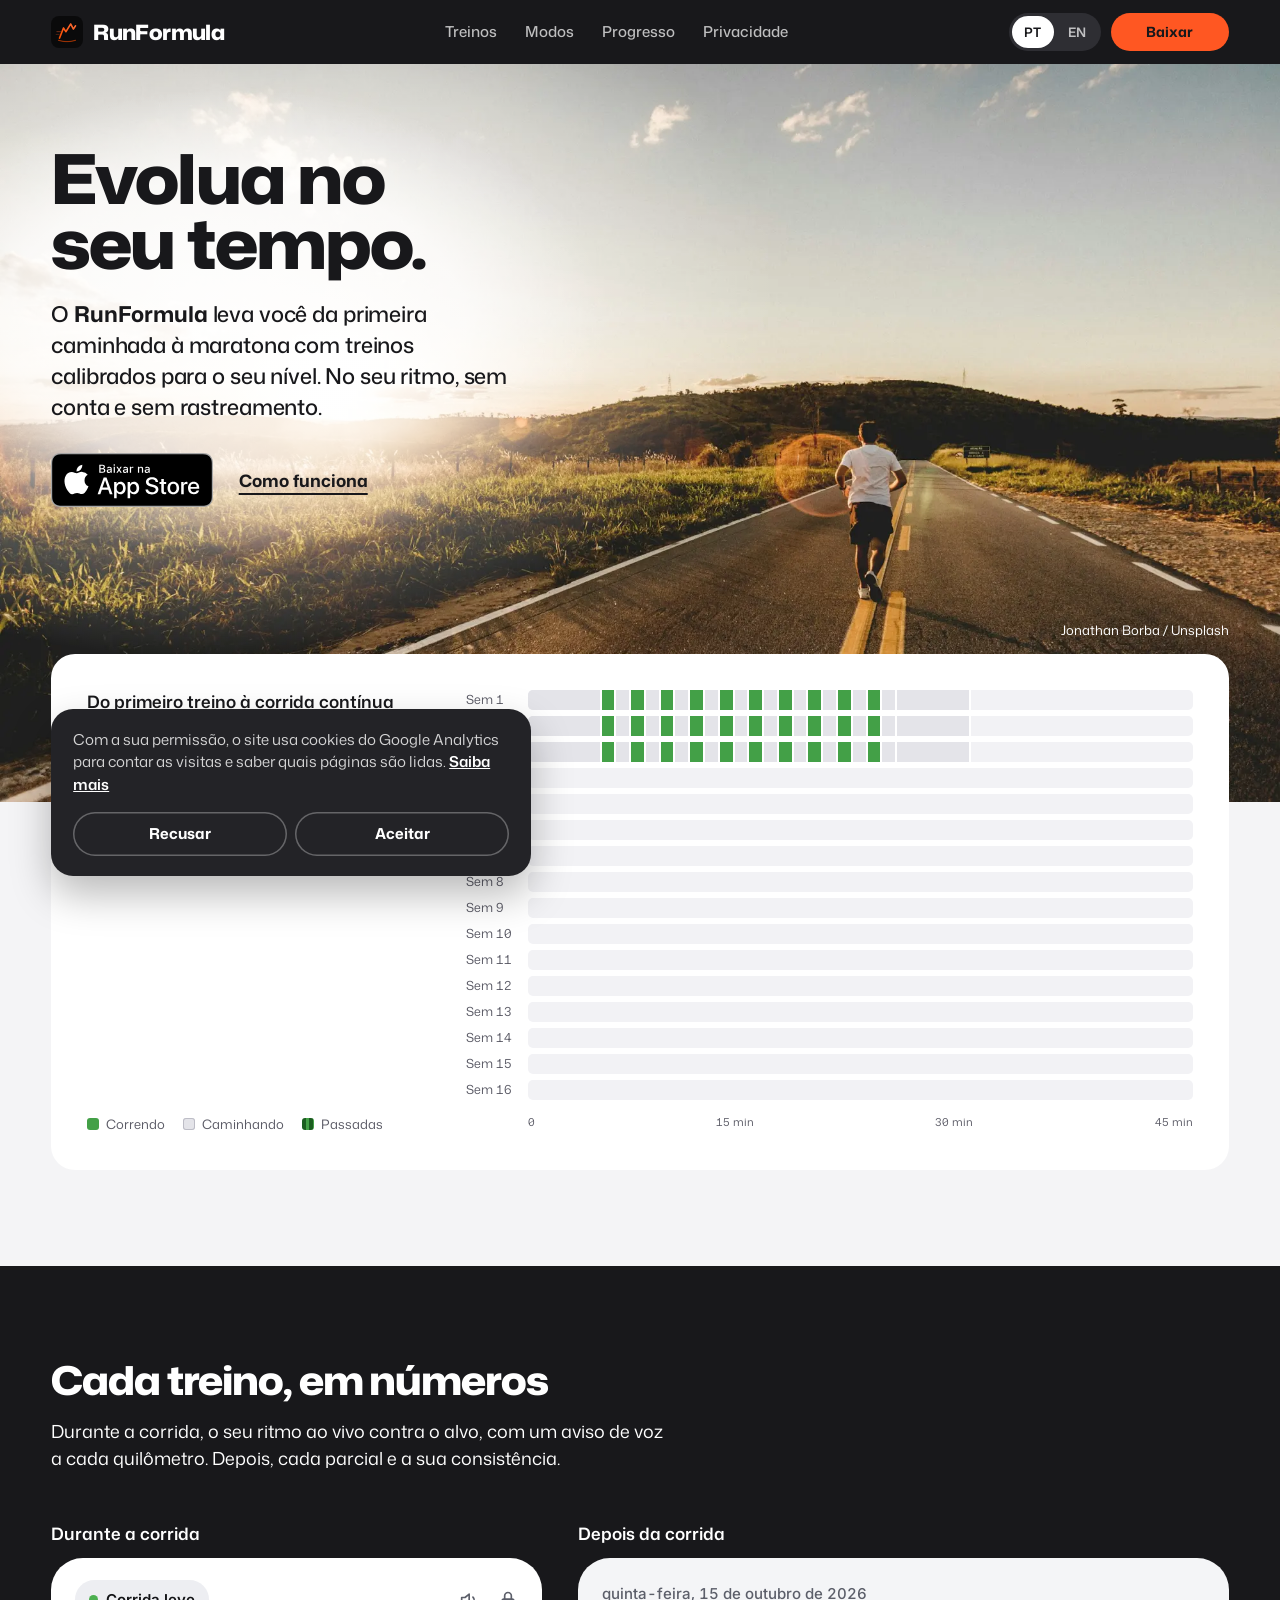
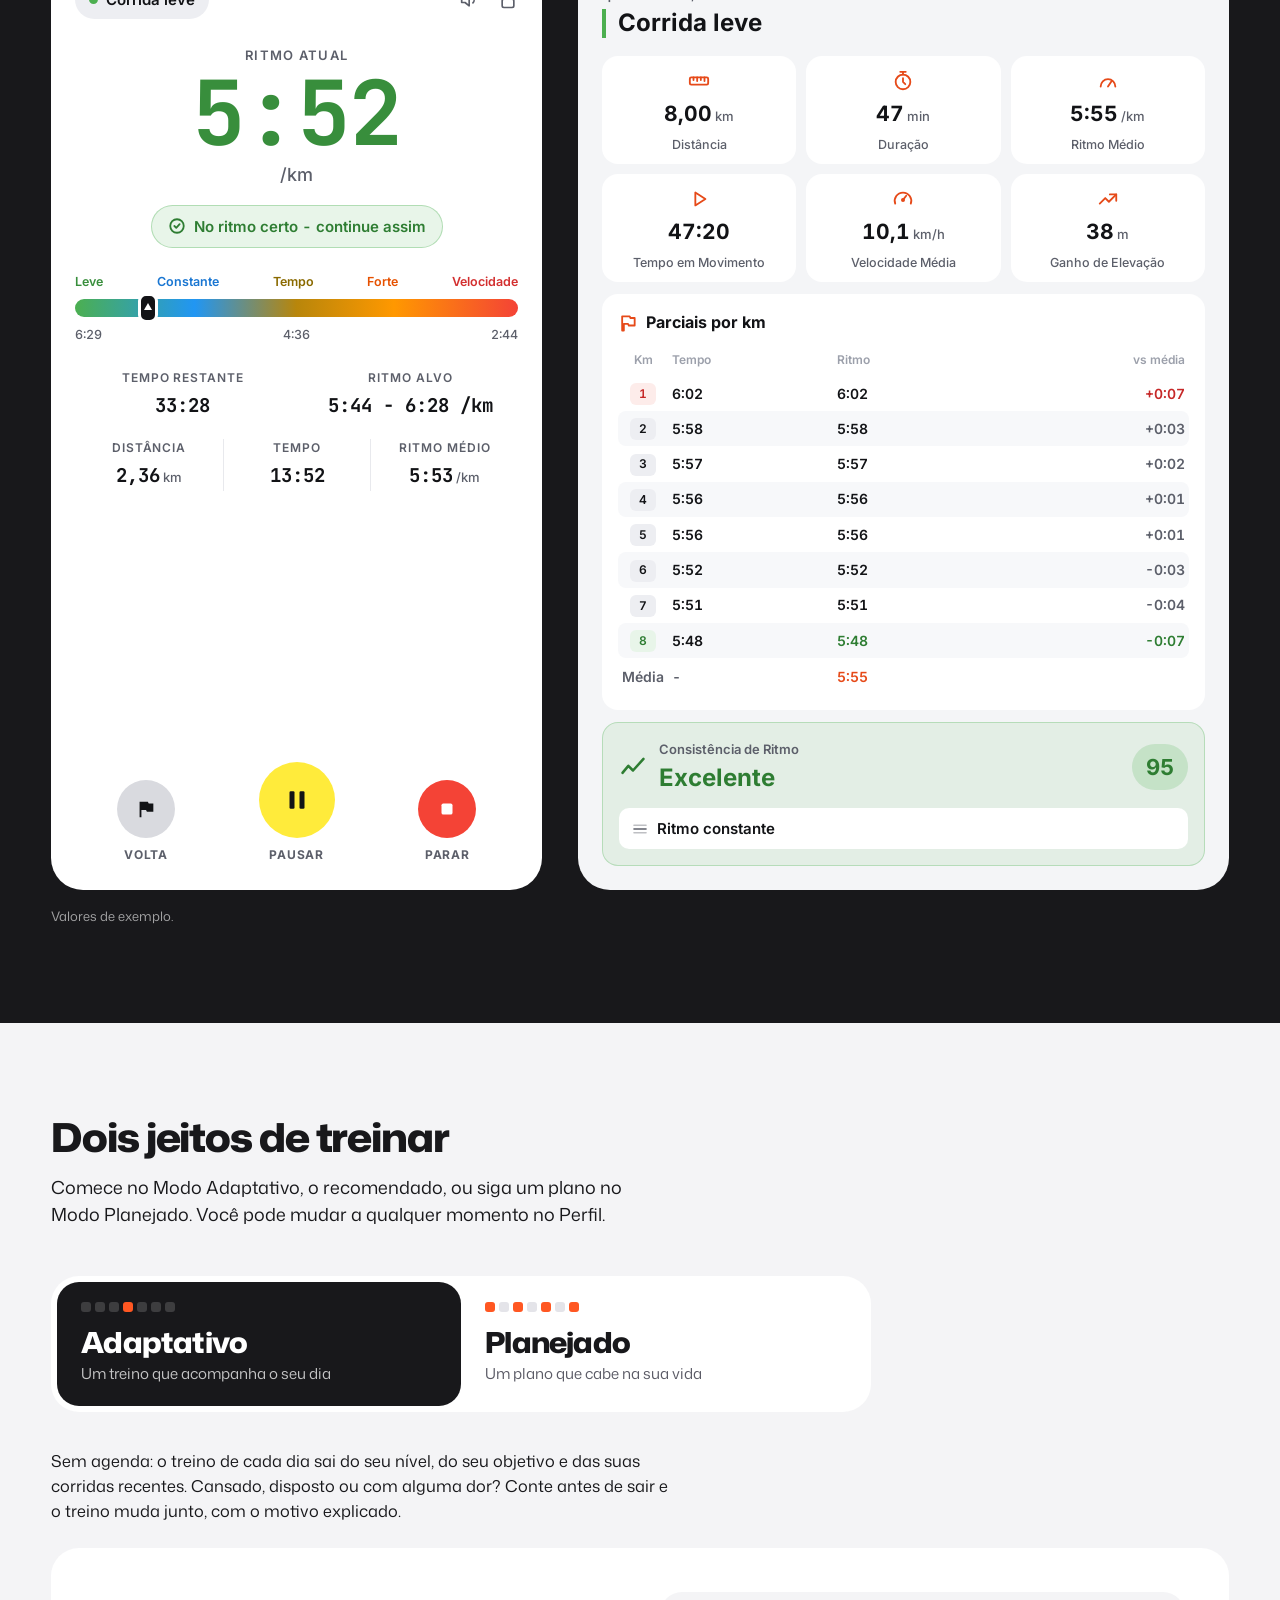
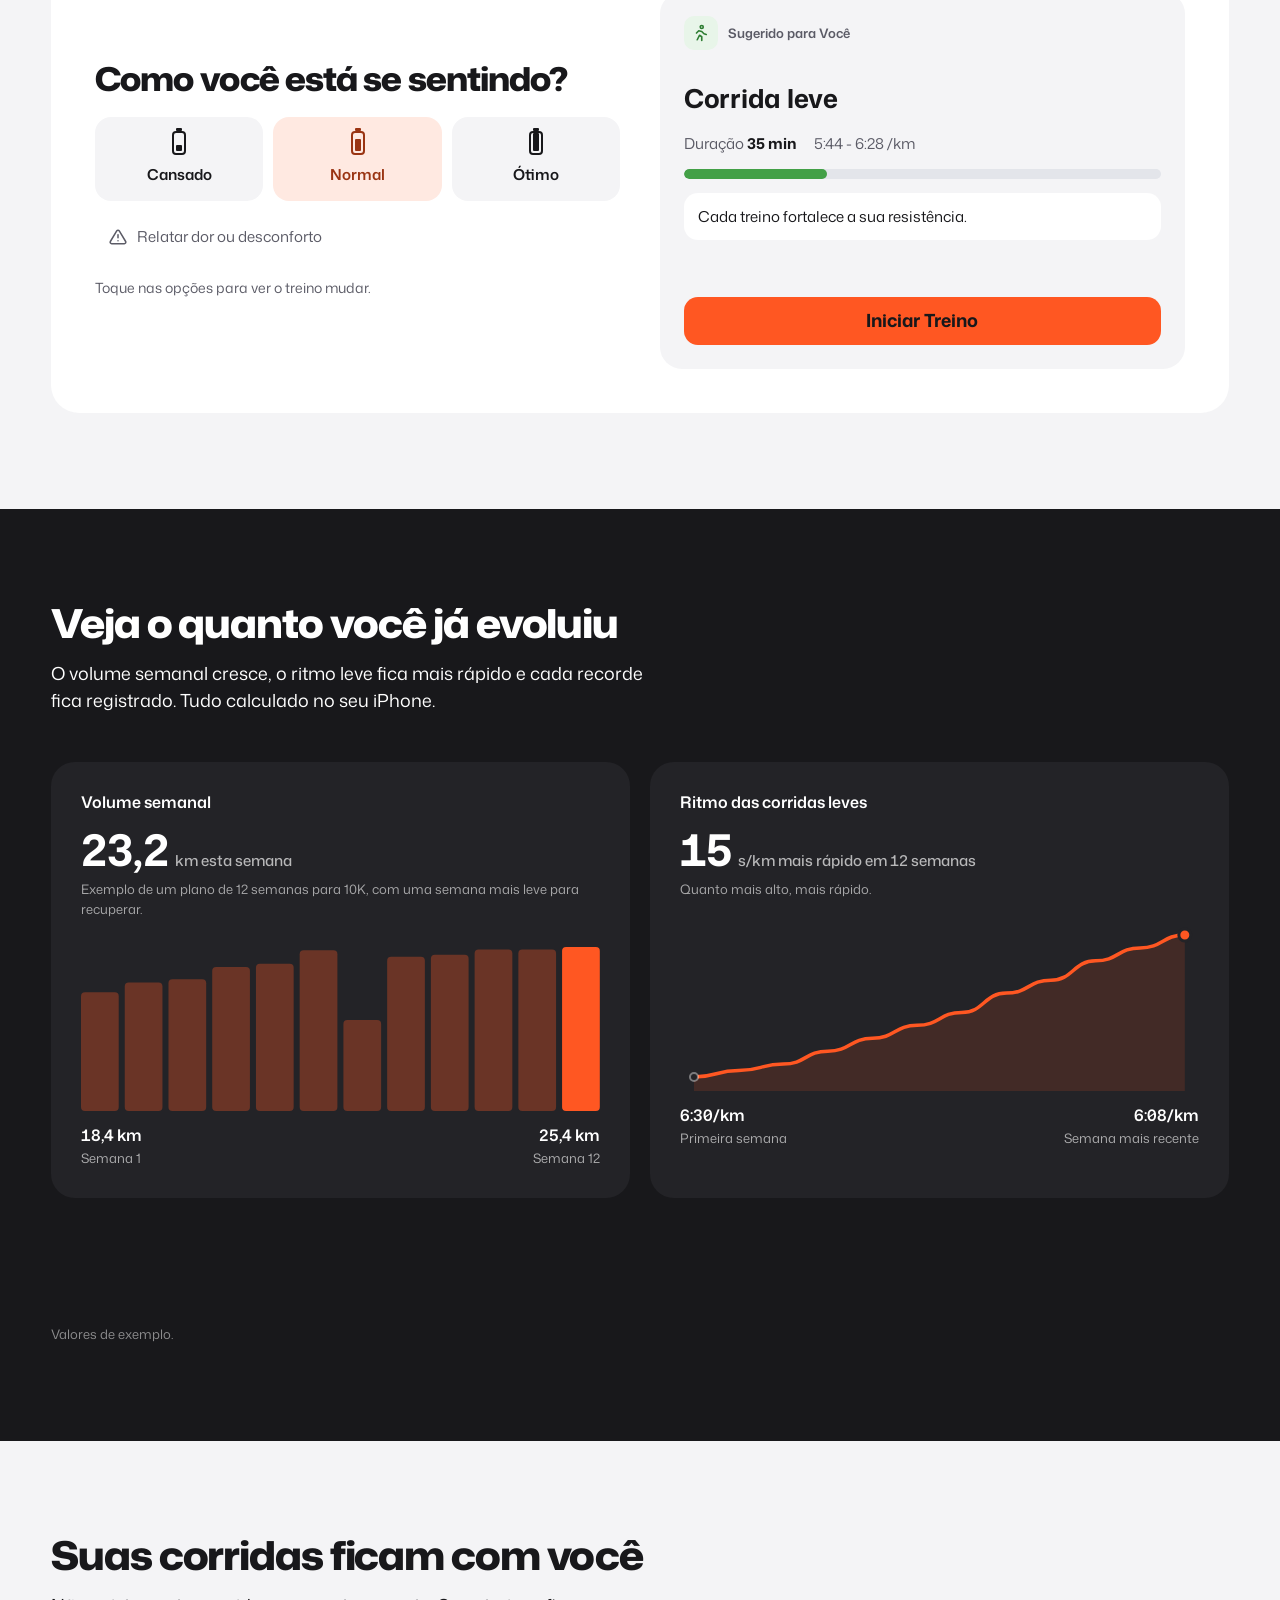
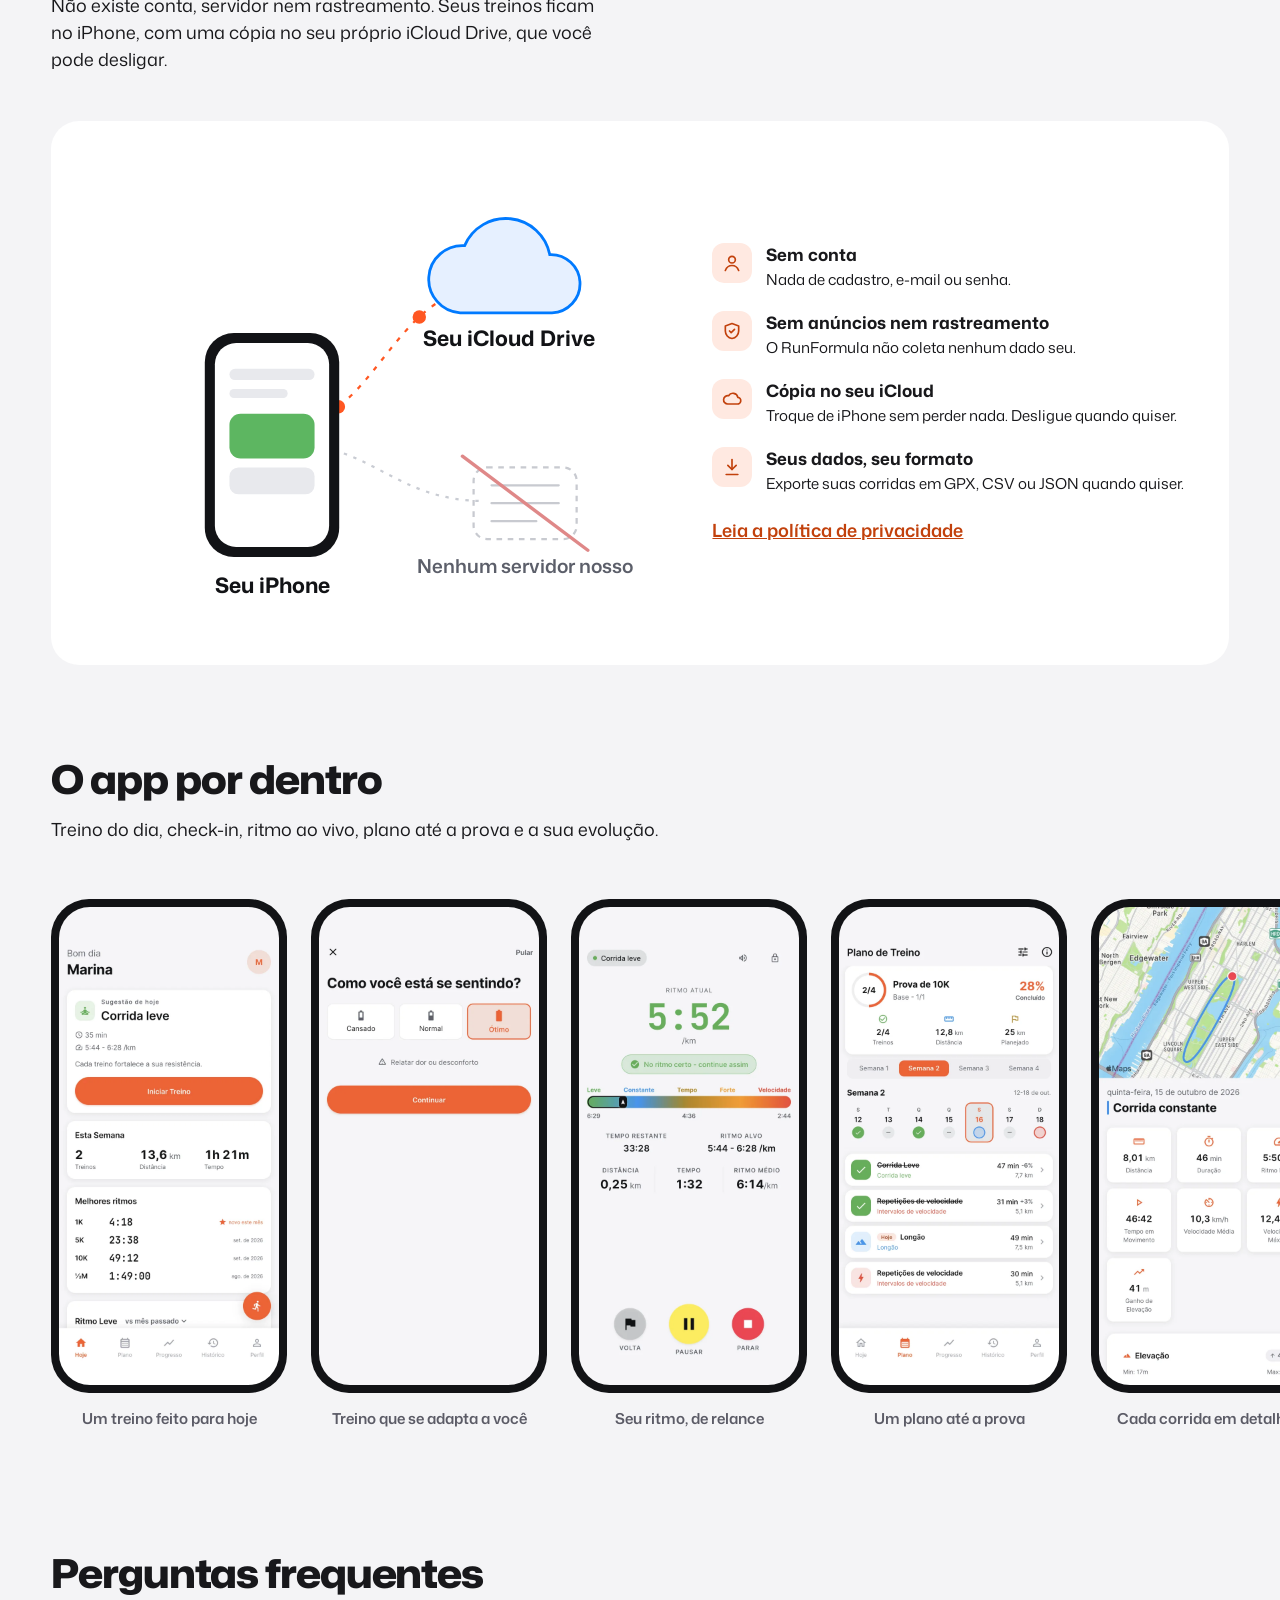
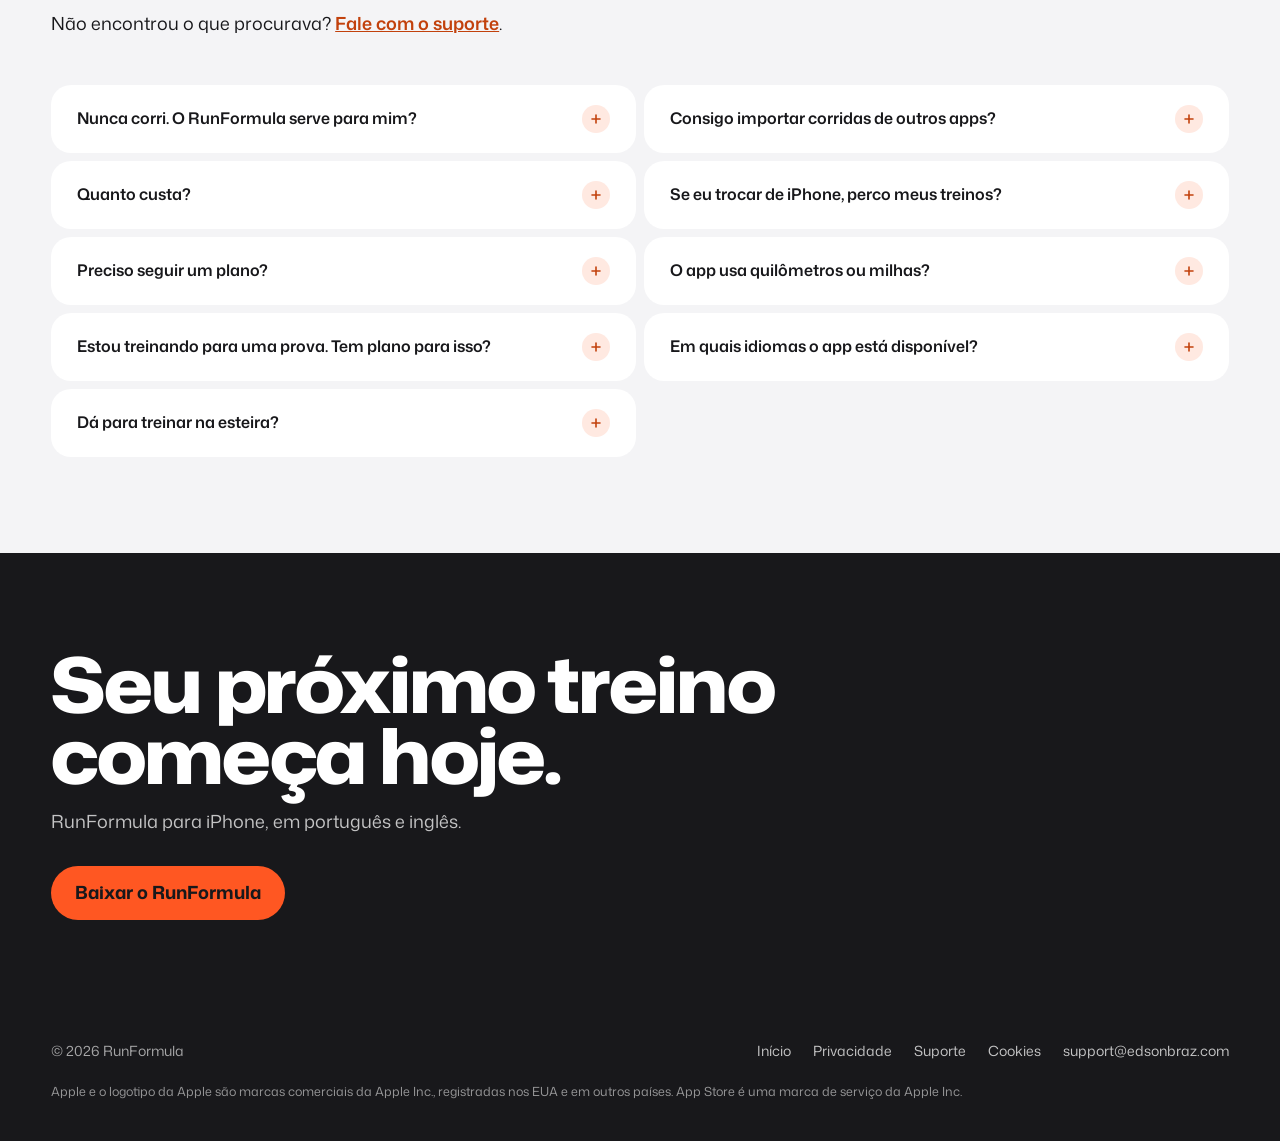
==== commit 8c0b58a0: "chore: deploy the site from runformula-src 723e96d" ====
--- a/index.html
+++ b/index.html
@@ -1 +1 @@
-<!DOCTYPE html><html lang="pt-BR"><head><meta charset="utf-8"><meta name="viewport" content="width=device-width, initial-scale=1"><title>RunFormula: treino de corrida que evolui no seu tempo</title><meta name="description" content="O RunFormula leva você da primeira caminhada à maratona com treinos calibrados para o seu nível. No seu ritmo, sem conta e sem rastreamento."><meta name="theme-color" content="#18181B"><link rel="canonical" href="https://runformula.app/"><link rel="alternate" hreflang="pt-BR" href="https://runformula.app/"><link rel="alternate" hreflang="en" href="https://runformula.app/en/"><link rel="alternate" hreflang="x-default" href="https://runformula.app/en/"><link rel="icon" type="image/png" href="/favicon.png"><link rel="apple-touch-icon" href="/apple-touch-icon.png"><link rel="preload" href="/assets/fonts/mona-sans-latin-standard-normal.woff2" as="font" type="font/woff2" crossorigin><meta property="og:type" content="website"><meta property="og:site_name" content="RunFormula"><meta property="og:locale" content="pt_BR"><meta property="og:title" content="RunFormula: treino de corrida que evolui no seu tempo"><meta property="og:description" content="O RunFormula leva você da primeira caminhada à maratona com treinos calibrados para o seu nível. No seu ritmo, sem conta e sem rastreamento."><meta property="og:url" content="https://runformula.app/"><meta property="og:image" content="https://runformula.app/assets/img/og-pt.jpg"><meta property="og:image:width" content="1200"><meta property="og:image:height" content="630"><meta name="twitter:card" content="summary_large_image"><script>document.documentElement.classList.add("js")</script><link rel="stylesheet" href="/_astro/Base.C7pHTqdD.css"></head><body><a class="skip" href="#main">Pular para o conteúdo</a><header class="nav"><div class="wrap"><a class="brand" href="/"><img src="/assets/img/icon-64.png" alt="" width="32" height="32"><span>RunFormula</span></a><nav class="nav-links" aria-label="Principal"><a href="#treinos">Treinos</a><a href="#modos">Modos</a><a href="#progresso">Progresso</a><a href="#privacidade">Privacidade</a></nav><div class="nav-end"><div class="lang" role="group" aria-label="Idioma"><a href="/" hreflang="pt-BR" lang="pt-BR" aria-current="true">PT</a><a href="/en/" hreflang="en" lang="en">EN</a></div><a class="nav-dl" href="/download/">Em breve</a></div></div></header><main id="main"><section class="hero-photo hp-road look-e look-f" aria-labelledby="h1"><img class="hp-img" src="/_astro/road-2000.GBGUGPF2.webp" srcset="/_astro/road-1000.CBSSQYrD.webp 1000w, /_astro/road-2000.GBGUGPF2.webp 2000w" sizes="100vw" width="2000" height="1334" alt="" fetchpriority="high"><div class="wrap hp-text"><div class="hp-copy"><h1 id="h1">Evolua no<br>seu tempo.</h1><p class="lede">O <strong>RunFormula</strong> leva você da primeira caminhada à maratona com treinos calibrados para o seu nível. No seu ritmo, sem conta e sem rastreamento.</p><div class="ctas"><a class="btn btn-o" href="/download/">Em breve na App Store</a><a class="btn btn-line" href="#treinos">Como funciona</a></div></div></div><p class="hp-credit">Jonathan Borba / Unsplash</p></section><div class="journey-lift look-e look-f"><div class="wrap"><figure class="journey" id="journey" aria-labelledby="jcap"><div class="j-top"><div><div class="j-title" id="jcap">Do primeiro treino à corrida contínua</div><div class="j-sub">Exemplo com 4 treinos por semana, uma sessão de cada semana</div></div><div class="j-stat" aria-hidden="true"><div class="v" id="jRun">1</div><div class="k">min sem parar</div></div></div><p class="sr">Exemplo de jornada com 4 treinos por semana, em 16 semanas: a caminhada diminui e a corrida cresce, de trechos de 1 minuto até 25 minutos sem parar, com passadas a partir da semana 13.</p><div class="j-rows" id="jRows" aria-hidden="true"></div><div class="j-scale" aria-hidden="true"><span></span><div><span>0</span><span>15 min</span><span>30 min</span><span>45 min</span></div></div><div class="legend" aria-hidden="true"><span><i class="sw-run"></i>Correndo</span><span><i class="sw-walk"></i>Caminhando</span><span><i class="sw-st"></i>Passadas</span></div><div class="toast" id="toast" aria-hidden="true"><span class="ic"><svg width="16" height="16" viewBox="0 0 24 24" fill="none" stroke="currentColor" stroke-width="2.6" stroke-linecap="round" stroke-linejoin="round" aria-hidden="true"><path d="M20 6 9 17l-5-5"/></svg></span><span id="toastText"></span></div></figure></div></div><section class="dark sec" id="treinos" aria-labelledby="nh"><div class="wrap"><div class="sec-head"><h2 id="nh">Cada treino, em números</h2><p>Durante a corrida, o seu ritmo ao vivo contra o alvo, com um aviso de voz a cada quilômetro. Depois, cada parcial e a sua consistência.</p></div><div class="sess-tabs" role="group" aria-label="Cada treino, em números"><button type="button" aria-pressed="true" aria-controls="sessLive">Durante a corrida</button><button type="button" aria-pressed="false" aria-controls="sessDetail">Depois da corrida</button></div><div class="session"><p class="sess-cap">Durante a corrida</p><p class="sess-cap">Depois da corrida</p><div class="app-ui live is-on" id="sessLive" data-ui><div class="live-top"><span class="live-chip"><i></i>Corrida leve</span><span class="live-icons" aria-hidden="true"><svg width="20" height="20" viewBox="0 0 24 24" fill="none" stroke="currentColor" stroke-width="2" stroke-linecap="round" stroke-linejoin="round"><path d="M11 5 6 9H2v6h4l5 4V5z"></path><path d="M15.5 8.5a5 5 0 0 1 0 7"></path></svg><svg width="20" height="20" viewBox="0 0 24 24" fill="none" stroke="currentColor" stroke-width="2" stroke-linecap="round" stroke-linejoin="round"><rect x="5" y="11" width="14" height="10" rx="2"></rect><path d="M8 11V7a4 4 0 0 1 8 0v4"></path></svg></span></div><p class="live-label">Ritmo atual</p><p class="live-pace app-mono" id="livePace">5:52</p><p class="live-unit">/km</p><p class="live-ok"><svg width="18" height="18" viewBox="0 0 24 24" fill="none" stroke="currentColor" stroke-width="2.4" stroke-linecap="round" stroke-linejoin="round" aria-hidden="true"><circle cx="12" cy="12" r="9"></circle><path d="m8.5 12 2.5 2.5 4.5-5"></path></svg>No ritmo certo - continue assim</p><div class="live-zones" aria-hidden="true"><div class="live-zone-names"><span>Leve</span><span>Constante</span><span>Tempo</span><span>Forte</span><span>Velocidade</span></div><div class="live-bar"><span class="live-marker" id="liveMarker" style="left:16.444444444444446%" data-slowest="389" data-fastest="164"></span></div><div class="live-scale"><span>6:29</span><span>4:36</span><span>2:44</span></div></div><div class="live-pair"><span><small>Tempo restante</small><b class="app-mono">33:28</b></span><span><small>Ritmo Alvo</small><b class="app-mono">5:44 - 6:28 /km</b></span></div><div class="live-trio"><span><small>Distância</small><b class="app-mono">2,36<em> km</em></b></span><span><small>Tempo</small><b class="app-mono">13:52<em></em></b></span><span><small>Ritmo Médio</small><b class="app-mono">5:53<em> /km</em></b></span></div><div class="live-controls" aria-hidden="true"><span><i class="lap"><svg width="22" height="22" viewBox="0 0 24 24" fill="currentColor"><path d="M5 21V4h9l1 2h5v9h-7l-1-2H7v8z"></path></svg></i>VOLTA</span><span><i class="pause"><svg width="30" height="30" viewBox="0 0 24 24" fill="currentColor"><rect x="6" y="5" width="4" height="14" rx="1"></rect><rect x="14" y="5" width="4" height="14" rx="1"></rect></svg></i>PAUSAR</span><span><i class="stop"><svg width="22" height="22" viewBox="0 0 24 24" fill="currentColor"><rect x="6" y="6" width="12" height="12" rx="2"></rect></svg></i>PARAR</span></div></div><div class="app-ui detail" id="sessDetail" data-ui><p class="det-date">quinta-feira, 15 de outubro de 2026</p><p class="det-title">Corrida leve</p><div class="det-tiles"><div class="det-tile"><svg width="22" height="22" viewBox="0 0 24 24" fill="none" stroke="currentColor" stroke-width="2" stroke-linecap="round" stroke-linejoin="round" aria-hidden="true"><rect x="2" y="8" width="20" height="8" rx="1.5"/><path d="M6 8v3M10 8v4M14 8v3M18 8v4"/></svg><b>8,00<em> km</em></b><span>Distância</span></div><div class="det-tile"><svg width="22" height="22" viewBox="0 0 24 24" fill="none" stroke="currentColor" stroke-width="2" stroke-linecap="round" stroke-linejoin="round" aria-hidden="true"><circle cx="12" cy="13" r="8"/><path d="M12 9v4l2.5 2.5M9 2h6M12 2v3"/></svg><b>47<em> min</em></b><span>Duração</span></div><div class="det-tile"><svg width="22" height="22" viewBox="0 0 24 24" fill="none" stroke="currentColor" stroke-width="2" stroke-linecap="round" stroke-linejoin="round" aria-hidden="true"><path d="M4 18a8 8 0 1 1 16 0"/><path d="M12 18l4-6"/></svg><b>5:55<em> /km</em></b><span>Ritmo Médio</span></div><div class="det-tile"><svg width="22" height="22" viewBox="0 0 24 24" fill="none" stroke="currentColor" stroke-width="2" stroke-linecap="round" stroke-linejoin="round" aria-hidden="true"><path d="M8 5v14l11-7z"/></svg><b>47:20<em></em></b><span>Tempo em Movimento</span></div><div class="det-tile"><svg width="22" height="22" viewBox="0 0 24 24" fill="none" stroke="currentColor" stroke-width="2" stroke-linecap="round" stroke-linejoin="round" aria-hidden="true"><path d="M3.5 17a9 9 0 1 1 17 0"/><path d="M12 13l3.5-4.5"/><circle cx="12" cy="13" r="1.2"/></svg><b>10,1<em> km/h</em></b><span>Velocidade Média</span></div><div class="det-tile"><svg width="22" height="22" viewBox="0 0 24 24" fill="none" stroke="currentColor" stroke-width="2" stroke-linecap="round" stroke-linejoin="round" aria-hidden="true"><path d="M3 17l6-6 4 4 8-8"/><path d="M14 7h7v7"/></svg><b>38<em> m</em></b><span>Ganho de Elevação</span></div></div><div class="det-card"><p class="det-card-title"><svg width="20" height="20" viewBox="0 0 24 24" fill="none" stroke="currentColor" stroke-width="2.2" stroke-linecap="round" stroke-linejoin="round" aria-hidden="true"><path d="M5 21V4h9l1 2h5v9h-7l-1-2H7v8z"></path></svg>Parciais por km</p><table class="det-splits"><thead><tr><th scope="col">Km</th><th scope="col">Tempo</th><th scope="col">Ritmo</th><th scope="col">vs média</th></tr></thead><tbody><tr><td><span class="n worst">1</span></td><td>6:02</td><td>6:02</td><td class="down">+0:07</td></tr><tr><td><span class="n">2</span></td><td>5:58</td><td>5:58</td><td class>+0:03</td></tr><tr><td><span class="n">3</span></td><td>5:57</td><td>5:57</td><td class>+0:02</td></tr><tr><td><span class="n">4</span></td><td>5:56</td><td>5:56</td><td class>+0:01</td></tr><tr><td><span class="n">5</span></td><td>5:56</td><td>5:56</td><td class>+0:01</td></tr><tr><td><span class="n">6</span></td><td>5:52</td><td>5:52</td><td class>-0:03</td></tr><tr><td><span class="n">7</span></td><td>5:51</td><td>5:51</td><td class>-0:04</td></tr><tr><td><span class="n best">8</span></td><td>5:48</td><td class="best">5:48</td><td class="up">-0:07</td></tr></tbody><tfoot><tr><td>Média</td><td>-</td><td>5:55</td><td></td></tr></tfoot></table></div><div class="det-consistency"><div class="dc-head"><svg width="28" height="28" viewBox="0 0 24 24" fill="none" stroke="currentColor" stroke-width="2.2" stroke-linecap="round" stroke-linejoin="round" aria-hidden="true"><path d="M3 17l5-6 4 4 9-10"></path></svg><span><small>Consistência de Ritmo</small><b>Excelente</b></span><span class="dc-score">95</span></div><p class="dc-strategy"><svg width="18" height="18" viewBox="0 0 24 24" fill="none" stroke="currentColor" stroke-width="2.2" stroke-linecap="round" aria-hidden="true"><path d="M4 12h16"></path><path d="M4 7h16" opacity=".4"></path><path d="M4 17h16" opacity=".4"></path></svg>Ritmo constante</p></div></div></div><p class="sess-example">Valores de exemplo.</p></div></section><section class="light sec" id="modos" aria-labelledby="mh"><div class="wrap"><div class="sec-head"><h2 id="mh">Dois jeitos de treinar</h2><p>Comece no Modo Adaptativo, o recomendado, ou siga um plano no Modo Planejado. Você pode mudar a qualquer momento no Perfil.</p></div><div class="modes" role="group" aria-label="Modo de Treino"><button type="button" class="mode" aria-pressed="true" aria-controls="pane-adaptive"><span class="mode-week" aria-hidden="true"><i></i><i></i><i></i><i class="on"></i><i></i><i></i><i></i></span><b>Adaptativo</b><span class="mode-line">Um treino que acompanha o seu dia</span></button><button type="button" class="mode" aria-pressed="false" aria-controls="pane-planned"><span class="mode-week" aria-hidden="true"><i class="on"></i><i></i><i class="on"></i><i></i><i class="on"></i><i></i><i class="on"></i></span><b>Planejado</b><span class="mode-line">Um plano que cabe na sua vida</span></button></div><div class="mode-panes"><div class="mode-pane is-on" id="pane-adaptive"><p class="mode-lead">Sem agenda: o treino de cada dia sai do seu nível, do seu objetivo e das suas corridas recentes. Cansado, disposto ou com alguma dor? Conte antes de sair e o treino muda junto, com o motivo explicado.</p><div class="panel ci"><div><div class="ci-q" id="ciq">Como você está se sentindo?</div><div class="feel" role="group" aria-labelledby="ciq"><button type="button" data-f="tired" aria-pressed="false"><span class="batt" aria-hidden="true"><i style="height:30%"></i></span>Cansado</button><button type="button" data-f="normal" aria-pressed="true"><span class="batt" aria-hidden="true"><i style="height:60%"></i></span>Normal</button><button type="button" data-f="great" aria-pressed="false"><span class="batt" aria-hidden="true"><i style="height:90%"></i></span>Ótimo</button></div><button type="button" class="pain" id="pain" aria-pressed="false"><svg width="18" height="18" viewBox="0 0 24 24" fill="none" stroke="currentColor" stroke-width="2" stroke-linecap="round" stroke-linejoin="round" aria-hidden="true"><path d="M10.3 3.9 1.8 18a2 2 0 0 0 1.7 3h17a2 2 0 0 0 1.7-3L13.7 3.9a2 2 0 0 0-3.4 0z"/><path d="M12 9v4"/><path d="M12 17h.01"/></svg>Relatar dor ou desconforto</button><p class="ci-note">Toque nas opções para ver o treino mudar.</p></div><div class="wcard" id="wcard" aria-live="polite"><div class="wstate ws-normal is-on" data-k="normal"><div class="lab"><span class="ic"><svg width="18" height="18" viewBox="0 0 24 24" fill="none" stroke="currentColor" stroke-width="2.2" stroke-linecap="round" stroke-linejoin="round" aria-hidden="true"><circle cx="13" cy="4" r="2"/><path d="m7 21 3-6 3 2v5"/><path d="m6 12 3-3 4 1 3 3 3 1"/></svg></span><span>Sugerido para Você</span></div><p class="ins"></p><div class="ttl">Corrida leve</div><div class="meta"><span>Duração <b>35 min</b></span><span>5:44 - 6:28 /km</span></div><div class="zline" aria-hidden="true"><i></i></div><div class="why">Cada treino fortalece a sua resistência.</div><div class="go" aria-hidden="true">Iniciar Treino</div></div><div class="wstate ws-great" data-k="great" aria-hidden="true"><div class="lab"><span class="ic"><svg width="18" height="18" viewBox="0 0 24 24" fill="none" stroke="currentColor" stroke-width="2.2" stroke-linecap="round" stroke-linejoin="round" aria-hidden="true"><circle cx="13" cy="4" r="2"/><path d="m7 21 3-6 3 2v5"/><path d="m6 12 3-3 4 1 3 3 3 1"/></svg></span><span>Sugerido para Você</span></div><p class="ins">Com essa disposição, o treino de qualidade da semana vem para hoje.</p><div class="ttl">Corrida em tempo</div><div class="meta"><span>Duração <b>45 min</b></span><span>4:55 /km</span></div><div class="zline" aria-hidden="true"><i></i></div><div class="why">Cada treino fortalece a sua resistência.</div><div class="go" aria-hidden="true">Iniciar Treino</div></div><div class="wstate ws-tired" data-k="tired" aria-hidden="true"><div class="lab"><span class="ic"><svg width="18" height="18" viewBox="0 0 24 24" fill="none" stroke="currentColor" stroke-width="2.2" stroke-linecap="round" stroke-linejoin="round" aria-hidden="true"><circle cx="13" cy="4" r="2"/><path d="m7 21 3-6 3 2v5"/><path d="m6 12 3-3 4 1 3 3 3 1"/></svg></span><span>Sugerido para Você</span></div><p class="ins">Pelo que você contou, o treino de hoje ficou mais leve.</p><div class="ttl">Corrida leve</div><div class="meta"><span>Duração <b>20 min</b></span><span>5:44 - 6:28 /km</span></div><div class="zline" aria-hidden="true"><i></i></div><div class="why">Você parece cansado hoje. Um treino leve vai ajudar na recuperação.</div><div class="go" aria-hidden="true">Iniciar Treino</div></div><div class="wstate ws-pain" data-k="pain" aria-hidden="true"><div class="lab"><span class="ic"><svg width="18" height="18" viewBox="0 0 24 24" fill="none" stroke="currentColor" stroke-width="2.2" stroke-linecap="round" stroke-linejoin="round" aria-hidden="true"><path d="M21 12.8A9 9 0 1 1 11.2 3a7 7 0 0 0 9.8 9.8z"/></svg></span><span>Sugerido para Você</span></div><p class="ins">Com dor ou lesão, descansar hoje é a melhor escolha.</p><div class="ttl">Dia de Descanso</div><div class="meta"><span>Cuide de você</span></div><div class="zline" aria-hidden="true"><i></i></div><div class="why">Seu corpo precisa descansar para ficar mais forte</div></div></div></div></div><div class="mode-pane" id="pane-planned"><p class="mode-lead">Um plano até o seu objetivo, nos dias que você escolhe, em ciclos de 4 semanas. Se a semana apertar, mude o treino de dia. Se a vida pedir uma pausa, o plano espera e segue com você.</p><div class="panel cal-wrap"><div class="cal" role="img" aria-label="Animação de quatro semanas de um plano: um treino muda de dia dentro da semana e o plano é pausado por uma semana, adiando as semanas seguintes."><div class="cal-head" aria-hidden="true"><span></span><span>S</span><span>T</span><span>Q</span><span>Q</span><span>S</span><span>S</span><span>D</span></div><div class="cal-rows" id="calRows" aria-hidden="true"></div></div><ol class="steps-list" id="calSteps"><li class="cur"><b>Seus dias, sua rotina</b><span>Treinos nos dias que você escolheu.</span></li><li><b>Mude de dia</b><span>Troque um treino de dia dentro da mesma semana.</span></li><li><b>Pause quando precisar</b><span>Ao retomar, o restante do plano é adiado pelas semanas de pausa.</span></li></ol></div></div></div></div></section><section class="dark sec" id="progresso" aria-labelledby="ph"><div class="wrap"><div class="sec-head"><h2 id="ph">Veja o quanto você já evoluiu</h2><p>O volume semanal cresce, o ritmo leve fica mais rápido e cada recorde fica registrado. Tudo calculado no seu iPhone.</p></div><div class="prog" id="prog"><div class="card-d metric"><h3>Volume semanal</h3><div class="big"><span id="volEnd">18,4</span><small>km esta semana</small></div><div class="sub">Exemplo de um plano de 12 semanas para 10K, com uma semana mais leve para recuperar.</div><svg class="chart" id="volChart" viewBox="0 0 400 150" preserveAspectRatio="none" role="img" aria-label="Volume semanal em um plano de 12 semanas para 10K, de 18,4 para 25,4 quilômetros, com a sétima semana mais leve"></svg><div class="ends"><span><b>18,4 km</b>Semana 1</span><span><b>25,4 km</b>Semana 12</span></div></div><div class="card-d metric"><h3>Ritmo das corridas leves</h3><div class="big"><span id="gain">0</span><small>s/km mais rápido em 12 semanas</small></div><div class="sub">Quanto mais alto, mais rápido.</div><svg class="chart" id="paceChart" viewBox="0 0 400 150" preserveAspectRatio="none" role="img" aria-label="Ritmo das corridas leves melhorando de 6:30 para 6:08 por quilômetro em 12 semanas"></svg><div class="ends"><span><b>6:30/km</b>Primeira semana</span><span><b>6:08/km</b>Semana mais recente</span></div></div><div class="recs"><div class="rec"><span class="ic"><svg width="18" height="18" viewBox="0 0 24 24" fill="currentColor" aria-hidden="true"><path d="m12 2 3.1 6.3 6.9 1-5 4.9 1.2 6.8L12 17.8 5.8 21l1.2-6.8-5-4.9 6.9-1z"/></svg></span><div><b>Novo recorde de 5K</b><span>23:38</span></div></div><div class="rec"><span class="ic"><svg width="18" height="18" viewBox="0 0 24 24" fill="none" stroke="currentColor" stroke-width="2.2" stroke-linecap="round" stroke-linejoin="round" aria-hidden="true"><path d="M3 17l6-6 4 4 8-8"/><path d="M14 7h7v7"/></svg></span><div><b>Três semanas constantes.</b><span>Suas corridas leves ficam 10 minutos mais longas.</span></div></div><div class="rec"><span class="ic"><svg width="18" height="18" viewBox="0 0 24 24" fill="none" stroke="currentColor" stroke-width="2.2" stroke-linecap="round" stroke-linejoin="round" aria-hidden="true"><path d="M13 2 3 14h9l-1 8 10-12h-9z"/></svg></span><div><b>12 semanas firmes!</b><span>Continue assim.</span></div></div></div><p class="example">Valores de exemplo.</p></div></div></section><section class="light sec" id="privacidade" aria-labelledby="prh"><div class="wrap"><div class="sec-head"><h2 id="prh">Suas corridas ficam com você</h2><p>Não existe conta, servidor nem rastreamento. Seus treinos ficam no iPhone, com uma cópia no seu próprio iCloud Drive, que você pode desligar.</p></div><div class="panel priv"><div class="diag" role="img" aria-label="Diagrama: os dados vão do seu iPhone apenas para o seu iCloud Drive. Não existe servidor do RunFormula."><svg viewBox="0 0 500 400" aria-hidden="true"><path class="flow" id="flowPath" d="M170 230 C 240 230, 260 110, 340 110"></path><path class="no" d="M170 250 C 240 250, 260 300, 340 300"></path><circle class="packet" r="6"><animateMotion dur="2.2s" repeatCount="indefinite"><mpath href="#flowPath"></mpath></animateMotion></circle><circle class="packet" r="6"><animateMotion dur="2.2s" begin="-1.1s" repeatCount="indefinite"><mpath href="#flowPath"></mpath></animateMotion></circle><rect x="90" y="150" width="120" height="200" rx="26" fill="#121316"></rect><rect x="99" y="159" width="102" height="182" rx="19" fill="#fff"></rect><rect x="112" y="182" width="76" height="10" rx="5" fill="#E8E9ED"></rect><rect x="112" y="200" width="52" height="8" rx="4" fill="#E8E9ED"></rect><rect x="112" y="222" width="76" height="40" rx="10" fill="#4CAF50" opacity=".9"></rect><rect x="112" y="270" width="76" height="24" rx="8" fill="#E8E9ED"></rect><text x="150" y="382" text-anchor="middle" font-family="Mona Sans, system-ui, sans-serif" font-size="19" font-weight="700" fill="#121316">Seu iPhone</text><path d="M318 132a30 30 0 0 1 4-60 40 40 0 0 1 76 8 26 26 0 0 1 2 52z" fill="#E6F0FF" stroke="#007AFF" stroke-width="2.5"></path><text x="362" y="162" text-anchor="middle" font-family="Mona Sans, system-ui, sans-serif" font-size="19" font-weight="700" fill="#121316">Seu iCloud Drive</text><g opacity=".55"><rect x="330" y="270" width="92" height="64" rx="12" fill="none" stroke="#9CA0AB" stroke-width="2" stroke-dasharray="5 5"></rect><path d="M346 286h60M346 302h60M346 318h40" stroke="#9CA0AB" stroke-width="2" stroke-linecap="round"></path><path d="M320 260l112 84" stroke="#C62828" stroke-width="3" stroke-linecap="round"></path></g><text x="376" y="364" text-anchor="middle" font-family="Mona Sans, system-ui, sans-serif" font-size="17" font-weight="600" fill="#5C5F6A">Nenhum servidor nosso</text></svg></div><div><div class="plist"><div><span class="ic"><svg width="20" height="20" viewBox="0 0 24 24" fill="none" stroke="currentColor" stroke-width="2" stroke-linecap="round" stroke-linejoin="round" aria-hidden="true"><circle cx="12" cy="8" r="4"/><path d="M4 21c1.5-4 4.5-6 8-6s6.5 2 8 6"/></svg></span><p><b>Sem conta</b><span>Nada de cadastro, e-mail ou senha.</span></p></div><div><span class="ic"><svg width="20" height="20" viewBox="0 0 24 24" fill="none" stroke="currentColor" stroke-width="2" stroke-linecap="round" stroke-linejoin="round" aria-hidden="true"><path d="M12 3 4 6v6c0 4.5 3.4 8.3 8 9 4.6-.7 8-4.5 8-9V6l-8-3z"/><path d="m9 12 2 2 4-4"/></svg></span><p><b>Sem anúncios nem rastreamento</b><span>O RunFormula não coleta nenhum dado seu.</span></p></div><div><span class="ic"><svg width="20" height="20" viewBox="0 0 24 24" fill="none" stroke="currentColor" stroke-width="2" stroke-linecap="round" stroke-linejoin="round" aria-hidden="true"><path d="M7 18a5 5 0 1 1 .9-9.9A6 6 0 0 1 19 10a4 4 0 0 1-1 8H7z"/></svg></span><p><b>Cópia no seu iCloud</b><span>Troque de iPhone sem perder nada. Desligue quando quiser.</span></p></div><div><span class="ic"><svg width="20" height="20" viewBox="0 0 24 24" fill="none" stroke="currentColor" stroke-width="2" stroke-linecap="round" stroke-linejoin="round" aria-hidden="true"><path d="M12 3v12"/><path d="m7 10 5 5 5-5"/><path d="M5 21h14"/></svg></span><p><b>Seus dados, seu formato</b><span>Exporte suas corridas em GPX, CSV ou JSON quando quiser.</span></p></div></div><a class="more" href="/privacy/">Leia a política de privacidade</a></div></div></div></section><section class="light sec tight" id="telas" aria-labelledby="sh"><div class="wrap"><div class="sec-head"><h2 id="sh">O app por dentro</h2><p>Treino do dia, check-in, ritmo ao vivo, plano até a prova e a sua evolução.</p></div><div class="rail" tabindex="0" role="region" aria-label="Telas do aplicativo"><figure class="shot"><div class="phone"><img src="/assets/img/pt-home.webp" alt="Tela Hoje com a sugestão de treino" width="660" height="1434" loading="lazy" decoding="async"></div><figcaption>Um treino feito para hoje</figcaption></figure><figure class="shot"><div class="phone"><img src="/assets/img/pt-checkin.webp" alt="Check-in: como você está se sentindo?" width="660" height="1434" loading="lazy" decoding="async"></div><figcaption>Treino que se adapta a você</figcaption></figure><figure class="shot"><div class="phone"><img src="/assets/img/pt-live.webp" alt="Treino ao vivo com o ritmo atual" width="660" height="1434" loading="lazy" decoding="async"></div><figcaption>Seu ritmo, de relance</figcaption></figure><figure class="shot"><div class="phone"><img src="/assets/img/pt-plan.webp" alt="Plano de treino para uma prova de 10K" width="660" height="1434" loading="lazy" decoding="async"></div><figcaption>Um plano até a prova</figcaption></figure><figure class="shot"><div class="phone"><img src="/assets/img/pt-run-detail.webp" alt="Detalhe de uma corrida com mapa do percurso" width="660" height="1434" loading="lazy" decoding="async"></div><figcaption>Cada corrida em detalhes</figcaption></figure><figure class="shot"><div class="phone"><img src="/assets/img/pt-progress.webp" alt="Tela de progresso" width="660" height="1434" loading="lazy" decoding="async"></div><figcaption>Veja sua evolução</figcaption></figure></div></div></section><section class="light sec tight" id="perguntas" aria-labelledby="fh"><div class="wrap"><div class="sec-head faq-head"><h2 id="fh">Perguntas frequentes</h2><p>Não encontrou o que procurava? <a href="/support/">Fale com o suporte</a>.</p></div><div class="faq"><div class="faq-col"><details><summary>Nunca corri. O RunFormula serve para mim?</summary><div class="faq-a"><p>Sim. Você começa alternando caminhada e corrida, no ritmo do seu esforço. O tempo correndo aumenta aos poucos, e o app só avança quando você estiver pronto.</p></div></details><details><summary>Quanto custa?</summary><div class="faq-a"><p>Seus primeiros 5 treinos são grátis. Depois, iniciar um treino exige o Pro: R$ 49,90, em pagamento único, sem assinatura. Seu histórico, seu progresso e as exportações continuam sempre abertos.</p></div></details><details><summary>Preciso seguir um plano?</summary><div class="faq-a"><p>Não. No Modo Adaptativo, o recomendado, o app sugere o treino de cada dia, sem agenda. Se preferir dias marcados, mude para o Modo Planejado no Perfil, a qualquer momento.</p></div></details><details><summary>Estou treinando para uma prova. Tem plano para isso?</summary><div class="faq-a"><p>Sim. No Modo Planejado, há planos para 5K, 10K, meia maratona e maratona, além de objetivos como manter a saúde, perder peso e ganhar velocidade. Você escolhe os dias de treino, e o plano é montado até a data da prova.</p></div></details><details><summary>Dá para treinar na esteira?</summary><div class="faq-a"><p>Sim. No modo Indoor / Esteira, a distância é medida pelo contador de passos do iPhone.</p></div></details></div><div class="faq-col"><details><summary>Consigo importar corridas de outros apps?</summary><div class="faq-a"><p>Sim. Importe arquivos GPX do Garmin, do Strava ou de outros apps. Você também pode exportar as suas corridas em GPX, CSV ou JSON quando quiser.</p></div></details><details><summary>Se eu trocar de iPhone, perco meus treinos?</summary><div class="faq-a"><p>Não. O backup no iCloud Drive vem ligado. Ao instalar o app no iPhone novo, ele encontra a sua cópia e oferece restaurar os treinos.</p></div></details><details><summary>O app usa quilômetros ou milhas?</summary><div class="faq-a"><p>Os dois. Ele começa com a unidade configurada no seu iPhone, e você pode trocar em Perfil, no item Unidades.</p></div></details><details><summary>Em quais idiomas o app está disponível?</summary><div class="faq-a"><p>Português e inglês, inclusive nos avisos de voz durante a corrida.</p></div></details></div></div></div></section><section class="dark" aria-labelledby="eh"><div class="wrap end"><h2 id="eh">Seu próximo treino<br>começa hoje.</h2><p>RunFormula para iPhone, em português e inglês.</p><a class="btn btn-o" href="/download/">Em breve na App Store</a></div></section><script type="application/json" id="rf-data">{"week":"Sem","pause":"Pausa","toasts":{"4":"Blocos de corrida mais longos","8":"30 minutos correndo, só com pausas curtas","12":"Primeiras passadas!","13":"25 minutos sem parar"},"w":{"normal":["Corrida leve","35 min","5:44 - 6:28 /km","Cada treino fortalece a sua resistência.",""],"great":["Corrida em tempo","45 min","4:55 /km","Cada treino fortalece a sua resistência.","Com essa disposição, o treino de qualidade da semana vem para hoje."],"tired":["Corrida leve","20 min","5:44 - 6:28 /km","Você parece cansado hoje. Um treino leve vai ajudar na recuperação.","Pelo que você contou, o treino de hoje ficou mais leve."],"pain":["Dia de Descanso","","Cuide de você","Seu corpo precisa descansar para ficar mais forte","Com dor ou lesão, descansar hoje é a melhor escolha."]},"go":"Iniciar Treino","cal":{"E":"Leve","T":"Tempo","L":"Longão"},"paused":"Plano pausado","unit":"km","decimal":",","journey":{"sessions":[{"run":1,"segs":[["w",5],["e",1],["w",1],["e",1],["w",1],["e",1],["w",1],["e",1],["w",1],["e",1],["w",1],["e",1],["w",1],["e",1],["w",1],["e",1],["w",1],["e",1],["w",1],["e",1],["w",1],["w",5]]},{"run":3,"segs":[["e",3],["w",3],["e",2],["w",1],["e",2],["w",1],["e",2],["w",1],["e",2],["w",1],["e",2],["w",1],["e",2],["w",1],["e",2],["w",1],["e",2],["w",1],["e",2],["w",1],["e",2],["w",1],["w",4]]},{"run":10,"segs":[["e",10],["w",3],["e",10],["w",3],["e",10],["w",4]]},{"run":20,"segs":[["e",13],["st",7]]},{"run":25,"segs":[["e",25]]}],"plan":[0,0,0,0,1,1,1,1,2,2,2,2,3,4,3,4],"scale":45},"vol":[18.4,19.9,20.4,22.3,22.8,24.9,14.1,23.9,24.2,25,25,25.4],"pace":[390,389,388,386,384,382,380,377,375,372,370,368],"gain":22,"session":{"splits":[362,358,357,356,356,352,351,348],"band":[344,388],"live":["5:52","5:50","5:54","5:51"]}}</script></main><footer><div class="wrap foot"><span>© 2026 RunFormula</span><nav aria-label="Rodapé"><a href="/">Início</a><a href="/privacy/">Privacidade</a><a href="/support/">Suporte</a><button type="button" data-consent-open>Cookies</button><a href="mailto:support@edsonbraz.com">support@edsonbraz.com</a></nav></div></footer><section class="consent" id="consent" aria-label="Cookies" data-ga="G-RV771B2KZP" hidden><p>Com a sua permissão, o site usa cookies do Google Analytics para contar as visitas e saber quais páginas são lidas. <a href="/privacy/#site">Saiba mais</a></p><div class="consent-btns"><button type="button" class="btn btn-line" data-consent="denied">Recusar</button><button type="button" class="btn btn-line" data-consent="granted">Aceitar</button></div></section><script type="module">var e=`rf-consent`,t=document.getElementById(`consent`),n=t?t.dataset.ga:``,r=!1;window.dataLayer=window.dataLayer||[];function i(){window.dataLayer.push(arguments)}function a(){try{return localStorage.getItem(e)}catch{return null}}function o(t){try{localStorage.setItem(e,t)}catch{}}function s(){let e=location.hostname.split(`.`),t=[``];for(let n=0;n<e.length-1;n++)t.push(`;domain=`+e.slice(n).join(`.`));document.cookie.split(`;`).map(e=>e.split(`=`)[0].trim()).filter(e=>e.startsWith(`_ga`)).forEach(e=>t.forEach(t=>{document.cookie=e+`=;max-age=0;path=/`+t}))}function c(e){if(!n)return;let t=e===`granted`;if(window[`ga-disable-`+n]=!t,r&&i(`consent`,`update`,{analytics_storage:t?`granted`:`denied`}),!t){s();return}if(r)return;r=!0,i(`consent`,`default`,{analytics_storage:`granted`,ad_storage:`denied`,ad_user_data:`denied`,ad_personalization:`denied`}),i(`js`,new Date),i(`config`,n);let a=document.createElement(`script`);a.async=!0,a.src=`https://www.googletagmanager.com/gtag/js?id=`+n,document.head.append(a)}if(t){let e=null,n=a();n?c(n):t.hidden=!1,t.querySelectorAll(`[data-consent]`).forEach(n=>n.addEventListener(`click`,()=>{o(n.dataset.consent),t.hidden=!0,c(n.dataset.consent),e&&=(e.focus(),null)})),document.querySelectorAll(`[data-consent-open]`).forEach(n=>n.addEventListener(`click`,()=>{e=n,t.hidden=!1,t.querySelector(`button`).focus()}))}</script><script type="module" src="/_astro/Base.astro_astro_type_script_index_0_lang.B0h5eUXy.js"></script></body></html>+<!DOCTYPE html><html lang="pt-BR"><head><meta charset="utf-8"><meta name="viewport" content="width=device-width, initial-scale=1"><title>RunFormula: treino de corrida que evolui no seu tempo</title><meta name="description" content="O RunFormula leva você da primeira caminhada à maratona com treinos calibrados para o seu nível. No seu ritmo, sem conta e sem rastreamento."><meta name="theme-color" content="#18181B"><link rel="canonical" href="https://runformula.app/"><link rel="alternate" hreflang="pt-BR" href="https://runformula.app/"><link rel="alternate" hreflang="en" href="https://runformula.app/en/"><link rel="alternate" hreflang="x-default" href="https://runformula.app/en/"><link rel="icon" type="image/png" href="/favicon.png"><link rel="apple-touch-icon" href="/apple-touch-icon.png"><link rel="preload" href="/assets/fonts/mona-sans-latin-standard-normal.woff2" as="font" type="font/woff2" crossorigin><meta property="og:type" content="website"><meta property="og:site_name" content="RunFormula"><meta property="og:locale" content="pt_BR"><meta property="og:title" content="RunFormula: treino de corrida que evolui no seu tempo"><meta property="og:description" content="O RunFormula leva você da primeira caminhada à maratona com treinos calibrados para o seu nível. No seu ritmo, sem conta e sem rastreamento."><meta property="og:url" content="https://runformula.app/"><meta property="og:image" content="https://runformula.app/assets/img/og-pt.jpg"><meta property="og:image:width" content="1200"><meta property="og:image:height" content="630"><meta name="twitter:card" content="summary_large_image"><script>document.documentElement.classList.add("js")</script><link rel="stylesheet" href="/_astro/Base.C7pHTqdD.css"></head><body><a class="skip" href="#main">Pular para o conteúdo</a><header class="nav"><div class="wrap"><a class="brand" href="/"><img src="/assets/img/icon-64.png" alt="" width="32" height="32"><span>RunFormula</span></a><nav class="nav-links" aria-label="Principal"><a href="#treinos">Treinos</a><a href="#modos">Modos</a><a href="#progresso">Progresso</a><a href="#privacidade">Privacidade</a></nav><div class="nav-end"><div class="lang" role="group" aria-label="Idioma"><a href="/" hreflang="pt-BR" lang="pt-BR" aria-current="true">PT</a><a href="/en/" hreflang="en" lang="en">EN</a></div><a class="nav-dl" href="https://apps.apple.com/app/id6756859442">Baixar</a></div></div></header><main id="main"><section class="hero-photo hp-road look-e look-f" aria-labelledby="h1"><img class="hp-img" src="/_astro/road-2000.GBGUGPF2.webp" srcset="/_astro/road-1000.CBSSQYrD.webp 1000w, /_astro/road-2000.GBGUGPF2.webp 2000w" sizes="100vw" width="2000" height="1334" alt="" fetchpriority="high"><div class="wrap hp-text"><div class="hp-copy"><h1 id="h1">Evolua no<br>seu tempo.</h1><p class="lede">O <strong>RunFormula</strong> leva você da primeira caminhada à maratona com treinos calibrados para o seu nível. No seu ritmo, sem conta e sem rastreamento.</p><div class="ctas"><a class="store-badge" href="https://apps.apple.com/app/id6756859442"><img src="/assets/img/app-store-badge-pt.svg" alt="Baixar na App Store" height="54"></a><a class="btn btn-line" href="#treinos">Como funciona</a></div></div></div><p class="hp-credit">Jonathan Borba / Unsplash</p></section><div class="journey-lift look-e look-f"><div class="wrap"><figure class="journey" id="journey" aria-labelledby="jcap"><div class="j-top"><div><div class="j-title" id="jcap">Do primeiro treino à corrida contínua</div><div class="j-sub">Exemplo com 4 treinos por semana, uma sessão de cada semana</div></div><div class="j-stat" aria-hidden="true"><div class="v" id="jRun">1</div><div class="k">min sem parar</div></div></div><p class="sr">Exemplo de jornada com 4 treinos por semana, em 16 semanas: a caminhada diminui e a corrida cresce, de trechos de 1 minuto até 25 minutos sem parar, com passadas a partir da semana 13.</p><div class="j-rows" id="jRows" aria-hidden="true"></div><div class="j-scale" aria-hidden="true"><span></span><div><span>0</span><span>15 min</span><span>30 min</span><span>45 min</span></div></div><div class="legend" aria-hidden="true"><span><i class="sw-run"></i>Correndo</span><span><i class="sw-walk"></i>Caminhando</span><span><i class="sw-st"></i>Passadas</span></div><div class="toast" id="toast" aria-hidden="true"><span class="ic"><svg width="16" height="16" viewBox="0 0 24 24" fill="none" stroke="currentColor" stroke-width="2.6" stroke-linecap="round" stroke-linejoin="round" aria-hidden="true"><path d="M20 6 9 17l-5-5"/></svg></span><span id="toastText"></span></div></figure></div></div><section class="dark sec" id="treinos" aria-labelledby="nh"><div class="wrap"><div class="sec-head"><h2 id="nh">Cada treino, em números</h2><p>Durante a corrida, o seu ritmo ao vivo contra o alvo, com um aviso de voz a cada quilômetro. Depois, cada parcial e a sua consistência.</p></div><div class="sess-tabs" role="group" aria-label="Cada treino, em números"><button type="button" aria-pressed="true" aria-controls="sessLive">Durante a corrida</button><button type="button" aria-pressed="false" aria-controls="sessDetail">Depois da corrida</button></div><div class="session"><p class="sess-cap">Durante a corrida</p><p class="sess-cap">Depois da corrida</p><div class="app-ui live is-on" id="sessLive" data-ui><div class="live-top"><span class="live-chip"><i></i>Corrida leve</span><span class="live-icons" aria-hidden="true"><svg width="20" height="20" viewBox="0 0 24 24" fill="none" stroke="currentColor" stroke-width="2" stroke-linecap="round" stroke-linejoin="round"><path d="M11 5 6 9H2v6h4l5 4V5z"></path><path d="M15.5 8.5a5 5 0 0 1 0 7"></path></svg><svg width="20" height="20" viewBox="0 0 24 24" fill="none" stroke="currentColor" stroke-width="2" stroke-linecap="round" stroke-linejoin="round"><rect x="5" y="11" width="14" height="10" rx="2"></rect><path d="M8 11V7a4 4 0 0 1 8 0v4"></path></svg></span></div><p class="live-label">Ritmo atual</p><p class="live-pace app-mono" id="livePace">5:52</p><p class="live-unit">/km</p><p class="live-ok"><svg width="18" height="18" viewBox="0 0 24 24" fill="none" stroke="currentColor" stroke-width="2.4" stroke-linecap="round" stroke-linejoin="round" aria-hidden="true"><circle cx="12" cy="12" r="9"></circle><path d="m8.5 12 2.5 2.5 4.5-5"></path></svg>No ritmo certo - continue assim</p><div class="live-zones" aria-hidden="true"><div class="live-zone-names"><span>Leve</span><span>Constante</span><span>Tempo</span><span>Forte</span><span>Velocidade</span></div><div class="live-bar"><span class="live-marker" id="liveMarker" style="left:16.444444444444446%" data-slowest="389" data-fastest="164"></span></div><div class="live-scale"><span>6:29</span><span>4:36</span><span>2:44</span></div></div><div class="live-pair"><span><small>Tempo restante</small><b class="app-mono">33:28</b></span><span><small>Ritmo Alvo</small><b class="app-mono">5:44 - 6:28 /km</b></span></div><div class="live-trio"><span><small>Distância</small><b class="app-mono">2,36<em> km</em></b></span><span><small>Tempo</small><b class="app-mono">13:52<em></em></b></span><span><small>Ritmo Médio</small><b class="app-mono">5:53<em> /km</em></b></span></div><div class="live-controls" aria-hidden="true"><span><i class="lap"><svg width="22" height="22" viewBox="0 0 24 24" fill="currentColor"><path d="M5 21V4h9l1 2h5v9h-7l-1-2H7v8z"></path></svg></i>VOLTA</span><span><i class="pause"><svg width="30" height="30" viewBox="0 0 24 24" fill="currentColor"><rect x="6" y="5" width="4" height="14" rx="1"></rect><rect x="14" y="5" width="4" height="14" rx="1"></rect></svg></i>PAUSAR</span><span><i class="stop"><svg width="22" height="22" viewBox="0 0 24 24" fill="currentColor"><rect x="6" y="6" width="12" height="12" rx="2"></rect></svg></i>PARAR</span></div></div><div class="app-ui detail" id="sessDetail" data-ui><p class="det-date">quinta-feira, 15 de outubro de 2026</p><p class="det-title">Corrida leve</p><div class="det-tiles"><div class="det-tile"><svg width="22" height="22" viewBox="0 0 24 24" fill="none" stroke="currentColor" stroke-width="2" stroke-linecap="round" stroke-linejoin="round" aria-hidden="true"><rect x="2" y="8" width="20" height="8" rx="1.5"/><path d="M6 8v3M10 8v4M14 8v3M18 8v4"/></svg><b>8,00<em> km</em></b><span>Distância</span></div><div class="det-tile"><svg width="22" height="22" viewBox="0 0 24 24" fill="none" stroke="currentColor" stroke-width="2" stroke-linecap="round" stroke-linejoin="round" aria-hidden="true"><circle cx="12" cy="13" r="8"/><path d="M12 9v4l2.5 2.5M9 2h6M12 2v3"/></svg><b>47<em> min</em></b><span>Duração</span></div><div class="det-tile"><svg width="22" height="22" viewBox="0 0 24 24" fill="none" stroke="currentColor" stroke-width="2" stroke-linecap="round" stroke-linejoin="round" aria-hidden="true"><path d="M4 18a8 8 0 1 1 16 0"/><path d="M12 18l4-6"/></svg><b>5:55<em> /km</em></b><span>Ritmo Médio</span></div><div class="det-tile"><svg width="22" height="22" viewBox="0 0 24 24" fill="none" stroke="currentColor" stroke-width="2" stroke-linecap="round" stroke-linejoin="round" aria-hidden="true"><path d="M8 5v14l11-7z"/></svg><b>47:20<em></em></b><span>Tempo em Movimento</span></div><div class="det-tile"><svg width="22" height="22" viewBox="0 0 24 24" fill="none" stroke="currentColor" stroke-width="2" stroke-linecap="round" stroke-linejoin="round" aria-hidden="true"><path d="M3.5 17a9 9 0 1 1 17 0"/><path d="M12 13l3.5-4.5"/><circle cx="12" cy="13" r="1.2"/></svg><b>10,1<em> km/h</em></b><span>Velocidade Média</span></div><div class="det-tile"><svg width="22" height="22" viewBox="0 0 24 24" fill="none" stroke="currentColor" stroke-width="2" stroke-linecap="round" stroke-linejoin="round" aria-hidden="true"><path d="M3 17l6-6 4 4 8-8"/><path d="M14 7h7v7"/></svg><b>38<em> m</em></b><span>Ganho de Elevação</span></div></div><div class="det-card"><p class="det-card-title"><svg width="20" height="20" viewBox="0 0 24 24" fill="none" stroke="currentColor" stroke-width="2.2" stroke-linecap="round" stroke-linejoin="round" aria-hidden="true"><path d="M5 21V4h9l1 2h5v9h-7l-1-2H7v8z"></path></svg>Parciais por km</p><table class="det-splits"><thead><tr><th scope="col">Km</th><th scope="col">Tempo</th><th scope="col">Ritmo</th><th scope="col">vs média</th></tr></thead><tbody><tr><td><span class="n worst">1</span></td><td>6:02</td><td>6:02</td><td class="down">+0:07</td></tr><tr><td><span class="n">2</span></td><td>5:58</td><td>5:58</td><td class>+0:03</td></tr><tr><td><span class="n">3</span></td><td>5:57</td><td>5:57</td><td class>+0:02</td></tr><tr><td><span class="n">4</span></td><td>5:56</td><td>5:56</td><td class>+0:01</td></tr><tr><td><span class="n">5</span></td><td>5:56</td><td>5:56</td><td class>+0:01</td></tr><tr><td><span class="n">6</span></td><td>5:52</td><td>5:52</td><td class>-0:03</td></tr><tr><td><span class="n">7</span></td><td>5:51</td><td>5:51</td><td class>-0:04</td></tr><tr><td><span class="n best">8</span></td><td>5:48</td><td class="best">5:48</td><td class="up">-0:07</td></tr></tbody><tfoot><tr><td>Média</td><td>-</td><td>5:55</td><td></td></tr></tfoot></table></div><div class="det-consistency"><div class="dc-head"><svg width="28" height="28" viewBox="0 0 24 24" fill="none" stroke="currentColor" stroke-width="2.2" stroke-linecap="round" stroke-linejoin="round" aria-hidden="true"><path d="M3 17l5-6 4 4 9-10"></path></svg><span><small>Consistência de Ritmo</small><b>Excelente</b></span><span class="dc-score">95</span></div><p class="dc-strategy"><svg width="18" height="18" viewBox="0 0 24 24" fill="none" stroke="currentColor" stroke-width="2.2" stroke-linecap="round" aria-hidden="true"><path d="M4 12h16"></path><path d="M4 7h16" opacity=".4"></path><path d="M4 17h16" opacity=".4"></path></svg>Ritmo constante</p></div></div></div><p class="sess-example">Valores de exemplo.</p></div></section><section class="light sec" id="modos" aria-labelledby="mh"><div class="wrap"><div class="sec-head"><h2 id="mh">Dois jeitos de treinar</h2><p>Comece no Modo Adaptativo, o recomendado, ou siga um plano no Modo Planejado. Você pode mudar a qualquer momento no Perfil.</p></div><div class="modes" role="group" aria-label="Modo de Treino"><button type="button" class="mode" aria-pressed="true" aria-controls="pane-adaptive"><span class="mode-week" aria-hidden="true"><i></i><i></i><i></i><i class="on"></i><i></i><i></i><i></i></span><b>Adaptativo</b><span class="mode-line">Um treino que acompanha o seu dia</span></button><button type="button" class="mode" aria-pressed="false" aria-controls="pane-planned"><span class="mode-week" aria-hidden="true"><i class="on"></i><i></i><i class="on"></i><i></i><i class="on"></i><i></i><i class="on"></i></span><b>Planejado</b><span class="mode-line">Um plano que cabe na sua vida</span></button></div><div class="mode-panes"><div class="mode-pane is-on" id="pane-adaptive"><p class="mode-lead">Sem agenda: o treino de cada dia sai do seu nível, do seu objetivo e das suas corridas recentes. Cansado, disposto ou com alguma dor? Conte antes de sair e o treino muda junto, com o motivo explicado.</p><div class="panel ci"><div><div class="ci-q" id="ciq">Como você está se sentindo?</div><div class="feel" role="group" aria-labelledby="ciq"><button type="button" data-f="tired" aria-pressed="false"><span class="batt" aria-hidden="true"><i style="height:30%"></i></span>Cansado</button><button type="button" data-f="normal" aria-pressed="true"><span class="batt" aria-hidden="true"><i style="height:60%"></i></span>Normal</button><button type="button" data-f="great" aria-pressed="false"><span class="batt" aria-hidden="true"><i style="height:90%"></i></span>Ótimo</button></div><button type="button" class="pain" id="pain" aria-pressed="false"><svg width="18" height="18" viewBox="0 0 24 24" fill="none" stroke="currentColor" stroke-width="2" stroke-linecap="round" stroke-linejoin="round" aria-hidden="true"><path d="M10.3 3.9 1.8 18a2 2 0 0 0 1.7 3h17a2 2 0 0 0 1.7-3L13.7 3.9a2 2 0 0 0-3.4 0z"/><path d="M12 9v4"/><path d="M12 17h.01"/></svg>Relatar dor ou desconforto</button><p class="ci-note">Toque nas opções para ver o treino mudar.</p></div><div class="wcard" id="wcard" aria-live="polite"><div class="wstate ws-normal is-on" data-k="normal"><div class="lab"><span class="ic"><svg width="18" height="18" viewBox="0 0 24 24" fill="none" stroke="currentColor" stroke-width="2.2" stroke-linecap="round" stroke-linejoin="round" aria-hidden="true"><circle cx="13" cy="4" r="2"/><path d="m7 21 3-6 3 2v5"/><path d="m6 12 3-3 4 1 3 3 3 1"/></svg></span><span>Sugerido para Você</span></div><p class="ins"></p><div class="ttl">Corrida leve</div><div class="meta"><span>Duração <b>35 min</b></span><span>5:44 - 6:28 /km</span></div><div class="zline" aria-hidden="true"><i></i></div><div class="why">Cada treino fortalece a sua resistência.</div><div class="go" aria-hidden="true">Iniciar Treino</div></div><div class="wstate ws-great" data-k="great" aria-hidden="true"><div class="lab"><span class="ic"><svg width="18" height="18" viewBox="0 0 24 24" fill="none" stroke="currentColor" stroke-width="2.2" stroke-linecap="round" stroke-linejoin="round" aria-hidden="true"><circle cx="13" cy="4" r="2"/><path d="m7 21 3-6 3 2v5"/><path d="m6 12 3-3 4 1 3 3 3 1"/></svg></span><span>Sugerido para Você</span></div><p class="ins">Com essa disposição, o treino de qualidade da semana vem para hoje.</p><div class="ttl">Corrida em tempo</div><div class="meta"><span>Duração <b>45 min</b></span><span>4:55 /km</span></div><div class="zline" aria-hidden="true"><i></i></div><div class="why">Cada treino fortalece a sua resistência.</div><div class="go" aria-hidden="true">Iniciar Treino</div></div><div class="wstate ws-tired" data-k="tired" aria-hidden="true"><div class="lab"><span class="ic"><svg width="18" height="18" viewBox="0 0 24 24" fill="none" stroke="currentColor" stroke-width="2.2" stroke-linecap="round" stroke-linejoin="round" aria-hidden="true"><circle cx="13" cy="4" r="2"/><path d="m7 21 3-6 3 2v5"/><path d="m6 12 3-3 4 1 3 3 3 1"/></svg></span><span>Sugerido para Você</span></div><p class="ins">Pelo que você contou, o treino de hoje ficou mais leve.</p><div class="ttl">Corrida leve</div><div class="meta"><span>Duração <b>20 min</b></span><span>5:44 - 6:28 /km</span></div><div class="zline" aria-hidden="true"><i></i></div><div class="why">Você parece cansado hoje. Um treino leve vai ajudar na recuperação.</div><div class="go" aria-hidden="true">Iniciar Treino</div></div><div class="wstate ws-pain" data-k="pain" aria-hidden="true"><div class="lab"><span class="ic"><svg width="18" height="18" viewBox="0 0 24 24" fill="none" stroke="currentColor" stroke-width="2.2" stroke-linecap="round" stroke-linejoin="round" aria-hidden="true"><path d="M21 12.8A9 9 0 1 1 11.2 3a7 7 0 0 0 9.8 9.8z"/></svg></span><span>Sugerido para Você</span></div><p class="ins">Com dor ou lesão, descansar hoje é a melhor escolha.</p><div class="ttl">Dia de Descanso</div><div class="meta"><span>Cuide de você</span></div><div class="zline" aria-hidden="true"><i></i></div><div class="why">Seu corpo precisa descansar para ficar mais forte</div></div></div></div></div><div class="mode-pane" id="pane-planned"><p class="mode-lead">Um plano até o seu objetivo, nos dias que você escolhe, em ciclos de 4 semanas. Se a semana apertar, mude o treino de dia. Se a vida pedir uma pausa, o plano espera e segue com você.</p><div class="panel cal-wrap"><div class="cal" role="img" aria-label="Animação de quatro semanas de um plano: um treino muda de dia dentro da semana e o plano é pausado por uma semana, adiando as semanas seguintes."><div class="cal-head" aria-hidden="true"><span></span><span>S</span><span>T</span><span>Q</span><span>Q</span><span>S</span><span>S</span><span>D</span></div><div class="cal-rows" id="calRows" aria-hidden="true"></div></div><ol class="steps-list" id="calSteps"><li class="cur"><b>Seus dias, sua rotina</b><span>Treinos nos dias que você escolheu.</span></li><li><b>Mude de dia</b><span>Troque um treino de dia dentro da mesma semana.</span></li><li><b>Pause quando precisar</b><span>Ao retomar, o restante do plano é adiado pelas semanas de pausa.</span></li></ol></div></div></div></div></section><section class="dark sec" id="progresso" aria-labelledby="ph"><div class="wrap"><div class="sec-head"><h2 id="ph">Veja o quanto você já evoluiu</h2><p>O volume semanal cresce, o ritmo leve fica mais rápido e cada recorde fica registrado. Tudo calculado no seu iPhone.</p></div><div class="prog" id="prog"><div class="card-d metric"><h3>Volume semanal</h3><div class="big"><span id="volEnd">18,4</span><small>km esta semana</small></div><div class="sub">Exemplo de um plano de 12 semanas para 10K, com uma semana mais leve para recuperar.</div><svg class="chart" id="volChart" viewBox="0 0 400 150" preserveAspectRatio="none" role="img" aria-label="Volume semanal em um plano de 12 semanas para 10K, de 18,4 para 25,4 quilômetros, com a sétima semana mais leve"></svg><div class="ends"><span><b>18,4 km</b>Semana 1</span><span><b>25,4 km</b>Semana 12</span></div></div><div class="card-d metric"><h3>Ritmo das corridas leves</h3><div class="big"><span id="gain">0</span><small>s/km mais rápido em 12 semanas</small></div><div class="sub">Quanto mais alto, mais rápido.</div><svg class="chart" id="paceChart" viewBox="0 0 400 150" preserveAspectRatio="none" role="img" aria-label="Ritmo das corridas leves melhorando de 6:30 para 6:08 por quilômetro em 12 semanas"></svg><div class="ends"><span><b>6:30/km</b>Primeira semana</span><span><b>6:08/km</b>Semana mais recente</span></div></div><div class="recs"><div class="rec"><span class="ic"><svg width="18" height="18" viewBox="0 0 24 24" fill="currentColor" aria-hidden="true"><path d="m12 2 3.1 6.3 6.9 1-5 4.9 1.2 6.8L12 17.8 5.8 21l1.2-6.8-5-4.9 6.9-1z"/></svg></span><div><b>Novo recorde de 5K</b><span>23:38</span></div></div><div class="rec"><span class="ic"><svg width="18" height="18" viewBox="0 0 24 24" fill="none" stroke="currentColor" stroke-width="2.2" stroke-linecap="round" stroke-linejoin="round" aria-hidden="true"><path d="M3 17l6-6 4 4 8-8"/><path d="M14 7h7v7"/></svg></span><div><b>Três semanas constantes.</b><span>Suas corridas leves ficam 10 minutos mais longas.</span></div></div><div class="rec"><span class="ic"><svg width="18" height="18" viewBox="0 0 24 24" fill="none" stroke="currentColor" stroke-width="2.2" stroke-linecap="round" stroke-linejoin="round" aria-hidden="true"><path d="M13 2 3 14h9l-1 8 10-12h-9z"/></svg></span><div><b>12 semanas firmes!</b><span>Continue assim.</span></div></div></div><p class="example">Valores de exemplo.</p></div></div></section><section class="light sec" id="privacidade" aria-labelledby="prh"><div class="wrap"><div class="sec-head"><h2 id="prh">Suas corridas ficam com você</h2><p>Não existe conta, servidor nem rastreamento. Seus treinos ficam no iPhone, com uma cópia no seu próprio iCloud Drive, que você pode desligar.</p></div><div class="panel priv"><div class="diag" role="img" aria-label="Diagrama: os dados vão do seu iPhone apenas para o seu iCloud Drive. Não existe servidor do RunFormula."><svg viewBox="0 0 500 400" aria-hidden="true"><path class="flow" id="flowPath" d="M170 230 C 240 230, 260 110, 340 110"></path><path class="no" d="M170 250 C 240 250, 260 300, 340 300"></path><circle class="packet" r="6"><animateMotion dur="2.2s" repeatCount="indefinite"><mpath href="#flowPath"></mpath></animateMotion></circle><circle class="packet" r="6"><animateMotion dur="2.2s" begin="-1.1s" repeatCount="indefinite"><mpath href="#flowPath"></mpath></animateMotion></circle><rect x="90" y="150" width="120" height="200" rx="26" fill="#121316"></rect><rect x="99" y="159" width="102" height="182" rx="19" fill="#fff"></rect><rect x="112" y="182" width="76" height="10" rx="5" fill="#E8E9ED"></rect><rect x="112" y="200" width="52" height="8" rx="4" fill="#E8E9ED"></rect><rect x="112" y="222" width="76" height="40" rx="10" fill="#4CAF50" opacity=".9"></rect><rect x="112" y="270" width="76" height="24" rx="8" fill="#E8E9ED"></rect><text x="150" y="382" text-anchor="middle" font-family="Mona Sans, system-ui, sans-serif" font-size="19" font-weight="700" fill="#121316">Seu iPhone</text><path d="M318 132a30 30 0 0 1 4-60 40 40 0 0 1 76 8 26 26 0 0 1 2 52z" fill="#E6F0FF" stroke="#007AFF" stroke-width="2.5"></path><text x="362" y="162" text-anchor="middle" font-family="Mona Sans, system-ui, sans-serif" font-size="19" font-weight="700" fill="#121316">Seu iCloud Drive</text><g opacity=".55"><rect x="330" y="270" width="92" height="64" rx="12" fill="none" stroke="#9CA0AB" stroke-width="2" stroke-dasharray="5 5"></rect><path d="M346 286h60M346 302h60M346 318h40" stroke="#9CA0AB" stroke-width="2" stroke-linecap="round"></path><path d="M320 260l112 84" stroke="#C62828" stroke-width="3" stroke-linecap="round"></path></g><text x="376" y="364" text-anchor="middle" font-family="Mona Sans, system-ui, sans-serif" font-size="17" font-weight="600" fill="#5C5F6A">Nenhum servidor nosso</text></svg></div><div><div class="plist"><div><span class="ic"><svg width="20" height="20" viewBox="0 0 24 24" fill="none" stroke="currentColor" stroke-width="2" stroke-linecap="round" stroke-linejoin="round" aria-hidden="true"><circle cx="12" cy="8" r="4"/><path d="M4 21c1.5-4 4.5-6 8-6s6.5 2 8 6"/></svg></span><p><b>Sem conta</b><span>Nada de cadastro, e-mail ou senha.</span></p></div><div><span class="ic"><svg width="20" height="20" viewBox="0 0 24 24" fill="none" stroke="currentColor" stroke-width="2" stroke-linecap="round" stroke-linejoin="round" aria-hidden="true"><path d="M12 3 4 6v6c0 4.5 3.4 8.3 8 9 4.6-.7 8-4.5 8-9V6l-8-3z"/><path d="m9 12 2 2 4-4"/></svg></span><p><b>Sem anúncios nem rastreamento</b><span>O RunFormula não coleta nenhum dado seu.</span></p></div><div><span class="ic"><svg width="20" height="20" viewBox="0 0 24 24" fill="none" stroke="currentColor" stroke-width="2" stroke-linecap="round" stroke-linejoin="round" aria-hidden="true"><path d="M7 18a5 5 0 1 1 .9-9.9A6 6 0 0 1 19 10a4 4 0 0 1-1 8H7z"/></svg></span><p><b>Cópia no seu iCloud</b><span>Troque de iPhone sem perder nada. Desligue quando quiser.</span></p></div><div><span class="ic"><svg width="20" height="20" viewBox="0 0 24 24" fill="none" stroke="currentColor" stroke-width="2" stroke-linecap="round" stroke-linejoin="round" aria-hidden="true"><path d="M12 3v12"/><path d="m7 10 5 5 5-5"/><path d="M5 21h14"/></svg></span><p><b>Seus dados, seu formato</b><span>Exporte suas corridas em GPX, CSV ou JSON quando quiser.</span></p></div></div><a class="more" href="/privacy/">Leia a política de privacidade</a></div></div></div></section><section class="light sec tight" id="telas" aria-labelledby="sh"><div class="wrap"><div class="sec-head"><h2 id="sh">O app por dentro</h2><p>Treino do dia, check-in, ritmo ao vivo, plano até a prova e a sua evolução.</p></div><div class="rail" tabindex="0" role="region" aria-label="Telas do aplicativo"><figure class="shot"><div class="phone"><img src="/assets/img/pt-home.webp" alt="Tela Hoje com a sugestão de treino" width="660" height="1434" loading="lazy" decoding="async"></div><figcaption>Um treino feito para hoje</figcaption></figure><figure class="shot"><div class="phone"><img src="/assets/img/pt-checkin.webp" alt="Check-in: como você está se sentindo?" width="660" height="1434" loading="lazy" decoding="async"></div><figcaption>Treino que se adapta a você</figcaption></figure><figure class="shot"><div class="phone"><img src="/assets/img/pt-live.webp" alt="Treino ao vivo com o ritmo atual" width="660" height="1434" loading="lazy" decoding="async"></div><figcaption>Seu ritmo, de relance</figcaption></figure><figure class="shot"><div class="phone"><img src="/assets/img/pt-plan.webp" alt="Plano de treino para uma prova de 10K" width="660" height="1434" loading="lazy" decoding="async"></div><figcaption>Um plano até a prova</figcaption></figure><figure class="shot"><div class="phone"><img src="/assets/img/pt-run-detail.webp" alt="Detalhe de uma corrida com mapa do percurso" width="660" height="1434" loading="lazy" decoding="async"></div><figcaption>Cada corrida em detalhes</figcaption></figure><figure class="shot"><div class="phone"><img src="/assets/img/pt-progress.webp" alt="Tela de progresso" width="660" height="1434" loading="lazy" decoding="async"></div><figcaption>Veja sua evolução</figcaption></figure></div></div></section><section class="light sec tight" id="perguntas" aria-labelledby="fh"><div class="wrap"><div class="sec-head faq-head"><h2 id="fh">Perguntas frequentes</h2><p>Não encontrou o que procurava? <a href="/support/">Fale com o suporte</a>.</p></div><div class="faq"><div class="faq-col"><details><summary>Nunca corri. O RunFormula serve para mim?</summary><div class="faq-a"><p>Sim. Você começa alternando caminhada e corrida, no ritmo do seu esforço. O tempo correndo aumenta aos poucos, e o app só avança quando você estiver pronto.</p></div></details><details><summary>Quanto custa?</summary><div class="faq-a"><p>Seus primeiros 5 treinos são grátis. Depois, iniciar um treino exige o Pro: R$ 49,90, em pagamento único, sem assinatura. Seu histórico, seu progresso e as exportações continuam sempre abertos.</p></div></details><details><summary>Preciso seguir um plano?</summary><div class="faq-a"><p>Não. No Modo Adaptativo, o recomendado, o app sugere o treino de cada dia, sem agenda. Se preferir dias marcados, mude para o Modo Planejado no Perfil, a qualquer momento.</p></div></details><details><summary>Estou treinando para uma prova. Tem plano para isso?</summary><div class="faq-a"><p>Sim. No Modo Planejado, há planos para 5K, 10K, meia maratona e maratona, além de objetivos como manter a saúde, perder peso e ganhar velocidade. Você escolhe os dias de treino, e o plano é montado até a data da prova.</p></div></details><details><summary>Dá para treinar na esteira?</summary><div class="faq-a"><p>Sim. No modo Indoor / Esteira, a distância é medida pelo contador de passos do iPhone.</p></div></details></div><div class="faq-col"><details><summary>Consigo importar corridas de outros apps?</summary><div class="faq-a"><p>Sim. Importe arquivos GPX do Garmin, do Strava ou de outros apps. Você também pode exportar as suas corridas em GPX, CSV ou JSON quando quiser.</p></div></details><details><summary>Se eu trocar de iPhone, perco meus treinos?</summary><div class="faq-a"><p>Não. O backup no iCloud Drive vem ligado. Ao instalar o app no iPhone novo, ele encontra a sua cópia e oferece restaurar os treinos.</p></div></details><details><summary>O app usa quilômetros ou milhas?</summary><div class="faq-a"><p>Os dois. Ele começa com a unidade configurada no seu iPhone, e você pode trocar em Perfil, no item Unidades.</p></div></details><details><summary>Em quais idiomas o app está disponível?</summary><div class="faq-a"><p>Português e inglês, inclusive nos avisos de voz durante a corrida.</p></div></details></div></div></div></section><section class="dark" aria-labelledby="eh"><div class="wrap end"><h2 id="eh">Seu próximo treino<br>começa hoje.</h2><p>RunFormula para iPhone, em português e inglês.</p><a class="btn btn-o" href="https://apps.apple.com/app/id6756859442">Baixar o RunFormula</a></div></section><script type="application/json" id="rf-data">{"week":"Sem","pause":"Pausa","toasts":{"4":"Blocos de corrida mais longos","8":"30 minutos correndo, só com pausas curtas","12":"Primeiras passadas!","13":"25 minutos sem parar"},"w":{"normal":["Corrida leve","35 min","5:44 - 6:28 /km","Cada treino fortalece a sua resistência.",""],"great":["Corrida em tempo","45 min","4:55 /km","Cada treino fortalece a sua resistência.","Com essa disposição, o treino de qualidade da semana vem para hoje."],"tired":["Corrida leve","20 min","5:44 - 6:28 /km","Você parece cansado hoje. Um treino leve vai ajudar na recuperação.","Pelo que você contou, o treino de hoje ficou mais leve."],"pain":["Dia de Descanso","","Cuide de você","Seu corpo precisa descansar para ficar mais forte","Com dor ou lesão, descansar hoje é a melhor escolha."]},"go":"Iniciar Treino","cal":{"E":"Leve","T":"Tempo","L":"Longão"},"paused":"Plano pausado","unit":"km","decimal":",","journey":{"sessions":[{"run":1,"segs":[["w",5],["e",1],["w",1],["e",1],["w",1],["e",1],["w",1],["e",1],["w",1],["e",1],["w",1],["e",1],["w",1],["e",1],["w",1],["e",1],["w",1],["e",1],["w",1],["e",1],["w",1],["w",5]]},{"run":3,"segs":[["e",3],["w",3],["e",2],["w",1],["e",2],["w",1],["e",2],["w",1],["e",2],["w",1],["e",2],["w",1],["e",2],["w",1],["e",2],["w",1],["e",2],["w",1],["e",2],["w",1],["e",2],["w",1],["w",4]]},{"run":10,"segs":[["e",10],["w",3],["e",10],["w",3],["e",10],["w",4]]},{"run":20,"segs":[["e",13],["st",7]]},{"run":25,"segs":[["e",25]]}],"plan":[0,0,0,0,1,1,1,1,2,2,2,2,3,4,3,4],"scale":45},"vol":[18.4,19.9,20.4,22.3,22.8,24.9,14.1,23.9,24.2,25,25,25.4],"pace":[390,389,388,386,384,382,380,377,375,372,370,368],"gain":22,"session":{"splits":[362,358,357,356,356,352,351,348],"band":[344,388],"live":["5:52","5:50","5:54","5:51"]}}</script></main><footer><div class="wrap foot"><span>© 2026 RunFormula</span><nav aria-label="Rodapé"><a href="/">Início</a><a href="/privacy/">Privacidade</a><a href="/support/">Suporte</a><button type="button" data-consent-open>Cookies</button><a href="mailto:support@edsonbraz.com">support@edsonbraz.com</a></nav><p class="trademark">Apple e o logotipo da Apple são marcas comerciais da Apple Inc., registradas nos EUA e em outros países. App Store é uma marca de serviço da Apple Inc.</p></div></footer><section class="consent" id="consent" aria-label="Cookies" data-ga="G-RV771B2KZP" hidden><p>Com a sua permissão, o site usa cookies do Google Analytics para contar as visitas e saber quais páginas são lidas. <a href="/privacy/#site">Saiba mais</a></p><div class="consent-btns"><button type="button" class="btn btn-line" data-consent="denied">Recusar</button><button type="button" class="btn btn-line" data-consent="granted">Aceitar</button></div></section><script type="module">var e=`rf-consent`,t=document.getElementById(`consent`),n=t?t.dataset.ga:``,r=!1;window.dataLayer=window.dataLayer||[];function i(){window.dataLayer.push(arguments)}function a(){try{return localStorage.getItem(e)}catch{return null}}function o(t){try{localStorage.setItem(e,t)}catch{}}function s(){let e=location.hostname.split(`.`),t=[``];for(let n=0;n<e.length-1;n++)t.push(`;domain=`+e.slice(n).join(`.`));document.cookie.split(`;`).map(e=>e.split(`=`)[0].trim()).filter(e=>e.startsWith(`_ga`)).forEach(e=>t.forEach(t=>{document.cookie=e+`=;max-age=0;path=/`+t}))}function c(e){if(!n)return;let t=e===`granted`;if(window[`ga-disable-`+n]=!t,r&&i(`consent`,`update`,{analytics_storage:t?`granted`:`denied`}),!t){s();return}if(r)return;r=!0,i(`consent`,`default`,{analytics_storage:`granted`,ad_storage:`denied`,ad_user_data:`denied`,ad_personalization:`denied`}),i(`js`,new Date),i(`config`,n);let a=document.createElement(`script`);a.async=!0,a.src=`https://www.googletagmanager.com/gtag/js?id=`+n,document.head.append(a)}if(t){let e=null,n=a();n?c(n):t.hidden=!1,t.querySelectorAll(`[data-consent]`).forEach(n=>n.addEventListener(`click`,()=>{o(n.dataset.consent),t.hidden=!0,c(n.dataset.consent),e&&=(e.focus(),null)})),document.querySelectorAll(`[data-consent-open]`).forEach(n=>n.addEventListener(`click`,()=>{e=n,t.hidden=!1,t.querySelector(`button`).focus()}))}</script><script type="module" src="/_astro/Base.astro_astro_type_script_index_0_lang.B0h5eUXy.js"></script></body></html>
